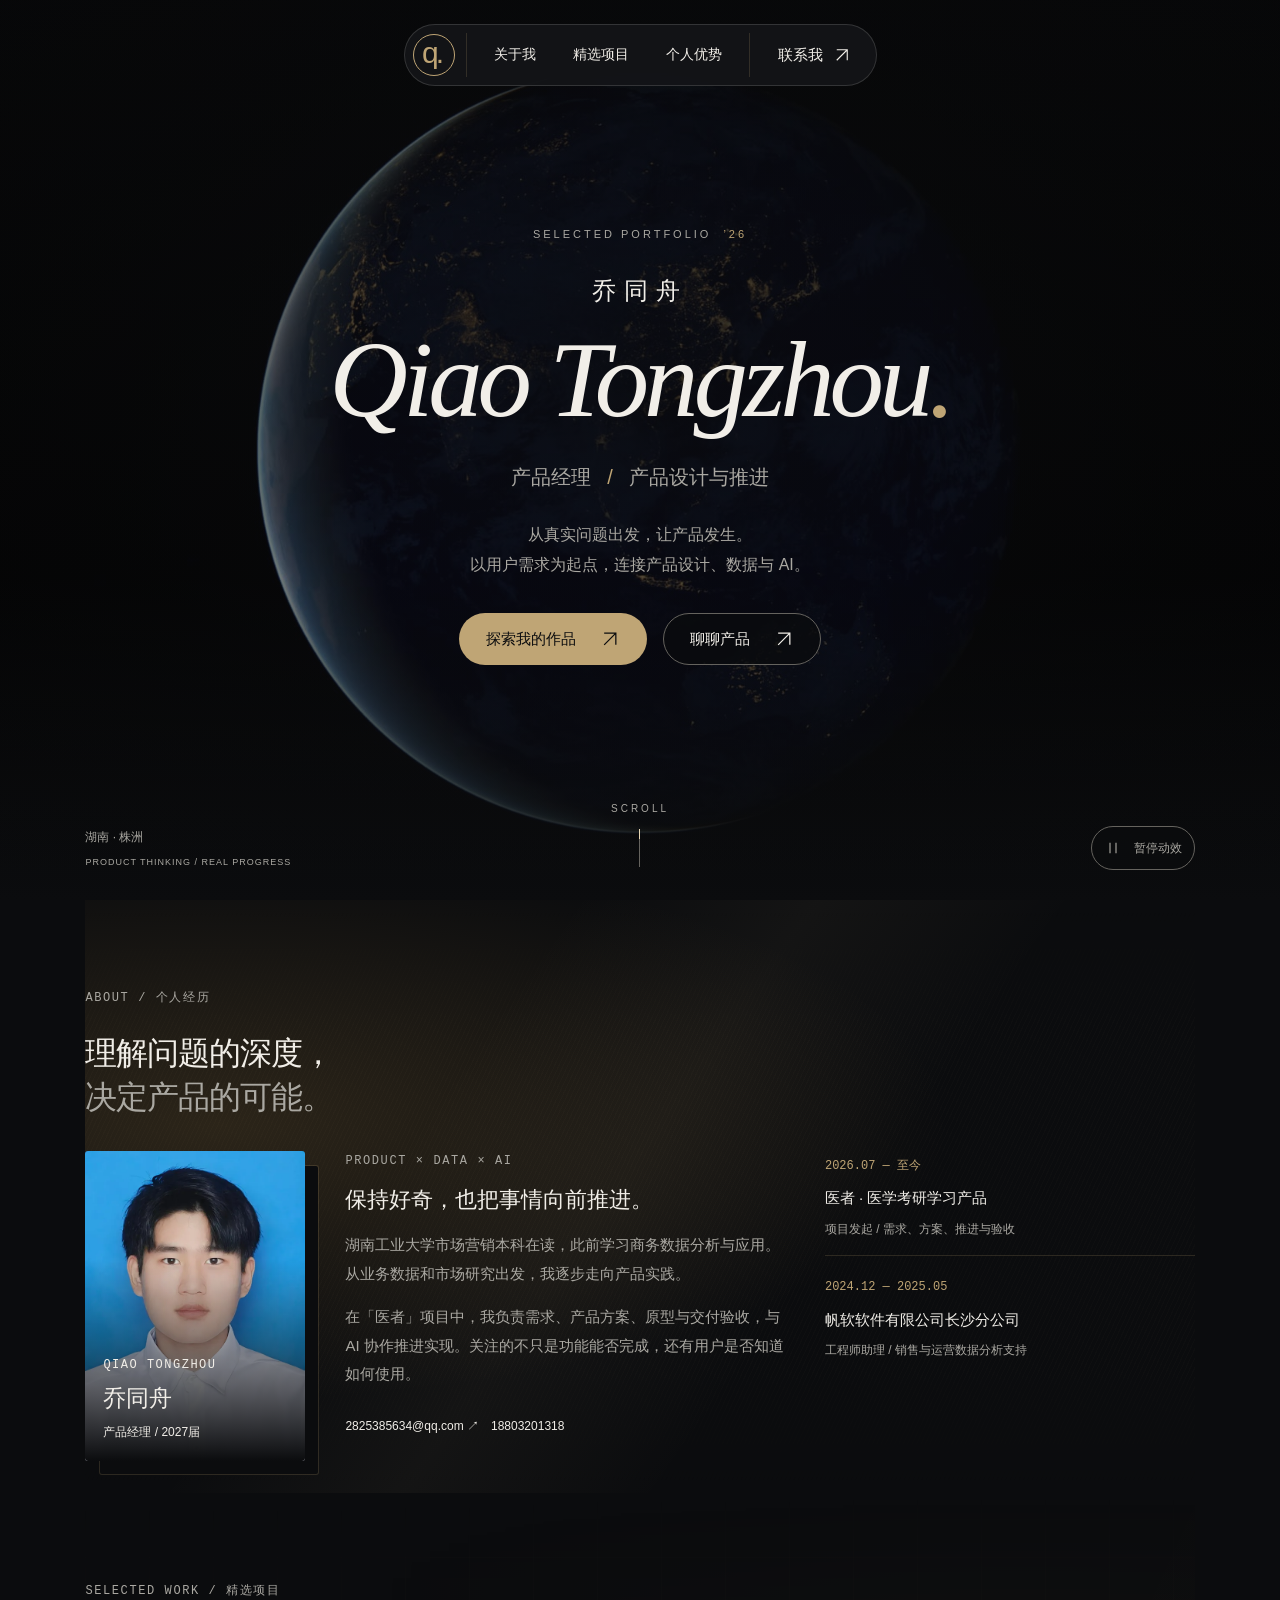
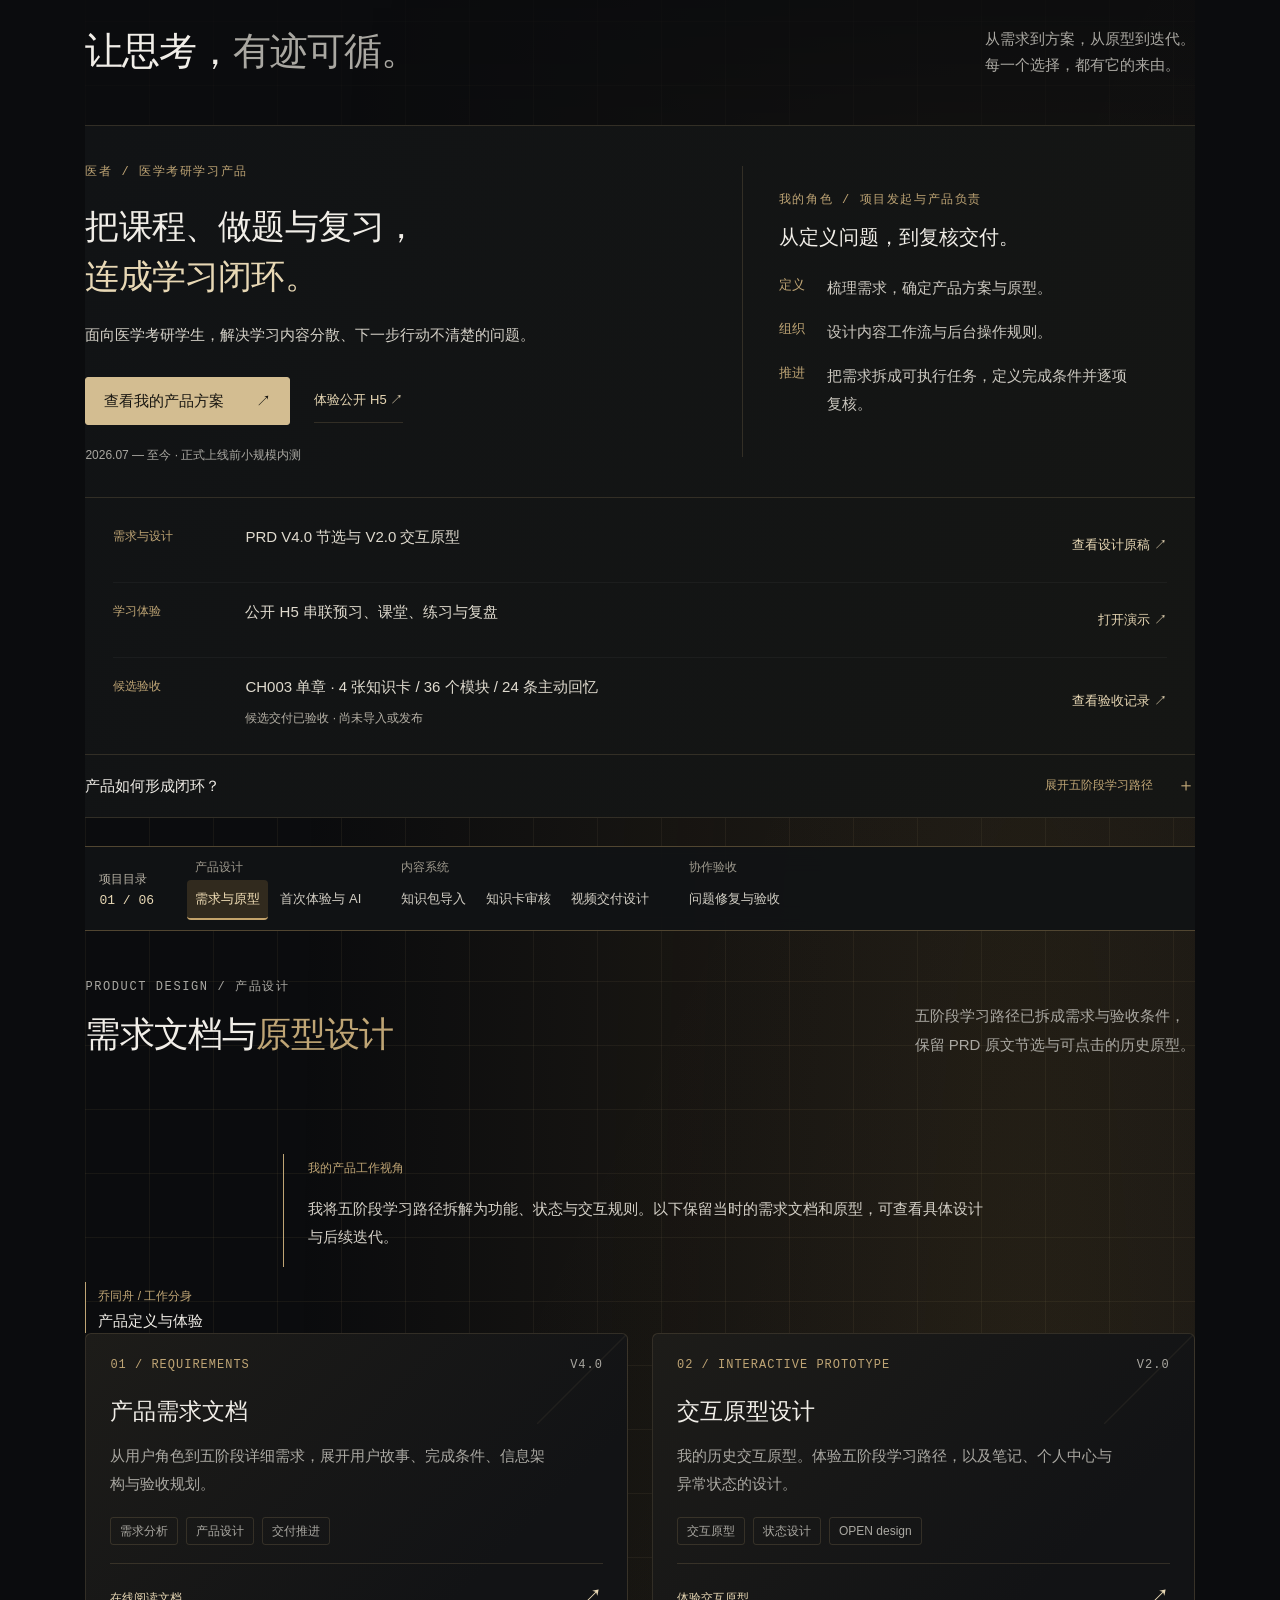
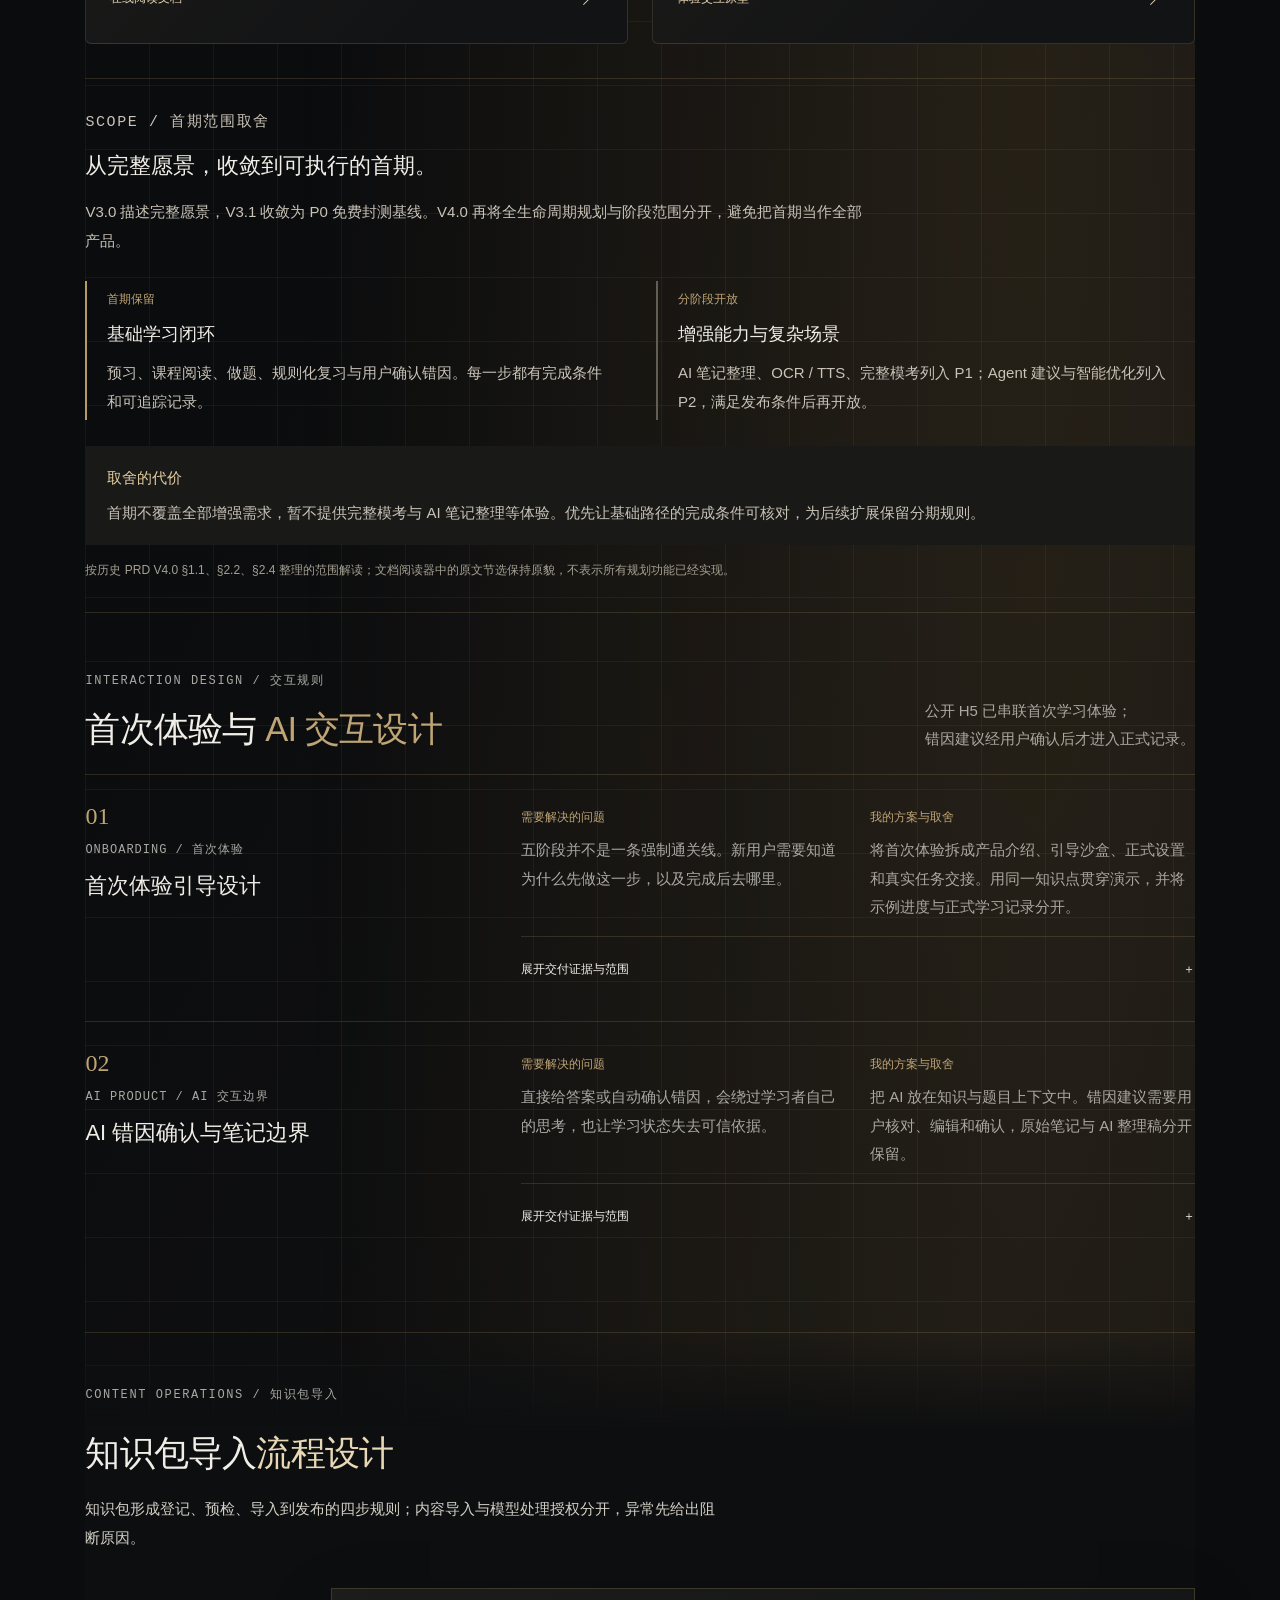
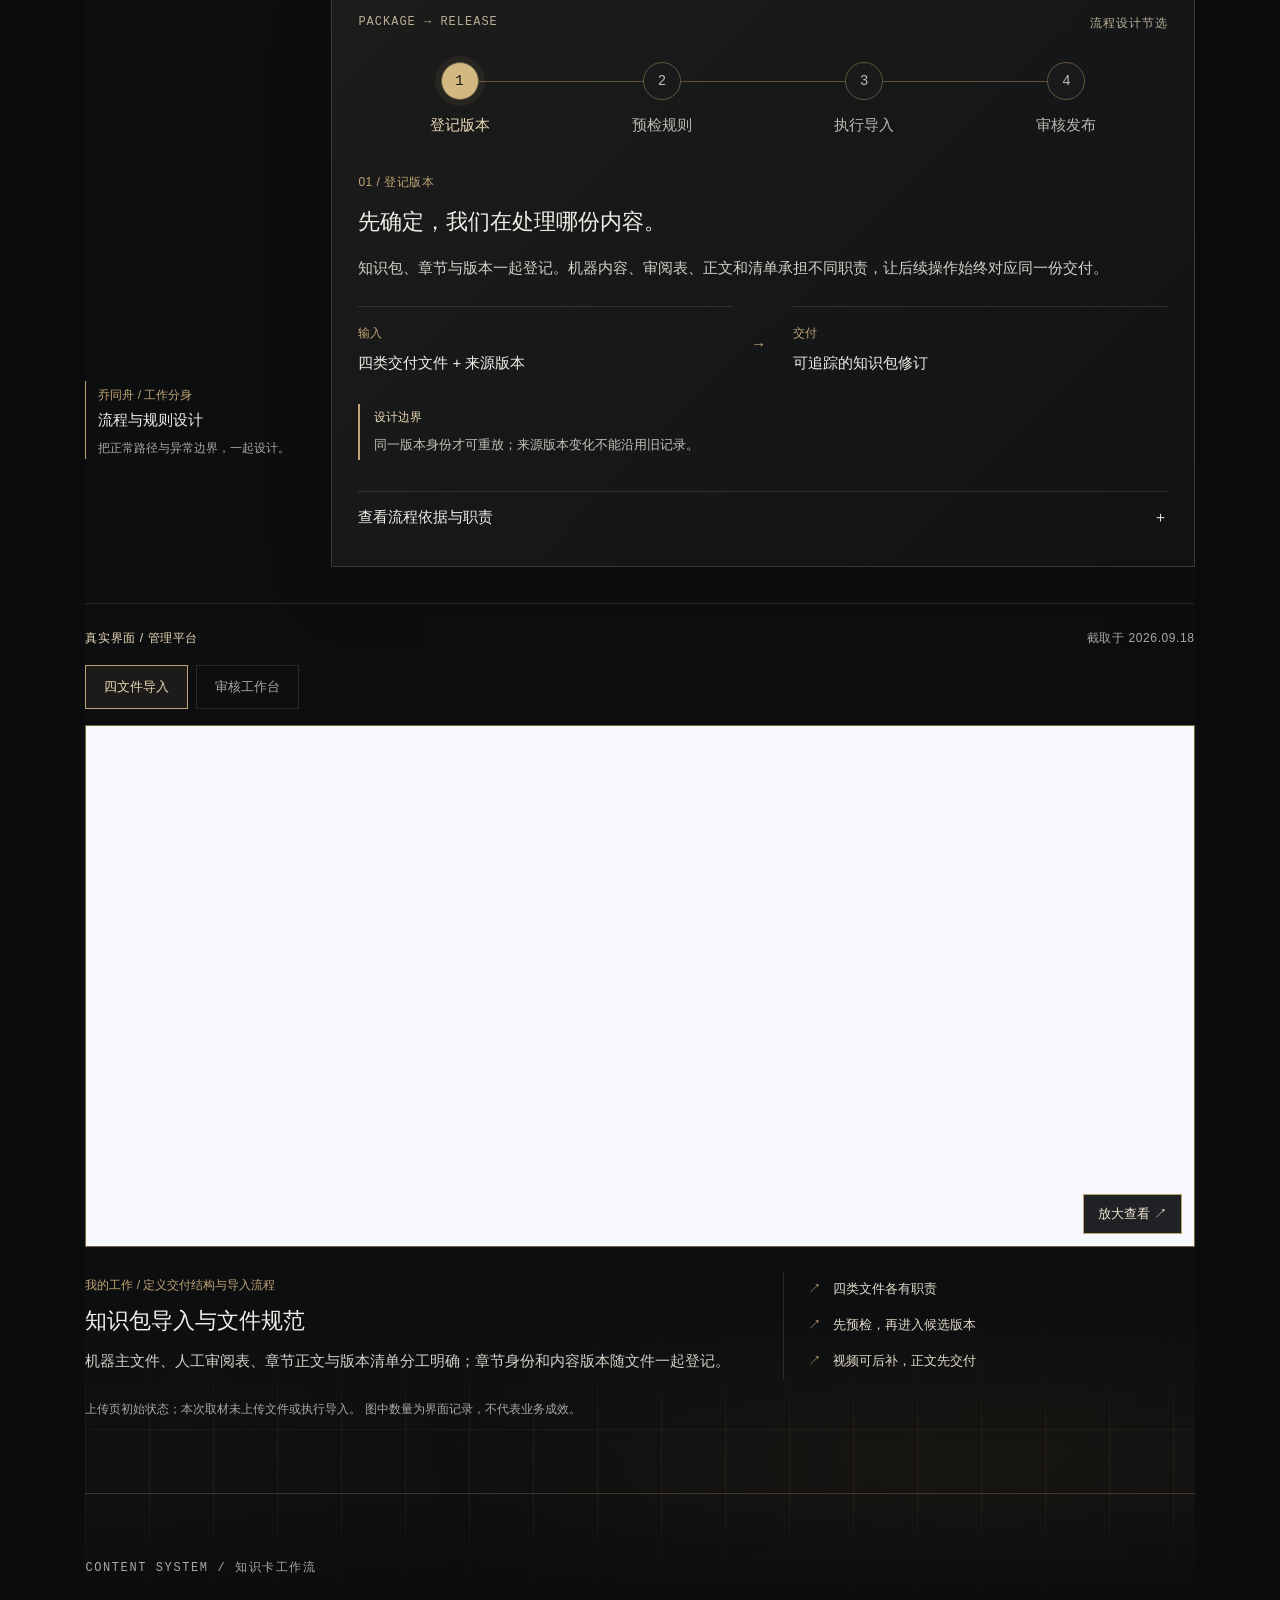
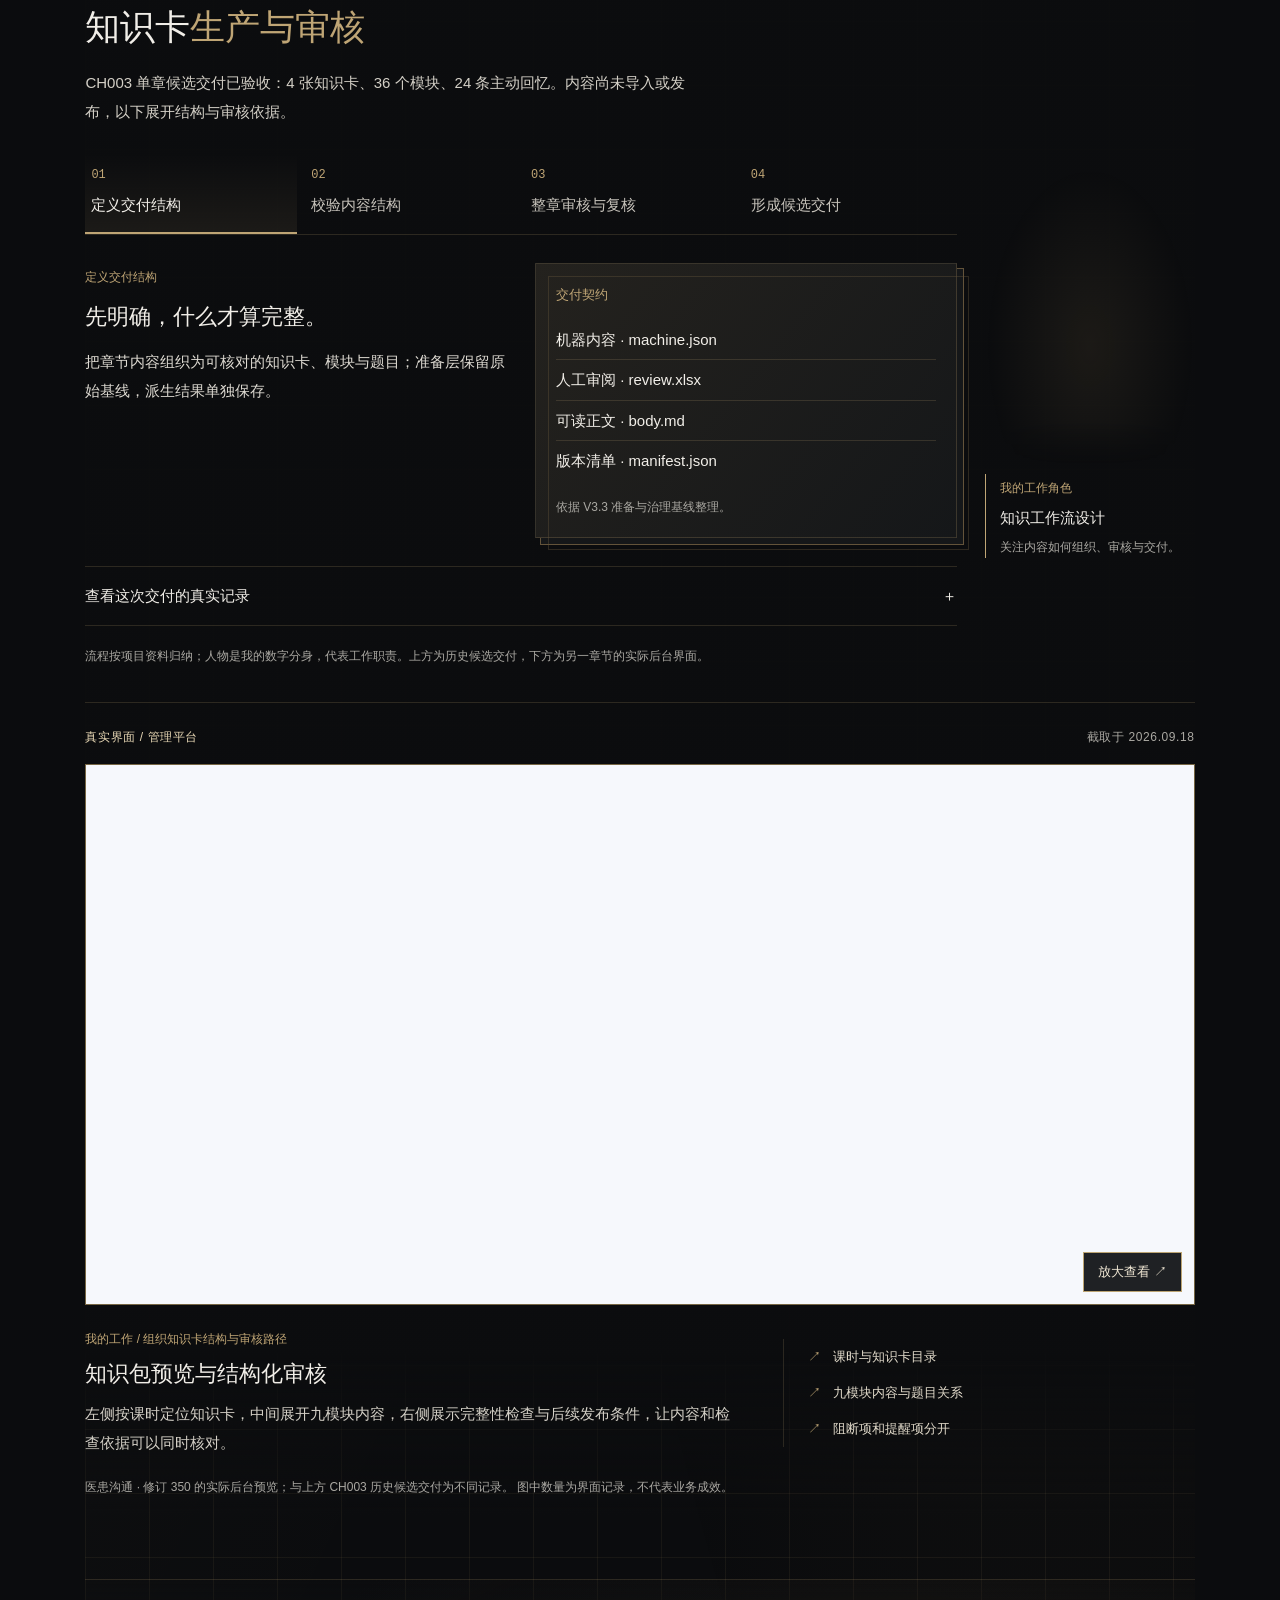
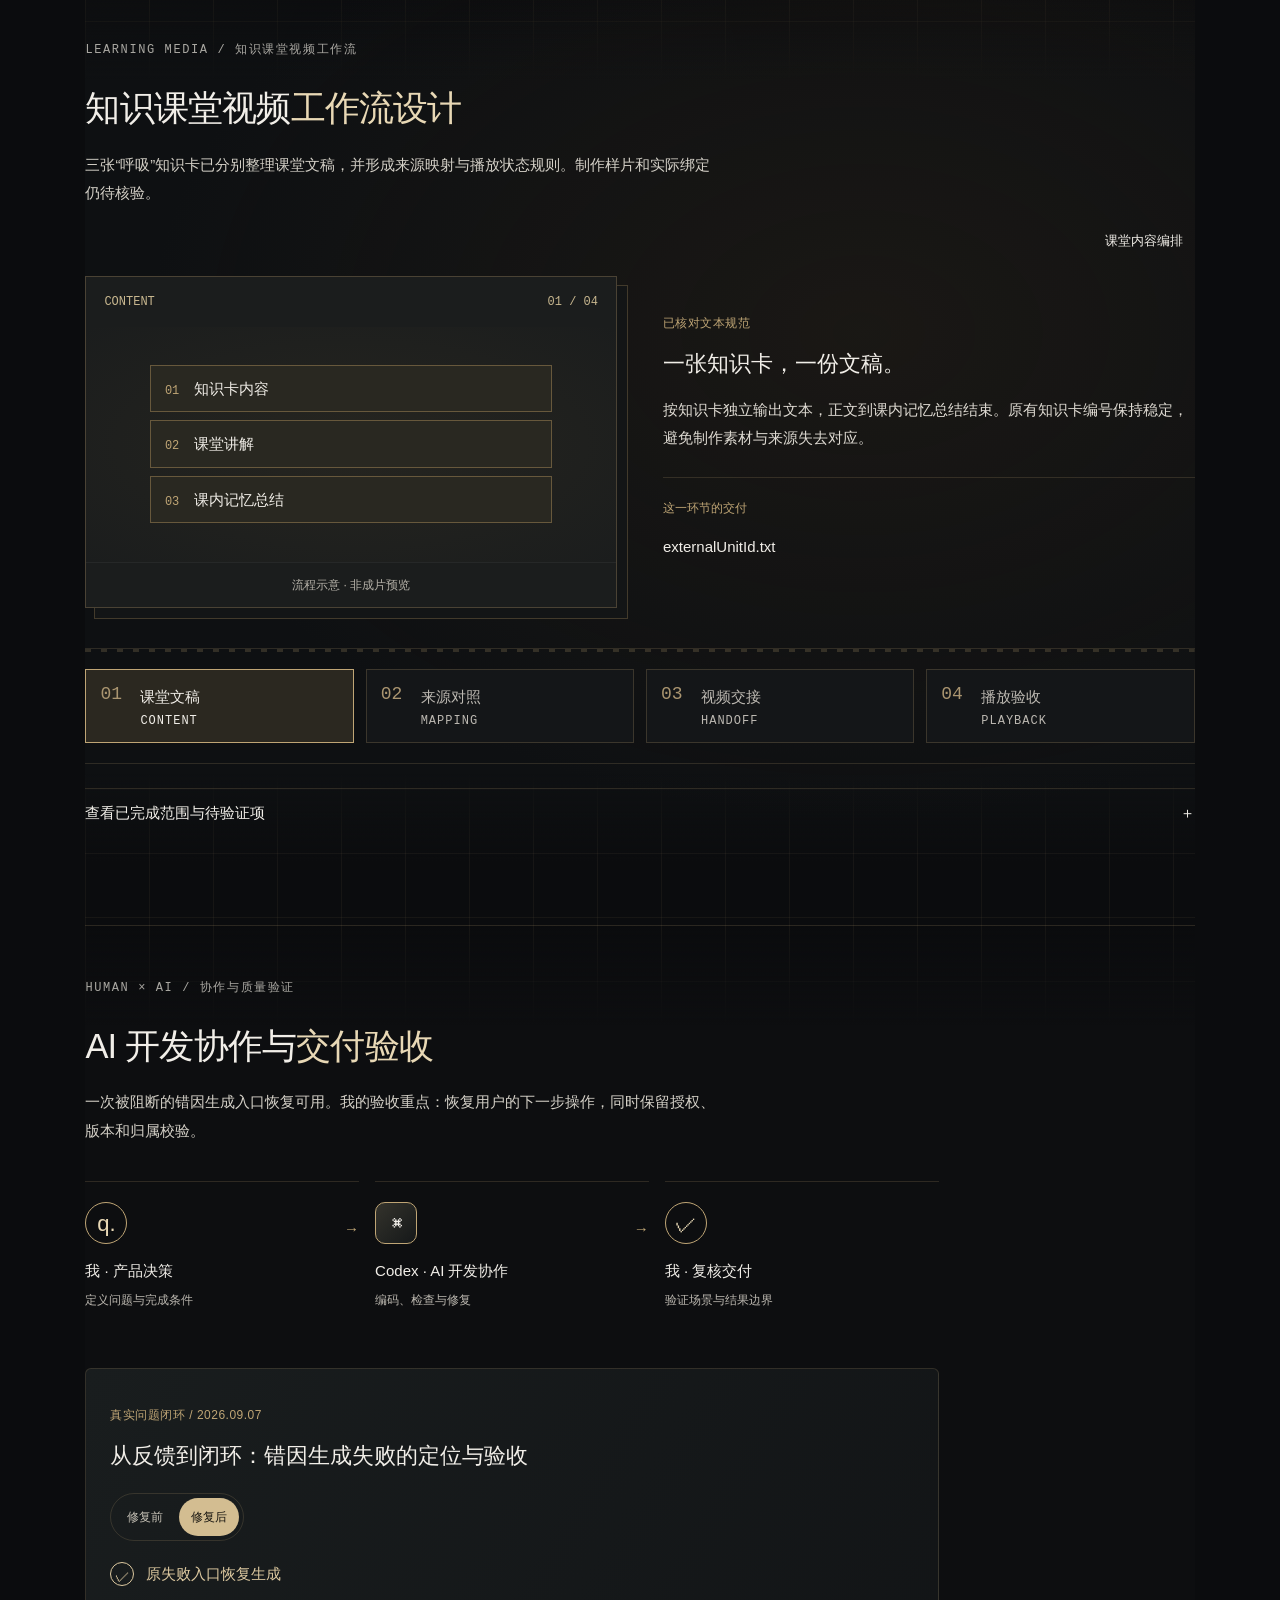
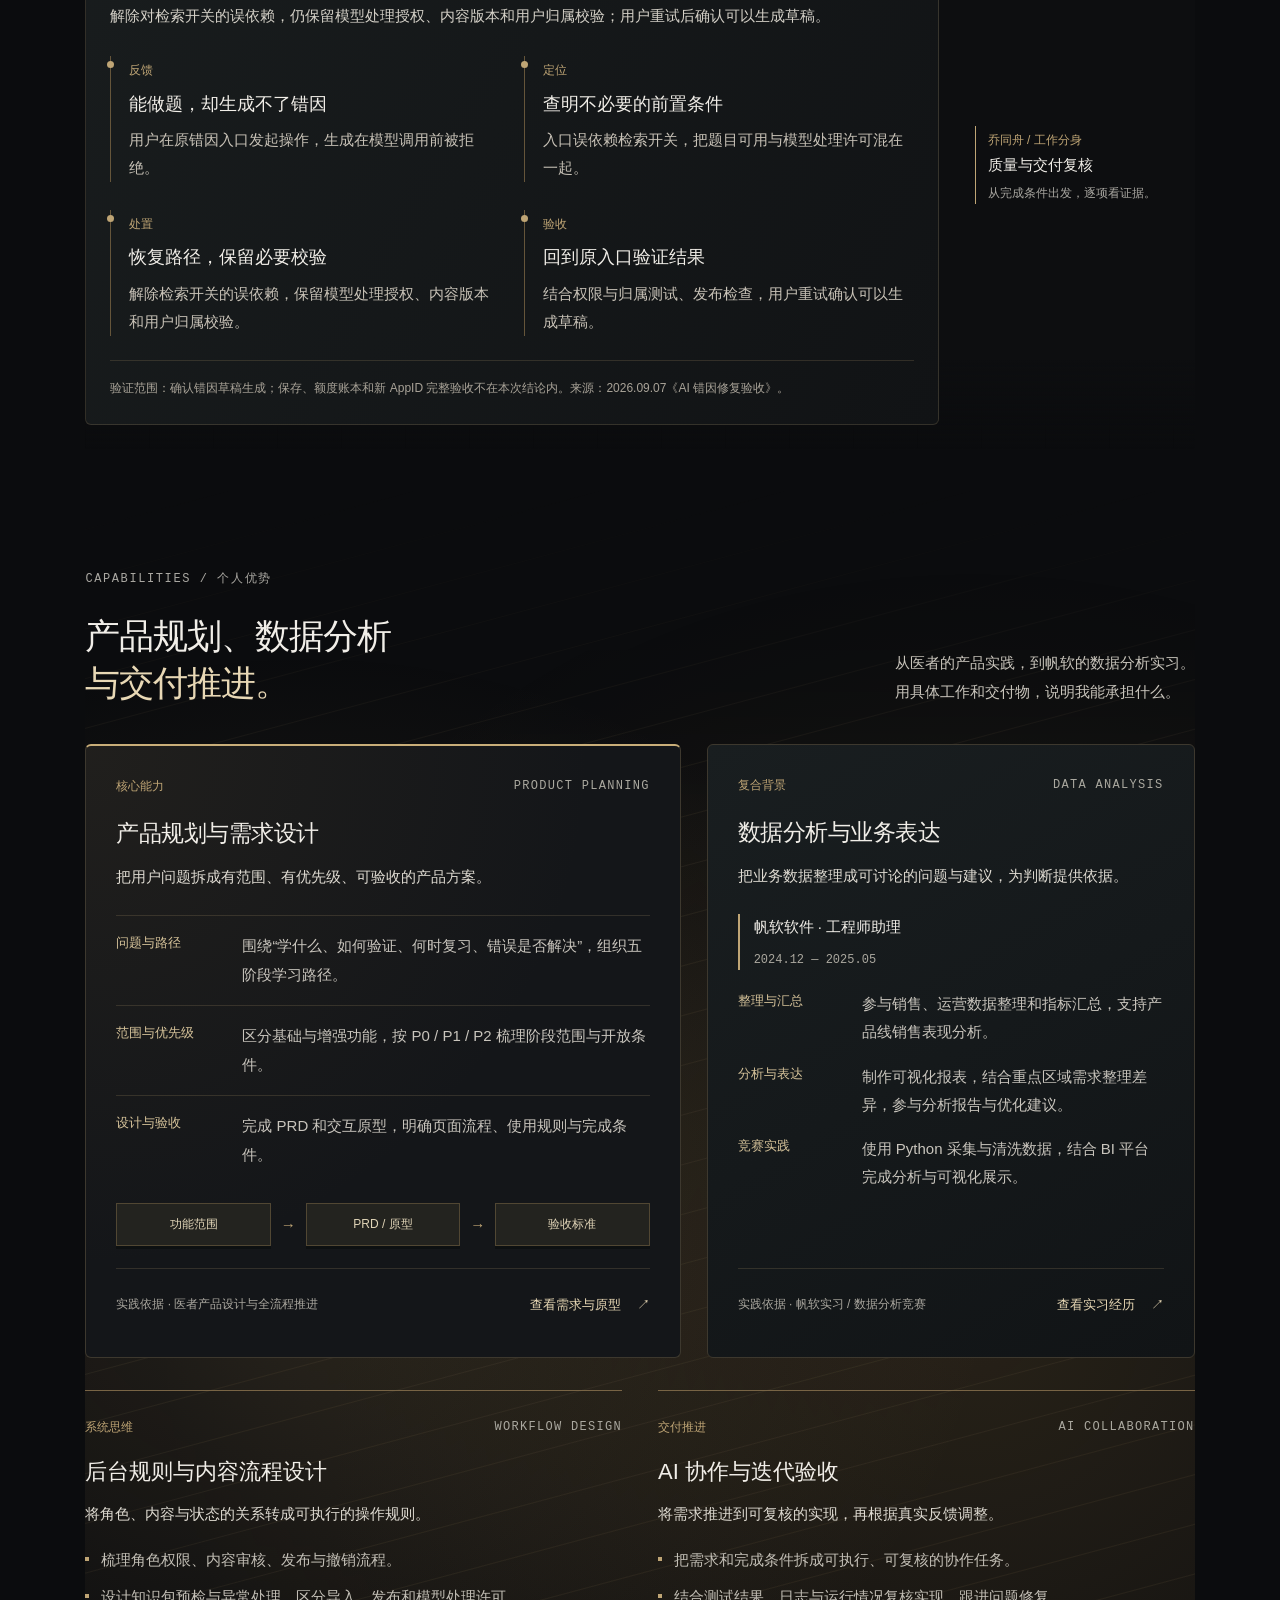
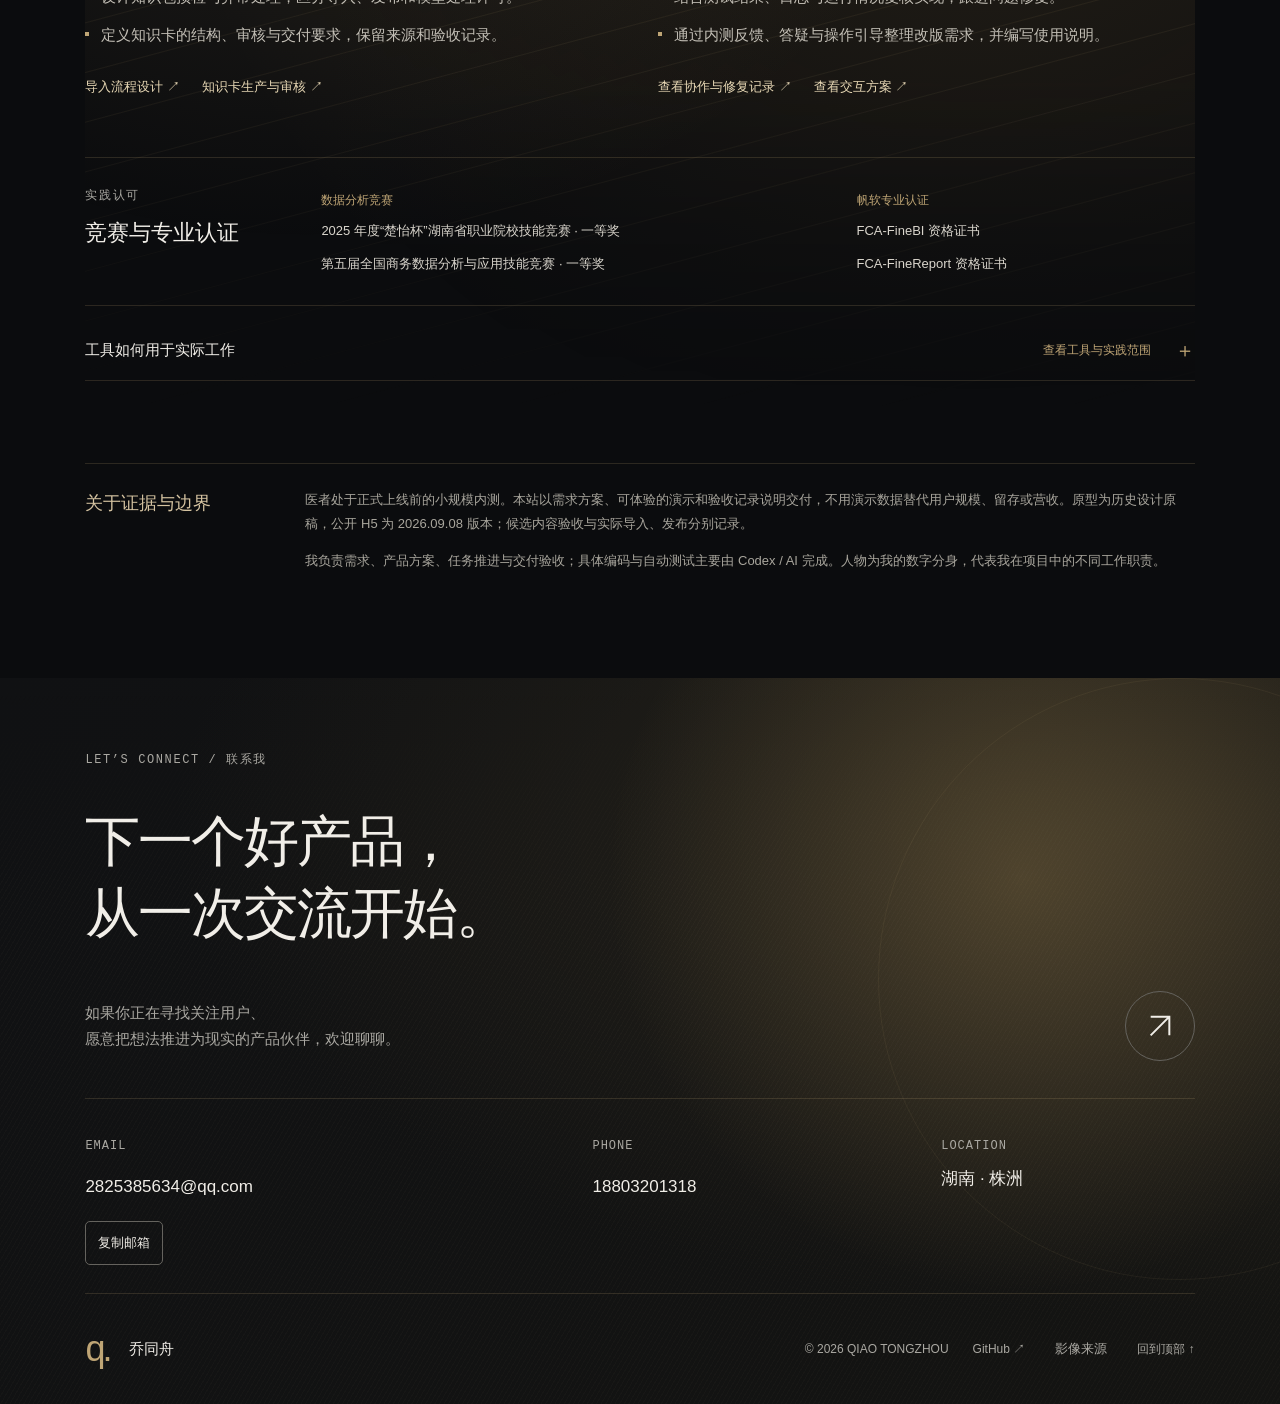
==== index.html @ 5f24b92b "Add authentic admin workflow screenshots with accessible viewer" ====
<!doctype html>
<html lang="zh-CN">
<head>
  <meta charset="UTF-8">
  <meta name="viewport" content="width=device-width,initial-scale=1.0">
  <meta name="theme-color" content="#090b0e">
  <title>乔同舟 — 产品经理 / Portfolio</title>
  <meta name="description" content="乔同舟的产品经理作品集。以医者项目的需求文档、交互原型、内容工作流与验收记录，展示产品设计与推进能力。">
  <link rel="canonical" href="https://qiaotz.github.io/">
  <meta property="og:type" content="website">
  <meta property="og:locale" content="zh_CN">
  <meta property="og:title" content="乔同舟 — 产品经理作品集">
  <meta property="og:description" content="医者项目发起与产品负责：从需求定义、交互原型，到内容工作流与交付验收。查看真实方案、演示与交付记录。">
  <meta property="og:url" content="https://qiaotz.github.io/">
  <meta property="og:image" content="https://qiaotz.github.io/og-cover.png">
  <meta property="og:image:width" content="1200">
  <meta property="og:image:height" content="630">
  <meta property="og:image:type" content="image/png">
  <meta property="og:image:alt" content="乔同舟，产品经理作品集：产品设计与推进、数据分析、AI 协作。">
  <meta name="twitter:card" content="summary_large_image">
  <meta name="twitter:title" content="乔同舟 — 产品经理作品集">
  <meta name="twitter:description" content="从需求、原型到交付验收，以医者项目的真实记录展示产品能力。">
  <meta name="twitter:image" content="https://qiaotz.github.io/og-cover.png">
  <meta name="twitter:image:alt" content="乔同舟的产品经理作品集">
  <link rel="icon" type="image/svg+xml" href="./favicon.svg">
  <script type="module" crossorigin src="./assets/index-C8uzkw7Y.js"></script>
  <link rel="stylesheet" crossorigin href="./assets/index-J9Kv9I4B.css">
</head>
<body><div id="root"></div></body>
</html>
---- assets/index-J9Kv9I4B.css ----
:root{color:var(--text);background:var(--bg);font-synthesis:none;text-rendering:optimizelegibility;--lightningcss-light: ;--lightningcss-dark:initial;color-scheme:dark;--bg:#0b0c0e;--surface:#141518;--text:#f1eee8;--text-muted:#aaa8a2;--gold:#bfa575;--gold-highlight:#e8d8b5;--divider:#bfa5752e;--edge:#65635e;--gutter:clamp(48px,6.67vw,112px);--radius:5px;font-family:Segoe UI,Microsoft YaHei,sans-serif}*{box-sizing:border-box}html{scroll-behavior:smooth;scroll-padding-top:24px}body{font-size:var(--fs-body);margin:0;line-height:1.7}a{color:inherit;text-decoration:none}button{font:inherit;color:inherit;cursor:pointer;background:0 0;border:0}button,a{touch-action:manipulation;-webkit-tap-highlight-color:transparent}a,button{transition:color .2s,background .2s,border-color .2s}a:hover,button:hover{color:var(--gold-highlight)}a:focus-visible,button:focus-visible{outline:2px solid var(--gold-highlight);outline-offset:5px}img{max-width:100%;height:auto;display:block}svg{flex-shrink:0}.wrap{width:calc(100% - var(--gutter)*2);max-width:1280px;margin-inline:auto}.skip{z-index:100;background:var(--surface);padding:12px;position:fixed;top:-100px;left:20px}.skip:focus{top:0}.nav-shell{z-index:10;position:absolute;inset:0 0 auto}.nav{border-bottom:1px solid var(--divider);align-items:center;gap:36px;min-height:100px;display:flex}.brand{font-size:var(--fs-body);white-space:nowrap;align-items:center;gap:14px;min-height:44px;font-weight:600;display:inline-flex}.brand-symbol{letter-spacing:-3px;color:var(--gold);padding-right:6px;font-size:36px;font-weight:400}.brand-role{font-size:var(--fs-label);letter-spacing:1.5px;color:var(--text-muted);border-left:1px solid var(--divider);padding-left:20px;font-weight:400}.nav-links{font-size:var(--fs-body);gap:30px;margin-left:auto;display:flex}.nav-links a{align-items:center;min-height:44px;display:flex}.contact-nav{min-height:46px;font-size:var(--fs-body);border:1px solid var(--edge);border-radius:var(--radius);align-items:center;gap:20px;padding:0 16px;display:flex}.contact-nav svg{width:18px}.menu-button{min-width:44px;min-height:44px;display:none}.hero{isolation:isolate;background:var(--bg);flex-direction:column;min-height:max(780px,100svh);display:flex;position:relative;overflow:clip}.hero-media{z-index:-3;pointer-events:none;position:absolute;inset:0 -24% 0 32%}.hero-media img,.hero-media video{object-fit:cover;object-position:72% center;width:100%;height:100%;position:absolute;inset:0}.hero-shade{z-index:-2;pointer-events:none;background:linear-gradient(90deg,var(--bg) 0%,#0b0c0ef0 29%,#0b0c0ea6 48%,#0b0c0e14 76%),linear-gradient(0deg,var(--bg),transparent 25%);position:absolute;inset:0}.hero-content{padding-top:clamp(195px,25vh,260px);padding-bottom:64px}.hero-kicker{font-size:var(--fs-body);color:var(--text-muted);letter-spacing:1px;align-items:center;gap:14px;display:flex}.hero-kicker>span{background:var(--gold);width:24px;height:1px}.hero h1{letter-spacing:-2px;margin:28px 0;font-size:clamp(52px,5vw,72px);font-weight:400;line-height:1.2}.gold-word{color:var(--gold)}.hero-description{flex-direction:column;align-items:flex-start;gap:32px;display:flex}.hero-description p{color:var(--text-muted);max-width:600px;margin:0;font-size:17px;line-height:1.7}.button{border-radius:var(--radius);min-height:50px;font-size:var(--fs-body);justify-content:space-between;align-items:center;gap:32px;padding:10px 22px;display:inline-flex}.button-light{background:var(--gold);color:var(--bg)}.button-light:hover{background:var(--gold-highlight);color:var(--bg)}.button svg{width:20px}.hero-bottom{border-top:1px solid var(--divider);font-size:var(--fs-small);color:var(--text-muted);justify-content:space-between;align-items:center;gap:24px;margin-top:auto;padding-block:24px;display:flex}.scroll-link,.project-entry,.video-control{align-items:center;gap:12px;min-height:44px;display:inline-flex}.project-entry{color:var(--text)}.project-entry span{color:var(--text-muted);font-size:var(--fs-label);margin-left:8px}.project-entry svg{width:18px}.video-control{font-size:var(--fs-small);border:1px solid var(--edge);border-radius:var(--radius);padding:0 12px}.section{padding-top:112px;padding-bottom:32px;scroll-margin-top:12px}.eyebrow{font:var(--fs-label)/1.7 Consolas,monospace;letter-spacing:1.6px;color:var(--text-muted);margin:0 0 24px}.section-head{margin-bottom:48px}.section-head h2{letter-spacing:-1px;margin:0;font-size:clamp(32px,3vw,44px);font-weight:400;line-height:1.35}.section-head h2 span{color:var(--text-muted)}.split-head{justify-content:space-between;align-items:flex-end;gap:32px;display:flex}.split-head>p{color:var(--text-muted);font-size:var(--fs-body);margin:0}.profile-layout{grid-template-columns:minmax(260px,.85fr) 2fr;gap:64px;display:grid}.portrait-card{border-radius:var(--radius);background:var(--surface);min-height:580px;position:relative;overflow:hidden}.portrait-card img{object-fit:cover;object-position:50% 20%;width:100%;height:100%;position:absolute}.portrait-card:after{content:"";background:linear-gradient(0deg,var(--bg),transparent 65%);position:absolute;inset:0}.portrait-caption{z-index:1;position:absolute;bottom:28px;left:28px}.portrait-caption>span{font:var(--fs-label) Consolas,monospace;letter-spacing:1px}.portrait-caption strong{margin:8px 0;font-size:32px;font-weight:400;display:block}.portrait-caption p{font-size:var(--fs-body);margin:0}.profile-intro h3{margin:0 0 20px;font-size:26px;font-weight:400;line-height:1.5}.profile-intro p:not(.eyebrow){font-size:var(--fs-body);color:var(--text-muted)}.profile-intro .eyebrow{margin-bottom:12px}.profile-contact{font-size:var(--fs-body);flex-wrap:wrap;gap:8px 28px;margin:24px 0;display:flex}.profile-contact a{align-items:center;min-height:44px;display:flex}.timeline article{border-top:1px solid var(--divider);grid-template-columns:150px 1fr;gap:20px;padding:20px 0;display:grid}.timeline time{font:var(--fs-label)/1.8 Consolas,monospace;color:var(--text-muted);padding-top:5px}.timeline h4{margin:0;font-size:17px;font-weight:400}.timeline p{font-size:var(--fs-body);color:var(--text-muted);margin:4px 0 0}.stats{border-block:1px solid var(--divider);grid-template-columns:repeat(3,1fr);gap:32px;margin-top:48px;padding:32px 0;display:grid}.stats strong{letter-spacing:-2px;font-size:56px;font-weight:400;line-height:1.2}.stats strong span{font-size:var(--fs-small);color:var(--text-muted);letter-spacing:0;margin-left:12px}.stats h3{font-size:var(--fs-body);margin:16px 0 8px;font-weight:400}.stats p{font-size:var(--fs-small);color:var(--text-muted);margin:0}.featured-project{text-align:left;background:var(--surface);border:1px solid var(--divider);border-radius:var(--radius);grid-template-columns:.85fr 1.15fr;width:100%;padding:0;display:grid;overflow:hidden}.featured-project:hover,.secondary-project:hover{color:var(--text);border-color:var(--edge)}.featured-copy{flex-direction:column;justify-content:space-between;gap:32px;min-width:0;padding:40px;display:flex}.project-index{font:var(--fs-label)/1.5 Consolas,monospace;letter-spacing:1px;color:var(--text-muted)}.project-tags{font-size:var(--fs-small);color:var(--text-muted)}.featured-copy h3{margin:20px 0;font-size:54px;font-weight:400;line-height:1.2}.featured-copy h3>span{margin-top:14px;font-size:25px;line-height:1.5;display:block}.featured-copy>div>p:not(.project-tags){font-size:var(--fs-body);color:var(--text-muted)}.featured-copy .project-role{margin-top:24px;font-size:var(--fs-small)!important}.project-cta{font-size:var(--fs-body);align-items:center;gap:24px;min-height:44px;display:flex}.device-stage{background:var(--bg);justify-content:center;align-items:center;gap:24px;min-width:0;padding:40px 28px 64px;display:flex;position:relative}.device-stage>img{border-radius:8px;align-self:center;width:calc(50% - 12px);max-width:230px;height:auto;box-shadow:0 16px 32px #0005}.device-stage .device-back{margin-top:48px}.stage-note{font-size:var(--fs-label);color:var(--text-muted);text-align:center;position:absolute;bottom:20px;left:20px;right:20px}.project-pair{grid-template-columns:1fr 1fr;gap:28px;margin-top:28px;display:grid}.secondary-project{text-align:left;border:1px solid var(--divider);border-radius:var(--radius);background:var(--surface);min-width:0;padding:0;overflow:hidden}.secondary-visual{background:var(--bg);justify-content:center;align-items:flex-start;height:360px;padding:32px;display:flex;overflow:hidden}.interaction-visual img{border-radius:8px;width:190px;height:auto}.research-visual{align-items:center}.research-sheet{background:var(--surface);border:1px solid var(--edge);width:100%;max-width:440px;padding:28px}.research-sheet>span{font:var(--fs-label) Consolas,monospace;color:var(--text-muted);letter-spacing:1px}.research-sheet h4{margin:20px 0;font-size:26px;font-weight:400}.research-table{border-block:1px solid var(--divider);font-size:var(--fs-body);color:var(--text-muted);text-align:center;grid-template-columns:repeat(4,1fr);padding:14px 0;display:grid}.research-sheet p,.research-sheet small{font-size:var(--fs-label);color:var(--text-muted)}.project-summary{justify-content:space-between;align-items:center;gap:16px;padding:26px;display:flex}.project-summary p{font-size:var(--fs-small);color:var(--text-muted);margin:0 0 8px}.project-summary h3{margin:0;font-size:22px;font-weight:400;line-height:1.5}.project-summary svg{width:20px}.project-footnote{font-size:var(--fs-small);color:var(--text-muted);margin-top:24px;line-height:1.8}.strength-grid{grid-template-columns:repeat(4,1fr);gap:20px;display:grid}.strength-card{background:var(--surface);border-top:1px solid var(--divider);min-width:0;padding:28px 24px}.strength-top{justify-content:space-between;align-items:center;gap:12px;margin-bottom:36px;display:flex}.strength-top small{font:var(--fs-label) Consolas,monospace;color:var(--text-muted)}.strength-card h3{margin:0 0 16px;font-size:21px;font-weight:400;line-height:1.5}.strength-card>p{font-size:var(--fs-body);color:var(--text-muted);line-height:1.8}.strength-tags{border-top:1px solid var(--divider);font-size:var(--fs-label);color:var(--text-muted);margin-top:26px;padding-top:18px}.contact-section{background:var(--surface);margin-top:100px;position:relative}.contact-glow{display:none}.contact-inner{flex-direction:column;min-height:100svh;padding-top:100px;display:flex}.contact-section h2{letter-spacing:-2px;margin:12px 0 36px;font-size:clamp(38px,5vw,72px);font-weight:400;line-height:1.3}.contact-section h2 span{color:var(--text)}.contact-row{justify-content:space-between;align-items:center;gap:28px;display:flex}.contact-row p{font-size:var(--fs-body);color:var(--text-muted)}.contact-orbit{border:1px solid var(--edge);border-radius:50%;flex-shrink:0;justify-content:center;align-items:center;width:88px;height:88px;display:flex}.contact-orbit svg{width:32px;height:32px}.contact-orbit:hover{background:var(--text);color:var(--bg)}.contact-details{border-top:1px solid var(--divider);grid-template-columns:1.5fr 1fr .8fr;gap:32px;margin-top:48px;padding:40px 0 56px;display:grid}.contact-details>div>span{font:var(--fs-label) Consolas,monospace;letter-spacing:1px;color:var(--text-muted);margin-bottom:12px;display:block}.contact-details a,.contact-details p{overflow-wrap:anywhere;margin:0;font-size:20px}.contact-details a{align-items:center;min-height:44px;display:inline-flex}.copy-button{font-size:var(--fs-small);border:1px solid var(--edge);border-radius:var(--radius);min-height:44px;margin-top:12px;padding:0 12px;display:block}footer{border-top:1px solid var(--divider);color:var(--text-muted);font-size:var(--fs-label);flex-wrap:wrap;align-items:center;gap:24px;margin-top:auto;padding:24px 0;display:flex}footer .brand{color:var(--text);margin-right:auto}footer a,footer button{align-items:center;min-height:44px;display:inline-flex}footer button{font-size:var(--fs-small)}dialog{background:var(--surface);width:min(900px,100% - 32px);max-height:90svh;color:var(--text);border:1px solid var(--edge);border-radius:var(--radius);padding:0}dialog::backdrop{background:#000c}.dialog-head{background:var(--surface);border-bottom:1px solid var(--divider);font:var(--fs-label) Consolas,monospace;justify-content:space-between;align-items:center;gap:16px;padding:14px 28px;display:flex;position:sticky;top:0}.dialog-head button{min-height:44px;font:14px Segoe UI,Microsoft YaHei,sans-serif}.dialog-body{padding:28px 40px 40px}.dialog-body h2{font-size:30px;font-weight:400;line-height:1.4}.dialog-body p{color:var(--text-muted);overflow-wrap:anywhere}.dialog-body img{border-radius:6px;width:100%;max-width:400px;height:auto;margin:32px auto 0}.dialog-body a{color:var(--gold);text-decoration:underline}.toast{background:var(--text);color:var(--bg);border-radius:var(--radius);z-index:60;opacity:0;pointer-events:none;font-size:var(--fs-body);overflow-wrap:anywhere;max-width:90vw;padding:12px 20px;position:fixed;bottom:28px;left:50%;transform:translate(-50%)}.toast.show{opacity:1}.reveal{opacity:0;transition:opacity .24s,transform .24s;transform:translateY(8px)}.reveal.entered,.paused .reveal{opacity:1;transform:none}.paused *{transition:none!important;animation:none!important}@media (width<=1200px){:root{--gutter:56px}.brand-role{display:none}.nav,.nav-links{gap:24px}.hero h1{font-size:56px}.hero-content{padding-top:200px}.profile-layout{grid-template-columns:.9fr 1.7fr;gap:40px}.timeline article{grid-template-columns:1fr;gap:4px}.featured-copy{padding:30px}.featured-copy h3{font-size:46px}.featured-copy h3>span{font-size:23px}.device-stage{gap:16px;padding-inline:20px}.strength-grid{grid-template-columns:repeat(2,1fr)}.contact-details{grid-template-columns:1.5fr 1fr}.contact-details>div:last-child{grid-column:1/-1}}@media (width<=850px){:root{--gutter:32px}.nav{gap:20px;min-height:88px}.nav-links{font-size:var(--fs-body);gap:18px}.contact-nav{gap:10px}.hero{min-height:max(780px,100svh)}.hero-content{padding-top:210px}.hero h1{font-size:52px}.hero-media{left:16%;right:-65%}.hero-shade{background:linear-gradient(90deg,var(--bg),#0b0c0ecc 35%,#0b0c0e40),linear-gradient(0deg,var(--bg),transparent 35%)}.project-entry span{display:none}.section{padding-top:88px}.profile-layout{grid-template-columns:1fr}.portrait-card{max-width:360px;min-height:440px}.timeline article{grid-template-columns:145px 1fr;gap:20px}.split-head{display:block}.split-head>p{margin-top:20px}.featured-project{grid-template-columns:1fr}.featured-copy{gap:28px}.device-stage{padding-top:32px}.project-pair{gap:20px}.secondary-visual{height:300px;padding:24px}.research-sheet{padding:20px}.research-sheet h4{font-size:22px}.project-summary{padding:24px}.project-summary h3{font-size:20px}.stats{gap:20px}.stats strong{font-size:46px}.contact-inner{padding-top:88px}}@media (width<=600px){:root{--gutter:24px}.nav{gap:12px;min-height:80px}.brand{font-size:var(--fs-body);gap:8px}.brand-symbol{padding-right:2px;font-size:30px}.menu-button{font-size:var(--fs-body);margin-left:auto;display:block}.nav-links{top:80px;left:var(--gutter);right:var(--gutter);background:var(--surface);border:1px solid var(--edge);border-radius:var(--radius);padding:12px 20px;display:none;position:absolute}.nav-links.is-open{flex-direction:column;gap:4px;display:flex}.contact-nav{font-size:var(--fs-body);gap:8px;min-height:44px;padding:0 10px}.contact-nav svg{width:16px}.hero{min-height:max(740px,100svh)}.hero-content{padding-top:174px;padding-bottom:52px}.hero-kicker{font-size:var(--fs-small);letter-spacing:0}.hero h1{letter-spacing:-1px;margin:26px 0;font-size:38px}.hero-description{gap:30px}.hero-description p{font-size:var(--fs-body)}.hero-description p br{display:none}.hero-media{inset:18% -135% 0 -5%;-webkit-mask-image:linear-gradient(#0000,#000 18%);mask-image:linear-gradient(#0000,#000 18%)}.hero-shade{background:linear-gradient(90deg,#0b0c0ef5,#0b0c0ea6 70%,#0b0c0e59),linear-gradient(0deg,var(--bg),transparent 32%)}.hero-bottom{grid-template-columns:1fr auto;gap:12px;padding-block:20px;display:grid}.project-entry{border-bottom:1px solid var(--divider);grid-area:1/1/auto/-1;justify-content:space-between;padding-bottom:16px}.project-entry span{font-size:var(--fs-label);margin-left:auto;display:inline}.scroll-link{font-size:var(--fs-small)}.video-control{font-size:var(--fs-label)}.section{padding-top:72px;padding-bottom:24px}.section-head{margin-bottom:32px}.section-head h2{letter-spacing:-.6px;font-size:30px}.eyebrow{font-size:var(--fs-label);letter-spacing:1px;margin-bottom:20px}.profile-intro h3{font-size:23px}.profile-contact{flex-direction:column;gap:0}.timeline article{grid-template-columns:1fr;gap:6px}.stats{grid-template-columns:1fr;gap:24px}.stats>div{grid-template-columns:105px 1fr;align-items:center;column-gap:16px;display:grid}.stats strong{grid-row:span 2;font-size:42px}.stats h3{font-size:var(--fs-body);margin:0 0 6px}.stats p{font-size:var(--fs-label)}.stats strong span{font-size:var(--fs-label);margin-left:8px}.featured-copy{gap:24px;padding:24px}.featured-copy h3{font-size:42px}.featured-copy h3>span{font-size:23px}.device-stage{gap:14px;padding:24px 18px 70px}.device-stage>img{width:calc(50% - 7px)}.stage-note{font-size:var(--fs-label)}.project-pair{grid-template-columns:1fr;gap:24px;margin-top:24px}.secondary-visual{height:320px}.research-sheet h4{font-size:25px}.strength-grid{grid-template-columns:1fr}.strength-card{padding:28px}.strength-top{margin-bottom:28px}.contact-section{margin-top:64px}.contact-inner{padding-top:72px}.contact-section h2{letter-spacing:-1px;font-size:38px}.contact-row{align-items:flex-start;gap:16px}.contact-row p{font-size:var(--fs-body)}.contact-orbit{width:56px;height:56px}.contact-orbit svg{width:24px}.contact-details{grid-template-columns:1fr;gap:28px;margin-top:32px;padding:32px 0}.contact-details a,.contact-details p{font-size:18px}.copy-button{margin-top:8px}footer{gap:16px}footer>span{order:4;width:100%}.dialog-body{padding:24px}.dialog-body h2{font-size:25px}.dialog-head{padding:12px 20px}}@media (width<=360px){:root{--gutter:20px}.hero h1{letter-spacing:-1px;font-size:32px}.nav{gap:8px}.brand{gap:5px}.contact-nav{padding:0 8px}.hero-content{padding-top:150px}.project-entry span{font-size:var(--fs-label)}.research-sheet{padding:16px}.research-sheet h4{font-size:22px}.contact-section h2{font-size:32px}}@media (prefers-reduced-motion:reduce){html{scroll-behavior:auto}*,:before,:after{transition:none!important;animation:none!important}.reveal{opacity:1;transform:none}}:root{--accent-gradient:linear-gradient(100deg,#e8d8b5,#bfa575 55%,#8f744c);--font-display:Georgia,"Times New Roman",serif}html{scroll-padding-top:110px}.floating-nav{pointer-events:none;justify-content:center;display:flex;position:fixed;top:24px;left:20px;right:20px}.floating-nav .nav{-webkit-backdrop-filter:blur(16px);backdrop-filter:blur(16px);pointer-events:auto;background:#141518eb;border:1px solid #f1eee826;border-radius:100px;gap:10px;width:auto;max-width:100%;min-height:60px;margin:0;padding:7px;transition:box-shadow .25s}.floating-nav.is-scrolled .nav{box-shadow:0 8px 30px #0005}.floating-nav .brand{justify-content:center;gap:0;min-width:44px;min-height:44px}.floating-nav .brand-symbol{border:1px solid var(--gold);letter-spacing:-3px;border-radius:50%;place-items:center;width:42px;height:42px;margin:0;padding:0 4px 4px 0;font-size:30px;line-height:1;display:grid}.floating-nav .brand:hover .brand-symbol{color:var(--gold-highlight);border-color:var(--gold-highlight)}.nav-name{display:none}.floating-nav .nav-links{border-inline:1px solid var(--divider);gap:3px;margin:0;padding-inline:10px;font-size:14px}.floating-nav .nav-links a{border-radius:100px;padding:8px 17px}.floating-nav .nav-links a:hover,.floating-nav .nav-links a[aria-current]{color:var(--text);background:#bfa5751a}.floating-nav .contact-nav{border-color:#0000;border-radius:100px;gap:10px;padding-inline:17px}.floating-nav .contact-nav:hover,.button-outline:hover{border-color:var(--gold);background:var(--surface);color:var(--gold-highlight)}.hero{min-height:max(800px,100svh)}.hero-media{opacity:.8;inset:0 -10%;-webkit-mask-image:none;mask-image:none}.hero-media img,.hero-media video{object-position:50% 50%}.hero-media video{opacity:0;transition:opacity .6s}.hero-media.video-ready video{opacity:1}.hero-media.is-fallback img{animation:16s ease-in-out infinite alternate earth-drift}.hero-media[data-motion=paused] img{animation-play-state:paused}@keyframes earth-drift{0%{transform:scale(1.025)translate(-1%)}to{transform:scale(1.08)translate(1%)}}@media (prefers-reduced-motion:reduce){.hero-media.is-fallback img{animation:none}}.hero-shade{background:radial-gradient(ellipse at 50% 45%,#0b0c0ec4,#0b0c0e61 58%,#0b0c0e33),linear-gradient(0deg,var(--bg) 0%,transparent 36%,#0b0c0e66 100%)}.centered-hero{text-align:center;flex-direction:column;flex:1;justify-content:center;align-items:center;padding-block:170px 80px;display:flex}.centered-hero .hero-kicker{letter-spacing:3px;color:var(--text-muted);justify-content:center;gap:12px;margin:0 0 30px;font-size:11px;display:flex}.centered-hero .hero-kicker .kicker-year{width:auto;height:auto;color:var(--gold);background:0 0}.hero .centered-hero h1{letter-spacing:-5px;margin:0 0 26px;font-size:clamp(76px,8.5vw,128px);font-weight:400;line-height:.98}.hero-name-cn{letter-spacing:8px;margin-bottom:20px;font-family:Segoe UI,Microsoft YaHei,sans-serif;font-size:24px;font-weight:400;line-height:1.4;display:block}.hero-name-en{font-family:var(--font-display);font-style:italic;display:block}.name-dot{color:var(--gold)}.hero-role{color:var(--text-muted);justify-content:center;align-items:center;gap:16px;margin-bottom:26px;font-size:20px;display:flex}.role-divider{color:var(--gold);font-weight:300}.rotating-role{color:var(--text);text-align:left;min-width:5em;animation:.45s both role-in}.centered-hero .hero-description{align-items:center;gap:32px}.centered-hero .hero-description p{max-width:460px;font-size:16px;line-height:1.9}.hero-actions{flex-wrap:wrap;justify-content:center;align-items:center;gap:16px;display:flex}.hero-actions .button{border:1px solid #0000;border-radius:100px;gap:24px;min-height:52px;padding:12px 26px;transition:transform .25s,border-color .25s,background .25s}.hero-actions .button:hover{border-color:var(--gold-highlight);transform:translateY(-2px)}.hero-actions .button-outline{border-color:var(--edge);color:var(--text);background:#0b0c0ecc}.hero .hero-bottom{border:0;grid-template-columns:1fr auto 1fr;align-items:end;gap:24px;margin-top:0;padding-block:0 30px;display:grid}.hero-location{color:var(--text-muted);font-size:12px;line-height:1.8}.hero-location>span{letter-spacing:1px;margin-top:5px;font-size:9px;display:block}.hero-bottom .video-control{background:#0b0c0eb3;border-radius:100px;justify-self:end;font-size:12px}.hero-bottom .scroll-link{min-height:70px;color:var(--text-muted);letter-spacing:3px;flex-direction:column;align-items:center;gap:12px;font-size:10px;display:flex}.scroll-link i{background:var(--edge);width:1px;height:38px;display:block;position:relative;overflow:hidden}.scroll-link i:after{content:"";background:var(--gold-highlight);width:1px;height:10px;animation:1.5s infinite scroll-dot;position:absolute;top:0;left:0}.app.is-intro{opacity:0}.app.is-ready{opacity:1;transition:opacity .5s ease-out}.is-ready .name-reveal{animation:1.2s cubic-bezier(.16,1,.3,1) .1s both name-in}.is-ready .blur-in{animation:1s cubic-bezier(.16,1,.3,1) .3s both blur-in}.is-ready .hero-role{animation-delay:.4s}.is-ready .hero-description{animation-delay:.5s}.opening{z-index:9999;background:var(--bg);color:var(--text);place-items:center;transition:opacity .6s;display:grid;position:fixed;inset:0}.opening.exiting{opacity:0;pointer-events:none}.opening-label{letter-spacing:3px;color:var(--text-muted);font-size:12px;animation:.6s .1s both label-in;position:absolute;top:48px;left:48px}.opening-skip{min-height:44px;color:var(--text-muted);padding:8px;font-size:13px;position:absolute;top:32px;right:40px}.opening-word{font:italic 400 clamp(56px,7vw,100px)/1.1 var(--font-display);color:var(--text);animation:.9s cubic-bezier(.4,0,.2,1) both opening-word}.opening-foot{justify-content:space-between;align-items:flex-end;gap:24px;display:flex;position:absolute;bottom:48px;left:48px;right:48px}.opening-foot>span:first-child{color:var(--text-muted);letter-spacing:1px;font-size:12px}.opening-count{font:400 clamp(80px,9vw,128px)/.85 var(--font-display);font-variant-numeric:tabular-nums;letter-spacing:-4px}.opening-track{background:var(--divider);height:3px;position:absolute;bottom:0;left:0;right:0}.opening-track>span{background:var(--accent-gradient);transform-origin:0;height:100%;display:block;box-shadow:0 0 8px #bfa57559}@keyframes name-in{0%{opacity:0;transform:translateY(50px)}to{opacity:1;transform:none}}@keyframes blur-in{0%{opacity:0;filter:blur(10px);transform:translateY(20px)}to{opacity:1;filter:blur();transform:none}}@keyframes role-in{0%{opacity:0;transform:translateY(7px)}to{opacity:1;transform:none}}@keyframes label-in{0%{opacity:0;transform:translateY(-20px)}to{opacity:1;transform:none}}@keyframes opening-word{0%{opacity:0;transform:translateY(20px)}40%,75%{opacity:1;transform:translateY(0)}to{opacity:0;transform:translateY(-20px)}}@keyframes scroll-dot{0%{transform:translateY(-10px)}to{transform:translateY(48px)}}@media (width<=850px){.hero .centered-hero h1{letter-spacing:-3px;font-size:82px}.hero-media{inset:0 -40%}.hero-location>span{display:none}.hero-name-cn{font-size:22px}}@media (width<=600px){.floating-nav{top:18px;left:16px;right:16px}.floating-nav .nav{gap:10px;width:100%;max-width:380px;min-height:58px;padding:6px}.floating-nav .brand{margin-right:auto}.floating-nav .menu-button{margin-left:0;padding-inline:12px;font-size:13px}.floating-nav .contact-nav{padding-inline:12px;font-size:13px}.floating-nav .nav-links{background:var(--surface);border:1px solid var(--divider);border-radius:20px;gap:4px;margin:0;padding:12px;position:absolute;top:70px;left:0;right:0}.floating-nav .nav-links a{min-height:44px;padding-inline:18px}.hero{min-height:max(720px,100svh)}.centered-hero{padding-block:145px 66px}.centered-hero .hero-kicker{letter-spacing:2px;margin-bottom:26px;font-size:10px}.hero .centered-hero h1{letter-spacing:-2px;margin-bottom:28px;font-size:clamp(42px,12vw,65px)}.hero-name-cn{letter-spacing:6px;margin-bottom:18px;font-size:22px}.hero-role{gap:12px;margin-bottom:24px;font-size:17px}.centered-hero .hero-description{gap:30px}.centered-hero .hero-description p{max-width:320px;font-size:14px;line-height:1.9}.centered-hero .hero-description p br{display:block}.hero-actions{gap:10px}.hero-actions .button{gap:12px;min-height:48px;padding:12px 18px;font-size:13px}.hero-actions svg{width:17px}.hero-media{inset:0 -90%;-webkit-mask-image:none;mask-image:none}.hero-shade{background:radial-gradient(ellipse at 50% 40%,#0b0c0ecc,#0b0c0e80 65%),linear-gradient(0deg,var(--bg),transparent 55%)}.hero .hero-bottom{grid-template-columns:1fr 1fr;gap:16px;padding-block:0 24px}.hero-location{display:none}.hero-bottom .scroll-link{align-items:flex-start;gap:10px;min-height:60px}.hero-bottom .scroll-link i{height:28px;margin-left:20px}.hero-bottom .video-control{align-self:end}.opening-label{font-size:10px;top:32px;left:24px}.opening-skip{font-size:12px;top:19px;right:18px}.opening-foot{bottom:32px;left:24px;right:24px}.opening-foot>span:first-child{max-width:130px;font-size:11px;line-height:1.8}.opening-count{font-size:80px}}@media (width<=360px){.hero-actions .button{gap:9px;padding-inline:15px}.hero .centered-hero h1{font-size:42px}.hero-role{font-size:16px}.centered-hero{padding-top:135px}.hero .hero-bottom{padding-bottom:22px}.opening-count{font-size:68px}}@media (prefers-reduced-motion:reduce){.is-ready .name-reveal,.is-ready .blur-in,.rotating-role{opacity:1;filter:none;animation:none;transform:none}.scroll-link i:after{animation:none}.hero-actions .button:hover{transform:none}.app.is-ready{transition:none}}.project-evidence{padding:64px 0 24px;scroll-margin-top:110px}.evidence-heading{justify-content:space-between;align-items:end;gap:32px;margin-bottom:28px;display:flex}.evidence-heading .eyebrow{margin-bottom:12px}.evidence-heading h3{letter-spacing:-.8px;margin:0;font-size:32px;font-weight:400;line-height:1.45}.evidence-heading h3 span{color:var(--gold)}.evidence-heading>p{color:var(--text-muted);font-size:var(--fs-body);margin:0}.evidence-cards{grid-template-columns:1fr 1fr;gap:24px;display:grid}.evidence-card{text-align:left;border:1px solid var(--divider);border-radius:var(--radius);background:linear-gradient(135deg,#1d1c19,#121315 75%);flex-direction:column;align-items:stretch;min-width:0;padding:32px;display:flex}.evidence-card:hover{border-color:var(--gold);color:var(--text)}.evidence-kind{font:var(--fs-label) Consolas,monospace;letter-spacing:1px;color:var(--gold);justify-content:space-between;gap:12px;display:flex}.evidence-kind>span{color:var(--text-muted);white-space:nowrap}.evidence-card h4{font-size:var(--fs-panel);margin:30px 0 12px;font-weight:400}.evidence-card p{font-size:var(--fs-body);color:var(--text-muted);max-width:440px;margin:0 0 24px;line-height:1.9}.evidence-tags{flex-wrap:wrap;gap:8px;margin-top:auto;display:flex}.evidence-tags span{font-size:var(--fs-label);color:var(--text-muted);border:1px solid var(--divider);border-radius:3px;padding:3px 9px}.evidence-cta{border-top:1px solid var(--divider);font-size:var(--fs-body);color:var(--gold-highlight);justify-content:space-between;align-items:center;margin-top:28px;padding-top:22px;display:flex}.evidence-cta>span{font-size:24px}.evidence-dialog{background:#111214;width:min(1160px,100% - 40px);max-height:90svh}.evidence-dialog .dialog-head{z-index:2;background:#111214}.evidence-dialog-intro{padding:32px 40px 0}.evidence-dialog-intro .eyebrow{margin:0 0 10px}.evidence-dialog-intro h2{margin:0 0 8px;font-size:34px;font-weight:400;line-height:1.3}.evidence-dialog-intro>p:not(.eyebrow){font-size:var(--fs-small);color:var(--text-muted)}.evidence-mode{border-bottom:1px solid var(--divider);gap:24px;margin-top:24px;display:flex}.evidence-mode button{font-size:var(--fs-body);border-bottom:2px solid #0000;padding:12px 0}.evidence-mode button[aria-pressed=true]{color:var(--gold-highlight);border-color:var(--gold)}.document-layout,.design-layout{grid-template-columns:210px minmax(0,1fr);gap:32px;padding:32px 40px 40px;display:grid}.document-nav{flex-direction:column;align-self:start;gap:8px;display:flex}.document-nav button{text-align:left;border-left:2px solid #0000;min-height:68px;padding:12px 14px}.document-nav button[aria-pressed=true]{border-color:var(--gold);background:#bfa57512}.document-nav small{font-size:var(--fs-label);letter-spacing:.8px;color:var(--text-muted);display:block}.document-nav button span{font-size:var(--fs-body)}.document-nav>a{font-size:var(--fs-label);color:var(--gold-highlight);border-top:1px solid var(--divider);margin-top:14px;padding:16px 0}.document-nav>p{color:var(--text-muted);font-size:var(--fs-label);line-height:1.8}.document-page{border:1px solid var(--divider);border-radius:var(--radius);min-width:0;font-size:var(--fs-body);background:#191a1c;padding:28px 32px;line-height:1.95}.document-insight{border-bottom:1px solid var(--divider);margin-bottom:26px;padding-bottom:22px}.document-insight>span{font-size:var(--fs-label);color:var(--gold);letter-spacing:1px}.document-insight p{margin:8px 0 0}.document-page h4{font-size:var(--fs-title);margin:0 0 20px;font-weight:400}.document-page li{margin-bottom:12px}.document-page ul,.document-page ol{padding-left:22px}.document-page code{font-size:var(--fs-label);overflow-wrap:anywhere}.document-source{color:var(--text-muted);border-top:1px solid var(--divider);margin:28px 0 0;padding-top:18px;line-height:1.8;font-size:var(--fs-label)!important}.document-table table{border-collapse:collapse;width:100%;font-size:var(--fs-label);table-layout:fixed}.document-table th,.document-table td{border-bottom:1px solid var(--divider);text-align:left;vertical-align:top;overflow-wrap:anywhere;padding:12px 10px}.document-table th:first-child,.document-table td:first-child{width:26%}.document-table th{color:var(--gold-highlight)}.design-page{min-width:0;margin:0}.design-page figcaption{margin-bottom:24px}.design-page h3{margin:8px 0;font-size:25px;font-weight:400}.design-page figcaption p{font-size:var(--fs-body);color:var(--text-muted)}.design-page figcaption a{font-size:var(--fs-small);color:var(--gold-highlight);text-underline-offset:5px;padding:8px 0;text-decoration:underline;display:inline-block}.design-page>img{border:1px solid var(--divider);border-radius:8px;width:min(100%,420px);margin:0 auto}@media (width<=850px){.evidence-heading{display:block}.evidence-heading>p{margin-top:16px}.evidence-heading h3{font-size:28px}.evidence-card{padding:24px}.document-layout,.design-layout{grid-template-columns:170px minmax(0,1fr);gap:20px;padding:24px}.evidence-dialog-intro{padding:28px 24px 0}.document-page{padding:24px}}@media (width<=600px){.project-evidence{padding-top:40px}.evidence-cards{grid-template-columns:1fr;gap:16px}.evidence-heading h3{font-size:25px}.evidence-heading h3 span{display:block}.evidence-card h4{font-size:var(--fs-panel);margin-top:24px}.evidence-dialog{width:calc(100% - 16px);max-height:94svh}.evidence-dialog .dialog-head{font-size:var(--fs-label);padding:10px 18px}.evidence-dialog-intro{padding:24px 18px 0}.evidence-dialog-intro h2{font-size:28px}.document-layout,.design-layout{padding:20px 18px;display:block}.document-nav{grid-template-columns:1fr 1fr;gap:6px;margin-bottom:20px;display:grid}.document-nav button{min-height:62px;padding:10px}.document-nav>a,.document-nav>p{grid-column:1/-1;margin:8px 0 0}.document-page{font-size:var(--fs-small);padding:20px 16px}.document-page h4{font-size:var(--fs-title)}.document-table th,.document-table td{padding:9px 5px}.document-table th:first-child,.document-table td:first-child{width:30%}.document-table table{font-size:var(--fs-label)}}.prototype-layout{grid-template-columns:minmax(220px,1fr) minmax(0,1.35fr);gap:48px;padding:32px 40px 40px;display:grid}.prototype-guide{min-width:0}.prototype-notice{font-size:var(--fs-small);border-left:2px solid var(--gold);color:var(--gold-highlight);margin:0 0 24px;padding-left:16px;line-height:1.9}.prototype-menu{grid-template-columns:repeat(4,1fr);gap:8px;display:grid}.prototype-menu button{font-size:var(--fs-small);border:1px solid var(--divider);border-radius:4px;min-height:44px;padding:5px}.prototype-menu button[aria-pressed=true]{border-color:var(--gold);color:var(--gold-highlight);background:#bfa5751f}.prototype-guide h3{font-size:var(--fs-title);margin:30px 0 10px;font-weight:400}.prototype-guide>p:not(.prototype-notice){font-size:var(--fs-body);color:var(--text-muted)}.prototype-guide>small{font-size:var(--fs-label);color:var(--gold);margin-top:24px;display:block}.version-note{border-top:1px solid var(--divider);margin-top:28px;padding-top:16px}.version-note summary{font-size:var(--fs-small);cursor:pointer;min-height:44px}.version-note summary:focus-visible{outline:2px solid var(--gold)}.version-note p{font-size:var(--fs-label);color:var(--text-muted);line-height:1.9}.prototype-preview{flex-direction:column;align-items:center;gap:16px;min-width:0;display:flex}.prototype-preview>span{font:var(--fs-label) Consolas,monospace;letter-spacing:1px;color:var(--gold)}.prototype-preview iframe{background:#0a0f16;border:1px solid #3e3e3c;border-radius:16px;width:390px;max-width:100%;height:720px}.prototype-preview>small{font-size:var(--fs-label);color:var(--text-muted);text-align:center}@media (width<=850px){.prototype-layout{grid-template-columns:1fr 1.3fr;gap:24px;padding:24px}.prototype-menu{grid-template-columns:repeat(2,1fr)}.prototype-preview iframe{height:660px}}@media (width<=600px){.prototype-layout{flex-direction:column;gap:28px;padding:20px 18px;display:flex}.prototype-menu{grid-template-columns:repeat(4,1fr)}.prototype-guide h3{margin-top:20px}.prototype-preview iframe{border-radius:8px;height:650px}.evidence-kind{font-size:var(--fs-label);letter-spacing:.4px}.evidence-dialog{border:0;border-radius:0;width:100%;max-width:none;height:100dvh;max-height:100dvh;margin:0}.evidence-dialog-intro,.document-layout,.design-layout,.prototype-layout{padding-inline:16px}.prototype-preview iframe{border-radius:4px}.prototype-menu{gap:6px}}.prototype-context>p{font-size:var(--fs-body);color:var(--text-muted)}.prototype-context>small{font-size:var(--fs-label);color:var(--gold);margin-top:24px;display:block}@media (width<=600px){.prototype-guide{display:contents}.prototype-notice{order:0;margin:0}.prototype-menu{order:1}.prototype-preview{order:2}.prototype-context{order:3}.prototype-menu button{font-size:var(--fs-label);padding:4px 2px}.prototype-layout{gap:20px}}.evidence-dialog.document-reader[open]{flex-direction:column;height:90svh;display:flex;overflow:hidden}.document-reader>.dialog-head,.document-reader>.evidence-dialog-intro{flex-shrink:0}.document-reader .evidence-dialog-intro{padding-top:20px}.document-reader .document-layout{flex:1;min-height:0;padding-top:24px;padding-bottom:24px;overflow:hidden}.document-reader .document-nav{overscroll-behavior:contain;align-self:stretch;height:100%;overflow-y:auto}.document-reader .document-nav button{flex-shrink:0;min-height:60px;padding-block:8px}.document-reader .document-page{overscroll-behavior:contain;scrollbar-gutter:stable;height:100%;overflow-y:auto}.document-page:focus-visible{outline:2px solid var(--gold);outline-offset:2px}.document-flow{white-space:pre-wrap;overflow-wrap:anywhere;background:var(--bg);font:inherit;border-left:2px solid var(--gold);padding:20px}.document-mobile-nav{display:none}.document-page h4:not(:first-child){margin-top:28px}@media (width<=600px){.evidence-dialog.document-reader[open]{height:100dvh}.document-reader .evidence-dialog-intro{padding-top:12px}.document-reader .evidence-dialog-intro h2{font-size:24px}.document-reader .evidence-dialog-intro>.eyebrow{display:none}.document-reader .evidence-mode{margin-top:8px}.document-reader .document-layout{flex-direction:column;gap:14px;padding-top:14px;padding-bottom:16px;display:flex}.document-reader .document-nav{display:none}.document-mobile-nav{font-size:var(--fs-label);flex-shrink:0;align-items:center;gap:8px;display:flex}.document-mobile-nav label{flex-shrink:0}.document-mobile-nav select{background:var(--surface);min-width:0;color:var(--text);border:1px solid var(--divider);font:inherit;border-radius:4px;flex:1;min-height:44px;padding:10px 6px}.document-mobile-nav a{font-size:var(--fs-label);color:var(--gold-highlight);white-space:nowrap}.document-reader .document-page{flex:1;min-height:0;margin:0}}.evidence-dialog.visual-reader[open]{flex-direction:column;width:min(1280px,100% - 32px);max-width:none;height:96svh;max-height:96svh;display:flex;overflow:hidden}.visual-reader>.dialog-head{flex-shrink:0;min-height:48px;padding:6px 24px}.visual-reader>.evidence-dialog-intro{border-bottom:1px solid var(--divider);flex-shrink:0;align-items:center;gap:20px;padding:12px 24px 0;display:flex}.visual-reader .evidence-dialog-intro>.eyebrow{display:none}.visual-reader .evidence-dialog-intro h2{white-space:nowrap;margin:0;font-size:22px}.visual-reader .evidence-dialog-intro>p:not(.eyebrow){font-size:var(--fs-label);margin:0}.visual-reader .evidence-mode{border:0;flex-shrink:0;gap:20px;margin:0 0 0 auto}.visual-reader .prototype-layout{flex:1;grid-template-columns:minmax(250px,1fr) minmax(0,1.4fr);gap:32px;min-height:0;padding:20px 28px;overflow:hidden}.visual-reader .prototype-guide{overscroll-behavior:contain;min-height:0;padding-right:12px;overflow-y:auto}.visual-reader .prototype-preview{gap:8px;height:100%;min-height:0}.visual-reader .prototype-preview>span{display:none}.visual-reader .prototype-preview iframe{border-radius:10px;flex:1;width:390px;max-width:100%;height:100%;min-height:0}.visual-reader .prototype-preview>small{font-size:var(--fs-label);flex-shrink:0}.viewer-external{color:var(--gold-highlight);font-size:var(--fs-small);text-underline-offset:4px;min-height:44px;padding:10px 0;text-decoration:underline;display:block}.live-demo-layout .prototype-menu{grid-template-columns:repeat(2,1fr)}@media (width<=850px){.visual-reader>.evidence-dialog-intro{flex-wrap:wrap;gap:4px 16px}.visual-reader .evidence-mode{margin-left:auto}.visual-reader .evidence-dialog-intro>p:not(.eyebrow){display:none}.visual-reader .prototype-layout{grid-template-columns:220px minmax(0,1fr);gap:16px;padding:16px}.visual-reader .prototype-menu{grid-template-columns:repeat(2,1fr)}}@media (width<=600px){.evidence-dialog.visual-reader[open]{border:0;width:100%;height:100dvh;max-height:100dvh;margin:0}.visual-reader>.dialog-head{min-height:44px;padding:4px 14px}.visual-reader>.evidence-dialog-intro{padding:8px 14px 0;display:block}.visual-reader .evidence-dialog-intro h2{font-size:18px}.visual-reader .evidence-mode{gap:20px}.visual-reader .evidence-mode button{font-size:var(--fs-label);padding:8px 0}.visual-reader .prototype-layout{flex-direction:column;gap:10px;padding:10px 12px;display:flex}.visual-reader .prototype-guide{display:contents}.visual-reader .prototype-notice{font-size:var(--fs-label);padding-left:8px;line-height:1.5}.visual-reader .prototype-notice br{display:none}.visual-reader .prototype-menu{flex-shrink:0;gap:6px;display:flex;overflow-x:auto}.visual-reader .prototype-menu button{min-width:58px;min-height:36px;font-size:var(--fs-label);flex-shrink:0;padding:5px}.visual-reader .prototype-context{display:none}.visual-reader .prototype-preview{flex:1;min-height:0}.visual-reader .prototype-preview iframe{border-radius:4px;width:100%}.visual-reader .prototype-preview>small{font-size:var(--fs-label)}}.h5-launch{border:1px solid var(--divider);background:radial-gradient(at 100% 0,#bfa5751f,#0000 65%),#0d0e10;border-radius:8px;flex-direction:column;justify-content:center;align-items:flex-start;min-height:0;padding:40px;display:flex;overflow:auto}.h5-mark{letter-spacing:3px;color:var(--gold-highlight);align-items:center;gap:16px;font-size:40px;display:flex}.h5-mark>span{font:var(--fs-label) Consolas,monospace;color:var(--gold);letter-spacing:4px}.h5-launch h3{margin:28px 0 12px;font-size:32px;font-weight:400;line-height:1.6}.h5-launch>p:not(.eyebrow){color:var(--text-muted);font-size:var(--fs-body);line-height:1.9}.h5-launch .button{margin:24px 0}.h5-launch>small{color:var(--text-muted);font-size:var(--fs-label);line-height:1.8}@media (width<=600px){.visual-reader .h5-launch{flex:1;order:2;justify-content:flex-start;padding:20px}.h5-launch .eyebrow{display:none}.h5-mark{font-size:28px}.h5-launch h3{margin:18px 0 8px;font-size:23px}.h5-launch>p:not(.eyebrow){font-size:var(--fs-label)}.h5-launch .button{min-height:44px;margin:14px 0}}.case-overview{border:1px solid var(--divider);background:#121315;border-radius:6px;grid-template-columns:1.15fr 1fr;display:grid;overflow:hidden}.case-intro h3{margin:30px 0;font-size:54px;font-weight:400;line-height:1.15}.case-intro h3>span{margin-top:20px;font-size:30px;line-height:1.5;display:block}.case-intro>p:not(.eyebrow){color:var(--text-muted);font-size:var(--fs-body);max-width:480px}.case-intro dl{margin:30px 0}.case-intro dt{font-size:var(--fs-label);color:var(--gold);margin-bottom:5px}.case-intro dd{font-size:var(--fs-small);color:var(--text-muted);margin:0}.case-demo-link{border-bottom:1px solid var(--gold);color:var(--gold-highlight);font-size:var(--fs-body);align-items:center;gap:60px;padding:12px 0;display:inline-flex}.case-flow{border-left:1px solid var(--divider);background:radial-gradient(at 100% 0,#bfa57517,#0000 65%);padding:48px}.case-flow h4{margin:24px 0 30px;font-size:32px;font-weight:400;line-height:1.5}.case-flow h4 em{color:var(--gold);font-style:normal}.case-flow ol{margin:0;padding:0;list-style:none}.case-flow li{border-top:1px solid var(--divider);grid-template-columns:30px 64px 1fr;align-items:center;gap:16px;padding:15px 0;display:grid}.case-flow li>span{font:var(--fs-label) Consolas,monospace;color:var(--gold)}.case-flow li strong{font-size:var(--fs-body);font-weight:400}.case-flow li p{font-size:var(--fs-small);color:var(--text-muted);margin:0}.flow-caption{font-size:var(--fs-label);color:var(--text-muted);margin-top:24px}.case-practice{padding:64px 0 0}.decision-row{border-top:1px solid var(--divider);grid-template-columns:1fr 1.4fr;gap:64px;padding:40px 0;display:grid}.decision-heading>span{color:var(--gold);font:32px Georgia,serif}.decision-heading>p{font:var(--fs-label) Consolas,monospace;letter-spacing:1px;color:var(--text-muted);margin:16px 0}.decision-heading h4{max-width:340px;margin:0;font-size:25px;font-weight:400;line-height:1.6}.decision-content small{font-size:var(--fs-label);color:var(--gold)}.decision-content p{font-size:var(--fs-body);color:var(--text-muted);margin:8px 0 20px;line-height:1.95}.decision-content details{border-top:1px solid var(--divider);padding-top:12px}.decision-content summary{cursor:pointer;font-size:var(--fs-small);justify-content:space-between;min-height:44px;padding:10px 0;list-style:none;display:flex}.decision-content details a{font-size:var(--fs-small);color:var(--gold-highlight);text-underline-offset:4px;text-decoration:underline}.decision-content .decision-source,.case-boundary{font-size:var(--fs-label);color:var(--text-muted);margin-top:16px}.decision-content summary:focus-visible{outline:2px solid var(--gold);outline-offset:3px}@media (width<=850px){.case-intro,.case-flow{padding:32px}.case-intro h3>span{font-size:25px}.case-flow h4{font-size:27px}.case-flow li{grid-template-columns:24px 44px 1fr;gap:8px}.decision-row{grid-template-columns:1fr 1.3fr;gap:32px}}@media (width<=600px){.case-overview{grid-template-columns:1fr}.case-intro,.case-flow{padding:24px}.case-flow{border-left:0;border-top:1px solid var(--divider)}.case-intro h3{font-size:42px}.case-intro h3>span{font-size:25px}.decision-row{grid-template-columns:1fr;gap:24px;padding:28px 0}.decision-heading h4{font-size:23px}.case-practice{padding-top:40px}}.screen-evidence{border-top:1px solid var(--divider);min-width:0;margin-top:36px;padding-top:24px}.screen-evidence-bar{color:var(--gold-highlight);font-size:var(--fs-label);letter-spacing:.6px;justify-content:space-between;gap:12px;margin-bottom:16px;display:flex}.screen-evidence-bar>span:last-child{color:var(--text-muted)}.screen-evidence-tabs{flex-wrap:wrap;gap:8px;margin-bottom:16px;display:flex}.screen-evidence-tabs button{min-height:44px;color:var(--text-muted);border:1px solid var(--divider);cursor:pointer;font:inherit;font-size:var(--fs-small);background:0 0;padding:10px 18px}.screen-evidence-tabs button[aria-pressed=true]{border-color:var(--gold);color:var(--gold-highlight);background:#cbb37d14}.screen-evidence figure{margin:0}.screen-evidence-image{cursor:zoom-in;background:#f6f8fc;border:1px solid #766644;width:100%;padding:0;display:block;position:relative;overflow:hidden}.screen-evidence-image img{width:100%;height:auto;display:block}.screen-evidence-image>span{color:#f0e7d4;background:#101214ed;border:1px solid #bca472;padding:8px 14px;font-size:13px;transition:background .2s;position:absolute;bottom:12px;right:12px}.screen-evidence-image:hover>span{background:#29261f}.screen-evidence figcaption{grid-template-columns:minmax(0,1.6fr) minmax(0,1fr);align-items:center;gap:40px;padding:24px 0 8px;display:grid}.screen-evidence-copy>p:first-child{font-size:var(--fs-label);color:var(--gold);margin:0 0 8px}.screen-evidence .screen-evidence-copy h4{font-size:var(--fs-title);margin:0 0 10px;font-weight:400;line-height:1.5}.screen-evidence-copy>p:last-child{color:#d4d0c7;font-size:var(--fs-body);max-width:680px;margin:0;line-height:1.9}.screen-evidence figcaption ul{border-left:1px solid var(--divider);color:#e2dbcb;font-size:var(--fs-small);margin:0;padding:0 0 0 24px;list-style:none}.screen-evidence figcaption li{padding:7px 0}.screen-evidence figcaption li:before{content:"↗";color:var(--gold);margin-right:12px}.screen-evidence .screen-evidence-note{color:var(--text-muted);font-size:var(--fs-label);margin:12px 0 0;line-height:1.8}.screen-evidence-dialog{color:#eee8db;background:#111315;border:1px solid #78684b;width:calc(100vw - 48px);max-width:1700px;max-height:calc(100dvh - 48px);padding:0;overflow:hidden}.screen-evidence-dialog[open]{flex-direction:column;display:flex}.screen-evidence-dialog::backdrop{-webkit-backdrop-filter:blur(8px);backdrop-filter:blur(8px);background:#000d}.screen-evidence-dialog-bar{flex:none;justify-content:space-between;align-items:center;gap:16px;padding:16px 20px;display:flex}.screen-evidence-dialog .screen-evidence-dialog-bar h4{margin:0;font-size:18px;font-weight:400}.screen-evidence-dialog-bar>div{flex:none;gap:10px;display:flex}.screen-evidence-dialog button{color:#eadbb8;min-height:44px;font:inherit;cursor:pointer;background:#212220;border:1px solid #78684b;padding:8px 14px;font-size:14px}.screen-evidence-zoom{overscroll-behavior:contain;background:#f6f8fc;min-height:0;overflow:auto}.screen-evidence-zoom img{width:100%;max-width:none;height:auto;display:block}.screen-evidence-zoom.is-original img{width:auto;max-width:none}.screen-evidence-dialog-note{color:#bcb9b0;flex:none;margin:0;padding:12px 20px;font-size:12px}.screen-evidence button:focus-visible,.screen-evidence-zoom:focus-visible{outline:2px solid var(--gold-highlight);outline-offset:3px}@media (width<=600px){.screen-evidence{margin-top:26px}.screen-evidence-bar{letter-spacing:0;flex-wrap:wrap;font-size:11px}.screen-evidence figcaption{grid-template-columns:1fr;gap:16px;padding-top:18px}.screen-evidence figcaption ul{padding-left:14px}.screen-evidence-image>span{padding:5px 9px;font-size:11px;bottom:6px;right:6px}.screen-evidence-dialog{width:calc(100vw - 16px);max-height:calc(100dvh - 24px)}.screen-evidence-dialog-bar{flex-direction:column;align-items:flex-start;gap:10px;padding:12px}.screen-evidence-dialog .screen-evidence-dialog-bar h4{font-size:16px}.screen-evidence-dialog-bar>div{justify-content:space-between;width:100%}.screen-evidence-dialog-note{padding:10px 12px}.screen-evidence-tabs button{flex:1;padding:10px}}@media (prefers-reduced-motion:reduce){.screen-evidence-image>span{transition:none}}.paused .screen-evidence-image>span{transition:none}.project-chapters{border-bottom:1px solid var(--divider);flex-wrap:wrap;gap:8px 24px;padding:20px 0;display:flex}.project-chapters a{font-size:var(--fs-label);color:var(--gold);align-items:center;min-height:44px;display:flex}#practice-title{scroll-margin-top:120px}.knowledge-workflow{border-top:1px solid var(--divider);background:linear-gradient(#0b0c0e00,#0b0c0ef0 100px 90%,#0b0c0e00);margin-top:48px;padding:64px 0 16px;scroll-margin-top:0;position:relative}.knowledge-heading{max-width:720px;margin-bottom:28px}.knowledge-heading h3{margin:12px 0;font-size:30px;font-weight:400;line-height:1.5}.knowledge-heading h3 span{color:var(--gold)}.knowledge-heading>p:last-child{font-size:var(--fs-body);color:#d4d0c7;max-width:610px}.knowledge-composition{grid-template-columns:minmax(0,1fr) 210px;align-items:start;gap:28px;display:grid}.knowledge-main{min-width:0}.knowledge-selector{border-bottom:1px solid var(--divider);grid-template-columns:repeat(4,minmax(0,1fr));gap:8px;display:grid}.knowledge-selector button{font-size:var(--fs-body);color:#c8c4bc;text-align:left;cursor:pointer;background:0 0;border:0;border-bottom:2px solid #0000;flex-direction:column;align-items:flex-start;gap:10px;padding:14px 6px;display:flex}.knowledge-selector button span{font:var(--fs-label) Consolas,monospace;color:var(--gold)}.knowledge-selector button[aria-pressed=true]{color:var(--text);border-bottom-color:var(--gold);background:linear-gradient(#0000,#bfa57517)}.knowledge-selector button:hover{color:var(--gold-highlight)}.knowledge-selector button:focus-visible,.knowledge-record summary:focus-visible{outline:2px solid var(--gold);outline-offset:3px}.knowledge-stage{grid-template-columns:1fr 1fr;gap:28px;min-height:288px;padding:28px 0;display:grid}.knowledge-label{font-size:var(--fs-label);color:var(--gold)}.knowledge-explanation h4{font-size:var(--fs-title);margin:12px 0;font-weight:400;line-height:1.5}.knowledge-explanation>p{font-size:var(--fs-body);color:#dedad2;line-height:1.9}.knowledge-proof{border:1px solid var(--divider);background:linear-gradient(130deg,#24221e,#151719);padding:20px}.knowledge-proof>p{font-size:var(--fs-small);color:var(--gold);margin:0 0 14px}.knowledge-proof ul{margin:0;padding:0;list-style:none}.knowledge-proof li{font-size:var(--fs-body);border-bottom:1px solid var(--divider);padding:7px 0}.knowledge-proof li:last-child{border:0}.knowledge-proof small{font-size:var(--fs-label);color:var(--text-muted);overflow-wrap:anywhere;margin-top:16px;display:block}.knowledge-guide{margin:12px 0 0;position:relative}.knowledge-guide-image{height:300px;overflow:hidden;-webkit-mask-image:linear-gradient(#000 85%,#0000);mask-image:linear-gradient(#000 85%,#0000)}.knowledge-guide img{width:100%;height:auto;transition:transform .5s;display:block}.knowledge-guide:hover img{transform:translateY(-4px)}.knowledge-guide figcaption{border-left:1px solid var(--gold);margin-top:8px;padding-left:14px}.knowledge-guide figcaption>span{font-size:var(--fs-label);color:var(--gold)}.knowledge-guide strong{font-size:var(--fs-body);margin-top:5px;font-weight:400;display:block}.knowledge-guide p{font-size:var(--fs-label);color:var(--text-muted);margin:7px 0}.knowledge-record{border-block:1px solid var(--divider)}.knowledge-record summary{cursor:pointer;font-size:var(--fs-body);justify-content:space-between;min-height:48px;padding:16px 0;list-style:none;display:flex}.knowledge-record summary::-webkit-details-marker{display:none}.knowledge-record[open] summary>span{transform:rotate(45deg)}.knowledge-record>div{padding:0 0 20px}.knowledge-record p,.knowledge-record a{font-size:var(--fs-body)}.knowledge-record p{color:var(--text-muted)}.knowledge-record a{color:var(--gold-highlight);text-underline-offset:4px;text-decoration:underline}.knowledge-record dl{grid-template-columns:1fr 1fr;gap:16px;display:grid}.knowledge-record dt{font-size:var(--fs-label);color:var(--text-muted)}.knowledge-record dd{font-size:var(--fs-small);margin:5px 0 0}.knowledge-source{font-size:var(--fs-label);color:var(--text-muted);margin:20px 0 0}.paused .knowledge-guide:hover img{transform:none}@media (prefers-reduced-motion:reduce){.knowledge-guide img{transition:none}.knowledge-guide:hover img{transform:none}}@media (width<=1000px){.knowledge-composition{grid-template-columns:minmax(0,1fr) 180px;gap:20px}.knowledge-guide-image{height:260px}.knowledge-stage{grid-template-columns:1fr;gap:16px;min-height:420px}.knowledge-proof{padding:16px}.knowledge-heading h3{font-size:26px}}@media (width<=600px){.knowledge-workflow{margin-top:32px;padding-top:40px}.knowledge-heading{margin-bottom:12px}.knowledge-heading h3{font-size:24px}.knowledge-heading h3 span{display:block}.knowledge-composition{flex-direction:column;gap:16px;display:flex}.knowledge-guide{order:-1;align-self:flex-end;width:170px;margin:-4px 0 0}.knowledge-guide-image{width:125px;height:155px;margin-left:auto}.knowledge-guide figcaption{margin-top:0;padding-left:10px}.knowledge-guide figcaption>span,.knowledge-guide p{display:none}.knowledge-main{width:100%}.knowledge-selector{grid-template-columns:1fr 1fr;gap:0 12px}.knowledge-selector button{font-size:var(--fs-small);flex-direction:row;align-items:center;gap:8px;min-height:46px;padding:13px 2px}.knowledge-stage{min-height:0;padding:20px 0}.knowledge-explanation h4{font-size:var(--fs-title)}.knowledge-heading>p:last-child,.knowledge-explanation>p{font-size:var(--fs-body)}.knowledge-record dl{grid-template-columns:1fr}.knowledge-guide{width:108px;margin:0;position:absolute;top:72px;right:0}.knowledge-guide-image{width:108px;height:150px}.knowledge-guide figcaption{text-align:right;border:0;padding:0}.knowledge-guide strong{font-size:var(--fs-label)}.knowledge-heading h3{flex-direction:column;justify-content:center;min-height:150px;padding-right:116px;font-size:22px;line-height:1.55;display:flex}.knowledge-composition{gap:0}.knowledge-heading>p:last-child{margin-top:20px}}.workflow-section{isolation:isolate;border-top:1px solid var(--divider);background:linear-gradient(#0000,#0d0e10 100px 92%,#0000);margin-top:64px;padding:52px 0 24px;position:relative}.workflow-heading{max-width:760px;margin-bottom:36px}.workflow-heading h3{font-size:var(--fs-section);letter-spacing:-.8px;margin:14px 0 18px;font-weight:400;line-height:1.4}.workflow-heading h3 em{color:var(--gold-highlight);font-style:normal}.workflow-heading>p:last-child{font-size:var(--fs-body);color:#d4d0c7;max-width:630px;line-height:1.9}.workflow-label{color:var(--gold);font-size:var(--fs-label);letter-spacing:.5px}.workflow-section h4{font-size:var(--fs-title);margin:12px 0 16px;font-weight:400;line-height:1.5}.workflow-section p{overflow-wrap:anywhere}.workflow-section button{cursor:pointer}.workflow-section button:focus-visible,.workflow-section summary:focus-visible{outline:2px solid var(--gold-highlight);outline-offset:4px}.role-guide{align-self:center;width:210px;max-width:100%;margin:0}.role-cutout{height:280px;-webkit-mask-image:linear-gradient(#000 88%,#0000);mask-image:linear-gradient(#000 88%,#0000)}.role-cutout img{object-fit:contain;object-position:bottom;width:100%;height:100%;transition:transform .5s}.role-guide:hover img{transform:translateY(-4px)}.role-guide figcaption{border-left:1px solid var(--gold);margin-top:10px;padding-left:12px}.role-guide figcaption>span{font-size:var(--fs-label);color:var(--gold)}.role-guide strong{font-size:var(--fs-body);font-weight:400;display:block}.role-guide p{font-size:var(--fs-label);color:var(--text-muted);margin:6px 0;line-height:1.7}.import-workspace{grid-template-columns:210px minmax(0,1fr);align-items:center;gap:36px;display:grid}.import-console{background:linear-gradient(135deg,#1c1c1b,#101214);border:1px solid #3d372c;min-width:0;padding:26px;box-shadow:0 20px 65px #0003}.console-caption{font:var(--fs-label) Consolas,monospace;letter-spacing:1px;color:#b9ae98;justify-content:space-between;gap:12px;display:flex}.import-route{grid-template-columns:repeat(4,minmax(0,1fr));margin:30px 0;display:grid;position:relative}.import-route:before{content:"";background:#60513a;height:1px;position:absolute;top:19px;left:12%;right:12%}.import-route button{color:#bcb8b0;background:0 0;border:0;flex-direction:column;align-items:center;gap:12px;min-height:80px;padding:0 4px;display:flex;position:relative}.route-node{background:#181a1b;border:1px solid #62563f;border-radius:50%;place-items:center;width:38px;height:38px;font:14px Consolas,monospace;transition:background .25s,color .25s,box-shadow .25s;display:grid}.import-route strong{font-size:var(--fs-body);font-weight:400}.import-route [aria-pressed=true]{color:var(--gold-highlight)}.import-route [aria-pressed=true] .route-node{color:#181510;background:#d2b981;box-shadow:0 0 0 6px #cfb57d12}.import-detail{min-height:295px;animation:.4s ease-out workflow-enter}.import-detail>p:not(.workflow-label):not(.rule-callout){font-size:var(--fs-body);color:#d4d0c7;line-height:1.9}.import-io{grid-template-columns:1fr 24px 1fr;align-items:center;gap:18px;margin:24px 0;display:grid}.import-io>div{border-top:1px solid var(--divider);padding-top:12px}.import-io span{font-size:var(--fs-label);color:var(--gold)}.import-io p{font-size:var(--fs-body);margin:5px 0}.import-io b{color:var(--gold);font-weight:400}.rule-callout{border-left:2px solid var(--gold);font-size:var(--fs-small);color:#c3bfb6;padding:2px 0 2px 14px;line-height:1.9}.rule-callout>span{color:var(--gold-highlight);font-size:var(--fs-label);margin-bottom:4px;display:block}.workflow-record{border-top:1px solid var(--divider);margin-top:24px}.workflow-record summary{font-size:var(--fs-body);cursor:pointer;justify-content:space-between;align-items:center;gap:16px;min-height:48px;list-style:none;display:flex}.workflow-record summary::-webkit-details-marker{display:none}.workflow-record[open] summary>span{transform:rotate(45deg)}.workflow-record p{font-size:var(--fs-body);color:#c1bdb4;max-width:850px;line-height:1.9}.workflow-record a{color:var(--gold-highlight)}.classroom-workflow{background:radial-gradient(at 70% 40%,#32271a55,#0000 65%),linear-gradient(#0000,#0e1012 100px 90%,#0000);padding-top:60px}.classroom-workflow>.workflow-heading{max-width:900px;min-height:200px;padding-right:150px}.classroom-guide{width:180px;position:absolute;top:20px;right:12px}.classroom-guide .role-cutout{height:220px}.classroom-guide figcaption{text-align:right;border:0;padding:0}.classroom-guide figcaption>span,.classroom-guide p{display:none}.classroom-guide strong{font-size:var(--fs-small)}.storyboard{grid-template-columns:minmax(0,1fr) minmax(0,1fr);align-items:center;gap:46px;display:grid}.storyboard-preview{aspect-ratio:16/10;background:#1b1d1d;border:1px solid #4a4234;flex-direction:column;min-width:0;display:flex;position:relative;box-shadow:10px 10px #131516,10px 10px 0 1px #423a2b}.frame-caption{font:var(--fs-label) Consolas,monospace;color:#c8b78f;justify-content:space-between;padding:18px;display:flex}.frame-footer{font-size:var(--fs-label);color:#b5b1a8;text-align:center;border-top:1px solid #ffffff0c;padding:12px}.story-art{background:radial-gradient(#7c65351c,#0000);flex-direction:column;flex:1;justify-content:center;gap:8px;padding:12px 12%;display:flex}.story-art>div{font-size:var(--fs-body);transform:translateX(calc(var(--layer)*7px));animation:.45s both workflow-enter;animation-delay:calc(var(--layer)*70ms);background:#292821;border:1px solid #67583c;padding:10px 14px}.story-art span{font:var(--fs-label) Consolas,monospace;color:var(--gold);margin-right:15px}.story-art-1>div{border-left:3px solid #bfa575}.story-art-2>div{border-radius:20px}.story-art-3>div:last-child{background:#3b3b2b;border-color:#bfa575}.storyboard-copy{animation:.4s ease-out workflow-enter}.storyboard-copy>p{color:#dedad2;font-size:var(--fs-body);line-height:1.9}.story-artifact{border-top:1px solid var(--divider);margin-top:24px;padding-top:16px}.story-artifact small{font-size:var(--fs-label);color:var(--gold)}.story-artifact p{font-size:var(--fs-body)}.filmstrip{border-block:1px solid var(--divider);background:repeating-linear-gradient(90deg,#bca37135 0 6px,#0000 6px 16px) top/100% 3px no-repeat;grid-template-columns:repeat(4,minmax(0,1fr));gap:12px;margin-top:40px;padding:20px 0;display:grid}.filmstrip button{text-align:left;color:#bcb8b1;background:#141618;border:1px solid #3b362c;grid-template-columns:30px 1fr;gap:4px 10px;padding:14px;transition:background .25s,border-color .25s;display:grid;position:relative}.filmstrip button>span{color:#aa9570;grid-row:span 2;font:18px Consolas,monospace}.filmstrip strong{font-size:var(--fs-body);font-weight:400}.filmstrip small{font:var(--fs-label) Consolas,monospace;letter-spacing:1px}.filmstrip [aria-pressed=true]{color:#f1eee8;background:#2b2820;border-color:#bfa575}.collaboration-layout{grid-template-columns:minmax(0,1fr) 220px;gap:36px;display:grid}.collaboration-body{min-width:0}.handoff-line{grid-template-columns:repeat(3,minmax(0,1fr));gap:16px;margin:0 0 32px;padding:0;list-style:none;display:grid}.handoff-line li{border-top:1px solid var(--divider);padding:20px 0;position:relative}.handoff-line li:not(:last-child):after{content:"→";color:var(--gold);position:absolute;top:34px;right:0}.handoff-line li>span{border:1px solid var(--gold);width:42px;height:42px;color:var(--gold-highlight);border-radius:50%;place-items:center;margin-bottom:14px;font-size:22px;display:grid}.handoff-line .codex-symbol{color:#f1eee8;background:linear-gradient(135deg,#34332c,#151819);border-radius:10px;font-family:Consolas,monospace}.handoff-line strong{font-size:var(--fs-body);font-weight:400}.handoff-line p{font-size:var(--fs-label);color:#bcb8b0;margin:6px 0}.incident{border:1px solid var(--divider);background:linear-gradient(120deg,#191d1e,#111315);padding:24px}.incident-heading{justify-content:space-between;align-items:flex-start;gap:20px;display:flex}.incident h4{font-size:var(--fs-title)}.compare-switch{border:1px solid var(--divider);border-radius:30px;flex-shrink:0;gap:4px;padding:4px;display:flex}.compare-switch button{color:#c6c1b6;font-size:var(--fs-label);background:0 0;border:0;border-radius:24px;min-height:38px;padding:9px 12px}.compare-switch [aria-pressed=true]{color:#171510;background:#d3bd91}.incident-comparison{min-height:140px;animation:.4s ease-out workflow-enter}.incident-comparison>p{font-size:var(--fs-body);color:#d4d0c7;line-height:1.9}.incident-status{color:#ddc9a0;align-items:center;gap:12px;display:flex}.incident-status>span{border:1px solid;border-radius:50%;place-items:center;width:24px;height:24px;display:grid}.incident-status.before{color:#d4a891}.incident-status strong{font-size:var(--fs-body);font-weight:400}.collaboration-workflow .role-cutout{height:320px}.capability-evidence{border-top:1px solid var(--divider);flex-wrap:wrap;align-items:center;gap:8px 24px;margin-top:20px;padding:20px 0;display:flex}.capability-evidence>span{color:#c8c4bc;font-size:var(--fs-small)}.capability-evidence a{min-height:44px;font-size:var(--fs-body);color:var(--gold-highlight);align-items:center;display:flex}.product-guide-row{grid-template-columns:170px minmax(0,1fr);align-items:center;gap:28px;margin-top:28px;display:grid}.product-guide-row .role-guide{width:160px}.product-guide-row .role-cutout{height:185px}.product-guide-row .role-guide p{display:none}.product-guide-note{border-left:1px solid var(--gold);padding-left:24px}.product-guide-note>p{font-size:var(--fs-body);color:#d4d0c7;max-width:680px;line-height:1.9}.product-guide-note>span{font-size:var(--fs-label);color:var(--gold)}.knowledge-proof{isolation:isolate;position:relative;box-shadow:6px 6px #151719,6px 6px 0 1px #63533a}.knowledge-proof:before{content:"";z-index:-1;pointer-events:none;border:1px solid #63533a66;position:absolute;inset:12px -13px -13px 12px}.knowledge-stage{animation:.4s ease-out workflow-enter}.knowledge-guide-image{background:radial-gradient(at 50% 60%,#bda06c18,#0000 70%)}.project-chapters{scrollbar-width:thin;scrollbar-color:#857354 transparent;flex-wrap:nowrap;overflow-x:auto}.project-chapters a{white-space:nowrap;flex-shrink:0}.project-chapters a:hover{color:var(--gold-highlight)}@keyframes workflow-enter{0%{opacity:0;transform:translateY(8px)}to{opacity:1;transform:translateY(0)}}@media (width<=1100px){.import-workspace{grid-template-columns:165px minmax(0,1fr);gap:22px}.role-guide{width:165px}.role-cutout{height:240px}.storyboard{gap:30px}.collaboration-layout{grid-template-columns:minmax(0,1fr) 165px;gap:24px}.incident-heading{display:block}.compare-switch{width:max-content;margin-bottom:20px}.filmstrip button{grid-template-columns:20px 1fr;gap:5px;padding:12px}.filmstrip strong{font-size:var(--fs-body)}}@media (width<=800px){.workflow-heading h3 em{display:block}.workflow-heading{margin-bottom:28px}.import-workspace{grid-template-columns:125px minmax(0,1fr);gap:16px}.import-console{padding:20px}.import-route strong{font-size:var(--fs-label)}.import-detail h4{font-size:21px}.import-detail{min-height:360px}.import-workspace .role-guide{width:125px}.role-cutout{height:205px}.storyboard{grid-template-columns:1fr 1fr;gap:24px}.storyboard-preview{aspect-ratio:auto;min-height:300px}.story-art{padding:12px 6%}.story-art>div{font-size:var(--fs-label);padding:10px}.storyboard-copy h4{font-size:22px}.collaboration-layout{grid-template-columns:minmax(0,1fr) 135px;gap:20px}.collaboration-layout .role-guide{width:135px}.collaboration-workflow .role-cutout{height:220px}.handoff-line{gap:10px}.handoff-line strong,.handoff-line p{font-size:var(--fs-label)}.handoff-line li:not(:last-child):after{right:-4px}.incident{padding:20px}}@media (width<=600px){.workflow-section{margin-top:40px;padding-top:36px}.workflow-heading h3{font-size:var(--fs-section);letter-spacing:-.5px}.workflow-heading>p:last-child,.import-detail>p:not(.workflow-label):not(.rule-callout),.storyboard-copy>p{font-size:var(--fs-body)}.import-workspace{flex-direction:column;align-items:stretch;gap:12px;display:flex}.import-workspace>.role-guide{grid-template-columns:110px 1fr;align-self:auto;align-items:center;gap:14px;width:100%;display:grid}.import-workspace .role-cutout{height:140px}.role-guide figcaption{border-left:0;padding:0}.role-guide figcaption>span{font-size:var(--fs-label)}.role-guide strong{font-size:var(--fs-body)}.role-guide p{font-size:var(--fs-label)}.import-console{padding:18px 14px}.console-caption{font-size:var(--fs-label)}.import-route{margin:26px 0 20px}.import-route strong{font-size:var(--fs-label)}.import-route button{min-height:70px;padding:0}.route-node{width:32px;height:32px;font-size:var(--fs-label)}.import-route:before{top:16px}.import-detail{min-height:0}.import-detail h4{font-size:21px}.import-io{grid-template-columns:1fr 16px 1fr;gap:10px}.import-io p,.workflow-record p,.workflow-record summary{font-size:var(--fs-small)}.classroom-workflow>.workflow-heading{min-height:0;margin-bottom:24px;padding-right:0}.classroom-workflow>.workflow-heading h3{min-height:145px;font-size:var(--fs-section);flex-direction:column;justify-content:center;padding-right:96px;display:flex}.classroom-guide{width:100px;top:85px;right:0}.classroom-guide .role-cutout{height:132px}.classroom-guide strong{font-size:var(--fs-label)}.storyboard{grid-template-columns:1fr;gap:26px}.storyboard-preview{aspect-ratio:16/10;min-height:240px;margin-right:10px}.story-art{padding:8px 14%}.story-art>div{font-size:var(--fs-small)}.storyboard-copy h4{font-size:22px}.story-artifact{margin-top:16px}.filmstrip{grid-template-columns:1fr 1fr;gap:10px;margin-top:24px}.filmstrip strong{font-size:var(--fs-small)}.filmstrip small{font-size:var(--fs-label)}.filmstrip button{min-height:72px}.collaboration-layout{flex-direction:column;gap:22px;display:flex}.collaboration-layout>.role-guide{order:-1;grid-template-columns:110px 1fr;align-self:auto;align-items:center;gap:16px;width:100%;display:grid}.collaboration-workflow .role-cutout{height:145px}.handoff-line{gap:10px;margin-bottom:16px}.handoff-line li{padding:14px 0}.handoff-line strong{font-size:var(--fs-label);display:block}.handoff-line p{font-size:var(--fs-label)}.handoff-line li>span{width:34px;height:34px;font-size:18px}.incident{padding:18px}.incident h4{font-size:var(--fs-title)}.incident-comparison{min-height:195px}.incident-comparison>p{font-size:var(--fs-body)}.product-guide-row{grid-template-columns:90px 1fr;gap:16px}.product-guide-row .role-guide{width:90px}.product-guide-row .role-cutout{height:115px}.product-guide-row .role-guide figcaption{display:none}.product-guide-note{padding-left:14px}.product-guide-note>p{font-size:var(--fs-body)}.product-guide-note>span{font-size:var(--fs-label)}.capability-evidence{gap:6px 18px}.capability-evidence>span{width:100%}.capability-evidence a{font-size:var(--fs-small)}.knowledge-proof{margin-right:12px}.ambient-toggle{opacity:.85}}.paused .role-guide:hover img{transform:none}.paused .workflow-section *,.paused .knowledge-stage{transition:none!important;animation:none!important}@media (width<=600px){.storyboard-preview{aspect-ratio:auto;width:calc(100% - 10px);min-height:240px}.storyboard-copy{min-width:0}}@media (prefers-reduced-motion:reduce){.workflow-section *,.knowledge-stage{transition:none!important;animation:none!important}.role-guide:hover img{transform:none}}#about,#projects,#strengths{isolation:isolate;scroll-margin-top:100px;position:relative}#about:before{content:"";z-index:-1;pointer-events:none;filter:blur(10px);background:radial-gradient(#bfa5751b,#0000 67%);width:min(650px,90vw);height:550px;position:absolute;top:0;left:-8%}#about .section-head{margin-bottom:32px}#about .section-head h2{font-size:clamp(27px,2.5vw,36px)}.profile-layout{grid-template-columns:220px minmax(0,1fr);align-items:start;gap:40px}.portrait-card{max-width:220px;height:310px;min-height:0;box-shadow:14px 14px 0 -1px var(--bg),14px 14px 0 0 var(--divider);border-radius:3px}.portrait-card img{object-position:50% 25%;transition:transform .8s cubic-bezier(.2,.7,.2,1)}.portrait-card:hover img{transform:scale(1.035)}.portrait-caption{bottom:18px;left:18px}.portrait-caption>span{font-size:var(--fs-label);letter-spacing:1.5px}.portrait-caption strong{margin:4px 0;font-size:23px}.portrait-caption p{font-size:var(--fs-label)}.profile-main{grid-template-columns:minmax(0,1.2fr) minmax(0,1fr);gap:36px;display:grid}.profile-intro h3{margin-bottom:14px;font-size:22px}.profile-intro p:not(.eyebrow){font-size:var(--fs-body);line-height:1.9}.profile-contact{font-size:var(--fs-label);gap:0 12px;margin:16px 0 0}.timeline article{padding:16px 0;display:block}.timeline article:first-child{border-top:0;padding-top:0}.timeline time{font-size:var(--fs-label);color:var(--gold)}.timeline h4{font-size:var(--fs-body);margin:8px 0}.timeline p{font-size:var(--fs-label)}.stats{gap:24px;margin-top:40px;padding:22px 0}.stats>div{grid-template-columns:86px 1fr;align-items:center;column-gap:16px;display:grid}.stats strong{letter-spacing:-1px;grid-row:span 2;font-size:36px}.stats strong span{font-size:var(--fs-label);margin-left:5px}.stats h3{font-size:var(--fs-small);margin:0 0 5px}.stats p{font-size:var(--fs-label)}#projects:before{content:"";z-index:-1;pointer-events:none;background-color:#0000;background-image:linear-gradient(#bfa5750b 1px,#0000 1px),linear-gradient(90deg,#bfa5750b 1px,#0000 1px);background-position:0 0,0 0;background-repeat:repeat,repeat;background-size:72px 72px;background-attachment:scroll,scroll;background-origin:padding-box,padding-box;background-clip:border-box,border-box;height:750px;position:absolute;inset:80px -24px auto;-webkit-mask-image:radial-gradient(at 75% 35%,#000,#0000 70%);mask-image:radial-gradient(at 75% 35%,#000,#0000 70%)}.case-overview{border:0;border-block:1px solid var(--divider);background:#101113d9;border-radius:0;grid-template-columns:1.2fr 1fr}.case-intro{padding:28px 36px 28px 0}.case-intro .eyebrow{font-size:var(--fs-label);margin-bottom:18px}.case-intro h3{margin:0 0 20px;font-size:38px}.case-intro h3>span{margin-top:12px;font-size:24px}.case-intro h3>span br{display:none}.case-intro>p:not(.eyebrow){font-size:var(--fs-body);max-width:470px}.case-intro dl{flex-wrap:wrap;gap:12px 24px;margin:20px 0 12px;display:flex}.case-intro dl>div{margin:0}.case-intro dd{font-size:var(--fs-label)}.case-demo-link{font-size:var(--fs-small);padding:8px 0}.case-flow{border-left:1px solid var(--divider);background:radial-gradient(at 100% 0,#bfa57521,#0000 75%);padding:28px;position:relative;overflow:hidden}.case-flow:before{content:"";pointer-events:none;border:1px solid #bfa57521;border-radius:50%;width:280px;height:280px;position:absolute;top:-140px;right:-140px;box-shadow:0 0 0 40px #bfa57506,0 0 0 80px #bfa57506}.case-flow:after{content:"";pointer-events:none;background:linear-gradient(110deg,#0000 35%,#e8d8b50b 50%,#0000 65%);animation:9s ease-in-out infinite paused case-light;position:absolute;inset:0;transform:translate(-110%)}.case-overview.in-view .case-flow:after{animation-play-state:running}.case-flow .eyebrow{font-size:var(--fs-label);margin-bottom:14px}.case-flow h4{margin:12px 0 18px;font-size:24px}.case-flow h4 br{display:none}.case-flow li{grid-template-columns:24px 50px 1fr;gap:12px;padding:11px 0}.case-flow li strong{font-size:var(--fs-body)}.case-flow li p{font-size:var(--fs-label)}.flow-caption{font-size:var(--fs-label);margin:16px 0 0}.project-evidence{padding:40px 0 0}.evidence-heading{margin-bottom:20px}.evidence-heading h3{font-size:26px}.evidence-heading>p{font-size:var(--fs-label)}.evidence-card{padding:24px;transition:transform .3s,border-color .3s,background .3s;position:relative;overflow:hidden}.evidence-card h4{font-size:var(--fs-panel);margin:20px 0 10px}.evidence-card p{font-size:var(--fs-small);margin-bottom:18px}.evidence-cta{font-size:var(--fs-label);margin-top:18px;padding-top:14px}.evidence-card:hover{background:linear-gradient(125deg,#26231c,#131416 70%);transform:translateY(-4px)}.evidence-card:after{content:"";pointer-events:none;background:linear-gradient(135deg,#0000 49%,#bfa57514 50%,#0000 51%);width:90px;height:90px;position:absolute;top:0;right:0}.case-practice{padding-top:48px}.decision-row{grid-template-columns:1fr 1.7fr;gap:40px;padding:28px 0}.decision-heading>span{font-size:24px}.decision-heading>p{font-size:var(--fs-label);margin:10px 0}.decision-heading h4{font-size:var(--fs-title);max-width:300px}.decision-content{grid-template-columns:1fr 1fr;gap:0 24px;display:grid}.decision-content p{font-size:var(--fs-small);margin:8px 0 14px;line-height:1.9}.decision-content details{grid-column:1/-1}.decision-content summary{font-size:var(--fs-label)}#strengths{padding-top:88px}.strength-grid{grid-template-columns:1fr 1fr;gap:0 40px}.strength-card{border-top:1px solid var(--divider);background:0 0;grid-template-columns:48px minmax(0,1fr);column-gap:16px;padding:24px 0;transition:background .3s;display:grid;position:relative}.strength-top{flex-direction:column;grid-row:span 3;justify-content:flex-start;align-items:flex-start;gap:14px;margin:0;display:flex}.strength-top svg{width:24px;color:var(--gold)}.strength-top small{font-size:var(--fs-label);writing-mode:vertical-rl;letter-spacing:2px;opacity:.6}.strength-card h3{margin:0 0 8px;font-size:21px}.strength-card>p{font-size:var(--fs-small);max-width:370px;margin:0}.strength-tags{font-size:var(--fs-label);color:var(--gold);border:0;margin-top:12px;padding:0}.strength-card:after{content:"";z-index:-1;pointer-events:none;opacity:0;background:radial-gradient(at 15%,#bfa57514,#0000 70%);transition:opacity .4s;position:absolute;inset:0}.strength-card:hover:after{opacity:1}.contact-section{isolation:isolate;background:#101113;margin-top:80px;overflow:hidden}.contact-glow{z-index:-1;pointer-events:none;background:radial-gradient(#bfa57526,#0000 64%);width:min(900px,140vw);height:900px;animation:14s ease-in-out infinite alternate paused contact-drift;display:block;position:absolute;top:-250px;right:-15%}.contact-section.in-view .contact-glow{animation-play-state:running}.contact-section:before{content:"";pointer-events:none;z-index:-1;border:1px solid #bfa57514;border-radius:50%;width:600px;height:600px;position:absolute;top:0;right:-200px}.contact-inner{min-height:680px;padding-top:72px}.contact-section h2{font-size:clamp(36px,4.3vw,60px)}.contact-details{margin-top:32px;padding-bottom:28px}.contact-details a,.contact-details p{font-size:17px}.contact-row p{font-size:var(--fs-body)}.contact-orbit{width:70px;height:70px;transition:transform .3s,background .3s}.contact-orbit:hover{transform:rotate(12deg)}.reveal{transition:opacity .65s,transform .65s cubic-bezier(.2,.7,.2,1);transform:translateY(18px)}.reveal.entered{transform:none}.evidence-card:nth-child(2){transition-delay:60ms}.ambient-toggle{z-index:45;border:1px solid var(--divider);-webkit-backdrop-filter:blur(12px);backdrop-filter:blur(12px);min-height:44px;font-size:var(--fs-label);color:var(--text-muted);background:#141518e6;border-radius:24px;align-items:center;gap:8px;padding:10px 14px;display:flex;position:fixed;bottom:20px;right:20px}.ambient-toggle[hidden]{display:none}@keyframes case-light{0%,30%{transform:translate(-110%)}70%,to{transform:translate(110%)}}@keyframes contact-drift{0%{transform:translate(-4%)scale(.9)}to{transform:translate(4%,8%)scale(1.05)}}.paused .case-flow:after,.paused .contact-glow{animation-play-state:paused!important}.paused .reveal{opacity:1;transform:none}.paused .portrait-card:hover img,.paused .evidence-card:hover,.paused .contact-orbit:hover{transform:none}@media (width<=1100px){.profile-layout{grid-template-columns:190px 1fr;gap:28px}.portrait-card{max-width:190px;height:275px}.profile-main{grid-template-columns:1fr;gap:20px}.timeline{grid-template-columns:1fr 1fr;gap:20px;display:grid}.timeline article,.timeline article:first-child{border-top:1px solid var(--divider);padding:12px 0}.stats>div{grid-template-columns:1fr}.stats strong{grid-row:auto;margin-bottom:10px}.decision-row{grid-template-columns:1fr 1.6fr;gap:24px}.decision-content{display:block}}@media (width<=750px){.profile-layout{grid-template-columns:160px minmax(0,1fr);gap:24px}.portrait-card{max-width:160px;height:230px}.portrait-caption strong{font-size:20px}.portrait-caption p{font-size:var(--fs-label)}.profile-intro h3{font-size:20px}.timeline{grid-template-columns:1fr;gap:0}.case-intro{padding-right:24px}.case-flow{padding:24px}.case-flow li{grid-template-columns:20px 36px 1fr;gap:6px}.case-flow h4{font-size:21px}.evidence-heading h3{font-size:23px}.strength-grid{gap:0 24px}.strength-card{grid-template-columns:30px 1fr;column-gap:10px}.strength-card h3{font-size:18px}}@media (width<=600px){.section{padding-top:64px}.profile-layout{grid-template-columns:1fr;gap:30px}.portrait-card{width:170px;max-width:170px;height:230px}.profile-main{gap:14px}.profile-intro h3{font-size:21px}.profile-contact{flex-flow:wrap;gap:0 16px}.timeline{grid-template-columns:1fr}.stats{grid-template-columns:1fr;gap:20px;margin-top:24px}.stats>div{grid-template-columns:76px 1fr}.stats strong{grid-row:span 2;margin-bottom:0;font-size:32px}.case-intro{padding:24px 18px}.case-intro h3{font-size:34px}.case-intro h3>span{font-size:22px}.case-flow{border-left:0;padding:24px 18px}.case-flow li{grid-template-columns:24px 44px 1fr;gap:12px}.case-flow li p{font-size:var(--fs-label)}.evidence-card{padding:20px}.evidence-card h4{font-size:var(--fs-panel)}.evidence-heading h3{font-size:23px}.case-practice{padding-top:36px}.decision-row{grid-template-columns:1fr;gap:18px;padding:24px 0}.decision-heading{grid-template-columns:34px 1fr;gap:0 10px;display:grid}.decision-heading>span{grid-row:span 2;font-size:23px}.decision-heading>p{font-size:var(--fs-label);margin:0 0 7px}.decision-heading h4{font-size:var(--fs-title)}.strength-grid{grid-template-columns:1fr}.strength-card{grid-template-columns:36px 1fr;gap:0 12px;padding:20px 0}.strength-card h3{font-size:20px}#strengths{padding-top:64px}.contact-inner{min-height:760px;padding-top:56px}.contact-section{margin-top:56px}.contact-section h2{font-size:36px}.contact-details{gap:20px;margin-top:24px}.contact-orbit{width:54px;height:54px}.ambient-toggle{padding:8px 11px;bottom:12px;right:12px}.contact-glow{opacity:.65}.case-flow:after{animation:none}}@media (prefers-reduced-motion:reduce){.case-flow:after,.contact-glow{animation:none!important}.reveal{opacity:1;transform:none}.portrait-card:hover img,.evidence-card:hover,.contact-orbit:hover{transform:none}}#about,#projects,#strengths{scroll-margin-top:0}.section{padding-top:88px}@media (width<=600px){.section{padding-top:64px}.case-overview{grid-template-columns:minmax(0,1fr)}.case-intro,.case-flow{min-width:0}#projects:before{left:0;right:0}}@media (width<=360px){.contact-section h2{font-size:30px}}#about:before{filter:none;background:radial-gradient(at 12% 38%,#ae874533,#0000 53%),linear-gradient(125deg,#0000 32%,#e2cb9f0b 48%,#0000 65%);width:auto;height:auto;inset:0}#about:after,#strengths:before{content:"";z-index:-1;pointer-events:none;background:repeating-linear-gradient(115deg,#0000 0 3px,#ddc89e05 3px 4px);position:absolute;inset:0;-webkit-mask-image:linear-gradient(#0000,#000 22% 78%,#0000);mask-image:linear-gradient(#0000,#000 22% 78%,#0000)}#projects:before{background:linear-gradient(#bfa57513 1px,#0000 1px) 0 0/64px 64px,linear-gradient(90deg,#bfa57513 1px,#0000 1px) 0 0/64px 64px,radial-gradient(at 85% 20%,#99763b2b,#0000 55%) 0 0/100% 100%;height:auto;inset:0;-webkit-mask-image:linear-gradient(#0000,#000 8% 85%,#0000);mask-image:linear-gradient(#0000,#000 8% 85%,#0000)}#projects:after{content:"";z-index:-1;pointer-events:none;opacity:.4;background:linear-gradient(115deg,#0000 20%,#dabc8412 45%,#0000 65%);animation:12s ease-in-out infinite alternate paused material-breathe;position:absolute;inset:0}#strengths:before{background:repeating-linear-gradient(165deg,#0000 0 46px,#cfaf7312 47px,#0000 48px),radial-gradient(at 80% 55%,#a582472e,#0000 65%)}#strengths:after{content:"";z-index:-1;pointer-events:none;background:radial-gradient(at 20%,#c8a66c24,#0000 55%);animation:10s ease-in-out infinite alternate paused material-breathe;position:absolute;inset:0}#projects.in-view:after,#strengths.in-view:after{animation-play-state:running}.contact-section{background:radial-gradient(at 90% 20%,#29251c 0,#0000 60%),linear-gradient(125deg,#101113,#141412)}.contact-section:after{content:"";z-index:-1;pointer-events:none;background:repeating-linear-gradient(120deg,#0000 0 3px,#e7d2ae06 3px 4px);position:absolute;inset:0;-webkit-mask-image:linear-gradient(#0000,#000 30%,#000);mask-image:linear-gradient(#0000,#000 30%,#000)}.contact-glow{background:radial-gradient(#d1ad693d,#0000 65%)}@keyframes material-breathe{0%{opacity:.25}to{opacity:1}}.paused #projects:after,.paused #strengths:after{animation-play-state:paused!important}@media (prefers-reduced-motion:reduce){#projects:after,#strengths:after{animation:none}}@media (width<=600px){#projects:before{background-size:48px 48px,48px 48px,100% 100%}#about:before{background:radial-gradient(at 10% 28%,#ae87452b,#0000 65%)}}.case-overview.project-focus{background:linear-gradient(115deg,#111315,#151614);grid-template-columns:minmax(0,1.45fr) minmax(0,1fr);overflow:visible}.project-focus-main{min-width:0;padding:36px 44px 32px 0}.project-focus-main>.eyebrow{font-size:var(--fs-label);color:var(--gold);margin:0 0 20px}.project-focus-main h3{letter-spacing:-.8px;margin:0 0 20px;font-size:clamp(28px,2.65vw,40px);font-weight:400;line-height:1.45}.project-focus-main h3 span{color:var(--gold-highlight)}.project-focus-problem{max-width:480px;font-size:var(--fs-body);color:#d5d1c8;margin:0;line-height:1.9}.project-focus-actions{flex-wrap:wrap;align-items:center;gap:16px 24px;margin-top:28px;display:flex}.project-primary-link{color:#171510;min-height:46px;font-size:var(--fs-body);background:#d3bd91;border:1px solid #d3bd91;border-radius:3px;justify-content:space-between;align-items:center;gap:32px;padding:10px 18px;transition:background .2s;display:inline-flex}.project-primary-link:hover{background:#e8d8b5}.project-secondary-link{font-size:var(--fs-small);color:var(--gold-highlight);border-bottom:1px solid var(--divider);align-items:center;min-height:44px;display:inline-flex}.project-focus-status{font-size:var(--fs-label);color:#aaa8a2;margin:20px 0 0}.project-focus-role{border-left:1px solid var(--divider);align-self:center;min-width:0;padding:24px 0 24px 36px}.project-focus-role>.eyebrow{font-size:var(--fs-label);color:var(--gold);margin:0 0 12px}.project-focus-role h4{margin:0 0 22px;font-size:20px;font-weight:400;line-height:1.5}.project-focus-role dl{margin:0}.project-focus-role dl>div{grid-template-columns:32px minmax(0,1fr);gap:16px;margin:16px 0;display:grid}.project-focus-role dt{font-size:var(--fs-small);color:var(--gold)}.project-focus-role dd{font-size:var(--fs-body);color:#ccc8c0;max-width:310px;margin:0;line-height:1.85}.project-focus-path{border-top:1px solid var(--divider);grid-column:1/-1}.project-focus-path summary{cursor:pointer;min-height:62px;font-size:var(--fs-body);justify-content:space-between;align-items:center;gap:16px;list-style:none;display:flex}.project-focus-path summary::-webkit-details-marker{display:none}.project-path-hint{font-size:var(--fs-label);color:var(--gold);align-items:center;gap:24px;display:flex}.project-path-hint b{font-size:18px;font-weight:400}.project-focus-path[open] .project-path-hint b{transform:rotate(45deg)}.project-focus-path ol{grid-template-columns:repeat(5,minmax(0,1fr));gap:20px;margin:0;padding:10px 0 0;list-style:none;display:grid}.project-focus-path li{border-top:1px solid var(--divider);padding-top:16px}.project-focus-path strong{font-size:var(--fs-body);font-weight:400}.project-focus-path li p,.project-focus-path>p{font-size:var(--fs-small);color:#bcb8b0;line-height:1.8}.project-focus-path>p{margin:16px 0 24px}.project-focus a:focus-visible,.project-focus summary:focus-visible{outline:2px solid var(--gold-highlight);outline-offset:4px}@media (width<=1000px){.case-overview.project-focus{grid-template-columns:minmax(0,1.2fr) minmax(0,1fr)}.project-focus-main{padding-right:28px}.project-focus-main h3{font-size:30px}.project-focus-role{padding-left:24px}.project-focus-role dl>div{gap:12px}.project-focus-actions{gap:12px 18px}}@media (width<=700px){.case-overview.project-focus{grid-template-columns:minmax(0,1fr)}.project-focus-main{padding:28px 18px}.project-focus-main h3{font-size:28px}.project-focus-problem{font-size:var(--fs-body)}.project-focus-role{border-left:0;border-top:1px solid var(--divider);padding:24px 18px}.project-focus-role h4{margin-bottom:18px;font-size:18px}.project-focus-role dd{max-width:none}.project-focus-path{padding:0 18px}.project-focus-path summary{flex-direction:column;justify-content:center;align-items:flex-start;gap:4px;padding:14px 0}.project-path-hint{justify-content:space-between;width:100%}.project-focus-path ol{grid-template-columns:1fr 1fr;gap:12px 18px}.project-focus-path li p,.project-focus-status{font-size:var(--fs-label)}.project-focus-actions{margin-top:24px}.project-primary-link{gap:18px}.project-focus-role dl>div:last-child{margin-bottom:0}}@media (width<=360px){.project-focus-main h3{letter-spacing:-.5px;font-size:22px}.project-focus-role dd{font-size:var(--fs-small)}}@media (prefers-reduced-motion:reduce){.project-primary-link{transition:none}}.skills-section .skills-head{justify-content:space-between;align-items:flex-end;gap:36px;margin-bottom:38px;display:flex}.skills-head h2{font-size:var(--fs-section);letter-spacing:-1px;margin:16px 0 0;font-weight:400;line-height:1.35}.skills-head h2>span{color:var(--gold-highlight)}.skills-head>p{font-size:var(--fs-body);color:#c9c5bc;max-width:400px;margin:0;line-height:1.9}.skills-primary-grid{grid-template-columns:minmax(0,1.22fr) minmax(0,1fr);gap:26px;display:grid}.capability-panel{background:#141619;border:1px solid #3d382e;border-radius:4px;flex-direction:column;min-width:0;padding:30px;display:flex}.capability-product{background:radial-gradient(at 0 0,#53442c33,#0000 60%),#141619;border-top:2px solid #c9ae79}.capability-kicker{font-size:var(--fs-label);color:var(--gold);flex-wrap:wrap;justify-content:space-between;align-items:center;gap:8px 16px;display:flex}.capability-kicker>span:last-child{font:var(--fs-label) Consolas,monospace;letter-spacing:1.3px;color:#aaa89f}.capability-panel h3{font-size:var(--fs-panel);letter-spacing:-.5px;margin:20px 0 14px;font-weight:400;line-height:1.4}.capability-lead{font-size:var(--fs-body);color:#dfdbd2;max-width:490px;margin:0 0 24px;line-height:1.9}.capability-work{margin:0}.capability-work>div{border-top:1px solid var(--divider);grid-template-columns:90px minmax(0,1fr);gap:16px;padding:16px 0;display:grid}.capability-work dt{font-size:var(--fs-small);color:#d6c39a}.capability-work dd{font-size:var(--fs-body);color:#c9c5bd;margin:0;line-height:1.9}.capability-artifacts{align-items:center;gap:10px;margin-top:auto;padding:18px 0 22px;display:flex}.capability-artifacts>span{text-align:center;font-size:var(--fs-label);color:#e0d4b7;background:#23231f;border:1px solid #514733;flex:1;padding:10px 5px;box-shadow:0 3px #0d1011}.capability-artifacts i{color:var(--gold);font-style:normal}.capability-proof{border-top:1px solid var(--divider);flex-wrap:wrap;justify-content:space-between;align-items:center;gap:8px 16px;margin-top:auto;padding-top:14px;display:flex}.capability-proof>span{font-size:var(--fs-label);color:#aaa79f;line-height:1.8}.capability-proof a,.capability-row-links a{font-size:var(--fs-small);color:var(--gold-highlight);align-items:center;gap:16px;min-height:44px;display:inline-flex}.capability-proof b{font-weight:400}.capability-data{background:linear-gradient(150deg,#191e20,#111416)}.data-practice{border-left:2px solid #bfa575;margin:0 0 20px;padding-left:14px}.data-practice p{font-size:var(--fs-body);margin:0 0 5px}.data-practice span{font:var(--fs-label) Consolas,monospace;color:#aba89f}.capability-list{margin:0 0 12px;padding:0;list-style:none}.capability-list li{grid-template-columns:78px minmax(0,1fr);gap:14px;margin-bottom:17px;display:grid}.capability-list strong{font-size:var(--fs-small);color:#d6c39a;font-weight:400}.capability-list p{font-size:var(--fs-body);color:#c9c5bd;margin:0;line-height:1.85}.skills-secondary-grid{grid-template-columns:1fr 1fr;gap:36px;margin-top:32px;display:grid}.capability-row{border-top:1px solid #786445;min-width:0;padding:26px 0}.capability-row h3{font-size:var(--fs-title);margin:18px 0 12px;font-weight:400;line-height:1.5}.capability-row>p{font-size:var(--fs-body);color:#dedad1;margin:0 0 18px;line-height:1.8}.capability-row ul{margin:0;padding:0;list-style:none}.capability-row li{font-size:var(--fs-body);color:#c3bfb6;margin:8px 0;padding-left:16px;line-height:1.95;position:relative}.capability-row li:before{content:"";background:var(--gold);width:4px;height:4px;position:absolute;top:12px;left:0}.capability-row-links{flex-wrap:wrap;gap:6px 22px;margin-top:16px;display:flex}.skills-credentials{border-block:1px solid var(--divider);grid-template-columns:210px minmax(0,1fr);gap:26px;margin-top:22px;padding:28px 0;display:grid}.skills-credentials .eyebrow{font-size:var(--fs-label);margin:0 0 8px}.skills-credentials h3{font-size:var(--fs-title);margin:0;font-weight:400}.skills-credentials>ul{grid-template-columns:1.5fr 1fr;gap:28px;margin:0;padding:0;list-style:none;display:grid}.skills-credentials li>span{font-size:var(--fs-label);color:var(--gold)}.skills-credentials strong{font-size:var(--fs-small);color:#d9d5cc;margin-top:8px;font-weight:400;line-height:1.9;display:block}.skills-tools{border-bottom:1px solid var(--divider);margin-top:14px}.skills-tools summary{min-height:60px;font-size:var(--fs-body);cursor:pointer;justify-content:space-between;align-items:center;gap:20px;list-style:none;display:flex}.skills-tools summary::-webkit-details-marker{display:none}.skills-tools summary>span:last-child{font-size:var(--fs-label);color:var(--gold);align-items:center;gap:24px;display:flex}.skills-tools summary b{font-size:20px;font-weight:400}.skills-tools[open] summary b{transform:rotate(45deg)}.skills-tools-grid{grid-template-columns:repeat(4,minmax(0,1fr));gap:24px;padding:18px 0 28px;display:grid}.skills-tools-grid>div{min-width:0}.skills-tools-grid>div>span{font-size:var(--fs-label);color:var(--gold)}.skills-tools-grid h4{font-size:var(--fs-body);margin:10px 0;font-weight:400;line-height:1.6}.skills-tools-grid p{font-size:var(--fs-small);color:#bcb8af;margin:0;line-height:1.9}.skills-boundary{font-size:var(--fs-label);color:#aaa79f;margin:20px 0 0;line-height:1.9}.skills-section a:focus-visible,.skills-section summary:focus-visible{outline:2px solid var(--gold-highlight);outline-offset:4px}.skills-section a:hover{color:#fff1d3}@media (width<=1100px){.skills-primary-grid{grid-template-columns:1.12fr 1fr;gap:20px}.capability-panel{padding:24px}.capability-panel h3{font-size:var(--fs-panel)}.capability-work>div{grid-template-columns:1fr;gap:6px;padding:13px 0}.capability-list li{grid-template-columns:1fr;gap:5px}.capability-artifacts{gap:7px}.capability-artifacts>span{font-size:var(--fs-label)}.skills-credentials{grid-template-columns:170px 1fr}.skills-credentials>ul{gap:20px}.skills-head>p{max-width:300px}.skills-tools-grid{grid-template-columns:1fr 1fr;gap:24px 32px}}@media (width<=800px){.skills-section .skills-head{display:block}.skills-head>p{max-width:550px;margin-top:20px}.skills-primary-grid{grid-template-columns:1fr}.capability-work>div{grid-template-columns:110px 1fr;gap:16px}.capability-list li{grid-template-columns:90px 1fr;gap:14px}.capability-artifacts{max-width:500px;margin-top:16px}.capability-panel h3{font-size:var(--fs-panel)}.skills-secondary-grid{gap:24px}.capability-row h3{font-size:var(--fs-title)}.skills-credentials{grid-template-columns:1fr;gap:20px}.skills-credentials>ul{grid-template-columns:1.4fr 1fr}}@media (width<=600px){.skills-head h2{font-size:var(--fs-section);letter-spacing:-.5px}.skills-head>p{font-size:var(--fs-body)}.skills-head>p br{display:none}.skills-section .skills-head{margin-bottom:28px}.capability-panel{padding:22px 18px}.capability-panel h3{font-size:var(--fs-panel)}.capability-lead{font-size:var(--fs-body);margin-bottom:18px}.capability-work>div,.capability-list li{grid-template-columns:1fr;gap:6px}.capability-work dd,.capability-list p{font-size:var(--fs-body)}.capability-artifacts{gap:5px}.capability-artifacts>span{font-size:var(--fs-label);padding:10px 2px}.capability-proof{flex-direction:column;align-items:flex-start;gap:4px}.capability-proof>span{font-size:var(--fs-label)}.capability-proof a{font-size:var(--fs-small)}.skills-secondary-grid{grid-template-columns:1fr;gap:4px;margin-top:28px}.capability-row{padding:24px 0}.capability-kicker>span:last-child{font-size:var(--fs-label);letter-spacing:1px}.skills-credentials{margin-top:10px}.skills-credentials>ul{grid-template-columns:1fr;gap:20px}.skills-tools summary{flex-direction:column;justify-content:center;align-items:flex-start;gap:6px;padding:14px 0}.skills-tools summary>span:last-child{justify-content:space-between;width:100%}.skills-tools-grid{grid-template-columns:1fr;gap:24px}.skills-tools-grid>div{border-top:1px solid var(--divider);padding-top:16px}.skills-boundary{font-size:var(--fs-label)}}:root{--font-body:"Segoe UI","PingFang SC","HarmonyOS Sans SC","Microsoft YaHei","Helvetica Neue",sans-serif;--font-display:Georgia,"Source Han Serif SC","Noto Serif SC","Songti SC",SimSun,serif;--fs-label:12px;--fs-small:13px;--fs-body:15px;--fs-detail:18px;--fs-title:22px;--fs-panel:clamp(22px,1.8vw,26px);--fs-section:clamp(28px,2.7vw,38px);--label-column:110px;font-family:var(--font-body)}.hero-name-cn{font-family:var(--font-body)}.hero-motion-slot{justify-content:flex-end;place-self:end;min-width:104px;min-height:44px;display:flex}.hero-motion-slot .video-control[hidden],.ambient-toggle[hidden]{display:none}.portrait-card picture{display:block;position:absolute;inset:0}.portrait-card picture img{object-fit:cover;object-position:50% 25%;width:100%;height:100%}.delivery-ledger{border-top:1px solid var(--divider);grid-column:1/-1;padding:10px 28px}.delivery-ledger>div{grid-template-columns:var(--label-column) minmax(0,1fr) auto;border-bottom:1px solid #ffffff0a;align-items:center;gap:8px 22px;padding:15px 0;display:grid}.delivery-ledger>div:last-child{border-bottom:0}.delivery-ledger span{color:var(--gold);font-size:var(--fs-label)}.delivery-ledger p{font-size:var(--fs-body);color:#e0dbcf;margin:0;line-height:1.8}.delivery-ledger a{min-height:44px;font-size:var(--fs-small);color:var(--gold-highlight);grid-area:1/3/3;align-items:center;display:flex}.delivery-ledger small{font-size:var(--fs-label);color:#b5b0a5;grid-column:2}.chapter-nav{z-index:35;-webkit-backdrop-filter:blur(14px);backdrop-filter:blur(14px);scrollbar-width:thin;scrollbar-color:#86724e transparent;background:#111315f5;border-block:1px solid #514631;align-items:stretch;gap:24px;margin:28px 0 6px;padding:10px 14px;display:flex;position:sticky;top:96px;overflow-x:auto}.chapter-progress{font-size:var(--fs-label);color:#b9b3a6;flex-direction:column;flex:none;justify-content:center;gap:4px;min-width:64px;display:flex}.chapter-progress>span:last-child{color:var(--gold-highlight);font:13px Consolas,monospace}.chapter-group{flex-direction:column;flex:none;gap:3px;display:flex}.chapter-group>span{font-size:var(--fs-label);color:#9e998d;padding-left:8px}.chapter-group>div{gap:4px;display:flex}.chapter-group a{white-space:nowrap;min-height:40px;font-size:var(--fs-small);color:#d3cfc5;border-bottom:2px solid #0000;border-radius:4px;align-items:center;padding:6px 8px;display:flex}.chapter-group a[aria-current]{color:#f2dfb7;background:#312a1e;border-bottom-color:#c4a36b}.chapter-group a:focus-visible{outline:2px solid var(--gold-highlight);outline-offset:-2px}#yizhe-evidence,#practice-title,#import-workflow,#knowledge-workflow,#classroom-workflow,#collaboration-workflow{scroll-margin-top:98px}#scope-title{scroll-margin-top:160px}#incident-case{scroll-margin-top:98px}.chapter-nav{scroll-padding-inline:84px 12px}.scope-decision{border-block:1px solid var(--divider);margin:34px 0 10px;padding:30px 0}.scope-decision header{max-width:790px}.scope-decision .eyebrow{margin-bottom:12px}.scope-decision h4{font-size:var(--fs-title);margin:0 0 16px;font-weight:400;line-height:1.5}.scope-decision p{font-size:var(--fs-body);color:#c9c3b8;margin:0;line-height:1.9}.scope-options{grid-template-columns:1fr 1fr;gap:32px;margin:26px 0;display:grid}.scope-options>div{border-left:2px solid #b79b63;padding:4px 20px}.scope-options>div:last-child{border-left-color:#625e52}.scope-options span{font-size:var(--fs-label);color:var(--gold)}.scope-options h5{font-size:var(--fs-detail);margin:8px 0 10px;font-weight:400}.scope-cost{background:#191a17;padding:18px 22px}.scope-cost strong{color:#e2cba0;margin-bottom:6px;font-weight:400;display:block}.scope-decision .scope-source{font-size:var(--fs-label);color:#a6a093;margin-top:14px}.incident-timeline{grid-template-columns:1fr 1fr;gap:28px 24px;margin:26px 0 0;padding:0;list-style:none;display:grid}.incident-timeline li{border-left:1px solid #65553a;padding-left:18px;position:relative}.incident-timeline li:before{content:"";background:var(--gold);border-radius:50%;width:7px;height:7px;position:absolute;top:5px;left:-4px}.incident-timeline span{font-size:var(--fs-label);color:var(--gold)}.incident-timeline h5{font-size:var(--fs-detail);margin:8px 0;font-weight:400;line-height:1.6}.incident-timeline p{font-size:var(--fs-body);color:#c8c2b7;margin:0;line-height:1.85}.incident-limit{border-top:1px solid var(--divider);font-size:var(--fs-label);color:#a9a398;margin:24px 0 0;padding-top:16px;line-height:1.9}.evidence-boundaries{border-top:1px solid var(--divider);grid-template-columns:190px 1fr;gap:12px 30px;margin-top:50px;padding-block:24px;display:grid}.evidence-boundaries h2{color:#d5c3a1;grid-row:span 2;margin:0;font-size:18px;font-weight:400;line-height:1.7}.evidence-boundaries p{font-size:var(--fs-small);color:#a9a69d;max-width:920px;margin:0;line-height:1.9}.capability-work>div,.capability-list li{grid-template-columns:var(--label-column) minmax(0,1fr)}.evidence-heading h3,.knowledge-heading h3,.workflow-heading h3{font-size:var(--fs-section);font-weight:400}.evidence-heading>p,.knowledge-heading>p:last-child,.workflow-heading>p:last-child{font-size:var(--fs-body);line-height:1.9}.profile-intro p:not(.eyebrow),.decision-content p,.evidence-card p{font-size:var(--fs-body)}.decision-source{font-size:var(--fs-label)!important}.evidence-card,.capability-panel,.incident{border-radius:6px}.incident h4{font-size:var(--fs-title);max-width:550px;line-height:1.6}.incident-heading{display:block}.compare-switch{width:max-content;margin:20px 0}.incident-comparison{min-height:0}@media (width<=600px){.chapter-progress{z-index:1;background:#111315;padding-inline:4px;position:sticky;left:-8px;box-shadow:10px 0 10px #111315}.chapter-progress>span:first-child{font-size:12px}}@media (width>=1600px){.chapter-nav{border:1px solid #514631;border-radius:6px;flex-direction:column;gap:18px;width:128px;max-height:calc(100svh - 220px);padding:12px 8px;display:none;position:fixed;top:140px;right:12px;overflow:auto}.chapter-nav.in-project{display:flex}.chapter-group>div{flex-direction:column}.chapter-group a{white-space:normal;font-size:12px}.chapter-progress{padding-left:8px}.chapter-group>span{font-size:12px}#yizhe-evidence,#practice-title,#import-workflow,#knowledge-workflow,#classroom-workflow,#collaboration-workflow{scroll-margin-top:20px}}@media (width<=1100px){.capability-work>div,.capability-list li{grid-template-columns:1fr;gap:6px}.chapter-nav{gap:16px}.delivery-ledger{padding-inline:22px}}@media (width<=800px){.evidence-boundaries{grid-template-columns:1fr;gap:12px}.scope-options{gap:20px}.delivery-ledger>div{grid-template-columns:1fr auto;gap:6px 18px}.delivery-ledger span,.delivery-ledger p,.delivery-ledger small{grid-column:1}.delivery-ledger a{grid-area:1/2/4}.scope-decision{padding-top:24px}}@media (width<=600px){:root{--fs-title:20px}.chapter-nav{gap:12px;margin-block:22px 0;padding:7px 8px;top:84px}.chapter-progress{min-width:60px}.chapter-group a{min-height:44px;padding-inline:7px;font-size:12px}.chapter-group>span{font-size:12px}#yizhe-evidence,#practice-title,#import-workflow,#knowledge-workflow,#classroom-workflow,#collaboration-workflow{scroll-margin-top:84px}.scope-options{grid-template-columns:1fr;gap:20px}.scope-options>div{padding-left:16px}.scope-cost{padding:16px}.incident-timeline{grid-template-columns:1fr;gap:24px}.incident-timeline h5{font-size:var(--fs-detail)}.delivery-ledger{padding-inline:18px}.delivery-ledger>div{grid-template-columns:1fr}.delivery-ledger a{grid-area:auto/1;min-height:40px}.delivery-ledger p{font-size:14px}.evidence-boundaries{margin-top:32px}.contact-inner footer{flex-wrap:wrap;gap:16px}.hero-role{gap:10px}.fixed-role{font-size:16px}}
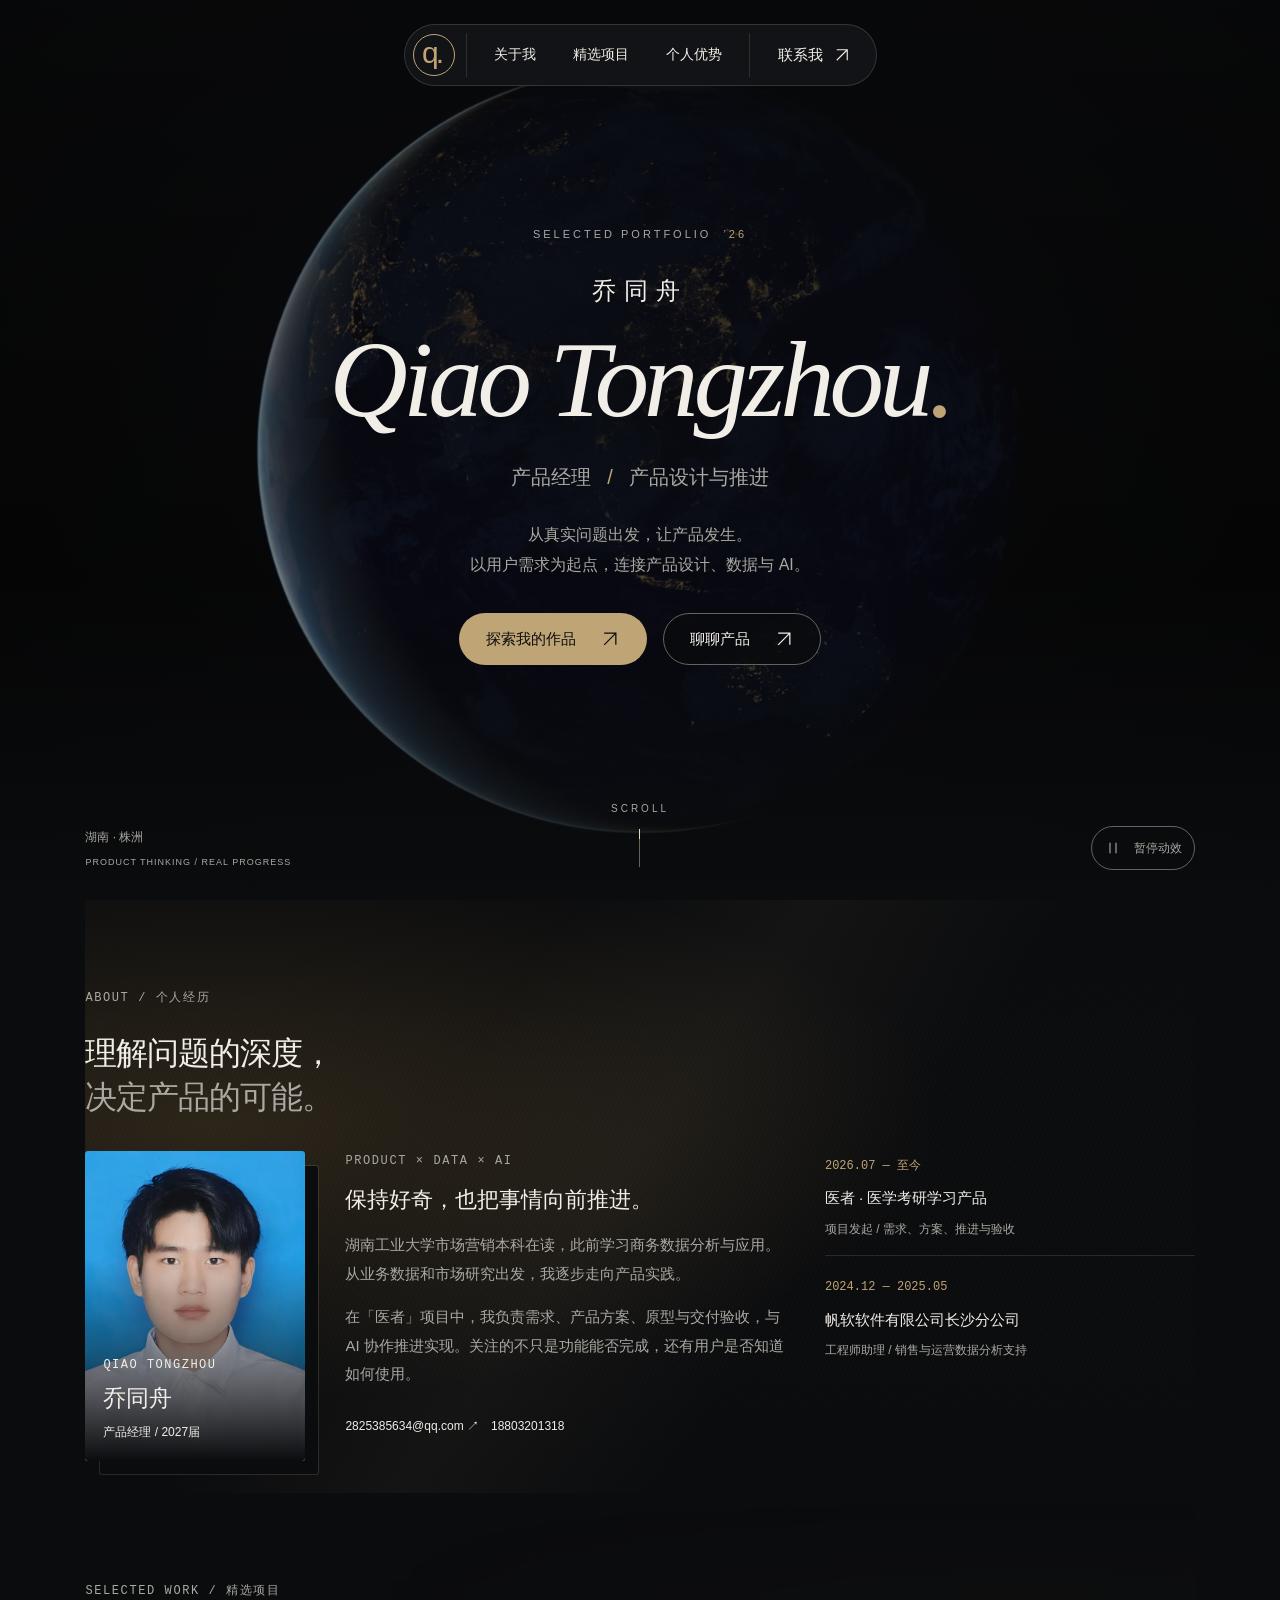
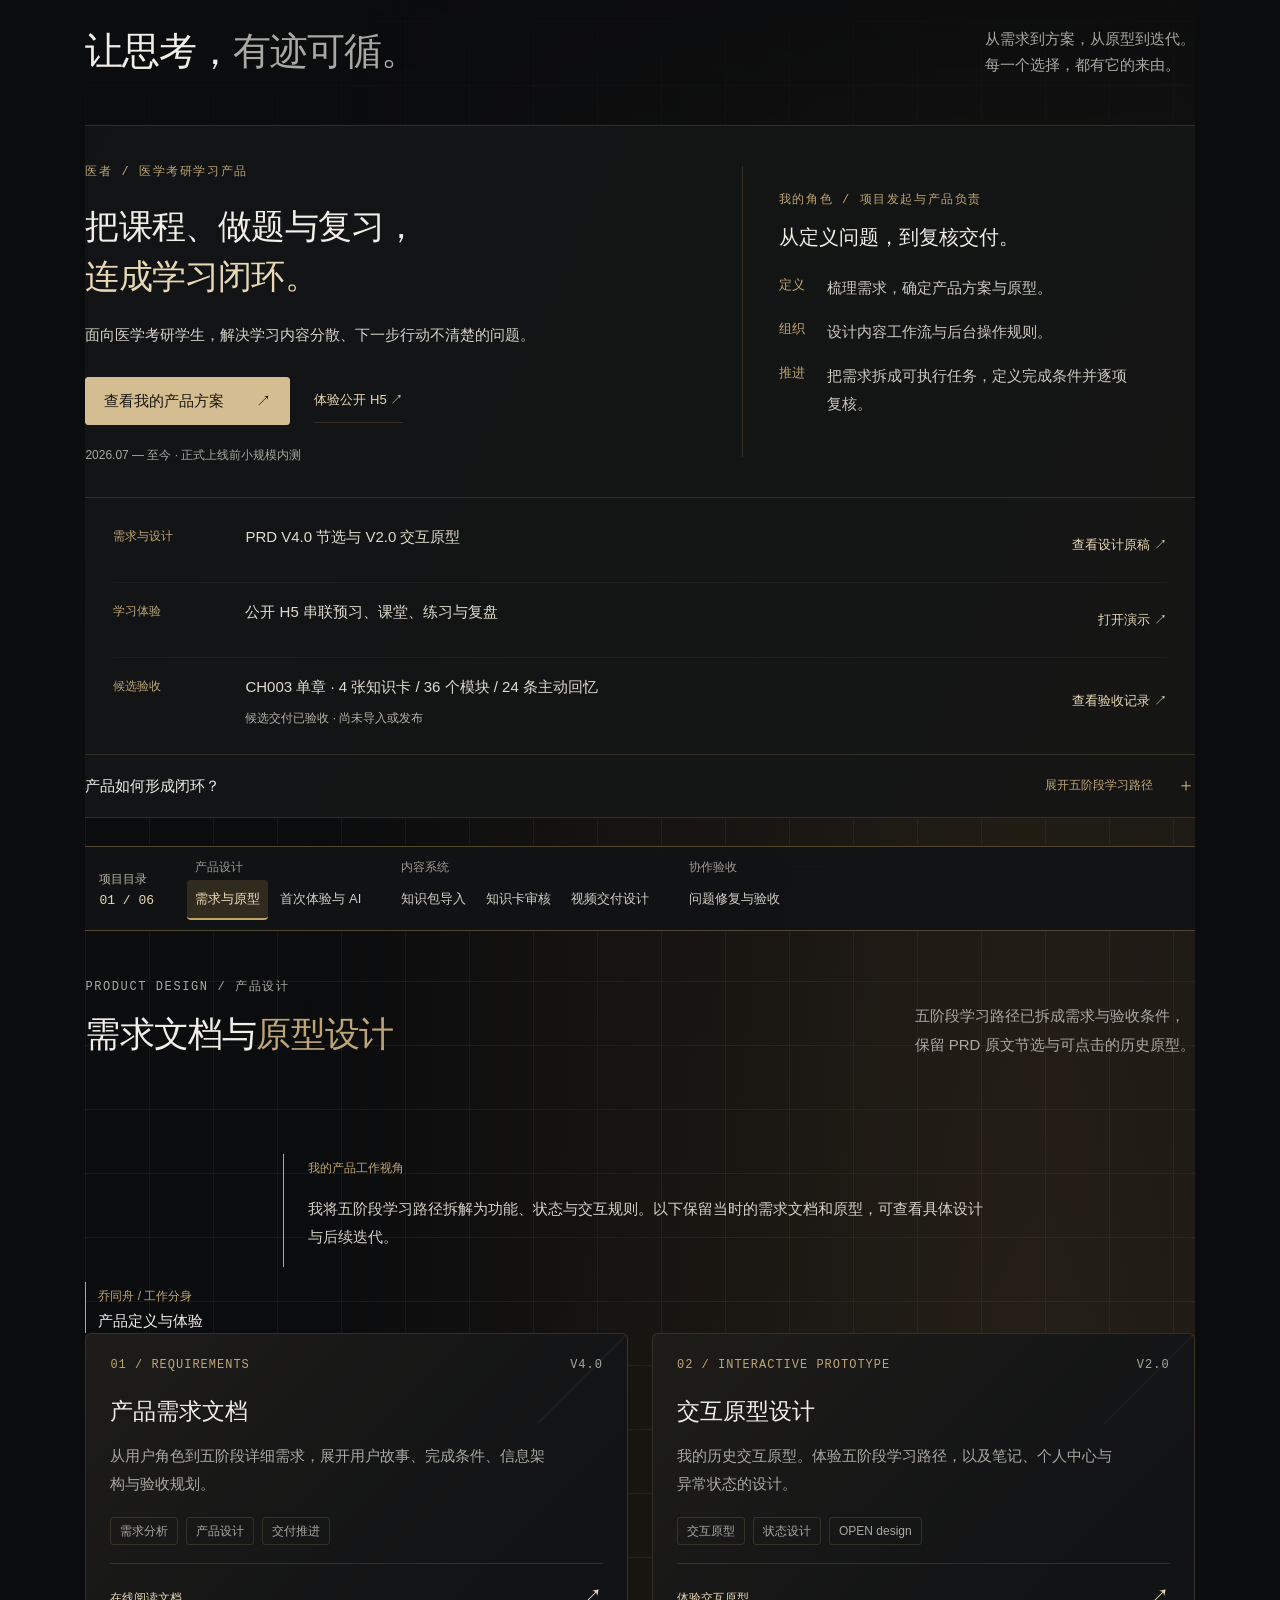
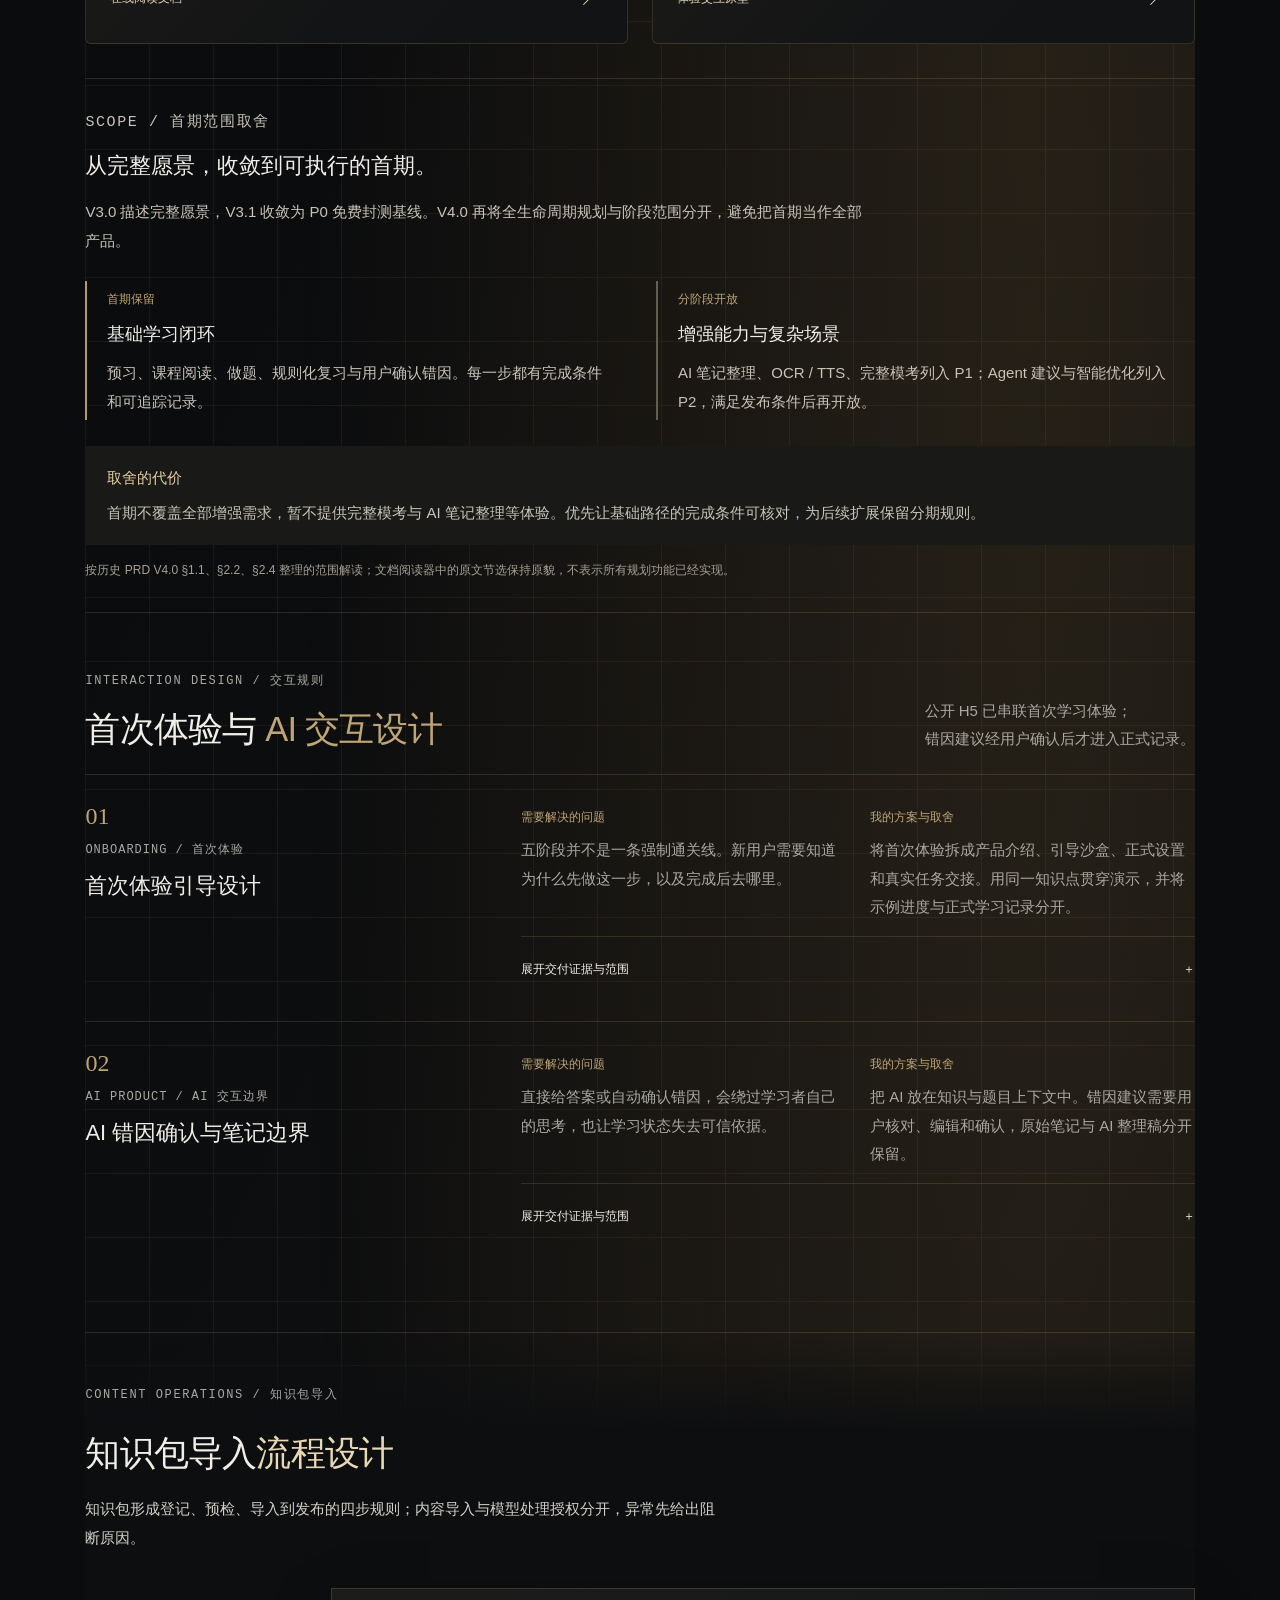
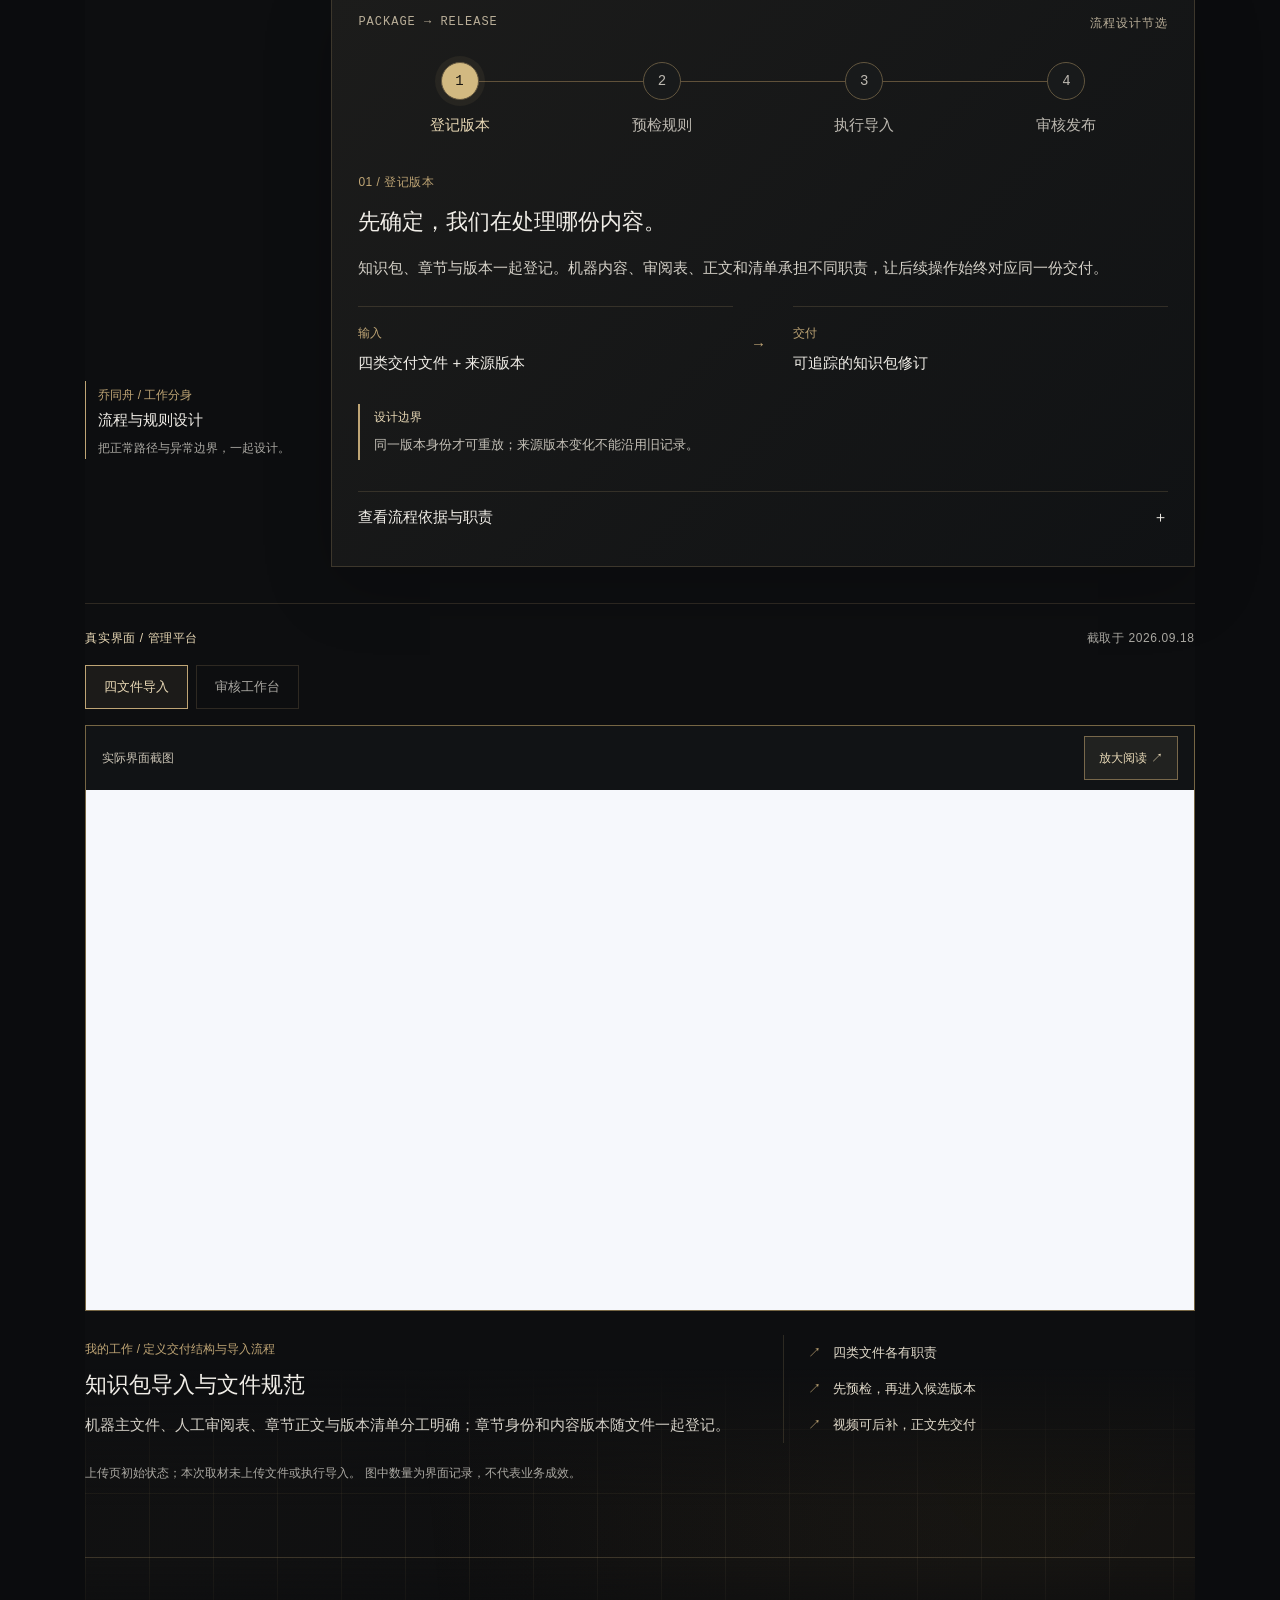
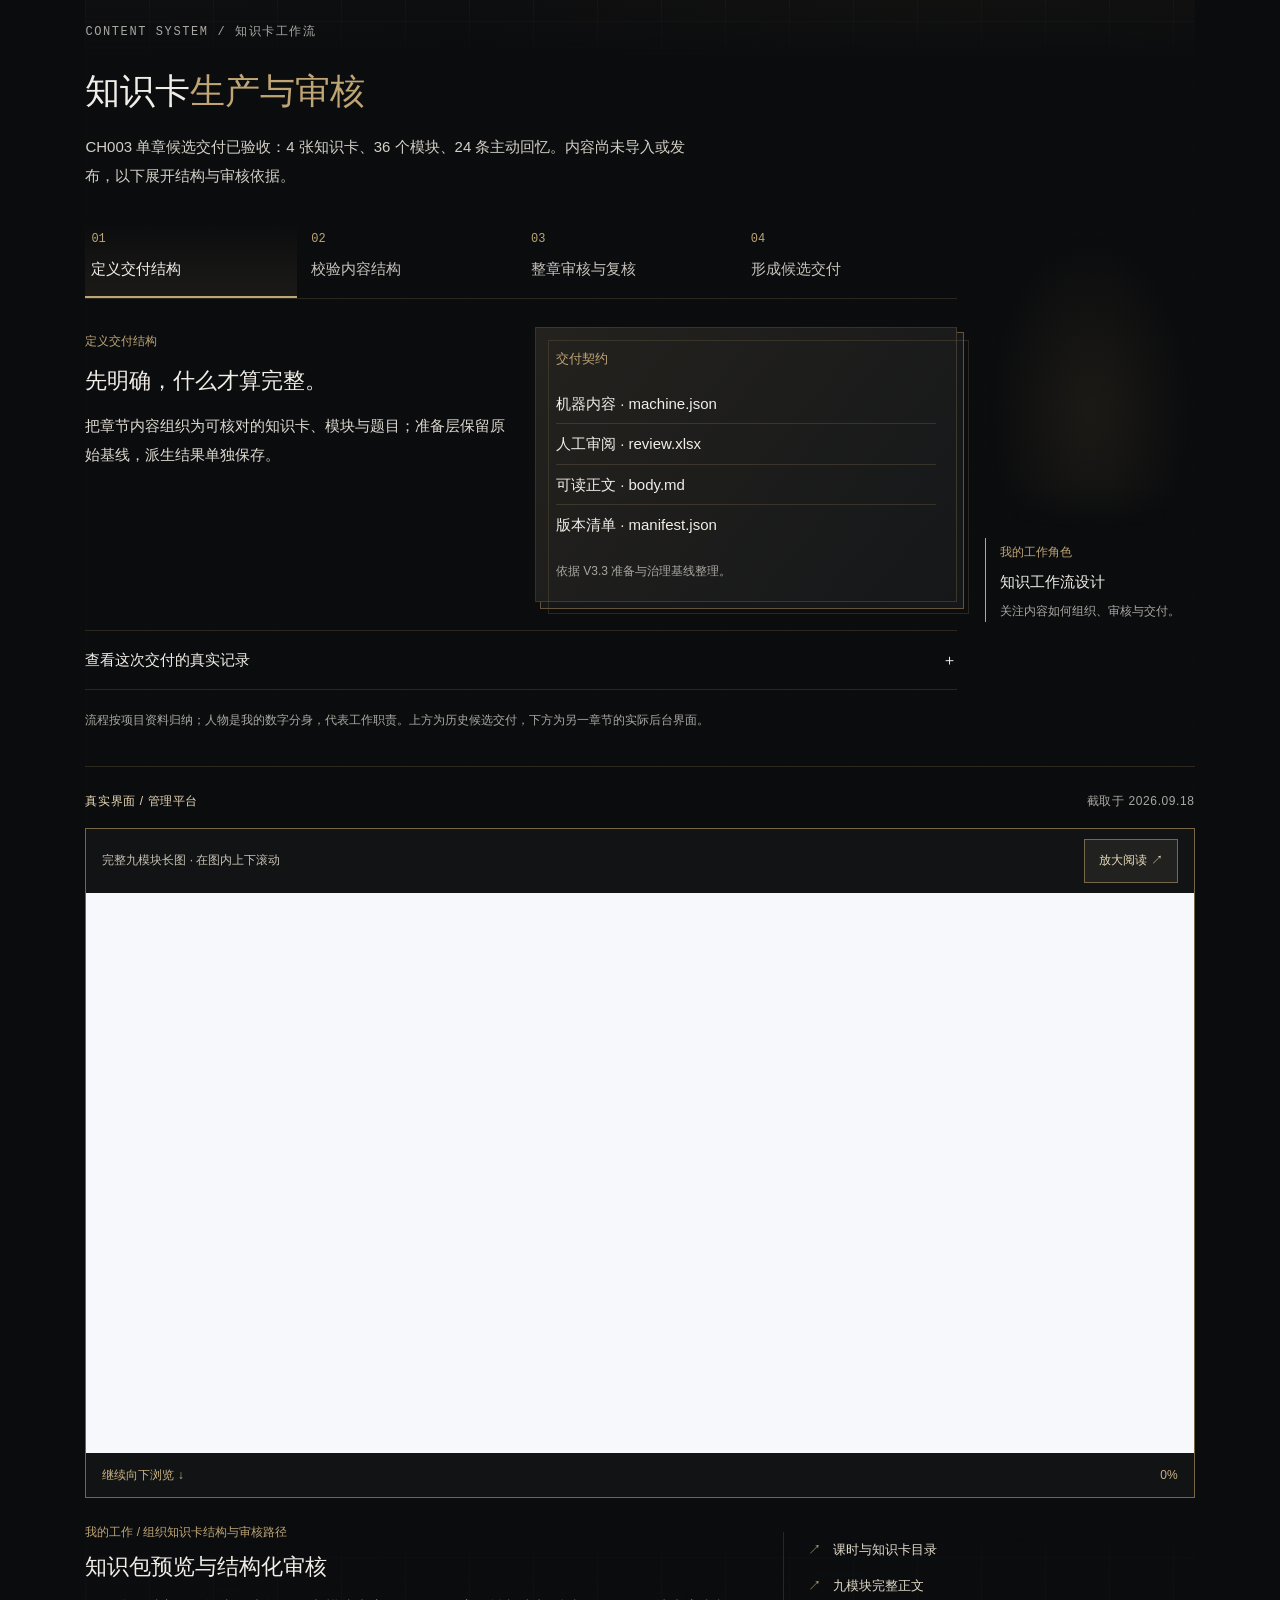
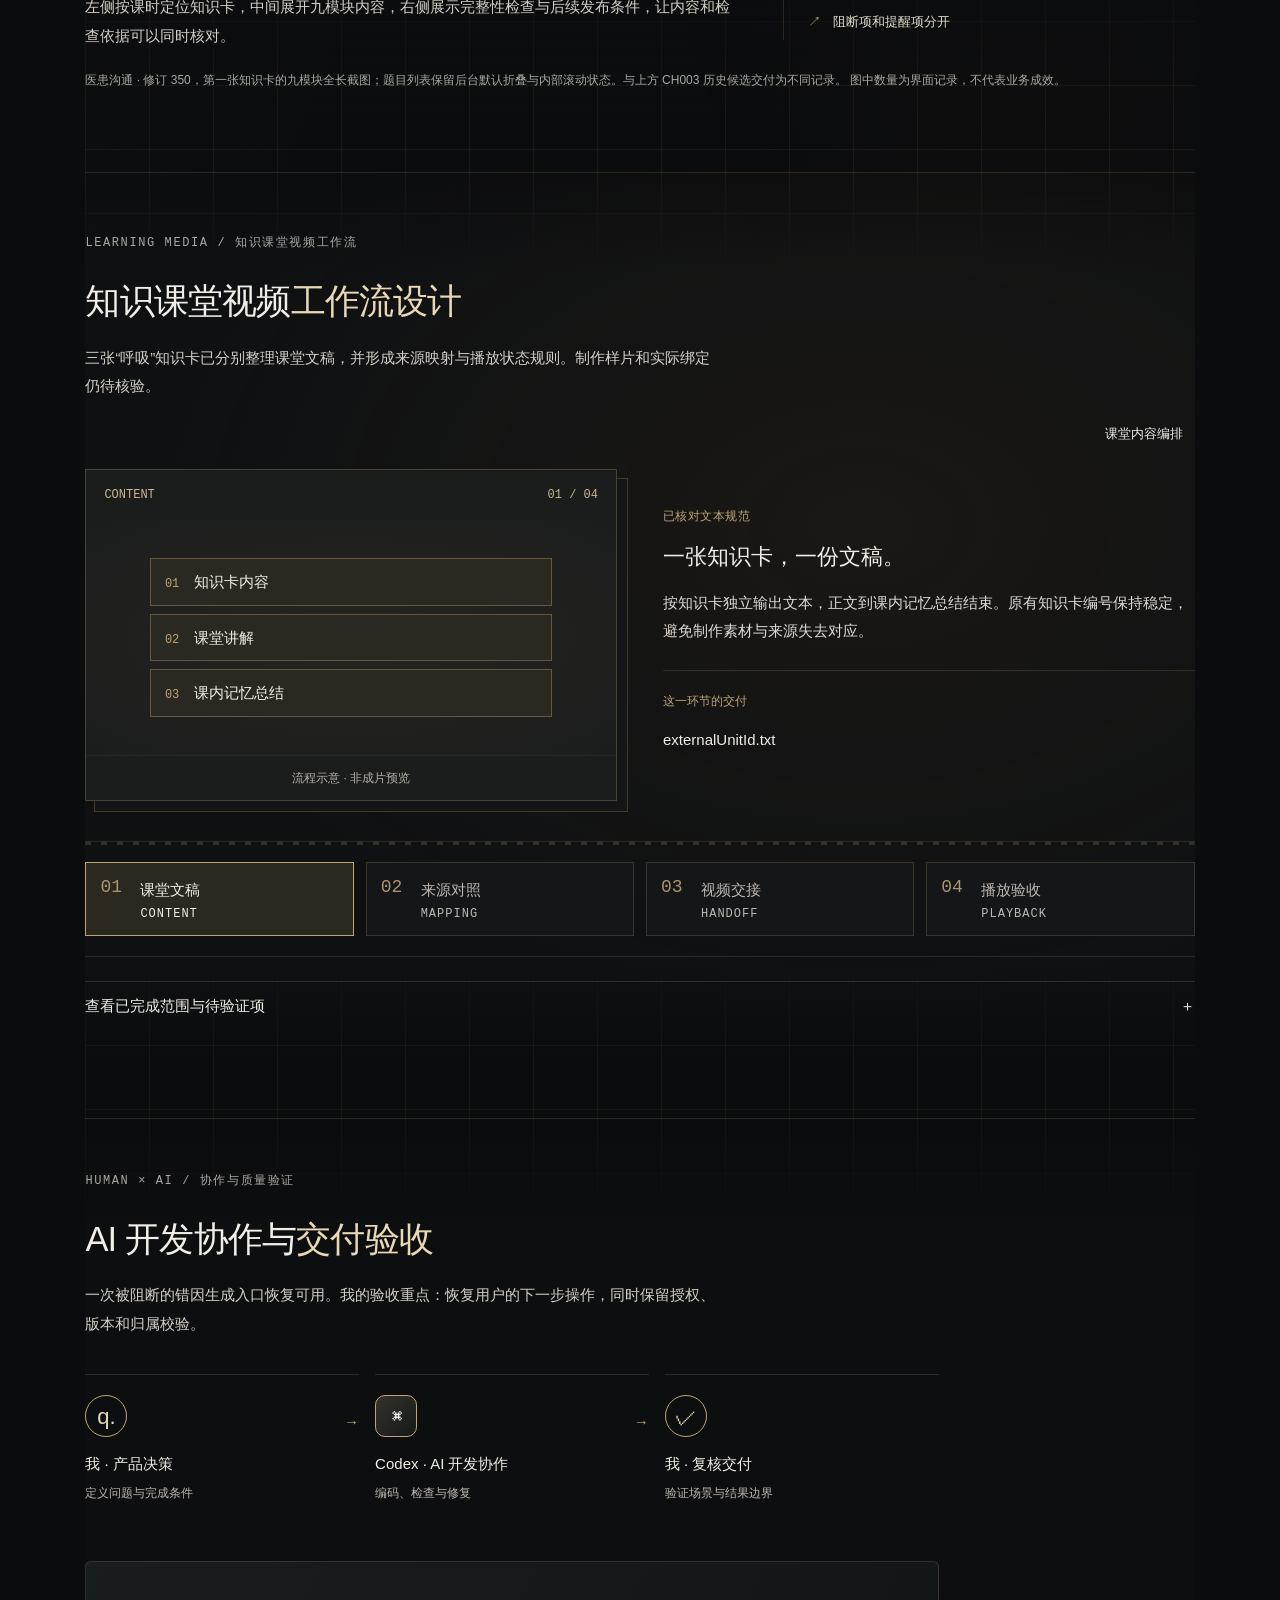
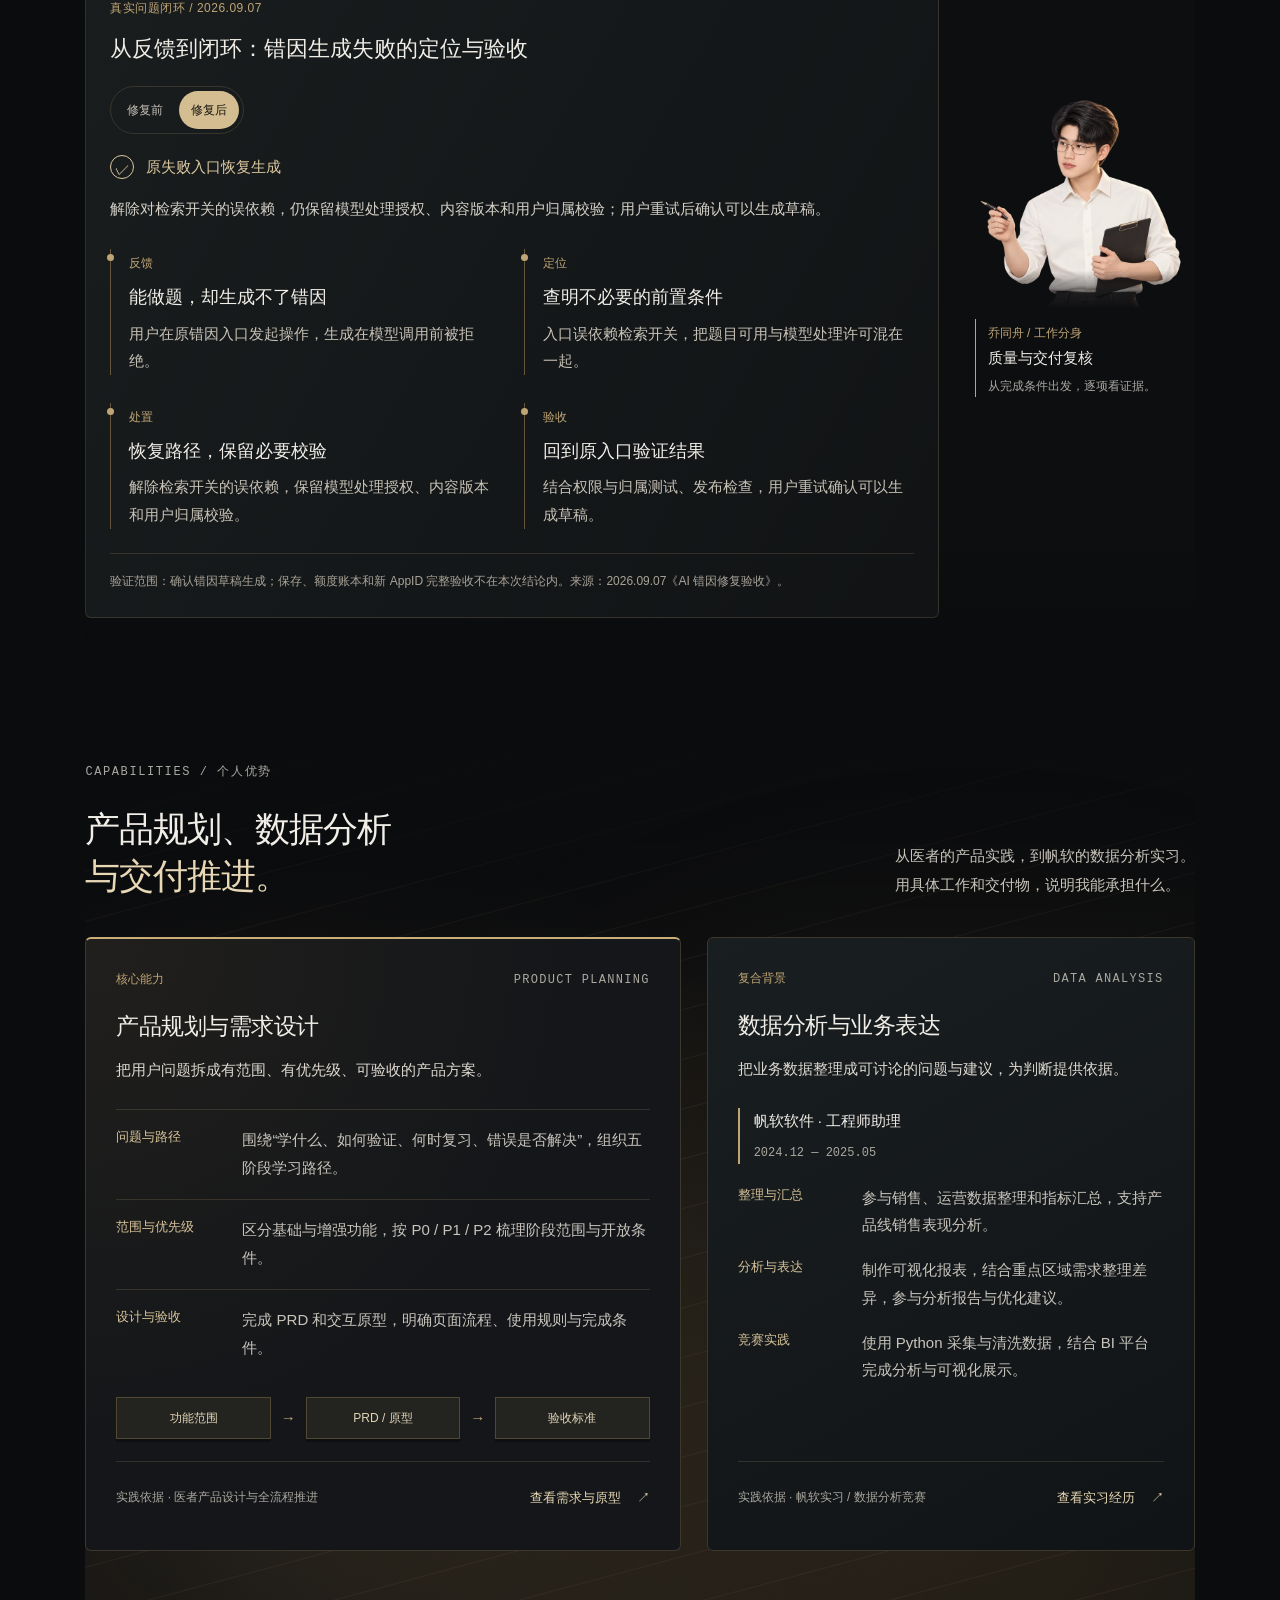
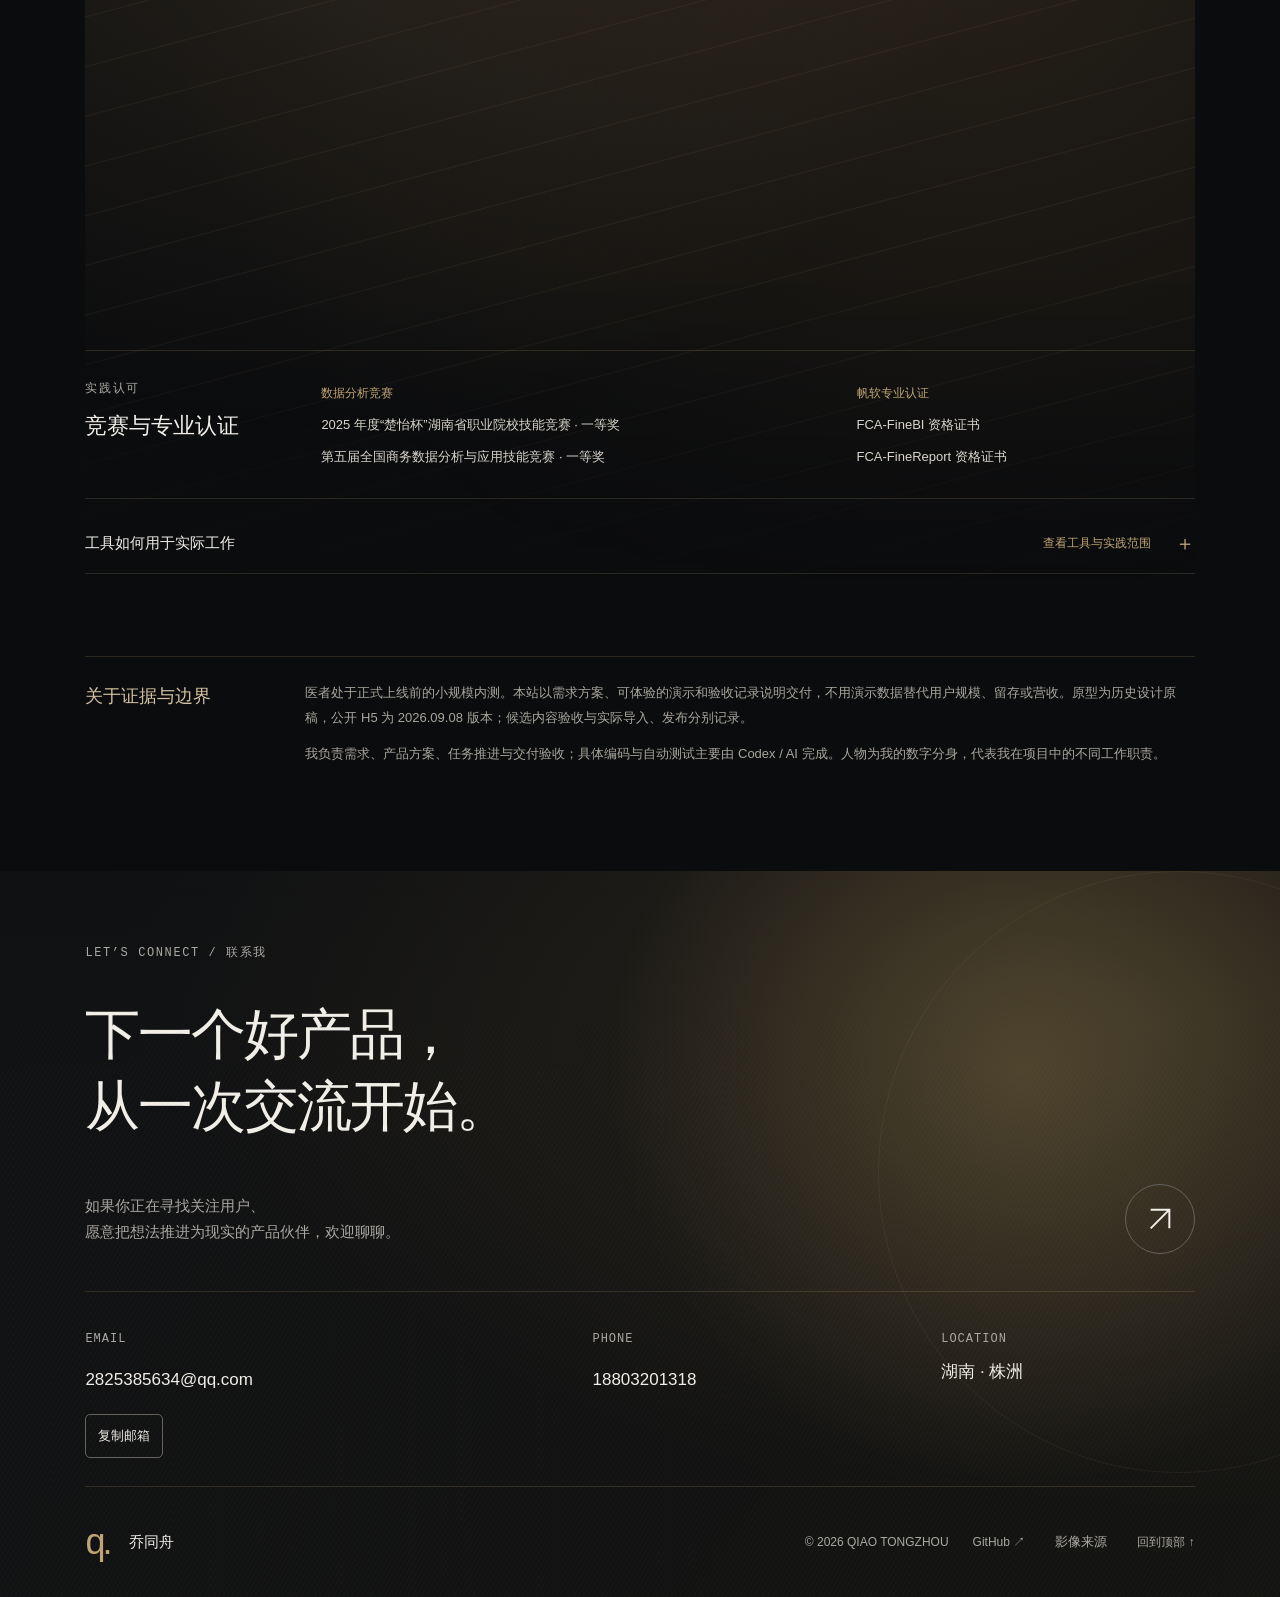
==== commit 5faab222: "Show full knowledge preview in scrollable screenshot viewer" ====
--- a/index.html
+++ b/index.html
@@ -23,8 +23,8 @@
   <meta name="twitter:image" content="https://qiaotz.github.io/og-cover.png">
   <meta name="twitter:image:alt" content="乔同舟的产品经理作品集">
   <link rel="icon" type="image/svg+xml" href="./favicon.svg">
-  <script type="module" crossorigin src="./assets/index-C8uzkw7Y.js"></script>
-  <link rel="stylesheet" crossorigin href="./assets/index-J9Kv9I4B.css">
+  <script type="module" crossorigin src="./assets/index-CgH_NFLR.js"></script>
+  <link rel="stylesheet" crossorigin href="./assets/index-Da8kRYHt.css">
 </head>
 <body><div id="root"></div></body>
 </html>
--- a/assets/index-Da8kRYHt.css
+++ b/assets/index-Da8kRYHt.css
@@ -0,0 +1 @@
+:root{color:var(--text);background:var(--bg);font-synthesis:none;text-rendering:optimizelegibility;--lightningcss-light: ;--lightningcss-dark:initial;color-scheme:dark;--bg:#0b0c0e;--surface:#141518;--text:#f1eee8;--text-muted:#aaa8a2;--gold:#bfa575;--gold-highlight:#e8d8b5;--divider:#bfa5752e;--edge:#65635e;--gutter:clamp(48px,6.67vw,112px);--radius:5px;font-family:Segoe UI,Microsoft YaHei,sans-serif}*{box-sizing:border-box}html{scroll-behavior:smooth;scroll-padding-top:24px}body{font-size:var(--fs-body);margin:0;line-height:1.7}a{color:inherit;text-decoration:none}button{font:inherit;color:inherit;cursor:pointer;background:0 0;border:0}button,a{touch-action:manipulation;-webkit-tap-highlight-color:transparent}a,button{transition:color .2s,background .2s,border-color .2s}a:hover,button:hover{color:var(--gold-highlight)}a:focus-visible,button:focus-visible{outline:2px solid var(--gold-highlight);outline-offset:5px}img{max-width:100%;height:auto;display:block}svg{flex-shrink:0}.wrap{width:calc(100% - var(--gutter)*2);max-width:1280px;margin-inline:auto}.skip{z-index:100;background:var(--surface);padding:12px;position:fixed;top:-100px;left:20px}.skip:focus{top:0}.nav-shell{z-index:10;position:absolute;inset:0 0 auto}.nav{border-bottom:1px solid var(--divider);align-items:center;gap:36px;min-height:100px;display:flex}.brand{font-size:var(--fs-body);white-space:nowrap;align-items:center;gap:14px;min-height:44px;font-weight:600;display:inline-flex}.brand-symbol{letter-spacing:-3px;color:var(--gold);padding-right:6px;font-size:36px;font-weight:400}.brand-role{font-size:var(--fs-label);letter-spacing:1.5px;color:var(--text-muted);border-left:1px solid var(--divider);padding-left:20px;font-weight:400}.nav-links{font-size:var(--fs-body);gap:30px;margin-left:auto;display:flex}.nav-links a{align-items:center;min-height:44px;display:flex}.contact-nav{min-height:46px;font-size:var(--fs-body);border:1px solid var(--edge);border-radius:var(--radius);align-items:center;gap:20px;padding:0 16px;display:flex}.contact-nav svg{width:18px}.menu-button{min-width:44px;min-height:44px;display:none}.hero{isolation:isolate;background:var(--bg);flex-direction:column;min-height:max(780px,100svh);display:flex;position:relative;overflow:clip}.hero-media{z-index:-3;pointer-events:none;position:absolute;inset:0 -24% 0 32%}.hero-media img,.hero-media video{object-fit:cover;object-position:72% center;width:100%;height:100%;position:absolute;inset:0}.hero-shade{z-index:-2;pointer-events:none;background:linear-gradient(90deg,var(--bg) 0%,#0b0c0ef0 29%,#0b0c0ea6 48%,#0b0c0e14 76%),linear-gradient(0deg,var(--bg),transparent 25%);position:absolute;inset:0}.hero-content{padding-top:clamp(195px,25vh,260px);padding-bottom:64px}.hero-kicker{font-size:var(--fs-body);color:var(--text-muted);letter-spacing:1px;align-items:center;gap:14px;display:flex}.hero-kicker>span{background:var(--gold);width:24px;height:1px}.hero h1{letter-spacing:-2px;margin:28px 0;font-size:clamp(52px,5vw,72px);font-weight:400;line-height:1.2}.gold-word{color:var(--gold)}.hero-description{flex-direction:column;align-items:flex-start;gap:32px;display:flex}.hero-description p{color:var(--text-muted);max-width:600px;margin:0;font-size:17px;line-height:1.7}.button{border-radius:var(--radius);min-height:50px;font-size:var(--fs-body);justify-content:space-between;align-items:center;gap:32px;padding:10px 22px;display:inline-flex}.button-light{background:var(--gold);color:var(--bg)}.button-light:hover{background:var(--gold-highlight);color:var(--bg)}.button svg{width:20px}.hero-bottom{border-top:1px solid var(--divider);font-size:var(--fs-small);color:var(--text-muted);justify-content:space-between;align-items:center;gap:24px;margin-top:auto;padding-block:24px;display:flex}.scroll-link,.project-entry,.video-control{align-items:center;gap:12px;min-height:44px;display:inline-flex}.project-entry{color:var(--text)}.project-entry span{color:var(--text-muted);font-size:var(--fs-label);margin-left:8px}.project-entry svg{width:18px}.video-control{font-size:var(--fs-small);border:1px solid var(--edge);border-radius:var(--radius);padding:0 12px}.section{padding-top:112px;padding-bottom:32px;scroll-margin-top:12px}.eyebrow{font:var(--fs-label)/1.7 Consolas,monospace;letter-spacing:1.6px;color:var(--text-muted);margin:0 0 24px}.section-head{margin-bottom:48px}.section-head h2{letter-spacing:-1px;margin:0;font-size:clamp(32px,3vw,44px);font-weight:400;line-height:1.35}.section-head h2 span{color:var(--text-muted)}.split-head{justify-content:space-between;align-items:flex-end;gap:32px;display:flex}.split-head>p{color:var(--text-muted);font-size:var(--fs-body);margin:0}.profile-layout{grid-template-columns:minmax(260px,.85fr) 2fr;gap:64px;display:grid}.portrait-card{border-radius:var(--radius);background:var(--surface);min-height:580px;position:relative;overflow:hidden}.portrait-card img{object-fit:cover;object-position:50% 20%;width:100%;height:100%;position:absolute}.portrait-card:after{content:"";background:linear-gradient(0deg,var(--bg),transparent 65%);position:absolute;inset:0}.portrait-caption{z-index:1;position:absolute;bottom:28px;left:28px}.portrait-caption>span{font:var(--fs-label) Consolas,monospace;letter-spacing:1px}.portrait-caption strong{margin:8px 0;font-size:32px;font-weight:400;display:block}.portrait-caption p{font-size:var(--fs-body);margin:0}.profile-intro h3{margin:0 0 20px;font-size:26px;font-weight:400;line-height:1.5}.profile-intro p:not(.eyebrow){font-size:var(--fs-body);color:var(--text-muted)}.profile-intro .eyebrow{margin-bottom:12px}.profile-contact{font-size:var(--fs-body);flex-wrap:wrap;gap:8px 28px;margin:24px 0;display:flex}.profile-contact a{align-items:center;min-height:44px;display:flex}.timeline article{border-top:1px solid var(--divider);grid-template-columns:150px 1fr;gap:20px;padding:20px 0;display:grid}.timeline time{font:var(--fs-label)/1.8 Consolas,monospace;color:var(--text-muted);padding-top:5px}.timeline h4{margin:0;font-size:17px;font-weight:400}.timeline p{font-size:var(--fs-body);color:var(--text-muted);margin:4px 0 0}.stats{border-block:1px solid var(--divider);grid-template-columns:repeat(3,1fr);gap:32px;margin-top:48px;padding:32px 0;display:grid}.stats strong{letter-spacing:-2px;font-size:56px;font-weight:400;line-height:1.2}.stats strong span{font-size:var(--fs-small);color:var(--text-muted);letter-spacing:0;margin-left:12px}.stats h3{font-size:var(--fs-body);margin:16px 0 8px;font-weight:400}.stats p{font-size:var(--fs-small);color:var(--text-muted);margin:0}.featured-project{text-align:left;background:var(--surface);border:1px solid var(--divider);border-radius:var(--radius);grid-template-columns:.85fr 1.15fr;width:100%;padding:0;display:grid;overflow:hidden}.featured-project:hover,.secondary-project:hover{color:var(--text);border-color:var(--edge)}.featured-copy{flex-direction:column;justify-content:space-between;gap:32px;min-width:0;padding:40px;display:flex}.project-index{font:var(--fs-label)/1.5 Consolas,monospace;letter-spacing:1px;color:var(--text-muted)}.project-tags{font-size:var(--fs-small);color:var(--text-muted)}.featured-copy h3{margin:20px 0;font-size:54px;font-weight:400;line-height:1.2}.featured-copy h3>span{margin-top:14px;font-size:25px;line-height:1.5;display:block}.featured-copy>div>p:not(.project-tags){font-size:var(--fs-body);color:var(--text-muted)}.featured-copy .project-role{margin-top:24px;font-size:var(--fs-small)!important}.project-cta{font-size:var(--fs-body);align-items:center;gap:24px;min-height:44px;display:flex}.device-stage{background:var(--bg);justify-content:center;align-items:center;gap:24px;min-width:0;padding:40px 28px 64px;display:flex;position:relative}.device-stage>img{border-radius:8px;align-self:center;width:calc(50% - 12px);max-width:230px;height:auto;box-shadow:0 16px 32px #0005}.device-stage .device-back{margin-top:48px}.stage-note{font-size:var(--fs-label);color:var(--text-muted);text-align:center;position:absolute;bottom:20px;left:20px;right:20px}.project-pair{grid-template-columns:1fr 1fr;gap:28px;margin-top:28px;display:grid}.secondary-project{text-align:left;border:1px solid var(--divider);border-radius:var(--radius);background:var(--surface);min-width:0;padding:0;overflow:hidden}.secondary-visual{background:var(--bg);justify-content:center;align-items:flex-start;height:360px;padding:32px;display:flex;overflow:hidden}.interaction-visual img{border-radius:8px;width:190px;height:auto}.research-visual{align-items:center}.research-sheet{background:var(--surface);border:1px solid var(--edge);width:100%;max-width:440px;padding:28px}.research-sheet>span{font:var(--fs-label) Consolas,monospace;color:var(--text-muted);letter-spacing:1px}.research-sheet h4{margin:20px 0;font-size:26px;font-weight:400}.research-table{border-block:1px solid var(--divider);font-size:var(--fs-body);color:var(--text-muted);text-align:center;grid-template-columns:repeat(4,1fr);padding:14px 0;display:grid}.research-sheet p,.research-sheet small{font-size:var(--fs-label);color:var(--text-muted)}.project-summary{justify-content:space-between;align-items:center;gap:16px;padding:26px;display:flex}.project-summary p{font-size:var(--fs-small);color:var(--text-muted);margin:0 0 8px}.project-summary h3{margin:0;font-size:22px;font-weight:400;line-height:1.5}.project-summary svg{width:20px}.project-footnote{font-size:var(--fs-small);color:var(--text-muted);margin-top:24px;line-height:1.8}.strength-grid{grid-template-columns:repeat(4,1fr);gap:20px;display:grid}.strength-card{background:var(--surface);border-top:1px solid var(--divider);min-width:0;padding:28px 24px}.strength-top{justify-content:space-between;align-items:center;gap:12px;margin-bottom:36px;display:flex}.strength-top small{font:var(--fs-label) Consolas,monospace;color:var(--text-muted)}.strength-card h3{margin:0 0 16px;font-size:21px;font-weight:400;line-height:1.5}.strength-card>p{font-size:var(--fs-body);color:var(--text-muted);line-height:1.8}.strength-tags{border-top:1px solid var(--divider);font-size:var(--fs-label);color:var(--text-muted);margin-top:26px;padding-top:18px}.contact-section{background:var(--surface);margin-top:100px;position:relative}.contact-glow{display:none}.contact-inner{flex-direction:column;min-height:100svh;padding-top:100px;display:flex}.contact-section h2{letter-spacing:-2px;margin:12px 0 36px;font-size:clamp(38px,5vw,72px);font-weight:400;line-height:1.3}.contact-section h2 span{color:var(--text)}.contact-row{justify-content:space-between;align-items:center;gap:28px;display:flex}.contact-row p{font-size:var(--fs-body);color:var(--text-muted)}.contact-orbit{border:1px solid var(--edge);border-radius:50%;flex-shrink:0;justify-content:center;align-items:center;width:88px;height:88px;display:flex}.contact-orbit svg{width:32px;height:32px}.contact-orbit:hover{background:var(--text);color:var(--bg)}.contact-details{border-top:1px solid var(--divider);grid-template-columns:1.5fr 1fr .8fr;gap:32px;margin-top:48px;padding:40px 0 56px;display:grid}.contact-details>div>span{font:var(--fs-label) Consolas,monospace;letter-spacing:1px;color:var(--text-muted);margin-bottom:12px;display:block}.contact-details a,.contact-details p{overflow-wrap:anywhere;margin:0;font-size:20px}.contact-details a{align-items:center;min-height:44px;display:inline-flex}.copy-button{font-size:var(--fs-small);border:1px solid var(--edge);border-radius:var(--radius);min-height:44px;margin-top:12px;padding:0 12px;display:block}footer{border-top:1px solid var(--divider);color:var(--text-muted);font-size:var(--fs-label);flex-wrap:wrap;align-items:center;gap:24px;margin-top:auto;padding:24px 0;display:flex}footer .brand{color:var(--text);margin-right:auto}footer a,footer button{align-items:center;min-height:44px;display:inline-flex}footer button{font-size:var(--fs-small)}dialog{background:var(--surface);width:min(900px,100% - 32px);max-height:90svh;color:var(--text);border:1px solid var(--edge);border-radius:var(--radius);padding:0}dialog::backdrop{background:#000c}.dialog-head{background:var(--surface);border-bottom:1px solid var(--divider);font:var(--fs-label) Consolas,monospace;justify-content:space-between;align-items:center;gap:16px;padding:14px 28px;display:flex;position:sticky;top:0}.dialog-head button{min-height:44px;font:14px Segoe UI,Microsoft YaHei,sans-serif}.dialog-body{padding:28px 40px 40px}.dialog-body h2{font-size:30px;font-weight:400;line-height:1.4}.dialog-body p{color:var(--text-muted);overflow-wrap:anywhere}.dialog-body img{border-radius:6px;width:100%;max-width:400px;height:auto;margin:32px auto 0}.dialog-body a{color:var(--gold);text-decoration:underline}.toast{background:var(--text);color:var(--bg);border-radius:var(--radius);z-index:60;opacity:0;pointer-events:none;font-size:var(--fs-body);overflow-wrap:anywhere;max-width:90vw;padding:12px 20px;position:fixed;bottom:28px;left:50%;transform:translate(-50%)}.toast.show{opacity:1}.reveal{opacity:0;transition:opacity .24s,transform .24s;transform:translateY(8px)}.reveal.entered,.paused .reveal{opacity:1;transform:none}.paused *{transition:none!important;animation:none!important}@media (width<=1200px){:root{--gutter:56px}.brand-role{display:none}.nav,.nav-links{gap:24px}.hero h1{font-size:56px}.hero-content{padding-top:200px}.profile-layout{grid-template-columns:.9fr 1.7fr;gap:40px}.timeline article{grid-template-columns:1fr;gap:4px}.featured-copy{padding:30px}.featured-copy h3{font-size:46px}.featured-copy h3>span{font-size:23px}.device-stage{gap:16px;padding-inline:20px}.strength-grid{grid-template-columns:repeat(2,1fr)}.contact-details{grid-template-columns:1.5fr 1fr}.contact-details>div:last-child{grid-column:1/-1}}@media (width<=850px){:root{--gutter:32px}.nav{gap:20px;min-height:88px}.nav-links{font-size:var(--fs-body);gap:18px}.contact-nav{gap:10px}.hero{min-height:max(780px,100svh)}.hero-content{padding-top:210px}.hero h1{font-size:52px}.hero-media{left:16%;right:-65%}.hero-shade{background:linear-gradient(90deg,var(--bg),#0b0c0ecc 35%,#0b0c0e40),linear-gradient(0deg,var(--bg),transparent 35%)}.project-entry span{display:none}.section{padding-top:88px}.profile-layout{grid-template-columns:1fr}.portrait-card{max-width:360px;min-height:440px}.timeline article{grid-template-columns:145px 1fr;gap:20px}.split-head{display:block}.split-head>p{margin-top:20px}.featured-project{grid-template-columns:1fr}.featured-copy{gap:28px}.device-stage{padding-top:32px}.project-pair{gap:20px}.secondary-visual{height:300px;padding:24px}.research-sheet{padding:20px}.research-sheet h4{font-size:22px}.project-summary{padding:24px}.project-summary h3{font-size:20px}.stats{gap:20px}.stats strong{font-size:46px}.contact-inner{padding-top:88px}}@media (width<=600px){:root{--gutter:24px}.nav{gap:12px;min-height:80px}.brand{font-size:var(--fs-body);gap:8px}.brand-symbol{padding-right:2px;font-size:30px}.menu-button{font-size:var(--fs-body);margin-left:auto;display:block}.nav-links{top:80px;left:var(--gutter);right:var(--gutter);background:var(--surface);border:1px solid var(--edge);border-radius:var(--radius);padding:12px 20px;display:none;position:absolute}.nav-links.is-open{flex-direction:column;gap:4px;display:flex}.contact-nav{font-size:var(--fs-body);gap:8px;min-height:44px;padding:0 10px}.contact-nav svg{width:16px}.hero{min-height:max(740px,100svh)}.hero-content{padding-top:174px;padding-bottom:52px}.hero-kicker{font-size:var(--fs-small);letter-spacing:0}.hero h1{letter-spacing:-1px;margin:26px 0;font-size:38px}.hero-description{gap:30px}.hero-description p{font-size:var(--fs-body)}.hero-description p br{display:none}.hero-media{inset:18% -135% 0 -5%;-webkit-mask-image:linear-gradient(#0000,#000 18%);mask-image:linear-gradient(#0000,#000 18%)}.hero-shade{background:linear-gradient(90deg,#0b0c0ef5,#0b0c0ea6 70%,#0b0c0e59),linear-gradient(0deg,var(--bg),transparent 32%)}.hero-bottom{grid-template-columns:1fr auto;gap:12px;padding-block:20px;display:grid}.project-entry{border-bottom:1px solid var(--divider);grid-area:1/1/auto/-1;justify-content:space-between;padding-bottom:16px}.project-entry span{font-size:var(--fs-label);margin-left:auto;display:inline}.scroll-link{font-size:var(--fs-small)}.video-control{font-size:var(--fs-label)}.section{padding-top:72px;padding-bottom:24px}.section-head{margin-bottom:32px}.section-head h2{letter-spacing:-.6px;font-size:30px}.eyebrow{font-size:var(--fs-label);letter-spacing:1px;margin-bottom:20px}.profile-intro h3{font-size:23px}.profile-contact{flex-direction:column;gap:0}.timeline article{grid-template-columns:1fr;gap:6px}.stats{grid-template-columns:1fr;gap:24px}.stats>div{grid-template-columns:105px 1fr;align-items:center;column-gap:16px;display:grid}.stats strong{grid-row:span 2;font-size:42px}.stats h3{font-size:var(--fs-body);margin:0 0 6px}.stats p{font-size:var(--fs-label)}.stats strong span{font-size:var(--fs-label);margin-left:8px}.featured-copy{gap:24px;padding:24px}.featured-copy h3{font-size:42px}.featured-copy h3>span{font-size:23px}.device-stage{gap:14px;padding:24px 18px 70px}.device-stage>img{width:calc(50% - 7px)}.stage-note{font-size:var(--fs-label)}.project-pair{grid-template-columns:1fr;gap:24px;margin-top:24px}.secondary-visual{height:320px}.research-sheet h4{font-size:25px}.strength-grid{grid-template-columns:1fr}.strength-card{padding:28px}.strength-top{margin-bottom:28px}.contact-section{margin-top:64px}.contact-inner{padding-top:72px}.contact-section h2{letter-spacing:-1px;font-size:38px}.contact-row{align-items:flex-start;gap:16px}.contact-row p{font-size:var(--fs-body)}.contact-orbit{width:56px;height:56px}.contact-orbit svg{width:24px}.contact-details{grid-template-columns:1fr;gap:28px;margin-top:32px;padding:32px 0}.contact-details a,.contact-details p{font-size:18px}.copy-button{margin-top:8px}footer{gap:16px}footer>span{order:4;width:100%}.dialog-body{padding:24px}.dialog-body h2{font-size:25px}.dialog-head{padding:12px 20px}}@media (width<=360px){:root{--gutter:20px}.hero h1{letter-spacing:-1px;font-size:32px}.nav{gap:8px}.brand{gap:5px}.contact-nav{padding:0 8px}.hero-content{padding-top:150px}.project-entry span{font-size:var(--fs-label)}.research-sheet{padding:16px}.research-sheet h4{font-size:22px}.contact-section h2{font-size:32px}}@media (prefers-reduced-motion:reduce){html{scroll-behavior:auto}*,:before,:after{transition:none!important;animation:none!important}.reveal{opacity:1;transform:none}}:root{--accent-gradient:linear-gradient(100deg,#e8d8b5,#bfa575 55%,#8f744c);--font-display:Georgia,"Times New Roman",serif}html{scroll-padding-top:110px}.floating-nav{pointer-events:none;justify-content:center;display:flex;position:fixed;top:24px;left:20px;right:20px}.floating-nav .nav{-webkit-backdrop-filter:blur(16px);backdrop-filter:blur(16px);pointer-events:auto;background:#141518eb;border:1px solid #f1eee826;border-radius:100px;gap:10px;width:auto;max-width:100%;min-height:60px;margin:0;padding:7px;transition:box-shadow .25s}.floating-nav.is-scrolled .nav{box-shadow:0 8px 30px #0005}.floating-nav .brand{justify-content:center;gap:0;min-width:44px;min-height:44px}.floating-nav .brand-symbol{border:1px solid var(--gold);letter-spacing:-3px;border-radius:50%;place-items:center;width:42px;height:42px;margin:0;padding:0 4px 4px 0;font-size:30px;line-height:1;display:grid}.floating-nav .brand:hover .brand-symbol{color:var(--gold-highlight);border-color:var(--gold-highlight)}.nav-name{display:none}.floating-nav .nav-links{border-inline:1px solid var(--divider);gap:3px;margin:0;padding-inline:10px;font-size:14px}.floating-nav .nav-links a{border-radius:100px;padding:8px 17px}.floating-nav .nav-links a:hover,.floating-nav .nav-links a[aria-current]{color:var(--text);background:#bfa5751a}.floating-nav .contact-nav{border-color:#0000;border-radius:100px;gap:10px;padding-inline:17px}.floating-nav .contact-nav:hover,.button-outline:hover{border-color:var(--gold);background:var(--surface);color:var(--gold-highlight)}.hero{min-height:max(800px,100svh)}.hero-media{opacity:.8;inset:0 -10%;-webkit-mask-image:none;mask-image:none}.hero-media img,.hero-media video{object-position:50% 50%}.hero-media video{opacity:0;transition:opacity .6s}.hero-media.video-ready video{opacity:1}.hero-media.is-fallback img{animation:16s ease-in-out infinite alternate earth-drift}.hero-media[data-motion=paused] img{animation-play-state:paused}@keyframes earth-drift{0%{transform:scale(1.025)translate(-1%)}to{transform:scale(1.08)translate(1%)}}@media (prefers-reduced-motion:reduce){.hero-media.is-fallback img{animation:none}}.hero-shade{background:radial-gradient(ellipse at 50% 45%,#0b0c0ec4,#0b0c0e61 58%,#0b0c0e33),linear-gradient(0deg,var(--bg) 0%,transparent 36%,#0b0c0e66 100%)}.centered-hero{text-align:center;flex-direction:column;flex:1;justify-content:center;align-items:center;padding-block:170px 80px;display:flex}.centered-hero .hero-kicker{letter-spacing:3px;color:var(--text-muted);justify-content:center;gap:12px;margin:0 0 30px;font-size:11px;display:flex}.centered-hero .hero-kicker .kicker-year{width:auto;height:auto;color:var(--gold);background:0 0}.hero .centered-hero h1{letter-spacing:-5px;margin:0 0 26px;font-size:clamp(76px,8.5vw,128px);font-weight:400;line-height:.98}.hero-name-cn{letter-spacing:8px;margin-bottom:20px;font-family:Segoe UI,Microsoft YaHei,sans-serif;font-size:24px;font-weight:400;line-height:1.4;display:block}.hero-name-en{font-family:var(--font-display);font-style:italic;display:block}.name-dot{color:var(--gold)}.hero-role{color:var(--text-muted);justify-content:center;align-items:center;gap:16px;margin-bottom:26px;font-size:20px;display:flex}.role-divider{color:var(--gold);font-weight:300}.rotating-role{color:var(--text);text-align:left;min-width:5em;animation:.45s both role-in}.centered-hero .hero-description{align-items:center;gap:32px}.centered-hero .hero-description p{max-width:460px;font-size:16px;line-height:1.9}.hero-actions{flex-wrap:wrap;justify-content:center;align-items:center;gap:16px;display:flex}.hero-actions .button{border:1px solid #0000;border-radius:100px;gap:24px;min-height:52px;padding:12px 26px;transition:transform .25s,border-color .25s,background .25s}.hero-actions .button:hover{border-color:var(--gold-highlight);transform:translateY(-2px)}.hero-actions .button-outline{border-color:var(--edge);color:var(--text);background:#0b0c0ecc}.hero .hero-bottom{border:0;grid-template-columns:1fr auto 1fr;align-items:end;gap:24px;margin-top:0;padding-block:0 30px;display:grid}.hero-location{color:var(--text-muted);font-size:12px;line-height:1.8}.hero-location>span{letter-spacing:1px;margin-top:5px;font-size:9px;display:block}.hero-bottom .video-control{background:#0b0c0eb3;border-radius:100px;justify-self:end;font-size:12px}.hero-bottom .scroll-link{min-height:70px;color:var(--text-muted);letter-spacing:3px;flex-direction:column;align-items:center;gap:12px;font-size:10px;display:flex}.scroll-link i{background:var(--edge);width:1px;height:38px;display:block;position:relative;overflow:hidden}.scroll-link i:after{content:"";background:var(--gold-highlight);width:1px;height:10px;animation:1.5s infinite scroll-dot;position:absolute;top:0;left:0}.app.is-intro{opacity:0}.app.is-ready{opacity:1;transition:opacity .5s ease-out}.is-ready .name-reveal{animation:1.2s cubic-bezier(.16,1,.3,1) .1s both name-in}.is-ready .blur-in{animation:1s cubic-bezier(.16,1,.3,1) .3s both blur-in}.is-ready .hero-role{animation-delay:.4s}.is-ready .hero-description{animation-delay:.5s}.opening{z-index:9999;background:var(--bg);color:var(--text);place-items:center;transition:opacity .6s;display:grid;position:fixed;inset:0}.opening.exiting{opacity:0;pointer-events:none}.opening-label{letter-spacing:3px;color:var(--text-muted);font-size:12px;animation:.6s .1s both label-in;position:absolute;top:48px;left:48px}.opening-skip{min-height:44px;color:var(--text-muted);padding:8px;font-size:13px;position:absolute;top:32px;right:40px}.opening-word{font:italic 400 clamp(56px,7vw,100px)/1.1 var(--font-display);color:var(--text);animation:.9s cubic-bezier(.4,0,.2,1) both opening-word}.opening-foot{justify-content:space-between;align-items:flex-end;gap:24px;display:flex;position:absolute;bottom:48px;left:48px;right:48px}.opening-foot>span:first-child{color:var(--text-muted);letter-spacing:1px;font-size:12px}.opening-count{font:400 clamp(80px,9vw,128px)/.85 var(--font-display);font-variant-numeric:tabular-nums;letter-spacing:-4px}.opening-track{background:var(--divider);height:3px;position:absolute;bottom:0;left:0;right:0}.opening-track>span{background:var(--accent-gradient);transform-origin:0;height:100%;display:block;box-shadow:0 0 8px #bfa57559}@keyframes name-in{0%{opacity:0;transform:translateY(50px)}to{opacity:1;transform:none}}@keyframes blur-in{0%{opacity:0;filter:blur(10px);transform:translateY(20px)}to{opacity:1;filter:blur();transform:none}}@keyframes role-in{0%{opacity:0;transform:translateY(7px)}to{opacity:1;transform:none}}@keyframes label-in{0%{opacity:0;transform:translateY(-20px)}to{opacity:1;transform:none}}@keyframes opening-word{0%{opacity:0;transform:translateY(20px)}40%,75%{opacity:1;transform:translateY(0)}to{opacity:0;transform:translateY(-20px)}}@keyframes scroll-dot{0%{transform:translateY(-10px)}to{transform:translateY(48px)}}@media (width<=850px){.hero .centered-hero h1{letter-spacing:-3px;font-size:82px}.hero-media{inset:0 -40%}.hero-location>span{display:none}.hero-name-cn{font-size:22px}}@media (width<=600px){.floating-nav{top:18px;left:16px;right:16px}.floating-nav .nav{gap:10px;width:100%;max-width:380px;min-height:58px;padding:6px}.floating-nav .brand{margin-right:auto}.floating-nav .menu-button{margin-left:0;padding-inline:12px;font-size:13px}.floating-nav .contact-nav{padding-inline:12px;font-size:13px}.floating-nav .nav-links{background:var(--surface);border:1px solid var(--divider);border-radius:20px;gap:4px;margin:0;padding:12px;position:absolute;top:70px;left:0;right:0}.floating-nav .nav-links a{min-height:44px;padding-inline:18px}.hero{min-height:max(720px,100svh)}.centered-hero{padding-block:145px 66px}.centered-hero .hero-kicker{letter-spacing:2px;margin-bottom:26px;font-size:10px}.hero .centered-hero h1{letter-spacing:-2px;margin-bottom:28px;font-size:clamp(42px,12vw,65px)}.hero-name-cn{letter-spacing:6px;margin-bottom:18px;font-size:22px}.hero-role{gap:12px;margin-bottom:24px;font-size:17px}.centered-hero .hero-description{gap:30px}.centered-hero .hero-description p{max-width:320px;font-size:14px;line-height:1.9}.centered-hero .hero-description p br{display:block}.hero-actions{gap:10px}.hero-actions .button{gap:12px;min-height:48px;padding:12px 18px;font-size:13px}.hero-actions svg{width:17px}.hero-media{inset:0 -90%;-webkit-mask-image:none;mask-image:none}.hero-shade{background:radial-gradient(ellipse at 50% 40%,#0b0c0ecc,#0b0c0e80 65%),linear-gradient(0deg,var(--bg),transparent 55%)}.hero .hero-bottom{grid-template-columns:1fr 1fr;gap:16px;padding-block:0 24px}.hero-location{display:none}.hero-bottom .scroll-link{align-items:flex-start;gap:10px;min-height:60px}.hero-bottom .scroll-link i{height:28px;margin-left:20px}.hero-bottom .video-control{align-self:end}.opening-label{font-size:10px;top:32px;left:24px}.opening-skip{font-size:12px;top:19px;right:18px}.opening-foot{bottom:32px;left:24px;right:24px}.opening-foot>span:first-child{max-width:130px;font-size:11px;line-height:1.8}.opening-count{font-size:80px}}@media (width<=360px){.hero-actions .button{gap:9px;padding-inline:15px}.hero .centered-hero h1{font-size:42px}.hero-role{font-size:16px}.centered-hero{padding-top:135px}.hero .hero-bottom{padding-bottom:22px}.opening-count{font-size:68px}}@media (prefers-reduced-motion:reduce){.is-ready .name-reveal,.is-ready .blur-in,.rotating-role{opacity:1;filter:none;animation:none;transform:none}.scroll-link i:after{animation:none}.hero-actions .button:hover{transform:none}.app.is-ready{transition:none}}.project-evidence{padding:64px 0 24px;scroll-margin-top:110px}.evidence-heading{justify-content:space-between;align-items:end;gap:32px;margin-bottom:28px;display:flex}.evidence-heading .eyebrow{margin-bottom:12px}.evidence-heading h3{letter-spacing:-.8px;margin:0;font-size:32px;font-weight:400;line-height:1.45}.evidence-heading h3 span{color:var(--gold)}.evidence-heading>p{color:var(--text-muted);font-size:var(--fs-body);margin:0}.evidence-cards{grid-template-columns:1fr 1fr;gap:24px;display:grid}.evidence-card{text-align:left;border:1px solid var(--divider);border-radius:var(--radius);background:linear-gradient(135deg,#1d1c19,#121315 75%);flex-direction:column;align-items:stretch;min-width:0;padding:32px;display:flex}.evidence-card:hover{border-color:var(--gold);color:var(--text)}.evidence-kind{font:var(--fs-label) Consolas,monospace;letter-spacing:1px;color:var(--gold);justify-content:space-between;gap:12px;display:flex}.evidence-kind>span{color:var(--text-muted);white-space:nowrap}.evidence-card h4{font-size:var(--fs-panel);margin:30px 0 12px;font-weight:400}.evidence-card p{font-size:var(--fs-body);color:var(--text-muted);max-width:440px;margin:0 0 24px;line-height:1.9}.evidence-tags{flex-wrap:wrap;gap:8px;margin-top:auto;display:flex}.evidence-tags span{font-size:var(--fs-label);color:var(--text-muted);border:1px solid var(--divider);border-radius:3px;padding:3px 9px}.evidence-cta{border-top:1px solid var(--divider);font-size:var(--fs-body);color:var(--gold-highlight);justify-content:space-between;align-items:center;margin-top:28px;padding-top:22px;display:flex}.evidence-cta>span{font-size:24px}.evidence-dialog{background:#111214;width:min(1160px,100% - 40px);max-height:90svh}.evidence-dialog .dialog-head{z-index:2;background:#111214}.evidence-dialog-intro{padding:32px 40px 0}.evidence-dialog-intro .eyebrow{margin:0 0 10px}.evidence-dialog-intro h2{margin:0 0 8px;font-size:34px;font-weight:400;line-height:1.3}.evidence-dialog-intro>p:not(.eyebrow){font-size:var(--fs-small);color:var(--text-muted)}.evidence-mode{border-bottom:1px solid var(--divider);gap:24px;margin-top:24px;display:flex}.evidence-mode button{font-size:var(--fs-body);border-bottom:2px solid #0000;padding:12px 0}.evidence-mode button[aria-pressed=true]{color:var(--gold-highlight);border-color:var(--gold)}.document-layout,.design-layout{grid-template-columns:210px minmax(0,1fr);gap:32px;padding:32px 40px 40px;display:grid}.document-nav{flex-direction:column;align-self:start;gap:8px;display:flex}.document-nav button{text-align:left;border-left:2px solid #0000;min-height:68px;padding:12px 14px}.document-nav button[aria-pressed=true]{border-color:var(--gold);background:#bfa57512}.document-nav small{font-size:var(--fs-label);letter-spacing:.8px;color:var(--text-muted);display:block}.document-nav button span{font-size:var(--fs-body)}.document-nav>a{font-size:var(--fs-label);color:var(--gold-highlight);border-top:1px solid var(--divider);margin-top:14px;padding:16px 0}.document-nav>p{color:var(--text-muted);font-size:var(--fs-label);line-height:1.8}.document-page{border:1px solid var(--divider);border-radius:var(--radius);min-width:0;font-size:var(--fs-body);background:#191a1c;padding:28px 32px;line-height:1.95}.document-insight{border-bottom:1px solid var(--divider);margin-bottom:26px;padding-bottom:22px}.document-insight>span{font-size:var(--fs-label);color:var(--gold);letter-spacing:1px}.document-insight p{margin:8px 0 0}.document-page h4{font-size:var(--fs-title);margin:0 0 20px;font-weight:400}.document-page li{margin-bottom:12px}.document-page ul,.document-page ol{padding-left:22px}.document-page code{font-size:var(--fs-label);overflow-wrap:anywhere}.document-source{color:var(--text-muted);border-top:1px solid var(--divider);margin:28px 0 0;padding-top:18px;line-height:1.8;font-size:var(--fs-label)!important}.document-table table{border-collapse:collapse;width:100%;font-size:var(--fs-label);table-layout:fixed}.document-table th,.document-table td{border-bottom:1px solid var(--divider);text-align:left;vertical-align:top;overflow-wrap:anywhere;padding:12px 10px}.document-table th:first-child,.document-table td:first-child{width:26%}.document-table th{color:var(--gold-highlight)}.design-page{min-width:0;margin:0}.design-page figcaption{margin-bottom:24px}.design-page h3{margin:8px 0;font-size:25px;font-weight:400}.design-page figcaption p{font-size:var(--fs-body);color:var(--text-muted)}.design-page figcaption a{font-size:var(--fs-small);color:var(--gold-highlight);text-underline-offset:5px;padding:8px 0;text-decoration:underline;display:inline-block}.design-page>img{border:1px solid var(--divider);border-radius:8px;width:min(100%,420px);margin:0 auto}@media (width<=850px){.evidence-heading{display:block}.evidence-heading>p{margin-top:16px}.evidence-heading h3{font-size:28px}.evidence-card{padding:24px}.document-layout,.design-layout{grid-template-columns:170px minmax(0,1fr);gap:20px;padding:24px}.evidence-dialog-intro{padding:28px 24px 0}.document-page{padding:24px}}@media (width<=600px){.project-evidence{padding-top:40px}.evidence-cards{grid-template-columns:1fr;gap:16px}.evidence-heading h3{font-size:25px}.evidence-heading h3 span{display:block}.evidence-card h4{font-size:var(--fs-panel);margin-top:24px}.evidence-dialog{width:calc(100% - 16px);max-height:94svh}.evidence-dialog .dialog-head{font-size:var(--fs-label);padding:10px 18px}.evidence-dialog-intro{padding:24px 18px 0}.evidence-dialog-intro h2{font-size:28px}.document-layout,.design-layout{padding:20px 18px;display:block}.document-nav{grid-template-columns:1fr 1fr;gap:6px;margin-bottom:20px;display:grid}.document-nav button{min-height:62px;padding:10px}.document-nav>a,.document-nav>p{grid-column:1/-1;margin:8px 0 0}.document-page{font-size:var(--fs-small);padding:20px 16px}.document-page h4{font-size:var(--fs-title)}.document-table th,.document-table td{padding:9px 5px}.document-table th:first-child,.document-table td:first-child{width:30%}.document-table table{font-size:var(--fs-label)}}.prototype-layout{grid-template-columns:minmax(220px,1fr) minmax(0,1.35fr);gap:48px;padding:32px 40px 40px;display:grid}.prototype-guide{min-width:0}.prototype-notice{font-size:var(--fs-small);border-left:2px solid var(--gold);color:var(--gold-highlight);margin:0 0 24px;padding-left:16px;line-height:1.9}.prototype-menu{grid-template-columns:repeat(4,1fr);gap:8px;display:grid}.prototype-menu button{font-size:var(--fs-small);border:1px solid var(--divider);border-radius:4px;min-height:44px;padding:5px}.prototype-menu button[aria-pressed=true]{border-color:var(--gold);color:var(--gold-highlight);background:#bfa5751f}.prototype-guide h3{font-size:var(--fs-title);margin:30px 0 10px;font-weight:400}.prototype-guide>p:not(.prototype-notice){font-size:var(--fs-body);color:var(--text-muted)}.prototype-guide>small{font-size:var(--fs-label);color:var(--gold);margin-top:24px;display:block}.version-note{border-top:1px solid var(--divider);margin-top:28px;padding-top:16px}.version-note summary{font-size:var(--fs-small);cursor:pointer;min-height:44px}.version-note summary:focus-visible{outline:2px solid var(--gold)}.version-note p{font-size:var(--fs-label);color:var(--text-muted);line-height:1.9}.prototype-preview{flex-direction:column;align-items:center;gap:16px;min-width:0;display:flex}.prototype-preview>span{font:var(--fs-label) Consolas,monospace;letter-spacing:1px;color:var(--gold)}.prototype-preview iframe{background:#0a0f16;border:1px solid #3e3e3c;border-radius:16px;width:390px;max-width:100%;height:720px}.prototype-preview>small{font-size:var(--fs-label);color:var(--text-muted);text-align:center}@media (width<=850px){.prototype-layout{grid-template-columns:1fr 1.3fr;gap:24px;padding:24px}.prototype-menu{grid-template-columns:repeat(2,1fr)}.prototype-preview iframe{height:660px}}@media (width<=600px){.prototype-layout{flex-direction:column;gap:28px;padding:20px 18px;display:flex}.prototype-menu{grid-template-columns:repeat(4,1fr)}.prototype-guide h3{margin-top:20px}.prototype-preview iframe{border-radius:8px;height:650px}.evidence-kind{font-size:var(--fs-label);letter-spacing:.4px}.evidence-dialog{border:0;border-radius:0;width:100%;max-width:none;height:100dvh;max-height:100dvh;margin:0}.evidence-dialog-intro,.document-layout,.design-layout,.prototype-layout{padding-inline:16px}.prototype-preview iframe{border-radius:4px}.prototype-menu{gap:6px}}.prototype-context>p{font-size:var(--fs-body);color:var(--text-muted)}.prototype-context>small{font-size:var(--fs-label);color:var(--gold);margin-top:24px;display:block}@media (width<=600px){.prototype-guide{display:contents}.prototype-notice{order:0;margin:0}.prototype-menu{order:1}.prototype-preview{order:2}.prototype-context{order:3}.prototype-menu button{font-size:var(--fs-label);padding:4px 2px}.prototype-layout{gap:20px}}.evidence-dialog.document-reader[open]{flex-direction:column;height:90svh;display:flex;overflow:hidden}.document-reader>.dialog-head,.document-reader>.evidence-dialog-intro{flex-shrink:0}.document-reader .evidence-dialog-intro{padding-top:20px}.document-reader .document-layout{flex:1;min-height:0;padding-top:24px;padding-bottom:24px;overflow:hidden}.document-reader .document-nav{overscroll-behavior:contain;align-self:stretch;height:100%;overflow-y:auto}.document-reader .document-nav button{flex-shrink:0;min-height:60px;padding-block:8px}.document-reader .document-page{overscroll-behavior:contain;scrollbar-gutter:stable;height:100%;overflow-y:auto}.document-page:focus-visible{outline:2px solid var(--gold);outline-offset:2px}.document-flow{white-space:pre-wrap;overflow-wrap:anywhere;background:var(--bg);font:inherit;border-left:2px solid var(--gold);padding:20px}.document-mobile-nav{display:none}.document-page h4:not(:first-child){margin-top:28px}@media (width<=600px){.evidence-dialog.document-reader[open]{height:100dvh}.document-reader .evidence-dialog-intro{padding-top:12px}.document-reader .evidence-dialog-intro h2{font-size:24px}.document-reader .evidence-dialog-intro>.eyebrow{display:none}.document-reader .evidence-mode{margin-top:8px}.document-reader .document-layout{flex-direction:column;gap:14px;padding-top:14px;padding-bottom:16px;display:flex}.document-reader .document-nav{display:none}.document-mobile-nav{font-size:var(--fs-label);flex-shrink:0;align-items:center;gap:8px;display:flex}.document-mobile-nav label{flex-shrink:0}.document-mobile-nav select{background:var(--surface);min-width:0;color:var(--text);border:1px solid var(--divider);font:inherit;border-radius:4px;flex:1;min-height:44px;padding:10px 6px}.document-mobile-nav a{font-size:var(--fs-label);color:var(--gold-highlight);white-space:nowrap}.document-reader .document-page{flex:1;min-height:0;margin:0}}.evidence-dialog.visual-reader[open]{flex-direction:column;width:min(1280px,100% - 32px);max-width:none;height:96svh;max-height:96svh;display:flex;overflow:hidden}.visual-reader>.dialog-head{flex-shrink:0;min-height:48px;padding:6px 24px}.visual-reader>.evidence-dialog-intro{border-bottom:1px solid var(--divider);flex-shrink:0;align-items:center;gap:20px;padding:12px 24px 0;display:flex}.visual-reader .evidence-dialog-intro>.eyebrow{display:none}.visual-reader .evidence-dialog-intro h2{white-space:nowrap;margin:0;font-size:22px}.visual-reader .evidence-dialog-intro>p:not(.eyebrow){font-size:var(--fs-label);margin:0}.visual-reader .evidence-mode{border:0;flex-shrink:0;gap:20px;margin:0 0 0 auto}.visual-reader .prototype-layout{flex:1;grid-template-columns:minmax(250px,1fr) minmax(0,1.4fr);gap:32px;min-height:0;padding:20px 28px;overflow:hidden}.visual-reader .prototype-guide{overscroll-behavior:contain;min-height:0;padding-right:12px;overflow-y:auto}.visual-reader .prototype-preview{gap:8px;height:100%;min-height:0}.visual-reader .prototype-preview>span{display:none}.visual-reader .prototype-preview iframe{border-radius:10px;flex:1;width:390px;max-width:100%;height:100%;min-height:0}.visual-reader .prototype-preview>small{font-size:var(--fs-label);flex-shrink:0}.viewer-external{color:var(--gold-highlight);font-size:var(--fs-small);text-underline-offset:4px;min-height:44px;padding:10px 0;text-decoration:underline;display:block}.live-demo-layout .prototype-menu{grid-template-columns:repeat(2,1fr)}@media (width<=850px){.visual-reader>.evidence-dialog-intro{flex-wrap:wrap;gap:4px 16px}.visual-reader .evidence-mode{margin-left:auto}.visual-reader .evidence-dialog-intro>p:not(.eyebrow){display:none}.visual-reader .prototype-layout{grid-template-columns:220px minmax(0,1fr);gap:16px;padding:16px}.visual-reader .prototype-menu{grid-template-columns:repeat(2,1fr)}}@media (width<=600px){.evidence-dialog.visual-reader[open]{border:0;width:100%;height:100dvh;max-height:100dvh;margin:0}.visual-reader>.dialog-head{min-height:44px;padding:4px 14px}.visual-reader>.evidence-dialog-intro{padding:8px 14px 0;display:block}.visual-reader .evidence-dialog-intro h2{font-size:18px}.visual-reader .evidence-mode{gap:20px}.visual-reader .evidence-mode button{font-size:var(--fs-label);padding:8px 0}.visual-reader .prototype-layout{flex-direction:column;gap:10px;padding:10px 12px;display:flex}.visual-reader .prototype-guide{display:contents}.visual-reader .prototype-notice{font-size:var(--fs-label);padding-left:8px;line-height:1.5}.visual-reader .prototype-notice br{display:none}.visual-reader .prototype-menu{flex-shrink:0;gap:6px;display:flex;overflow-x:auto}.visual-reader .prototype-menu button{min-width:58px;min-height:36px;font-size:var(--fs-label);flex-shrink:0;padding:5px}.visual-reader .prototype-context{display:none}.visual-reader .prototype-preview{flex:1;min-height:0}.visual-reader .prototype-preview iframe{border-radius:4px;width:100%}.visual-reader .prototype-preview>small{font-size:var(--fs-label)}}.h5-launch{border:1px solid var(--divider);background:radial-gradient(at 100% 0,#bfa5751f,#0000 65%),#0d0e10;border-radius:8px;flex-direction:column;justify-content:center;align-items:flex-start;min-height:0;padding:40px;display:flex;overflow:auto}.h5-mark{letter-spacing:3px;color:var(--gold-highlight);align-items:center;gap:16px;font-size:40px;display:flex}.h5-mark>span{font:var(--fs-label) Consolas,monospace;color:var(--gold);letter-spacing:4px}.h5-launch h3{margin:28px 0 12px;font-size:32px;font-weight:400;line-height:1.6}.h5-launch>p:not(.eyebrow){color:var(--text-muted);font-size:var(--fs-body);line-height:1.9}.h5-launch .button{margin:24px 0}.h5-launch>small{color:var(--text-muted);font-size:var(--fs-label);line-height:1.8}@media (width<=600px){.visual-reader .h5-launch{flex:1;order:2;justify-content:flex-start;padding:20px}.h5-launch .eyebrow{display:none}.h5-mark{font-size:28px}.h5-launch h3{margin:18px 0 8px;font-size:23px}.h5-launch>p:not(.eyebrow){font-size:var(--fs-label)}.h5-launch .button{min-height:44px;margin:14px 0}}.case-overview{border:1px solid var(--divider);background:#121315;border-radius:6px;grid-template-columns:1.15fr 1fr;display:grid;overflow:hidden}.case-intro h3{margin:30px 0;font-size:54px;font-weight:400;line-height:1.15}.case-intro h3>span{margin-top:20px;font-size:30px;line-height:1.5;display:block}.case-intro>p:not(.eyebrow){color:var(--text-muted);font-size:var(--fs-body);max-width:480px}.case-intro dl{margin:30px 0}.case-intro dt{font-size:var(--fs-label);color:var(--gold);margin-bottom:5px}.case-intro dd{font-size:var(--fs-small);color:var(--text-muted);margin:0}.case-demo-link{border-bottom:1px solid var(--gold);color:var(--gold-highlight);font-size:var(--fs-body);align-items:center;gap:60px;padding:12px 0;display:inline-flex}.case-flow{border-left:1px solid var(--divider);background:radial-gradient(at 100% 0,#bfa57517,#0000 65%);padding:48px}.case-flow h4{margin:24px 0 30px;font-size:32px;font-weight:400;line-height:1.5}.case-flow h4 em{color:var(--gold);font-style:normal}.case-flow ol{margin:0;padding:0;list-style:none}.case-flow li{border-top:1px solid var(--divider);grid-template-columns:30px 64px 1fr;align-items:center;gap:16px;padding:15px 0;display:grid}.case-flow li>span{font:var(--fs-label) Consolas,monospace;color:var(--gold)}.case-flow li strong{font-size:var(--fs-body);font-weight:400}.case-flow li p{font-size:var(--fs-small);color:var(--text-muted);margin:0}.flow-caption{font-size:var(--fs-label);color:var(--text-muted);margin-top:24px}.case-practice{padding:64px 0 0}.decision-row{border-top:1px solid var(--divider);grid-template-columns:1fr 1.4fr;gap:64px;padding:40px 0;display:grid}.decision-heading>span{color:var(--gold);font:32px Georgia,serif}.decision-heading>p{font:var(--fs-label) Consolas,monospace;letter-spacing:1px;color:var(--text-muted);margin:16px 0}.decision-heading h4{max-width:340px;margin:0;font-size:25px;font-weight:400;line-height:1.6}.decision-content small{font-size:var(--fs-label);color:var(--gold)}.decision-content p{font-size:var(--fs-body);color:var(--text-muted);margin:8px 0 20px;line-height:1.95}.decision-content details{border-top:1px solid var(--divider);padding-top:12px}.decision-content summary{cursor:pointer;font-size:var(--fs-small);justify-content:space-between;min-height:44px;padding:10px 0;list-style:none;display:flex}.decision-content details a{font-size:var(--fs-small);color:var(--gold-highlight);text-underline-offset:4px;text-decoration:underline}.decision-content .decision-source,.case-boundary{font-size:var(--fs-label);color:var(--text-muted);margin-top:16px}.decision-content summary:focus-visible{outline:2px solid var(--gold);outline-offset:3px}@media (width<=850px){.case-intro,.case-flow{padding:32px}.case-intro h3>span{font-size:25px}.case-flow h4{font-size:27px}.case-flow li{grid-template-columns:24px 44px 1fr;gap:8px}.decision-row{grid-template-columns:1fr 1.3fr;gap:32px}}@media (width<=600px){.case-overview{grid-template-columns:1fr}.case-intro,.case-flow{padding:24px}.case-flow{border-left:0;border-top:1px solid var(--divider)}.case-intro h3{font-size:42px}.case-intro h3>span{font-size:25px}.decision-row{grid-template-columns:1fr;gap:24px;padding:28px 0}.decision-heading h4{font-size:23px}.case-practice{padding-top:40px}}.screen-evidence{border-top:1px solid var(--divider);min-width:0;margin-top:36px;padding-top:24px}.screen-evidence-bar{color:var(--gold-highlight);font-size:var(--fs-label);letter-spacing:.6px;justify-content:space-between;gap:12px;margin-bottom:16px;display:flex}.screen-evidence-bar>span:last-child{color:var(--text-muted)}.screen-evidence-tabs{flex-wrap:wrap;gap:8px;margin-bottom:16px;display:flex}.screen-evidence-tabs button{min-height:44px;color:var(--text-muted);border:1px solid var(--divider);cursor:pointer;font:inherit;font-size:var(--fs-small);background:0 0;padding:10px 18px}.screen-evidence-tabs button[aria-pressed=true]{border-color:var(--gold);color:var(--gold-highlight);background:#cbb37d14}.screen-evidence figure{margin:0}.screen-evidence-image{cursor:zoom-in;background:#f6f8fc;border:1px solid #766644;width:100%;padding:0;display:block;position:relative;overflow:hidden}.screen-evidence-image img{width:100%;height:auto;display:block}.screen-evidence-image>span{color:#f0e7d4;background:#101214ed;border:1px solid #bca472;padding:8px 14px;font-size:13px;transition:background .2s;position:absolute;bottom:12px;right:12px}.screen-evidence-image:hover>span{background:#29261f}.screen-evidence figcaption{grid-template-columns:minmax(0,1.6fr) minmax(0,1fr);align-items:center;gap:40px;padding:24px 0 8px;display:grid}.screen-evidence-copy>p:first-child{font-size:var(--fs-label);color:var(--gold);margin:0 0 8px}.screen-evidence .screen-evidence-copy h4{font-size:var(--fs-title);margin:0 0 10px;font-weight:400;line-height:1.5}.screen-evidence-copy>p:last-child{color:#d4d0c7;font-size:var(--fs-body);max-width:680px;margin:0;line-height:1.9}.screen-evidence figcaption ul{border-left:1px solid var(--divider);color:#e2dbcb;font-size:var(--fs-small);margin:0;padding:0 0 0 24px;list-style:none}.screen-evidence figcaption li{padding:7px 0}.screen-evidence figcaption li:before{content:"↗";color:var(--gold);margin-right:12px}.screen-evidence .screen-evidence-note{color:var(--text-muted);font-size:var(--fs-label);margin:12px 0 0;line-height:1.8}.screen-evidence-dialog{color:#eee8db;background:#111315;border:1px solid #78684b;width:calc(100vw - 48px);max-width:1700px;max-height:calc(100dvh - 48px);padding:0;overflow:hidden}.screen-evidence-dialog[open]{flex-direction:column;display:flex}.screen-evidence-dialog::backdrop{-webkit-backdrop-filter:blur(8px);backdrop-filter:blur(8px);background:#000d}.screen-evidence-dialog-bar{flex:none;justify-content:space-between;align-items:center;gap:16px;padding:16px 20px;display:flex}.screen-evidence-dialog .screen-evidence-dialog-bar h4{margin:0;font-size:18px;font-weight:400}.screen-evidence-dialog-bar>div{flex:none;gap:10px;display:flex}.screen-evidence-dialog button{color:#eadbb8;min-height:44px;font:inherit;cursor:pointer;background:#212220;border:1px solid #78684b;padding:8px 14px;font-size:14px}.screen-evidence-zoom{overscroll-behavior:contain;background:#f6f8fc;min-height:0;overflow:auto}.screen-evidence-zoom img{width:100%;max-width:none;height:auto;display:block}.screen-evidence-zoom.is-original img{width:auto;max-width:none}.screen-evidence-dialog-note{color:#bcb9b0;flex:none;margin:0;padding:12px 20px;font-size:12px}.screen-evidence button:focus-visible,.screen-evidence-zoom:focus-visible{outline:2px solid var(--gold-highlight);outline-offset:3px}@media (width<=600px){.screen-evidence{margin-top:26px}.screen-evidence-bar{letter-spacing:0;flex-wrap:wrap;font-size:11px}.screen-evidence figcaption{grid-template-columns:1fr;gap:16px;padding-top:18px}.screen-evidence figcaption ul{padding-left:14px}.screen-evidence-image>span{padding:5px 9px;font-size:11px;bottom:6px;right:6px}.screen-evidence-dialog{width:calc(100vw - 16px);max-height:calc(100dvh - 24px)}.screen-evidence-dialog-bar{flex-direction:column;align-items:flex-start;gap:10px;padding:12px}.screen-evidence-dialog .screen-evidence-dialog-bar h4{font-size:16px}.screen-evidence-dialog-bar>div{justify-content:space-between;width:100%}.screen-evidence-dialog-note{padding:10px 12px}.screen-evidence-tabs button{flex:1;padding:10px}}@media (prefers-reduced-motion:reduce){.screen-evidence-image>span{transition:none}}.paused .screen-evidence-image>span{transition:none}.screen-evidence-viewer{background:#111315;border:1px solid #766644;overflow:hidden}.screen-evidence-viewer-bar{color:#c9c2b3;justify-content:space-between;align-items:center;gap:12px;padding:10px 16px;font-size:12px;display:flex}.screen-evidence-viewer-bar button{color:#eadbb8;min-height:44px;font:inherit;cursor:pointer;background:#212220;border:1px solid #78684b;flex:none;padding:8px 14px}.screen-evidence-scroll{overscroll-behavior:contain;scrollbar-color:#ab9365 #262522;scrollbar-width:thin;background:#f6f8fc;max-height:560px;overflow:auto}.screen-evidence-scroll.is-long{height:clamp(320px,48vw,560px)}.screen-evidence-scroll img{width:100%;height:auto;display:block}.screen-evidence-scroll:focus-visible{outline:2px solid var(--gold-highlight);outline-offset:-3px}.screen-evidence-scroll-footer{color:#c9b384;justify-content:space-between;padding:12px 16px;font-size:12px;display:flex;position:relative}.screen-evidence-scroll-footer>div{background:#c9b384;height:2px;position:absolute;bottom:0;left:0}.screen-evidence-viewer-bar button:hover{background:#343026}@media (width<=600px){.screen-evidence-viewer-bar{gap:8px;padding:8px 10px}.screen-evidence-viewer-bar>span{max-width:150px;line-height:1.6}.screen-evidence-viewer-bar button{padding:8px 10px}.screen-evidence-scroll.is-long{height:360px;max-height:55dvh}}.project-chapters{border-bottom:1px solid var(--divider);flex-wrap:wrap;gap:8px 24px;padding:20px 0;display:flex}.project-chapters a{font-size:var(--fs-label);color:var(--gold);align-items:center;min-height:44px;display:flex}#practice-title{scroll-margin-top:120px}.knowledge-workflow{border-top:1px solid var(--divider);background:linear-gradient(#0b0c0e00,#0b0c0ef0 100px 90%,#0b0c0e00);margin-top:48px;padding:64px 0 16px;scroll-margin-top:0;position:relative}.knowledge-heading{max-width:720px;margin-bottom:28px}.knowledge-heading h3{margin:12px 0;font-size:30px;font-weight:400;line-height:1.5}.knowledge-heading h3 span{color:var(--gold)}.knowledge-heading>p:last-child{font-size:var(--fs-body);color:#d4d0c7;max-width:610px}.knowledge-composition{grid-template-columns:minmax(0,1fr) 210px;align-items:start;gap:28px;display:grid}.knowledge-main{min-width:0}.knowledge-selector{border-bottom:1px solid var(--divider);grid-template-columns:repeat(4,minmax(0,1fr));gap:8px;display:grid}.knowledge-selector button{font-size:var(--fs-body);color:#c8c4bc;text-align:left;cursor:pointer;background:0 0;border:0;border-bottom:2px solid #0000;flex-direction:column;align-items:flex-start;gap:10px;padding:14px 6px;display:flex}.knowledge-selector button span{font:var(--fs-label) Consolas,monospace;color:var(--gold)}.knowledge-selector button[aria-pressed=true]{color:var(--text);border-bottom-color:var(--gold);background:linear-gradient(#0000,#bfa57517)}.knowledge-selector button:hover{color:var(--gold-highlight)}.knowledge-selector button:focus-visible,.knowledge-record summary:focus-visible{outline:2px solid var(--gold);outline-offset:3px}.knowledge-stage{grid-template-columns:1fr 1fr;gap:28px;min-height:288px;padding:28px 0;display:grid}.knowledge-label{font-size:var(--fs-label);color:var(--gold)}.knowledge-explanation h4{font-size:var(--fs-title);margin:12px 0;font-weight:400;line-height:1.5}.knowledge-explanation>p{font-size:var(--fs-body);color:#dedad2;line-height:1.9}.knowledge-proof{border:1px solid var(--divider);background:linear-gradient(130deg,#24221e,#151719);padding:20px}.knowledge-proof>p{font-size:var(--fs-small);color:var(--gold);margin:0 0 14px}.knowledge-proof ul{margin:0;padding:0;list-style:none}.knowledge-proof li{font-size:var(--fs-body);border-bottom:1px solid var(--divider);padding:7px 0}.knowledge-proof li:last-child{border:0}.knowledge-proof small{font-size:var(--fs-label);color:var(--text-muted);overflow-wrap:anywhere;margin-top:16px;display:block}.knowledge-guide{margin:12px 0 0;position:relative}.knowledge-guide-image{height:300px;overflow:hidden;-webkit-mask-image:linear-gradient(#000 85%,#0000);mask-image:linear-gradient(#000 85%,#0000)}.knowledge-guide img{width:100%;height:auto;transition:transform .5s;display:block}.knowledge-guide:hover img{transform:translateY(-4px)}.knowledge-guide figcaption{border-left:1px solid var(--gold);margin-top:8px;padding-left:14px}.knowledge-guide figcaption>span{font-size:var(--fs-label);color:var(--gold)}.knowledge-guide strong{font-size:var(--fs-body);margin-top:5px;font-weight:400;display:block}.knowledge-guide p{font-size:var(--fs-label);color:var(--text-muted);margin:7px 0}.knowledge-record{border-block:1px solid var(--divider)}.knowledge-record summary{cursor:pointer;font-size:var(--fs-body);justify-content:space-between;min-height:48px;padding:16px 0;list-style:none;display:flex}.knowledge-record summary::-webkit-details-marker{display:none}.knowledge-record[open] summary>span{transform:rotate(45deg)}.knowledge-record>div{padding:0 0 20px}.knowledge-record p,.knowledge-record a{font-size:var(--fs-body)}.knowledge-record p{color:var(--text-muted)}.knowledge-record a{color:var(--gold-highlight);text-underline-offset:4px;text-decoration:underline}.knowledge-record dl{grid-template-columns:1fr 1fr;gap:16px;display:grid}.knowledge-record dt{font-size:var(--fs-label);color:var(--text-muted)}.knowledge-record dd{font-size:var(--fs-small);margin:5px 0 0}.knowledge-source{font-size:var(--fs-label);color:var(--text-muted);margin:20px 0 0}.paused .knowledge-guide:hover img{transform:none}@media (prefers-reduced-motion:reduce){.knowledge-guide img{transition:none}.knowledge-guide:hover img{transform:none}}@media (width<=1000px){.knowledge-composition{grid-template-columns:minmax(0,1fr) 180px;gap:20px}.knowledge-guide-image{height:260px}.knowledge-stage{grid-template-columns:1fr;gap:16px;min-height:420px}.knowledge-proof{padding:16px}.knowledge-heading h3{font-size:26px}}@media (width<=600px){.knowledge-workflow{margin-top:32px;padding-top:40px}.knowledge-heading{margin-bottom:12px}.knowledge-heading h3{font-size:24px}.knowledge-heading h3 span{display:block}.knowledge-composition{flex-direction:column;gap:16px;display:flex}.knowledge-guide{order:-1;align-self:flex-end;width:170px;margin:-4px 0 0}.knowledge-guide-image{width:125px;height:155px;margin-left:auto}.knowledge-guide figcaption{margin-top:0;padding-left:10px}.knowledge-guide figcaption>span,.knowledge-guide p{display:none}.knowledge-main{width:100%}.knowledge-selector{grid-template-columns:1fr 1fr;gap:0 12px}.knowledge-selector button{font-size:var(--fs-small);flex-direction:row;align-items:center;gap:8px;min-height:46px;padding:13px 2px}.knowledge-stage{min-height:0;padding:20px 0}.knowledge-explanation h4{font-size:var(--fs-title)}.knowledge-heading>p:last-child,.knowledge-explanation>p{font-size:var(--fs-body)}.knowledge-record dl{grid-template-columns:1fr}.knowledge-guide{width:108px;margin:0;position:absolute;top:72px;right:0}.knowledge-guide-image{width:108px;height:150px}.knowledge-guide figcaption{text-align:right;border:0;padding:0}.knowledge-guide strong{font-size:var(--fs-label)}.knowledge-heading h3{flex-direction:column;justify-content:center;min-height:150px;padding-right:116px;font-size:22px;line-height:1.55;display:flex}.knowledge-composition{gap:0}.knowledge-heading>p:last-child{margin-top:20px}}.workflow-section{isolation:isolate;border-top:1px solid var(--divider);background:linear-gradient(#0000,#0d0e10 100px 92%,#0000);margin-top:64px;padding:52px 0 24px;position:relative}.workflow-heading{max-width:760px;margin-bottom:36px}.workflow-heading h3{font-size:var(--fs-section);letter-spacing:-.8px;margin:14px 0 18px;font-weight:400;line-height:1.4}.workflow-heading h3 em{color:var(--gold-highlight);font-style:normal}.workflow-heading>p:last-child{font-size:var(--fs-body);color:#d4d0c7;max-width:630px;line-height:1.9}.workflow-label{color:var(--gold);font-size:var(--fs-label);letter-spacing:.5px}.workflow-section h4{font-size:var(--fs-title);margin:12px 0 16px;font-weight:400;line-height:1.5}.workflow-section p{overflow-wrap:anywhere}.workflow-section button{cursor:pointer}.workflow-section button:focus-visible,.workflow-section summary:focus-visible{outline:2px solid var(--gold-highlight);outline-offset:4px}.role-guide{align-self:center;width:210px;max-width:100%;margin:0}.role-cutout{height:280px;-webkit-mask-image:linear-gradient(#000 88%,#0000);mask-image:linear-gradient(#000 88%,#0000)}.role-cutout img{object-fit:contain;object-position:bottom;width:100%;height:100%;transition:transform .5s}.role-guide:hover img{transform:translateY(-4px)}.role-guide figcaption{border-left:1px solid var(--gold);margin-top:10px;padding-left:12px}.role-guide figcaption>span{font-size:var(--fs-label);color:var(--gold)}.role-guide strong{font-size:var(--fs-body);font-weight:400;display:block}.role-guide p{font-size:var(--fs-label);color:var(--text-muted);margin:6px 0;line-height:1.7}.import-workspace{grid-template-columns:210px minmax(0,1fr);align-items:center;gap:36px;display:grid}.import-console{background:linear-gradient(135deg,#1c1c1b,#101214);border:1px solid #3d372c;min-width:0;padding:26px;box-shadow:0 20px 65px #0003}.console-caption{font:var(--fs-label) Consolas,monospace;letter-spacing:1px;color:#b9ae98;justify-content:space-between;gap:12px;display:flex}.import-route{grid-template-columns:repeat(4,minmax(0,1fr));margin:30px 0;display:grid;position:relative}.import-route:before{content:"";background:#60513a;height:1px;position:absolute;top:19px;left:12%;right:12%}.import-route button{color:#bcb8b0;background:0 0;border:0;flex-direction:column;align-items:center;gap:12px;min-height:80px;padding:0 4px;display:flex;position:relative}.route-node{background:#181a1b;border:1px solid #62563f;border-radius:50%;place-items:center;width:38px;height:38px;font:14px Consolas,monospace;transition:background .25s,color .25s,box-shadow .25s;display:grid}.import-route strong{font-size:var(--fs-body);font-weight:400}.import-route [aria-pressed=true]{color:var(--gold-highlight)}.import-route [aria-pressed=true] .route-node{color:#181510;background:#d2b981;box-shadow:0 0 0 6px #cfb57d12}.import-detail{min-height:295px;animation:.4s ease-out workflow-enter}.import-detail>p:not(.workflow-label):not(.rule-callout){font-size:var(--fs-body);color:#d4d0c7;line-height:1.9}.import-io{grid-template-columns:1fr 24px 1fr;align-items:center;gap:18px;margin:24px 0;display:grid}.import-io>div{border-top:1px solid var(--divider);padding-top:12px}.import-io span{font-size:var(--fs-label);color:var(--gold)}.import-io p{font-size:var(--fs-body);margin:5px 0}.import-io b{color:var(--gold);font-weight:400}.rule-callout{border-left:2px solid var(--gold);font-size:var(--fs-small);color:#c3bfb6;padding:2px 0 2px 14px;line-height:1.9}.rule-callout>span{color:var(--gold-highlight);font-size:var(--fs-label);margin-bottom:4px;display:block}.workflow-record{border-top:1px solid var(--divider);margin-top:24px}.workflow-record summary{font-size:var(--fs-body);cursor:pointer;justify-content:space-between;align-items:center;gap:16px;min-height:48px;list-style:none;display:flex}.workflow-record summary::-webkit-details-marker{display:none}.workflow-record[open] summary>span{transform:rotate(45deg)}.workflow-record p{font-size:var(--fs-body);color:#c1bdb4;max-width:850px;line-height:1.9}.workflow-record a{color:var(--gold-highlight)}.classroom-workflow{background:radial-gradient(at 70% 40%,#32271a55,#0000 65%),linear-gradient(#0000,#0e1012 100px 90%,#0000);padding-top:60px}.classroom-workflow>.workflow-heading{max-width:900px;min-height:200px;padding-right:150px}.classroom-guide{width:180px;position:absolute;top:20px;right:12px}.classroom-guide .role-cutout{height:220px}.classroom-guide figcaption{text-align:right;border:0;padding:0}.classroom-guide figcaption>span,.classroom-guide p{display:none}.classroom-guide strong{font-size:var(--fs-small)}.storyboard{grid-template-columns:minmax(0,1fr) minmax(0,1fr);align-items:center;gap:46px;display:grid}.storyboard-preview{aspect-ratio:16/10;background:#1b1d1d;border:1px solid #4a4234;flex-direction:column;min-width:0;display:flex;position:relative;box-shadow:10px 10px #131516,10px 10px 0 1px #423a2b}.frame-caption{font:var(--fs-label) Consolas,monospace;color:#c8b78f;justify-content:space-between;padding:18px;display:flex}.frame-footer{font-size:var(--fs-label);color:#b5b1a8;text-align:center;border-top:1px solid #ffffff0c;padding:12px}.story-art{background:radial-gradient(#7c65351c,#0000);flex-direction:column;flex:1;justify-content:center;gap:8px;padding:12px 12%;display:flex}.story-art>div{font-size:var(--fs-body);transform:translateX(calc(var(--layer)*7px));animation:.45s both workflow-enter;animation-delay:calc(var(--layer)*70ms);background:#292821;border:1px solid #67583c;padding:10px 14px}.story-art span{font:var(--fs-label) Consolas,monospace;color:var(--gold);margin-right:15px}.story-art-1>div{border-left:3px solid #bfa575}.story-art-2>div{border-radius:20px}.story-art-3>div:last-child{background:#3b3b2b;border-color:#bfa575}.storyboard-copy{animation:.4s ease-out workflow-enter}.storyboard-copy>p{color:#dedad2;font-size:var(--fs-body);line-height:1.9}.story-artifact{border-top:1px solid var(--divider);margin-top:24px;padding-top:16px}.story-artifact small{font-size:var(--fs-label);color:var(--gold)}.story-artifact p{font-size:var(--fs-body)}.filmstrip{border-block:1px solid var(--divider);background:repeating-linear-gradient(90deg,#bca37135 0 6px,#0000 6px 16px) top/100% 3px no-repeat;grid-template-columns:repeat(4,minmax(0,1fr));gap:12px;margin-top:40px;padding:20px 0;display:grid}.filmstrip button{text-align:left;color:#bcb8b1;background:#141618;border:1px solid #3b362c;grid-template-columns:30px 1fr;gap:4px 10px;padding:14px;transition:background .25s,border-color .25s;display:grid;position:relative}.filmstrip button>span{color:#aa9570;grid-row:span 2;font:18px Consolas,monospace}.filmstrip strong{font-size:var(--fs-body);font-weight:400}.filmstrip small{font:var(--fs-label) Consolas,monospace;letter-spacing:1px}.filmstrip [aria-pressed=true]{color:#f1eee8;background:#2b2820;border-color:#bfa575}.collaboration-layout{grid-template-columns:minmax(0,1fr) 220px;gap:36px;display:grid}.collaboration-body{min-width:0}.handoff-line{grid-template-columns:repeat(3,minmax(0,1fr));gap:16px;margin:0 0 32px;padding:0;list-style:none;display:grid}.handoff-line li{border-top:1px solid var(--divider);padding:20px 0;position:relative}.handoff-line li:not(:last-child):after{content:"→";color:var(--gold);position:absolute;top:34px;right:0}.handoff-line li>span{border:1px solid var(--gold);width:42px;height:42px;color:var(--gold-highlight);border-radius:50%;place-items:center;margin-bottom:14px;font-size:22px;display:grid}.handoff-line .codex-symbol{color:#f1eee8;background:linear-gradient(135deg,#34332c,#151819);border-radius:10px;font-family:Consolas,monospace}.handoff-line strong{font-size:var(--fs-body);font-weight:400}.handoff-line p{font-size:var(--fs-label);color:#bcb8b0;margin:6px 0}.incident{border:1px solid var(--divider);background:linear-gradient(120deg,#191d1e,#111315);padding:24px}.incident-heading{justify-content:space-between;align-items:flex-start;gap:20px;display:flex}.incident h4{font-size:var(--fs-title)}.compare-switch{border:1px solid var(--divider);border-radius:30px;flex-shrink:0;gap:4px;padding:4px;display:flex}.compare-switch button{color:#c6c1b6;font-size:var(--fs-label);background:0 0;border:0;border-radius:24px;min-height:38px;padding:9px 12px}.compare-switch [aria-pressed=true]{color:#171510;background:#d3bd91}.incident-comparison{min-height:140px;animation:.4s ease-out workflow-enter}.incident-comparison>p{font-size:var(--fs-body);color:#d4d0c7;line-height:1.9}.incident-status{color:#ddc9a0;align-items:center;gap:12px;display:flex}.incident-status>span{border:1px solid;border-radius:50%;place-items:center;width:24px;height:24px;display:grid}.incident-status.before{color:#d4a891}.incident-status strong{font-size:var(--fs-body);font-weight:400}.collaboration-workflow .role-cutout{height:320px}.capability-evidence{border-top:1px solid var(--divider);flex-wrap:wrap;align-items:center;gap:8px 24px;margin-top:20px;padding:20px 0;display:flex}.capability-evidence>span{color:#c8c4bc;font-size:var(--fs-small)}.capability-evidence a{min-height:44px;font-size:var(--fs-body);color:var(--gold-highlight);align-items:center;display:flex}.product-guide-row{grid-template-columns:170px minmax(0,1fr);align-items:center;gap:28px;margin-top:28px;display:grid}.product-guide-row .role-guide{width:160px}.product-guide-row .role-cutout{height:185px}.product-guide-row .role-guide p{display:none}.product-guide-note{border-left:1px solid var(--gold);padding-left:24px}.product-guide-note>p{font-size:var(--fs-body);color:#d4d0c7;max-width:680px;line-height:1.9}.product-guide-note>span{font-size:var(--fs-label);color:var(--gold)}.knowledge-proof{isolation:isolate;position:relative;box-shadow:6px 6px #151719,6px 6px 0 1px #63533a}.knowledge-proof:before{content:"";z-index:-1;pointer-events:none;border:1px solid #63533a66;position:absolute;inset:12px -13px -13px 12px}.knowledge-stage{animation:.4s ease-out workflow-enter}.knowledge-guide-image{background:radial-gradient(at 50% 60%,#bda06c18,#0000 70%)}.project-chapters{scrollbar-width:thin;scrollbar-color:#857354 transparent;flex-wrap:nowrap;overflow-x:auto}.project-chapters a{white-space:nowrap;flex-shrink:0}.project-chapters a:hover{color:var(--gold-highlight)}@keyframes workflow-enter{0%{opacity:0;transform:translateY(8px)}to{opacity:1;transform:translateY(0)}}@media (width<=1100px){.import-workspace{grid-template-columns:165px minmax(0,1fr);gap:22px}.role-guide{width:165px}.role-cutout{height:240px}.storyboard{gap:30px}.collaboration-layout{grid-template-columns:minmax(0,1fr) 165px;gap:24px}.incident-heading{display:block}.compare-switch{width:max-content;margin-bottom:20px}.filmstrip button{grid-template-columns:20px 1fr;gap:5px;padding:12px}.filmstrip strong{font-size:var(--fs-body)}}@media (width<=800px){.workflow-heading h3 em{display:block}.workflow-heading{margin-bottom:28px}.import-workspace{grid-template-columns:125px minmax(0,1fr);gap:16px}.import-console{padding:20px}.import-route strong{font-size:var(--fs-label)}.import-detail h4{font-size:21px}.import-detail{min-height:360px}.import-workspace .role-guide{width:125px}.role-cutout{height:205px}.storyboard{grid-template-columns:1fr 1fr;gap:24px}.storyboard-preview{aspect-ratio:auto;min-height:300px}.story-art{padding:12px 6%}.story-art>div{font-size:var(--fs-label);padding:10px}.storyboard-copy h4{font-size:22px}.collaboration-layout{grid-template-columns:minmax(0,1fr) 135px;gap:20px}.collaboration-layout .role-guide{width:135px}.collaboration-workflow .role-cutout{height:220px}.handoff-line{gap:10px}.handoff-line strong,.handoff-line p{font-size:var(--fs-label)}.handoff-line li:not(:last-child):after{right:-4px}.incident{padding:20px}}@media (width<=600px){.workflow-section{margin-top:40px;padding-top:36px}.workflow-heading h3{font-size:var(--fs-section);letter-spacing:-.5px}.workflow-heading>p:last-child,.import-detail>p:not(.workflow-label):not(.rule-callout),.storyboard-copy>p{font-size:var(--fs-body)}.import-workspace{flex-direction:column;align-items:stretch;gap:12px;display:flex}.import-workspace>.role-guide{grid-template-columns:110px 1fr;align-self:auto;align-items:center;gap:14px;width:100%;display:grid}.import-workspace .role-cutout{height:140px}.role-guide figcaption{border-left:0;padding:0}.role-guide figcaption>span{font-size:var(--fs-label)}.role-guide strong{font-size:var(--fs-body)}.role-guide p{font-size:var(--fs-label)}.import-console{padding:18px 14px}.console-caption{font-size:var(--fs-label)}.import-route{margin:26px 0 20px}.import-route strong{font-size:var(--fs-label)}.import-route button{min-height:70px;padding:0}.route-node{width:32px;height:32px;font-size:var(--fs-label)}.import-route:before{top:16px}.import-detail{min-height:0}.import-detail h4{font-size:21px}.import-io{grid-template-columns:1fr 16px 1fr;gap:10px}.import-io p,.workflow-record p,.workflow-record summary{font-size:var(--fs-small)}.classroom-workflow>.workflow-heading{min-height:0;margin-bottom:24px;padding-right:0}.classroom-workflow>.workflow-heading h3{min-height:145px;font-size:var(--fs-section);flex-direction:column;justify-content:center;padding-right:96px;display:flex}.classroom-guide{width:100px;top:85px;right:0}.classroom-guide .role-cutout{height:132px}.classroom-guide strong{font-size:var(--fs-label)}.storyboard{grid-template-columns:1fr;gap:26px}.storyboard-preview{aspect-ratio:16/10;min-height:240px;margin-right:10px}.story-art{padding:8px 14%}.story-art>div{font-size:var(--fs-small)}.storyboard-copy h4{font-size:22px}.story-artifact{margin-top:16px}.filmstrip{grid-template-columns:1fr 1fr;gap:10px;margin-top:24px}.filmstrip strong{font-size:var(--fs-small)}.filmstrip small{font-size:var(--fs-label)}.filmstrip button{min-height:72px}.collaboration-layout{flex-direction:column;gap:22px;display:flex}.collaboration-layout>.role-guide{order:-1;grid-template-columns:110px 1fr;align-self:auto;align-items:center;gap:16px;width:100%;display:grid}.collaboration-workflow .role-cutout{height:145px}.handoff-line{gap:10px;margin-bottom:16px}.handoff-line li{padding:14px 0}.handoff-line strong{font-size:var(--fs-label);display:block}.handoff-line p{font-size:var(--fs-label)}.handoff-line li>span{width:34px;height:34px;font-size:18px}.incident{padding:18px}.incident h4{font-size:var(--fs-title)}.incident-comparison{min-height:195px}.incident-comparison>p{font-size:var(--fs-body)}.product-guide-row{grid-template-columns:90px 1fr;gap:16px}.product-guide-row .role-guide{width:90px}.product-guide-row .role-cutout{height:115px}.product-guide-row .role-guide figcaption{display:none}.product-guide-note{padding-left:14px}.product-guide-note>p{font-size:var(--fs-body)}.product-guide-note>span{font-size:var(--fs-label)}.capability-evidence{gap:6px 18px}.capability-evidence>span{width:100%}.capability-evidence a{font-size:var(--fs-small)}.knowledge-proof{margin-right:12px}.ambient-toggle{opacity:.85}}.paused .role-guide:hover img{transform:none}.paused .workflow-section *,.paused .knowledge-stage{transition:none!important;animation:none!important}@media (width<=600px){.storyboard-preview{aspect-ratio:auto;width:calc(100% - 10px);min-height:240px}.storyboard-copy{min-width:0}}@media (prefers-reduced-motion:reduce){.workflow-section *,.knowledge-stage{transition:none!important;animation:none!important}.role-guide:hover img{transform:none}}#about,#projects,#strengths{isolation:isolate;scroll-margin-top:100px;position:relative}#about:before{content:"";z-index:-1;pointer-events:none;filter:blur(10px);background:radial-gradient(#bfa5751b,#0000 67%);width:min(650px,90vw);height:550px;position:absolute;top:0;left:-8%}#about .section-head{margin-bottom:32px}#about .section-head h2{font-size:clamp(27px,2.5vw,36px)}.profile-layout{grid-template-columns:220px minmax(0,1fr);align-items:start;gap:40px}.portrait-card{max-width:220px;height:310px;min-height:0;box-shadow:14px 14px 0 -1px var(--bg),14px 14px 0 0 var(--divider);border-radius:3px}.portrait-card img{object-position:50% 25%;transition:transform .8s cubic-bezier(.2,.7,.2,1)}.portrait-card:hover img{transform:scale(1.035)}.portrait-caption{bottom:18px;left:18px}.portrait-caption>span{font-size:var(--fs-label);letter-spacing:1.5px}.portrait-caption strong{margin:4px 0;font-size:23px}.portrait-caption p{font-size:var(--fs-label)}.profile-main{grid-template-columns:minmax(0,1.2fr) minmax(0,1fr);gap:36px;display:grid}.profile-intro h3{margin-bottom:14px;font-size:22px}.profile-intro p:not(.eyebrow){font-size:var(--fs-body);line-height:1.9}.profile-contact{font-size:var(--fs-label);gap:0 12px;margin:16px 0 0}.timeline article{padding:16px 0;display:block}.timeline article:first-child{border-top:0;padding-top:0}.timeline time{font-size:var(--fs-label);color:var(--gold)}.timeline h4{font-size:var(--fs-body);margin:8px 0}.timeline p{font-size:var(--fs-label)}.stats{gap:24px;margin-top:40px;padding:22px 0}.stats>div{grid-template-columns:86px 1fr;align-items:center;column-gap:16px;display:grid}.stats strong{letter-spacing:-1px;grid-row:span 2;font-size:36px}.stats strong span{font-size:var(--fs-label);margin-left:5px}.stats h3{font-size:var(--fs-small);margin:0 0 5px}.stats p{font-size:var(--fs-label)}#projects:before{content:"";z-index:-1;pointer-events:none;background-color:#0000;background-image:linear-gradient(#bfa5750b 1px,#0000 1px),linear-gradient(90deg,#bfa5750b 1px,#0000 1px);background-position:0 0,0 0;background-repeat:repeat,repeat;background-size:72px 72px;background-attachment:scroll,scroll;background-origin:padding-box,padding-box;background-clip:border-box,border-box;height:750px;position:absolute;inset:80px -24px auto;-webkit-mask-image:radial-gradient(at 75% 35%,#000,#0000 70%);mask-image:radial-gradient(at 75% 35%,#000,#0000 70%)}.case-overview{border:0;border-block:1px solid var(--divider);background:#101113d9;border-radius:0;grid-template-columns:1.2fr 1fr}.case-intro{padding:28px 36px 28px 0}.case-intro .eyebrow{font-size:var(--fs-label);margin-bottom:18px}.case-intro h3{margin:0 0 20px;font-size:38px}.case-intro h3>span{margin-top:12px;font-size:24px}.case-intro h3>span br{display:none}.case-intro>p:not(.eyebrow){font-size:var(--fs-body);max-width:470px}.case-intro dl{flex-wrap:wrap;gap:12px 24px;margin:20px 0 12px;display:flex}.case-intro dl>div{margin:0}.case-intro dd{font-size:var(--fs-label)}.case-demo-link{font-size:var(--fs-small);padding:8px 0}.case-flow{border-left:1px solid var(--divider);background:radial-gradient(at 100% 0,#bfa57521,#0000 75%);padding:28px;position:relative;overflow:hidden}.case-flow:before{content:"";pointer-events:none;border:1px solid #bfa57521;border-radius:50%;width:280px;height:280px;position:absolute;top:-140px;right:-140px;box-shadow:0 0 0 40px #bfa57506,0 0 0 80px #bfa57506}.case-flow:after{content:"";pointer-events:none;background:linear-gradient(110deg,#0000 35%,#e8d8b50b 50%,#0000 65%);animation:9s ease-in-out infinite paused case-light;position:absolute;inset:0;transform:translate(-110%)}.case-overview.in-view .case-flow:after{animation-play-state:running}.case-flow .eyebrow{font-size:var(--fs-label);margin-bottom:14px}.case-flow h4{margin:12px 0 18px;font-size:24px}.case-flow h4 br{display:none}.case-flow li{grid-template-columns:24px 50px 1fr;gap:12px;padding:11px 0}.case-flow li strong{font-size:var(--fs-body)}.case-flow li p{font-size:var(--fs-label)}.flow-caption{font-size:var(--fs-label);margin:16px 0 0}.project-evidence{padding:40px 0 0}.evidence-heading{margin-bottom:20px}.evidence-heading h3{font-size:26px}.evidence-heading>p{font-size:var(--fs-label)}.evidence-card{padding:24px;transition:transform .3s,border-color .3s,background .3s;position:relative;overflow:hidden}.evidence-card h4{font-size:var(--fs-panel);margin:20px 0 10px}.evidence-card p{font-size:var(--fs-small);margin-bottom:18px}.evidence-cta{font-size:var(--fs-label);margin-top:18px;padding-top:14px}.evidence-card:hover{background:linear-gradient(125deg,#26231c,#131416 70%);transform:translateY(-4px)}.evidence-card:after{content:"";pointer-events:none;background:linear-gradient(135deg,#0000 49%,#bfa57514 50%,#0000 51%);width:90px;height:90px;position:absolute;top:0;right:0}.case-practice{padding-top:48px}.decision-row{grid-template-columns:1fr 1.7fr;gap:40px;padding:28px 0}.decision-heading>span{font-size:24px}.decision-heading>p{font-size:var(--fs-label);margin:10px 0}.decision-heading h4{font-size:var(--fs-title);max-width:300px}.decision-content{grid-template-columns:1fr 1fr;gap:0 24px;display:grid}.decision-content p{font-size:var(--fs-small);margin:8px 0 14px;line-height:1.9}.decision-content details{grid-column:1/-1}.decision-content summary{font-size:var(--fs-label)}#strengths{padding-top:88px}.strength-grid{grid-template-columns:1fr 1fr;gap:0 40px}.strength-card{border-top:1px solid var(--divider);background:0 0;grid-template-columns:48px minmax(0,1fr);column-gap:16px;padding:24px 0;transition:background .3s;display:grid;position:relative}.strength-top{flex-direction:column;grid-row:span 3;justify-content:flex-start;align-items:flex-start;gap:14px;margin:0;display:flex}.strength-top svg{width:24px;color:var(--gold)}.strength-top small{font-size:var(--fs-label);writing-mode:vertical-rl;letter-spacing:2px;opacity:.6}.strength-card h3{margin:0 0 8px;font-size:21px}.strength-card>p{font-size:var(--fs-small);max-width:370px;margin:0}.strength-tags{font-size:var(--fs-label);color:var(--gold);border:0;margin-top:12px;padding:0}.strength-card:after{content:"";z-index:-1;pointer-events:none;opacity:0;background:radial-gradient(at 15%,#bfa57514,#0000 70%);transition:opacity .4s;position:absolute;inset:0}.strength-card:hover:after{opacity:1}.contact-section{isolation:isolate;background:#101113;margin-top:80px;overflow:hidden}.contact-glow{z-index:-1;pointer-events:none;background:radial-gradient(#bfa57526,#0000 64%);width:min(900px,140vw);height:900px;animation:14s ease-in-out infinite alternate paused contact-drift;display:block;position:absolute;top:-250px;right:-15%}.contact-section.in-view .contact-glow{animation-play-state:running}.contact-section:before{content:"";pointer-events:none;z-index:-1;border:1px solid #bfa57514;border-radius:50%;width:600px;height:600px;position:absolute;top:0;right:-200px}.contact-inner{min-height:680px;padding-top:72px}.contact-section h2{font-size:clamp(36px,4.3vw,60px)}.contact-details{margin-top:32px;padding-bottom:28px}.contact-details a,.contact-details p{font-size:17px}.contact-row p{font-size:var(--fs-body)}.contact-orbit{width:70px;height:70px;transition:transform .3s,background .3s}.contact-orbit:hover{transform:rotate(12deg)}.reveal{transition:opacity .65s,transform .65s cubic-bezier(.2,.7,.2,1);transform:translateY(18px)}.reveal.entered{transform:none}.evidence-card:nth-child(2){transition-delay:60ms}.ambient-toggle{z-index:45;border:1px solid var(--divider);-webkit-backdrop-filter:blur(12px);backdrop-filter:blur(12px);min-height:44px;font-size:var(--fs-label);color:var(--text-muted);background:#141518e6;border-radius:24px;align-items:center;gap:8px;padding:10px 14px;display:flex;position:fixed;bottom:20px;right:20px}.ambient-toggle[hidden]{display:none}@keyframes case-light{0%,30%{transform:translate(-110%)}70%,to{transform:translate(110%)}}@keyframes contact-drift{0%{transform:translate(-4%)scale(.9)}to{transform:translate(4%,8%)scale(1.05)}}.paused .case-flow:after,.paused .contact-glow{animation-play-state:paused!important}.paused .reveal{opacity:1;transform:none}.paused .portrait-card:hover img,.paused .evidence-card:hover,.paused .contact-orbit:hover{transform:none}@media (width<=1100px){.profile-layout{grid-template-columns:190px 1fr;gap:28px}.portrait-card{max-width:190px;height:275px}.profile-main{grid-template-columns:1fr;gap:20px}.timeline{grid-template-columns:1fr 1fr;gap:20px;display:grid}.timeline article,.timeline article:first-child{border-top:1px solid var(--divider);padding:12px 0}.stats>div{grid-template-columns:1fr}.stats strong{grid-row:auto;margin-bottom:10px}.decision-row{grid-template-columns:1fr 1.6fr;gap:24px}.decision-content{display:block}}@media (width<=750px){.profile-layout{grid-template-columns:160px minmax(0,1fr);gap:24px}.portrait-card{max-width:160px;height:230px}.portrait-caption strong{font-size:20px}.portrait-caption p{font-size:var(--fs-label)}.profile-intro h3{font-size:20px}.timeline{grid-template-columns:1fr;gap:0}.case-intro{padding-right:24px}.case-flow{padding:24px}.case-flow li{grid-template-columns:20px 36px 1fr;gap:6px}.case-flow h4{font-size:21px}.evidence-heading h3{font-size:23px}.strength-grid{gap:0 24px}.strength-card{grid-template-columns:30px 1fr;column-gap:10px}.strength-card h3{font-size:18px}}@media (width<=600px){.section{padding-top:64px}.profile-layout{grid-template-columns:1fr;gap:30px}.portrait-card{width:170px;max-width:170px;height:230px}.profile-main{gap:14px}.profile-intro h3{font-size:21px}.profile-contact{flex-flow:wrap;gap:0 16px}.timeline{grid-template-columns:1fr}.stats{grid-template-columns:1fr;gap:20px;margin-top:24px}.stats>div{grid-template-columns:76px 1fr}.stats strong{grid-row:span 2;margin-bottom:0;font-size:32px}.case-intro{padding:24px 18px}.case-intro h3{font-size:34px}.case-intro h3>span{font-size:22px}.case-flow{border-left:0;padding:24px 18px}.case-flow li{grid-template-columns:24px 44px 1fr;gap:12px}.case-flow li p{font-size:var(--fs-label)}.evidence-card{padding:20px}.evidence-card h4{font-size:var(--fs-panel)}.evidence-heading h3{font-size:23px}.case-practice{padding-top:36px}.decision-row{grid-template-columns:1fr;gap:18px;padding:24px 0}.decision-heading{grid-template-columns:34px 1fr;gap:0 10px;display:grid}.decision-heading>span{grid-row:span 2;font-size:23px}.decision-heading>p{font-size:var(--fs-label);margin:0 0 7px}.decision-heading h4{font-size:var(--fs-title)}.strength-grid{grid-template-columns:1fr}.strength-card{grid-template-columns:36px 1fr;gap:0 12px;padding:20px 0}.strength-card h3{font-size:20px}#strengths{padding-top:64px}.contact-inner{min-height:760px;padding-top:56px}.contact-section{margin-top:56px}.contact-section h2{font-size:36px}.contact-details{gap:20px;margin-top:24px}.contact-orbit{width:54px;height:54px}.ambient-toggle{padding:8px 11px;bottom:12px;right:12px}.contact-glow{opacity:.65}.case-flow:after{animation:none}}@media (prefers-reduced-motion:reduce){.case-flow:after,.contact-glow{animation:none!important}.reveal{opacity:1;transform:none}.portrait-card:hover img,.evidence-card:hover,.contact-orbit:hover{transform:none}}#about,#projects,#strengths{scroll-margin-top:0}.section{padding-top:88px}@media (width<=600px){.section{padding-top:64px}.case-overview{grid-template-columns:minmax(0,1fr)}.case-intro,.case-flow{min-width:0}#projects:before{left:0;right:0}}@media (width<=360px){.contact-section h2{font-size:30px}}#about:before{filter:none;background:radial-gradient(at 12% 38%,#ae874533,#0000 53%),linear-gradient(125deg,#0000 32%,#e2cb9f0b 48%,#0000 65%);width:auto;height:auto;inset:0}#about:after,#strengths:before{content:"";z-index:-1;pointer-events:none;background:repeating-linear-gradient(115deg,#0000 0 3px,#ddc89e05 3px 4px);position:absolute;inset:0;-webkit-mask-image:linear-gradient(#0000,#000 22% 78%,#0000);mask-image:linear-gradient(#0000,#000 22% 78%,#0000)}#projects:before{background:linear-gradient(#bfa57513 1px,#0000 1px) 0 0/64px 64px,linear-gradient(90deg,#bfa57513 1px,#0000 1px) 0 0/64px 64px,radial-gradient(at 85% 20%,#99763b2b,#0000 55%) 0 0/100% 100%;height:auto;inset:0;-webkit-mask-image:linear-gradient(#0000,#000 8% 85%,#0000);mask-image:linear-gradient(#0000,#000 8% 85%,#0000)}#projects:after{content:"";z-index:-1;pointer-events:none;opacity:.4;background:linear-gradient(115deg,#0000 20%,#dabc8412 45%,#0000 65%);animation:12s ease-in-out infinite alternate paused material-breathe;position:absolute;inset:0}#strengths:before{background:repeating-linear-gradient(165deg,#0000 0 46px,#cfaf7312 47px,#0000 48px),radial-gradient(at 80% 55%,#a582472e,#0000 65%)}#strengths:after{content:"";z-index:-1;pointer-events:none;background:radial-gradient(at 20%,#c8a66c24,#0000 55%);animation:10s ease-in-out infinite alternate paused material-breathe;position:absolute;inset:0}#projects.in-view:after,#strengths.in-view:after{animation-play-state:running}.contact-section{background:radial-gradient(at 90% 20%,#29251c 0,#0000 60%),linear-gradient(125deg,#101113,#141412)}.contact-section:after{content:"";z-index:-1;pointer-events:none;background:repeating-linear-gradient(120deg,#0000 0 3px,#e7d2ae06 3px 4px);position:absolute;inset:0;-webkit-mask-image:linear-gradient(#0000,#000 30%,#000);mask-image:linear-gradient(#0000,#000 30%,#000)}.contact-glow{background:radial-gradient(#d1ad693d,#0000 65%)}@keyframes material-breathe{0%{opacity:.25}to{opacity:1}}.paused #projects:after,.paused #strengths:after{animation-play-state:paused!important}@media (prefers-reduced-motion:reduce){#projects:after,#strengths:after{animation:none}}@media (width<=600px){#projects:before{background-size:48px 48px,48px 48px,100% 100%}#about:before{background:radial-gradient(at 10% 28%,#ae87452b,#0000 65%)}}.case-overview.project-focus{background:linear-gradient(115deg,#111315,#151614);grid-template-columns:minmax(0,1.45fr) minmax(0,1fr);overflow:visible}.project-focus-main{min-width:0;padding:36px 44px 32px 0}.project-focus-main>.eyebrow{font-size:var(--fs-label);color:var(--gold);margin:0 0 20px}.project-focus-main h3{letter-spacing:-.8px;margin:0 0 20px;font-size:clamp(28px,2.65vw,40px);font-weight:400;line-height:1.45}.project-focus-main h3 span{color:var(--gold-highlight)}.project-focus-problem{max-width:480px;font-size:var(--fs-body);color:#d5d1c8;margin:0;line-height:1.9}.project-focus-actions{flex-wrap:wrap;align-items:center;gap:16px 24px;margin-top:28px;display:flex}.project-primary-link{color:#171510;min-height:46px;font-size:var(--fs-body);background:#d3bd91;border:1px solid #d3bd91;border-radius:3px;justify-content:space-between;align-items:center;gap:32px;padding:10px 18px;transition:background .2s;display:inline-flex}.project-primary-link:hover{background:#e8d8b5}.project-secondary-link{font-size:var(--fs-small);color:var(--gold-highlight);border-bottom:1px solid var(--divider);align-items:center;min-height:44px;display:inline-flex}.project-focus-status{font-size:var(--fs-label);color:#aaa8a2;margin:20px 0 0}.project-focus-role{border-left:1px solid var(--divider);align-self:center;min-width:0;padding:24px 0 24px 36px}.project-focus-role>.eyebrow{font-size:var(--fs-label);color:var(--gold);margin:0 0 12px}.project-focus-role h4{margin:0 0 22px;font-size:20px;font-weight:400;line-height:1.5}.project-focus-role dl{margin:0}.project-focus-role dl>div{grid-template-columns:32px minmax(0,1fr);gap:16px;margin:16px 0;display:grid}.project-focus-role dt{font-size:var(--fs-small);color:var(--gold)}.project-focus-role dd{font-size:var(--fs-body);color:#ccc8c0;max-width:310px;margin:0;line-height:1.85}.project-focus-path{border-top:1px solid var(--divider);grid-column:1/-1}.project-focus-path summary{cursor:pointer;min-height:62px;font-size:var(--fs-body);justify-content:space-between;align-items:center;gap:16px;list-style:none;display:flex}.project-focus-path summary::-webkit-details-marker{display:none}.project-path-hint{font-size:var(--fs-label);color:var(--gold);align-items:center;gap:24px;display:flex}.project-path-hint b{font-size:18px;font-weight:400}.project-focus-path[open] .project-path-hint b{transform:rotate(45deg)}.project-focus-path ol{grid-template-columns:repeat(5,minmax(0,1fr));gap:20px;margin:0;padding:10px 0 0;list-style:none;display:grid}.project-focus-path li{border-top:1px solid var(--divider);padding-top:16px}.project-focus-path strong{font-size:var(--fs-body);font-weight:400}.project-focus-path li p,.project-focus-path>p{font-size:var(--fs-small);color:#bcb8b0;line-height:1.8}.project-focus-path>p{margin:16px 0 24px}.project-focus a:focus-visible,.project-focus summary:focus-visible{outline:2px solid var(--gold-highlight);outline-offset:4px}@media (width<=1000px){.case-overview.project-focus{grid-template-columns:minmax(0,1.2fr) minmax(0,1fr)}.project-focus-main{padding-right:28px}.project-focus-main h3{font-size:30px}.project-focus-role{padding-left:24px}.project-focus-role dl>div{gap:12px}.project-focus-actions{gap:12px 18px}}@media (width<=700px){.case-overview.project-focus{grid-template-columns:minmax(0,1fr)}.project-focus-main{padding:28px 18px}.project-focus-main h3{font-size:28px}.project-focus-problem{font-size:var(--fs-body)}.project-focus-role{border-left:0;border-top:1px solid var(--divider);padding:24px 18px}.project-focus-role h4{margin-bottom:18px;font-size:18px}.project-focus-role dd{max-width:none}.project-focus-path{padding:0 18px}.project-focus-path summary{flex-direction:column;justify-content:center;align-items:flex-start;gap:4px;padding:14px 0}.project-path-hint{justify-content:space-between;width:100%}.project-focus-path ol{grid-template-columns:1fr 1fr;gap:12px 18px}.project-focus-path li p,.project-focus-status{font-size:var(--fs-label)}.project-focus-actions{margin-top:24px}.project-primary-link{gap:18px}.project-focus-role dl>div:last-child{margin-bottom:0}}@media (width<=360px){.project-focus-main h3{letter-spacing:-.5px;font-size:22px}.project-focus-role dd{font-size:var(--fs-small)}}@media (prefers-reduced-motion:reduce){.project-primary-link{transition:none}}.skills-section .skills-head{justify-content:space-between;align-items:flex-end;gap:36px;margin-bottom:38px;display:flex}.skills-head h2{font-size:var(--fs-section);letter-spacing:-1px;margin:16px 0 0;font-weight:400;line-height:1.35}.skills-head h2>span{color:var(--gold-highlight)}.skills-head>p{font-size:var(--fs-body);color:#c9c5bc;max-width:400px;margin:0;line-height:1.9}.skills-primary-grid{grid-template-columns:minmax(0,1.22fr) minmax(0,1fr);gap:26px;display:grid}.capability-panel{background:#141619;border:1px solid #3d382e;border-radius:4px;flex-direction:column;min-width:0;padding:30px;display:flex}.capability-product{background:radial-gradient(at 0 0,#53442c33,#0000 60%),#141619;border-top:2px solid #c9ae79}.capability-kicker{font-size:var(--fs-label);color:var(--gold);flex-wrap:wrap;justify-content:space-between;align-items:center;gap:8px 16px;display:flex}.capability-kicker>span:last-child{font:var(--fs-label) Consolas,monospace;letter-spacing:1.3px;color:#aaa89f}.capability-panel h3{font-size:var(--fs-panel);letter-spacing:-.5px;margin:20px 0 14px;font-weight:400;line-height:1.4}.capability-lead{font-size:var(--fs-body);color:#dfdbd2;max-width:490px;margin:0 0 24px;line-height:1.9}.capability-work{margin:0}.capability-work>div{border-top:1px solid var(--divider);grid-template-columns:90px minmax(0,1fr);gap:16px;padding:16px 0;display:grid}.capability-work dt{font-size:var(--fs-small);color:#d6c39a}.capability-work dd{font-size:var(--fs-body);color:#c9c5bd;margin:0;line-height:1.9}.capability-artifacts{align-items:center;gap:10px;margin-top:auto;padding:18px 0 22px;display:flex}.capability-artifacts>span{text-align:center;font-size:var(--fs-label);color:#e0d4b7;background:#23231f;border:1px solid #514733;flex:1;padding:10px 5px;box-shadow:0 3px #0d1011}.capability-artifacts i{color:var(--gold);font-style:normal}.capability-proof{border-top:1px solid var(--divider);flex-wrap:wrap;justify-content:space-between;align-items:center;gap:8px 16px;margin-top:auto;padding-top:14px;display:flex}.capability-proof>span{font-size:var(--fs-label);color:#aaa79f;line-height:1.8}.capability-proof a,.capability-row-links a{font-size:var(--fs-small);color:var(--gold-highlight);align-items:center;gap:16px;min-height:44px;display:inline-flex}.capability-proof b{font-weight:400}.capability-data{background:linear-gradient(150deg,#191e20,#111416)}.data-practice{border-left:2px solid #bfa575;margin:0 0 20px;padding-left:14px}.data-practice p{font-size:var(--fs-body);margin:0 0 5px}.data-practice span{font:var(--fs-label) Consolas,monospace;color:#aba89f}.capability-list{margin:0 0 12px;padding:0;list-style:none}.capability-list li{grid-template-columns:78px minmax(0,1fr);gap:14px;margin-bottom:17px;display:grid}.capability-list strong{font-size:var(--fs-small);color:#d6c39a;font-weight:400}.capability-list p{font-size:var(--fs-body);color:#c9c5bd;margin:0;line-height:1.85}.skills-secondary-grid{grid-template-columns:1fr 1fr;gap:36px;margin-top:32px;display:grid}.capability-row{border-top:1px solid #786445;min-width:0;padding:26px 0}.capability-row h3{font-size:var(--fs-title);margin:18px 0 12px;font-weight:400;line-height:1.5}.capability-row>p{font-size:var(--fs-body);color:#dedad1;margin:0 0 18px;line-height:1.8}.capability-row ul{margin:0;padding:0;list-style:none}.capability-row li{font-size:var(--fs-body);color:#c3bfb6;margin:8px 0;padding-left:16px;line-height:1.95;position:relative}.capability-row li:before{content:"";background:var(--gold);width:4px;height:4px;position:absolute;top:12px;left:0}.capability-row-links{flex-wrap:wrap;gap:6px 22px;margin-top:16px;display:flex}.skills-credentials{border-block:1px solid var(--divider);grid-template-columns:210px minmax(0,1fr);gap:26px;margin-top:22px;padding:28px 0;display:grid}.skills-credentials .eyebrow{font-size:var(--fs-label);margin:0 0 8px}.skills-credentials h3{font-size:var(--fs-title);margin:0;font-weight:400}.skills-credentials>ul{grid-template-columns:1.5fr 1fr;gap:28px;margin:0;padding:0;list-style:none;display:grid}.skills-credentials li>span{font-size:var(--fs-label);color:var(--gold)}.skills-credentials strong{font-size:var(--fs-small);color:#d9d5cc;margin-top:8px;font-weight:400;line-height:1.9;display:block}.skills-tools{border-bottom:1px solid var(--divider);margin-top:14px}.skills-tools summary{min-height:60px;font-size:var(--fs-body);cursor:pointer;justify-content:space-between;align-items:center;gap:20px;list-style:none;display:flex}.skills-tools summary::-webkit-details-marker{display:none}.skills-tools summary>span:last-child{font-size:var(--fs-label);color:var(--gold);align-items:center;gap:24px;display:flex}.skills-tools summary b{font-size:20px;font-weight:400}.skills-tools[open] summary b{transform:rotate(45deg)}.skills-tools-grid{grid-template-columns:repeat(4,minmax(0,1fr));gap:24px;padding:18px 0 28px;display:grid}.skills-tools-grid>div{min-width:0}.skills-tools-grid>div>span{font-size:var(--fs-label);color:var(--gold)}.skills-tools-grid h4{font-size:var(--fs-body);margin:10px 0;font-weight:400;line-height:1.6}.skills-tools-grid p{font-size:var(--fs-small);color:#bcb8af;margin:0;line-height:1.9}.skills-boundary{font-size:var(--fs-label);color:#aaa79f;margin:20px 0 0;line-height:1.9}.skills-section a:focus-visible,.skills-section summary:focus-visible{outline:2px solid var(--gold-highlight);outline-offset:4px}.skills-section a:hover{color:#fff1d3}@media (width<=1100px){.skills-primary-grid{grid-template-columns:1.12fr 1fr;gap:20px}.capability-panel{padding:24px}.capability-panel h3{font-size:var(--fs-panel)}.capability-work>div{grid-template-columns:1fr;gap:6px;padding:13px 0}.capability-list li{grid-template-columns:1fr;gap:5px}.capability-artifacts{gap:7px}.capability-artifacts>span{font-size:var(--fs-label)}.skills-credentials{grid-template-columns:170px 1fr}.skills-credentials>ul{gap:20px}.skills-head>p{max-width:300px}.skills-tools-grid{grid-template-columns:1fr 1fr;gap:24px 32px}}@media (width<=800px){.skills-section .skills-head{display:block}.skills-head>p{max-width:550px;margin-top:20px}.skills-primary-grid{grid-template-columns:1fr}.capability-work>div{grid-template-columns:110px 1fr;gap:16px}.capability-list li{grid-template-columns:90px 1fr;gap:14px}.capability-artifacts{max-width:500px;margin-top:16px}.capability-panel h3{font-size:var(--fs-panel)}.skills-secondary-grid{gap:24px}.capability-row h3{font-size:var(--fs-title)}.skills-credentials{grid-template-columns:1fr;gap:20px}.skills-credentials>ul{grid-template-columns:1.4fr 1fr}}@media (width<=600px){.skills-head h2{font-size:var(--fs-section);letter-spacing:-.5px}.skills-head>p{font-size:var(--fs-body)}.skills-head>p br{display:none}.skills-section .skills-head{margin-bottom:28px}.capability-panel{padding:22px 18px}.capability-panel h3{font-size:var(--fs-panel)}.capability-lead{font-size:var(--fs-body);margin-bottom:18px}.capability-work>div,.capability-list li{grid-template-columns:1fr;gap:6px}.capability-work dd,.capability-list p{font-size:var(--fs-body)}.capability-artifacts{gap:5px}.capability-artifacts>span{font-size:var(--fs-label);padding:10px 2px}.capability-proof{flex-direction:column;align-items:flex-start;gap:4px}.capability-proof>span{font-size:var(--fs-label)}.capability-proof a{font-size:var(--fs-small)}.skills-secondary-grid{grid-template-columns:1fr;gap:4px;margin-top:28px}.capability-row{padding:24px 0}.capability-kicker>span:last-child{font-size:var(--fs-label);letter-spacing:1px}.skills-credentials{margin-top:10px}.skills-credentials>ul{grid-template-columns:1fr;gap:20px}.skills-tools summary{flex-direction:column;justify-content:center;align-items:flex-start;gap:6px;padding:14px 0}.skills-tools summary>span:last-child{justify-content:space-between;width:100%}.skills-tools-grid{grid-template-columns:1fr;gap:24px}.skills-tools-grid>div{border-top:1px solid var(--divider);padding-top:16px}.skills-boundary{font-size:var(--fs-label)}}:root{--font-body:"Segoe UI","PingFang SC","HarmonyOS Sans SC","Microsoft YaHei","Helvetica Neue",sans-serif;--font-display:Georgia,"Source Han Serif SC","Noto Serif SC","Songti SC",SimSun,serif;--fs-label:12px;--fs-small:13px;--fs-body:15px;--fs-detail:18px;--fs-title:22px;--fs-panel:clamp(22px,1.8vw,26px);--fs-section:clamp(28px,2.7vw,38px);--label-column:110px;font-family:var(--font-body)}.hero-name-cn{font-family:var(--font-body)}.hero-motion-slot{justify-content:flex-end;place-self:end;min-width:104px;min-height:44px;display:flex}.hero-motion-slot .video-control[hidden],.ambient-toggle[hidden]{display:none}.portrait-card picture{display:block;position:absolute;inset:0}.portrait-card picture img{object-fit:cover;object-position:50% 25%;width:100%;height:100%}.delivery-ledger{border-top:1px solid var(--divider);grid-column:1/-1;padding:10px 28px}.delivery-ledger>div{grid-template-columns:var(--label-column) minmax(0,1fr) auto;border-bottom:1px solid #ffffff0a;align-items:center;gap:8px 22px;padding:15px 0;display:grid}.delivery-ledger>div:last-child{border-bottom:0}.delivery-ledger span{color:var(--gold);font-size:var(--fs-label)}.delivery-ledger p{font-size:var(--fs-body);color:#e0dbcf;margin:0;line-height:1.8}.delivery-ledger a{min-height:44px;font-size:var(--fs-small);color:var(--gold-highlight);grid-area:1/3/3;align-items:center;display:flex}.delivery-ledger small{font-size:var(--fs-label);color:#b5b0a5;grid-column:2}.chapter-nav{z-index:35;-webkit-backdrop-filter:blur(14px);backdrop-filter:blur(14px);scrollbar-width:thin;scrollbar-color:#86724e transparent;background:#111315f5;border-block:1px solid #514631;align-items:stretch;gap:24px;margin:28px 0 6px;padding:10px 14px;display:flex;position:sticky;top:96px;overflow-x:auto}.chapter-progress{font-size:var(--fs-label);color:#b9b3a6;flex-direction:column;flex:none;justify-content:center;gap:4px;min-width:64px;display:flex}.chapter-progress>span:last-child{color:var(--gold-highlight);font:13px Consolas,monospace}.chapter-group{flex-direction:column;flex:none;gap:3px;display:flex}.chapter-group>span{font-size:var(--fs-label);color:#9e998d;padding-left:8px}.chapter-group>div{gap:4px;display:flex}.chapter-group a{white-space:nowrap;min-height:40px;font-size:var(--fs-small);color:#d3cfc5;border-bottom:2px solid #0000;border-radius:4px;align-items:center;padding:6px 8px;display:flex}.chapter-group a[aria-current]{color:#f2dfb7;background:#312a1e;border-bottom-color:#c4a36b}.chapter-group a:focus-visible{outline:2px solid var(--gold-highlight);outline-offset:-2px}#yizhe-evidence,#practice-title,#import-workflow,#knowledge-workflow,#classroom-workflow,#collaboration-workflow{scroll-margin-top:98px}#scope-title{scroll-margin-top:160px}#incident-case{scroll-margin-top:98px}.chapter-nav{scroll-padding-inline:84px 12px}.scope-decision{border-block:1px solid var(--divider);margin:34px 0 10px;padding:30px 0}.scope-decision header{max-width:790px}.scope-decision .eyebrow{margin-bottom:12px}.scope-decision h4{font-size:var(--fs-title);margin:0 0 16px;font-weight:400;line-height:1.5}.scope-decision p{font-size:var(--fs-body);color:#c9c3b8;margin:0;line-height:1.9}.scope-options{grid-template-columns:1fr 1fr;gap:32px;margin:26px 0;display:grid}.scope-options>div{border-left:2px solid #b79b63;padding:4px 20px}.scope-options>div:last-child{border-left-color:#625e52}.scope-options span{font-size:var(--fs-label);color:var(--gold)}.scope-options h5{font-size:var(--fs-detail);margin:8px 0 10px;font-weight:400}.scope-cost{background:#191a17;padding:18px 22px}.scope-cost strong{color:#e2cba0;margin-bottom:6px;font-weight:400;display:block}.scope-decision .scope-source{font-size:var(--fs-label);color:#a6a093;margin-top:14px}.incident-timeline{grid-template-columns:1fr 1fr;gap:28px 24px;margin:26px 0 0;padding:0;list-style:none;display:grid}.incident-timeline li{border-left:1px solid #65553a;padding-left:18px;position:relative}.incident-timeline li:before{content:"";background:var(--gold);border-radius:50%;width:7px;height:7px;position:absolute;top:5px;left:-4px}.incident-timeline span{font-size:var(--fs-label);color:var(--gold)}.incident-timeline h5{font-size:var(--fs-detail);margin:8px 0;font-weight:400;line-height:1.6}.incident-timeline p{font-size:var(--fs-body);color:#c8c2b7;margin:0;line-height:1.85}.incident-limit{border-top:1px solid var(--divider);font-size:var(--fs-label);color:#a9a398;margin:24px 0 0;padding-top:16px;line-height:1.9}.evidence-boundaries{border-top:1px solid var(--divider);grid-template-columns:190px 1fr;gap:12px 30px;margin-top:50px;padding-block:24px;display:grid}.evidence-boundaries h2{color:#d5c3a1;grid-row:span 2;margin:0;font-size:18px;font-weight:400;line-height:1.7}.evidence-boundaries p{font-size:var(--fs-small);color:#a9a69d;max-width:920px;margin:0;line-height:1.9}.capability-work>div,.capability-list li{grid-template-columns:var(--label-column) minmax(0,1fr)}.evidence-heading h3,.knowledge-heading h3,.workflow-heading h3{font-size:var(--fs-section);font-weight:400}.evidence-heading>p,.knowledge-heading>p:last-child,.workflow-heading>p:last-child{font-size:var(--fs-body);line-height:1.9}.profile-intro p:not(.eyebrow),.decision-content p,.evidence-card p{font-size:var(--fs-body)}.decision-source{font-size:var(--fs-label)!important}.evidence-card,.capability-panel,.incident{border-radius:6px}.incident h4{font-size:var(--fs-title);max-width:550px;line-height:1.6}.incident-heading{display:block}.compare-switch{width:max-content;margin:20px 0}.incident-comparison{min-height:0}@media (width<=600px){.chapter-progress{z-index:1;background:#111315;padding-inline:4px;position:sticky;left:-8px;box-shadow:10px 0 10px #111315}.chapter-progress>span:first-child{font-size:12px}}@media (width>=1600px){.chapter-nav{border:1px solid #514631;border-radius:6px;flex-direction:column;gap:18px;width:128px;max-height:calc(100svh - 220px);padding:12px 8px;display:none;position:fixed;top:140px;right:12px;overflow:auto}.chapter-nav.in-project{display:flex}.chapter-group>div{flex-direction:column}.chapter-group a{white-space:normal;font-size:12px}.chapter-progress{padding-left:8px}.chapter-group>span{font-size:12px}#yizhe-evidence,#practice-title,#import-workflow,#knowledge-workflow,#classroom-workflow,#collaboration-workflow{scroll-margin-top:20px}}@media (width<=1100px){.capability-work>div,.capability-list li{grid-template-columns:1fr;gap:6px}.chapter-nav{gap:16px}.delivery-ledger{padding-inline:22px}}@media (width<=800px){.evidence-boundaries{grid-template-columns:1fr;gap:12px}.scope-options{gap:20px}.delivery-ledger>div{grid-template-columns:1fr auto;gap:6px 18px}.delivery-ledger span,.delivery-ledger p,.delivery-ledger small{grid-column:1}.delivery-ledger a{grid-area:1/2/4}.scope-decision{padding-top:24px}}@media (width<=600px){:root{--fs-title:20px}.chapter-nav{gap:12px;margin-block:22px 0;padding:7px 8px;top:84px}.chapter-progress{min-width:60px}.chapter-group a{min-height:44px;padding-inline:7px;font-size:12px}.chapter-group>span{font-size:12px}#yizhe-evidence,#practice-title,#import-workflow,#knowledge-workflow,#classroom-workflow,#collaboration-workflow{scroll-margin-top:84px}.scope-options{grid-template-columns:1fr;gap:20px}.scope-options>div{padding-left:16px}.scope-cost{padding:16px}.incident-timeline{grid-template-columns:1fr;gap:24px}.incident-timeline h5{font-size:var(--fs-detail)}.delivery-ledger{padding-inline:18px}.delivery-ledger>div{grid-template-columns:1fr}.delivery-ledger a{grid-area:auto/1;min-height:40px}.delivery-ledger p{font-size:14px}.evidence-boundaries{margin-top:32px}.contact-inner footer{flex-wrap:wrap;gap:16px}.hero-role{gap:10px}.fixed-role{font-size:16px}}
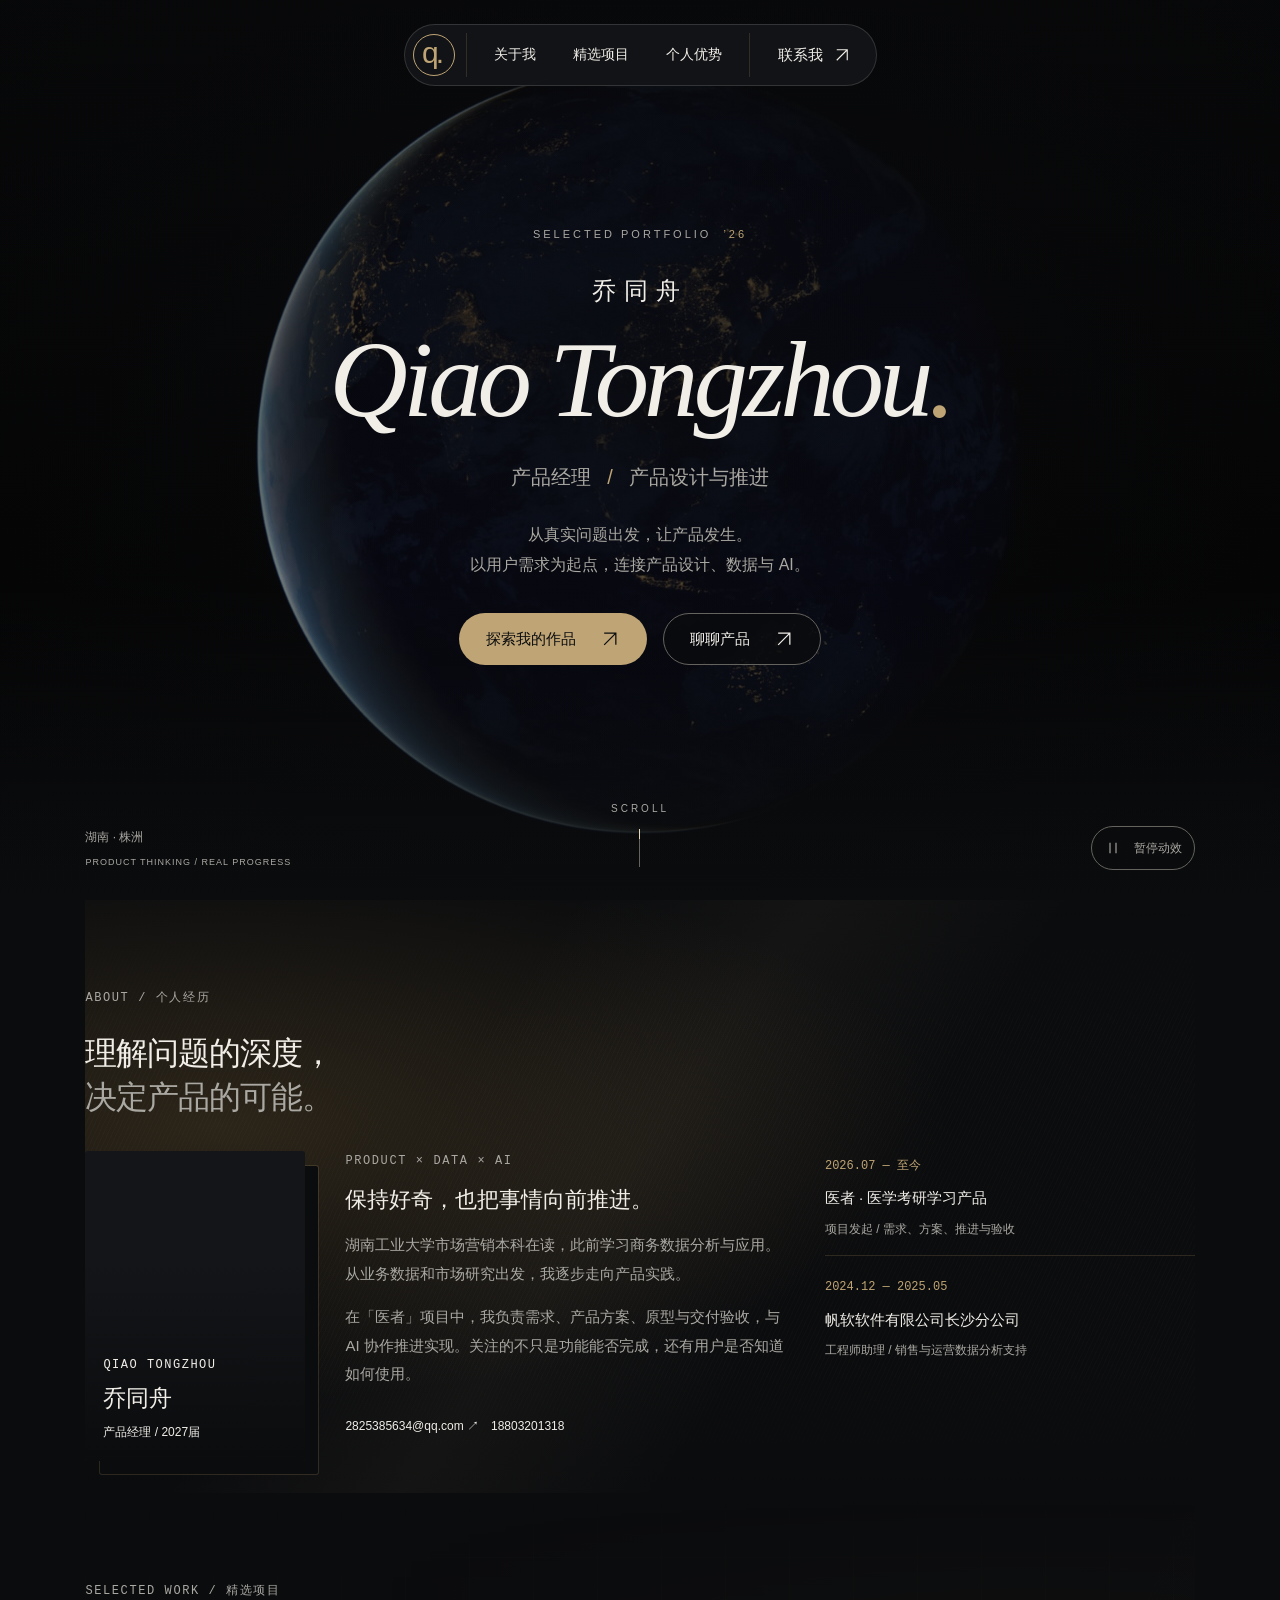
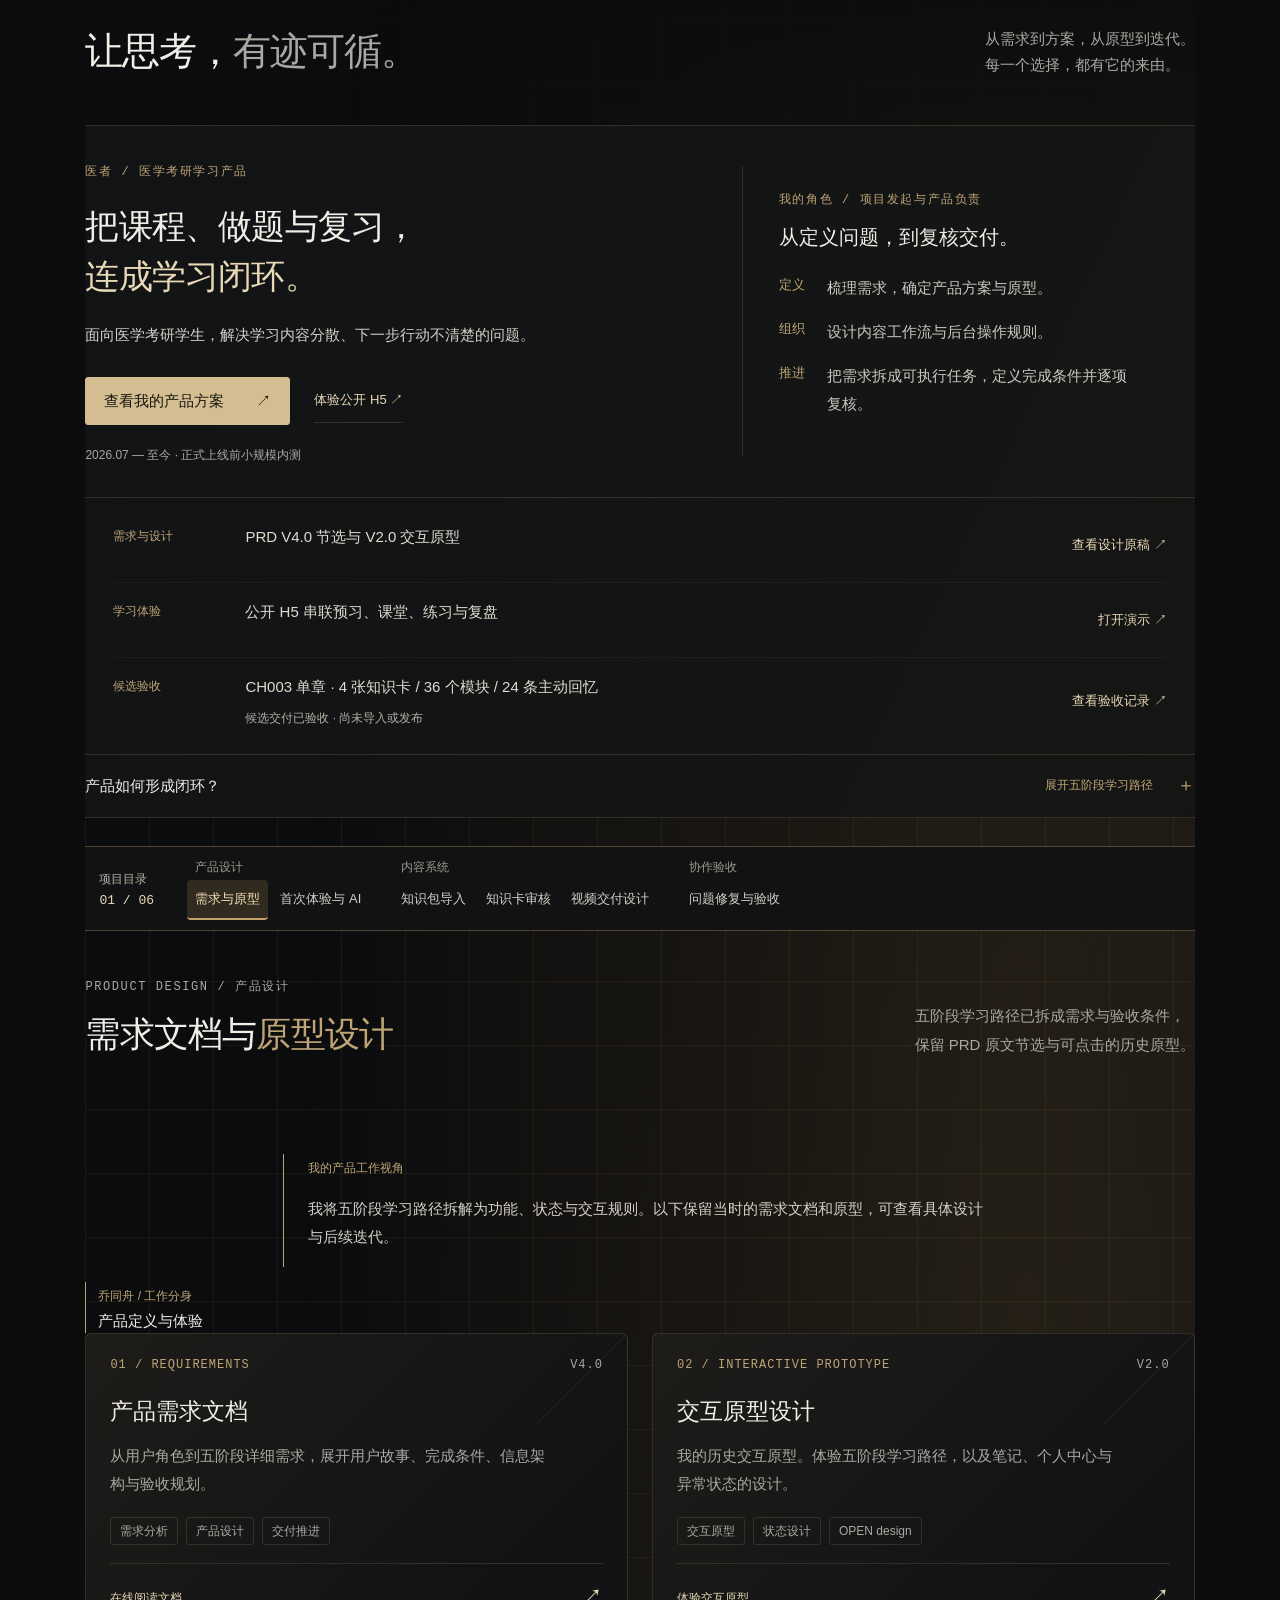
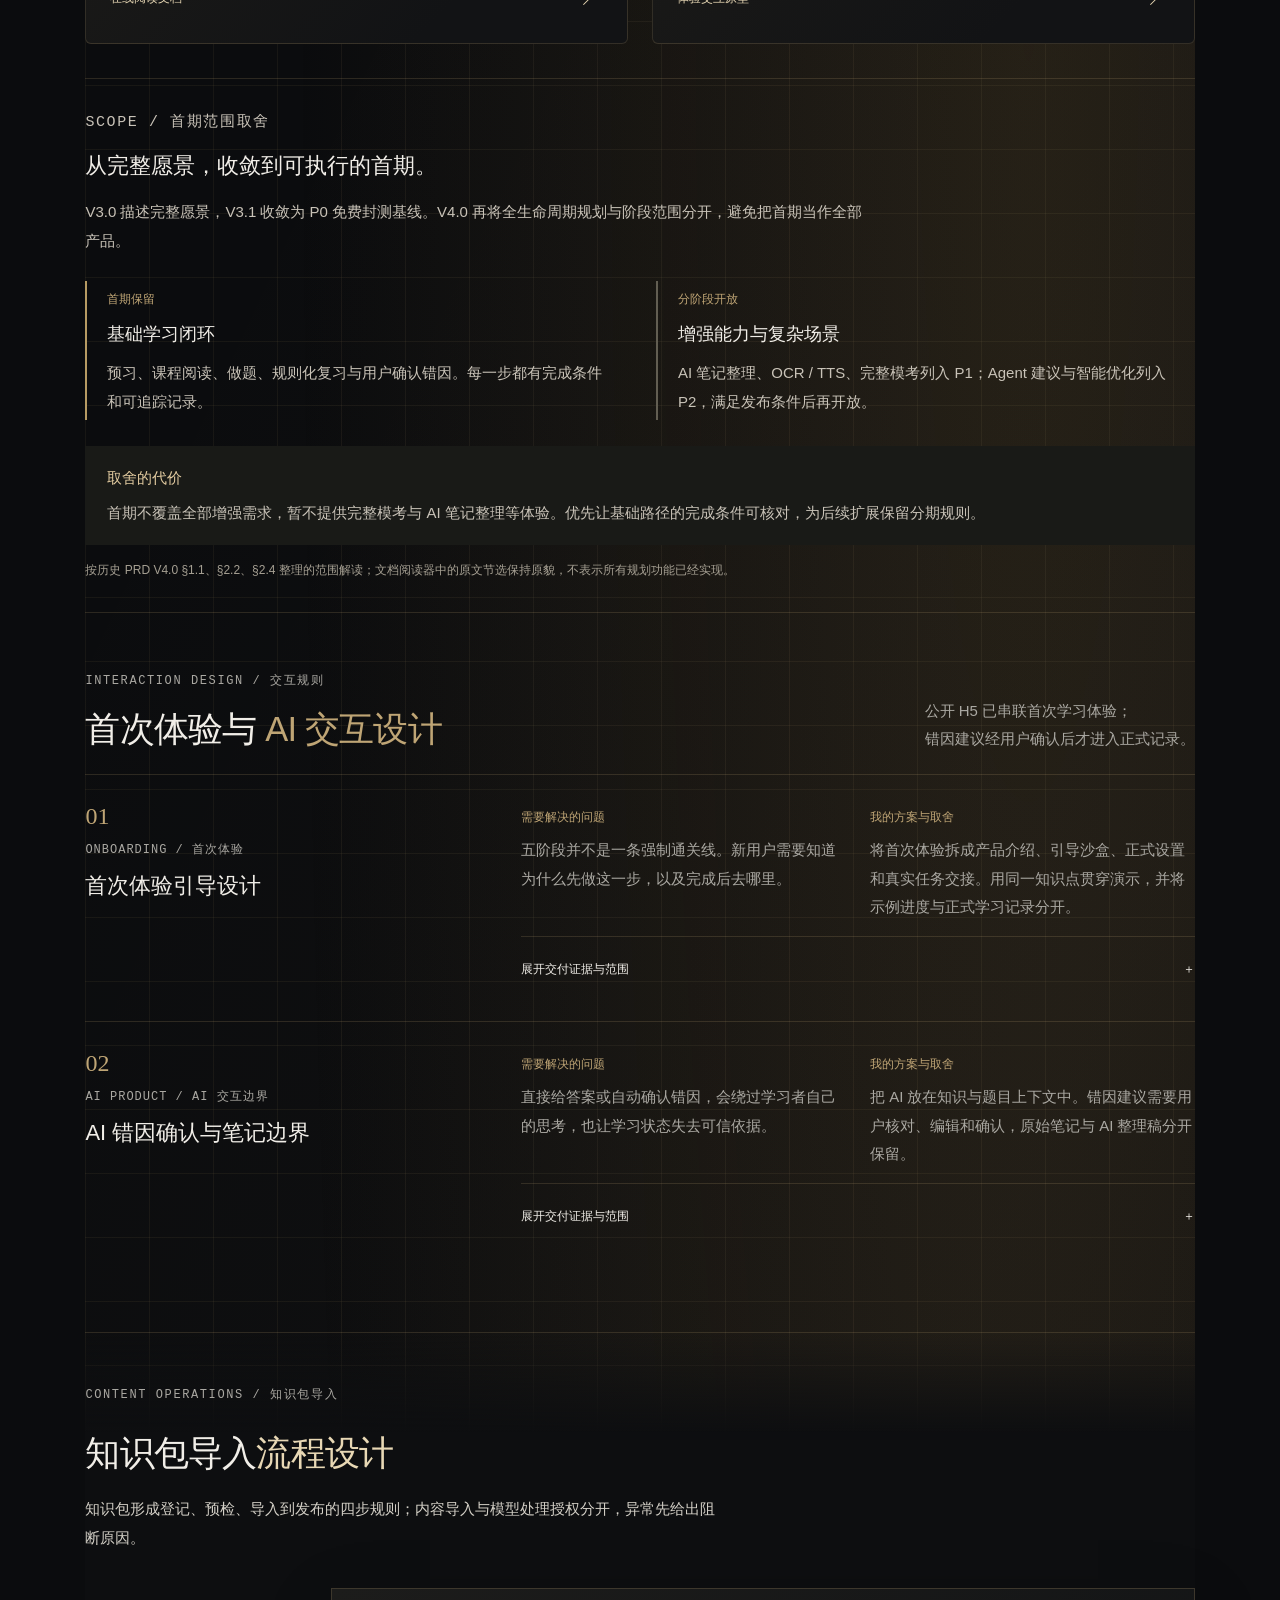
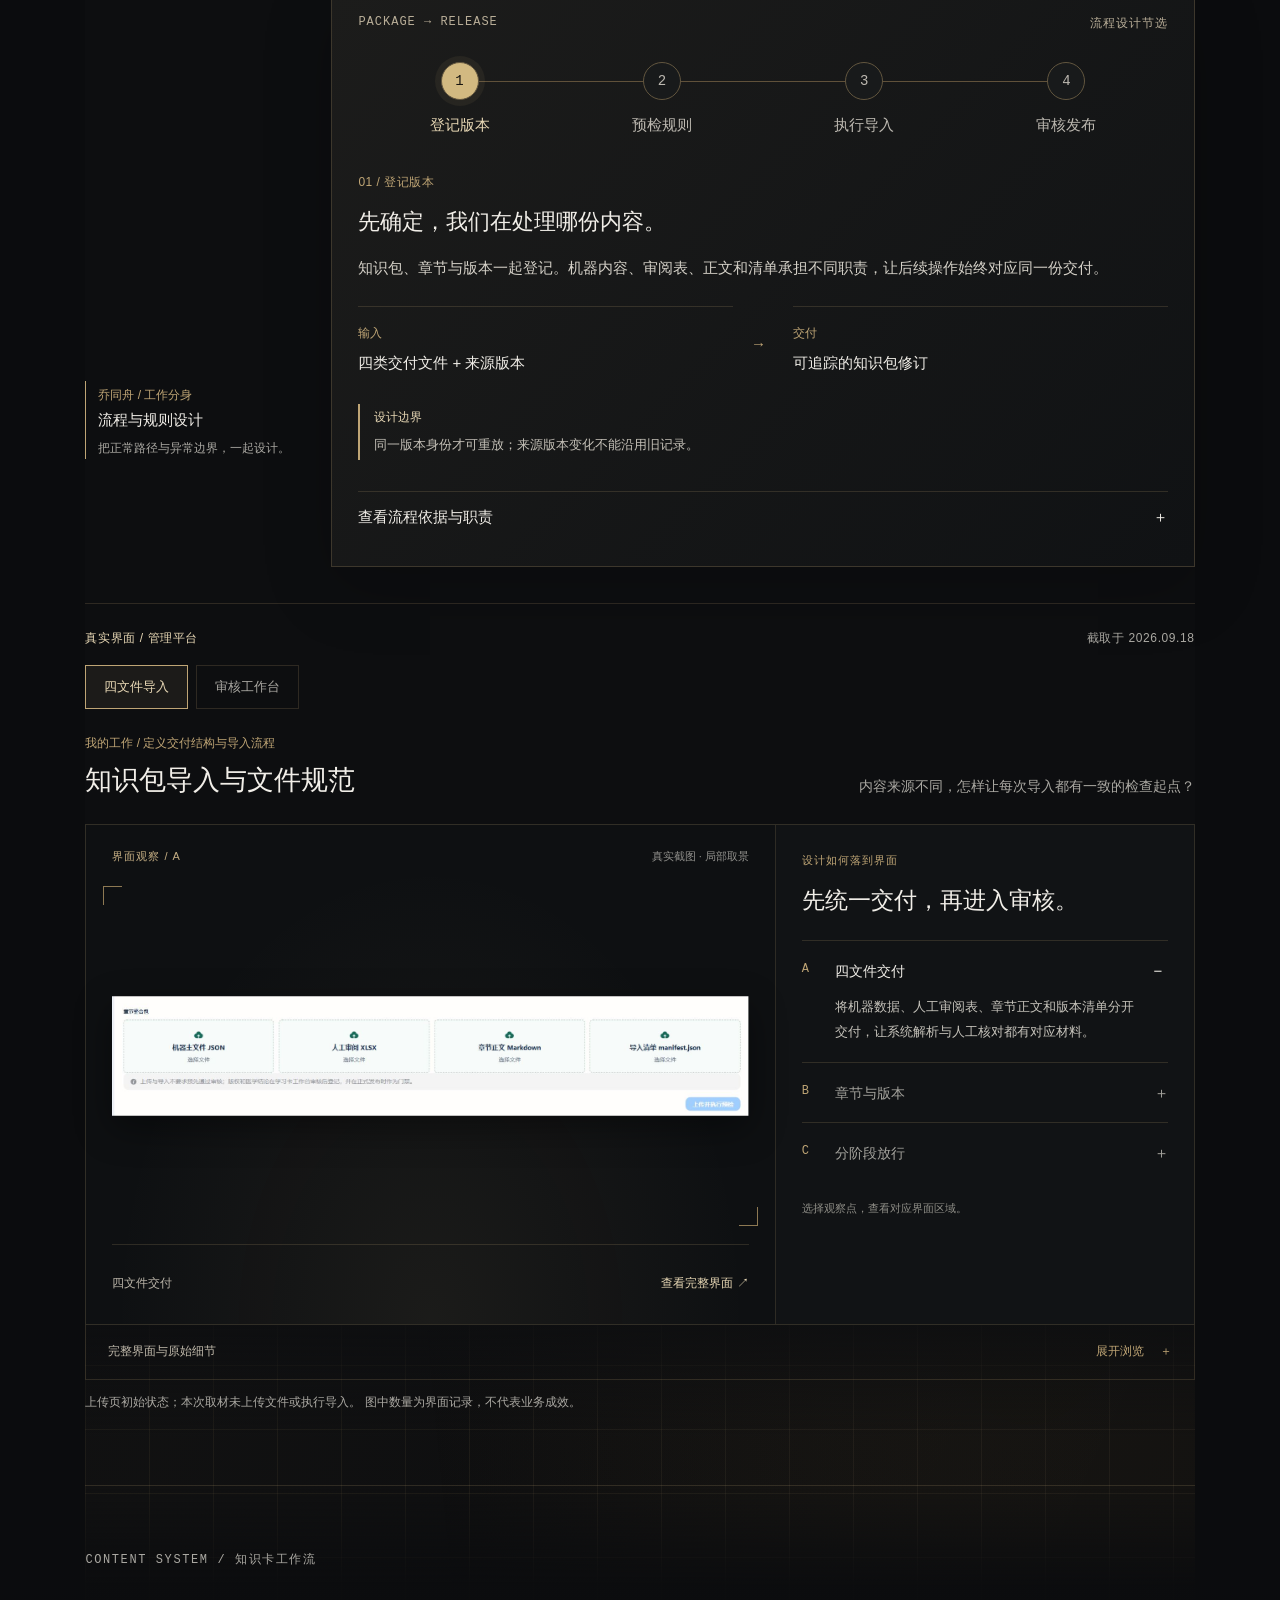
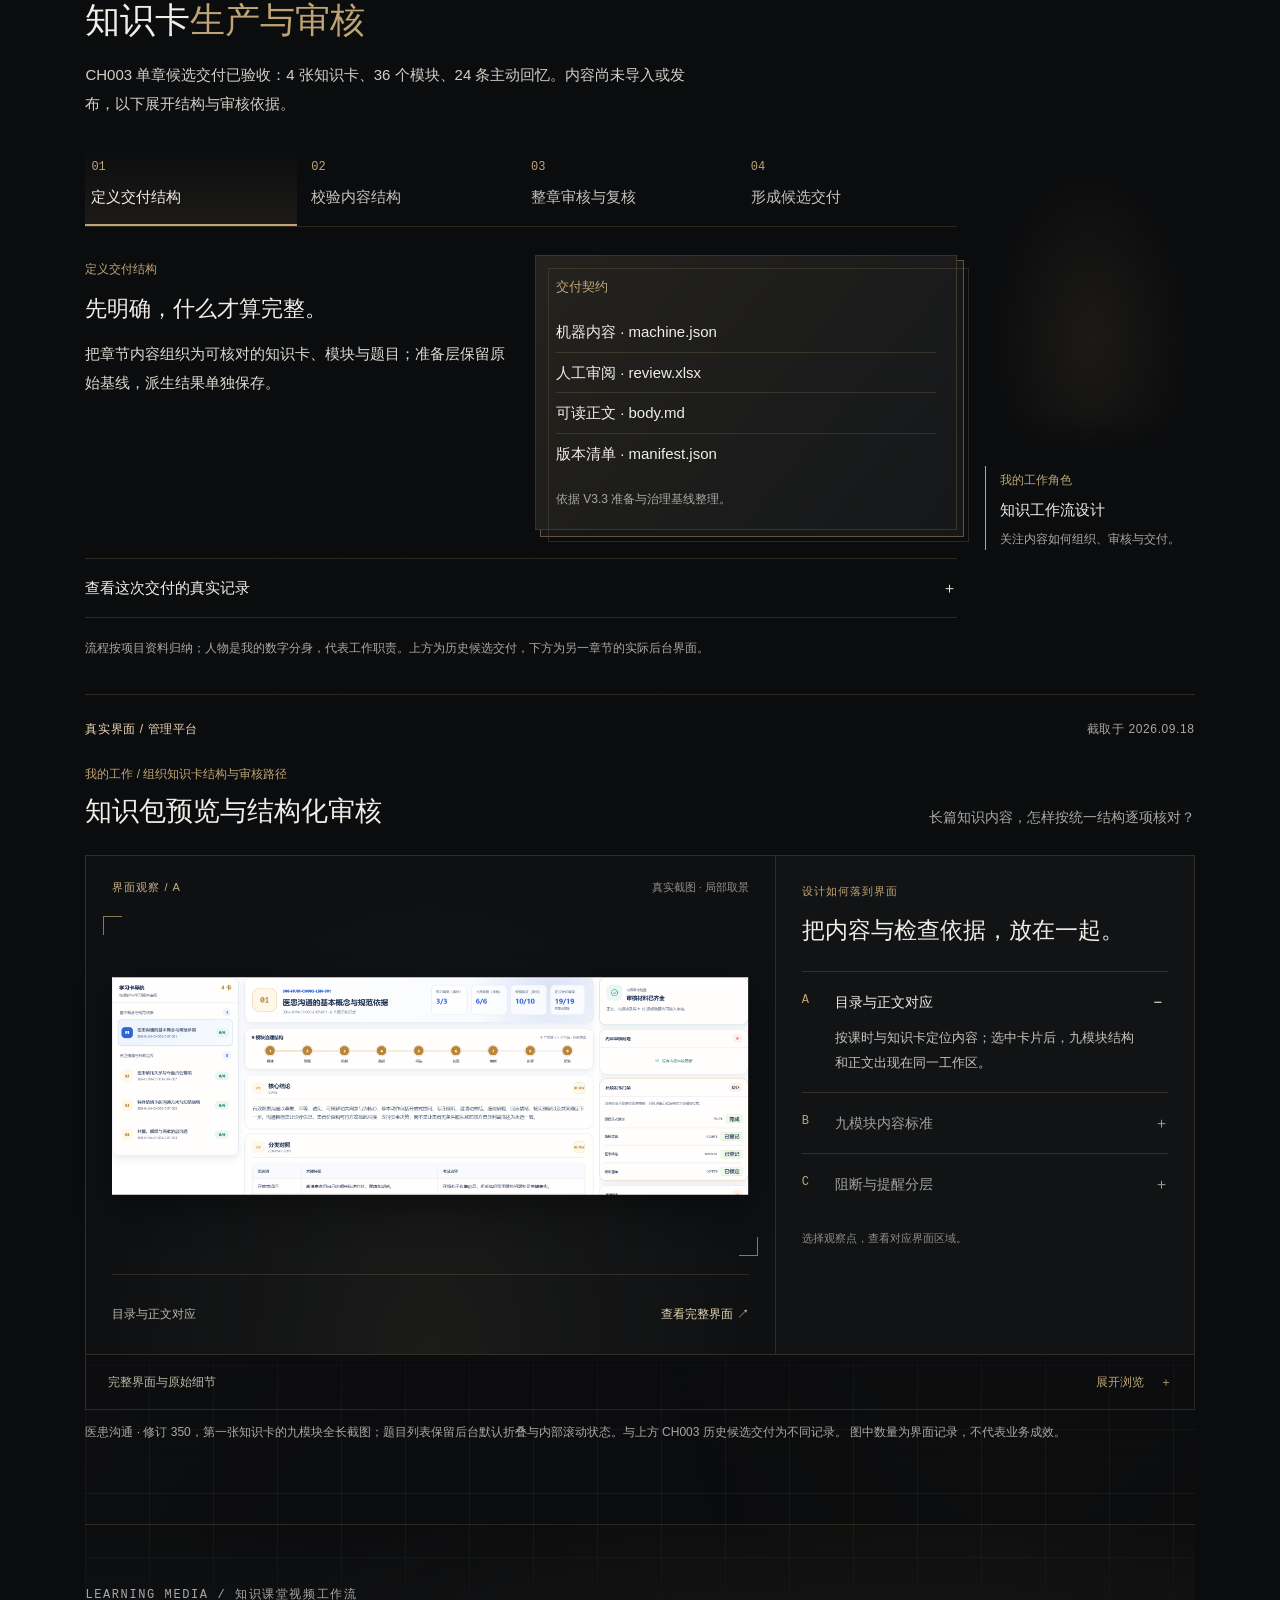
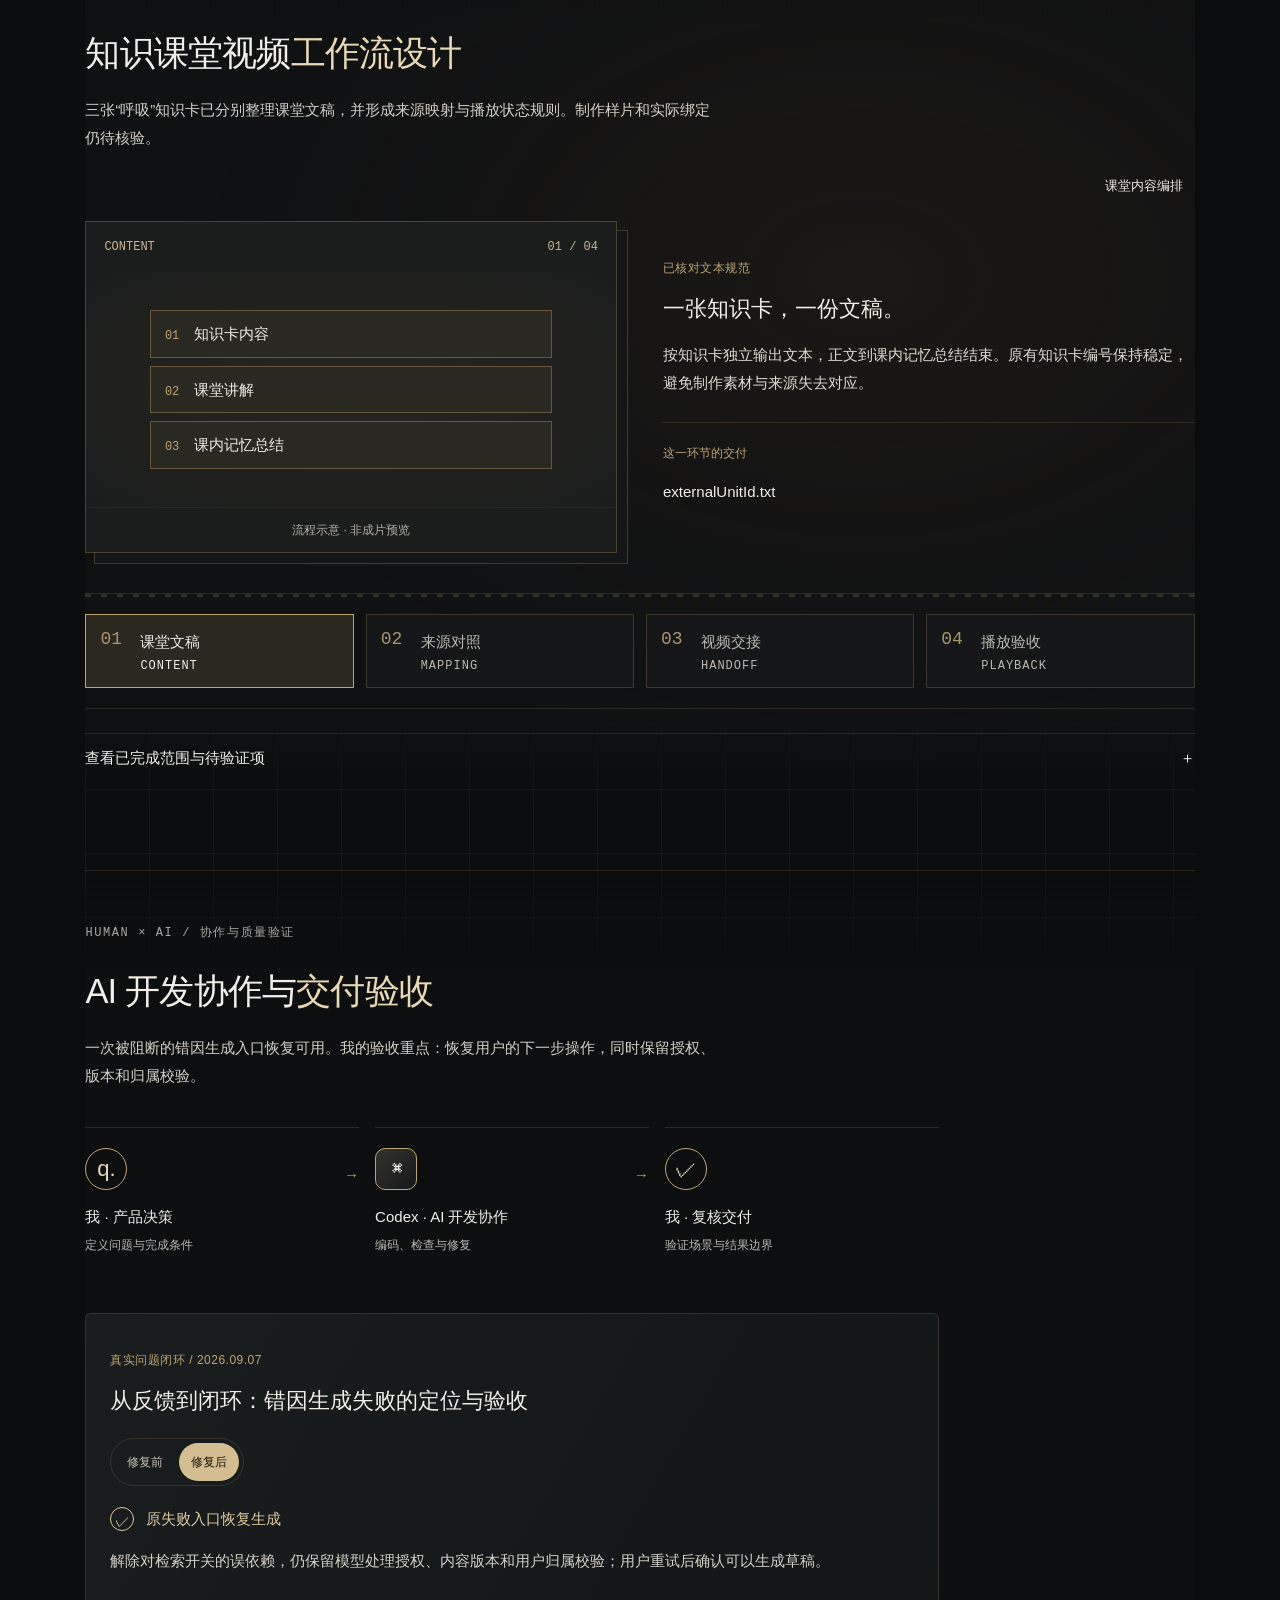
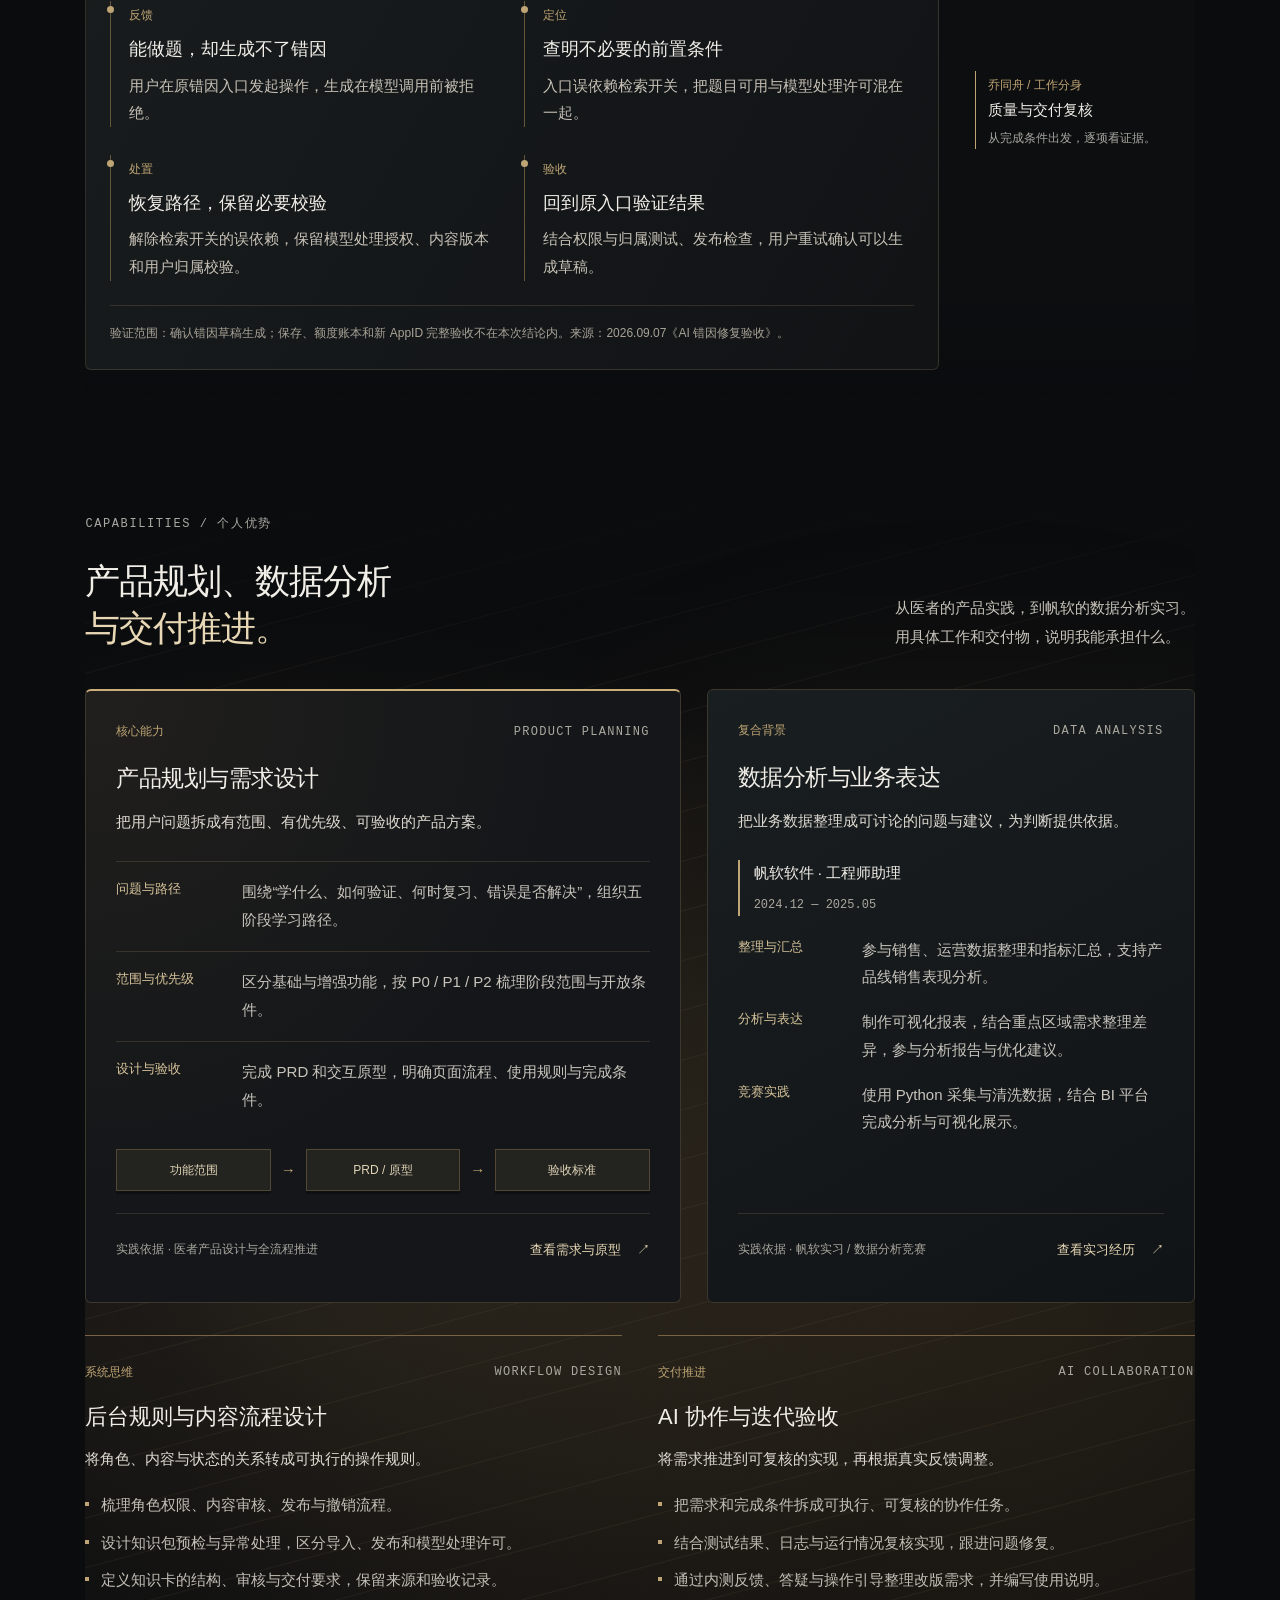
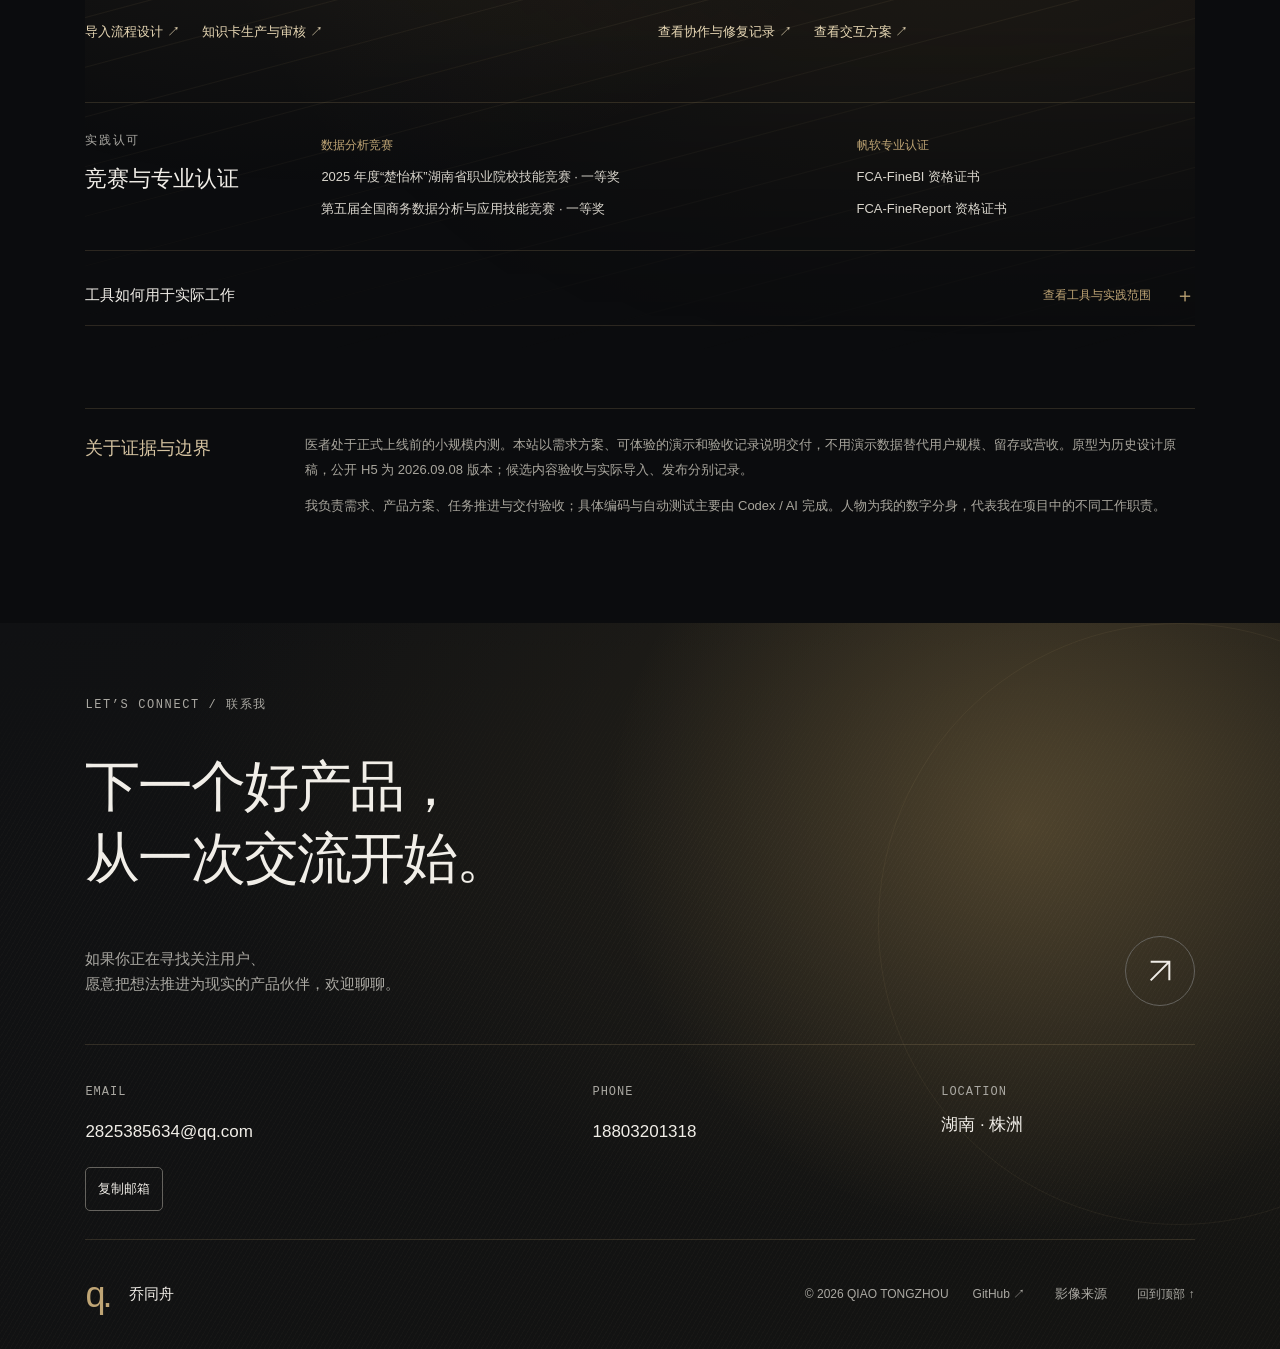
==== commit faa68a1b: "Present admin screenshots as focused product design studies" ====
--- a/index.html
+++ b/index.html
@@ -23,8 +23,8 @@
   <meta name="twitter:image" content="https://qiaotz.github.io/og-cover.png">
   <meta name="twitter:image:alt" content="乔同舟的产品经理作品集">
   <link rel="icon" type="image/svg+xml" href="./favicon.svg">
-  <script type="module" crossorigin src="./assets/index-CgH_NFLR.js"></script>
-  <link rel="stylesheet" crossorigin href="./assets/index-Da8kRYHt.css">
+  <script type="module" crossorigin src="./assets/index-DXMxXnCl.js"></script>
+  <link rel="stylesheet" crossorigin href="./assets/index-BWYKstnw.css">
 </head>
 <body><div id="root"></div></body>
 </html>
--- a/assets/index-BWYKstnw.css
+++ b/assets/index-BWYKstnw.css
@@ -0,0 +1 @@
+:root{color:var(--text);background:var(--bg);font-synthesis:none;text-rendering:optimizelegibility;--lightningcss-light: ;--lightningcss-dark:initial;color-scheme:dark;--bg:#0b0c0e;--surface:#141518;--text:#f1eee8;--text-muted:#aaa8a2;--gold:#bfa575;--gold-highlight:#e8d8b5;--divider:#bfa5752e;--edge:#65635e;--gutter:clamp(48px,6.67vw,112px);--radius:5px;font-family:Segoe UI,Microsoft YaHei,sans-serif}*{box-sizing:border-box}html{scroll-behavior:smooth;scroll-padding-top:24px}body{font-size:var(--fs-body);margin:0;line-height:1.7}a{color:inherit;text-decoration:none}button{font:inherit;color:inherit;cursor:pointer;background:0 0;border:0}button,a{touch-action:manipulation;-webkit-tap-highlight-color:transparent}a,button{transition:color .2s,background .2s,border-color .2s}a:hover,button:hover{color:var(--gold-highlight)}a:focus-visible,button:focus-visible{outline:2px solid var(--gold-highlight);outline-offset:5px}img{max-width:100%;height:auto;display:block}svg{flex-shrink:0}.wrap{width:calc(100% - var(--gutter)*2);max-width:1280px;margin-inline:auto}.skip{z-index:100;background:var(--surface);padding:12px;position:fixed;top:-100px;left:20px}.skip:focus{top:0}.nav-shell{z-index:10;position:absolute;inset:0 0 auto}.nav{border-bottom:1px solid var(--divider);align-items:center;gap:36px;min-height:100px;display:flex}.brand{font-size:var(--fs-body);white-space:nowrap;align-items:center;gap:14px;min-height:44px;font-weight:600;display:inline-flex}.brand-symbol{letter-spacing:-3px;color:var(--gold);padding-right:6px;font-size:36px;font-weight:400}.brand-role{font-size:var(--fs-label);letter-spacing:1.5px;color:var(--text-muted);border-left:1px solid var(--divider);padding-left:20px;font-weight:400}.nav-links{font-size:var(--fs-body);gap:30px;margin-left:auto;display:flex}.nav-links a{align-items:center;min-height:44px;display:flex}.contact-nav{min-height:46px;font-size:var(--fs-body);border:1px solid var(--edge);border-radius:var(--radius);align-items:center;gap:20px;padding:0 16px;display:flex}.contact-nav svg{width:18px}.menu-button{min-width:44px;min-height:44px;display:none}.hero{isolation:isolate;background:var(--bg);flex-direction:column;min-height:max(780px,100svh);display:flex;position:relative;overflow:clip}.hero-media{z-index:-3;pointer-events:none;position:absolute;inset:0 -24% 0 32%}.hero-media img,.hero-media video{object-fit:cover;object-position:72% center;width:100%;height:100%;position:absolute;inset:0}.hero-shade{z-index:-2;pointer-events:none;background:linear-gradient(90deg,var(--bg) 0%,#0b0c0ef0 29%,#0b0c0ea6 48%,#0b0c0e14 76%),linear-gradient(0deg,var(--bg),transparent 25%);position:absolute;inset:0}.hero-content{padding-top:clamp(195px,25vh,260px);padding-bottom:64px}.hero-kicker{font-size:var(--fs-body);color:var(--text-muted);letter-spacing:1px;align-items:center;gap:14px;display:flex}.hero-kicker>span{background:var(--gold);width:24px;height:1px}.hero h1{letter-spacing:-2px;margin:28px 0;font-size:clamp(52px,5vw,72px);font-weight:400;line-height:1.2}.gold-word{color:var(--gold)}.hero-description{flex-direction:column;align-items:flex-start;gap:32px;display:flex}.hero-description p{color:var(--text-muted);max-width:600px;margin:0;font-size:17px;line-height:1.7}.button{border-radius:var(--radius);min-height:50px;font-size:var(--fs-body);justify-content:space-between;align-items:center;gap:32px;padding:10px 22px;display:inline-flex}.button-light{background:var(--gold);color:var(--bg)}.button-light:hover{background:var(--gold-highlight);color:var(--bg)}.button svg{width:20px}.hero-bottom{border-top:1px solid var(--divider);font-size:var(--fs-small);color:var(--text-muted);justify-content:space-between;align-items:center;gap:24px;margin-top:auto;padding-block:24px;display:flex}.scroll-link,.project-entry,.video-control{align-items:center;gap:12px;min-height:44px;display:inline-flex}.project-entry{color:var(--text)}.project-entry span{color:var(--text-muted);font-size:var(--fs-label);margin-left:8px}.project-entry svg{width:18px}.video-control{font-size:var(--fs-small);border:1px solid var(--edge);border-radius:var(--radius);padding:0 12px}.section{padding-top:112px;padding-bottom:32px;scroll-margin-top:12px}.eyebrow{font:var(--fs-label)/1.7 Consolas,monospace;letter-spacing:1.6px;color:var(--text-muted);margin:0 0 24px}.section-head{margin-bottom:48px}.section-head h2{letter-spacing:-1px;margin:0;font-size:clamp(32px,3vw,44px);font-weight:400;line-height:1.35}.section-head h2 span{color:var(--text-muted)}.split-head{justify-content:space-between;align-items:flex-end;gap:32px;display:flex}.split-head>p{color:var(--text-muted);font-size:var(--fs-body);margin:0}.profile-layout{grid-template-columns:minmax(260px,.85fr) 2fr;gap:64px;display:grid}.portrait-card{border-radius:var(--radius);background:var(--surface);min-height:580px;position:relative;overflow:hidden}.portrait-card img{object-fit:cover;object-position:50% 20%;width:100%;height:100%;position:absolute}.portrait-card:after{content:"";background:linear-gradient(0deg,var(--bg),transparent 65%);position:absolute;inset:0}.portrait-caption{z-index:1;position:absolute;bottom:28px;left:28px}.portrait-caption>span{font:var(--fs-label) Consolas,monospace;letter-spacing:1px}.portrait-caption strong{margin:8px 0;font-size:32px;font-weight:400;display:block}.portrait-caption p{font-size:var(--fs-body);margin:0}.profile-intro h3{margin:0 0 20px;font-size:26px;font-weight:400;line-height:1.5}.profile-intro p:not(.eyebrow){font-size:var(--fs-body);color:var(--text-muted)}.profile-intro .eyebrow{margin-bottom:12px}.profile-contact{font-size:var(--fs-body);flex-wrap:wrap;gap:8px 28px;margin:24px 0;display:flex}.profile-contact a{align-items:center;min-height:44px;display:flex}.timeline article{border-top:1px solid var(--divider);grid-template-columns:150px 1fr;gap:20px;padding:20px 0;display:grid}.timeline time{font:var(--fs-label)/1.8 Consolas,monospace;color:var(--text-muted);padding-top:5px}.timeline h4{margin:0;font-size:17px;font-weight:400}.timeline p{font-size:var(--fs-body);color:var(--text-muted);margin:4px 0 0}.stats{border-block:1px solid var(--divider);grid-template-columns:repeat(3,1fr);gap:32px;margin-top:48px;padding:32px 0;display:grid}.stats strong{letter-spacing:-2px;font-size:56px;font-weight:400;line-height:1.2}.stats strong span{font-size:var(--fs-small);color:var(--text-muted);letter-spacing:0;margin-left:12px}.stats h3{font-size:var(--fs-body);margin:16px 0 8px;font-weight:400}.stats p{font-size:var(--fs-small);color:var(--text-muted);margin:0}.featured-project{text-align:left;background:var(--surface);border:1px solid var(--divider);border-radius:var(--radius);grid-template-columns:.85fr 1.15fr;width:100%;padding:0;display:grid;overflow:hidden}.featured-project:hover,.secondary-project:hover{color:var(--text);border-color:var(--edge)}.featured-copy{flex-direction:column;justify-content:space-between;gap:32px;min-width:0;padding:40px;display:flex}.project-index{font:var(--fs-label)/1.5 Consolas,monospace;letter-spacing:1px;color:var(--text-muted)}.project-tags{font-size:var(--fs-small);color:var(--text-muted)}.featured-copy h3{margin:20px 0;font-size:54px;font-weight:400;line-height:1.2}.featured-copy h3>span{margin-top:14px;font-size:25px;line-height:1.5;display:block}.featured-copy>div>p:not(.project-tags){font-size:var(--fs-body);color:var(--text-muted)}.featured-copy .project-role{margin-top:24px;font-size:var(--fs-small)!important}.project-cta{font-size:var(--fs-body);align-items:center;gap:24px;min-height:44px;display:flex}.device-stage{background:var(--bg);justify-content:center;align-items:center;gap:24px;min-width:0;padding:40px 28px 64px;display:flex;position:relative}.device-stage>img{border-radius:8px;align-self:center;width:calc(50% - 12px);max-width:230px;height:auto;box-shadow:0 16px 32px #0005}.device-stage .device-back{margin-top:48px}.stage-note{font-size:var(--fs-label);color:var(--text-muted);text-align:center;position:absolute;bottom:20px;left:20px;right:20px}.project-pair{grid-template-columns:1fr 1fr;gap:28px;margin-top:28px;display:grid}.secondary-project{text-align:left;border:1px solid var(--divider);border-radius:var(--radius);background:var(--surface);min-width:0;padding:0;overflow:hidden}.secondary-visual{background:var(--bg);justify-content:center;align-items:flex-start;height:360px;padding:32px;display:flex;overflow:hidden}.interaction-visual img{border-radius:8px;width:190px;height:auto}.research-visual{align-items:center}.research-sheet{background:var(--surface);border:1px solid var(--edge);width:100%;max-width:440px;padding:28px}.research-sheet>span{font:var(--fs-label) Consolas,monospace;color:var(--text-muted);letter-spacing:1px}.research-sheet h4{margin:20px 0;font-size:26px;font-weight:400}.research-table{border-block:1px solid var(--divider);font-size:var(--fs-body);color:var(--text-muted);text-align:center;grid-template-columns:repeat(4,1fr);padding:14px 0;display:grid}.research-sheet p,.research-sheet small{font-size:var(--fs-label);color:var(--text-muted)}.project-summary{justify-content:space-between;align-items:center;gap:16px;padding:26px;display:flex}.project-summary p{font-size:var(--fs-small);color:var(--text-muted);margin:0 0 8px}.project-summary h3{margin:0;font-size:22px;font-weight:400;line-height:1.5}.project-summary svg{width:20px}.project-footnote{font-size:var(--fs-small);color:var(--text-muted);margin-top:24px;line-height:1.8}.strength-grid{grid-template-columns:repeat(4,1fr);gap:20px;display:grid}.strength-card{background:var(--surface);border-top:1px solid var(--divider);min-width:0;padding:28px 24px}.strength-top{justify-content:space-between;align-items:center;gap:12px;margin-bottom:36px;display:flex}.strength-top small{font:var(--fs-label) Consolas,monospace;color:var(--text-muted)}.strength-card h3{margin:0 0 16px;font-size:21px;font-weight:400;line-height:1.5}.strength-card>p{font-size:var(--fs-body);color:var(--text-muted);line-height:1.8}.strength-tags{border-top:1px solid var(--divider);font-size:var(--fs-label);color:var(--text-muted);margin-top:26px;padding-top:18px}.contact-section{background:var(--surface);margin-top:100px;position:relative}.contact-glow{display:none}.contact-inner{flex-direction:column;min-height:100svh;padding-top:100px;display:flex}.contact-section h2{letter-spacing:-2px;margin:12px 0 36px;font-size:clamp(38px,5vw,72px);font-weight:400;line-height:1.3}.contact-section h2 span{color:var(--text)}.contact-row{justify-content:space-between;align-items:center;gap:28px;display:flex}.contact-row p{font-size:var(--fs-body);color:var(--text-muted)}.contact-orbit{border:1px solid var(--edge);border-radius:50%;flex-shrink:0;justify-content:center;align-items:center;width:88px;height:88px;display:flex}.contact-orbit svg{width:32px;height:32px}.contact-orbit:hover{background:var(--text);color:var(--bg)}.contact-details{border-top:1px solid var(--divider);grid-template-columns:1.5fr 1fr .8fr;gap:32px;margin-top:48px;padding:40px 0 56px;display:grid}.contact-details>div>span{font:var(--fs-label) Consolas,monospace;letter-spacing:1px;color:var(--text-muted);margin-bottom:12px;display:block}.contact-details a,.contact-details p{overflow-wrap:anywhere;margin:0;font-size:20px}.contact-details a{align-items:center;min-height:44px;display:inline-flex}.copy-button{font-size:var(--fs-small);border:1px solid var(--edge);border-radius:var(--radius);min-height:44px;margin-top:12px;padding:0 12px;display:block}footer{border-top:1px solid var(--divider);color:var(--text-muted);font-size:var(--fs-label);flex-wrap:wrap;align-items:center;gap:24px;margin-top:auto;padding:24px 0;display:flex}footer .brand{color:var(--text);margin-right:auto}footer a,footer button{align-items:center;min-height:44px;display:inline-flex}footer button{font-size:var(--fs-small)}dialog{background:var(--surface);width:min(900px,100% - 32px);max-height:90svh;color:var(--text);border:1px solid var(--edge);border-radius:var(--radius);padding:0}dialog::backdrop{background:#000c}.dialog-head{background:var(--surface);border-bottom:1px solid var(--divider);font:var(--fs-label) Consolas,monospace;justify-content:space-between;align-items:center;gap:16px;padding:14px 28px;display:flex;position:sticky;top:0}.dialog-head button{min-height:44px;font:14px Segoe UI,Microsoft YaHei,sans-serif}.dialog-body{padding:28px 40px 40px}.dialog-body h2{font-size:30px;font-weight:400;line-height:1.4}.dialog-body p{color:var(--text-muted);overflow-wrap:anywhere}.dialog-body img{border-radius:6px;width:100%;max-width:400px;height:auto;margin:32px auto 0}.dialog-body a{color:var(--gold);text-decoration:underline}.toast{background:var(--text);color:var(--bg);border-radius:var(--radius);z-index:60;opacity:0;pointer-events:none;font-size:var(--fs-body);overflow-wrap:anywhere;max-width:90vw;padding:12px 20px;position:fixed;bottom:28px;left:50%;transform:translate(-50%)}.toast.show{opacity:1}.reveal{opacity:0;transition:opacity .24s,transform .24s;transform:translateY(8px)}.reveal.entered,.paused .reveal{opacity:1;transform:none}.paused *{transition:none!important;animation:none!important}@media (width<=1200px){:root{--gutter:56px}.brand-role{display:none}.nav,.nav-links{gap:24px}.hero h1{font-size:56px}.hero-content{padding-top:200px}.profile-layout{grid-template-columns:.9fr 1.7fr;gap:40px}.timeline article{grid-template-columns:1fr;gap:4px}.featured-copy{padding:30px}.featured-copy h3{font-size:46px}.featured-copy h3>span{font-size:23px}.device-stage{gap:16px;padding-inline:20px}.strength-grid{grid-template-columns:repeat(2,1fr)}.contact-details{grid-template-columns:1.5fr 1fr}.contact-details>div:last-child{grid-column:1/-1}}@media (width<=850px){:root{--gutter:32px}.nav{gap:20px;min-height:88px}.nav-links{font-size:var(--fs-body);gap:18px}.contact-nav{gap:10px}.hero{min-height:max(780px,100svh)}.hero-content{padding-top:210px}.hero h1{font-size:52px}.hero-media{left:16%;right:-65%}.hero-shade{background:linear-gradient(90deg,var(--bg),#0b0c0ecc 35%,#0b0c0e40),linear-gradient(0deg,var(--bg),transparent 35%)}.project-entry span{display:none}.section{padding-top:88px}.profile-layout{grid-template-columns:1fr}.portrait-card{max-width:360px;min-height:440px}.timeline article{grid-template-columns:145px 1fr;gap:20px}.split-head{display:block}.split-head>p{margin-top:20px}.featured-project{grid-template-columns:1fr}.featured-copy{gap:28px}.device-stage{padding-top:32px}.project-pair{gap:20px}.secondary-visual{height:300px;padding:24px}.research-sheet{padding:20px}.research-sheet h4{font-size:22px}.project-summary{padding:24px}.project-summary h3{font-size:20px}.stats{gap:20px}.stats strong{font-size:46px}.contact-inner{padding-top:88px}}@media (width<=600px){:root{--gutter:24px}.nav{gap:12px;min-height:80px}.brand{font-size:var(--fs-body);gap:8px}.brand-symbol{padding-right:2px;font-size:30px}.menu-button{font-size:var(--fs-body);margin-left:auto;display:block}.nav-links{top:80px;left:var(--gutter);right:var(--gutter);background:var(--surface);border:1px solid var(--edge);border-radius:var(--radius);padding:12px 20px;display:none;position:absolute}.nav-links.is-open{flex-direction:column;gap:4px;display:flex}.contact-nav{font-size:var(--fs-body);gap:8px;min-height:44px;padding:0 10px}.contact-nav svg{width:16px}.hero{min-height:max(740px,100svh)}.hero-content{padding-top:174px;padding-bottom:52px}.hero-kicker{font-size:var(--fs-small);letter-spacing:0}.hero h1{letter-spacing:-1px;margin:26px 0;font-size:38px}.hero-description{gap:30px}.hero-description p{font-size:var(--fs-body)}.hero-description p br{display:none}.hero-media{inset:18% -135% 0 -5%;-webkit-mask-image:linear-gradient(#0000,#000 18%);mask-image:linear-gradient(#0000,#000 18%)}.hero-shade{background:linear-gradient(90deg,#0b0c0ef5,#0b0c0ea6 70%,#0b0c0e59),linear-gradient(0deg,var(--bg),transparent 32%)}.hero-bottom{grid-template-columns:1fr auto;gap:12px;padding-block:20px;display:grid}.project-entry{border-bottom:1px solid var(--divider);grid-area:1/1/auto/-1;justify-content:space-between;padding-bottom:16px}.project-entry span{font-size:var(--fs-label);margin-left:auto;display:inline}.scroll-link{font-size:var(--fs-small)}.video-control{font-size:var(--fs-label)}.section{padding-top:72px;padding-bottom:24px}.section-head{margin-bottom:32px}.section-head h2{letter-spacing:-.6px;font-size:30px}.eyebrow{font-size:var(--fs-label);letter-spacing:1px;margin-bottom:20px}.profile-intro h3{font-size:23px}.profile-contact{flex-direction:column;gap:0}.timeline article{grid-template-columns:1fr;gap:6px}.stats{grid-template-columns:1fr;gap:24px}.stats>div{grid-template-columns:105px 1fr;align-items:center;column-gap:16px;display:grid}.stats strong{grid-row:span 2;font-size:42px}.stats h3{font-size:var(--fs-body);margin:0 0 6px}.stats p{font-size:var(--fs-label)}.stats strong span{font-size:var(--fs-label);margin-left:8px}.featured-copy{gap:24px;padding:24px}.featured-copy h3{font-size:42px}.featured-copy h3>span{font-size:23px}.device-stage{gap:14px;padding:24px 18px 70px}.device-stage>img{width:calc(50% - 7px)}.stage-note{font-size:var(--fs-label)}.project-pair{grid-template-columns:1fr;gap:24px;margin-top:24px}.secondary-visual{height:320px}.research-sheet h4{font-size:25px}.strength-grid{grid-template-columns:1fr}.strength-card{padding:28px}.strength-top{margin-bottom:28px}.contact-section{margin-top:64px}.contact-inner{padding-top:72px}.contact-section h2{letter-spacing:-1px;font-size:38px}.contact-row{align-items:flex-start;gap:16px}.contact-row p{font-size:var(--fs-body)}.contact-orbit{width:56px;height:56px}.contact-orbit svg{width:24px}.contact-details{grid-template-columns:1fr;gap:28px;margin-top:32px;padding:32px 0}.contact-details a,.contact-details p{font-size:18px}.copy-button{margin-top:8px}footer{gap:16px}footer>span{order:4;width:100%}.dialog-body{padding:24px}.dialog-body h2{font-size:25px}.dialog-head{padding:12px 20px}}@media (width<=360px){:root{--gutter:20px}.hero h1{letter-spacing:-1px;font-size:32px}.nav{gap:8px}.brand{gap:5px}.contact-nav{padding:0 8px}.hero-content{padding-top:150px}.project-entry span{font-size:var(--fs-label)}.research-sheet{padding:16px}.research-sheet h4{font-size:22px}.contact-section h2{font-size:32px}}@media (prefers-reduced-motion:reduce){html{scroll-behavior:auto}*,:before,:after{transition:none!important;animation:none!important}.reveal{opacity:1;transform:none}}:root{--accent-gradient:linear-gradient(100deg,#e8d8b5,#bfa575 55%,#8f744c);--font-display:Georgia,"Times New Roman",serif}html{scroll-padding-top:110px}.floating-nav{pointer-events:none;justify-content:center;display:flex;position:fixed;top:24px;left:20px;right:20px}.floating-nav .nav{-webkit-backdrop-filter:blur(16px);backdrop-filter:blur(16px);pointer-events:auto;background:#141518eb;border:1px solid #f1eee826;border-radius:100px;gap:10px;width:auto;max-width:100%;min-height:60px;margin:0;padding:7px;transition:box-shadow .25s}.floating-nav.is-scrolled .nav{box-shadow:0 8px 30px #0005}.floating-nav .brand{justify-content:center;gap:0;min-width:44px;min-height:44px}.floating-nav .brand-symbol{border:1px solid var(--gold);letter-spacing:-3px;border-radius:50%;place-items:center;width:42px;height:42px;margin:0;padding:0 4px 4px 0;font-size:30px;line-height:1;display:grid}.floating-nav .brand:hover .brand-symbol{color:var(--gold-highlight);border-color:var(--gold-highlight)}.nav-name{display:none}.floating-nav .nav-links{border-inline:1px solid var(--divider);gap:3px;margin:0;padding-inline:10px;font-size:14px}.floating-nav .nav-links a{border-radius:100px;padding:8px 17px}.floating-nav .nav-links a:hover,.floating-nav .nav-links a[aria-current]{color:var(--text);background:#bfa5751a}.floating-nav .contact-nav{border-color:#0000;border-radius:100px;gap:10px;padding-inline:17px}.floating-nav .contact-nav:hover,.button-outline:hover{border-color:var(--gold);background:var(--surface);color:var(--gold-highlight)}.hero{min-height:max(800px,100svh)}.hero-media{opacity:.8;inset:0 -10%;-webkit-mask-image:none;mask-image:none}.hero-media img,.hero-media video{object-position:50% 50%}.hero-media video{opacity:0;transition:opacity .6s}.hero-media.video-ready video{opacity:1}.hero-media.is-fallback img{animation:16s ease-in-out infinite alternate earth-drift}.hero-media[data-motion=paused] img{animation-play-state:paused}@keyframes earth-drift{0%{transform:scale(1.025)translate(-1%)}to{transform:scale(1.08)translate(1%)}}@media (prefers-reduced-motion:reduce){.hero-media.is-fallback img{animation:none}}.hero-shade{background:radial-gradient(ellipse at 50% 45%,#0b0c0ec4,#0b0c0e61 58%,#0b0c0e33),linear-gradient(0deg,var(--bg) 0%,transparent 36%,#0b0c0e66 100%)}.centered-hero{text-align:center;flex-direction:column;flex:1;justify-content:center;align-items:center;padding-block:170px 80px;display:flex}.centered-hero .hero-kicker{letter-spacing:3px;color:var(--text-muted);justify-content:center;gap:12px;margin:0 0 30px;font-size:11px;display:flex}.centered-hero .hero-kicker .kicker-year{width:auto;height:auto;color:var(--gold);background:0 0}.hero .centered-hero h1{letter-spacing:-5px;margin:0 0 26px;font-size:clamp(76px,8.5vw,128px);font-weight:400;line-height:.98}.hero-name-cn{letter-spacing:8px;margin-bottom:20px;font-family:Segoe UI,Microsoft YaHei,sans-serif;font-size:24px;font-weight:400;line-height:1.4;display:block}.hero-name-en{font-family:var(--font-display);font-style:italic;display:block}.name-dot{color:var(--gold)}.hero-role{color:var(--text-muted);justify-content:center;align-items:center;gap:16px;margin-bottom:26px;font-size:20px;display:flex}.role-divider{color:var(--gold);font-weight:300}.rotating-role{color:var(--text);text-align:left;min-width:5em;animation:.45s both role-in}.centered-hero .hero-description{align-items:center;gap:32px}.centered-hero .hero-description p{max-width:460px;font-size:16px;line-height:1.9}.hero-actions{flex-wrap:wrap;justify-content:center;align-items:center;gap:16px;display:flex}.hero-actions .button{border:1px solid #0000;border-radius:100px;gap:24px;min-height:52px;padding:12px 26px;transition:transform .25s,border-color .25s,background .25s}.hero-actions .button:hover{border-color:var(--gold-highlight);transform:translateY(-2px)}.hero-actions .button-outline{border-color:var(--edge);color:var(--text);background:#0b0c0ecc}.hero .hero-bottom{border:0;grid-template-columns:1fr auto 1fr;align-items:end;gap:24px;margin-top:0;padding-block:0 30px;display:grid}.hero-location{color:var(--text-muted);font-size:12px;line-height:1.8}.hero-location>span{letter-spacing:1px;margin-top:5px;font-size:9px;display:block}.hero-bottom .video-control{background:#0b0c0eb3;border-radius:100px;justify-self:end;font-size:12px}.hero-bottom .scroll-link{min-height:70px;color:var(--text-muted);letter-spacing:3px;flex-direction:column;align-items:center;gap:12px;font-size:10px;display:flex}.scroll-link i{background:var(--edge);width:1px;height:38px;display:block;position:relative;overflow:hidden}.scroll-link i:after{content:"";background:var(--gold-highlight);width:1px;height:10px;animation:1.5s infinite scroll-dot;position:absolute;top:0;left:0}.app.is-intro{opacity:0}.app.is-ready{opacity:1;transition:opacity .5s ease-out}.is-ready .name-reveal{animation:1.2s cubic-bezier(.16,1,.3,1) .1s both name-in}.is-ready .blur-in{animation:1s cubic-bezier(.16,1,.3,1) .3s both blur-in}.is-ready .hero-role{animation-delay:.4s}.is-ready .hero-description{animation-delay:.5s}.opening{z-index:9999;background:var(--bg);color:var(--text);place-items:center;transition:opacity .6s;display:grid;position:fixed;inset:0}.opening.exiting{opacity:0;pointer-events:none}.opening-label{letter-spacing:3px;color:var(--text-muted);font-size:12px;animation:.6s .1s both label-in;position:absolute;top:48px;left:48px}.opening-skip{min-height:44px;color:var(--text-muted);padding:8px;font-size:13px;position:absolute;top:32px;right:40px}.opening-word{font:italic 400 clamp(56px,7vw,100px)/1.1 var(--font-display);color:var(--text);animation:.9s cubic-bezier(.4,0,.2,1) both opening-word}.opening-foot{justify-content:space-between;align-items:flex-end;gap:24px;display:flex;position:absolute;bottom:48px;left:48px;right:48px}.opening-foot>span:first-child{color:var(--text-muted);letter-spacing:1px;font-size:12px}.opening-count{font:400 clamp(80px,9vw,128px)/.85 var(--font-display);font-variant-numeric:tabular-nums;letter-spacing:-4px}.opening-track{background:var(--divider);height:3px;position:absolute;bottom:0;left:0;right:0}.opening-track>span{background:var(--accent-gradient);transform-origin:0;height:100%;display:block;box-shadow:0 0 8px #bfa57559}@keyframes name-in{0%{opacity:0;transform:translateY(50px)}to{opacity:1;transform:none}}@keyframes blur-in{0%{opacity:0;filter:blur(10px);transform:translateY(20px)}to{opacity:1;filter:blur();transform:none}}@keyframes role-in{0%{opacity:0;transform:translateY(7px)}to{opacity:1;transform:none}}@keyframes label-in{0%{opacity:0;transform:translateY(-20px)}to{opacity:1;transform:none}}@keyframes opening-word{0%{opacity:0;transform:translateY(20px)}40%,75%{opacity:1;transform:translateY(0)}to{opacity:0;transform:translateY(-20px)}}@keyframes scroll-dot{0%{transform:translateY(-10px)}to{transform:translateY(48px)}}@media (width<=850px){.hero .centered-hero h1{letter-spacing:-3px;font-size:82px}.hero-media{inset:0 -40%}.hero-location>span{display:none}.hero-name-cn{font-size:22px}}@media (width<=600px){.floating-nav{top:18px;left:16px;right:16px}.floating-nav .nav{gap:10px;width:100%;max-width:380px;min-height:58px;padding:6px}.floating-nav .brand{margin-right:auto}.floating-nav .menu-button{margin-left:0;padding-inline:12px;font-size:13px}.floating-nav .contact-nav{padding-inline:12px;font-size:13px}.floating-nav .nav-links{background:var(--surface);border:1px solid var(--divider);border-radius:20px;gap:4px;margin:0;padding:12px;position:absolute;top:70px;left:0;right:0}.floating-nav .nav-links a{min-height:44px;padding-inline:18px}.hero{min-height:max(720px,100svh)}.centered-hero{padding-block:145px 66px}.centered-hero .hero-kicker{letter-spacing:2px;margin-bottom:26px;font-size:10px}.hero .centered-hero h1{letter-spacing:-2px;margin-bottom:28px;font-size:clamp(42px,12vw,65px)}.hero-name-cn{letter-spacing:6px;margin-bottom:18px;font-size:22px}.hero-role{gap:12px;margin-bottom:24px;font-size:17px}.centered-hero .hero-description{gap:30px}.centered-hero .hero-description p{max-width:320px;font-size:14px;line-height:1.9}.centered-hero .hero-description p br{display:block}.hero-actions{gap:10px}.hero-actions .button{gap:12px;min-height:48px;padding:12px 18px;font-size:13px}.hero-actions svg{width:17px}.hero-media{inset:0 -90%;-webkit-mask-image:none;mask-image:none}.hero-shade{background:radial-gradient(ellipse at 50% 40%,#0b0c0ecc,#0b0c0e80 65%),linear-gradient(0deg,var(--bg),transparent 55%)}.hero .hero-bottom{grid-template-columns:1fr 1fr;gap:16px;padding-block:0 24px}.hero-location{display:none}.hero-bottom .scroll-link{align-items:flex-start;gap:10px;min-height:60px}.hero-bottom .scroll-link i{height:28px;margin-left:20px}.hero-bottom .video-control{align-self:end}.opening-label{font-size:10px;top:32px;left:24px}.opening-skip{font-size:12px;top:19px;right:18px}.opening-foot{bottom:32px;left:24px;right:24px}.opening-foot>span:first-child{max-width:130px;font-size:11px;line-height:1.8}.opening-count{font-size:80px}}@media (width<=360px){.hero-actions .button{gap:9px;padding-inline:15px}.hero .centered-hero h1{font-size:42px}.hero-role{font-size:16px}.centered-hero{padding-top:135px}.hero .hero-bottom{padding-bottom:22px}.opening-count{font-size:68px}}@media (prefers-reduced-motion:reduce){.is-ready .name-reveal,.is-ready .blur-in,.rotating-role{opacity:1;filter:none;animation:none;transform:none}.scroll-link i:after{animation:none}.hero-actions .button:hover{transform:none}.app.is-ready{transition:none}}.project-evidence{padding:64px 0 24px;scroll-margin-top:110px}.evidence-heading{justify-content:space-between;align-items:end;gap:32px;margin-bottom:28px;display:flex}.evidence-heading .eyebrow{margin-bottom:12px}.evidence-heading h3{letter-spacing:-.8px;margin:0;font-size:32px;font-weight:400;line-height:1.45}.evidence-heading h3 span{color:var(--gold)}.evidence-heading>p{color:var(--text-muted);font-size:var(--fs-body);margin:0}.evidence-cards{grid-template-columns:1fr 1fr;gap:24px;display:grid}.evidence-card{text-align:left;border:1px solid var(--divider);border-radius:var(--radius);background:linear-gradient(135deg,#1d1c19,#121315 75%);flex-direction:column;align-items:stretch;min-width:0;padding:32px;display:flex}.evidence-card:hover{border-color:var(--gold);color:var(--text)}.evidence-kind{font:var(--fs-label) Consolas,monospace;letter-spacing:1px;color:var(--gold);justify-content:space-between;gap:12px;display:flex}.evidence-kind>span{color:var(--text-muted);white-space:nowrap}.evidence-card h4{font-size:var(--fs-panel);margin:30px 0 12px;font-weight:400}.evidence-card p{font-size:var(--fs-body);color:var(--text-muted);max-width:440px;margin:0 0 24px;line-height:1.9}.evidence-tags{flex-wrap:wrap;gap:8px;margin-top:auto;display:flex}.evidence-tags span{font-size:var(--fs-label);color:var(--text-muted);border:1px solid var(--divider);border-radius:3px;padding:3px 9px}.evidence-cta{border-top:1px solid var(--divider);font-size:var(--fs-body);color:var(--gold-highlight);justify-content:space-between;align-items:center;margin-top:28px;padding-top:22px;display:flex}.evidence-cta>span{font-size:24px}.evidence-dialog{background:#111214;width:min(1160px,100% - 40px);max-height:90svh}.evidence-dialog .dialog-head{z-index:2;background:#111214}.evidence-dialog-intro{padding:32px 40px 0}.evidence-dialog-intro .eyebrow{margin:0 0 10px}.evidence-dialog-intro h2{margin:0 0 8px;font-size:34px;font-weight:400;line-height:1.3}.evidence-dialog-intro>p:not(.eyebrow){font-size:var(--fs-small);color:var(--text-muted)}.evidence-mode{border-bottom:1px solid var(--divider);gap:24px;margin-top:24px;display:flex}.evidence-mode button{font-size:var(--fs-body);border-bottom:2px solid #0000;padding:12px 0}.evidence-mode button[aria-pressed=true]{color:var(--gold-highlight);border-color:var(--gold)}.document-layout,.design-layout{grid-template-columns:210px minmax(0,1fr);gap:32px;padding:32px 40px 40px;display:grid}.document-nav{flex-direction:column;align-self:start;gap:8px;display:flex}.document-nav button{text-align:left;border-left:2px solid #0000;min-height:68px;padding:12px 14px}.document-nav button[aria-pressed=true]{border-color:var(--gold);background:#bfa57512}.document-nav small{font-size:var(--fs-label);letter-spacing:.8px;color:var(--text-muted);display:block}.document-nav button span{font-size:var(--fs-body)}.document-nav>a{font-size:var(--fs-label);color:var(--gold-highlight);border-top:1px solid var(--divider);margin-top:14px;padding:16px 0}.document-nav>p{color:var(--text-muted);font-size:var(--fs-label);line-height:1.8}.document-page{border:1px solid var(--divider);border-radius:var(--radius);min-width:0;font-size:var(--fs-body);background:#191a1c;padding:28px 32px;line-height:1.95}.document-insight{border-bottom:1px solid var(--divider);margin-bottom:26px;padding-bottom:22px}.document-insight>span{font-size:var(--fs-label);color:var(--gold);letter-spacing:1px}.document-insight p{margin:8px 0 0}.document-page h4{font-size:var(--fs-title);margin:0 0 20px;font-weight:400}.document-page li{margin-bottom:12px}.document-page ul,.document-page ol{padding-left:22px}.document-page code{font-size:var(--fs-label);overflow-wrap:anywhere}.document-source{color:var(--text-muted);border-top:1px solid var(--divider);margin:28px 0 0;padding-top:18px;line-height:1.8;font-size:var(--fs-label)!important}.document-table table{border-collapse:collapse;width:100%;font-size:var(--fs-label);table-layout:fixed}.document-table th,.document-table td{border-bottom:1px solid var(--divider);text-align:left;vertical-align:top;overflow-wrap:anywhere;padding:12px 10px}.document-table th:first-child,.document-table td:first-child{width:26%}.document-table th{color:var(--gold-highlight)}.design-page{min-width:0;margin:0}.design-page figcaption{margin-bottom:24px}.design-page h3{margin:8px 0;font-size:25px;font-weight:400}.design-page figcaption p{font-size:var(--fs-body);color:var(--text-muted)}.design-page figcaption a{font-size:var(--fs-small);color:var(--gold-highlight);text-underline-offset:5px;padding:8px 0;text-decoration:underline;display:inline-block}.design-page>img{border:1px solid var(--divider);border-radius:8px;width:min(100%,420px);margin:0 auto}@media (width<=850px){.evidence-heading{display:block}.evidence-heading>p{margin-top:16px}.evidence-heading h3{font-size:28px}.evidence-card{padding:24px}.document-layout,.design-layout{grid-template-columns:170px minmax(0,1fr);gap:20px;padding:24px}.evidence-dialog-intro{padding:28px 24px 0}.document-page{padding:24px}}@media (width<=600px){.project-evidence{padding-top:40px}.evidence-cards{grid-template-columns:1fr;gap:16px}.evidence-heading h3{font-size:25px}.evidence-heading h3 span{display:block}.evidence-card h4{font-size:var(--fs-panel);margin-top:24px}.evidence-dialog{width:calc(100% - 16px);max-height:94svh}.evidence-dialog .dialog-head{font-size:var(--fs-label);padding:10px 18px}.evidence-dialog-intro{padding:24px 18px 0}.evidence-dialog-intro h2{font-size:28px}.document-layout,.design-layout{padding:20px 18px;display:block}.document-nav{grid-template-columns:1fr 1fr;gap:6px;margin-bottom:20px;display:grid}.document-nav button{min-height:62px;padding:10px}.document-nav>a,.document-nav>p{grid-column:1/-1;margin:8px 0 0}.document-page{font-size:var(--fs-small);padding:20px 16px}.document-page h4{font-size:var(--fs-title)}.document-table th,.document-table td{padding:9px 5px}.document-table th:first-child,.document-table td:first-child{width:30%}.document-table table{font-size:var(--fs-label)}}.prototype-layout{grid-template-columns:minmax(220px,1fr) minmax(0,1.35fr);gap:48px;padding:32px 40px 40px;display:grid}.prototype-guide{min-width:0}.prototype-notice{font-size:var(--fs-small);border-left:2px solid var(--gold);color:var(--gold-highlight);margin:0 0 24px;padding-left:16px;line-height:1.9}.prototype-menu{grid-template-columns:repeat(4,1fr);gap:8px;display:grid}.prototype-menu button{font-size:var(--fs-small);border:1px solid var(--divider);border-radius:4px;min-height:44px;padding:5px}.prototype-menu button[aria-pressed=true]{border-color:var(--gold);color:var(--gold-highlight);background:#bfa5751f}.prototype-guide h3{font-size:var(--fs-title);margin:30px 0 10px;font-weight:400}.prototype-guide>p:not(.prototype-notice){font-size:var(--fs-body);color:var(--text-muted)}.prototype-guide>small{font-size:var(--fs-label);color:var(--gold);margin-top:24px;display:block}.version-note{border-top:1px solid var(--divider);margin-top:28px;padding-top:16px}.version-note summary{font-size:var(--fs-small);cursor:pointer;min-height:44px}.version-note summary:focus-visible{outline:2px solid var(--gold)}.version-note p{font-size:var(--fs-label);color:var(--text-muted);line-height:1.9}.prototype-preview{flex-direction:column;align-items:center;gap:16px;min-width:0;display:flex}.prototype-preview>span{font:var(--fs-label) Consolas,monospace;letter-spacing:1px;color:var(--gold)}.prototype-preview iframe{background:#0a0f16;border:1px solid #3e3e3c;border-radius:16px;width:390px;max-width:100%;height:720px}.prototype-preview>small{font-size:var(--fs-label);color:var(--text-muted);text-align:center}@media (width<=850px){.prototype-layout{grid-template-columns:1fr 1.3fr;gap:24px;padding:24px}.prototype-menu{grid-template-columns:repeat(2,1fr)}.prototype-preview iframe{height:660px}}@media (width<=600px){.prototype-layout{flex-direction:column;gap:28px;padding:20px 18px;display:flex}.prototype-menu{grid-template-columns:repeat(4,1fr)}.prototype-guide h3{margin-top:20px}.prototype-preview iframe{border-radius:8px;height:650px}.evidence-kind{font-size:var(--fs-label);letter-spacing:.4px}.evidence-dialog{border:0;border-radius:0;width:100%;max-width:none;height:100dvh;max-height:100dvh;margin:0}.evidence-dialog-intro,.document-layout,.design-layout,.prototype-layout{padding-inline:16px}.prototype-preview iframe{border-radius:4px}.prototype-menu{gap:6px}}.prototype-context>p{font-size:var(--fs-body);color:var(--text-muted)}.prototype-context>small{font-size:var(--fs-label);color:var(--gold);margin-top:24px;display:block}@media (width<=600px){.prototype-guide{display:contents}.prototype-notice{order:0;margin:0}.prototype-menu{order:1}.prototype-preview{order:2}.prototype-context{order:3}.prototype-menu button{font-size:var(--fs-label);padding:4px 2px}.prototype-layout{gap:20px}}.evidence-dialog.document-reader[open]{flex-direction:column;height:90svh;display:flex;overflow:hidden}.document-reader>.dialog-head,.document-reader>.evidence-dialog-intro{flex-shrink:0}.document-reader .evidence-dialog-intro{padding-top:20px}.document-reader .document-layout{flex:1;min-height:0;padding-top:24px;padding-bottom:24px;overflow:hidden}.document-reader .document-nav{overscroll-behavior:contain;align-self:stretch;height:100%;overflow-y:auto}.document-reader .document-nav button{flex-shrink:0;min-height:60px;padding-block:8px}.document-reader .document-page{overscroll-behavior:contain;scrollbar-gutter:stable;height:100%;overflow-y:auto}.document-page:focus-visible{outline:2px solid var(--gold);outline-offset:2px}.document-flow{white-space:pre-wrap;overflow-wrap:anywhere;background:var(--bg);font:inherit;border-left:2px solid var(--gold);padding:20px}.document-mobile-nav{display:none}.document-page h4:not(:first-child){margin-top:28px}@media (width<=600px){.evidence-dialog.document-reader[open]{height:100dvh}.document-reader .evidence-dialog-intro{padding-top:12px}.document-reader .evidence-dialog-intro h2{font-size:24px}.document-reader .evidence-dialog-intro>.eyebrow{display:none}.document-reader .evidence-mode{margin-top:8px}.document-reader .document-layout{flex-direction:column;gap:14px;padding-top:14px;padding-bottom:16px;display:flex}.document-reader .document-nav{display:none}.document-mobile-nav{font-size:var(--fs-label);flex-shrink:0;align-items:center;gap:8px;display:flex}.document-mobile-nav label{flex-shrink:0}.document-mobile-nav select{background:var(--surface);min-width:0;color:var(--text);border:1px solid var(--divider);font:inherit;border-radius:4px;flex:1;min-height:44px;padding:10px 6px}.document-mobile-nav a{font-size:var(--fs-label);color:var(--gold-highlight);white-space:nowrap}.document-reader .document-page{flex:1;min-height:0;margin:0}}.evidence-dialog.visual-reader[open]{flex-direction:column;width:min(1280px,100% - 32px);max-width:none;height:96svh;max-height:96svh;display:flex;overflow:hidden}.visual-reader>.dialog-head{flex-shrink:0;min-height:48px;padding:6px 24px}.visual-reader>.evidence-dialog-intro{border-bottom:1px solid var(--divider);flex-shrink:0;align-items:center;gap:20px;padding:12px 24px 0;display:flex}.visual-reader .evidence-dialog-intro>.eyebrow{display:none}.visual-reader .evidence-dialog-intro h2{white-space:nowrap;margin:0;font-size:22px}.visual-reader .evidence-dialog-intro>p:not(.eyebrow){font-size:var(--fs-label);margin:0}.visual-reader .evidence-mode{border:0;flex-shrink:0;gap:20px;margin:0 0 0 auto}.visual-reader .prototype-layout{flex:1;grid-template-columns:minmax(250px,1fr) minmax(0,1.4fr);gap:32px;min-height:0;padding:20px 28px;overflow:hidden}.visual-reader .prototype-guide{overscroll-behavior:contain;min-height:0;padding-right:12px;overflow-y:auto}.visual-reader .prototype-preview{gap:8px;height:100%;min-height:0}.visual-reader .prototype-preview>span{display:none}.visual-reader .prototype-preview iframe{border-radius:10px;flex:1;width:390px;max-width:100%;height:100%;min-height:0}.visual-reader .prototype-preview>small{font-size:var(--fs-label);flex-shrink:0}.viewer-external{color:var(--gold-highlight);font-size:var(--fs-small);text-underline-offset:4px;min-height:44px;padding:10px 0;text-decoration:underline;display:block}.live-demo-layout .prototype-menu{grid-template-columns:repeat(2,1fr)}@media (width<=850px){.visual-reader>.evidence-dialog-intro{flex-wrap:wrap;gap:4px 16px}.visual-reader .evidence-mode{margin-left:auto}.visual-reader .evidence-dialog-intro>p:not(.eyebrow){display:none}.visual-reader .prototype-layout{grid-template-columns:220px minmax(0,1fr);gap:16px;padding:16px}.visual-reader .prototype-menu{grid-template-columns:repeat(2,1fr)}}@media (width<=600px){.evidence-dialog.visual-reader[open]{border:0;width:100%;height:100dvh;max-height:100dvh;margin:0}.visual-reader>.dialog-head{min-height:44px;padding:4px 14px}.visual-reader>.evidence-dialog-intro{padding:8px 14px 0;display:block}.visual-reader .evidence-dialog-intro h2{font-size:18px}.visual-reader .evidence-mode{gap:20px}.visual-reader .evidence-mode button{font-size:var(--fs-label);padding:8px 0}.visual-reader .prototype-layout{flex-direction:column;gap:10px;padding:10px 12px;display:flex}.visual-reader .prototype-guide{display:contents}.visual-reader .prototype-notice{font-size:var(--fs-label);padding-left:8px;line-height:1.5}.visual-reader .prototype-notice br{display:none}.visual-reader .prototype-menu{flex-shrink:0;gap:6px;display:flex;overflow-x:auto}.visual-reader .prototype-menu button{min-width:58px;min-height:36px;font-size:var(--fs-label);flex-shrink:0;padding:5px}.visual-reader .prototype-context{display:none}.visual-reader .prototype-preview{flex:1;min-height:0}.visual-reader .prototype-preview iframe{border-radius:4px;width:100%}.visual-reader .prototype-preview>small{font-size:var(--fs-label)}}.h5-launch{border:1px solid var(--divider);background:radial-gradient(at 100% 0,#bfa5751f,#0000 65%),#0d0e10;border-radius:8px;flex-direction:column;justify-content:center;align-items:flex-start;min-height:0;padding:40px;display:flex;overflow:auto}.h5-mark{letter-spacing:3px;color:var(--gold-highlight);align-items:center;gap:16px;font-size:40px;display:flex}.h5-mark>span{font:var(--fs-label) Consolas,monospace;color:var(--gold);letter-spacing:4px}.h5-launch h3{margin:28px 0 12px;font-size:32px;font-weight:400;line-height:1.6}.h5-launch>p:not(.eyebrow){color:var(--text-muted);font-size:var(--fs-body);line-height:1.9}.h5-launch .button{margin:24px 0}.h5-launch>small{color:var(--text-muted);font-size:var(--fs-label);line-height:1.8}@media (width<=600px){.visual-reader .h5-launch{flex:1;order:2;justify-content:flex-start;padding:20px}.h5-launch .eyebrow{display:none}.h5-mark{font-size:28px}.h5-launch h3{margin:18px 0 8px;font-size:23px}.h5-launch>p:not(.eyebrow){font-size:var(--fs-label)}.h5-launch .button{min-height:44px;margin:14px 0}}.case-overview{border:1px solid var(--divider);background:#121315;border-radius:6px;grid-template-columns:1.15fr 1fr;display:grid;overflow:hidden}.case-intro h3{margin:30px 0;font-size:54px;font-weight:400;line-height:1.15}.case-intro h3>span{margin-top:20px;font-size:30px;line-height:1.5;display:block}.case-intro>p:not(.eyebrow){color:var(--text-muted);font-size:var(--fs-body);max-width:480px}.case-intro dl{margin:30px 0}.case-intro dt{font-size:var(--fs-label);color:var(--gold);margin-bottom:5px}.case-intro dd{font-size:var(--fs-small);color:var(--text-muted);margin:0}.case-demo-link{border-bottom:1px solid var(--gold);color:var(--gold-highlight);font-size:var(--fs-body);align-items:center;gap:60px;padding:12px 0;display:inline-flex}.case-flow{border-left:1px solid var(--divider);background:radial-gradient(at 100% 0,#bfa57517,#0000 65%);padding:48px}.case-flow h4{margin:24px 0 30px;font-size:32px;font-weight:400;line-height:1.5}.case-flow h4 em{color:var(--gold);font-style:normal}.case-flow ol{margin:0;padding:0;list-style:none}.case-flow li{border-top:1px solid var(--divider);grid-template-columns:30px 64px 1fr;align-items:center;gap:16px;padding:15px 0;display:grid}.case-flow li>span{font:var(--fs-label) Consolas,monospace;color:var(--gold)}.case-flow li strong{font-size:var(--fs-body);font-weight:400}.case-flow li p{font-size:var(--fs-small);color:var(--text-muted);margin:0}.flow-caption{font-size:var(--fs-label);color:var(--text-muted);margin-top:24px}.case-practice{padding:64px 0 0}.decision-row{border-top:1px solid var(--divider);grid-template-columns:1fr 1.4fr;gap:64px;padding:40px 0;display:grid}.decision-heading>span{color:var(--gold);font:32px Georgia,serif}.decision-heading>p{font:var(--fs-label) Consolas,monospace;letter-spacing:1px;color:var(--text-muted);margin:16px 0}.decision-heading h4{max-width:340px;margin:0;font-size:25px;font-weight:400;line-height:1.6}.decision-content small{font-size:var(--fs-label);color:var(--gold)}.decision-content p{font-size:var(--fs-body);color:var(--text-muted);margin:8px 0 20px;line-height:1.95}.decision-content details{border-top:1px solid var(--divider);padding-top:12px}.decision-content summary{cursor:pointer;font-size:var(--fs-small);justify-content:space-between;min-height:44px;padding:10px 0;list-style:none;display:flex}.decision-content details a{font-size:var(--fs-small);color:var(--gold-highlight);text-underline-offset:4px;text-decoration:underline}.decision-content .decision-source,.case-boundary{font-size:var(--fs-label);color:var(--text-muted);margin-top:16px}.decision-content summary:focus-visible{outline:2px solid var(--gold);outline-offset:3px}@media (width<=850px){.case-intro,.case-flow{padding:32px}.case-intro h3>span{font-size:25px}.case-flow h4{font-size:27px}.case-flow li{grid-template-columns:24px 44px 1fr;gap:8px}.decision-row{grid-template-columns:1fr 1.3fr;gap:32px}}@media (width<=600px){.case-overview{grid-template-columns:1fr}.case-intro,.case-flow{padding:24px}.case-flow{border-left:0;border-top:1px solid var(--divider)}.case-intro h3{font-size:42px}.case-intro h3>span{font-size:25px}.decision-row{grid-template-columns:1fr;gap:24px;padding:28px 0}.decision-heading h4{font-size:23px}.case-practice{padding-top:40px}}.screen-evidence{border-top:1px solid var(--divider);min-width:0;margin-top:36px;padding-top:24px}.screen-evidence-bar{color:var(--gold-highlight);font-size:var(--fs-label);letter-spacing:.6px;justify-content:space-between;gap:12px;margin-bottom:16px;display:flex}.screen-evidence-bar>span:last-child{color:var(--text-muted)}.screen-evidence-tabs{flex-wrap:wrap;gap:8px;margin-bottom:16px;display:flex}.screen-evidence-tabs button{min-height:44px;color:var(--text-muted);border:1px solid var(--divider);cursor:pointer;font:inherit;font-size:var(--fs-small);background:0 0;padding:10px 18px}.screen-evidence-tabs button[aria-pressed=true]{border-color:var(--gold);color:var(--gold-highlight);background:#cbb37d14}.screen-evidence figure{margin:0}.screen-evidence-image{cursor:zoom-in;background:#f6f8fc;border:1px solid #766644;width:100%;padding:0;display:block;position:relative;overflow:hidden}.screen-evidence-image img{width:100%;height:auto;display:block}.screen-evidence-image>span{color:#f0e7d4;background:#101214ed;border:1px solid #bca472;padding:8px 14px;font-size:13px;transition:background .2s;position:absolute;bottom:12px;right:12px}.screen-evidence-image:hover>span{background:#29261f}.screen-evidence figcaption{grid-template-columns:minmax(0,1.6fr) minmax(0,1fr);align-items:center;gap:40px;padding:24px 0 8px;display:grid}.screen-evidence-copy>p:first-child{font-size:var(--fs-label);color:var(--gold);margin:0 0 8px}.screen-evidence .screen-evidence-copy h4{font-size:var(--fs-title);margin:0 0 10px;font-weight:400;line-height:1.5}.screen-evidence-copy>p:last-child{color:#d4d0c7;font-size:var(--fs-body);max-width:680px;margin:0;line-height:1.9}.screen-evidence figcaption ul{border-left:1px solid var(--divider);color:#e2dbcb;font-size:var(--fs-small);margin:0;padding:0 0 0 24px;list-style:none}.screen-evidence figcaption li{padding:7px 0}.screen-evidence figcaption li:before{content:"↗";color:var(--gold);margin-right:12px}.screen-evidence .screen-evidence-note{color:var(--text-muted);font-size:var(--fs-label);margin:12px 0 0;line-height:1.8}.screen-evidence-dialog{color:#eee8db;background:#111315;border:1px solid #78684b;width:calc(100vw - 48px);max-width:1700px;max-height:calc(100dvh - 48px);padding:0;overflow:hidden}.screen-evidence-dialog[open]{flex-direction:column;display:flex}.screen-evidence-dialog::backdrop{-webkit-backdrop-filter:blur(8px);backdrop-filter:blur(8px);background:#000d}.screen-evidence-dialog-bar{flex:none;justify-content:space-between;align-items:center;gap:16px;padding:16px 20px;display:flex}.screen-evidence-dialog .screen-evidence-dialog-bar h4{margin:0;font-size:18px;font-weight:400}.screen-evidence-dialog-bar>div{flex:none;gap:10px;display:flex}.screen-evidence-dialog button{color:#eadbb8;min-height:44px;font:inherit;cursor:pointer;background:#212220;border:1px solid #78684b;padding:8px 14px;font-size:14px}.screen-evidence-zoom{overscroll-behavior:contain;background:#f6f8fc;min-height:0;overflow:auto}.screen-evidence-zoom img{width:100%;max-width:none;height:auto;display:block}.screen-evidence-zoom.is-original img{width:auto;max-width:none}.screen-evidence-dialog-note{color:#bcb9b0;flex:none;margin:0;padding:12px 20px;font-size:12px}.screen-evidence button:focus-visible,.screen-evidence-zoom:focus-visible{outline:2px solid var(--gold-highlight);outline-offset:3px}@media (width<=600px){.screen-evidence{margin-top:26px}.screen-evidence-bar{letter-spacing:0;flex-wrap:wrap;font-size:11px}.screen-evidence figcaption{grid-template-columns:1fr;gap:16px;padding-top:18px}.screen-evidence figcaption ul{padding-left:14px}.screen-evidence-image>span{padding:5px 9px;font-size:11px;bottom:6px;right:6px}.screen-evidence-dialog{width:calc(100vw - 16px);max-height:calc(100dvh - 24px)}.screen-evidence-dialog-bar{flex-direction:column;align-items:flex-start;gap:10px;padding:12px}.screen-evidence-dialog .screen-evidence-dialog-bar h4{font-size:16px}.screen-evidence-dialog-bar>div{justify-content:space-between;width:100%}.screen-evidence-dialog-note{padding:10px 12px}.screen-evidence-tabs button{flex:1;padding:10px}}@media (prefers-reduced-motion:reduce){.screen-evidence-image>span{transition:none}}.paused .screen-evidence-image>span{transition:none}.screen-evidence-viewer{background:#111315;border:1px solid #766644;overflow:hidden}.screen-evidence-viewer-bar{color:#c9c2b3;justify-content:space-between;align-items:center;gap:12px;padding:10px 16px;font-size:12px;display:flex}.screen-evidence-viewer-bar button{color:#eadbb8;min-height:44px;font:inherit;cursor:pointer;background:#212220;border:1px solid #78684b;flex:none;padding:8px 14px}.screen-evidence-scroll{overscroll-behavior:contain;scrollbar-color:#ab9365 #262522;scrollbar-width:thin;background:#f6f8fc;max-height:560px;overflow:auto}.screen-evidence-scroll.is-long{height:clamp(320px,48vw,560px)}.screen-evidence-scroll img{width:100%;height:auto;display:block}.screen-evidence-scroll:focus-visible{outline:2px solid var(--gold-highlight);outline-offset:-3px}.screen-evidence-scroll-footer{color:#c9b384;justify-content:space-between;padding:12px 16px;font-size:12px;display:flex;position:relative}.screen-evidence-scroll-footer>div{background:#c9b384;height:2px;position:absolute;bottom:0;left:0}.screen-evidence-viewer-bar button:hover{background:#343026}@media (width<=600px){.screen-evidence-viewer-bar{gap:8px;padding:8px 10px}.screen-evidence-viewer-bar>span{max-width:150px;line-height:1.6}.screen-evidence-viewer-bar button{padding:8px 10px}.screen-evidence-scroll.is-long{height:360px;max-height:55dvh}}.screen-evidence .evidence-intro{grid-template-columns:1.1fr 1fr;align-items:end;gap:36px;padding:8px 0 24px;display:grid}.evidence-intro>div>p{color:var(--gold);margin:0 0 9px;font-size:12px}.screen-evidence .evidence-intro h4{margin:0;font-size:clamp(22px,2.1vw,30px);font-weight:400;line-height:1.4}.evidence-intro>p{max-width:370px;color:var(--text-muted);justify-self:end;margin:0;font-size:14px;line-height:1.9}.evidence-study{border:1px solid var(--divider);isolation:isolate;background:#111315;grid-template-columns:minmax(0,1.65fr) minmax(270px,1fr);display:grid}.evidence-stage{border-right:1px solid var(--divider);background:radial-gradient(at 50% 100%,#bfa57513,#0000 65%),#0e1012;min-width:0;padding:22px 26px 18px}.evidence-stage-label{letter-spacing:1px;color:#c6af84;justify-content:space-between;gap:10px;margin-bottom:20px;font-size:11px;display:flex}.evidence-stage-label>span:last-child{color:#92918d;letter-spacing:0}.evidence-crop{justify-content:center;align-items:center;height:340px;padding:18px 0;display:flex;position:relative}.evidence-crop:before,.evidence-crop:after{content:"";pointer-events:none;border-color:#7e704f;width:18px;height:18px;position:absolute}.evidence-crop:before{border-top:1px solid;border-left:1px solid;top:0;left:-9px}.evidence-crop:after{border-bottom:1px solid;border-right:1px solid;bottom:0;right:-9px}.evidence-crop svg{filter:drop-shadow(0 12px 18px #0006);width:100%;height:100%;display:block}.evidence-stage-caption{border-top:1px solid var(--divider);color:#bcb6aa;justify-content:space-between;align-items:center;gap:12px;margin-top:18px;padding-top:17px;font-size:12px;display:flex}.evidence-stage-caption button{min-height:44px;color:var(--gold-highlight);font:inherit;cursor:pointer;background:0 0;border:0;padding:8px 0}.evidence-stage-caption button:hover{color:#fff3d5}.evidence-reading{min-width:0;padding:26px 26px 20px}.evidence-reading-label{color:var(--gold);letter-spacing:1px;margin:0 0 12px;font-size:11px}.screen-evidence .evidence-reading h5{max-width:290px;margin:0 0 22px;font-size:clamp(19px,1.8vw,25px);font-weight:400;line-height:1.6}.evidence-reading button{border:0;border-top:1px solid var(--divider);color:#a3a29c;text-align:left;width:100%;font:inherit;cursor:pointer;background:0 0;grid-template-columns:24px 1fr 14px;align-items:start;gap:9px;padding:17px 0;transition:color .2s;display:grid}.evidence-reading button[aria-pressed=true],.evidence-reading button:hover{color:#f1eee8}.evidence-letter{color:#bfa575;font:12px/22px Consolas,monospace}.evidence-reading strong{font-size:14px;font-weight:500;line-height:22px}.evidence-reading-detail{color:#c5c2ba;margin-top:10px;font-size:13px;line-height:1.95;display:block}.evidence-reading-hint{color:#8f8e87;margin:16px 0 0;font-size:11px}.evidence-original{border:1px solid var(--divider);border-top:0}.evidence-original>summary{cursor:pointer;color:#c0b9ab;justify-content:space-between;align-items:center;gap:16px;min-height:54px;padding:16px 22px;font-size:12px;list-style:none;display:flex}.evidence-original>summary::-webkit-details-marker{display:none}.evidence-original>summary>span:last-child{color:var(--gold)}.evidence-original b{margin-left:12px;font-weight:400;display:inline-block}.evidence-original[open]>summary b{transform:rotate(45deg)}.evidence-original>summary:hover{background:#bfa57508}.evidence-original .screen-evidence-viewer{border:0;border-top:1px solid var(--divider)}.evidence-original>summary:focus-visible{outline:2px solid var(--gold-highlight);outline-offset:-3px}@media (width<=1000px){.evidence-study{grid-template-columns:minmax(0,1.25fr) minmax(240px,1fr)}.evidence-stage{padding:20px}.evidence-reading{padding:22px 20px}.evidence-crop{height:330px}}@media (width<=700px){.screen-evidence .evidence-intro{grid-template-columns:1fr;gap:12px}.evidence-intro>p{justify-self:start;max-width:100%}.evidence-study{grid-template-columns:1fr}.evidence-stage{border-right:0;border-bottom:1px solid var(--divider);padding:16px}.evidence-crop{height:250px}.evidence-stage-label{letter-spacing:0;margin-bottom:10px;font-size:10px}.evidence-stage-caption{margin-top:8px;padding-top:8px}.evidence-reading{padding:22px 18px}.screen-evidence .evidence-reading h5{max-width:none;margin-bottom:16px;font-size:21px}.evidence-reading button{padding:14px 0}.evidence-original>summary{padding:16px;font-size:11px}.evidence-original b{margin-left:4px}}@media (prefers-reduced-motion:reduce){.evidence-reading button{transition:none}}.paused .evidence-reading button{transition:none}.screen-evidence .evidence-reading h5{text-wrap:balance;max-width:none}.evidence-crop:before,.evidence-crop:after{color:#8d7953}.evidence-mobile-detail{display:none}@media (width<=700px){.evidence-study{flex-direction:column;display:flex}.evidence-reading{order:-1;padding:20px 16px 12px}.evidence-reading>div[role=group]{grid-template-columns:repeat(3,minmax(0,1fr));gap:6px;display:grid}.evidence-reading button{gap:6px;min-height:56px;padding:10px 0;display:flex}.evidence-reading button>span:last-child{display:none}.evidence-reading strong{font-size:12px;line-height:1.6}.evidence-reading .evidence-reading-detail{display:none}.evidence-letter{font-size:10px}.evidence-mobile-detail{color:#c5c2ba;margin:8px 0 0;font-size:13px;line-height:1.85;display:block}.evidence-reading-hint{display:none}.evidence-stage{border-top:1px solid var(--divider);border-bottom:0}.screen-evidence .evidence-reading h5{margin-bottom:12px;font-size:19px}}.project-chapters{border-bottom:1px solid var(--divider);flex-wrap:wrap;gap:8px 24px;padding:20px 0;display:flex}.project-chapters a{font-size:var(--fs-label);color:var(--gold);align-items:center;min-height:44px;display:flex}#practice-title{scroll-margin-top:120px}.knowledge-workflow{border-top:1px solid var(--divider);background:linear-gradient(#0b0c0e00,#0b0c0ef0 100px 90%,#0b0c0e00);margin-top:48px;padding:64px 0 16px;scroll-margin-top:0;position:relative}.knowledge-heading{max-width:720px;margin-bottom:28px}.knowledge-heading h3{margin:12px 0;font-size:30px;font-weight:400;line-height:1.5}.knowledge-heading h3 span{color:var(--gold)}.knowledge-heading>p:last-child{font-size:var(--fs-body);color:#d4d0c7;max-width:610px}.knowledge-composition{grid-template-columns:minmax(0,1fr) 210px;align-items:start;gap:28px;display:grid}.knowledge-main{min-width:0}.knowledge-selector{border-bottom:1px solid var(--divider);grid-template-columns:repeat(4,minmax(0,1fr));gap:8px;display:grid}.knowledge-selector button{font-size:var(--fs-body);color:#c8c4bc;text-align:left;cursor:pointer;background:0 0;border:0;border-bottom:2px solid #0000;flex-direction:column;align-items:flex-start;gap:10px;padding:14px 6px;display:flex}.knowledge-selector button span{font:var(--fs-label) Consolas,monospace;color:var(--gold)}.knowledge-selector button[aria-pressed=true]{color:var(--text);border-bottom-color:var(--gold);background:linear-gradient(#0000,#bfa57517)}.knowledge-selector button:hover{color:var(--gold-highlight)}.knowledge-selector button:focus-visible,.knowledge-record summary:focus-visible{outline:2px solid var(--gold);outline-offset:3px}.knowledge-stage{grid-template-columns:1fr 1fr;gap:28px;min-height:288px;padding:28px 0;display:grid}.knowledge-label{font-size:var(--fs-label);color:var(--gold)}.knowledge-explanation h4{font-size:var(--fs-title);margin:12px 0;font-weight:400;line-height:1.5}.knowledge-explanation>p{font-size:var(--fs-body);color:#dedad2;line-height:1.9}.knowledge-proof{border:1px solid var(--divider);background:linear-gradient(130deg,#24221e,#151719);padding:20px}.knowledge-proof>p{font-size:var(--fs-small);color:var(--gold);margin:0 0 14px}.knowledge-proof ul{margin:0;padding:0;list-style:none}.knowledge-proof li{font-size:var(--fs-body);border-bottom:1px solid var(--divider);padding:7px 0}.knowledge-proof li:last-child{border:0}.knowledge-proof small{font-size:var(--fs-label);color:var(--text-muted);overflow-wrap:anywhere;margin-top:16px;display:block}.knowledge-guide{margin:12px 0 0;position:relative}.knowledge-guide-image{height:300px;overflow:hidden;-webkit-mask-image:linear-gradient(#000 85%,#0000);mask-image:linear-gradient(#000 85%,#0000)}.knowledge-guide img{width:100%;height:auto;transition:transform .5s;display:block}.knowledge-guide:hover img{transform:translateY(-4px)}.knowledge-guide figcaption{border-left:1px solid var(--gold);margin-top:8px;padding-left:14px}.knowledge-guide figcaption>span{font-size:var(--fs-label);color:var(--gold)}.knowledge-guide strong{font-size:var(--fs-body);margin-top:5px;font-weight:400;display:block}.knowledge-guide p{font-size:var(--fs-label);color:var(--text-muted);margin:7px 0}.knowledge-record{border-block:1px solid var(--divider)}.knowledge-record summary{cursor:pointer;font-size:var(--fs-body);justify-content:space-between;min-height:48px;padding:16px 0;list-style:none;display:flex}.knowledge-record summary::-webkit-details-marker{display:none}.knowledge-record[open] summary>span{transform:rotate(45deg)}.knowledge-record>div{padding:0 0 20px}.knowledge-record p,.knowledge-record a{font-size:var(--fs-body)}.knowledge-record p{color:var(--text-muted)}.knowledge-record a{color:var(--gold-highlight);text-underline-offset:4px;text-decoration:underline}.knowledge-record dl{grid-template-columns:1fr 1fr;gap:16px;display:grid}.knowledge-record dt{font-size:var(--fs-label);color:var(--text-muted)}.knowledge-record dd{font-size:var(--fs-small);margin:5px 0 0}.knowledge-source{font-size:var(--fs-label);color:var(--text-muted);margin:20px 0 0}.paused .knowledge-guide:hover img{transform:none}@media (prefers-reduced-motion:reduce){.knowledge-guide img{transition:none}.knowledge-guide:hover img{transform:none}}@media (width<=1000px){.knowledge-composition{grid-template-columns:minmax(0,1fr) 180px;gap:20px}.knowledge-guide-image{height:260px}.knowledge-stage{grid-template-columns:1fr;gap:16px;min-height:420px}.knowledge-proof{padding:16px}.knowledge-heading h3{font-size:26px}}@media (width<=600px){.knowledge-workflow{margin-top:32px;padding-top:40px}.knowledge-heading{margin-bottom:12px}.knowledge-heading h3{font-size:24px}.knowledge-heading h3 span{display:block}.knowledge-composition{flex-direction:column;gap:16px;display:flex}.knowledge-guide{order:-1;align-self:flex-end;width:170px;margin:-4px 0 0}.knowledge-guide-image{width:125px;height:155px;margin-left:auto}.knowledge-guide figcaption{margin-top:0;padding-left:10px}.knowledge-guide figcaption>span,.knowledge-guide p{display:none}.knowledge-main{width:100%}.knowledge-selector{grid-template-columns:1fr 1fr;gap:0 12px}.knowledge-selector button{font-size:var(--fs-small);flex-direction:row;align-items:center;gap:8px;min-height:46px;padding:13px 2px}.knowledge-stage{min-height:0;padding:20px 0}.knowledge-explanation h4{font-size:var(--fs-title)}.knowledge-heading>p:last-child,.knowledge-explanation>p{font-size:var(--fs-body)}.knowledge-record dl{grid-template-columns:1fr}.knowledge-guide{width:108px;margin:0;position:absolute;top:72px;right:0}.knowledge-guide-image{width:108px;height:150px}.knowledge-guide figcaption{text-align:right;border:0;padding:0}.knowledge-guide strong{font-size:var(--fs-label)}.knowledge-heading h3{flex-direction:column;justify-content:center;min-height:150px;padding-right:116px;font-size:22px;line-height:1.55;display:flex}.knowledge-composition{gap:0}.knowledge-heading>p:last-child{margin-top:20px}}.workflow-section{isolation:isolate;border-top:1px solid var(--divider);background:linear-gradient(#0000,#0d0e10 100px 92%,#0000);margin-top:64px;padding:52px 0 24px;position:relative}.workflow-heading{max-width:760px;margin-bottom:36px}.workflow-heading h3{font-size:var(--fs-section);letter-spacing:-.8px;margin:14px 0 18px;font-weight:400;line-height:1.4}.workflow-heading h3 em{color:var(--gold-highlight);font-style:normal}.workflow-heading>p:last-child{font-size:var(--fs-body);color:#d4d0c7;max-width:630px;line-height:1.9}.workflow-label{color:var(--gold);font-size:var(--fs-label);letter-spacing:.5px}.workflow-section h4{font-size:var(--fs-title);margin:12px 0 16px;font-weight:400;line-height:1.5}.workflow-section p{overflow-wrap:anywhere}.workflow-section button{cursor:pointer}.workflow-section button:focus-visible,.workflow-section summary:focus-visible{outline:2px solid var(--gold-highlight);outline-offset:4px}.role-guide{align-self:center;width:210px;max-width:100%;margin:0}.role-cutout{height:280px;-webkit-mask-image:linear-gradient(#000 88%,#0000);mask-image:linear-gradient(#000 88%,#0000)}.role-cutout img{object-fit:contain;object-position:bottom;width:100%;height:100%;transition:transform .5s}.role-guide:hover img{transform:translateY(-4px)}.role-guide figcaption{border-left:1px solid var(--gold);margin-top:10px;padding-left:12px}.role-guide figcaption>span{font-size:var(--fs-label);color:var(--gold)}.role-guide strong{font-size:var(--fs-body);font-weight:400;display:block}.role-guide p{font-size:var(--fs-label);color:var(--text-muted);margin:6px 0;line-height:1.7}.import-workspace{grid-template-columns:210px minmax(0,1fr);align-items:center;gap:36px;display:grid}.import-console{background:linear-gradient(135deg,#1c1c1b,#101214);border:1px solid #3d372c;min-width:0;padding:26px;box-shadow:0 20px 65px #0003}.console-caption{font:var(--fs-label) Consolas,monospace;letter-spacing:1px;color:#b9ae98;justify-content:space-between;gap:12px;display:flex}.import-route{grid-template-columns:repeat(4,minmax(0,1fr));margin:30px 0;display:grid;position:relative}.import-route:before{content:"";background:#60513a;height:1px;position:absolute;top:19px;left:12%;right:12%}.import-route button{color:#bcb8b0;background:0 0;border:0;flex-direction:column;align-items:center;gap:12px;min-height:80px;padding:0 4px;display:flex;position:relative}.route-node{background:#181a1b;border:1px solid #62563f;border-radius:50%;place-items:center;width:38px;height:38px;font:14px Consolas,monospace;transition:background .25s,color .25s,box-shadow .25s;display:grid}.import-route strong{font-size:var(--fs-body);font-weight:400}.import-route [aria-pressed=true]{color:var(--gold-highlight)}.import-route [aria-pressed=true] .route-node{color:#181510;background:#d2b981;box-shadow:0 0 0 6px #cfb57d12}.import-detail{min-height:295px;animation:.4s ease-out workflow-enter}.import-detail>p:not(.workflow-label):not(.rule-callout){font-size:var(--fs-body);color:#d4d0c7;line-height:1.9}.import-io{grid-template-columns:1fr 24px 1fr;align-items:center;gap:18px;margin:24px 0;display:grid}.import-io>div{border-top:1px solid var(--divider);padding-top:12px}.import-io span{font-size:var(--fs-label);color:var(--gold)}.import-io p{font-size:var(--fs-body);margin:5px 0}.import-io b{color:var(--gold);font-weight:400}.rule-callout{border-left:2px solid var(--gold);font-size:var(--fs-small);color:#c3bfb6;padding:2px 0 2px 14px;line-height:1.9}.rule-callout>span{color:var(--gold-highlight);font-size:var(--fs-label);margin-bottom:4px;display:block}.workflow-record{border-top:1px solid var(--divider);margin-top:24px}.workflow-record summary{font-size:var(--fs-body);cursor:pointer;justify-content:space-between;align-items:center;gap:16px;min-height:48px;list-style:none;display:flex}.workflow-record summary::-webkit-details-marker{display:none}.workflow-record[open] summary>span{transform:rotate(45deg)}.workflow-record p{font-size:var(--fs-body);color:#c1bdb4;max-width:850px;line-height:1.9}.workflow-record a{color:var(--gold-highlight)}.classroom-workflow{background:radial-gradient(at 70% 40%,#32271a55,#0000 65%),linear-gradient(#0000,#0e1012 100px 90%,#0000);padding-top:60px}.classroom-workflow>.workflow-heading{max-width:900px;min-height:200px;padding-right:150px}.classroom-guide{width:180px;position:absolute;top:20px;right:12px}.classroom-guide .role-cutout{height:220px}.classroom-guide figcaption{text-align:right;border:0;padding:0}.classroom-guide figcaption>span,.classroom-guide p{display:none}.classroom-guide strong{font-size:var(--fs-small)}.storyboard{grid-template-columns:minmax(0,1fr) minmax(0,1fr);align-items:center;gap:46px;display:grid}.storyboard-preview{aspect-ratio:16/10;background:#1b1d1d;border:1px solid #4a4234;flex-direction:column;min-width:0;display:flex;position:relative;box-shadow:10px 10px #131516,10px 10px 0 1px #423a2b}.frame-caption{font:var(--fs-label) Consolas,monospace;color:#c8b78f;justify-content:space-between;padding:18px;display:flex}.frame-footer{font-size:var(--fs-label);color:#b5b1a8;text-align:center;border-top:1px solid #ffffff0c;padding:12px}.story-art{background:radial-gradient(#7c65351c,#0000);flex-direction:column;flex:1;justify-content:center;gap:8px;padding:12px 12%;display:flex}.story-art>div{font-size:var(--fs-body);transform:translateX(calc(var(--layer)*7px));animation:.45s both workflow-enter;animation-delay:calc(var(--layer)*70ms);background:#292821;border:1px solid #67583c;padding:10px 14px}.story-art span{font:var(--fs-label) Consolas,monospace;color:var(--gold);margin-right:15px}.story-art-1>div{border-left:3px solid #bfa575}.story-art-2>div{border-radius:20px}.story-art-3>div:last-child{background:#3b3b2b;border-color:#bfa575}.storyboard-copy{animation:.4s ease-out workflow-enter}.storyboard-copy>p{color:#dedad2;font-size:var(--fs-body);line-height:1.9}.story-artifact{border-top:1px solid var(--divider);margin-top:24px;padding-top:16px}.story-artifact small{font-size:var(--fs-label);color:var(--gold)}.story-artifact p{font-size:var(--fs-body)}.filmstrip{border-block:1px solid var(--divider);background:repeating-linear-gradient(90deg,#bca37135 0 6px,#0000 6px 16px) top/100% 3px no-repeat;grid-template-columns:repeat(4,minmax(0,1fr));gap:12px;margin-top:40px;padding:20px 0;display:grid}.filmstrip button{text-align:left;color:#bcb8b1;background:#141618;border:1px solid #3b362c;grid-template-columns:30px 1fr;gap:4px 10px;padding:14px;transition:background .25s,border-color .25s;display:grid;position:relative}.filmstrip button>span{color:#aa9570;grid-row:span 2;font:18px Consolas,monospace}.filmstrip strong{font-size:var(--fs-body);font-weight:400}.filmstrip small{font:var(--fs-label) Consolas,monospace;letter-spacing:1px}.filmstrip [aria-pressed=true]{color:#f1eee8;background:#2b2820;border-color:#bfa575}.collaboration-layout{grid-template-columns:minmax(0,1fr) 220px;gap:36px;display:grid}.collaboration-body{min-width:0}.handoff-line{grid-template-columns:repeat(3,minmax(0,1fr));gap:16px;margin:0 0 32px;padding:0;list-style:none;display:grid}.handoff-line li{border-top:1px solid var(--divider);padding:20px 0;position:relative}.handoff-line li:not(:last-child):after{content:"→";color:var(--gold);position:absolute;top:34px;right:0}.handoff-line li>span{border:1px solid var(--gold);width:42px;height:42px;color:var(--gold-highlight);border-radius:50%;place-items:center;margin-bottom:14px;font-size:22px;display:grid}.handoff-line .codex-symbol{color:#f1eee8;background:linear-gradient(135deg,#34332c,#151819);border-radius:10px;font-family:Consolas,monospace}.handoff-line strong{font-size:var(--fs-body);font-weight:400}.handoff-line p{font-size:var(--fs-label);color:#bcb8b0;margin:6px 0}.incident{border:1px solid var(--divider);background:linear-gradient(120deg,#191d1e,#111315);padding:24px}.incident-heading{justify-content:space-between;align-items:flex-start;gap:20px;display:flex}.incident h4{font-size:var(--fs-title)}.compare-switch{border:1px solid var(--divider);border-radius:30px;flex-shrink:0;gap:4px;padding:4px;display:flex}.compare-switch button{color:#c6c1b6;font-size:var(--fs-label);background:0 0;border:0;border-radius:24px;min-height:38px;padding:9px 12px}.compare-switch [aria-pressed=true]{color:#171510;background:#d3bd91}.incident-comparison{min-height:140px;animation:.4s ease-out workflow-enter}.incident-comparison>p{font-size:var(--fs-body);color:#d4d0c7;line-height:1.9}.incident-status{color:#ddc9a0;align-items:center;gap:12px;display:flex}.incident-status>span{border:1px solid;border-radius:50%;place-items:center;width:24px;height:24px;display:grid}.incident-status.before{color:#d4a891}.incident-status strong{font-size:var(--fs-body);font-weight:400}.collaboration-workflow .role-cutout{height:320px}.capability-evidence{border-top:1px solid var(--divider);flex-wrap:wrap;align-items:center;gap:8px 24px;margin-top:20px;padding:20px 0;display:flex}.capability-evidence>span{color:#c8c4bc;font-size:var(--fs-small)}.capability-evidence a{min-height:44px;font-size:var(--fs-body);color:var(--gold-highlight);align-items:center;display:flex}.product-guide-row{grid-template-columns:170px minmax(0,1fr);align-items:center;gap:28px;margin-top:28px;display:grid}.product-guide-row .role-guide{width:160px}.product-guide-row .role-cutout{height:185px}.product-guide-row .role-guide p{display:none}.product-guide-note{border-left:1px solid var(--gold);padding-left:24px}.product-guide-note>p{font-size:var(--fs-body);color:#d4d0c7;max-width:680px;line-height:1.9}.product-guide-note>span{font-size:var(--fs-label);color:var(--gold)}.knowledge-proof{isolation:isolate;position:relative;box-shadow:6px 6px #151719,6px 6px 0 1px #63533a}.knowledge-proof:before{content:"";z-index:-1;pointer-events:none;border:1px solid #63533a66;position:absolute;inset:12px -13px -13px 12px}.knowledge-stage{animation:.4s ease-out workflow-enter}.knowledge-guide-image{background:radial-gradient(at 50% 60%,#bda06c18,#0000 70%)}.project-chapters{scrollbar-width:thin;scrollbar-color:#857354 transparent;flex-wrap:nowrap;overflow-x:auto}.project-chapters a{white-space:nowrap;flex-shrink:0}.project-chapters a:hover{color:var(--gold-highlight)}@keyframes workflow-enter{0%{opacity:0;transform:translateY(8px)}to{opacity:1;transform:translateY(0)}}@media (width<=1100px){.import-workspace{grid-template-columns:165px minmax(0,1fr);gap:22px}.role-guide{width:165px}.role-cutout{height:240px}.storyboard{gap:30px}.collaboration-layout{grid-template-columns:minmax(0,1fr) 165px;gap:24px}.incident-heading{display:block}.compare-switch{width:max-content;margin-bottom:20px}.filmstrip button{grid-template-columns:20px 1fr;gap:5px;padding:12px}.filmstrip strong{font-size:var(--fs-body)}}@media (width<=800px){.workflow-heading h3 em{display:block}.workflow-heading{margin-bottom:28px}.import-workspace{grid-template-columns:125px minmax(0,1fr);gap:16px}.import-console{padding:20px}.import-route strong{font-size:var(--fs-label)}.import-detail h4{font-size:21px}.import-detail{min-height:360px}.import-workspace .role-guide{width:125px}.role-cutout{height:205px}.storyboard{grid-template-columns:1fr 1fr;gap:24px}.storyboard-preview{aspect-ratio:auto;min-height:300px}.story-art{padding:12px 6%}.story-art>div{font-size:var(--fs-label);padding:10px}.storyboard-copy h4{font-size:22px}.collaboration-layout{grid-template-columns:minmax(0,1fr) 135px;gap:20px}.collaboration-layout .role-guide{width:135px}.collaboration-workflow .role-cutout{height:220px}.handoff-line{gap:10px}.handoff-line strong,.handoff-line p{font-size:var(--fs-label)}.handoff-line li:not(:last-child):after{right:-4px}.incident{padding:20px}}@media (width<=600px){.workflow-section{margin-top:40px;padding-top:36px}.workflow-heading h3{font-size:var(--fs-section);letter-spacing:-.5px}.workflow-heading>p:last-child,.import-detail>p:not(.workflow-label):not(.rule-callout),.storyboard-copy>p{font-size:var(--fs-body)}.import-workspace{flex-direction:column;align-items:stretch;gap:12px;display:flex}.import-workspace>.role-guide{grid-template-columns:110px 1fr;align-self:auto;align-items:center;gap:14px;width:100%;display:grid}.import-workspace .role-cutout{height:140px}.role-guide figcaption{border-left:0;padding:0}.role-guide figcaption>span{font-size:var(--fs-label)}.role-guide strong{font-size:var(--fs-body)}.role-guide p{font-size:var(--fs-label)}.import-console{padding:18px 14px}.console-caption{font-size:var(--fs-label)}.import-route{margin:26px 0 20px}.import-route strong{font-size:var(--fs-label)}.import-route button{min-height:70px;padding:0}.route-node{width:32px;height:32px;font-size:var(--fs-label)}.import-route:before{top:16px}.import-detail{min-height:0}.import-detail h4{font-size:21px}.import-io{grid-template-columns:1fr 16px 1fr;gap:10px}.import-io p,.workflow-record p,.workflow-record summary{font-size:var(--fs-small)}.classroom-workflow>.workflow-heading{min-height:0;margin-bottom:24px;padding-right:0}.classroom-workflow>.workflow-heading h3{min-height:145px;font-size:var(--fs-section);flex-direction:column;justify-content:center;padding-right:96px;display:flex}.classroom-guide{width:100px;top:85px;right:0}.classroom-guide .role-cutout{height:132px}.classroom-guide strong{font-size:var(--fs-label)}.storyboard{grid-template-columns:1fr;gap:26px}.storyboard-preview{aspect-ratio:16/10;min-height:240px;margin-right:10px}.story-art{padding:8px 14%}.story-art>div{font-size:var(--fs-small)}.storyboard-copy h4{font-size:22px}.story-artifact{margin-top:16px}.filmstrip{grid-template-columns:1fr 1fr;gap:10px;margin-top:24px}.filmstrip strong{font-size:var(--fs-small)}.filmstrip small{font-size:var(--fs-label)}.filmstrip button{min-height:72px}.collaboration-layout{flex-direction:column;gap:22px;display:flex}.collaboration-layout>.role-guide{order:-1;grid-template-columns:110px 1fr;align-self:auto;align-items:center;gap:16px;width:100%;display:grid}.collaboration-workflow .role-cutout{height:145px}.handoff-line{gap:10px;margin-bottom:16px}.handoff-line li{padding:14px 0}.handoff-line strong{font-size:var(--fs-label);display:block}.handoff-line p{font-size:var(--fs-label)}.handoff-line li>span{width:34px;height:34px;font-size:18px}.incident{padding:18px}.incident h4{font-size:var(--fs-title)}.incident-comparison{min-height:195px}.incident-comparison>p{font-size:var(--fs-body)}.product-guide-row{grid-template-columns:90px 1fr;gap:16px}.product-guide-row .role-guide{width:90px}.product-guide-row .role-cutout{height:115px}.product-guide-row .role-guide figcaption{display:none}.product-guide-note{padding-left:14px}.product-guide-note>p{font-size:var(--fs-body)}.product-guide-note>span{font-size:var(--fs-label)}.capability-evidence{gap:6px 18px}.capability-evidence>span{width:100%}.capability-evidence a{font-size:var(--fs-small)}.knowledge-proof{margin-right:12px}.ambient-toggle{opacity:.85}}.paused .role-guide:hover img{transform:none}.paused .workflow-section *,.paused .knowledge-stage{transition:none!important;animation:none!important}@media (width<=600px){.storyboard-preview{aspect-ratio:auto;width:calc(100% - 10px);min-height:240px}.storyboard-copy{min-width:0}}@media (prefers-reduced-motion:reduce){.workflow-section *,.knowledge-stage{transition:none!important;animation:none!important}.role-guide:hover img{transform:none}}#about,#projects,#strengths{isolation:isolate;scroll-margin-top:100px;position:relative}#about:before{content:"";z-index:-1;pointer-events:none;filter:blur(10px);background:radial-gradient(#bfa5751b,#0000 67%);width:min(650px,90vw);height:550px;position:absolute;top:0;left:-8%}#about .section-head{margin-bottom:32px}#about .section-head h2{font-size:clamp(27px,2.5vw,36px)}.profile-layout{grid-template-columns:220px minmax(0,1fr);align-items:start;gap:40px}.portrait-card{max-width:220px;height:310px;min-height:0;box-shadow:14px 14px 0 -1px var(--bg),14px 14px 0 0 var(--divider);border-radius:3px}.portrait-card img{object-position:50% 25%;transition:transform .8s cubic-bezier(.2,.7,.2,1)}.portrait-card:hover img{transform:scale(1.035)}.portrait-caption{bottom:18px;left:18px}.portrait-caption>span{font-size:var(--fs-label);letter-spacing:1.5px}.portrait-caption strong{margin:4px 0;font-size:23px}.portrait-caption p{font-size:var(--fs-label)}.profile-main{grid-template-columns:minmax(0,1.2fr) minmax(0,1fr);gap:36px;display:grid}.profile-intro h3{margin-bottom:14px;font-size:22px}.profile-intro p:not(.eyebrow){font-size:var(--fs-body);line-height:1.9}.profile-contact{font-size:var(--fs-label);gap:0 12px;margin:16px 0 0}.timeline article{padding:16px 0;display:block}.timeline article:first-child{border-top:0;padding-top:0}.timeline time{font-size:var(--fs-label);color:var(--gold)}.timeline h4{font-size:var(--fs-body);margin:8px 0}.timeline p{font-size:var(--fs-label)}.stats{gap:24px;margin-top:40px;padding:22px 0}.stats>div{grid-template-columns:86px 1fr;align-items:center;column-gap:16px;display:grid}.stats strong{letter-spacing:-1px;grid-row:span 2;font-size:36px}.stats strong span{font-size:var(--fs-label);margin-left:5px}.stats h3{font-size:var(--fs-small);margin:0 0 5px}.stats p{font-size:var(--fs-label)}#projects:before{content:"";z-index:-1;pointer-events:none;background-color:#0000;background-image:linear-gradient(#bfa5750b 1px,#0000 1px),linear-gradient(90deg,#bfa5750b 1px,#0000 1px);background-position:0 0,0 0;background-repeat:repeat,repeat;background-size:72px 72px;background-attachment:scroll,scroll;background-origin:padding-box,padding-box;background-clip:border-box,border-box;height:750px;position:absolute;inset:80px -24px auto;-webkit-mask-image:radial-gradient(at 75% 35%,#000,#0000 70%);mask-image:radial-gradient(at 75% 35%,#000,#0000 70%)}.case-overview{border:0;border-block:1px solid var(--divider);background:#101113d9;border-radius:0;grid-template-columns:1.2fr 1fr}.case-intro{padding:28px 36px 28px 0}.case-intro .eyebrow{font-size:var(--fs-label);margin-bottom:18px}.case-intro h3{margin:0 0 20px;font-size:38px}.case-intro h3>span{margin-top:12px;font-size:24px}.case-intro h3>span br{display:none}.case-intro>p:not(.eyebrow){font-size:var(--fs-body);max-width:470px}.case-intro dl{flex-wrap:wrap;gap:12px 24px;margin:20px 0 12px;display:flex}.case-intro dl>div{margin:0}.case-intro dd{font-size:var(--fs-label)}.case-demo-link{font-size:var(--fs-small);padding:8px 0}.case-flow{border-left:1px solid var(--divider);background:radial-gradient(at 100% 0,#bfa57521,#0000 75%);padding:28px;position:relative;overflow:hidden}.case-flow:before{content:"";pointer-events:none;border:1px solid #bfa57521;border-radius:50%;width:280px;height:280px;position:absolute;top:-140px;right:-140px;box-shadow:0 0 0 40px #bfa57506,0 0 0 80px #bfa57506}.case-flow:after{content:"";pointer-events:none;background:linear-gradient(110deg,#0000 35%,#e8d8b50b 50%,#0000 65%);animation:9s ease-in-out infinite paused case-light;position:absolute;inset:0;transform:translate(-110%)}.case-overview.in-view .case-flow:after{animation-play-state:running}.case-flow .eyebrow{font-size:var(--fs-label);margin-bottom:14px}.case-flow h4{margin:12px 0 18px;font-size:24px}.case-flow h4 br{display:none}.case-flow li{grid-template-columns:24px 50px 1fr;gap:12px;padding:11px 0}.case-flow li strong{font-size:var(--fs-body)}.case-flow li p{font-size:var(--fs-label)}.flow-caption{font-size:var(--fs-label);margin:16px 0 0}.project-evidence{padding:40px 0 0}.evidence-heading{margin-bottom:20px}.evidence-heading h3{font-size:26px}.evidence-heading>p{font-size:var(--fs-label)}.evidence-card{padding:24px;transition:transform .3s,border-color .3s,background .3s;position:relative;overflow:hidden}.evidence-card h4{font-size:var(--fs-panel);margin:20px 0 10px}.evidence-card p{font-size:var(--fs-small);margin-bottom:18px}.evidence-cta{font-size:var(--fs-label);margin-top:18px;padding-top:14px}.evidence-card:hover{background:linear-gradient(125deg,#26231c,#131416 70%);transform:translateY(-4px)}.evidence-card:after{content:"";pointer-events:none;background:linear-gradient(135deg,#0000 49%,#bfa57514 50%,#0000 51%);width:90px;height:90px;position:absolute;top:0;right:0}.case-practice{padding-top:48px}.decision-row{grid-template-columns:1fr 1.7fr;gap:40px;padding:28px 0}.decision-heading>span{font-size:24px}.decision-heading>p{font-size:var(--fs-label);margin:10px 0}.decision-heading h4{font-size:var(--fs-title);max-width:300px}.decision-content{grid-template-columns:1fr 1fr;gap:0 24px;display:grid}.decision-content p{font-size:var(--fs-small);margin:8px 0 14px;line-height:1.9}.decision-content details{grid-column:1/-1}.decision-content summary{font-size:var(--fs-label)}#strengths{padding-top:88px}.strength-grid{grid-template-columns:1fr 1fr;gap:0 40px}.strength-card{border-top:1px solid var(--divider);background:0 0;grid-template-columns:48px minmax(0,1fr);column-gap:16px;padding:24px 0;transition:background .3s;display:grid;position:relative}.strength-top{flex-direction:column;grid-row:span 3;justify-content:flex-start;align-items:flex-start;gap:14px;margin:0;display:flex}.strength-top svg{width:24px;color:var(--gold)}.strength-top small{font-size:var(--fs-label);writing-mode:vertical-rl;letter-spacing:2px;opacity:.6}.strength-card h3{margin:0 0 8px;font-size:21px}.strength-card>p{font-size:var(--fs-small);max-width:370px;margin:0}.strength-tags{font-size:var(--fs-label);color:var(--gold);border:0;margin-top:12px;padding:0}.strength-card:after{content:"";z-index:-1;pointer-events:none;opacity:0;background:radial-gradient(at 15%,#bfa57514,#0000 70%);transition:opacity .4s;position:absolute;inset:0}.strength-card:hover:after{opacity:1}.contact-section{isolation:isolate;background:#101113;margin-top:80px;overflow:hidden}.contact-glow{z-index:-1;pointer-events:none;background:radial-gradient(#bfa57526,#0000 64%);width:min(900px,140vw);height:900px;animation:14s ease-in-out infinite alternate paused contact-drift;display:block;position:absolute;top:-250px;right:-15%}.contact-section.in-view .contact-glow{animation-play-state:running}.contact-section:before{content:"";pointer-events:none;z-index:-1;border:1px solid #bfa57514;border-radius:50%;width:600px;height:600px;position:absolute;top:0;right:-200px}.contact-inner{min-height:680px;padding-top:72px}.contact-section h2{font-size:clamp(36px,4.3vw,60px)}.contact-details{margin-top:32px;padding-bottom:28px}.contact-details a,.contact-details p{font-size:17px}.contact-row p{font-size:var(--fs-body)}.contact-orbit{width:70px;height:70px;transition:transform .3s,background .3s}.contact-orbit:hover{transform:rotate(12deg)}.reveal{transition:opacity .65s,transform .65s cubic-bezier(.2,.7,.2,1);transform:translateY(18px)}.reveal.entered{transform:none}.evidence-card:nth-child(2){transition-delay:60ms}.ambient-toggle{z-index:45;border:1px solid var(--divider);-webkit-backdrop-filter:blur(12px);backdrop-filter:blur(12px);min-height:44px;font-size:var(--fs-label);color:var(--text-muted);background:#141518e6;border-radius:24px;align-items:center;gap:8px;padding:10px 14px;display:flex;position:fixed;bottom:20px;right:20px}.ambient-toggle[hidden]{display:none}@keyframes case-light{0%,30%{transform:translate(-110%)}70%,to{transform:translate(110%)}}@keyframes contact-drift{0%{transform:translate(-4%)scale(.9)}to{transform:translate(4%,8%)scale(1.05)}}.paused .case-flow:after,.paused .contact-glow{animation-play-state:paused!important}.paused .reveal{opacity:1;transform:none}.paused .portrait-card:hover img,.paused .evidence-card:hover,.paused .contact-orbit:hover{transform:none}@media (width<=1100px){.profile-layout{grid-template-columns:190px 1fr;gap:28px}.portrait-card{max-width:190px;height:275px}.profile-main{grid-template-columns:1fr;gap:20px}.timeline{grid-template-columns:1fr 1fr;gap:20px;display:grid}.timeline article,.timeline article:first-child{border-top:1px solid var(--divider);padding:12px 0}.stats>div{grid-template-columns:1fr}.stats strong{grid-row:auto;margin-bottom:10px}.decision-row{grid-template-columns:1fr 1.6fr;gap:24px}.decision-content{display:block}}@media (width<=750px){.profile-layout{grid-template-columns:160px minmax(0,1fr);gap:24px}.portrait-card{max-width:160px;height:230px}.portrait-caption strong{font-size:20px}.portrait-caption p{font-size:var(--fs-label)}.profile-intro h3{font-size:20px}.timeline{grid-template-columns:1fr;gap:0}.case-intro{padding-right:24px}.case-flow{padding:24px}.case-flow li{grid-template-columns:20px 36px 1fr;gap:6px}.case-flow h4{font-size:21px}.evidence-heading h3{font-size:23px}.strength-grid{gap:0 24px}.strength-card{grid-template-columns:30px 1fr;column-gap:10px}.strength-card h3{font-size:18px}}@media (width<=600px){.section{padding-top:64px}.profile-layout{grid-template-columns:1fr;gap:30px}.portrait-card{width:170px;max-width:170px;height:230px}.profile-main{gap:14px}.profile-intro h3{font-size:21px}.profile-contact{flex-flow:wrap;gap:0 16px}.timeline{grid-template-columns:1fr}.stats{grid-template-columns:1fr;gap:20px;margin-top:24px}.stats>div{grid-template-columns:76px 1fr}.stats strong{grid-row:span 2;margin-bottom:0;font-size:32px}.case-intro{padding:24px 18px}.case-intro h3{font-size:34px}.case-intro h3>span{font-size:22px}.case-flow{border-left:0;padding:24px 18px}.case-flow li{grid-template-columns:24px 44px 1fr;gap:12px}.case-flow li p{font-size:var(--fs-label)}.evidence-card{padding:20px}.evidence-card h4{font-size:var(--fs-panel)}.evidence-heading h3{font-size:23px}.case-practice{padding-top:36px}.decision-row{grid-template-columns:1fr;gap:18px;padding:24px 0}.decision-heading{grid-template-columns:34px 1fr;gap:0 10px;display:grid}.decision-heading>span{grid-row:span 2;font-size:23px}.decision-heading>p{font-size:var(--fs-label);margin:0 0 7px}.decision-heading h4{font-size:var(--fs-title)}.strength-grid{grid-template-columns:1fr}.strength-card{grid-template-columns:36px 1fr;gap:0 12px;padding:20px 0}.strength-card h3{font-size:20px}#strengths{padding-top:64px}.contact-inner{min-height:760px;padding-top:56px}.contact-section{margin-top:56px}.contact-section h2{font-size:36px}.contact-details{gap:20px;margin-top:24px}.contact-orbit{width:54px;height:54px}.ambient-toggle{padding:8px 11px;bottom:12px;right:12px}.contact-glow{opacity:.65}.case-flow:after{animation:none}}@media (prefers-reduced-motion:reduce){.case-flow:after,.contact-glow{animation:none!important}.reveal{opacity:1;transform:none}.portrait-card:hover img,.evidence-card:hover,.contact-orbit:hover{transform:none}}#about,#projects,#strengths{scroll-margin-top:0}.section{padding-top:88px}@media (width<=600px){.section{padding-top:64px}.case-overview{grid-template-columns:minmax(0,1fr)}.case-intro,.case-flow{min-width:0}#projects:before{left:0;right:0}}@media (width<=360px){.contact-section h2{font-size:30px}}#about:before{filter:none;background:radial-gradient(at 12% 38%,#ae874533,#0000 53%),linear-gradient(125deg,#0000 32%,#e2cb9f0b 48%,#0000 65%);width:auto;height:auto;inset:0}#about:after,#strengths:before{content:"";z-index:-1;pointer-events:none;background:repeating-linear-gradient(115deg,#0000 0 3px,#ddc89e05 3px 4px);position:absolute;inset:0;-webkit-mask-image:linear-gradient(#0000,#000 22% 78%,#0000);mask-image:linear-gradient(#0000,#000 22% 78%,#0000)}#projects:before{background:linear-gradient(#bfa57513 1px,#0000 1px) 0 0/64px 64px,linear-gradient(90deg,#bfa57513 1px,#0000 1px) 0 0/64px 64px,radial-gradient(at 85% 20%,#99763b2b,#0000 55%) 0 0/100% 100%;height:auto;inset:0;-webkit-mask-image:linear-gradient(#0000,#000 8% 85%,#0000);mask-image:linear-gradient(#0000,#000 8% 85%,#0000)}#projects:after{content:"";z-index:-1;pointer-events:none;opacity:.4;background:linear-gradient(115deg,#0000 20%,#dabc8412 45%,#0000 65%);animation:12s ease-in-out infinite alternate paused material-breathe;position:absolute;inset:0}#strengths:before{background:repeating-linear-gradient(165deg,#0000 0 46px,#cfaf7312 47px,#0000 48px),radial-gradient(at 80% 55%,#a582472e,#0000 65%)}#strengths:after{content:"";z-index:-1;pointer-events:none;background:radial-gradient(at 20%,#c8a66c24,#0000 55%);animation:10s ease-in-out infinite alternate paused material-breathe;position:absolute;inset:0}#projects.in-view:after,#strengths.in-view:after{animation-play-state:running}.contact-section{background:radial-gradient(at 90% 20%,#29251c 0,#0000 60%),linear-gradient(125deg,#101113,#141412)}.contact-section:after{content:"";z-index:-1;pointer-events:none;background:repeating-linear-gradient(120deg,#0000 0 3px,#e7d2ae06 3px 4px);position:absolute;inset:0;-webkit-mask-image:linear-gradient(#0000,#000 30%,#000);mask-image:linear-gradient(#0000,#000 30%,#000)}.contact-glow{background:radial-gradient(#d1ad693d,#0000 65%)}@keyframes material-breathe{0%{opacity:.25}to{opacity:1}}.paused #projects:after,.paused #strengths:after{animation-play-state:paused!important}@media (prefers-reduced-motion:reduce){#projects:after,#strengths:after{animation:none}}@media (width<=600px){#projects:before{background-size:48px 48px,48px 48px,100% 100%}#about:before{background:radial-gradient(at 10% 28%,#ae87452b,#0000 65%)}}.case-overview.project-focus{background:linear-gradient(115deg,#111315,#151614);grid-template-columns:minmax(0,1.45fr) minmax(0,1fr);overflow:visible}.project-focus-main{min-width:0;padding:36px 44px 32px 0}.project-focus-main>.eyebrow{font-size:var(--fs-label);color:var(--gold);margin:0 0 20px}.project-focus-main h3{letter-spacing:-.8px;margin:0 0 20px;font-size:clamp(28px,2.65vw,40px);font-weight:400;line-height:1.45}.project-focus-main h3 span{color:var(--gold-highlight)}.project-focus-problem{max-width:480px;font-size:var(--fs-body);color:#d5d1c8;margin:0;line-height:1.9}.project-focus-actions{flex-wrap:wrap;align-items:center;gap:16px 24px;margin-top:28px;display:flex}.project-primary-link{color:#171510;min-height:46px;font-size:var(--fs-body);background:#d3bd91;border:1px solid #d3bd91;border-radius:3px;justify-content:space-between;align-items:center;gap:32px;padding:10px 18px;transition:background .2s;display:inline-flex}.project-primary-link:hover{background:#e8d8b5}.project-secondary-link{font-size:var(--fs-small);color:var(--gold-highlight);border-bottom:1px solid var(--divider);align-items:center;min-height:44px;display:inline-flex}.project-focus-status{font-size:var(--fs-label);color:#aaa8a2;margin:20px 0 0}.project-focus-role{border-left:1px solid var(--divider);align-self:center;min-width:0;padding:24px 0 24px 36px}.project-focus-role>.eyebrow{font-size:var(--fs-label);color:var(--gold);margin:0 0 12px}.project-focus-role h4{margin:0 0 22px;font-size:20px;font-weight:400;line-height:1.5}.project-focus-role dl{margin:0}.project-focus-role dl>div{grid-template-columns:32px minmax(0,1fr);gap:16px;margin:16px 0;display:grid}.project-focus-role dt{font-size:var(--fs-small);color:var(--gold)}.project-focus-role dd{font-size:var(--fs-body);color:#ccc8c0;max-width:310px;margin:0;line-height:1.85}.project-focus-path{border-top:1px solid var(--divider);grid-column:1/-1}.project-focus-path summary{cursor:pointer;min-height:62px;font-size:var(--fs-body);justify-content:space-between;align-items:center;gap:16px;list-style:none;display:flex}.project-focus-path summary::-webkit-details-marker{display:none}.project-path-hint{font-size:var(--fs-label);color:var(--gold);align-items:center;gap:24px;display:flex}.project-path-hint b{font-size:18px;font-weight:400}.project-focus-path[open] .project-path-hint b{transform:rotate(45deg)}.project-focus-path ol{grid-template-columns:repeat(5,minmax(0,1fr));gap:20px;margin:0;padding:10px 0 0;list-style:none;display:grid}.project-focus-path li{border-top:1px solid var(--divider);padding-top:16px}.project-focus-path strong{font-size:var(--fs-body);font-weight:400}.project-focus-path li p,.project-focus-path>p{font-size:var(--fs-small);color:#bcb8b0;line-height:1.8}.project-focus-path>p{margin:16px 0 24px}.project-focus a:focus-visible,.project-focus summary:focus-visible{outline:2px solid var(--gold-highlight);outline-offset:4px}@media (width<=1000px){.case-overview.project-focus{grid-template-columns:minmax(0,1.2fr) minmax(0,1fr)}.project-focus-main{padding-right:28px}.project-focus-main h3{font-size:30px}.project-focus-role{padding-left:24px}.project-focus-role dl>div{gap:12px}.project-focus-actions{gap:12px 18px}}@media (width<=700px){.case-overview.project-focus{grid-template-columns:minmax(0,1fr)}.project-focus-main{padding:28px 18px}.project-focus-main h3{font-size:28px}.project-focus-problem{font-size:var(--fs-body)}.project-focus-role{border-left:0;border-top:1px solid var(--divider);padding:24px 18px}.project-focus-role h4{margin-bottom:18px;font-size:18px}.project-focus-role dd{max-width:none}.project-focus-path{padding:0 18px}.project-focus-path summary{flex-direction:column;justify-content:center;align-items:flex-start;gap:4px;padding:14px 0}.project-path-hint{justify-content:space-between;width:100%}.project-focus-path ol{grid-template-columns:1fr 1fr;gap:12px 18px}.project-focus-path li p,.project-focus-status{font-size:var(--fs-label)}.project-focus-actions{margin-top:24px}.project-primary-link{gap:18px}.project-focus-role dl>div:last-child{margin-bottom:0}}@media (width<=360px){.project-focus-main h3{letter-spacing:-.5px;font-size:22px}.project-focus-role dd{font-size:var(--fs-small)}}@media (prefers-reduced-motion:reduce){.project-primary-link{transition:none}}.skills-section .skills-head{justify-content:space-between;align-items:flex-end;gap:36px;margin-bottom:38px;display:flex}.skills-head h2{font-size:var(--fs-section);letter-spacing:-1px;margin:16px 0 0;font-weight:400;line-height:1.35}.skills-head h2>span{color:var(--gold-highlight)}.skills-head>p{font-size:var(--fs-body);color:#c9c5bc;max-width:400px;margin:0;line-height:1.9}.skills-primary-grid{grid-template-columns:minmax(0,1.22fr) minmax(0,1fr);gap:26px;display:grid}.capability-panel{background:#141619;border:1px solid #3d382e;border-radius:4px;flex-direction:column;min-width:0;padding:30px;display:flex}.capability-product{background:radial-gradient(at 0 0,#53442c33,#0000 60%),#141619;border-top:2px solid #c9ae79}.capability-kicker{font-size:var(--fs-label);color:var(--gold);flex-wrap:wrap;justify-content:space-between;align-items:center;gap:8px 16px;display:flex}.capability-kicker>span:last-child{font:var(--fs-label) Consolas,monospace;letter-spacing:1.3px;color:#aaa89f}.capability-panel h3{font-size:var(--fs-panel);letter-spacing:-.5px;margin:20px 0 14px;font-weight:400;line-height:1.4}.capability-lead{font-size:var(--fs-body);color:#dfdbd2;max-width:490px;margin:0 0 24px;line-height:1.9}.capability-work{margin:0}.capability-work>div{border-top:1px solid var(--divider);grid-template-columns:90px minmax(0,1fr);gap:16px;padding:16px 0;display:grid}.capability-work dt{font-size:var(--fs-small);color:#d6c39a}.capability-work dd{font-size:var(--fs-body);color:#c9c5bd;margin:0;line-height:1.9}.capability-artifacts{align-items:center;gap:10px;margin-top:auto;padding:18px 0 22px;display:flex}.capability-artifacts>span{text-align:center;font-size:var(--fs-label);color:#e0d4b7;background:#23231f;border:1px solid #514733;flex:1;padding:10px 5px;box-shadow:0 3px #0d1011}.capability-artifacts i{color:var(--gold);font-style:normal}.capability-proof{border-top:1px solid var(--divider);flex-wrap:wrap;justify-content:space-between;align-items:center;gap:8px 16px;margin-top:auto;padding-top:14px;display:flex}.capability-proof>span{font-size:var(--fs-label);color:#aaa79f;line-height:1.8}.capability-proof a,.capability-row-links a{font-size:var(--fs-small);color:var(--gold-highlight);align-items:center;gap:16px;min-height:44px;display:inline-flex}.capability-proof b{font-weight:400}.capability-data{background:linear-gradient(150deg,#191e20,#111416)}.data-practice{border-left:2px solid #bfa575;margin:0 0 20px;padding-left:14px}.data-practice p{font-size:var(--fs-body);margin:0 0 5px}.data-practice span{font:var(--fs-label) Consolas,monospace;color:#aba89f}.capability-list{margin:0 0 12px;padding:0;list-style:none}.capability-list li{grid-template-columns:78px minmax(0,1fr);gap:14px;margin-bottom:17px;display:grid}.capability-list strong{font-size:var(--fs-small);color:#d6c39a;font-weight:400}.capability-list p{font-size:var(--fs-body);color:#c9c5bd;margin:0;line-height:1.85}.skills-secondary-grid{grid-template-columns:1fr 1fr;gap:36px;margin-top:32px;display:grid}.capability-row{border-top:1px solid #786445;min-width:0;padding:26px 0}.capability-row h3{font-size:var(--fs-title);margin:18px 0 12px;font-weight:400;line-height:1.5}.capability-row>p{font-size:var(--fs-body);color:#dedad1;margin:0 0 18px;line-height:1.8}.capability-row ul{margin:0;padding:0;list-style:none}.capability-row li{font-size:var(--fs-body);color:#c3bfb6;margin:8px 0;padding-left:16px;line-height:1.95;position:relative}.capability-row li:before{content:"";background:var(--gold);width:4px;height:4px;position:absolute;top:12px;left:0}.capability-row-links{flex-wrap:wrap;gap:6px 22px;margin-top:16px;display:flex}.skills-credentials{border-block:1px solid var(--divider);grid-template-columns:210px minmax(0,1fr);gap:26px;margin-top:22px;padding:28px 0;display:grid}.skills-credentials .eyebrow{font-size:var(--fs-label);margin:0 0 8px}.skills-credentials h3{font-size:var(--fs-title);margin:0;font-weight:400}.skills-credentials>ul{grid-template-columns:1.5fr 1fr;gap:28px;margin:0;padding:0;list-style:none;display:grid}.skills-credentials li>span{font-size:var(--fs-label);color:var(--gold)}.skills-credentials strong{font-size:var(--fs-small);color:#d9d5cc;margin-top:8px;font-weight:400;line-height:1.9;display:block}.skills-tools{border-bottom:1px solid var(--divider);margin-top:14px}.skills-tools summary{min-height:60px;font-size:var(--fs-body);cursor:pointer;justify-content:space-between;align-items:center;gap:20px;list-style:none;display:flex}.skills-tools summary::-webkit-details-marker{display:none}.skills-tools summary>span:last-child{font-size:var(--fs-label);color:var(--gold);align-items:center;gap:24px;display:flex}.skills-tools summary b{font-size:20px;font-weight:400}.skills-tools[open] summary b{transform:rotate(45deg)}.skills-tools-grid{grid-template-columns:repeat(4,minmax(0,1fr));gap:24px;padding:18px 0 28px;display:grid}.skills-tools-grid>div{min-width:0}.skills-tools-grid>div>span{font-size:var(--fs-label);color:var(--gold)}.skills-tools-grid h4{font-size:var(--fs-body);margin:10px 0;font-weight:400;line-height:1.6}.skills-tools-grid p{font-size:var(--fs-small);color:#bcb8af;margin:0;line-height:1.9}.skills-boundary{font-size:var(--fs-label);color:#aaa79f;margin:20px 0 0;line-height:1.9}.skills-section a:focus-visible,.skills-section summary:focus-visible{outline:2px solid var(--gold-highlight);outline-offset:4px}.skills-section a:hover{color:#fff1d3}@media (width<=1100px){.skills-primary-grid{grid-template-columns:1.12fr 1fr;gap:20px}.capability-panel{padding:24px}.capability-panel h3{font-size:var(--fs-panel)}.capability-work>div{grid-template-columns:1fr;gap:6px;padding:13px 0}.capability-list li{grid-template-columns:1fr;gap:5px}.capability-artifacts{gap:7px}.capability-artifacts>span{font-size:var(--fs-label)}.skills-credentials{grid-template-columns:170px 1fr}.skills-credentials>ul{gap:20px}.skills-head>p{max-width:300px}.skills-tools-grid{grid-template-columns:1fr 1fr;gap:24px 32px}}@media (width<=800px){.skills-section .skills-head{display:block}.skills-head>p{max-width:550px;margin-top:20px}.skills-primary-grid{grid-template-columns:1fr}.capability-work>div{grid-template-columns:110px 1fr;gap:16px}.capability-list li{grid-template-columns:90px 1fr;gap:14px}.capability-artifacts{max-width:500px;margin-top:16px}.capability-panel h3{font-size:var(--fs-panel)}.skills-secondary-grid{gap:24px}.capability-row h3{font-size:var(--fs-title)}.skills-credentials{grid-template-columns:1fr;gap:20px}.skills-credentials>ul{grid-template-columns:1.4fr 1fr}}@media (width<=600px){.skills-head h2{font-size:var(--fs-section);letter-spacing:-.5px}.skills-head>p{font-size:var(--fs-body)}.skills-head>p br{display:none}.skills-section .skills-head{margin-bottom:28px}.capability-panel{padding:22px 18px}.capability-panel h3{font-size:var(--fs-panel)}.capability-lead{font-size:var(--fs-body);margin-bottom:18px}.capability-work>div,.capability-list li{grid-template-columns:1fr;gap:6px}.capability-work dd,.capability-list p{font-size:var(--fs-body)}.capability-artifacts{gap:5px}.capability-artifacts>span{font-size:var(--fs-label);padding:10px 2px}.capability-proof{flex-direction:column;align-items:flex-start;gap:4px}.capability-proof>span{font-size:var(--fs-label)}.capability-proof a{font-size:var(--fs-small)}.skills-secondary-grid{grid-template-columns:1fr;gap:4px;margin-top:28px}.capability-row{padding:24px 0}.capability-kicker>span:last-child{font-size:var(--fs-label);letter-spacing:1px}.skills-credentials{margin-top:10px}.skills-credentials>ul{grid-template-columns:1fr;gap:20px}.skills-tools summary{flex-direction:column;justify-content:center;align-items:flex-start;gap:6px;padding:14px 0}.skills-tools summary>span:last-child{justify-content:space-between;width:100%}.skills-tools-grid{grid-template-columns:1fr;gap:24px}.skills-tools-grid>div{border-top:1px solid var(--divider);padding-top:16px}.skills-boundary{font-size:var(--fs-label)}}:root{--font-body:"Segoe UI","PingFang SC","HarmonyOS Sans SC","Microsoft YaHei","Helvetica Neue",sans-serif;--font-display:Georgia,"Source Han Serif SC","Noto Serif SC","Songti SC",SimSun,serif;--fs-label:12px;--fs-small:13px;--fs-body:15px;--fs-detail:18px;--fs-title:22px;--fs-panel:clamp(22px,1.8vw,26px);--fs-section:clamp(28px,2.7vw,38px);--label-column:110px;font-family:var(--font-body)}.hero-name-cn{font-family:var(--font-body)}.hero-motion-slot{justify-content:flex-end;place-self:end;min-width:104px;min-height:44px;display:flex}.hero-motion-slot .video-control[hidden],.ambient-toggle[hidden]{display:none}.portrait-card picture{display:block;position:absolute;inset:0}.portrait-card picture img{object-fit:cover;object-position:50% 25%;width:100%;height:100%}.delivery-ledger{border-top:1px solid var(--divider);grid-column:1/-1;padding:10px 28px}.delivery-ledger>div{grid-template-columns:var(--label-column) minmax(0,1fr) auto;border-bottom:1px solid #ffffff0a;align-items:center;gap:8px 22px;padding:15px 0;display:grid}.delivery-ledger>div:last-child{border-bottom:0}.delivery-ledger span{color:var(--gold);font-size:var(--fs-label)}.delivery-ledger p{font-size:var(--fs-body);color:#e0dbcf;margin:0;line-height:1.8}.delivery-ledger a{min-height:44px;font-size:var(--fs-small);color:var(--gold-highlight);grid-area:1/3/3;align-items:center;display:flex}.delivery-ledger small{font-size:var(--fs-label);color:#b5b0a5;grid-column:2}.chapter-nav{z-index:35;-webkit-backdrop-filter:blur(14px);backdrop-filter:blur(14px);scrollbar-width:thin;scrollbar-color:#86724e transparent;background:#111315f5;border-block:1px solid #514631;align-items:stretch;gap:24px;margin:28px 0 6px;padding:10px 14px;display:flex;position:sticky;top:96px;overflow-x:auto}.chapter-progress{font-size:var(--fs-label);color:#b9b3a6;flex-direction:column;flex:none;justify-content:center;gap:4px;min-width:64px;display:flex}.chapter-progress>span:last-child{color:var(--gold-highlight);font:13px Consolas,monospace}.chapter-group{flex-direction:column;flex:none;gap:3px;display:flex}.chapter-group>span{font-size:var(--fs-label);color:#9e998d;padding-left:8px}.chapter-group>div{gap:4px;display:flex}.chapter-group a{white-space:nowrap;min-height:40px;font-size:var(--fs-small);color:#d3cfc5;border-bottom:2px solid #0000;border-radius:4px;align-items:center;padding:6px 8px;display:flex}.chapter-group a[aria-current]{color:#f2dfb7;background:#312a1e;border-bottom-color:#c4a36b}.chapter-group a:focus-visible{outline:2px solid var(--gold-highlight);outline-offset:-2px}#yizhe-evidence,#practice-title,#import-workflow,#knowledge-workflow,#classroom-workflow,#collaboration-workflow{scroll-margin-top:98px}#scope-title{scroll-margin-top:160px}#incident-case{scroll-margin-top:98px}.chapter-nav{scroll-padding-inline:84px 12px}.scope-decision{border-block:1px solid var(--divider);margin:34px 0 10px;padding:30px 0}.scope-decision header{max-width:790px}.scope-decision .eyebrow{margin-bottom:12px}.scope-decision h4{font-size:var(--fs-title);margin:0 0 16px;font-weight:400;line-height:1.5}.scope-decision p{font-size:var(--fs-body);color:#c9c3b8;margin:0;line-height:1.9}.scope-options{grid-template-columns:1fr 1fr;gap:32px;margin:26px 0;display:grid}.scope-options>div{border-left:2px solid #b79b63;padding:4px 20px}.scope-options>div:last-child{border-left-color:#625e52}.scope-options span{font-size:var(--fs-label);color:var(--gold)}.scope-options h5{font-size:var(--fs-detail);margin:8px 0 10px;font-weight:400}.scope-cost{background:#191a17;padding:18px 22px}.scope-cost strong{color:#e2cba0;margin-bottom:6px;font-weight:400;display:block}.scope-decision .scope-source{font-size:var(--fs-label);color:#a6a093;margin-top:14px}.incident-timeline{grid-template-columns:1fr 1fr;gap:28px 24px;margin:26px 0 0;padding:0;list-style:none;display:grid}.incident-timeline li{border-left:1px solid #65553a;padding-left:18px;position:relative}.incident-timeline li:before{content:"";background:var(--gold);border-radius:50%;width:7px;height:7px;position:absolute;top:5px;left:-4px}.incident-timeline span{font-size:var(--fs-label);color:var(--gold)}.incident-timeline h5{font-size:var(--fs-detail);margin:8px 0;font-weight:400;line-height:1.6}.incident-timeline p{font-size:var(--fs-body);color:#c8c2b7;margin:0;line-height:1.85}.incident-limit{border-top:1px solid var(--divider);font-size:var(--fs-label);color:#a9a398;margin:24px 0 0;padding-top:16px;line-height:1.9}.evidence-boundaries{border-top:1px solid var(--divider);grid-template-columns:190px 1fr;gap:12px 30px;margin-top:50px;padding-block:24px;display:grid}.evidence-boundaries h2{color:#d5c3a1;grid-row:span 2;margin:0;font-size:18px;font-weight:400;line-height:1.7}.evidence-boundaries p{font-size:var(--fs-small);color:#a9a69d;max-width:920px;margin:0;line-height:1.9}.capability-work>div,.capability-list li{grid-template-columns:var(--label-column) minmax(0,1fr)}.evidence-heading h3,.knowledge-heading h3,.workflow-heading h3{font-size:var(--fs-section);font-weight:400}.evidence-heading>p,.knowledge-heading>p:last-child,.workflow-heading>p:last-child{font-size:var(--fs-body);line-height:1.9}.profile-intro p:not(.eyebrow),.decision-content p,.evidence-card p{font-size:var(--fs-body)}.decision-source{font-size:var(--fs-label)!important}.evidence-card,.capability-panel,.incident{border-radius:6px}.incident h4{font-size:var(--fs-title);max-width:550px;line-height:1.6}.incident-heading{display:block}.compare-switch{width:max-content;margin:20px 0}.incident-comparison{min-height:0}@media (width<=600px){.chapter-progress{z-index:1;background:#111315;padding-inline:4px;position:sticky;left:-8px;box-shadow:10px 0 10px #111315}.chapter-progress>span:first-child{font-size:12px}}@media (width>=1600px){.chapter-nav{border:1px solid #514631;border-radius:6px;flex-direction:column;gap:18px;width:128px;max-height:calc(100svh - 220px);padding:12px 8px;display:none;position:fixed;top:140px;right:12px;overflow:auto}.chapter-nav.in-project{display:flex}.chapter-group>div{flex-direction:column}.chapter-group a{white-space:normal;font-size:12px}.chapter-progress{padding-left:8px}.chapter-group>span{font-size:12px}#yizhe-evidence,#practice-title,#import-workflow,#knowledge-workflow,#classroom-workflow,#collaboration-workflow{scroll-margin-top:20px}}@media (width<=1100px){.capability-work>div,.capability-list li{grid-template-columns:1fr;gap:6px}.chapter-nav{gap:16px}.delivery-ledger{padding-inline:22px}}@media (width<=800px){.evidence-boundaries{grid-template-columns:1fr;gap:12px}.scope-options{gap:20px}.delivery-ledger>div{grid-template-columns:1fr auto;gap:6px 18px}.delivery-ledger span,.delivery-ledger p,.delivery-ledger small{grid-column:1}.delivery-ledger a{grid-area:1/2/4}.scope-decision{padding-top:24px}}@media (width<=600px){:root{--fs-title:20px}.chapter-nav{gap:12px;margin-block:22px 0;padding:7px 8px;top:84px}.chapter-progress{min-width:60px}.chapter-group a{min-height:44px;padding-inline:7px;font-size:12px}.chapter-group>span{font-size:12px}#yizhe-evidence,#practice-title,#import-workflow,#knowledge-workflow,#classroom-workflow,#collaboration-workflow{scroll-margin-top:84px}.scope-options{grid-template-columns:1fr;gap:20px}.scope-options>div{padding-left:16px}.scope-cost{padding:16px}.incident-timeline{grid-template-columns:1fr;gap:24px}.incident-timeline h5{font-size:var(--fs-detail)}.delivery-ledger{padding-inline:18px}.delivery-ledger>div{grid-template-columns:1fr}.delivery-ledger a{grid-area:auto/1;min-height:40px}.delivery-ledger p{font-size:14px}.evidence-boundaries{margin-top:32px}.contact-inner footer{flex-wrap:wrap;gap:16px}.hero-role{gap:10px}.fixed-role{font-size:16px}}
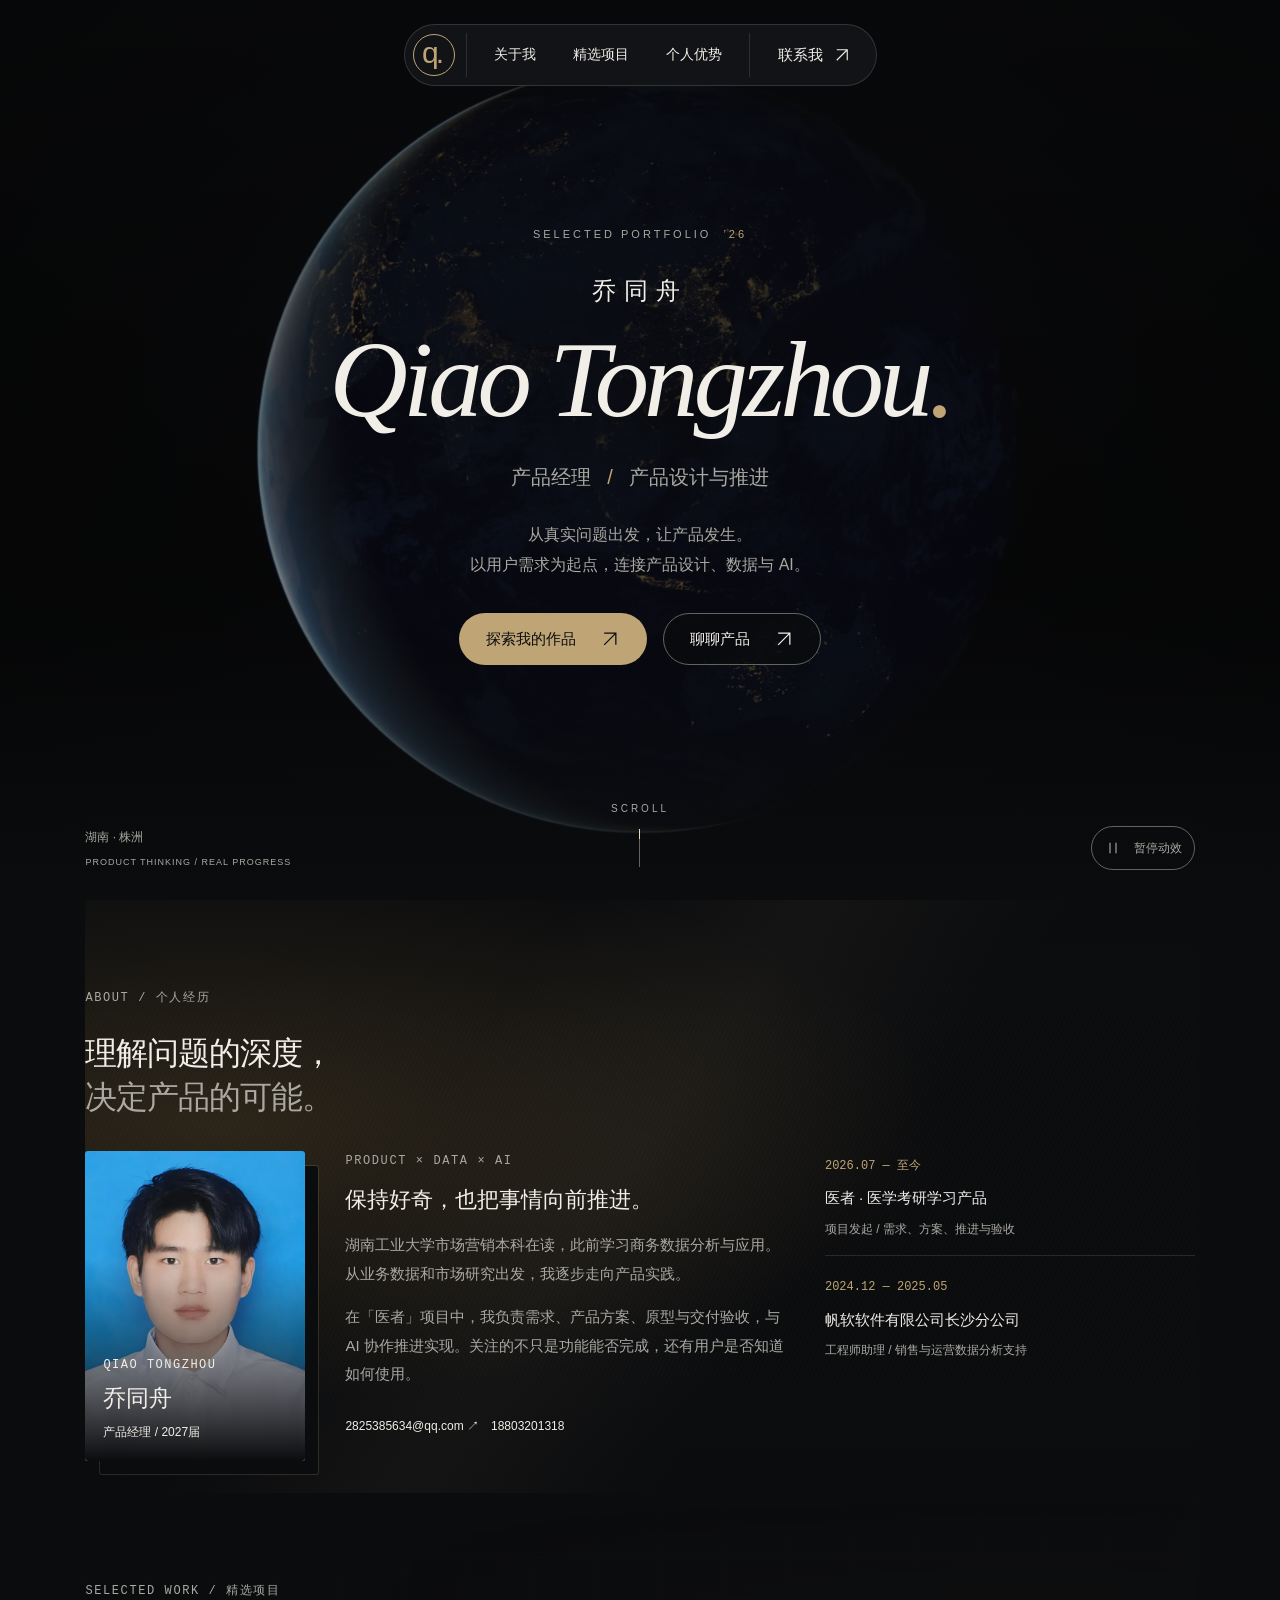
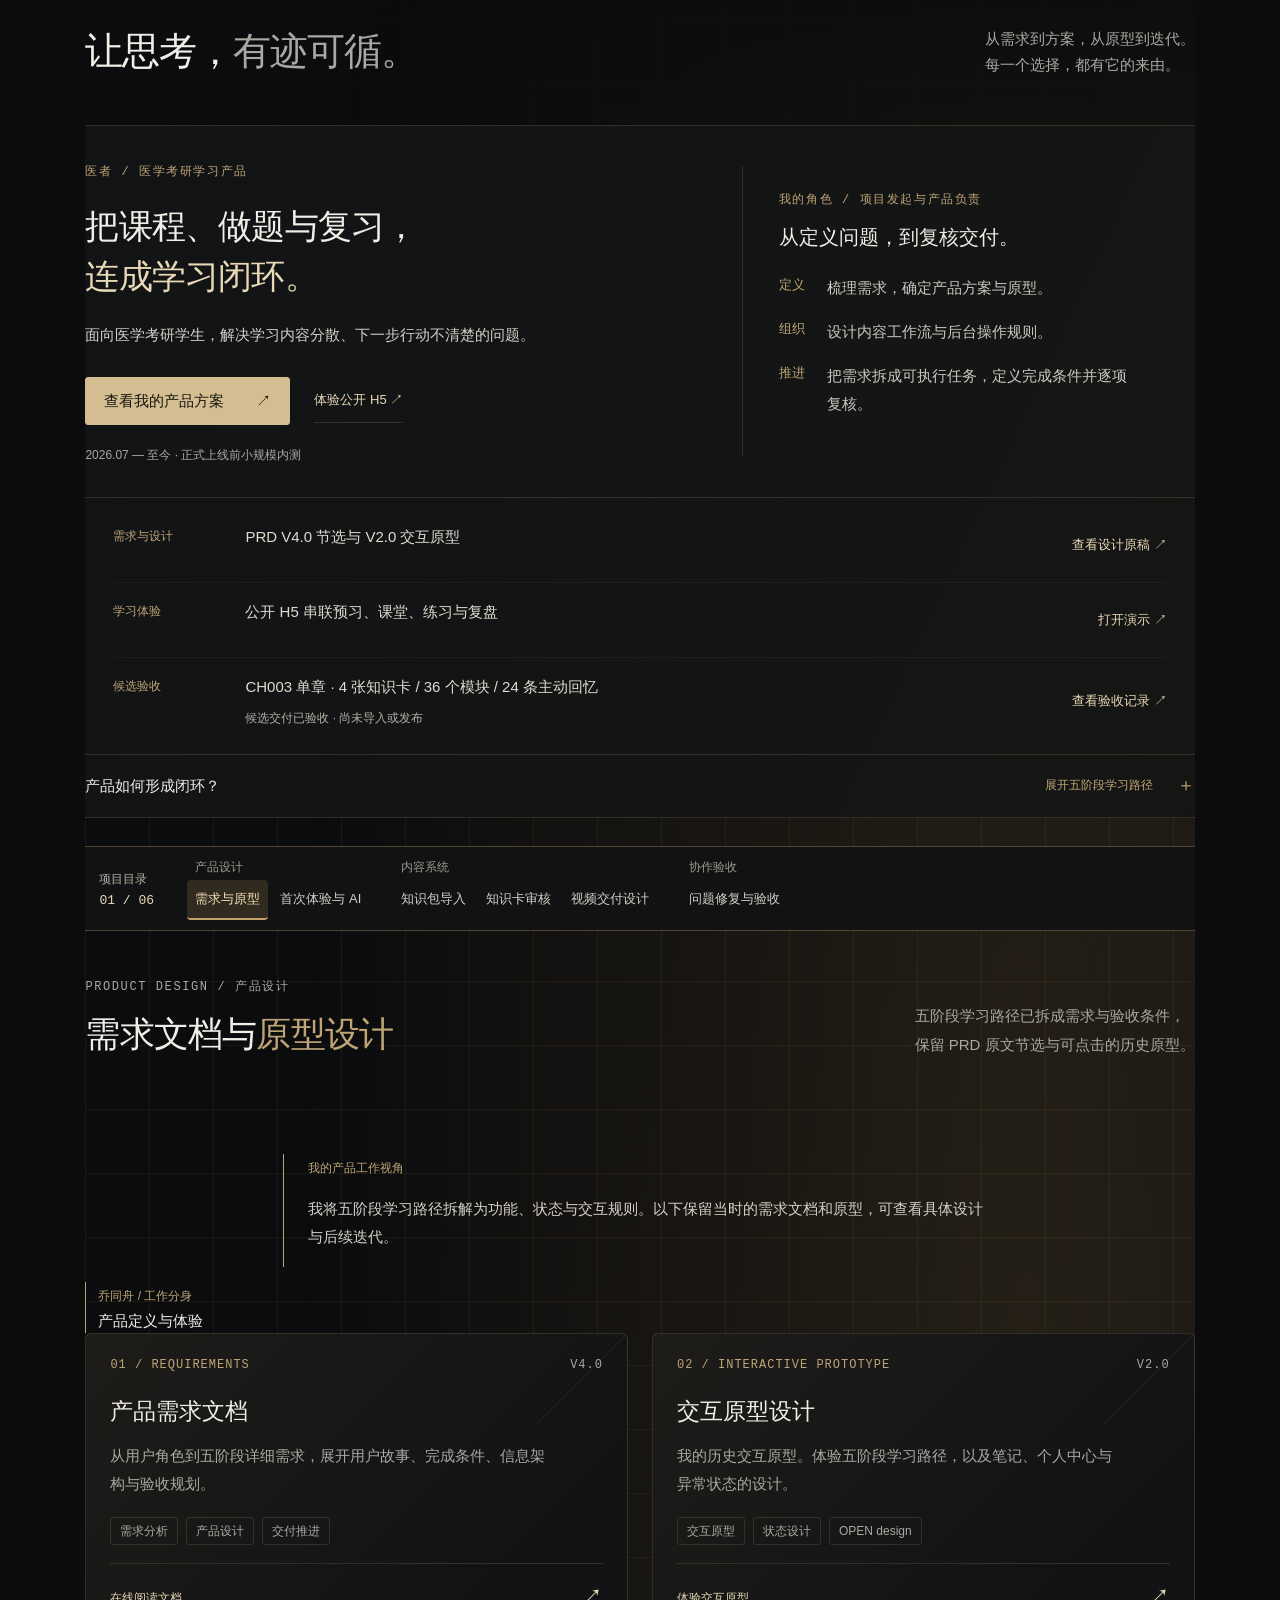
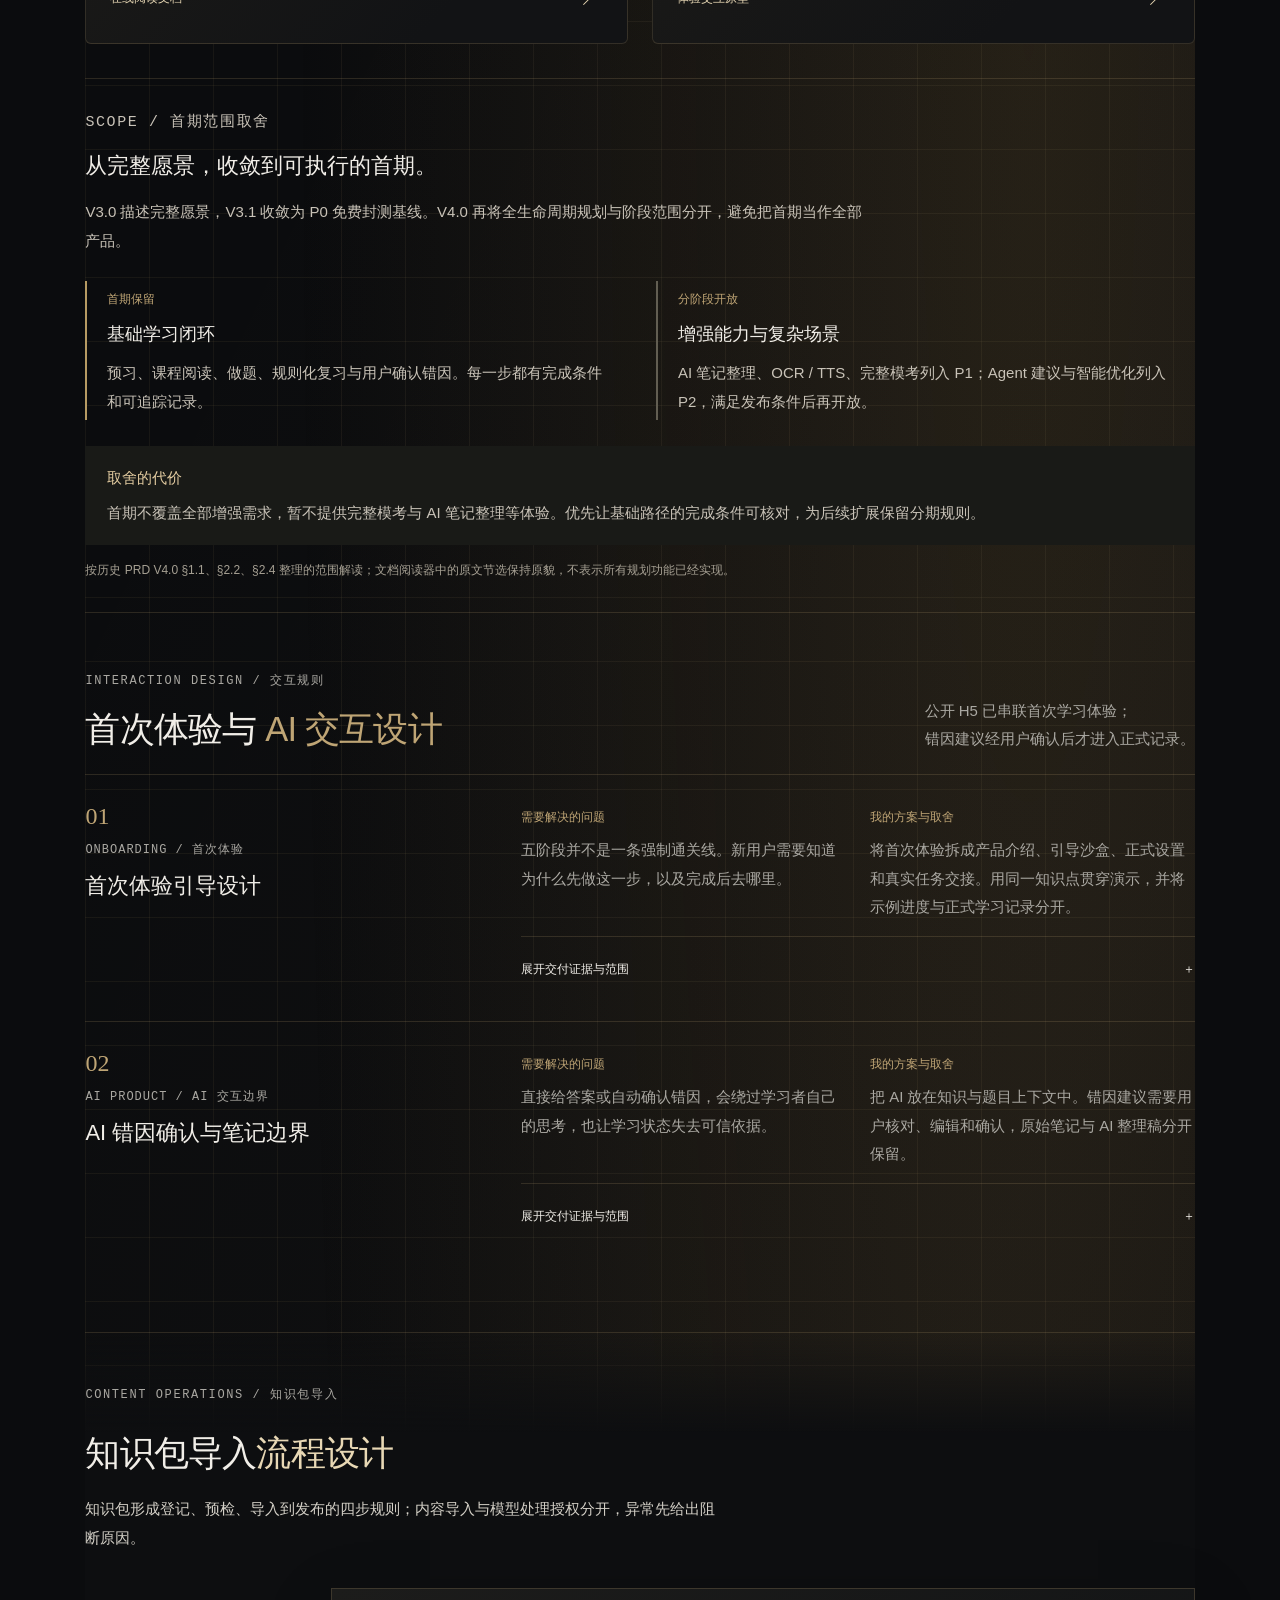
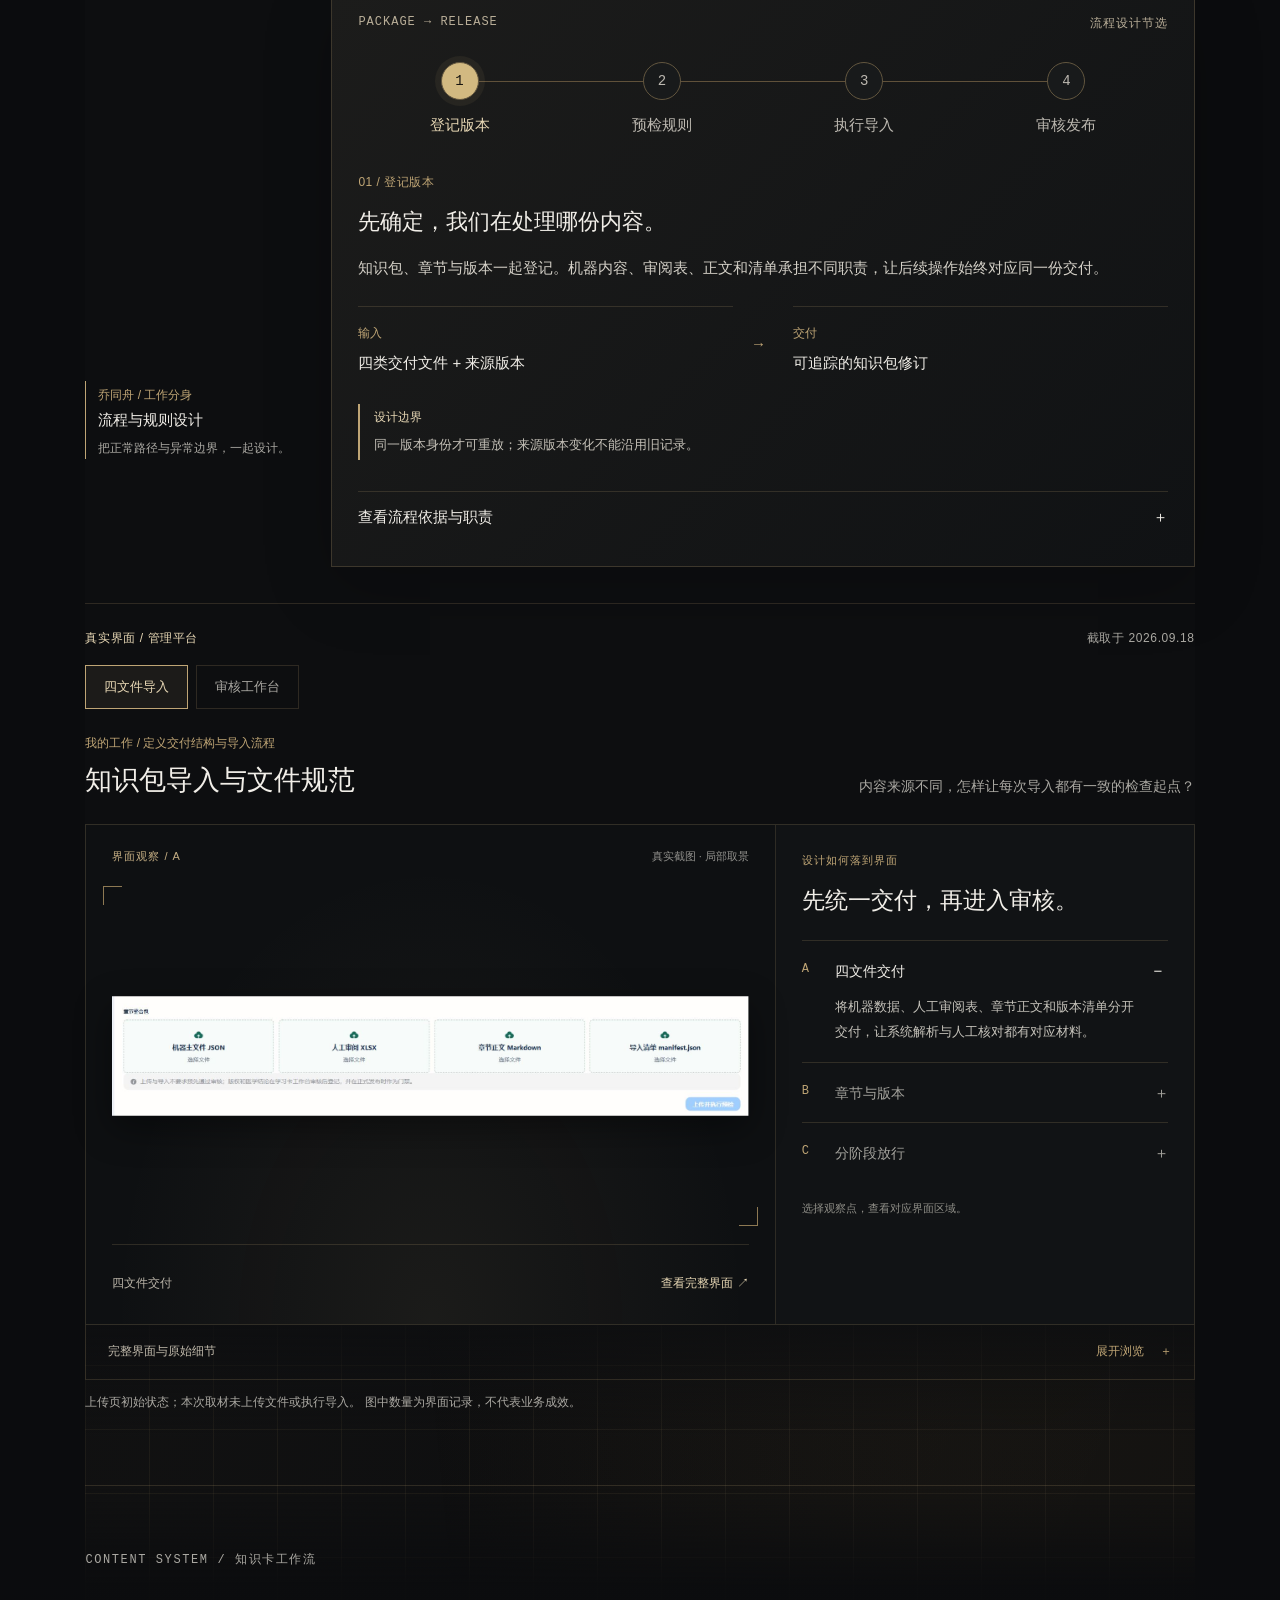
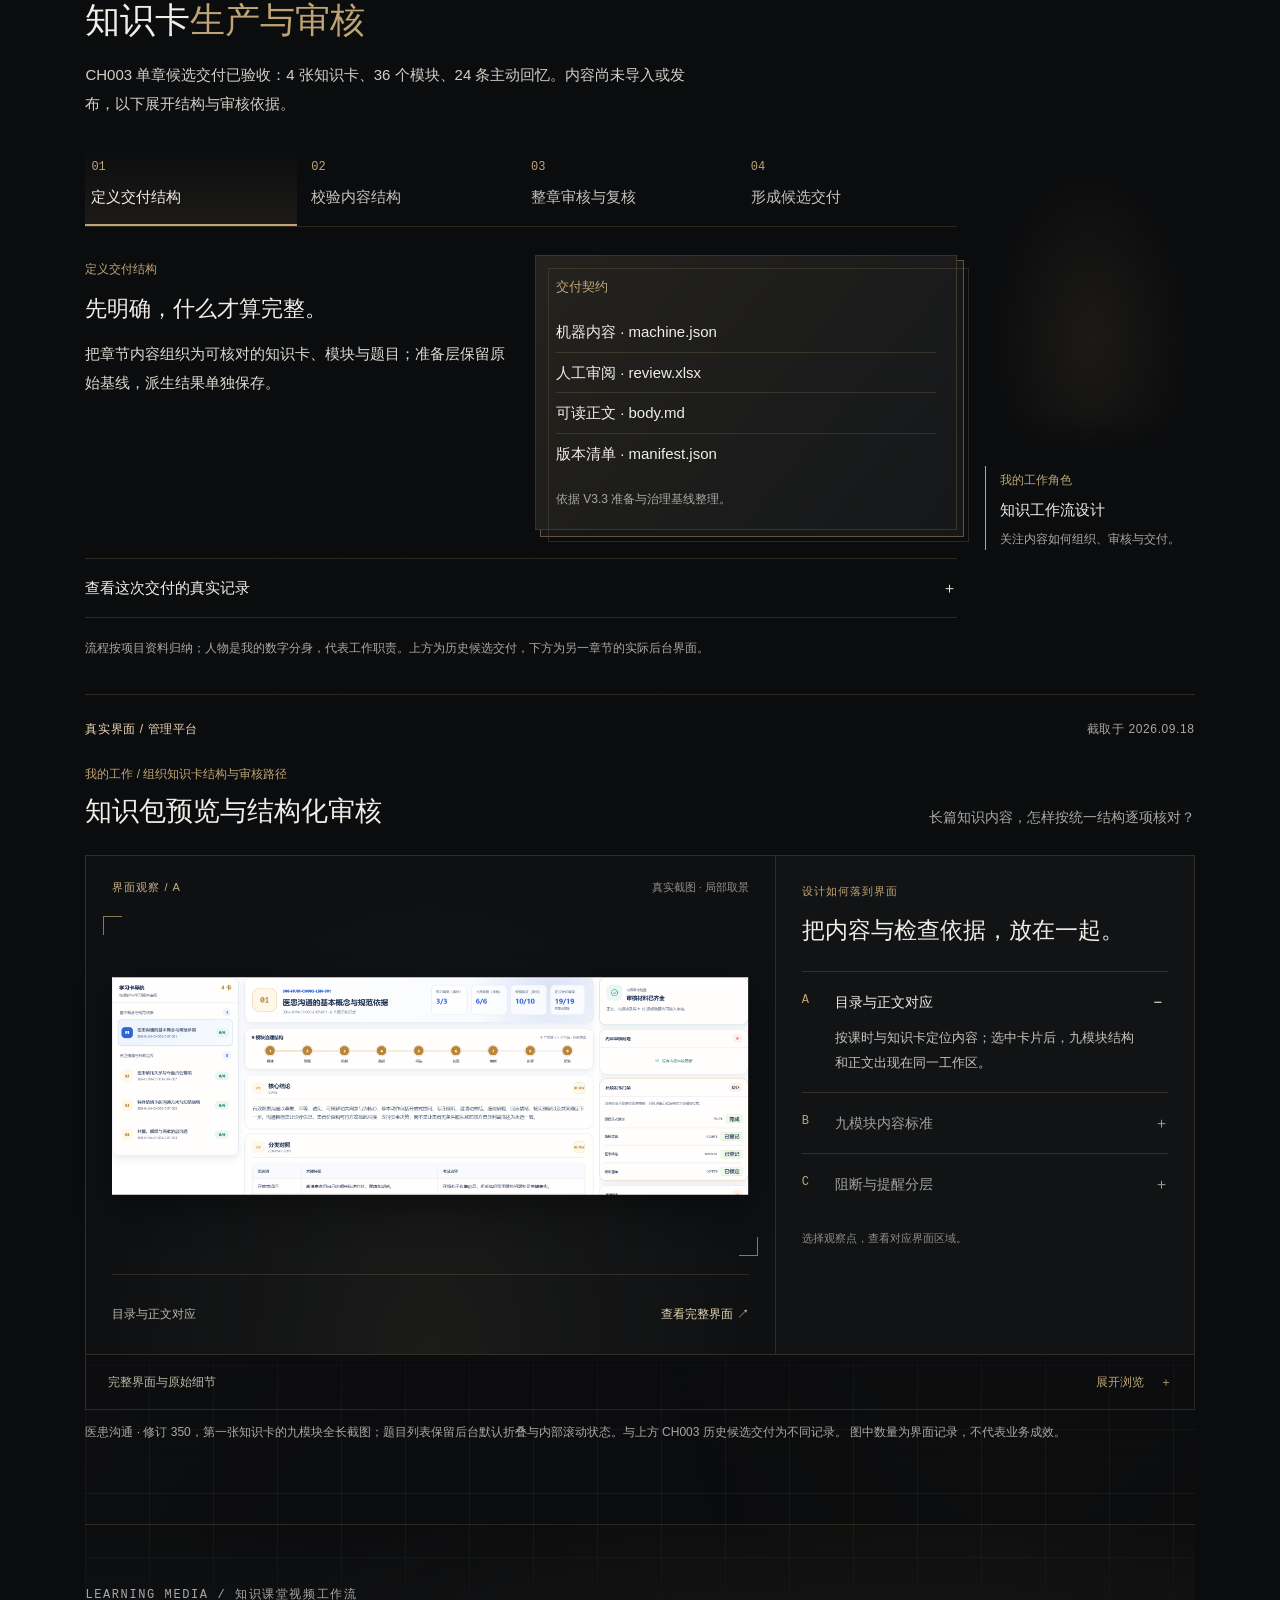
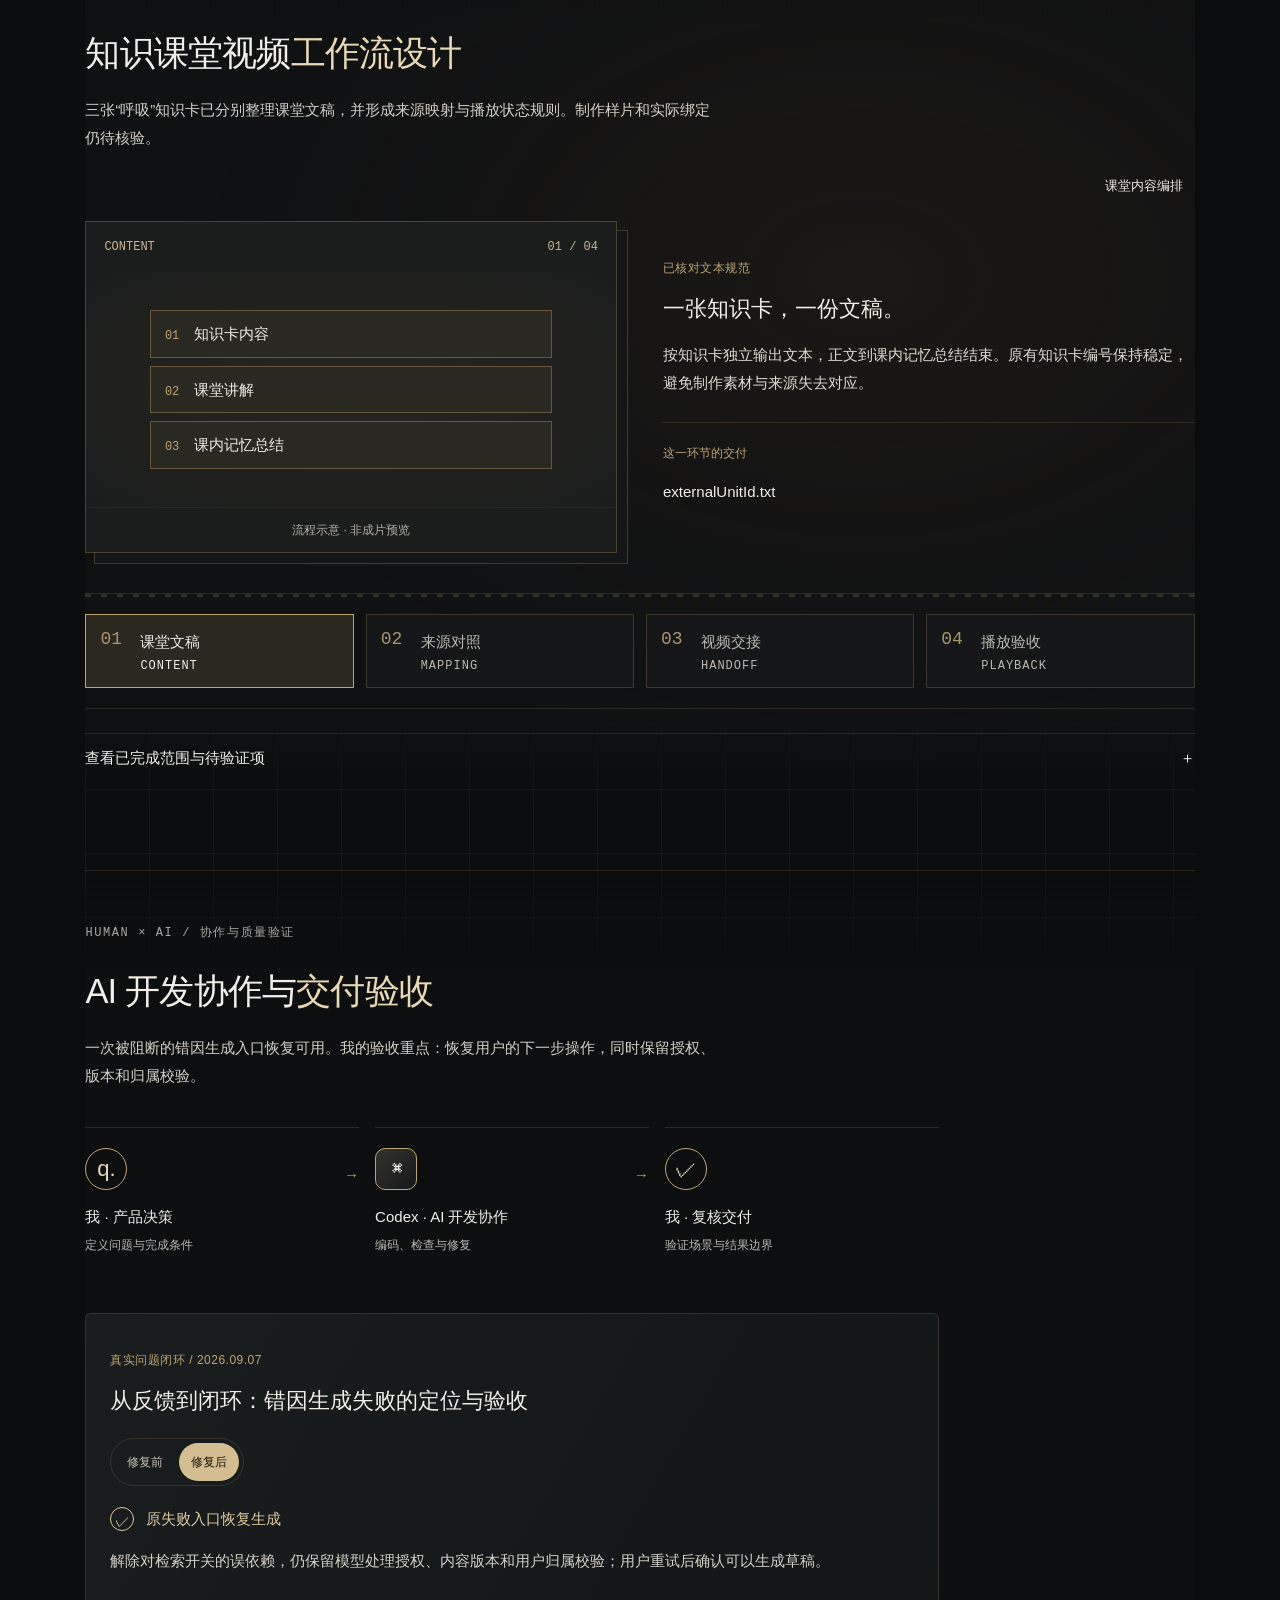
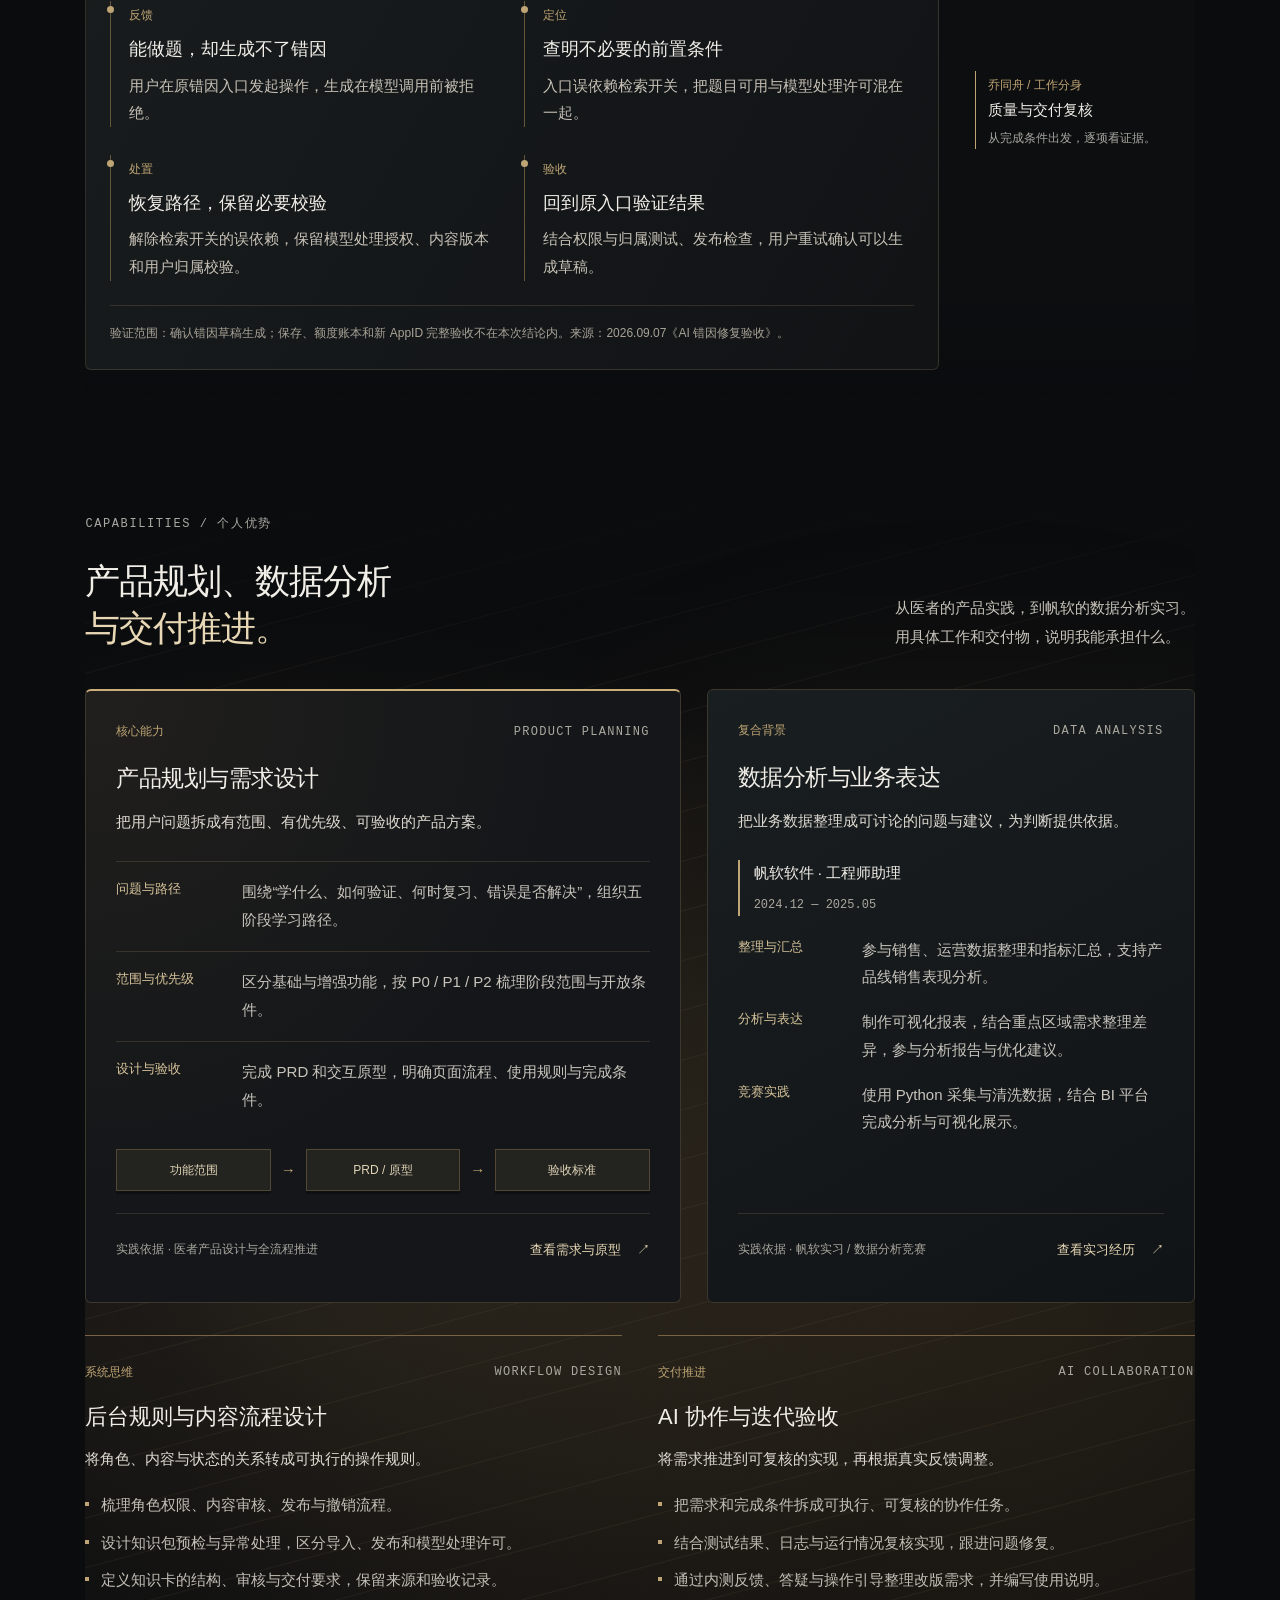
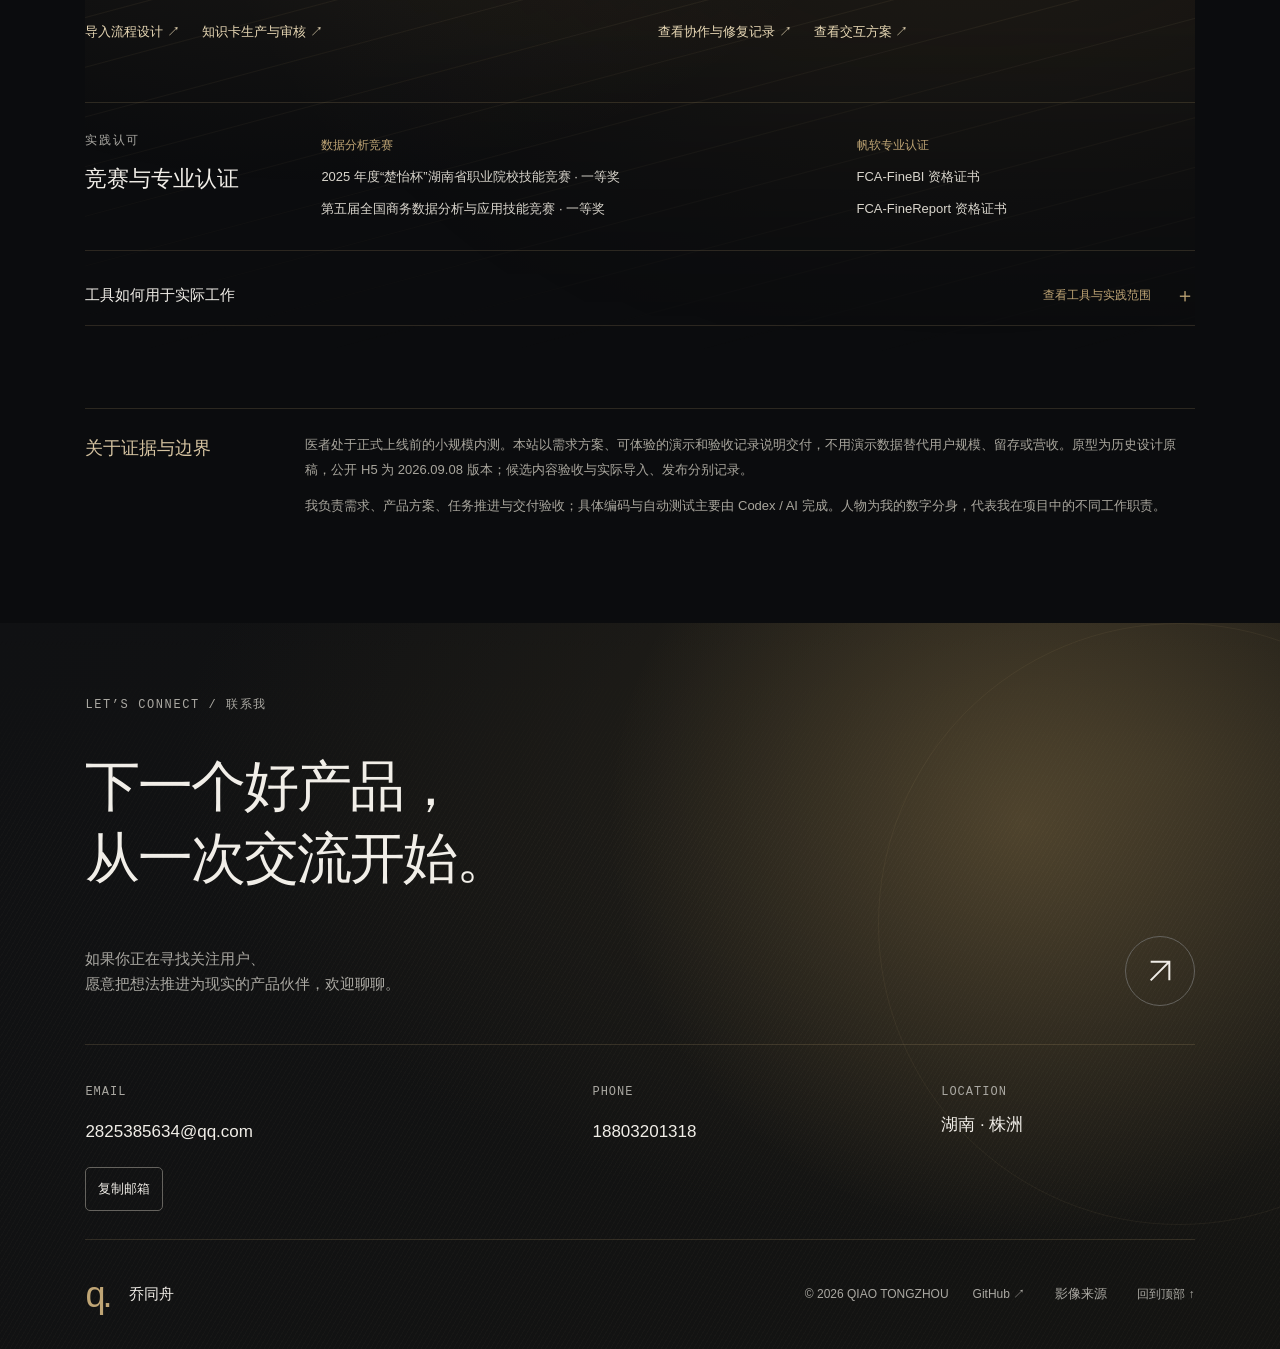
==== commit f4945ada: "Add selected V5 product guide video to H5 showcase" ====
--- a/index.html
+++ b/index.html
@@ -23,8 +23,8 @@
   <meta name="twitter:image" content="https://qiaotz.github.io/og-cover.png">
   <meta name="twitter:image:alt" content="乔同舟的产品经理作品集">
   <link rel="icon" type="image/svg+xml" href="./favicon.svg">
-  <script type="module" crossorigin src="./assets/index-DXMxXnCl.js"></script>
-  <link rel="stylesheet" crossorigin href="./assets/index-BWYKstnw.css">
+  <script type="module" crossorigin src="./assets/index-C11ry1VC.js"></script>
+  <link rel="stylesheet" crossorigin href="./assets/index-1e15NDAm.css">
 </head>
 <body><div id="root"></div></body>
 </html>
--- a/assets/index-1e15NDAm.css
+++ b/assets/index-1e15NDAm.css
@@ -0,0 +1 @@
+:root{color:var(--text);background:var(--bg);font-synthesis:none;text-rendering:optimizelegibility;--lightningcss-light: ;--lightningcss-dark:initial;color-scheme:dark;--bg:#0b0c0e;--surface:#141518;--text:#f1eee8;--text-muted:#aaa8a2;--gold:#bfa575;--gold-highlight:#e8d8b5;--divider:#bfa5752e;--edge:#65635e;--gutter:clamp(48px,6.67vw,112px);--radius:5px;font-family:Segoe UI,Microsoft YaHei,sans-serif}*{box-sizing:border-box}html{scroll-behavior:smooth;scroll-padding-top:24px}body{font-size:var(--fs-body);margin:0;line-height:1.7}a{color:inherit;text-decoration:none}button{font:inherit;color:inherit;cursor:pointer;background:0 0;border:0}button,a{touch-action:manipulation;-webkit-tap-highlight-color:transparent}a,button{transition:color .2s,background .2s,border-color .2s}a:hover,button:hover{color:var(--gold-highlight)}a:focus-visible,button:focus-visible{outline:2px solid var(--gold-highlight);outline-offset:5px}img{max-width:100%;height:auto;display:block}svg{flex-shrink:0}.wrap{width:calc(100% - var(--gutter)*2);max-width:1280px;margin-inline:auto}.skip{z-index:100;background:var(--surface);padding:12px;position:fixed;top:-100px;left:20px}.skip:focus{top:0}.nav-shell{z-index:10;position:absolute;inset:0 0 auto}.nav{border-bottom:1px solid var(--divider);align-items:center;gap:36px;min-height:100px;display:flex}.brand{font-size:var(--fs-body);white-space:nowrap;align-items:center;gap:14px;min-height:44px;font-weight:600;display:inline-flex}.brand-symbol{letter-spacing:-3px;color:var(--gold);padding-right:6px;font-size:36px;font-weight:400}.brand-role{font-size:var(--fs-label);letter-spacing:1.5px;color:var(--text-muted);border-left:1px solid var(--divider);padding-left:20px;font-weight:400}.nav-links{font-size:var(--fs-body);gap:30px;margin-left:auto;display:flex}.nav-links a{align-items:center;min-height:44px;display:flex}.contact-nav{min-height:46px;font-size:var(--fs-body);border:1px solid var(--edge);border-radius:var(--radius);align-items:center;gap:20px;padding:0 16px;display:flex}.contact-nav svg{width:18px}.menu-button{min-width:44px;min-height:44px;display:none}.hero{isolation:isolate;background:var(--bg);flex-direction:column;min-height:max(780px,100svh);display:flex;position:relative;overflow:clip}.hero-media{z-index:-3;pointer-events:none;position:absolute;inset:0 -24% 0 32%}.hero-media img,.hero-media video{object-fit:cover;object-position:72% center;width:100%;height:100%;position:absolute;inset:0}.hero-shade{z-index:-2;pointer-events:none;background:linear-gradient(90deg,var(--bg) 0%,#0b0c0ef0 29%,#0b0c0ea6 48%,#0b0c0e14 76%),linear-gradient(0deg,var(--bg),transparent 25%);position:absolute;inset:0}.hero-content{padding-top:clamp(195px,25vh,260px);padding-bottom:64px}.hero-kicker{font-size:var(--fs-body);color:var(--text-muted);letter-spacing:1px;align-items:center;gap:14px;display:flex}.hero-kicker>span{background:var(--gold);width:24px;height:1px}.hero h1{letter-spacing:-2px;margin:28px 0;font-size:clamp(52px,5vw,72px);font-weight:400;line-height:1.2}.gold-word{color:var(--gold)}.hero-description{flex-direction:column;align-items:flex-start;gap:32px;display:flex}.hero-description p{color:var(--text-muted);max-width:600px;margin:0;font-size:17px;line-height:1.7}.button{border-radius:var(--radius);min-height:50px;font-size:var(--fs-body);justify-content:space-between;align-items:center;gap:32px;padding:10px 22px;display:inline-flex}.button-light{background:var(--gold);color:var(--bg)}.button-light:hover{background:var(--gold-highlight);color:var(--bg)}.button svg{width:20px}.hero-bottom{border-top:1px solid var(--divider);font-size:var(--fs-small);color:var(--text-muted);justify-content:space-between;align-items:center;gap:24px;margin-top:auto;padding-block:24px;display:flex}.scroll-link,.project-entry,.video-control{align-items:center;gap:12px;min-height:44px;display:inline-flex}.project-entry{color:var(--text)}.project-entry span{color:var(--text-muted);font-size:var(--fs-label);margin-left:8px}.project-entry svg{width:18px}.video-control{font-size:var(--fs-small);border:1px solid var(--edge);border-radius:var(--radius);padding:0 12px}.section{padding-top:112px;padding-bottom:32px;scroll-margin-top:12px}.eyebrow{font:var(--fs-label)/1.7 Consolas,monospace;letter-spacing:1.6px;color:var(--text-muted);margin:0 0 24px}.section-head{margin-bottom:48px}.section-head h2{letter-spacing:-1px;margin:0;font-size:clamp(32px,3vw,44px);font-weight:400;line-height:1.35}.section-head h2 span{color:var(--text-muted)}.split-head{justify-content:space-between;align-items:flex-end;gap:32px;display:flex}.split-head>p{color:var(--text-muted);font-size:var(--fs-body);margin:0}.profile-layout{grid-template-columns:minmax(260px,.85fr) 2fr;gap:64px;display:grid}.portrait-card{border-radius:var(--radius);background:var(--surface);min-height:580px;position:relative;overflow:hidden}.portrait-card img{object-fit:cover;object-position:50% 20%;width:100%;height:100%;position:absolute}.portrait-card:after{content:"";background:linear-gradient(0deg,var(--bg),transparent 65%);position:absolute;inset:0}.portrait-caption{z-index:1;position:absolute;bottom:28px;left:28px}.portrait-caption>span{font:var(--fs-label) Consolas,monospace;letter-spacing:1px}.portrait-caption strong{margin:8px 0;font-size:32px;font-weight:400;display:block}.portrait-caption p{font-size:var(--fs-body);margin:0}.profile-intro h3{margin:0 0 20px;font-size:26px;font-weight:400;line-height:1.5}.profile-intro p:not(.eyebrow){font-size:var(--fs-body);color:var(--text-muted)}.profile-intro .eyebrow{margin-bottom:12px}.profile-contact{font-size:var(--fs-body);flex-wrap:wrap;gap:8px 28px;margin:24px 0;display:flex}.profile-contact a{align-items:center;min-height:44px;display:flex}.timeline article{border-top:1px solid var(--divider);grid-template-columns:150px 1fr;gap:20px;padding:20px 0;display:grid}.timeline time{font:var(--fs-label)/1.8 Consolas,monospace;color:var(--text-muted);padding-top:5px}.timeline h4{margin:0;font-size:17px;font-weight:400}.timeline p{font-size:var(--fs-body);color:var(--text-muted);margin:4px 0 0}.stats{border-block:1px solid var(--divider);grid-template-columns:repeat(3,1fr);gap:32px;margin-top:48px;padding:32px 0;display:grid}.stats strong{letter-spacing:-2px;font-size:56px;font-weight:400;line-height:1.2}.stats strong span{font-size:var(--fs-small);color:var(--text-muted);letter-spacing:0;margin-left:12px}.stats h3{font-size:var(--fs-body);margin:16px 0 8px;font-weight:400}.stats p{font-size:var(--fs-small);color:var(--text-muted);margin:0}.featured-project{text-align:left;background:var(--surface);border:1px solid var(--divider);border-radius:var(--radius);grid-template-columns:.85fr 1.15fr;width:100%;padding:0;display:grid;overflow:hidden}.featured-project:hover,.secondary-project:hover{color:var(--text);border-color:var(--edge)}.featured-copy{flex-direction:column;justify-content:space-between;gap:32px;min-width:0;padding:40px;display:flex}.project-index{font:var(--fs-label)/1.5 Consolas,monospace;letter-spacing:1px;color:var(--text-muted)}.project-tags{font-size:var(--fs-small);color:var(--text-muted)}.featured-copy h3{margin:20px 0;font-size:54px;font-weight:400;line-height:1.2}.featured-copy h3>span{margin-top:14px;font-size:25px;line-height:1.5;display:block}.featured-copy>div>p:not(.project-tags){font-size:var(--fs-body);color:var(--text-muted)}.featured-copy .project-role{margin-top:24px;font-size:var(--fs-small)!important}.project-cta{font-size:var(--fs-body);align-items:center;gap:24px;min-height:44px;display:flex}.device-stage{background:var(--bg);justify-content:center;align-items:center;gap:24px;min-width:0;padding:40px 28px 64px;display:flex;position:relative}.device-stage>img{border-radius:8px;align-self:center;width:calc(50% - 12px);max-width:230px;height:auto;box-shadow:0 16px 32px #0005}.device-stage .device-back{margin-top:48px}.stage-note{font-size:var(--fs-label);color:var(--text-muted);text-align:center;position:absolute;bottom:20px;left:20px;right:20px}.project-pair{grid-template-columns:1fr 1fr;gap:28px;margin-top:28px;display:grid}.secondary-project{text-align:left;border:1px solid var(--divider);border-radius:var(--radius);background:var(--surface);min-width:0;padding:0;overflow:hidden}.secondary-visual{background:var(--bg);justify-content:center;align-items:flex-start;height:360px;padding:32px;display:flex;overflow:hidden}.interaction-visual img{border-radius:8px;width:190px;height:auto}.research-visual{align-items:center}.research-sheet{background:var(--surface);border:1px solid var(--edge);width:100%;max-width:440px;padding:28px}.research-sheet>span{font:var(--fs-label) Consolas,monospace;color:var(--text-muted);letter-spacing:1px}.research-sheet h4{margin:20px 0;font-size:26px;font-weight:400}.research-table{border-block:1px solid var(--divider);font-size:var(--fs-body);color:var(--text-muted);text-align:center;grid-template-columns:repeat(4,1fr);padding:14px 0;display:grid}.research-sheet p,.research-sheet small{font-size:var(--fs-label);color:var(--text-muted)}.project-summary{justify-content:space-between;align-items:center;gap:16px;padding:26px;display:flex}.project-summary p{font-size:var(--fs-small);color:var(--text-muted);margin:0 0 8px}.project-summary h3{margin:0;font-size:22px;font-weight:400;line-height:1.5}.project-summary svg{width:20px}.project-footnote{font-size:var(--fs-small);color:var(--text-muted);margin-top:24px;line-height:1.8}.strength-grid{grid-template-columns:repeat(4,1fr);gap:20px;display:grid}.strength-card{background:var(--surface);border-top:1px solid var(--divider);min-width:0;padding:28px 24px}.strength-top{justify-content:space-between;align-items:center;gap:12px;margin-bottom:36px;display:flex}.strength-top small{font:var(--fs-label) Consolas,monospace;color:var(--text-muted)}.strength-card h3{margin:0 0 16px;font-size:21px;font-weight:400;line-height:1.5}.strength-card>p{font-size:var(--fs-body);color:var(--text-muted);line-height:1.8}.strength-tags{border-top:1px solid var(--divider);font-size:var(--fs-label);color:var(--text-muted);margin-top:26px;padding-top:18px}.contact-section{background:var(--surface);margin-top:100px;position:relative}.contact-glow{display:none}.contact-inner{flex-direction:column;min-height:100svh;padding-top:100px;display:flex}.contact-section h2{letter-spacing:-2px;margin:12px 0 36px;font-size:clamp(38px,5vw,72px);font-weight:400;line-height:1.3}.contact-section h2 span{color:var(--text)}.contact-row{justify-content:space-between;align-items:center;gap:28px;display:flex}.contact-row p{font-size:var(--fs-body);color:var(--text-muted)}.contact-orbit{border:1px solid var(--edge);border-radius:50%;flex-shrink:0;justify-content:center;align-items:center;width:88px;height:88px;display:flex}.contact-orbit svg{width:32px;height:32px}.contact-orbit:hover{background:var(--text);color:var(--bg)}.contact-details{border-top:1px solid var(--divider);grid-template-columns:1.5fr 1fr .8fr;gap:32px;margin-top:48px;padding:40px 0 56px;display:grid}.contact-details>div>span{font:var(--fs-label) Consolas,monospace;letter-spacing:1px;color:var(--text-muted);margin-bottom:12px;display:block}.contact-details a,.contact-details p{overflow-wrap:anywhere;margin:0;font-size:20px}.contact-details a{align-items:center;min-height:44px;display:inline-flex}.copy-button{font-size:var(--fs-small);border:1px solid var(--edge);border-radius:var(--radius);min-height:44px;margin-top:12px;padding:0 12px;display:block}footer{border-top:1px solid var(--divider);color:var(--text-muted);font-size:var(--fs-label);flex-wrap:wrap;align-items:center;gap:24px;margin-top:auto;padding:24px 0;display:flex}footer .brand{color:var(--text);margin-right:auto}footer a,footer button{align-items:center;min-height:44px;display:inline-flex}footer button{font-size:var(--fs-small)}dialog{background:var(--surface);width:min(900px,100% - 32px);max-height:90svh;color:var(--text);border:1px solid var(--edge);border-radius:var(--radius);padding:0}dialog::backdrop{background:#000c}.dialog-head{background:var(--surface);border-bottom:1px solid var(--divider);font:var(--fs-label) Consolas,monospace;justify-content:space-between;align-items:center;gap:16px;padding:14px 28px;display:flex;position:sticky;top:0}.dialog-head button{min-height:44px;font:14px Segoe UI,Microsoft YaHei,sans-serif}.dialog-body{padding:28px 40px 40px}.dialog-body h2{font-size:30px;font-weight:400;line-height:1.4}.dialog-body p{color:var(--text-muted);overflow-wrap:anywhere}.dialog-body img{border-radius:6px;width:100%;max-width:400px;height:auto;margin:32px auto 0}.dialog-body a{color:var(--gold);text-decoration:underline}.toast{background:var(--text);color:var(--bg);border-radius:var(--radius);z-index:60;opacity:0;pointer-events:none;font-size:var(--fs-body);overflow-wrap:anywhere;max-width:90vw;padding:12px 20px;position:fixed;bottom:28px;left:50%;transform:translate(-50%)}.toast.show{opacity:1}.reveal{opacity:0;transition:opacity .24s,transform .24s;transform:translateY(8px)}.reveal.entered,.paused .reveal{opacity:1;transform:none}.paused *{transition:none!important;animation:none!important}@media (width<=1200px){:root{--gutter:56px}.brand-role{display:none}.nav,.nav-links{gap:24px}.hero h1{font-size:56px}.hero-content{padding-top:200px}.profile-layout{grid-template-columns:.9fr 1.7fr;gap:40px}.timeline article{grid-template-columns:1fr;gap:4px}.featured-copy{padding:30px}.featured-copy h3{font-size:46px}.featured-copy h3>span{font-size:23px}.device-stage{gap:16px;padding-inline:20px}.strength-grid{grid-template-columns:repeat(2,1fr)}.contact-details{grid-template-columns:1.5fr 1fr}.contact-details>div:last-child{grid-column:1/-1}}@media (width<=850px){:root{--gutter:32px}.nav{gap:20px;min-height:88px}.nav-links{font-size:var(--fs-body);gap:18px}.contact-nav{gap:10px}.hero{min-height:max(780px,100svh)}.hero-content{padding-top:210px}.hero h1{font-size:52px}.hero-media{left:16%;right:-65%}.hero-shade{background:linear-gradient(90deg,var(--bg),#0b0c0ecc 35%,#0b0c0e40),linear-gradient(0deg,var(--bg),transparent 35%)}.project-entry span{display:none}.section{padding-top:88px}.profile-layout{grid-template-columns:1fr}.portrait-card{max-width:360px;min-height:440px}.timeline article{grid-template-columns:145px 1fr;gap:20px}.split-head{display:block}.split-head>p{margin-top:20px}.featured-project{grid-template-columns:1fr}.featured-copy{gap:28px}.device-stage{padding-top:32px}.project-pair{gap:20px}.secondary-visual{height:300px;padding:24px}.research-sheet{padding:20px}.research-sheet h4{font-size:22px}.project-summary{padding:24px}.project-summary h3{font-size:20px}.stats{gap:20px}.stats strong{font-size:46px}.contact-inner{padding-top:88px}}@media (width<=600px){:root{--gutter:24px}.nav{gap:12px;min-height:80px}.brand{font-size:var(--fs-body);gap:8px}.brand-symbol{padding-right:2px;font-size:30px}.menu-button{font-size:var(--fs-body);margin-left:auto;display:block}.nav-links{top:80px;left:var(--gutter);right:var(--gutter);background:var(--surface);border:1px solid var(--edge);border-radius:var(--radius);padding:12px 20px;display:none;position:absolute}.nav-links.is-open{flex-direction:column;gap:4px;display:flex}.contact-nav{font-size:var(--fs-body);gap:8px;min-height:44px;padding:0 10px}.contact-nav svg{width:16px}.hero{min-height:max(740px,100svh)}.hero-content{padding-top:174px;padding-bottom:52px}.hero-kicker{font-size:var(--fs-small);letter-spacing:0}.hero h1{letter-spacing:-1px;margin:26px 0;font-size:38px}.hero-description{gap:30px}.hero-description p{font-size:var(--fs-body)}.hero-description p br{display:none}.hero-media{inset:18% -135% 0 -5%;-webkit-mask-image:linear-gradient(#0000,#000 18%);mask-image:linear-gradient(#0000,#000 18%)}.hero-shade{background:linear-gradient(90deg,#0b0c0ef5,#0b0c0ea6 70%,#0b0c0e59),linear-gradient(0deg,var(--bg),transparent 32%)}.hero-bottom{grid-template-columns:1fr auto;gap:12px;padding-block:20px;display:grid}.project-entry{border-bottom:1px solid var(--divider);grid-area:1/1/auto/-1;justify-content:space-between;padding-bottom:16px}.project-entry span{font-size:var(--fs-label);margin-left:auto;display:inline}.scroll-link{font-size:var(--fs-small)}.video-control{font-size:var(--fs-label)}.section{padding-top:72px;padding-bottom:24px}.section-head{margin-bottom:32px}.section-head h2{letter-spacing:-.6px;font-size:30px}.eyebrow{font-size:var(--fs-label);letter-spacing:1px;margin-bottom:20px}.profile-intro h3{font-size:23px}.profile-contact{flex-direction:column;gap:0}.timeline article{grid-template-columns:1fr;gap:6px}.stats{grid-template-columns:1fr;gap:24px}.stats>div{grid-template-columns:105px 1fr;align-items:center;column-gap:16px;display:grid}.stats strong{grid-row:span 2;font-size:42px}.stats h3{font-size:var(--fs-body);margin:0 0 6px}.stats p{font-size:var(--fs-label)}.stats strong span{font-size:var(--fs-label);margin-left:8px}.featured-copy{gap:24px;padding:24px}.featured-copy h3{font-size:42px}.featured-copy h3>span{font-size:23px}.device-stage{gap:14px;padding:24px 18px 70px}.device-stage>img{width:calc(50% - 7px)}.stage-note{font-size:var(--fs-label)}.project-pair{grid-template-columns:1fr;gap:24px;margin-top:24px}.secondary-visual{height:320px}.research-sheet h4{font-size:25px}.strength-grid{grid-template-columns:1fr}.strength-card{padding:28px}.strength-top{margin-bottom:28px}.contact-section{margin-top:64px}.contact-inner{padding-top:72px}.contact-section h2{letter-spacing:-1px;font-size:38px}.contact-row{align-items:flex-start;gap:16px}.contact-row p{font-size:var(--fs-body)}.contact-orbit{width:56px;height:56px}.contact-orbit svg{width:24px}.contact-details{grid-template-columns:1fr;gap:28px;margin-top:32px;padding:32px 0}.contact-details a,.contact-details p{font-size:18px}.copy-button{margin-top:8px}footer{gap:16px}footer>span{order:4;width:100%}.dialog-body{padding:24px}.dialog-body h2{font-size:25px}.dialog-head{padding:12px 20px}}@media (width<=360px){:root{--gutter:20px}.hero h1{letter-spacing:-1px;font-size:32px}.nav{gap:8px}.brand{gap:5px}.contact-nav{padding:0 8px}.hero-content{padding-top:150px}.project-entry span{font-size:var(--fs-label)}.research-sheet{padding:16px}.research-sheet h4{font-size:22px}.contact-section h2{font-size:32px}}@media (prefers-reduced-motion:reduce){html{scroll-behavior:auto}*,:before,:after{transition:none!important;animation:none!important}.reveal{opacity:1;transform:none}}:root{--accent-gradient:linear-gradient(100deg,#e8d8b5,#bfa575 55%,#8f744c);--font-display:Georgia,"Times New Roman",serif}html{scroll-padding-top:110px}.floating-nav{pointer-events:none;justify-content:center;display:flex;position:fixed;top:24px;left:20px;right:20px}.floating-nav .nav{-webkit-backdrop-filter:blur(16px);backdrop-filter:blur(16px);pointer-events:auto;background:#141518eb;border:1px solid #f1eee826;border-radius:100px;gap:10px;width:auto;max-width:100%;min-height:60px;margin:0;padding:7px;transition:box-shadow .25s}.floating-nav.is-scrolled .nav{box-shadow:0 8px 30px #0005}.floating-nav .brand{justify-content:center;gap:0;min-width:44px;min-height:44px}.floating-nav .brand-symbol{border:1px solid var(--gold);letter-spacing:-3px;border-radius:50%;place-items:center;width:42px;height:42px;margin:0;padding:0 4px 4px 0;font-size:30px;line-height:1;display:grid}.floating-nav .brand:hover .brand-symbol{color:var(--gold-highlight);border-color:var(--gold-highlight)}.nav-name{display:none}.floating-nav .nav-links{border-inline:1px solid var(--divider);gap:3px;margin:0;padding-inline:10px;font-size:14px}.floating-nav .nav-links a{border-radius:100px;padding:8px 17px}.floating-nav .nav-links a:hover,.floating-nav .nav-links a[aria-current]{color:var(--text);background:#bfa5751a}.floating-nav .contact-nav{border-color:#0000;border-radius:100px;gap:10px;padding-inline:17px}.floating-nav .contact-nav:hover,.button-outline:hover{border-color:var(--gold);background:var(--surface);color:var(--gold-highlight)}.hero{min-height:max(800px,100svh)}.hero-media{opacity:.8;inset:0 -10%;-webkit-mask-image:none;mask-image:none}.hero-media img,.hero-media video{object-position:50% 50%}.hero-media video{opacity:0;transition:opacity .6s}.hero-media.video-ready video{opacity:1}.hero-media.is-fallback img{animation:16s ease-in-out infinite alternate earth-drift}.hero-media[data-motion=paused] img{animation-play-state:paused}@keyframes earth-drift{0%{transform:scale(1.025)translate(-1%)}to{transform:scale(1.08)translate(1%)}}@media (prefers-reduced-motion:reduce){.hero-media.is-fallback img{animation:none}}.hero-shade{background:radial-gradient(ellipse at 50% 45%,#0b0c0ec4,#0b0c0e61 58%,#0b0c0e33),linear-gradient(0deg,var(--bg) 0%,transparent 36%,#0b0c0e66 100%)}.centered-hero{text-align:center;flex-direction:column;flex:1;justify-content:center;align-items:center;padding-block:170px 80px;display:flex}.centered-hero .hero-kicker{letter-spacing:3px;color:var(--text-muted);justify-content:center;gap:12px;margin:0 0 30px;font-size:11px;display:flex}.centered-hero .hero-kicker .kicker-year{width:auto;height:auto;color:var(--gold);background:0 0}.hero .centered-hero h1{letter-spacing:-5px;margin:0 0 26px;font-size:clamp(76px,8.5vw,128px);font-weight:400;line-height:.98}.hero-name-cn{letter-spacing:8px;margin-bottom:20px;font-family:Segoe UI,Microsoft YaHei,sans-serif;font-size:24px;font-weight:400;line-height:1.4;display:block}.hero-name-en{font-family:var(--font-display);font-style:italic;display:block}.name-dot{color:var(--gold)}.hero-role{color:var(--text-muted);justify-content:center;align-items:center;gap:16px;margin-bottom:26px;font-size:20px;display:flex}.role-divider{color:var(--gold);font-weight:300}.rotating-role{color:var(--text);text-align:left;min-width:5em;animation:.45s both role-in}.centered-hero .hero-description{align-items:center;gap:32px}.centered-hero .hero-description p{max-width:460px;font-size:16px;line-height:1.9}.hero-actions{flex-wrap:wrap;justify-content:center;align-items:center;gap:16px;display:flex}.hero-actions .button{border:1px solid #0000;border-radius:100px;gap:24px;min-height:52px;padding:12px 26px;transition:transform .25s,border-color .25s,background .25s}.hero-actions .button:hover{border-color:var(--gold-highlight);transform:translateY(-2px)}.hero-actions .button-outline{border-color:var(--edge);color:var(--text);background:#0b0c0ecc}.hero .hero-bottom{border:0;grid-template-columns:1fr auto 1fr;align-items:end;gap:24px;margin-top:0;padding-block:0 30px;display:grid}.hero-location{color:var(--text-muted);font-size:12px;line-height:1.8}.hero-location>span{letter-spacing:1px;margin-top:5px;font-size:9px;display:block}.hero-bottom .video-control{background:#0b0c0eb3;border-radius:100px;justify-self:end;font-size:12px}.hero-bottom .scroll-link{min-height:70px;color:var(--text-muted);letter-spacing:3px;flex-direction:column;align-items:center;gap:12px;font-size:10px;display:flex}.scroll-link i{background:var(--edge);width:1px;height:38px;display:block;position:relative;overflow:hidden}.scroll-link i:after{content:"";background:var(--gold-highlight);width:1px;height:10px;animation:1.5s infinite scroll-dot;position:absolute;top:0;left:0}.app.is-intro{opacity:0}.app.is-ready{opacity:1;transition:opacity .5s ease-out}.is-ready .name-reveal{animation:1.2s cubic-bezier(.16,1,.3,1) .1s both name-in}.is-ready .blur-in{animation:1s cubic-bezier(.16,1,.3,1) .3s both blur-in}.is-ready .hero-role{animation-delay:.4s}.is-ready .hero-description{animation-delay:.5s}.opening{z-index:9999;background:var(--bg);color:var(--text);place-items:center;transition:opacity .6s;display:grid;position:fixed;inset:0}.opening.exiting{opacity:0;pointer-events:none}.opening-label{letter-spacing:3px;color:var(--text-muted);font-size:12px;animation:.6s .1s both label-in;position:absolute;top:48px;left:48px}.opening-skip{min-height:44px;color:var(--text-muted);padding:8px;font-size:13px;position:absolute;top:32px;right:40px}.opening-word{font:italic 400 clamp(56px,7vw,100px)/1.1 var(--font-display);color:var(--text);animation:.9s cubic-bezier(.4,0,.2,1) both opening-word}.opening-foot{justify-content:space-between;align-items:flex-end;gap:24px;display:flex;position:absolute;bottom:48px;left:48px;right:48px}.opening-foot>span:first-child{color:var(--text-muted);letter-spacing:1px;font-size:12px}.opening-count{font:400 clamp(80px,9vw,128px)/.85 var(--font-display);font-variant-numeric:tabular-nums;letter-spacing:-4px}.opening-track{background:var(--divider);height:3px;position:absolute;bottom:0;left:0;right:0}.opening-track>span{background:var(--accent-gradient);transform-origin:0;height:100%;display:block;box-shadow:0 0 8px #bfa57559}@keyframes name-in{0%{opacity:0;transform:translateY(50px)}to{opacity:1;transform:none}}@keyframes blur-in{0%{opacity:0;filter:blur(10px);transform:translateY(20px)}to{opacity:1;filter:blur();transform:none}}@keyframes role-in{0%{opacity:0;transform:translateY(7px)}to{opacity:1;transform:none}}@keyframes label-in{0%{opacity:0;transform:translateY(-20px)}to{opacity:1;transform:none}}@keyframes opening-word{0%{opacity:0;transform:translateY(20px)}40%,75%{opacity:1;transform:translateY(0)}to{opacity:0;transform:translateY(-20px)}}@keyframes scroll-dot{0%{transform:translateY(-10px)}to{transform:translateY(48px)}}@media (width<=850px){.hero .centered-hero h1{letter-spacing:-3px;font-size:82px}.hero-media{inset:0 -40%}.hero-location>span{display:none}.hero-name-cn{font-size:22px}}@media (width<=600px){.floating-nav{top:18px;left:16px;right:16px}.floating-nav .nav{gap:10px;width:100%;max-width:380px;min-height:58px;padding:6px}.floating-nav .brand{margin-right:auto}.floating-nav .menu-button{margin-left:0;padding-inline:12px;font-size:13px}.floating-nav .contact-nav{padding-inline:12px;font-size:13px}.floating-nav .nav-links{background:var(--surface);border:1px solid var(--divider);border-radius:20px;gap:4px;margin:0;padding:12px;position:absolute;top:70px;left:0;right:0}.floating-nav .nav-links a{min-height:44px;padding-inline:18px}.hero{min-height:max(720px,100svh)}.centered-hero{padding-block:145px 66px}.centered-hero .hero-kicker{letter-spacing:2px;margin-bottom:26px;font-size:10px}.hero .centered-hero h1{letter-spacing:-2px;margin-bottom:28px;font-size:clamp(42px,12vw,65px)}.hero-name-cn{letter-spacing:6px;margin-bottom:18px;font-size:22px}.hero-role{gap:12px;margin-bottom:24px;font-size:17px}.centered-hero .hero-description{gap:30px}.centered-hero .hero-description p{max-width:320px;font-size:14px;line-height:1.9}.centered-hero .hero-description p br{display:block}.hero-actions{gap:10px}.hero-actions .button{gap:12px;min-height:48px;padding:12px 18px;font-size:13px}.hero-actions svg{width:17px}.hero-media{inset:0 -90%;-webkit-mask-image:none;mask-image:none}.hero-shade{background:radial-gradient(ellipse at 50% 40%,#0b0c0ecc,#0b0c0e80 65%),linear-gradient(0deg,var(--bg),transparent 55%)}.hero .hero-bottom{grid-template-columns:1fr 1fr;gap:16px;padding-block:0 24px}.hero-location{display:none}.hero-bottom .scroll-link{align-items:flex-start;gap:10px;min-height:60px}.hero-bottom .scroll-link i{height:28px;margin-left:20px}.hero-bottom .video-control{align-self:end}.opening-label{font-size:10px;top:32px;left:24px}.opening-skip{font-size:12px;top:19px;right:18px}.opening-foot{bottom:32px;left:24px;right:24px}.opening-foot>span:first-child{max-width:130px;font-size:11px;line-height:1.8}.opening-count{font-size:80px}}@media (width<=360px){.hero-actions .button{gap:9px;padding-inline:15px}.hero .centered-hero h1{font-size:42px}.hero-role{font-size:16px}.centered-hero{padding-top:135px}.hero .hero-bottom{padding-bottom:22px}.opening-count{font-size:68px}}@media (prefers-reduced-motion:reduce){.is-ready .name-reveal,.is-ready .blur-in,.rotating-role{opacity:1;filter:none;animation:none;transform:none}.scroll-link i:after{animation:none}.hero-actions .button:hover{transform:none}.app.is-ready{transition:none}}.project-evidence{padding:64px 0 24px;scroll-margin-top:110px}.evidence-heading{justify-content:space-between;align-items:end;gap:32px;margin-bottom:28px;display:flex}.evidence-heading .eyebrow{margin-bottom:12px}.evidence-heading h3{letter-spacing:-.8px;margin:0;font-size:32px;font-weight:400;line-height:1.45}.evidence-heading h3 span{color:var(--gold)}.evidence-heading>p{color:var(--text-muted);font-size:var(--fs-body);margin:0}.evidence-cards{grid-template-columns:1fr 1fr;gap:24px;display:grid}.evidence-card{text-align:left;border:1px solid var(--divider);border-radius:var(--radius);background:linear-gradient(135deg,#1d1c19,#121315 75%);flex-direction:column;align-items:stretch;min-width:0;padding:32px;display:flex}.evidence-card:hover{border-color:var(--gold);color:var(--text)}.evidence-kind{font:var(--fs-label) Consolas,monospace;letter-spacing:1px;color:var(--gold);justify-content:space-between;gap:12px;display:flex}.evidence-kind>span{color:var(--text-muted);white-space:nowrap}.evidence-card h4{font-size:var(--fs-panel);margin:30px 0 12px;font-weight:400}.evidence-card p{font-size:var(--fs-body);color:var(--text-muted);max-width:440px;margin:0 0 24px;line-height:1.9}.evidence-tags{flex-wrap:wrap;gap:8px;margin-top:auto;display:flex}.evidence-tags span{font-size:var(--fs-label);color:var(--text-muted);border:1px solid var(--divider);border-radius:3px;padding:3px 9px}.evidence-cta{border-top:1px solid var(--divider);font-size:var(--fs-body);color:var(--gold-highlight);justify-content:space-between;align-items:center;margin-top:28px;padding-top:22px;display:flex}.evidence-cta>span{font-size:24px}.evidence-dialog{background:#111214;width:min(1160px,100% - 40px);max-height:90svh}.evidence-dialog .dialog-head{z-index:2;background:#111214}.evidence-dialog-intro{padding:32px 40px 0}.evidence-dialog-intro .eyebrow{margin:0 0 10px}.evidence-dialog-intro h2{margin:0 0 8px;font-size:34px;font-weight:400;line-height:1.3}.evidence-dialog-intro>p:not(.eyebrow){font-size:var(--fs-small);color:var(--text-muted)}.evidence-mode{border-bottom:1px solid var(--divider);gap:24px;margin-top:24px;display:flex}.evidence-mode button{font-size:var(--fs-body);border-bottom:2px solid #0000;padding:12px 0}.evidence-mode button[aria-pressed=true]{color:var(--gold-highlight);border-color:var(--gold)}.document-layout,.design-layout{grid-template-columns:210px minmax(0,1fr);gap:32px;padding:32px 40px 40px;display:grid}.document-nav{flex-direction:column;align-self:start;gap:8px;display:flex}.document-nav button{text-align:left;border-left:2px solid #0000;min-height:68px;padding:12px 14px}.document-nav button[aria-pressed=true]{border-color:var(--gold);background:#bfa57512}.document-nav small{font-size:var(--fs-label);letter-spacing:.8px;color:var(--text-muted);display:block}.document-nav button span{font-size:var(--fs-body)}.document-nav>a{font-size:var(--fs-label);color:var(--gold-highlight);border-top:1px solid var(--divider);margin-top:14px;padding:16px 0}.document-nav>p{color:var(--text-muted);font-size:var(--fs-label);line-height:1.8}.document-page{border:1px solid var(--divider);border-radius:var(--radius);min-width:0;font-size:var(--fs-body);background:#191a1c;padding:28px 32px;line-height:1.95}.document-insight{border-bottom:1px solid var(--divider);margin-bottom:26px;padding-bottom:22px}.document-insight>span{font-size:var(--fs-label);color:var(--gold);letter-spacing:1px}.document-insight p{margin:8px 0 0}.document-page h4{font-size:var(--fs-title);margin:0 0 20px;font-weight:400}.document-page li{margin-bottom:12px}.document-page ul,.document-page ol{padding-left:22px}.document-page code{font-size:var(--fs-label);overflow-wrap:anywhere}.document-source{color:var(--text-muted);border-top:1px solid var(--divider);margin:28px 0 0;padding-top:18px;line-height:1.8;font-size:var(--fs-label)!important}.document-table table{border-collapse:collapse;width:100%;font-size:var(--fs-label);table-layout:fixed}.document-table th,.document-table td{border-bottom:1px solid var(--divider);text-align:left;vertical-align:top;overflow-wrap:anywhere;padding:12px 10px}.document-table th:first-child,.document-table td:first-child{width:26%}.document-table th{color:var(--gold-highlight)}.design-page{min-width:0;margin:0}.design-page figcaption{margin-bottom:24px}.design-page h3{margin:8px 0;font-size:25px;font-weight:400}.design-page figcaption p{font-size:var(--fs-body);color:var(--text-muted)}.design-page figcaption a{font-size:var(--fs-small);color:var(--gold-highlight);text-underline-offset:5px;padding:8px 0;text-decoration:underline;display:inline-block}.design-page>img{border:1px solid var(--divider);border-radius:8px;width:min(100%,420px);margin:0 auto}@media (width<=850px){.evidence-heading{display:block}.evidence-heading>p{margin-top:16px}.evidence-heading h3{font-size:28px}.evidence-card{padding:24px}.document-layout,.design-layout{grid-template-columns:170px minmax(0,1fr);gap:20px;padding:24px}.evidence-dialog-intro{padding:28px 24px 0}.document-page{padding:24px}}@media (width<=600px){.project-evidence{padding-top:40px}.evidence-cards{grid-template-columns:1fr;gap:16px}.evidence-heading h3{font-size:25px}.evidence-heading h3 span{display:block}.evidence-card h4{font-size:var(--fs-panel);margin-top:24px}.evidence-dialog{width:calc(100% - 16px);max-height:94svh}.evidence-dialog .dialog-head{font-size:var(--fs-label);padding:10px 18px}.evidence-dialog-intro{padding:24px 18px 0}.evidence-dialog-intro h2{font-size:28px}.document-layout,.design-layout{padding:20px 18px;display:block}.document-nav{grid-template-columns:1fr 1fr;gap:6px;margin-bottom:20px;display:grid}.document-nav button{min-height:62px;padding:10px}.document-nav>a,.document-nav>p{grid-column:1/-1;margin:8px 0 0}.document-page{font-size:var(--fs-small);padding:20px 16px}.document-page h4{font-size:var(--fs-title)}.document-table th,.document-table td{padding:9px 5px}.document-table th:first-child,.document-table td:first-child{width:30%}.document-table table{font-size:var(--fs-label)}}.prototype-layout{grid-template-columns:minmax(220px,1fr) minmax(0,1.35fr);gap:48px;padding:32px 40px 40px;display:grid}.prototype-guide{min-width:0}.prototype-notice{font-size:var(--fs-small);border-left:2px solid var(--gold);color:var(--gold-highlight);margin:0 0 24px;padding-left:16px;line-height:1.9}.prototype-menu{grid-template-columns:repeat(4,1fr);gap:8px;display:grid}.prototype-menu button{font-size:var(--fs-small);border:1px solid var(--divider);border-radius:4px;min-height:44px;padding:5px}.prototype-menu button[aria-pressed=true]{border-color:var(--gold);color:var(--gold-highlight);background:#bfa5751f}.prototype-guide h3{font-size:var(--fs-title);margin:30px 0 10px;font-weight:400}.prototype-guide>p:not(.prototype-notice){font-size:var(--fs-body);color:var(--text-muted)}.prototype-guide>small{font-size:var(--fs-label);color:var(--gold);margin-top:24px;display:block}.version-note{border-top:1px solid var(--divider);margin-top:28px;padding-top:16px}.version-note summary{font-size:var(--fs-small);cursor:pointer;min-height:44px}.version-note summary:focus-visible{outline:2px solid var(--gold)}.version-note p{font-size:var(--fs-label);color:var(--text-muted);line-height:1.9}.prototype-preview{flex-direction:column;align-items:center;gap:16px;min-width:0;display:flex}.prototype-preview>span{font:var(--fs-label) Consolas,monospace;letter-spacing:1px;color:var(--gold)}.prototype-preview iframe{background:#0a0f16;border:1px solid #3e3e3c;border-radius:16px;width:390px;max-width:100%;height:720px}.prototype-preview>small{font-size:var(--fs-label);color:var(--text-muted);text-align:center}@media (width<=850px){.prototype-layout{grid-template-columns:1fr 1.3fr;gap:24px;padding:24px}.prototype-menu{grid-template-columns:repeat(2,1fr)}.prototype-preview iframe{height:660px}}@media (width<=600px){.prototype-layout{flex-direction:column;gap:28px;padding:20px 18px;display:flex}.prototype-menu{grid-template-columns:repeat(4,1fr)}.prototype-guide h3{margin-top:20px}.prototype-preview iframe{border-radius:8px;height:650px}.evidence-kind{font-size:var(--fs-label);letter-spacing:.4px}.evidence-dialog{border:0;border-radius:0;width:100%;max-width:none;height:100dvh;max-height:100dvh;margin:0}.evidence-dialog-intro,.document-layout,.design-layout,.prototype-layout{padding-inline:16px}.prototype-preview iframe{border-radius:4px}.prototype-menu{gap:6px}}.prototype-context>p{font-size:var(--fs-body);color:var(--text-muted)}.prototype-context>small{font-size:var(--fs-label);color:var(--gold);margin-top:24px;display:block}@media (width<=600px){.prototype-guide{display:contents}.prototype-notice{order:0;margin:0}.prototype-menu{order:1}.prototype-preview{order:2}.prototype-context{order:3}.prototype-menu button{font-size:var(--fs-label);padding:4px 2px}.prototype-layout{gap:20px}}.evidence-dialog.document-reader[open]{flex-direction:column;height:90svh;display:flex;overflow:hidden}.document-reader>.dialog-head,.document-reader>.evidence-dialog-intro{flex-shrink:0}.document-reader .evidence-dialog-intro{padding-top:20px}.document-reader .document-layout{flex:1;min-height:0;padding-top:24px;padding-bottom:24px;overflow:hidden}.document-reader .document-nav{overscroll-behavior:contain;align-self:stretch;height:100%;overflow-y:auto}.document-reader .document-nav button{flex-shrink:0;min-height:60px;padding-block:8px}.document-reader .document-page{overscroll-behavior:contain;scrollbar-gutter:stable;height:100%;overflow-y:auto}.document-page:focus-visible{outline:2px solid var(--gold);outline-offset:2px}.document-flow{white-space:pre-wrap;overflow-wrap:anywhere;background:var(--bg);font:inherit;border-left:2px solid var(--gold);padding:20px}.document-mobile-nav{display:none}.document-page h4:not(:first-child){margin-top:28px}@media (width<=600px){.evidence-dialog.document-reader[open]{height:100dvh}.document-reader .evidence-dialog-intro{padding-top:12px}.document-reader .evidence-dialog-intro h2{font-size:24px}.document-reader .evidence-dialog-intro>.eyebrow{display:none}.document-reader .evidence-mode{margin-top:8px}.document-reader .document-layout{flex-direction:column;gap:14px;padding-top:14px;padding-bottom:16px;display:flex}.document-reader .document-nav{display:none}.document-mobile-nav{font-size:var(--fs-label);flex-shrink:0;align-items:center;gap:8px;display:flex}.document-mobile-nav label{flex-shrink:0}.document-mobile-nav select{background:var(--surface);min-width:0;color:var(--text);border:1px solid var(--divider);font:inherit;border-radius:4px;flex:1;min-height:44px;padding:10px 6px}.document-mobile-nav a{font-size:var(--fs-label);color:var(--gold-highlight);white-space:nowrap}.document-reader .document-page{flex:1;min-height:0;margin:0}}.evidence-dialog.visual-reader[open]{flex-direction:column;width:min(1280px,100% - 32px);max-width:none;height:96svh;max-height:96svh;display:flex;overflow:hidden}.visual-reader>.dialog-head{flex-shrink:0;min-height:48px;padding:6px 24px}.visual-reader>.evidence-dialog-intro{border-bottom:1px solid var(--divider);flex-shrink:0;align-items:center;gap:20px;padding:12px 24px 0;display:flex}.visual-reader .evidence-dialog-intro>.eyebrow{display:none}.visual-reader .evidence-dialog-intro h2{white-space:nowrap;margin:0;font-size:22px}.visual-reader .evidence-dialog-intro>p:not(.eyebrow){font-size:var(--fs-label);margin:0}.visual-reader .evidence-mode{border:0;flex-shrink:0;gap:20px;margin:0 0 0 auto}.visual-reader .prototype-layout{flex:1;grid-template-columns:minmax(250px,1fr) minmax(0,1.4fr);gap:32px;min-height:0;padding:20px 28px;overflow:hidden}.visual-reader .prototype-guide{overscroll-behavior:contain;min-height:0;padding-right:12px;overflow-y:auto}.visual-reader .prototype-preview{gap:8px;height:100%;min-height:0}.visual-reader .prototype-preview>span{display:none}.visual-reader .prototype-preview iframe{border-radius:10px;flex:1;width:390px;max-width:100%;height:100%;min-height:0}.visual-reader .prototype-preview>small{font-size:var(--fs-label);flex-shrink:0}.viewer-external{color:var(--gold-highlight);font-size:var(--fs-small);text-underline-offset:4px;min-height:44px;padding:10px 0;text-decoration:underline;display:block}.live-demo-layout .prototype-menu{grid-template-columns:repeat(2,1fr)}@media (width<=850px){.visual-reader>.evidence-dialog-intro{flex-wrap:wrap;gap:4px 16px}.visual-reader .evidence-mode{margin-left:auto}.visual-reader .evidence-dialog-intro>p:not(.eyebrow){display:none}.visual-reader .prototype-layout{grid-template-columns:220px minmax(0,1fr);gap:16px;padding:16px}.visual-reader .prototype-menu{grid-template-columns:repeat(2,1fr)}}@media (width<=600px){.evidence-dialog.visual-reader[open]{border:0;width:100%;height:100dvh;max-height:100dvh;margin:0}.visual-reader>.dialog-head{min-height:44px;padding:4px 14px}.visual-reader>.evidence-dialog-intro{padding:8px 14px 0;display:block}.visual-reader .evidence-dialog-intro h2{font-size:18px}.visual-reader .evidence-mode{gap:20px}.visual-reader .evidence-mode button{font-size:var(--fs-label);padding:8px 0}.visual-reader .prototype-layout{flex-direction:column;gap:10px;padding:10px 12px;display:flex}.visual-reader .prototype-guide{display:contents}.visual-reader .prototype-notice{font-size:var(--fs-label);padding-left:8px;line-height:1.5}.visual-reader .prototype-notice br{display:none}.visual-reader .prototype-menu{flex-shrink:0;gap:6px;display:flex;overflow-x:auto}.visual-reader .prototype-menu button{min-width:58px;min-height:36px;font-size:var(--fs-label);flex-shrink:0;padding:5px}.visual-reader .prototype-context{display:none}.visual-reader .prototype-preview{flex:1;min-height:0}.visual-reader .prototype-preview iframe{border-radius:4px;width:100%}.visual-reader .prototype-preview>small{font-size:var(--fs-label)}}.h5-launch{border:1px solid var(--divider);background:radial-gradient(at 100% 0,#bfa5751f,#0000 65%),#0d0e10;border-radius:8px;flex-direction:column;justify-content:center;align-items:flex-start;min-height:0;padding:40px;display:flex;overflow:auto}.h5-mark{letter-spacing:3px;color:var(--gold-highlight);align-items:center;gap:16px;font-size:40px;display:flex}.h5-mark>span{font:var(--fs-label) Consolas,monospace;color:var(--gold);letter-spacing:4px}.h5-launch h3{margin:28px 0 12px;font-size:32px;font-weight:400;line-height:1.6}.h5-launch>p:not(.eyebrow){color:var(--text-muted);font-size:var(--fs-body);line-height:1.9}.h5-launch .button{margin:24px 0}.h5-launch>small{color:var(--text-muted);font-size:var(--fs-label);line-height:1.8}@media (width<=600px){.visual-reader .h5-launch{flex:1;order:2;justify-content:flex-start;padding:20px}.h5-launch .eyebrow{display:none}.h5-mark{font-size:28px}.h5-launch h3{margin:18px 0 8px;font-size:23px}.h5-launch>p:not(.eyebrow){font-size:var(--fs-label)}.h5-launch .button{min-height:44px;margin:14px 0}}.prototype-mobile-tools{display:none}.visual-reader .original-prototype .prototype-device-slot{flex:1;width:100%;min-height:0;position:relative;overflow:hidden}.visual-reader .original-prototype .prototype-device-slot iframe{transform-origin:top;flex:none;width:390px;max-width:none;position:absolute;top:0;left:50%}.prototype-device-slot iframe:focus-visible{outline:2px solid var(--gold);outline-offset:-2px}@media (width<=600px){.prototype-reader>.evidence-dialog-intro h2{clip-path:inset(50%);white-space:nowrap;width:1px;height:1px;margin:-1px;position:absolute;overflow:hidden}.prototype-reader>.evidence-dialog-intro{padding-top:0}.prototype-reader .evidence-mode{justify-content:space-between;gap:12px}.prototype-reader .evidence-mode button{min-height:44px;font-size:12px}.prototype-reader>.dialog-head{min-height:44px;font-size:10px}.prototype-reader .original-prototype{padding:8px 12px max(8px,env(safe-area-inset-bottom));gap:8px}.prototype-reader .original-prototype .prototype-notice{padding-left:7px;font-size:10px;line-height:1.5}.prototype-reader .prototype-notice>span:first-child,.prototype-reader .original-prototype .prototype-menu{display:none}.prototype-mobile-tools{flex-shrink:0;order:1;justify-content:space-between;align-items:center;gap:12px;display:flex}.prototype-mobile-tools label{color:var(--text-muted);align-items:center;gap:8px;min-width:0;font-size:12px;display:flex}.prototype-mobile-tools select{border:1px solid var(--divider);width:116px;max-width:100%;min-height:44px;color:var(--text);font:inherit;background:#191b1e;border-radius:5px;padding:6px 9px}.prototype-mobile-tools>div{flex-shrink:0;gap:4px;display:flex}.prototype-mobile-tools button{border:1px solid var(--divider);border-radius:4px;min-width:44px;min-height:44px;padding:6px;font-size:11px}.prototype-mobile-tools button[aria-pressed=true]{color:var(--gold-highlight);border-color:var(--gold);background:#bfa57512}.prototype-reader .prototype-preview>small{font-size:10px}.prototype-mobile-tools :focus-visible{outline:2px solid var(--gold);outline-offset:2px}}.h5-launch.h5-video-launch{overscroll-behavior:contain;justify-content:flex-start;gap:16px;padding:24px}.h5-video-launch>.eyebrow{margin:0}.guide-video-heading{justify-content:space-between;align-items:flex-start;gap:12px;width:100%;display:flex}.h5-video-launch .guide-video-heading h3{margin:0;font-size:clamp(19px,2vw,26px);line-height:1.5}.guide-video-heading>span{color:var(--gold);font-size:var(--fs-label);flex-shrink:0;line-height:2}.guide-video-figure{width:100%;min-width:0;margin:0}.guide-video{aspect-ratio:16/9;object-fit:contain;border:1px solid var(--divider);background:#060a0e;border-radius:6px;width:100%;height:auto;display:block}.guide-video-figure figcaption{color:var(--text-muted);font-size:var(--fs-label);margin-top:12px;line-height:1.8}.guide-video-actions{flex-wrap:wrap;align-items:center;gap:12px 20px;width:100%;display:flex}.h5-video-launch .guide-video-actions .button{min-height:44px;margin:0}.guide-video-actions .viewer-external{margin:0}.guide-video:focus-visible{outline:2px solid var(--gold);outline-offset:3px}@media (width<=600px){.visual-reader .h5-launch.h5-video-launch{flex:auto;gap:14px;padding:14px}.guide-video-heading{flex-direction:column;gap:3px}.h5-video-launch .guide-video-heading h3{font-size:18px}.guide-video-actions{gap:4px 14px}}@media (width>=601px){.h5-video-launch .guide-video{max-height:clamp(160px,96svh - 420px,380px)}}.case-overview{border:1px solid var(--divider);background:#121315;border-radius:6px;grid-template-columns:1.15fr 1fr;display:grid;overflow:hidden}.case-intro h3{margin:30px 0;font-size:54px;font-weight:400;line-height:1.15}.case-intro h3>span{margin-top:20px;font-size:30px;line-height:1.5;display:block}.case-intro>p:not(.eyebrow){color:var(--text-muted);font-size:var(--fs-body);max-width:480px}.case-intro dl{margin:30px 0}.case-intro dt{font-size:var(--fs-label);color:var(--gold);margin-bottom:5px}.case-intro dd{font-size:var(--fs-small);color:var(--text-muted);margin:0}.case-demo-link{border-bottom:1px solid var(--gold);color:var(--gold-highlight);font-size:var(--fs-body);align-items:center;gap:60px;padding:12px 0;display:inline-flex}.case-flow{border-left:1px solid var(--divider);background:radial-gradient(at 100% 0,#bfa57517,#0000 65%);padding:48px}.case-flow h4{margin:24px 0 30px;font-size:32px;font-weight:400;line-height:1.5}.case-flow h4 em{color:var(--gold);font-style:normal}.case-flow ol{margin:0;padding:0;list-style:none}.case-flow li{border-top:1px solid var(--divider);grid-template-columns:30px 64px 1fr;align-items:center;gap:16px;padding:15px 0;display:grid}.case-flow li>span{font:var(--fs-label) Consolas,monospace;color:var(--gold)}.case-flow li strong{font-size:var(--fs-body);font-weight:400}.case-flow li p{font-size:var(--fs-small);color:var(--text-muted);margin:0}.flow-caption{font-size:var(--fs-label);color:var(--text-muted);margin-top:24px}.case-practice{padding:64px 0 0}.decision-row{border-top:1px solid var(--divider);grid-template-columns:1fr 1.4fr;gap:64px;padding:40px 0;display:grid}.decision-heading>span{color:var(--gold);font:32px Georgia,serif}.decision-heading>p{font:var(--fs-label) Consolas,monospace;letter-spacing:1px;color:var(--text-muted);margin:16px 0}.decision-heading h4{max-width:340px;margin:0;font-size:25px;font-weight:400;line-height:1.6}.decision-content small{font-size:var(--fs-label);color:var(--gold)}.decision-content p{font-size:var(--fs-body);color:var(--text-muted);margin:8px 0 20px;line-height:1.95}.decision-content details{border-top:1px solid var(--divider);padding-top:12px}.decision-content summary{cursor:pointer;font-size:var(--fs-small);justify-content:space-between;min-height:44px;padding:10px 0;list-style:none;display:flex}.decision-content details a{font-size:var(--fs-small);color:var(--gold-highlight);text-underline-offset:4px;text-decoration:underline}.decision-content .decision-source,.case-boundary{font-size:var(--fs-label);color:var(--text-muted);margin-top:16px}.decision-content summary:focus-visible{outline:2px solid var(--gold);outline-offset:3px}@media (width<=850px){.case-intro,.case-flow{padding:32px}.case-intro h3>span{font-size:25px}.case-flow h4{font-size:27px}.case-flow li{grid-template-columns:24px 44px 1fr;gap:8px}.decision-row{grid-template-columns:1fr 1.3fr;gap:32px}}@media (width<=600px){.case-overview{grid-template-columns:1fr}.case-intro,.case-flow{padding:24px}.case-flow{border-left:0;border-top:1px solid var(--divider)}.case-intro h3{font-size:42px}.case-intro h3>span{font-size:25px}.decision-row{grid-template-columns:1fr;gap:24px;padding:28px 0}.decision-heading h4{font-size:23px}.case-practice{padding-top:40px}}.screen-evidence{border-top:1px solid var(--divider);min-width:0;margin-top:36px;padding-top:24px}.screen-evidence-bar{color:var(--gold-highlight);font-size:var(--fs-label);letter-spacing:.6px;justify-content:space-between;gap:12px;margin-bottom:16px;display:flex}.screen-evidence-bar>span:last-child{color:var(--text-muted)}.screen-evidence-tabs{flex-wrap:wrap;gap:8px;margin-bottom:16px;display:flex}.screen-evidence-tabs button{min-height:44px;color:var(--text-muted);border:1px solid var(--divider);cursor:pointer;font:inherit;font-size:var(--fs-small);background:0 0;padding:10px 18px}.screen-evidence-tabs button[aria-pressed=true]{border-color:var(--gold);color:var(--gold-highlight);background:#cbb37d14}.screen-evidence figure{margin:0}.screen-evidence-image{cursor:zoom-in;background:#f6f8fc;border:1px solid #766644;width:100%;padding:0;display:block;position:relative;overflow:hidden}.screen-evidence-image img{width:100%;height:auto;display:block}.screen-evidence-image>span{color:#f0e7d4;background:#101214ed;border:1px solid #bca472;padding:8px 14px;font-size:13px;transition:background .2s;position:absolute;bottom:12px;right:12px}.screen-evidence-image:hover>span{background:#29261f}.screen-evidence figcaption{grid-template-columns:minmax(0,1.6fr) minmax(0,1fr);align-items:center;gap:40px;padding:24px 0 8px;display:grid}.screen-evidence-copy>p:first-child{font-size:var(--fs-label);color:var(--gold);margin:0 0 8px}.screen-evidence .screen-evidence-copy h4{font-size:var(--fs-title);margin:0 0 10px;font-weight:400;line-height:1.5}.screen-evidence-copy>p:last-child{color:#d4d0c7;font-size:var(--fs-body);max-width:680px;margin:0;line-height:1.9}.screen-evidence figcaption ul{border-left:1px solid var(--divider);color:#e2dbcb;font-size:var(--fs-small);margin:0;padding:0 0 0 24px;list-style:none}.screen-evidence figcaption li{padding:7px 0}.screen-evidence figcaption li:before{content:"↗";color:var(--gold);margin-right:12px}.screen-evidence .screen-evidence-note{color:var(--text-muted);font-size:var(--fs-label);margin:12px 0 0;line-height:1.8}.screen-evidence-dialog{color:#eee8db;background:#111315;border:1px solid #78684b;width:calc(100vw - 48px);max-width:1700px;max-height:calc(100dvh - 48px);padding:0;overflow:hidden}.screen-evidence-dialog[open]{flex-direction:column;display:flex}.screen-evidence-dialog::backdrop{-webkit-backdrop-filter:blur(8px);backdrop-filter:blur(8px);background:#000d}.screen-evidence-dialog-bar{flex:none;justify-content:space-between;align-items:center;gap:16px;padding:16px 20px;display:flex}.screen-evidence-dialog .screen-evidence-dialog-bar h4{margin:0;font-size:18px;font-weight:400}.screen-evidence-dialog-bar>div{flex:none;gap:10px;display:flex}.screen-evidence-dialog button{color:#eadbb8;min-height:44px;font:inherit;cursor:pointer;background:#212220;border:1px solid #78684b;padding:8px 14px;font-size:14px}.screen-evidence-zoom{overscroll-behavior:contain;background:#f6f8fc;min-height:0;overflow:auto}.screen-evidence-zoom img{width:100%;max-width:none;height:auto;display:block}.screen-evidence-zoom.is-original img{width:auto;max-width:none}.screen-evidence-dialog-note{color:#bcb9b0;flex:none;margin:0;padding:12px 20px;font-size:12px}.screen-evidence button:focus-visible,.screen-evidence-zoom:focus-visible{outline:2px solid var(--gold-highlight);outline-offset:3px}@media (width<=600px){.screen-evidence{margin-top:26px}.screen-evidence-bar{letter-spacing:0;flex-wrap:wrap;font-size:11px}.screen-evidence figcaption{grid-template-columns:1fr;gap:16px;padding-top:18px}.screen-evidence figcaption ul{padding-left:14px}.screen-evidence-image>span{padding:5px 9px;font-size:11px;bottom:6px;right:6px}.screen-evidence-dialog{width:calc(100vw - 16px);max-height:calc(100dvh - 24px)}.screen-evidence-dialog-bar{flex-direction:column;align-items:flex-start;gap:10px;padding:12px}.screen-evidence-dialog .screen-evidence-dialog-bar h4{font-size:16px}.screen-evidence-dialog-bar>div{justify-content:space-between;width:100%}.screen-evidence-dialog-note{padding:10px 12px}.screen-evidence-tabs button{flex:1;padding:10px}}@media (prefers-reduced-motion:reduce){.screen-evidence-image>span{transition:none}}.paused .screen-evidence-image>span{transition:none}.screen-evidence-viewer{background:#111315;border:1px solid #766644;overflow:hidden}.screen-evidence-viewer-bar{color:#c9c2b3;justify-content:space-between;align-items:center;gap:12px;padding:10px 16px;font-size:12px;display:flex}.screen-evidence-viewer-bar button{color:#eadbb8;min-height:44px;font:inherit;cursor:pointer;background:#212220;border:1px solid #78684b;flex:none;padding:8px 14px}.screen-evidence-scroll{overscroll-behavior:contain;scrollbar-color:#ab9365 #262522;scrollbar-width:thin;background:#f6f8fc;max-height:560px;overflow:auto}.screen-evidence-scroll.is-long{height:clamp(320px,48vw,560px)}.screen-evidence-scroll img{width:100%;height:auto;display:block}.screen-evidence-scroll:focus-visible{outline:2px solid var(--gold-highlight);outline-offset:-3px}.screen-evidence-scroll-footer{color:#c9b384;justify-content:space-between;padding:12px 16px;font-size:12px;display:flex;position:relative}.screen-evidence-scroll-footer>div{background:#c9b384;height:2px;position:absolute;bottom:0;left:0}.screen-evidence-viewer-bar button:hover{background:#343026}@media (width<=600px){.screen-evidence-viewer-bar{gap:8px;padding:8px 10px}.screen-evidence-viewer-bar>span{max-width:150px;line-height:1.6}.screen-evidence-viewer-bar button{padding:8px 10px}.screen-evidence-scroll.is-long{height:360px;max-height:55dvh}}.screen-evidence .evidence-intro{grid-template-columns:1.1fr 1fr;align-items:end;gap:36px;padding:8px 0 24px;display:grid}.evidence-intro>div>p{color:var(--gold);margin:0 0 9px;font-size:12px}.screen-evidence .evidence-intro h4{margin:0;font-size:clamp(22px,2.1vw,30px);font-weight:400;line-height:1.4}.evidence-intro>p{max-width:370px;color:var(--text-muted);justify-self:end;margin:0;font-size:14px;line-height:1.9}.evidence-study{border:1px solid var(--divider);isolation:isolate;background:#111315;grid-template-columns:minmax(0,1.65fr) minmax(270px,1fr);display:grid}.evidence-stage{border-right:1px solid var(--divider);background:radial-gradient(at 50% 100%,#bfa57513,#0000 65%),#0e1012;min-width:0;padding:22px 26px 18px}.evidence-stage-label{letter-spacing:1px;color:#c6af84;justify-content:space-between;gap:10px;margin-bottom:20px;font-size:11px;display:flex}.evidence-stage-label>span:last-child{color:#92918d;letter-spacing:0}.evidence-crop{justify-content:center;align-items:center;height:340px;padding:18px 0;display:flex;position:relative}.evidence-crop:before,.evidence-crop:after{content:"";pointer-events:none;border-color:#7e704f;width:18px;height:18px;position:absolute}.evidence-crop:before{border-top:1px solid;border-left:1px solid;top:0;left:-9px}.evidence-crop:after{border-bottom:1px solid;border-right:1px solid;bottom:0;right:-9px}.evidence-crop svg{filter:drop-shadow(0 12px 18px #0006);width:100%;height:100%;display:block}.evidence-stage-caption{border-top:1px solid var(--divider);color:#bcb6aa;justify-content:space-between;align-items:center;gap:12px;margin-top:18px;padding-top:17px;font-size:12px;display:flex}.evidence-stage-caption button{min-height:44px;color:var(--gold-highlight);font:inherit;cursor:pointer;background:0 0;border:0;padding:8px 0}.evidence-stage-caption button:hover{color:#fff3d5}.evidence-reading{min-width:0;padding:26px 26px 20px}.evidence-reading-label{color:var(--gold);letter-spacing:1px;margin:0 0 12px;font-size:11px}.screen-evidence .evidence-reading h5{max-width:290px;margin:0 0 22px;font-size:clamp(19px,1.8vw,25px);font-weight:400;line-height:1.6}.evidence-reading button{border:0;border-top:1px solid var(--divider);color:#a3a29c;text-align:left;width:100%;font:inherit;cursor:pointer;background:0 0;grid-template-columns:24px 1fr 14px;align-items:start;gap:9px;padding:17px 0;transition:color .2s;display:grid}.evidence-reading button[aria-pressed=true],.evidence-reading button:hover{color:#f1eee8}.evidence-letter{color:#bfa575;font:12px/22px Consolas,monospace}.evidence-reading strong{font-size:14px;font-weight:500;line-height:22px}.evidence-reading-detail{color:#c5c2ba;margin-top:10px;font-size:13px;line-height:1.95;display:block}.evidence-reading-hint{color:#8f8e87;margin:16px 0 0;font-size:11px}.evidence-original{border:1px solid var(--divider);border-top:0}.evidence-original>summary{cursor:pointer;color:#c0b9ab;justify-content:space-between;align-items:center;gap:16px;min-height:54px;padding:16px 22px;font-size:12px;list-style:none;display:flex}.evidence-original>summary::-webkit-details-marker{display:none}.evidence-original>summary>span:last-child{color:var(--gold)}.evidence-original b{margin-left:12px;font-weight:400;display:inline-block}.evidence-original[open]>summary b{transform:rotate(45deg)}.evidence-original>summary:hover{background:#bfa57508}.evidence-original .screen-evidence-viewer{border:0;border-top:1px solid var(--divider)}.evidence-original>summary:focus-visible{outline:2px solid var(--gold-highlight);outline-offset:-3px}@media (width<=1000px){.evidence-study{grid-template-columns:minmax(0,1.25fr) minmax(240px,1fr)}.evidence-stage{padding:20px}.evidence-reading{padding:22px 20px}.evidence-crop{height:330px}}@media (width<=700px){.screen-evidence .evidence-intro{grid-template-columns:1fr;gap:12px}.evidence-intro>p{justify-self:start;max-width:100%}.evidence-study{grid-template-columns:1fr}.evidence-stage{border-right:0;border-bottom:1px solid var(--divider);padding:16px}.evidence-crop{height:250px}.evidence-stage-label{letter-spacing:0;margin-bottom:10px;font-size:10px}.evidence-stage-caption{margin-top:8px;padding-top:8px}.evidence-reading{padding:22px 18px}.screen-evidence .evidence-reading h5{max-width:none;margin-bottom:16px;font-size:21px}.evidence-reading button{padding:14px 0}.evidence-original>summary{padding:16px;font-size:11px}.evidence-original b{margin-left:4px}}@media (prefers-reduced-motion:reduce){.evidence-reading button{transition:none}}.paused .evidence-reading button{transition:none}.screen-evidence .evidence-reading h5{text-wrap:balance;max-width:none}.evidence-crop:before,.evidence-crop:after{color:#8d7953}.evidence-mobile-detail{display:none}@media (width<=700px){.evidence-study{flex-direction:column;display:flex}.evidence-reading{order:-1;padding:20px 16px 12px}.evidence-reading>div[role=group]{grid-template-columns:repeat(3,minmax(0,1fr));gap:6px;display:grid}.evidence-reading button{gap:6px;min-height:56px;padding:10px 0;display:flex}.evidence-reading button>span:last-child{display:none}.evidence-reading strong{font-size:12px;line-height:1.6}.evidence-reading .evidence-reading-detail{display:none}.evidence-letter{font-size:10px}.evidence-mobile-detail{color:#c5c2ba;margin:8px 0 0;font-size:13px;line-height:1.85;display:block}.evidence-reading-hint{display:none}.evidence-stage{border-top:1px solid var(--divider);border-bottom:0}.screen-evidence .evidence-reading h5{margin-bottom:12px;font-size:19px}}.project-chapters{border-bottom:1px solid var(--divider);flex-wrap:wrap;gap:8px 24px;padding:20px 0;display:flex}.project-chapters a{font-size:var(--fs-label);color:var(--gold);align-items:center;min-height:44px;display:flex}#practice-title{scroll-margin-top:120px}.knowledge-workflow{border-top:1px solid var(--divider);background:linear-gradient(#0b0c0e00,#0b0c0ef0 100px 90%,#0b0c0e00);margin-top:48px;padding:64px 0 16px;scroll-margin-top:0;position:relative}.knowledge-heading{max-width:720px;margin-bottom:28px}.knowledge-heading h3{margin:12px 0;font-size:30px;font-weight:400;line-height:1.5}.knowledge-heading h3 span{color:var(--gold)}.knowledge-heading>p:last-child{font-size:var(--fs-body);color:#d4d0c7;max-width:610px}.knowledge-composition{grid-template-columns:minmax(0,1fr) 210px;align-items:start;gap:28px;display:grid}.knowledge-main{min-width:0}.knowledge-selector{border-bottom:1px solid var(--divider);grid-template-columns:repeat(4,minmax(0,1fr));gap:8px;display:grid}.knowledge-selector button{font-size:var(--fs-body);color:#c8c4bc;text-align:left;cursor:pointer;background:0 0;border:0;border-bottom:2px solid #0000;flex-direction:column;align-items:flex-start;gap:10px;padding:14px 6px;display:flex}.knowledge-selector button span{font:var(--fs-label) Consolas,monospace;color:var(--gold)}.knowledge-selector button[aria-pressed=true]{color:var(--text);border-bottom-color:var(--gold);background:linear-gradient(#0000,#bfa57517)}.knowledge-selector button:hover{color:var(--gold-highlight)}.knowledge-selector button:focus-visible,.knowledge-record summary:focus-visible{outline:2px solid var(--gold);outline-offset:3px}.knowledge-stage{grid-template-columns:1fr 1fr;gap:28px;min-height:288px;padding:28px 0;display:grid}.knowledge-label{font-size:var(--fs-label);color:var(--gold)}.knowledge-explanation h4{font-size:var(--fs-title);margin:12px 0;font-weight:400;line-height:1.5}.knowledge-explanation>p{font-size:var(--fs-body);color:#dedad2;line-height:1.9}.knowledge-proof{border:1px solid var(--divider);background:linear-gradient(130deg,#24221e,#151719);padding:20px}.knowledge-proof>p{font-size:var(--fs-small);color:var(--gold);margin:0 0 14px}.knowledge-proof ul{margin:0;padding:0;list-style:none}.knowledge-proof li{font-size:var(--fs-body);border-bottom:1px solid var(--divider);padding:7px 0}.knowledge-proof li:last-child{border:0}.knowledge-proof small{font-size:var(--fs-label);color:var(--text-muted);overflow-wrap:anywhere;margin-top:16px;display:block}.knowledge-guide{margin:12px 0 0;position:relative}.knowledge-guide-image{height:300px;overflow:hidden;-webkit-mask-image:linear-gradient(#000 85%,#0000);mask-image:linear-gradient(#000 85%,#0000)}.knowledge-guide img{width:100%;height:auto;transition:transform .5s;display:block}.knowledge-guide:hover img{transform:translateY(-4px)}.knowledge-guide figcaption{border-left:1px solid var(--gold);margin-top:8px;padding-left:14px}.knowledge-guide figcaption>span{font-size:var(--fs-label);color:var(--gold)}.knowledge-guide strong{font-size:var(--fs-body);margin-top:5px;font-weight:400;display:block}.knowledge-guide p{font-size:var(--fs-label);color:var(--text-muted);margin:7px 0}.knowledge-record{border-block:1px solid var(--divider)}.knowledge-record summary{cursor:pointer;font-size:var(--fs-body);justify-content:space-between;min-height:48px;padding:16px 0;list-style:none;display:flex}.knowledge-record summary::-webkit-details-marker{display:none}.knowledge-record[open] summary>span{transform:rotate(45deg)}.knowledge-record>div{padding:0 0 20px}.knowledge-record p,.knowledge-record a{font-size:var(--fs-body)}.knowledge-record p{color:var(--text-muted)}.knowledge-record a{color:var(--gold-highlight);text-underline-offset:4px;text-decoration:underline}.knowledge-record dl{grid-template-columns:1fr 1fr;gap:16px;display:grid}.knowledge-record dt{font-size:var(--fs-label);color:var(--text-muted)}.knowledge-record dd{font-size:var(--fs-small);margin:5px 0 0}.knowledge-source{font-size:var(--fs-label);color:var(--text-muted);margin:20px 0 0}.paused .knowledge-guide:hover img{transform:none}@media (prefers-reduced-motion:reduce){.knowledge-guide img{transition:none}.knowledge-guide:hover img{transform:none}}@media (width<=1000px){.knowledge-composition{grid-template-columns:minmax(0,1fr) 180px;gap:20px}.knowledge-guide-image{height:260px}.knowledge-stage{grid-template-columns:1fr;gap:16px;min-height:420px}.knowledge-proof{padding:16px}.knowledge-heading h3{font-size:26px}}@media (width<=600px){.knowledge-workflow{margin-top:32px;padding-top:40px}.knowledge-heading{margin-bottom:12px}.knowledge-heading h3{font-size:24px}.knowledge-heading h3 span{display:block}.knowledge-composition{flex-direction:column;gap:16px;display:flex}.knowledge-guide{order:-1;align-self:flex-end;width:170px;margin:-4px 0 0}.knowledge-guide-image{width:125px;height:155px;margin-left:auto}.knowledge-guide figcaption{margin-top:0;padding-left:10px}.knowledge-guide figcaption>span,.knowledge-guide p{display:none}.knowledge-main{width:100%}.knowledge-selector{grid-template-columns:1fr 1fr;gap:0 12px}.knowledge-selector button{font-size:var(--fs-small);flex-direction:row;align-items:center;gap:8px;min-height:46px;padding:13px 2px}.knowledge-stage{min-height:0;padding:20px 0}.knowledge-explanation h4{font-size:var(--fs-title)}.knowledge-heading>p:last-child,.knowledge-explanation>p{font-size:var(--fs-body)}.knowledge-record dl{grid-template-columns:1fr}.knowledge-guide{width:108px;margin:0;position:absolute;top:72px;right:0}.knowledge-guide-image{width:108px;height:150px}.knowledge-guide figcaption{text-align:right;border:0;padding:0}.knowledge-guide strong{font-size:var(--fs-label)}.knowledge-heading h3{flex-direction:column;justify-content:center;min-height:150px;padding-right:116px;font-size:22px;line-height:1.55;display:flex}.knowledge-composition{gap:0}.knowledge-heading>p:last-child{margin-top:20px}}.workflow-section{isolation:isolate;border-top:1px solid var(--divider);background:linear-gradient(#0000,#0d0e10 100px 92%,#0000);margin-top:64px;padding:52px 0 24px;position:relative}.workflow-heading{max-width:760px;margin-bottom:36px}.workflow-heading h3{font-size:var(--fs-section);letter-spacing:-.8px;margin:14px 0 18px;font-weight:400;line-height:1.4}.workflow-heading h3 em{color:var(--gold-highlight);font-style:normal}.workflow-heading>p:last-child{font-size:var(--fs-body);color:#d4d0c7;max-width:630px;line-height:1.9}.workflow-label{color:var(--gold);font-size:var(--fs-label);letter-spacing:.5px}.workflow-section h4{font-size:var(--fs-title);margin:12px 0 16px;font-weight:400;line-height:1.5}.workflow-section p{overflow-wrap:anywhere}.workflow-section button{cursor:pointer}.workflow-section button:focus-visible,.workflow-section summary:focus-visible{outline:2px solid var(--gold-highlight);outline-offset:4px}.role-guide{align-self:center;width:210px;max-width:100%;margin:0}.role-cutout{height:280px;-webkit-mask-image:linear-gradient(#000 88%,#0000);mask-image:linear-gradient(#000 88%,#0000)}.role-cutout img{object-fit:contain;object-position:bottom;width:100%;height:100%;transition:transform .5s}.role-guide:hover img{transform:translateY(-4px)}.role-guide figcaption{border-left:1px solid var(--gold);margin-top:10px;padding-left:12px}.role-guide figcaption>span{font-size:var(--fs-label);color:var(--gold)}.role-guide strong{font-size:var(--fs-body);font-weight:400;display:block}.role-guide p{font-size:var(--fs-label);color:var(--text-muted);margin:6px 0;line-height:1.7}.import-workspace{grid-template-columns:210px minmax(0,1fr);align-items:center;gap:36px;display:grid}.import-console{background:linear-gradient(135deg,#1c1c1b,#101214);border:1px solid #3d372c;min-width:0;padding:26px;box-shadow:0 20px 65px #0003}.console-caption{font:var(--fs-label) Consolas,monospace;letter-spacing:1px;color:#b9ae98;justify-content:space-between;gap:12px;display:flex}.import-route{grid-template-columns:repeat(4,minmax(0,1fr));margin:30px 0;display:grid;position:relative}.import-route:before{content:"";background:#60513a;height:1px;position:absolute;top:19px;left:12%;right:12%}.import-route button{color:#bcb8b0;background:0 0;border:0;flex-direction:column;align-items:center;gap:12px;min-height:80px;padding:0 4px;display:flex;position:relative}.route-node{background:#181a1b;border:1px solid #62563f;border-radius:50%;place-items:center;width:38px;height:38px;font:14px Consolas,monospace;transition:background .25s,color .25s,box-shadow .25s;display:grid}.import-route strong{font-size:var(--fs-body);font-weight:400}.import-route [aria-pressed=true]{color:var(--gold-highlight)}.import-route [aria-pressed=true] .route-node{color:#181510;background:#d2b981;box-shadow:0 0 0 6px #cfb57d12}.import-detail{min-height:295px;animation:.4s ease-out workflow-enter}.import-detail>p:not(.workflow-label):not(.rule-callout){font-size:var(--fs-body);color:#d4d0c7;line-height:1.9}.import-io{grid-template-columns:1fr 24px 1fr;align-items:center;gap:18px;margin:24px 0;display:grid}.import-io>div{border-top:1px solid var(--divider);padding-top:12px}.import-io span{font-size:var(--fs-label);color:var(--gold)}.import-io p{font-size:var(--fs-body);margin:5px 0}.import-io b{color:var(--gold);font-weight:400}.rule-callout{border-left:2px solid var(--gold);font-size:var(--fs-small);color:#c3bfb6;padding:2px 0 2px 14px;line-height:1.9}.rule-callout>span{color:var(--gold-highlight);font-size:var(--fs-label);margin-bottom:4px;display:block}.workflow-record{border-top:1px solid var(--divider);margin-top:24px}.workflow-record summary{font-size:var(--fs-body);cursor:pointer;justify-content:space-between;align-items:center;gap:16px;min-height:48px;list-style:none;display:flex}.workflow-record summary::-webkit-details-marker{display:none}.workflow-record[open] summary>span{transform:rotate(45deg)}.workflow-record p{font-size:var(--fs-body);color:#c1bdb4;max-width:850px;line-height:1.9}.workflow-record a{color:var(--gold-highlight)}.classroom-workflow{background:radial-gradient(at 70% 40%,#32271a55,#0000 65%),linear-gradient(#0000,#0e1012 100px 90%,#0000);padding-top:60px}.classroom-workflow>.workflow-heading{max-width:900px;min-height:200px;padding-right:150px}.classroom-guide{width:180px;position:absolute;top:20px;right:12px}.classroom-guide .role-cutout{height:220px}.classroom-guide figcaption{text-align:right;border:0;padding:0}.classroom-guide figcaption>span,.classroom-guide p{display:none}.classroom-guide strong{font-size:var(--fs-small)}.storyboard{grid-template-columns:minmax(0,1fr) minmax(0,1fr);align-items:center;gap:46px;display:grid}.storyboard-preview{aspect-ratio:16/10;background:#1b1d1d;border:1px solid #4a4234;flex-direction:column;min-width:0;display:flex;position:relative;box-shadow:10px 10px #131516,10px 10px 0 1px #423a2b}.frame-caption{font:var(--fs-label) Consolas,monospace;color:#c8b78f;justify-content:space-between;padding:18px;display:flex}.frame-footer{font-size:var(--fs-label);color:#b5b1a8;text-align:center;border-top:1px solid #ffffff0c;padding:12px}.story-art{background:radial-gradient(#7c65351c,#0000);flex-direction:column;flex:1;justify-content:center;gap:8px;padding:12px 12%;display:flex}.story-art>div{font-size:var(--fs-body);transform:translateX(calc(var(--layer)*7px));animation:.45s both workflow-enter;animation-delay:calc(var(--layer)*70ms);background:#292821;border:1px solid #67583c;padding:10px 14px}.story-art span{font:var(--fs-label) Consolas,monospace;color:var(--gold);margin-right:15px}.story-art-1>div{border-left:3px solid #bfa575}.story-art-2>div{border-radius:20px}.story-art-3>div:last-child{background:#3b3b2b;border-color:#bfa575}.storyboard-copy{animation:.4s ease-out workflow-enter}.storyboard-copy>p{color:#dedad2;font-size:var(--fs-body);line-height:1.9}.story-artifact{border-top:1px solid var(--divider);margin-top:24px;padding-top:16px}.story-artifact small{font-size:var(--fs-label);color:var(--gold)}.story-artifact p{font-size:var(--fs-body)}.filmstrip{border-block:1px solid var(--divider);background:repeating-linear-gradient(90deg,#bca37135 0 6px,#0000 6px 16px) top/100% 3px no-repeat;grid-template-columns:repeat(4,minmax(0,1fr));gap:12px;margin-top:40px;padding:20px 0;display:grid}.filmstrip button{text-align:left;color:#bcb8b1;background:#141618;border:1px solid #3b362c;grid-template-columns:30px 1fr;gap:4px 10px;padding:14px;transition:background .25s,border-color .25s;display:grid;position:relative}.filmstrip button>span{color:#aa9570;grid-row:span 2;font:18px Consolas,monospace}.filmstrip strong{font-size:var(--fs-body);font-weight:400}.filmstrip small{font:var(--fs-label) Consolas,monospace;letter-spacing:1px}.filmstrip [aria-pressed=true]{color:#f1eee8;background:#2b2820;border-color:#bfa575}.collaboration-layout{grid-template-columns:minmax(0,1fr) 220px;gap:36px;display:grid}.collaboration-body{min-width:0}.handoff-line{grid-template-columns:repeat(3,minmax(0,1fr));gap:16px;margin:0 0 32px;padding:0;list-style:none;display:grid}.handoff-line li{border-top:1px solid var(--divider);padding:20px 0;position:relative}.handoff-line li:not(:last-child):after{content:"→";color:var(--gold);position:absolute;top:34px;right:0}.handoff-line li>span{border:1px solid var(--gold);width:42px;height:42px;color:var(--gold-highlight);border-radius:50%;place-items:center;margin-bottom:14px;font-size:22px;display:grid}.handoff-line .codex-symbol{color:#f1eee8;background:linear-gradient(135deg,#34332c,#151819);border-radius:10px;font-family:Consolas,monospace}.handoff-line strong{font-size:var(--fs-body);font-weight:400}.handoff-line p{font-size:var(--fs-label);color:#bcb8b0;margin:6px 0}.incident{border:1px solid var(--divider);background:linear-gradient(120deg,#191d1e,#111315);padding:24px}.incident-heading{justify-content:space-between;align-items:flex-start;gap:20px;display:flex}.incident h4{font-size:var(--fs-title)}.compare-switch{border:1px solid var(--divider);border-radius:30px;flex-shrink:0;gap:4px;padding:4px;display:flex}.compare-switch button{color:#c6c1b6;font-size:var(--fs-label);background:0 0;border:0;border-radius:24px;min-height:38px;padding:9px 12px}.compare-switch [aria-pressed=true]{color:#171510;background:#d3bd91}.incident-comparison{min-height:140px;animation:.4s ease-out workflow-enter}.incident-comparison>p{font-size:var(--fs-body);color:#d4d0c7;line-height:1.9}.incident-status{color:#ddc9a0;align-items:center;gap:12px;display:flex}.incident-status>span{border:1px solid;border-radius:50%;place-items:center;width:24px;height:24px;display:grid}.incident-status.before{color:#d4a891}.incident-status strong{font-size:var(--fs-body);font-weight:400}.collaboration-workflow .role-cutout{height:320px}.capability-evidence{border-top:1px solid var(--divider);flex-wrap:wrap;align-items:center;gap:8px 24px;margin-top:20px;padding:20px 0;display:flex}.capability-evidence>span{color:#c8c4bc;font-size:var(--fs-small)}.capability-evidence a{min-height:44px;font-size:var(--fs-body);color:var(--gold-highlight);align-items:center;display:flex}.product-guide-row{grid-template-columns:170px minmax(0,1fr);align-items:center;gap:28px;margin-top:28px;display:grid}.product-guide-row .role-guide{width:160px}.product-guide-row .role-cutout{height:185px}.product-guide-row .role-guide p{display:none}.product-guide-note{border-left:1px solid var(--gold);padding-left:24px}.product-guide-note>p{font-size:var(--fs-body);color:#d4d0c7;max-width:680px;line-height:1.9}.product-guide-note>span{font-size:var(--fs-label);color:var(--gold)}.knowledge-proof{isolation:isolate;position:relative;box-shadow:6px 6px #151719,6px 6px 0 1px #63533a}.knowledge-proof:before{content:"";z-index:-1;pointer-events:none;border:1px solid #63533a66;position:absolute;inset:12px -13px -13px 12px}.knowledge-stage{animation:.4s ease-out workflow-enter}.knowledge-guide-image{background:radial-gradient(at 50% 60%,#bda06c18,#0000 70%)}.project-chapters{scrollbar-width:thin;scrollbar-color:#857354 transparent;flex-wrap:nowrap;overflow-x:auto}.project-chapters a{white-space:nowrap;flex-shrink:0}.project-chapters a:hover{color:var(--gold-highlight)}@keyframes workflow-enter{0%{opacity:0;transform:translateY(8px)}to{opacity:1;transform:translateY(0)}}@media (width<=1100px){.import-workspace{grid-template-columns:165px minmax(0,1fr);gap:22px}.role-guide{width:165px}.role-cutout{height:240px}.storyboard{gap:30px}.collaboration-layout{grid-template-columns:minmax(0,1fr) 165px;gap:24px}.incident-heading{display:block}.compare-switch{width:max-content;margin-bottom:20px}.filmstrip button{grid-template-columns:20px 1fr;gap:5px;padding:12px}.filmstrip strong{font-size:var(--fs-body)}}@media (width<=800px){.workflow-heading h3 em{display:block}.workflow-heading{margin-bottom:28px}.import-workspace{grid-template-columns:125px minmax(0,1fr);gap:16px}.import-console{padding:20px}.import-route strong{font-size:var(--fs-label)}.import-detail h4{font-size:21px}.import-detail{min-height:360px}.import-workspace .role-guide{width:125px}.role-cutout{height:205px}.storyboard{grid-template-columns:1fr 1fr;gap:24px}.storyboard-preview{aspect-ratio:auto;min-height:300px}.story-art{padding:12px 6%}.story-art>div{font-size:var(--fs-label);padding:10px}.storyboard-copy h4{font-size:22px}.collaboration-layout{grid-template-columns:minmax(0,1fr) 135px;gap:20px}.collaboration-layout .role-guide{width:135px}.collaboration-workflow .role-cutout{height:220px}.handoff-line{gap:10px}.handoff-line strong,.handoff-line p{font-size:var(--fs-label)}.handoff-line li:not(:last-child):after{right:-4px}.incident{padding:20px}}@media (width<=600px){.workflow-section{margin-top:40px;padding-top:36px}.workflow-heading h3{font-size:var(--fs-section);letter-spacing:-.5px}.workflow-heading>p:last-child,.import-detail>p:not(.workflow-label):not(.rule-callout),.storyboard-copy>p{font-size:var(--fs-body)}.import-workspace{flex-direction:column;align-items:stretch;gap:12px;display:flex}.import-workspace>.role-guide{grid-template-columns:110px 1fr;align-self:auto;align-items:center;gap:14px;width:100%;display:grid}.import-workspace .role-cutout{height:140px}.role-guide figcaption{border-left:0;padding:0}.role-guide figcaption>span{font-size:var(--fs-label)}.role-guide strong{font-size:var(--fs-body)}.role-guide p{font-size:var(--fs-label)}.import-console{padding:18px 14px}.console-caption{font-size:var(--fs-label)}.import-route{margin:26px 0 20px}.import-route strong{font-size:var(--fs-label)}.import-route button{min-height:70px;padding:0}.route-node{width:32px;height:32px;font-size:var(--fs-label)}.import-route:before{top:16px}.import-detail{min-height:0}.import-detail h4{font-size:21px}.import-io{grid-template-columns:1fr 16px 1fr;gap:10px}.import-io p,.workflow-record p,.workflow-record summary{font-size:var(--fs-small)}.classroom-workflow>.workflow-heading{min-height:0;margin-bottom:24px;padding-right:0}.classroom-workflow>.workflow-heading h3{min-height:145px;font-size:var(--fs-section);flex-direction:column;justify-content:center;padding-right:96px;display:flex}.classroom-guide{width:100px;top:85px;right:0}.classroom-guide .role-cutout{height:132px}.classroom-guide strong{font-size:var(--fs-label)}.storyboard{grid-template-columns:1fr;gap:26px}.storyboard-preview{aspect-ratio:16/10;min-height:240px;margin-right:10px}.story-art{padding:8px 14%}.story-art>div{font-size:var(--fs-small)}.storyboard-copy h4{font-size:22px}.story-artifact{margin-top:16px}.filmstrip{grid-template-columns:1fr 1fr;gap:10px;margin-top:24px}.filmstrip strong{font-size:var(--fs-small)}.filmstrip small{font-size:var(--fs-label)}.filmstrip button{min-height:72px}.collaboration-layout{flex-direction:column;gap:22px;display:flex}.collaboration-layout>.role-guide{order:-1;grid-template-columns:110px 1fr;align-self:auto;align-items:center;gap:16px;width:100%;display:grid}.collaboration-workflow .role-cutout{height:145px}.handoff-line{gap:10px;margin-bottom:16px}.handoff-line li{padding:14px 0}.handoff-line strong{font-size:var(--fs-label);display:block}.handoff-line p{font-size:var(--fs-label)}.handoff-line li>span{width:34px;height:34px;font-size:18px}.incident{padding:18px}.incident h4{font-size:var(--fs-title)}.incident-comparison{min-height:195px}.incident-comparison>p{font-size:var(--fs-body)}.product-guide-row{grid-template-columns:90px 1fr;gap:16px}.product-guide-row .role-guide{width:90px}.product-guide-row .role-cutout{height:115px}.product-guide-row .role-guide figcaption{display:none}.product-guide-note{padding-left:14px}.product-guide-note>p{font-size:var(--fs-body)}.product-guide-note>span{font-size:var(--fs-label)}.capability-evidence{gap:6px 18px}.capability-evidence>span{width:100%}.capability-evidence a{font-size:var(--fs-small)}.knowledge-proof{margin-right:12px}.ambient-toggle{opacity:.85}}.paused .role-guide:hover img{transform:none}.paused .workflow-section *,.paused .knowledge-stage{transition:none!important;animation:none!important}@media (width<=600px){.storyboard-preview{aspect-ratio:auto;width:calc(100% - 10px);min-height:240px}.storyboard-copy{min-width:0}}@media (prefers-reduced-motion:reduce){.workflow-section *,.knowledge-stage{transition:none!important;animation:none!important}.role-guide:hover img{transform:none}}#about,#projects,#strengths{isolation:isolate;scroll-margin-top:100px;position:relative}#about:before{content:"";z-index:-1;pointer-events:none;filter:blur(10px);background:radial-gradient(#bfa5751b,#0000 67%);width:min(650px,90vw);height:550px;position:absolute;top:0;left:-8%}#about .section-head{margin-bottom:32px}#about .section-head h2{font-size:clamp(27px,2.5vw,36px)}.profile-layout{grid-template-columns:220px minmax(0,1fr);align-items:start;gap:40px}.portrait-card{max-width:220px;height:310px;min-height:0;box-shadow:14px 14px 0 -1px var(--bg),14px 14px 0 0 var(--divider);border-radius:3px}.portrait-card img{object-position:50% 25%;transition:transform .8s cubic-bezier(.2,.7,.2,1)}.portrait-card:hover img{transform:scale(1.035)}.portrait-caption{bottom:18px;left:18px}.portrait-caption>span{font-size:var(--fs-label);letter-spacing:1.5px}.portrait-caption strong{margin:4px 0;font-size:23px}.portrait-caption p{font-size:var(--fs-label)}.profile-main{grid-template-columns:minmax(0,1.2fr) minmax(0,1fr);gap:36px;display:grid}.profile-intro h3{margin-bottom:14px;font-size:22px}.profile-intro p:not(.eyebrow){font-size:var(--fs-body);line-height:1.9}.profile-contact{font-size:var(--fs-label);gap:0 12px;margin:16px 0 0}.timeline article{padding:16px 0;display:block}.timeline article:first-child{border-top:0;padding-top:0}.timeline time{font-size:var(--fs-label);color:var(--gold)}.timeline h4{font-size:var(--fs-body);margin:8px 0}.timeline p{font-size:var(--fs-label)}.stats{gap:24px;margin-top:40px;padding:22px 0}.stats>div{grid-template-columns:86px 1fr;align-items:center;column-gap:16px;display:grid}.stats strong{letter-spacing:-1px;grid-row:span 2;font-size:36px}.stats strong span{font-size:var(--fs-label);margin-left:5px}.stats h3{font-size:var(--fs-small);margin:0 0 5px}.stats p{font-size:var(--fs-label)}#projects:before{content:"";z-index:-1;pointer-events:none;background-color:#0000;background-image:linear-gradient(#bfa5750b 1px,#0000 1px),linear-gradient(90deg,#bfa5750b 1px,#0000 1px);background-position:0 0,0 0;background-repeat:repeat,repeat;background-size:72px 72px;background-attachment:scroll,scroll;background-origin:padding-box,padding-box;background-clip:border-box,border-box;height:750px;position:absolute;inset:80px -24px auto;-webkit-mask-image:radial-gradient(at 75% 35%,#000,#0000 70%);mask-image:radial-gradient(at 75% 35%,#000,#0000 70%)}.case-overview{border:0;border-block:1px solid var(--divider);background:#101113d9;border-radius:0;grid-template-columns:1.2fr 1fr}.case-intro{padding:28px 36px 28px 0}.case-intro .eyebrow{font-size:var(--fs-label);margin-bottom:18px}.case-intro h3{margin:0 0 20px;font-size:38px}.case-intro h3>span{margin-top:12px;font-size:24px}.case-intro h3>span br{display:none}.case-intro>p:not(.eyebrow){font-size:var(--fs-body);max-width:470px}.case-intro dl{flex-wrap:wrap;gap:12px 24px;margin:20px 0 12px;display:flex}.case-intro dl>div{margin:0}.case-intro dd{font-size:var(--fs-label)}.case-demo-link{font-size:var(--fs-small);padding:8px 0}.case-flow{border-left:1px solid var(--divider);background:radial-gradient(at 100% 0,#bfa57521,#0000 75%);padding:28px;position:relative;overflow:hidden}.case-flow:before{content:"";pointer-events:none;border:1px solid #bfa57521;border-radius:50%;width:280px;height:280px;position:absolute;top:-140px;right:-140px;box-shadow:0 0 0 40px #bfa57506,0 0 0 80px #bfa57506}.case-flow:after{content:"";pointer-events:none;background:linear-gradient(110deg,#0000 35%,#e8d8b50b 50%,#0000 65%);animation:9s ease-in-out infinite paused case-light;position:absolute;inset:0;transform:translate(-110%)}.case-overview.in-view .case-flow:after{animation-play-state:running}.case-flow .eyebrow{font-size:var(--fs-label);margin-bottom:14px}.case-flow h4{margin:12px 0 18px;font-size:24px}.case-flow h4 br{display:none}.case-flow li{grid-template-columns:24px 50px 1fr;gap:12px;padding:11px 0}.case-flow li strong{font-size:var(--fs-body)}.case-flow li p{font-size:var(--fs-label)}.flow-caption{font-size:var(--fs-label);margin:16px 0 0}.project-evidence{padding:40px 0 0}.evidence-heading{margin-bottom:20px}.evidence-heading h3{font-size:26px}.evidence-heading>p{font-size:var(--fs-label)}.evidence-card{padding:24px;transition:transform .3s,border-color .3s,background .3s;position:relative;overflow:hidden}.evidence-card h4{font-size:var(--fs-panel);margin:20px 0 10px}.evidence-card p{font-size:var(--fs-small);margin-bottom:18px}.evidence-cta{font-size:var(--fs-label);margin-top:18px;padding-top:14px}.evidence-card:hover{background:linear-gradient(125deg,#26231c,#131416 70%);transform:translateY(-4px)}.evidence-card:after{content:"";pointer-events:none;background:linear-gradient(135deg,#0000 49%,#bfa57514 50%,#0000 51%);width:90px;height:90px;position:absolute;top:0;right:0}.case-practice{padding-top:48px}.decision-row{grid-template-columns:1fr 1.7fr;gap:40px;padding:28px 0}.decision-heading>span{font-size:24px}.decision-heading>p{font-size:var(--fs-label);margin:10px 0}.decision-heading h4{font-size:var(--fs-title);max-width:300px}.decision-content{grid-template-columns:1fr 1fr;gap:0 24px;display:grid}.decision-content p{font-size:var(--fs-small);margin:8px 0 14px;line-height:1.9}.decision-content details{grid-column:1/-1}.decision-content summary{font-size:var(--fs-label)}#strengths{padding-top:88px}.strength-grid{grid-template-columns:1fr 1fr;gap:0 40px}.strength-card{border-top:1px solid var(--divider);background:0 0;grid-template-columns:48px minmax(0,1fr);column-gap:16px;padding:24px 0;transition:background .3s;display:grid;position:relative}.strength-top{flex-direction:column;grid-row:span 3;justify-content:flex-start;align-items:flex-start;gap:14px;margin:0;display:flex}.strength-top svg{width:24px;color:var(--gold)}.strength-top small{font-size:var(--fs-label);writing-mode:vertical-rl;letter-spacing:2px;opacity:.6}.strength-card h3{margin:0 0 8px;font-size:21px}.strength-card>p{font-size:var(--fs-small);max-width:370px;margin:0}.strength-tags{font-size:var(--fs-label);color:var(--gold);border:0;margin-top:12px;padding:0}.strength-card:after{content:"";z-index:-1;pointer-events:none;opacity:0;background:radial-gradient(at 15%,#bfa57514,#0000 70%);transition:opacity .4s;position:absolute;inset:0}.strength-card:hover:after{opacity:1}.contact-section{isolation:isolate;background:#101113;margin-top:80px;overflow:hidden}.contact-glow{z-index:-1;pointer-events:none;background:radial-gradient(#bfa57526,#0000 64%);width:min(900px,140vw);height:900px;animation:14s ease-in-out infinite alternate paused contact-drift;display:block;position:absolute;top:-250px;right:-15%}.contact-section.in-view .contact-glow{animation-play-state:running}.contact-section:before{content:"";pointer-events:none;z-index:-1;border:1px solid #bfa57514;border-radius:50%;width:600px;height:600px;position:absolute;top:0;right:-200px}.contact-inner{min-height:680px;padding-top:72px}.contact-section h2{font-size:clamp(36px,4.3vw,60px)}.contact-details{margin-top:32px;padding-bottom:28px}.contact-details a,.contact-details p{font-size:17px}.contact-row p{font-size:var(--fs-body)}.contact-orbit{width:70px;height:70px;transition:transform .3s,background .3s}.contact-orbit:hover{transform:rotate(12deg)}.reveal{transition:opacity .65s,transform .65s cubic-bezier(.2,.7,.2,1);transform:translateY(18px)}.reveal.entered{transform:none}.evidence-card:nth-child(2){transition-delay:60ms}.ambient-toggle{z-index:45;border:1px solid var(--divider);-webkit-backdrop-filter:blur(12px);backdrop-filter:blur(12px);min-height:44px;font-size:var(--fs-label);color:var(--text-muted);background:#141518e6;border-radius:24px;align-items:center;gap:8px;padding:10px 14px;display:flex;position:fixed;bottom:20px;right:20px}.ambient-toggle[hidden]{display:none}@keyframes case-light{0%,30%{transform:translate(-110%)}70%,to{transform:translate(110%)}}@keyframes contact-drift{0%{transform:translate(-4%)scale(.9)}to{transform:translate(4%,8%)scale(1.05)}}.paused .case-flow:after,.paused .contact-glow{animation-play-state:paused!important}.paused .reveal{opacity:1;transform:none}.paused .portrait-card:hover img,.paused .evidence-card:hover,.paused .contact-orbit:hover{transform:none}@media (width<=1100px){.profile-layout{grid-template-columns:190px 1fr;gap:28px}.portrait-card{max-width:190px;height:275px}.profile-main{grid-template-columns:1fr;gap:20px}.timeline{grid-template-columns:1fr 1fr;gap:20px;display:grid}.timeline article,.timeline article:first-child{border-top:1px solid var(--divider);padding:12px 0}.stats>div{grid-template-columns:1fr}.stats strong{grid-row:auto;margin-bottom:10px}.decision-row{grid-template-columns:1fr 1.6fr;gap:24px}.decision-content{display:block}}@media (width<=750px){.profile-layout{grid-template-columns:160px minmax(0,1fr);gap:24px}.portrait-card{max-width:160px;height:230px}.portrait-caption strong{font-size:20px}.portrait-caption p{font-size:var(--fs-label)}.profile-intro h3{font-size:20px}.timeline{grid-template-columns:1fr;gap:0}.case-intro{padding-right:24px}.case-flow{padding:24px}.case-flow li{grid-template-columns:20px 36px 1fr;gap:6px}.case-flow h4{font-size:21px}.evidence-heading h3{font-size:23px}.strength-grid{gap:0 24px}.strength-card{grid-template-columns:30px 1fr;column-gap:10px}.strength-card h3{font-size:18px}}@media (width<=600px){.section{padding-top:64px}.profile-layout{grid-template-columns:1fr;gap:30px}.portrait-card{width:170px;max-width:170px;height:230px}.profile-main{gap:14px}.profile-intro h3{font-size:21px}.profile-contact{flex-flow:wrap;gap:0 16px}.timeline{grid-template-columns:1fr}.stats{grid-template-columns:1fr;gap:20px;margin-top:24px}.stats>div{grid-template-columns:76px 1fr}.stats strong{grid-row:span 2;margin-bottom:0;font-size:32px}.case-intro{padding:24px 18px}.case-intro h3{font-size:34px}.case-intro h3>span{font-size:22px}.case-flow{border-left:0;padding:24px 18px}.case-flow li{grid-template-columns:24px 44px 1fr;gap:12px}.case-flow li p{font-size:var(--fs-label)}.evidence-card{padding:20px}.evidence-card h4{font-size:var(--fs-panel)}.evidence-heading h3{font-size:23px}.case-practice{padding-top:36px}.decision-row{grid-template-columns:1fr;gap:18px;padding:24px 0}.decision-heading{grid-template-columns:34px 1fr;gap:0 10px;display:grid}.decision-heading>span{grid-row:span 2;font-size:23px}.decision-heading>p{font-size:var(--fs-label);margin:0 0 7px}.decision-heading h4{font-size:var(--fs-title)}.strength-grid{grid-template-columns:1fr}.strength-card{grid-template-columns:36px 1fr;gap:0 12px;padding:20px 0}.strength-card h3{font-size:20px}#strengths{padding-top:64px}.contact-inner{min-height:760px;padding-top:56px}.contact-section{margin-top:56px}.contact-section h2{font-size:36px}.contact-details{gap:20px;margin-top:24px}.contact-orbit{width:54px;height:54px}.ambient-toggle{padding:8px 11px;bottom:12px;right:12px}.contact-glow{opacity:.65}.case-flow:after{animation:none}}@media (prefers-reduced-motion:reduce){.case-flow:after,.contact-glow{animation:none!important}.reveal{opacity:1;transform:none}.portrait-card:hover img,.evidence-card:hover,.contact-orbit:hover{transform:none}}#about,#projects,#strengths{scroll-margin-top:0}.section{padding-top:88px}@media (width<=600px){.section{padding-top:64px}.case-overview{grid-template-columns:minmax(0,1fr)}.case-intro,.case-flow{min-width:0}#projects:before{left:0;right:0}}@media (width<=360px){.contact-section h2{font-size:30px}}#about:before{filter:none;background:radial-gradient(at 12% 38%,#ae874533,#0000 53%),linear-gradient(125deg,#0000 32%,#e2cb9f0b 48%,#0000 65%);width:auto;height:auto;inset:0}#about:after,#strengths:before{content:"";z-index:-1;pointer-events:none;background:repeating-linear-gradient(115deg,#0000 0 3px,#ddc89e05 3px 4px);position:absolute;inset:0;-webkit-mask-image:linear-gradient(#0000,#000 22% 78%,#0000);mask-image:linear-gradient(#0000,#000 22% 78%,#0000)}#projects:before{background:linear-gradient(#bfa57513 1px,#0000 1px) 0 0/64px 64px,linear-gradient(90deg,#bfa57513 1px,#0000 1px) 0 0/64px 64px,radial-gradient(at 85% 20%,#99763b2b,#0000 55%) 0 0/100% 100%;height:auto;inset:0;-webkit-mask-image:linear-gradient(#0000,#000 8% 85%,#0000);mask-image:linear-gradient(#0000,#000 8% 85%,#0000)}#projects:after{content:"";z-index:-1;pointer-events:none;opacity:.4;background:linear-gradient(115deg,#0000 20%,#dabc8412 45%,#0000 65%);animation:12s ease-in-out infinite alternate paused material-breathe;position:absolute;inset:0}#strengths:before{background:repeating-linear-gradient(165deg,#0000 0 46px,#cfaf7312 47px,#0000 48px),radial-gradient(at 80% 55%,#a582472e,#0000 65%)}#strengths:after{content:"";z-index:-1;pointer-events:none;background:radial-gradient(at 20%,#c8a66c24,#0000 55%);animation:10s ease-in-out infinite alternate paused material-breathe;position:absolute;inset:0}#projects.in-view:after,#strengths.in-view:after{animation-play-state:running}.contact-section{background:radial-gradient(at 90% 20%,#29251c 0,#0000 60%),linear-gradient(125deg,#101113,#141412)}.contact-section:after{content:"";z-index:-1;pointer-events:none;background:repeating-linear-gradient(120deg,#0000 0 3px,#e7d2ae06 3px 4px);position:absolute;inset:0;-webkit-mask-image:linear-gradient(#0000,#000 30%,#000);mask-image:linear-gradient(#0000,#000 30%,#000)}.contact-glow{background:radial-gradient(#d1ad693d,#0000 65%)}@keyframes material-breathe{0%{opacity:.25}to{opacity:1}}.paused #projects:after,.paused #strengths:after{animation-play-state:paused!important}@media (prefers-reduced-motion:reduce){#projects:after,#strengths:after{animation:none}}@media (width<=600px){#projects:before{background-size:48px 48px,48px 48px,100% 100%}#about:before{background:radial-gradient(at 10% 28%,#ae87452b,#0000 65%)}}.case-overview.project-focus{background:linear-gradient(115deg,#111315,#151614);grid-template-columns:minmax(0,1.45fr) minmax(0,1fr);overflow:visible}.project-focus-main{min-width:0;padding:36px 44px 32px 0}.project-focus-main>.eyebrow{font-size:var(--fs-label);color:var(--gold);margin:0 0 20px}.project-focus-main h3{letter-spacing:-.8px;margin:0 0 20px;font-size:clamp(28px,2.65vw,40px);font-weight:400;line-height:1.45}.project-focus-main h3 span{color:var(--gold-highlight)}.project-focus-problem{max-width:480px;font-size:var(--fs-body);color:#d5d1c8;margin:0;line-height:1.9}.project-focus-actions{flex-wrap:wrap;align-items:center;gap:16px 24px;margin-top:28px;display:flex}.project-primary-link{color:#171510;min-height:46px;font-size:var(--fs-body);background:#d3bd91;border:1px solid #d3bd91;border-radius:3px;justify-content:space-between;align-items:center;gap:32px;padding:10px 18px;transition:background .2s;display:inline-flex}.project-primary-link:hover{background:#e8d8b5}.project-secondary-link{font-size:var(--fs-small);color:var(--gold-highlight);border-bottom:1px solid var(--divider);align-items:center;min-height:44px;display:inline-flex}.project-focus-status{font-size:var(--fs-label);color:#aaa8a2;margin:20px 0 0}.project-focus-role{border-left:1px solid var(--divider);align-self:center;min-width:0;padding:24px 0 24px 36px}.project-focus-role>.eyebrow{font-size:var(--fs-label);color:var(--gold);margin:0 0 12px}.project-focus-role h4{margin:0 0 22px;font-size:20px;font-weight:400;line-height:1.5}.project-focus-role dl{margin:0}.project-focus-role dl>div{grid-template-columns:32px minmax(0,1fr);gap:16px;margin:16px 0;display:grid}.project-focus-role dt{font-size:var(--fs-small);color:var(--gold)}.project-focus-role dd{font-size:var(--fs-body);color:#ccc8c0;max-width:310px;margin:0;line-height:1.85}.project-focus-path{border-top:1px solid var(--divider);grid-column:1/-1}.project-focus-path summary{cursor:pointer;min-height:62px;font-size:var(--fs-body);justify-content:space-between;align-items:center;gap:16px;list-style:none;display:flex}.project-focus-path summary::-webkit-details-marker{display:none}.project-path-hint{font-size:var(--fs-label);color:var(--gold);align-items:center;gap:24px;display:flex}.project-path-hint b{font-size:18px;font-weight:400}.project-focus-path[open] .project-path-hint b{transform:rotate(45deg)}.project-focus-path ol{grid-template-columns:repeat(5,minmax(0,1fr));gap:20px;margin:0;padding:10px 0 0;list-style:none;display:grid}.project-focus-path li{border-top:1px solid var(--divider);padding-top:16px}.project-focus-path strong{font-size:var(--fs-body);font-weight:400}.project-focus-path li p,.project-focus-path>p{font-size:var(--fs-small);color:#bcb8b0;line-height:1.8}.project-focus-path>p{margin:16px 0 24px}.project-focus a:focus-visible,.project-focus summary:focus-visible{outline:2px solid var(--gold-highlight);outline-offset:4px}@media (width<=1000px){.case-overview.project-focus{grid-template-columns:minmax(0,1.2fr) minmax(0,1fr)}.project-focus-main{padding-right:28px}.project-focus-main h3{font-size:30px}.project-focus-role{padding-left:24px}.project-focus-role dl>div{gap:12px}.project-focus-actions{gap:12px 18px}}@media (width<=700px){.case-overview.project-focus{grid-template-columns:minmax(0,1fr)}.project-focus-main{padding:28px 18px}.project-focus-main h3{font-size:28px}.project-focus-problem{font-size:var(--fs-body)}.project-focus-role{border-left:0;border-top:1px solid var(--divider);padding:24px 18px}.project-focus-role h4{margin-bottom:18px;font-size:18px}.project-focus-role dd{max-width:none}.project-focus-path{padding:0 18px}.project-focus-path summary{flex-direction:column;justify-content:center;align-items:flex-start;gap:4px;padding:14px 0}.project-path-hint{justify-content:space-between;width:100%}.project-focus-path ol{grid-template-columns:1fr 1fr;gap:12px 18px}.project-focus-path li p,.project-focus-status{font-size:var(--fs-label)}.project-focus-actions{margin-top:24px}.project-primary-link{gap:18px}.project-focus-role dl>div:last-child{margin-bottom:0}}@media (width<=360px){.project-focus-main h3{letter-spacing:-.5px;font-size:22px}.project-focus-role dd{font-size:var(--fs-small)}}@media (prefers-reduced-motion:reduce){.project-primary-link{transition:none}}.skills-section .skills-head{justify-content:space-between;align-items:flex-end;gap:36px;margin-bottom:38px;display:flex}.skills-head h2{font-size:var(--fs-section);letter-spacing:-1px;margin:16px 0 0;font-weight:400;line-height:1.35}.skills-head h2>span{color:var(--gold-highlight)}.skills-head>p{font-size:var(--fs-body);color:#c9c5bc;max-width:400px;margin:0;line-height:1.9}.skills-primary-grid{grid-template-columns:minmax(0,1.22fr) minmax(0,1fr);gap:26px;display:grid}.capability-panel{background:#141619;border:1px solid #3d382e;border-radius:4px;flex-direction:column;min-width:0;padding:30px;display:flex}.capability-product{background:radial-gradient(at 0 0,#53442c33,#0000 60%),#141619;border-top:2px solid #c9ae79}.capability-kicker{font-size:var(--fs-label);color:var(--gold);flex-wrap:wrap;justify-content:space-between;align-items:center;gap:8px 16px;display:flex}.capability-kicker>span:last-child{font:var(--fs-label) Consolas,monospace;letter-spacing:1.3px;color:#aaa89f}.capability-panel h3{font-size:var(--fs-panel);letter-spacing:-.5px;margin:20px 0 14px;font-weight:400;line-height:1.4}.capability-lead{font-size:var(--fs-body);color:#dfdbd2;max-width:490px;margin:0 0 24px;line-height:1.9}.capability-work{margin:0}.capability-work>div{border-top:1px solid var(--divider);grid-template-columns:90px minmax(0,1fr);gap:16px;padding:16px 0;display:grid}.capability-work dt{font-size:var(--fs-small);color:#d6c39a}.capability-work dd{font-size:var(--fs-body);color:#c9c5bd;margin:0;line-height:1.9}.capability-artifacts{align-items:center;gap:10px;margin-top:auto;padding:18px 0 22px;display:flex}.capability-artifacts>span{text-align:center;font-size:var(--fs-label);color:#e0d4b7;background:#23231f;border:1px solid #514733;flex:1;padding:10px 5px;box-shadow:0 3px #0d1011}.capability-artifacts i{color:var(--gold);font-style:normal}.capability-proof{border-top:1px solid var(--divider);flex-wrap:wrap;justify-content:space-between;align-items:center;gap:8px 16px;margin-top:auto;padding-top:14px;display:flex}.capability-proof>span{font-size:var(--fs-label);color:#aaa79f;line-height:1.8}.capability-proof a,.capability-row-links a{font-size:var(--fs-small);color:var(--gold-highlight);align-items:center;gap:16px;min-height:44px;display:inline-flex}.capability-proof b{font-weight:400}.capability-data{background:linear-gradient(150deg,#191e20,#111416)}.data-practice{border-left:2px solid #bfa575;margin:0 0 20px;padding-left:14px}.data-practice p{font-size:var(--fs-body);margin:0 0 5px}.data-practice span{font:var(--fs-label) Consolas,monospace;color:#aba89f}.capability-list{margin:0 0 12px;padding:0;list-style:none}.capability-list li{grid-template-columns:78px minmax(0,1fr);gap:14px;margin-bottom:17px;display:grid}.capability-list strong{font-size:var(--fs-small);color:#d6c39a;font-weight:400}.capability-list p{font-size:var(--fs-body);color:#c9c5bd;margin:0;line-height:1.85}.skills-secondary-grid{grid-template-columns:1fr 1fr;gap:36px;margin-top:32px;display:grid}.capability-row{border-top:1px solid #786445;min-width:0;padding:26px 0}.capability-row h3{font-size:var(--fs-title);margin:18px 0 12px;font-weight:400;line-height:1.5}.capability-row>p{font-size:var(--fs-body);color:#dedad1;margin:0 0 18px;line-height:1.8}.capability-row ul{margin:0;padding:0;list-style:none}.capability-row li{font-size:var(--fs-body);color:#c3bfb6;margin:8px 0;padding-left:16px;line-height:1.95;position:relative}.capability-row li:before{content:"";background:var(--gold);width:4px;height:4px;position:absolute;top:12px;left:0}.capability-row-links{flex-wrap:wrap;gap:6px 22px;margin-top:16px;display:flex}.skills-credentials{border-block:1px solid var(--divider);grid-template-columns:210px minmax(0,1fr);gap:26px;margin-top:22px;padding:28px 0;display:grid}.skills-credentials .eyebrow{font-size:var(--fs-label);margin:0 0 8px}.skills-credentials h3{font-size:var(--fs-title);margin:0;font-weight:400}.skills-credentials>ul{grid-template-columns:1.5fr 1fr;gap:28px;margin:0;padding:0;list-style:none;display:grid}.skills-credentials li>span{font-size:var(--fs-label);color:var(--gold)}.skills-credentials strong{font-size:var(--fs-small);color:#d9d5cc;margin-top:8px;font-weight:400;line-height:1.9;display:block}.skills-tools{border-bottom:1px solid var(--divider);margin-top:14px}.skills-tools summary{min-height:60px;font-size:var(--fs-body);cursor:pointer;justify-content:space-between;align-items:center;gap:20px;list-style:none;display:flex}.skills-tools summary::-webkit-details-marker{display:none}.skills-tools summary>span:last-child{font-size:var(--fs-label);color:var(--gold);align-items:center;gap:24px;display:flex}.skills-tools summary b{font-size:20px;font-weight:400}.skills-tools[open] summary b{transform:rotate(45deg)}.skills-tools-grid{grid-template-columns:repeat(4,minmax(0,1fr));gap:24px;padding:18px 0 28px;display:grid}.skills-tools-grid>div{min-width:0}.skills-tools-grid>div>span{font-size:var(--fs-label);color:var(--gold)}.skills-tools-grid h4{font-size:var(--fs-body);margin:10px 0;font-weight:400;line-height:1.6}.skills-tools-grid p{font-size:var(--fs-small);color:#bcb8af;margin:0;line-height:1.9}.skills-boundary{font-size:var(--fs-label);color:#aaa79f;margin:20px 0 0;line-height:1.9}.skills-section a:focus-visible,.skills-section summary:focus-visible{outline:2px solid var(--gold-highlight);outline-offset:4px}.skills-section a:hover{color:#fff1d3}@media (width<=1100px){.skills-primary-grid{grid-template-columns:1.12fr 1fr;gap:20px}.capability-panel{padding:24px}.capability-panel h3{font-size:var(--fs-panel)}.capability-work>div{grid-template-columns:1fr;gap:6px;padding:13px 0}.capability-list li{grid-template-columns:1fr;gap:5px}.capability-artifacts{gap:7px}.capability-artifacts>span{font-size:var(--fs-label)}.skills-credentials{grid-template-columns:170px 1fr}.skills-credentials>ul{gap:20px}.skills-head>p{max-width:300px}.skills-tools-grid{grid-template-columns:1fr 1fr;gap:24px 32px}}@media (width<=800px){.skills-section .skills-head{display:block}.skills-head>p{max-width:550px;margin-top:20px}.skills-primary-grid{grid-template-columns:1fr}.capability-work>div{grid-template-columns:110px 1fr;gap:16px}.capability-list li{grid-template-columns:90px 1fr;gap:14px}.capability-artifacts{max-width:500px;margin-top:16px}.capability-panel h3{font-size:var(--fs-panel)}.skills-secondary-grid{gap:24px}.capability-row h3{font-size:var(--fs-title)}.skills-credentials{grid-template-columns:1fr;gap:20px}.skills-credentials>ul{grid-template-columns:1.4fr 1fr}}@media (width<=600px){.skills-head h2{font-size:var(--fs-section);letter-spacing:-.5px}.skills-head>p{font-size:var(--fs-body)}.skills-head>p br{display:none}.skills-section .skills-head{margin-bottom:28px}.capability-panel{padding:22px 18px}.capability-panel h3{font-size:var(--fs-panel)}.capability-lead{font-size:var(--fs-body);margin-bottom:18px}.capability-work>div,.capability-list li{grid-template-columns:1fr;gap:6px}.capability-work dd,.capability-list p{font-size:var(--fs-body)}.capability-artifacts{gap:5px}.capability-artifacts>span{font-size:var(--fs-label);padding:10px 2px}.capability-proof{flex-direction:column;align-items:flex-start;gap:4px}.capability-proof>span{font-size:var(--fs-label)}.capability-proof a{font-size:var(--fs-small)}.skills-secondary-grid{grid-template-columns:1fr;gap:4px;margin-top:28px}.capability-row{padding:24px 0}.capability-kicker>span:last-child{font-size:var(--fs-label);letter-spacing:1px}.skills-credentials{margin-top:10px}.skills-credentials>ul{grid-template-columns:1fr;gap:20px}.skills-tools summary{flex-direction:column;justify-content:center;align-items:flex-start;gap:6px;padding:14px 0}.skills-tools summary>span:last-child{justify-content:space-between;width:100%}.skills-tools-grid{grid-template-columns:1fr;gap:24px}.skills-tools-grid>div{border-top:1px solid var(--divider);padding-top:16px}.skills-boundary{font-size:var(--fs-label)}}:root{--font-body:"Segoe UI","PingFang SC","HarmonyOS Sans SC","Microsoft YaHei","Helvetica Neue",sans-serif;--font-display:Georgia,"Source Han Serif SC","Noto Serif SC","Songti SC",SimSun,serif;--fs-label:12px;--fs-small:13px;--fs-body:15px;--fs-detail:18px;--fs-title:22px;--fs-panel:clamp(22px,1.8vw,26px);--fs-section:clamp(28px,2.7vw,38px);--label-column:110px;font-family:var(--font-body)}.hero-name-cn{font-family:var(--font-body)}.hero-motion-slot{justify-content:flex-end;place-self:end;min-width:104px;min-height:44px;display:flex}.hero-motion-slot .video-control[hidden],.ambient-toggle[hidden]{display:none}.portrait-card picture{display:block;position:absolute;inset:0}.portrait-card picture img{object-fit:cover;object-position:50% 25%;width:100%;height:100%}.delivery-ledger{border-top:1px solid var(--divider);grid-column:1/-1;padding:10px 28px}.delivery-ledger>div{grid-template-columns:var(--label-column) minmax(0,1fr) auto;border-bottom:1px solid #ffffff0a;align-items:center;gap:8px 22px;padding:15px 0;display:grid}.delivery-ledger>div:last-child{border-bottom:0}.delivery-ledger span{color:var(--gold);font-size:var(--fs-label)}.delivery-ledger p{font-size:var(--fs-body);color:#e0dbcf;margin:0;line-height:1.8}.delivery-ledger a{min-height:44px;font-size:var(--fs-small);color:var(--gold-highlight);grid-area:1/3/3;align-items:center;display:flex}.delivery-ledger small{font-size:var(--fs-label);color:#b5b0a5;grid-column:2}.chapter-nav{z-index:35;-webkit-backdrop-filter:blur(14px);backdrop-filter:blur(14px);scrollbar-width:thin;scrollbar-color:#86724e transparent;background:#111315f5;border-block:1px solid #514631;align-items:stretch;gap:24px;margin:28px 0 6px;padding:10px 14px;display:flex;position:sticky;top:96px;overflow-x:auto}.chapter-progress{font-size:var(--fs-label);color:#b9b3a6;flex-direction:column;flex:none;justify-content:center;gap:4px;min-width:64px;display:flex}.chapter-progress>span:last-child{color:var(--gold-highlight);font:13px Consolas,monospace}.chapter-group{flex-direction:column;flex:none;gap:3px;display:flex}.chapter-group>span{font-size:var(--fs-label);color:#9e998d;padding-left:8px}.chapter-group>div{gap:4px;display:flex}.chapter-group a{white-space:nowrap;min-height:40px;font-size:var(--fs-small);color:#d3cfc5;border-bottom:2px solid #0000;border-radius:4px;align-items:center;padding:6px 8px;display:flex}.chapter-group a[aria-current]{color:#f2dfb7;background:#312a1e;border-bottom-color:#c4a36b}.chapter-group a:focus-visible{outline:2px solid var(--gold-highlight);outline-offset:-2px}#yizhe-evidence,#practice-title,#import-workflow,#knowledge-workflow,#classroom-workflow,#collaboration-workflow{scroll-margin-top:98px}#scope-title{scroll-margin-top:160px}#incident-case{scroll-margin-top:98px}.chapter-nav{scroll-padding-inline:84px 12px}.scope-decision{border-block:1px solid var(--divider);margin:34px 0 10px;padding:30px 0}.scope-decision header{max-width:790px}.scope-decision .eyebrow{margin-bottom:12px}.scope-decision h4{font-size:var(--fs-title);margin:0 0 16px;font-weight:400;line-height:1.5}.scope-decision p{font-size:var(--fs-body);color:#c9c3b8;margin:0;line-height:1.9}.scope-options{grid-template-columns:1fr 1fr;gap:32px;margin:26px 0;display:grid}.scope-options>div{border-left:2px solid #b79b63;padding:4px 20px}.scope-options>div:last-child{border-left-color:#625e52}.scope-options span{font-size:var(--fs-label);color:var(--gold)}.scope-options h5{font-size:var(--fs-detail);margin:8px 0 10px;font-weight:400}.scope-cost{background:#191a17;padding:18px 22px}.scope-cost strong{color:#e2cba0;margin-bottom:6px;font-weight:400;display:block}.scope-decision .scope-source{font-size:var(--fs-label);color:#a6a093;margin-top:14px}.incident-timeline{grid-template-columns:1fr 1fr;gap:28px 24px;margin:26px 0 0;padding:0;list-style:none;display:grid}.incident-timeline li{border-left:1px solid #65553a;padding-left:18px;position:relative}.incident-timeline li:before{content:"";background:var(--gold);border-radius:50%;width:7px;height:7px;position:absolute;top:5px;left:-4px}.incident-timeline span{font-size:var(--fs-label);color:var(--gold)}.incident-timeline h5{font-size:var(--fs-detail);margin:8px 0;font-weight:400;line-height:1.6}.incident-timeline p{font-size:var(--fs-body);color:#c8c2b7;margin:0;line-height:1.85}.incident-limit{border-top:1px solid var(--divider);font-size:var(--fs-label);color:#a9a398;margin:24px 0 0;padding-top:16px;line-height:1.9}.evidence-boundaries{border-top:1px solid var(--divider);grid-template-columns:190px 1fr;gap:12px 30px;margin-top:50px;padding-block:24px;display:grid}.evidence-boundaries h2{color:#d5c3a1;grid-row:span 2;margin:0;font-size:18px;font-weight:400;line-height:1.7}.evidence-boundaries p{font-size:var(--fs-small);color:#a9a69d;max-width:920px;margin:0;line-height:1.9}.capability-work>div,.capability-list li{grid-template-columns:var(--label-column) minmax(0,1fr)}.evidence-heading h3,.knowledge-heading h3,.workflow-heading h3{font-size:var(--fs-section);font-weight:400}.evidence-heading>p,.knowledge-heading>p:last-child,.workflow-heading>p:last-child{font-size:var(--fs-body);line-height:1.9}.profile-intro p:not(.eyebrow),.decision-content p,.evidence-card p{font-size:var(--fs-body)}.decision-source{font-size:var(--fs-label)!important}.evidence-card,.capability-panel,.incident{border-radius:6px}.incident h4{font-size:var(--fs-title);max-width:550px;line-height:1.6}.incident-heading{display:block}.compare-switch{width:max-content;margin:20px 0}.incident-comparison{min-height:0}@media (width<=600px){.chapter-progress{z-index:1;background:#111315;padding-inline:4px;position:sticky;left:-8px;box-shadow:10px 0 10px #111315}.chapter-progress>span:first-child{font-size:12px}}@media (width>=1600px){.chapter-nav{border:1px solid #514631;border-radius:6px;flex-direction:column;gap:18px;width:128px;max-height:calc(100svh - 220px);padding:12px 8px;display:none;position:fixed;top:140px;right:12px;overflow:auto}.chapter-nav.in-project{display:flex}.chapter-group>div{flex-direction:column}.chapter-group a{white-space:normal;font-size:12px}.chapter-progress{padding-left:8px}.chapter-group>span{font-size:12px}#yizhe-evidence,#practice-title,#import-workflow,#knowledge-workflow,#classroom-workflow,#collaboration-workflow{scroll-margin-top:20px}}@media (width<=1100px){.capability-work>div,.capability-list li{grid-template-columns:1fr;gap:6px}.chapter-nav{gap:16px}.delivery-ledger{padding-inline:22px}}@media (width<=800px){.evidence-boundaries{grid-template-columns:1fr;gap:12px}.scope-options{gap:20px}.delivery-ledger>div{grid-template-columns:1fr auto;gap:6px 18px}.delivery-ledger span,.delivery-ledger p,.delivery-ledger small{grid-column:1}.delivery-ledger a{grid-area:1/2/4}.scope-decision{padding-top:24px}}@media (width<=600px){:root{--fs-title:20px}.chapter-nav{gap:12px;margin-block:22px 0;padding:7px 8px;top:84px}.chapter-progress{min-width:60px}.chapter-group a{min-height:44px;padding-inline:7px;font-size:12px}.chapter-group>span{font-size:12px}#yizhe-evidence,#practice-title,#import-workflow,#knowledge-workflow,#classroom-workflow,#collaboration-workflow{scroll-margin-top:84px}.scope-options{grid-template-columns:1fr;gap:20px}.scope-options>div{padding-left:16px}.scope-cost{padding:16px}.incident-timeline{grid-template-columns:1fr;gap:24px}.incident-timeline h5{font-size:var(--fs-detail)}.delivery-ledger{padding-inline:18px}.delivery-ledger>div{grid-template-columns:1fr}.delivery-ledger a{grid-area:auto/1;min-height:40px}.delivery-ledger p{font-size:14px}.evidence-boundaries{margin-top:32px}.contact-inner footer{flex-wrap:wrap;gap:16px}.hero-role{gap:10px}.fixed-role{font-size:16px}}
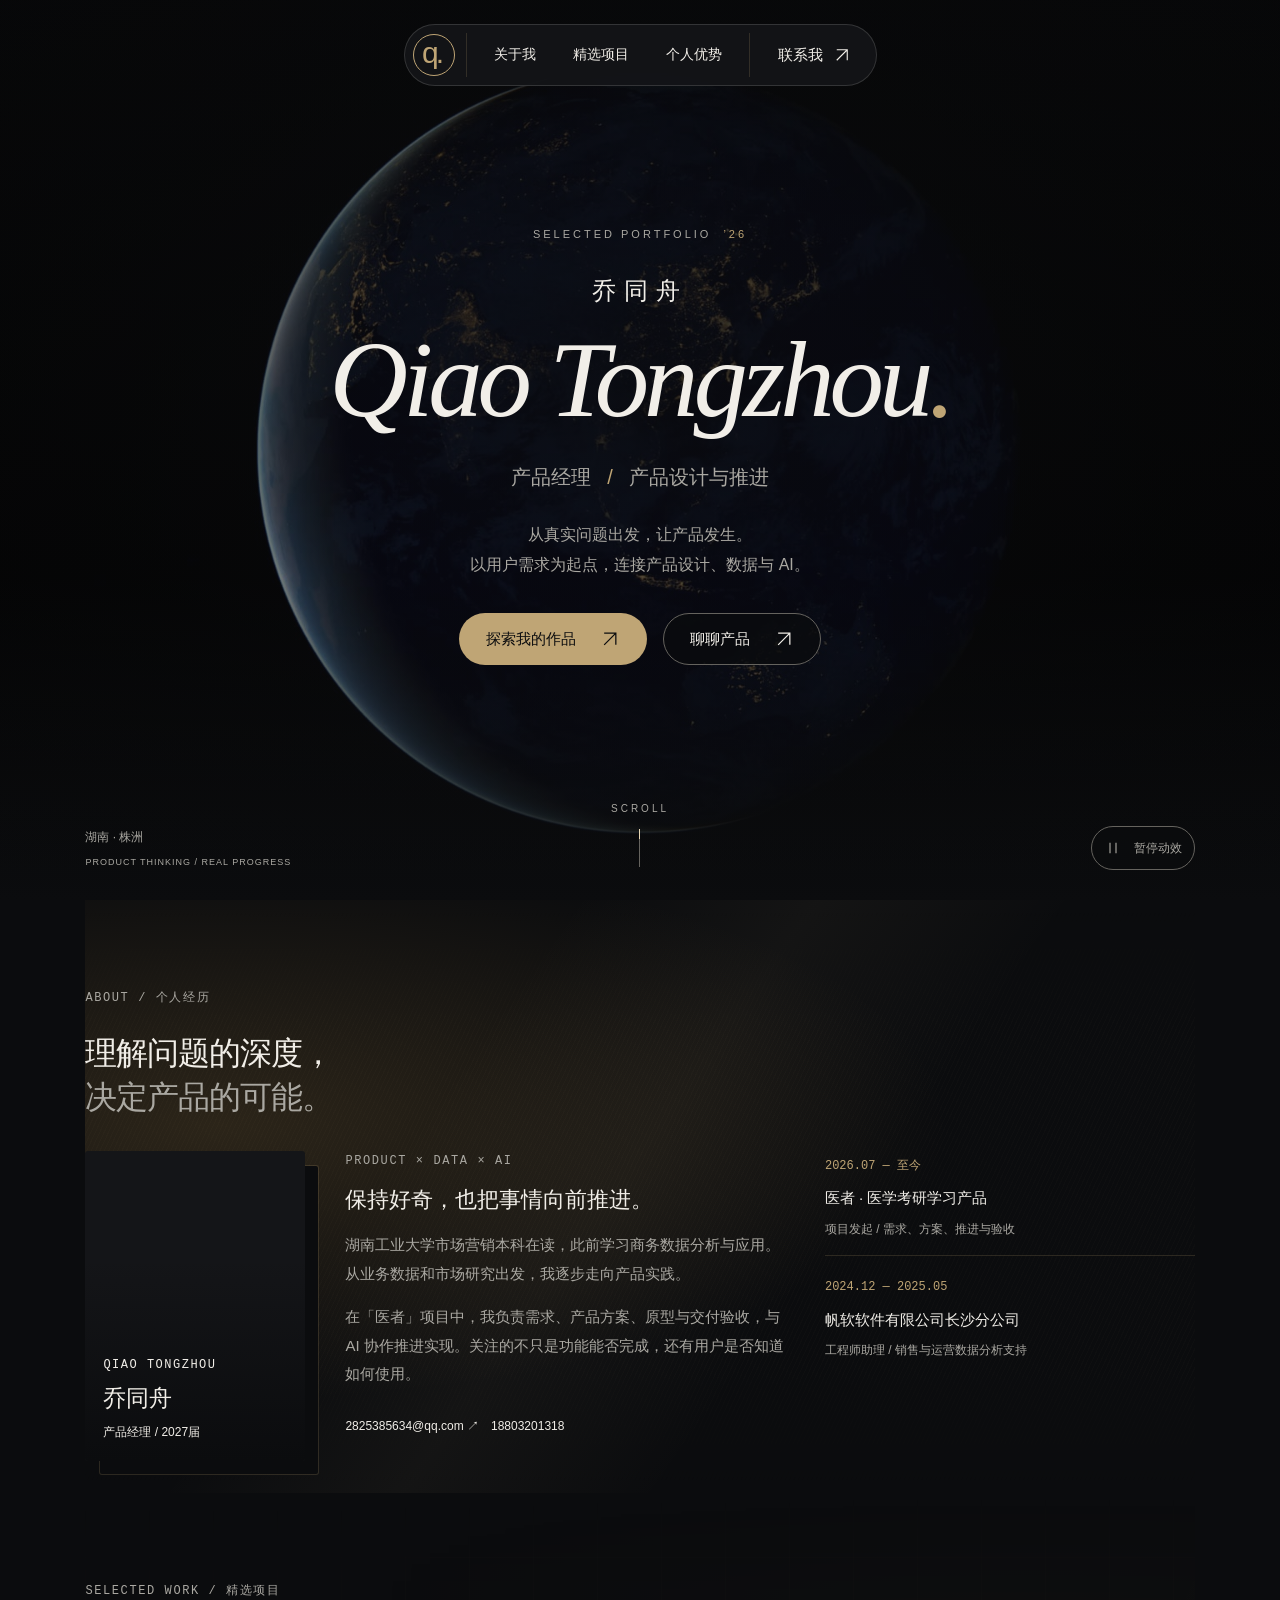
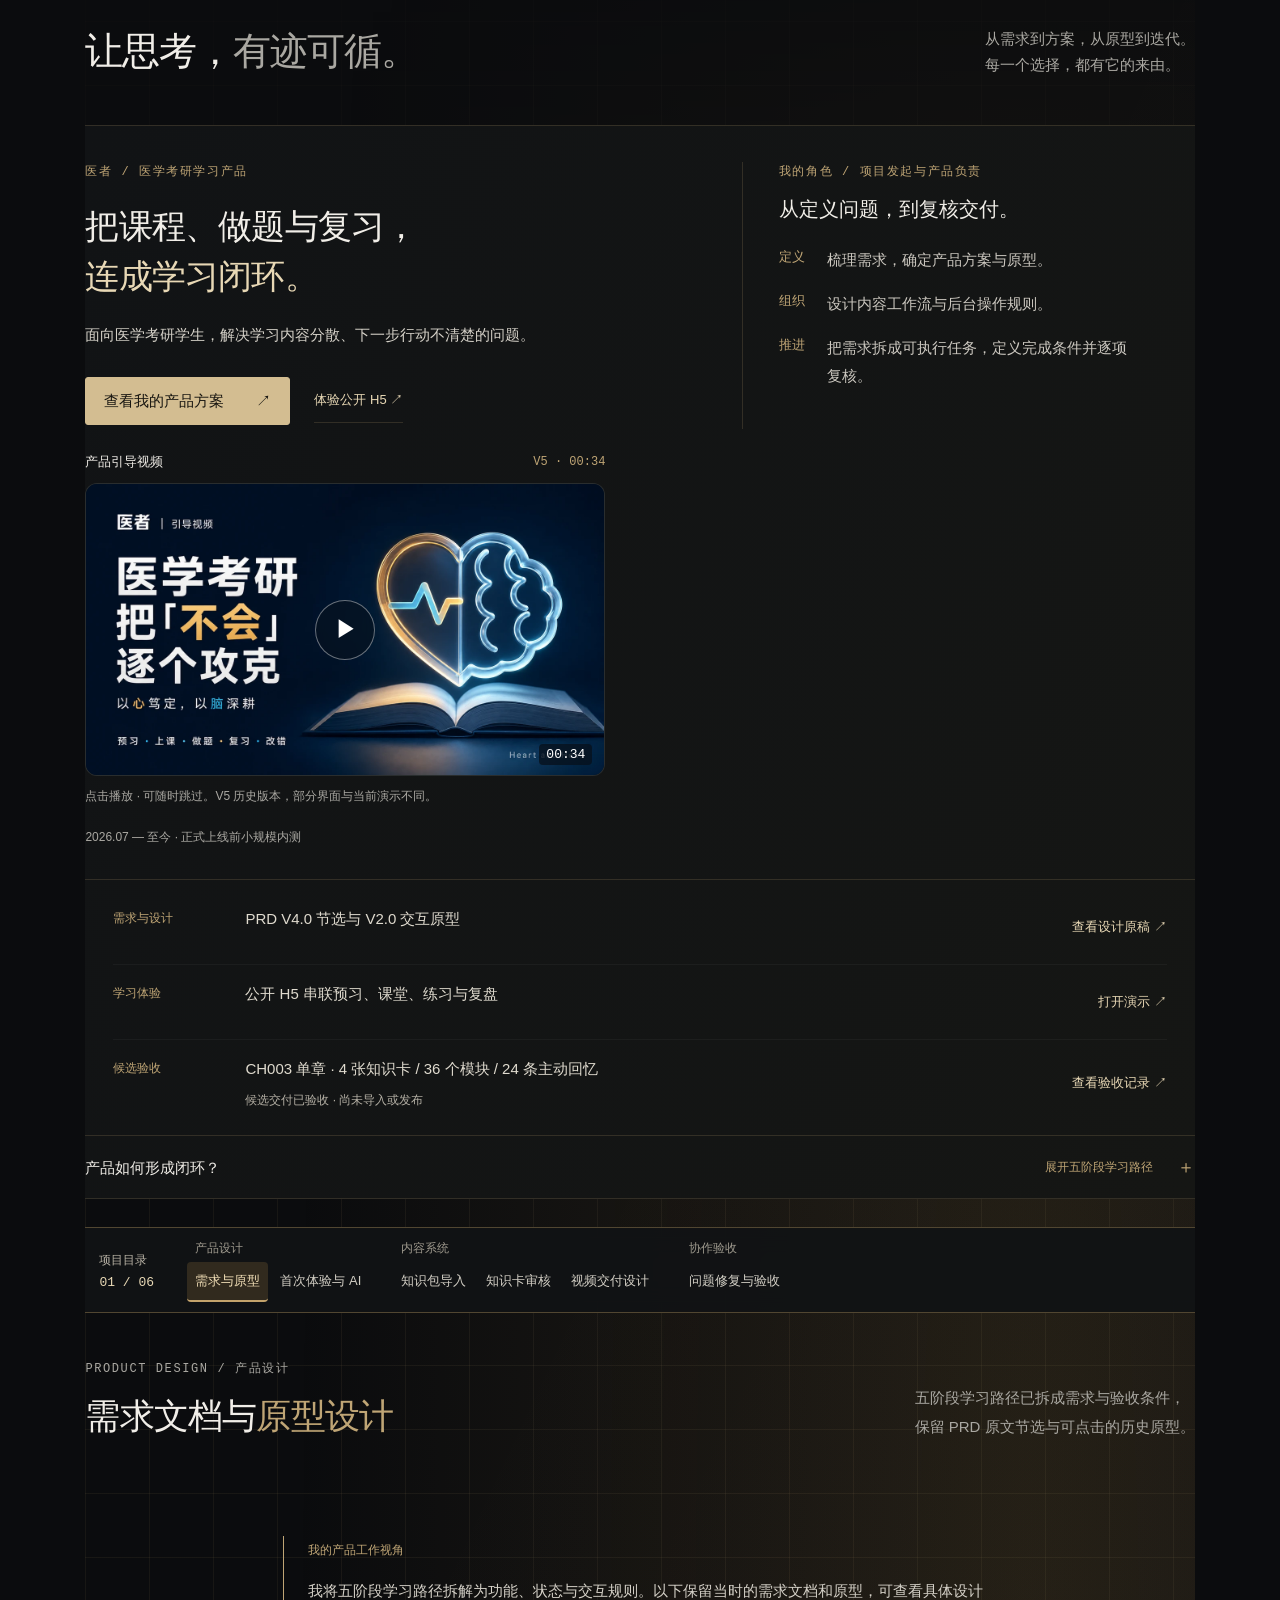
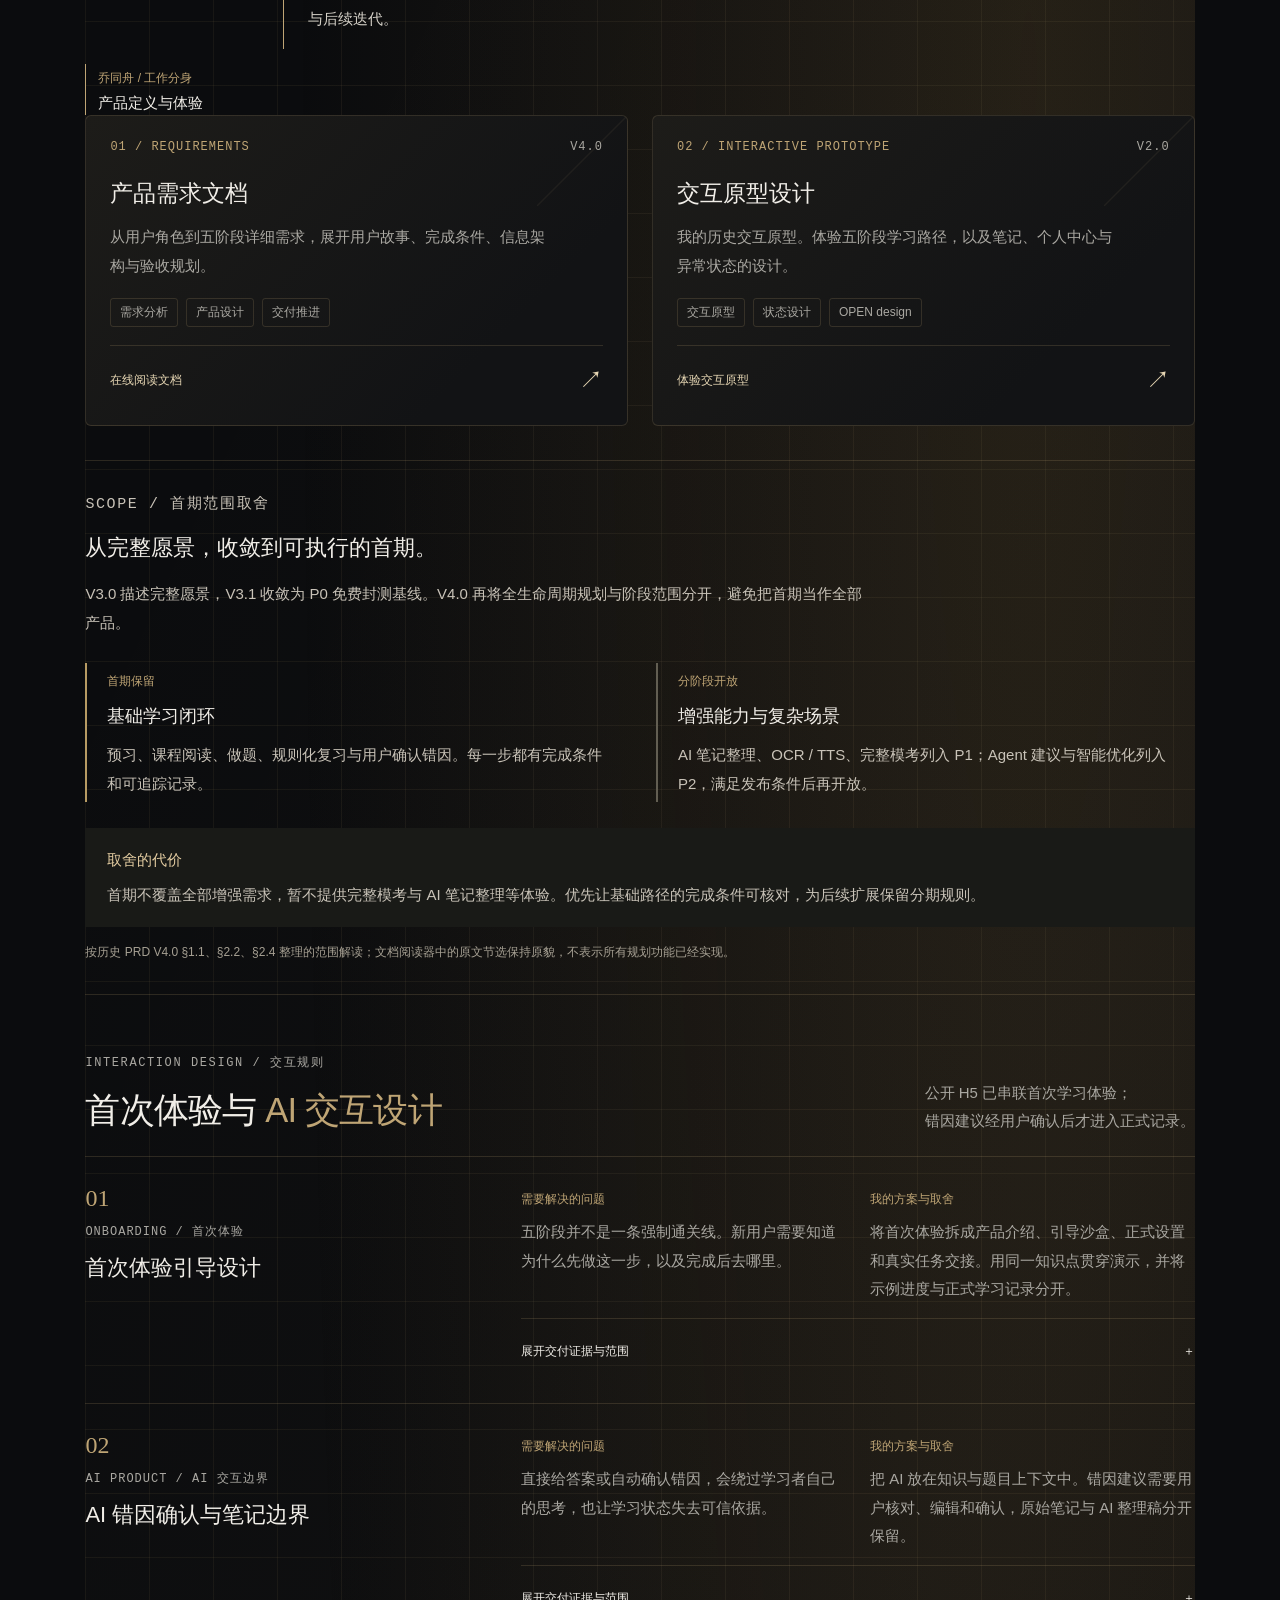
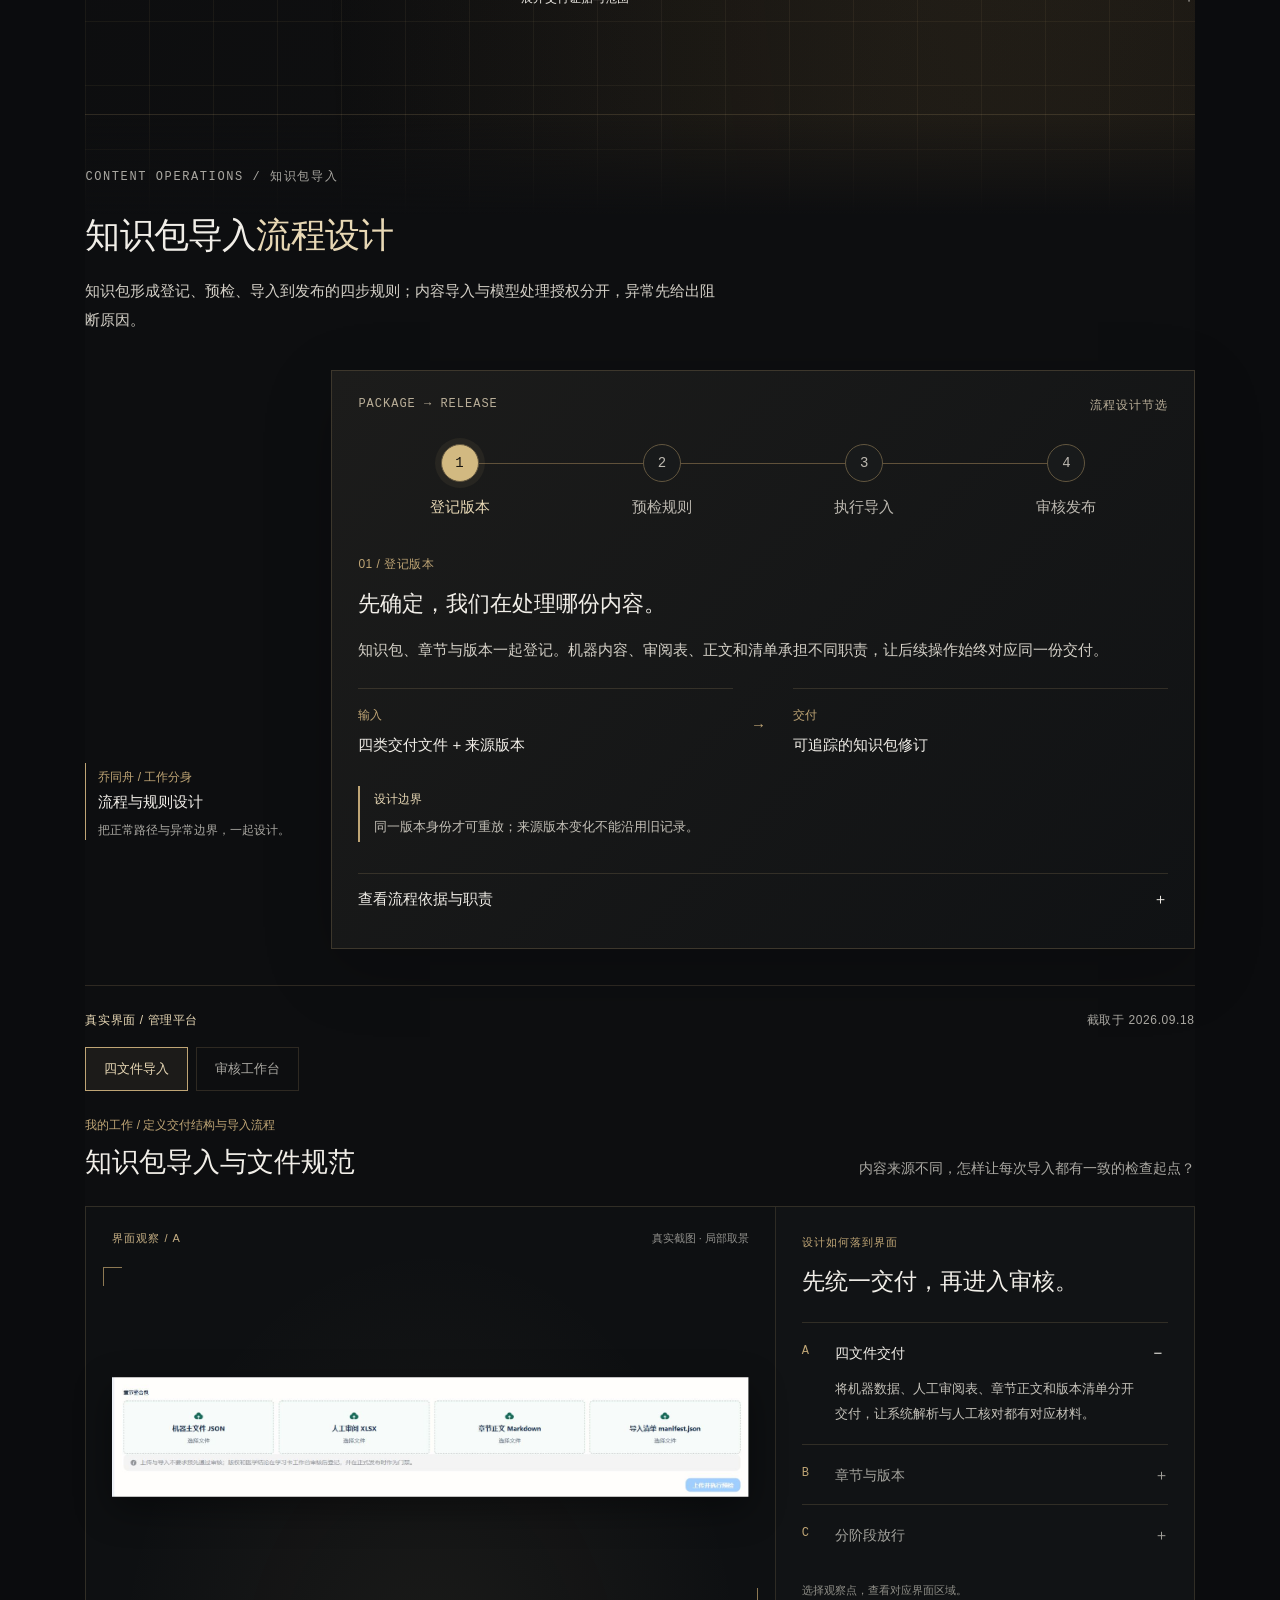
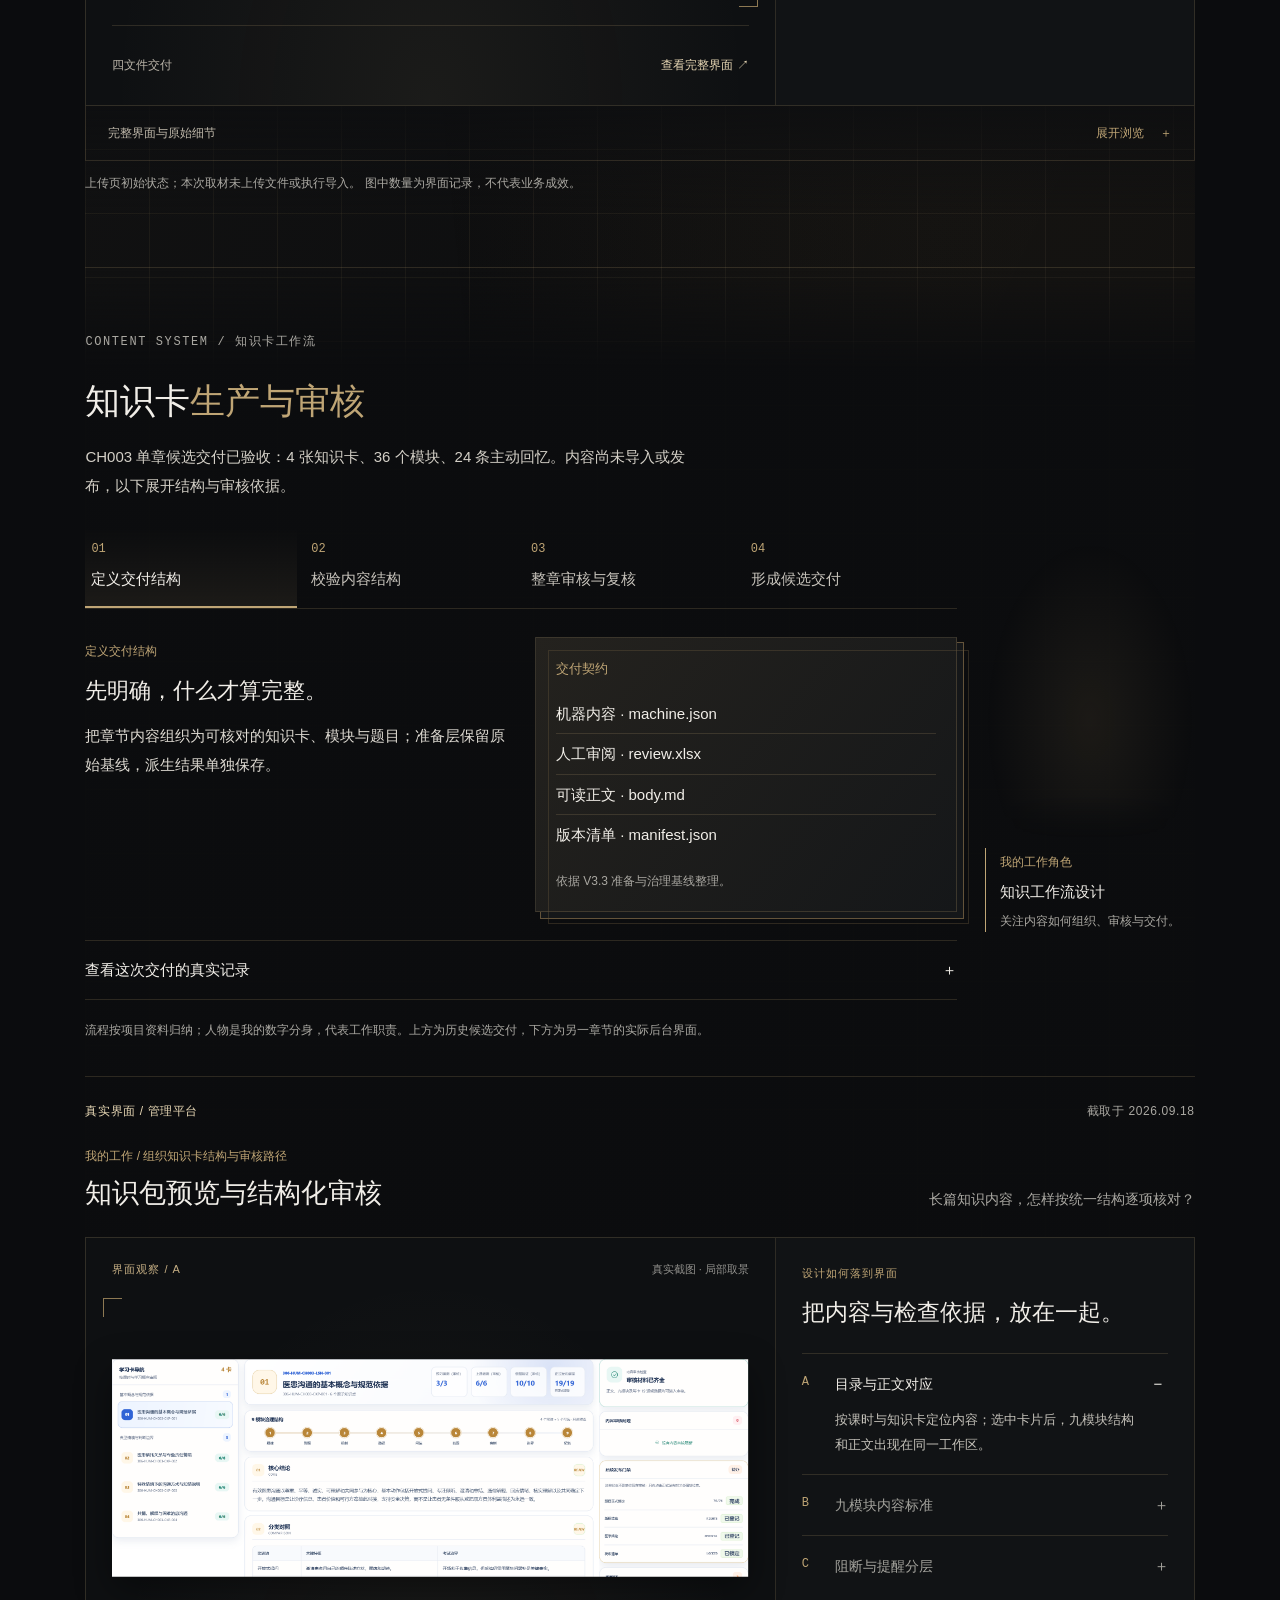
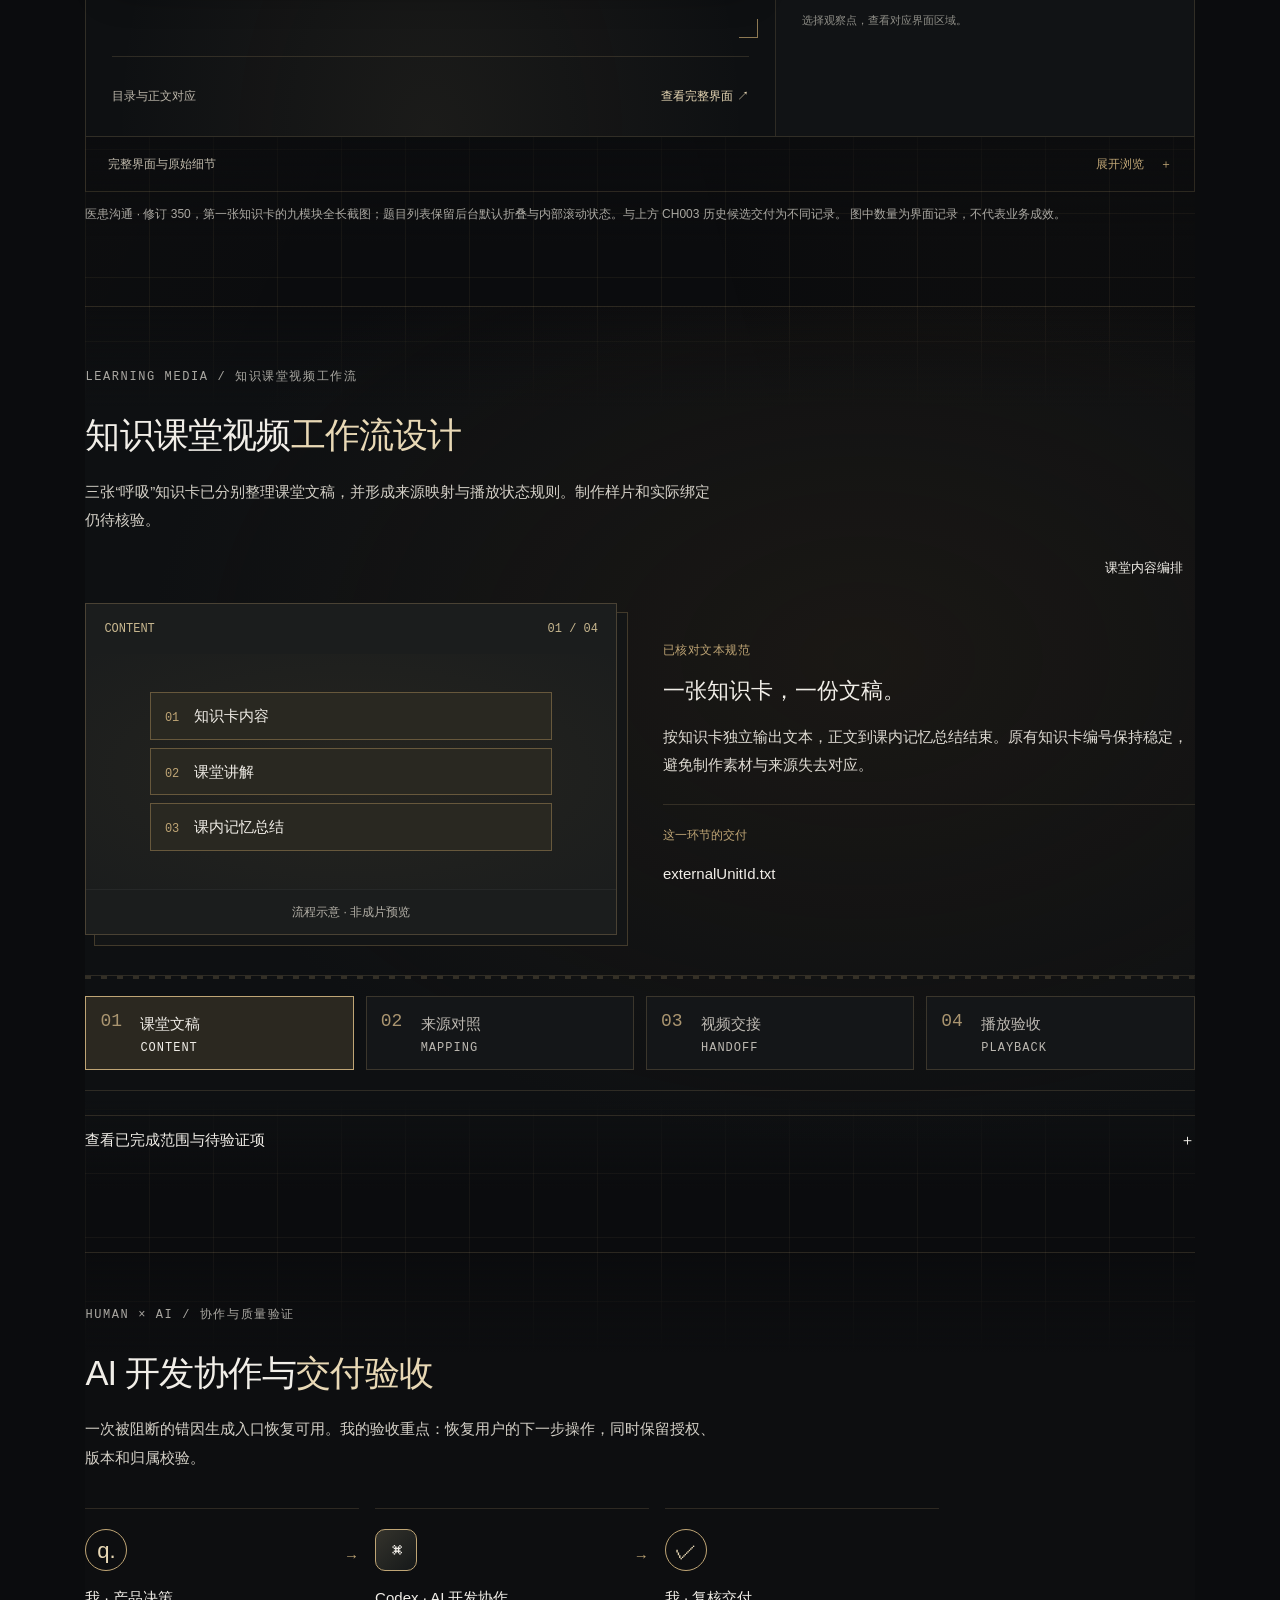
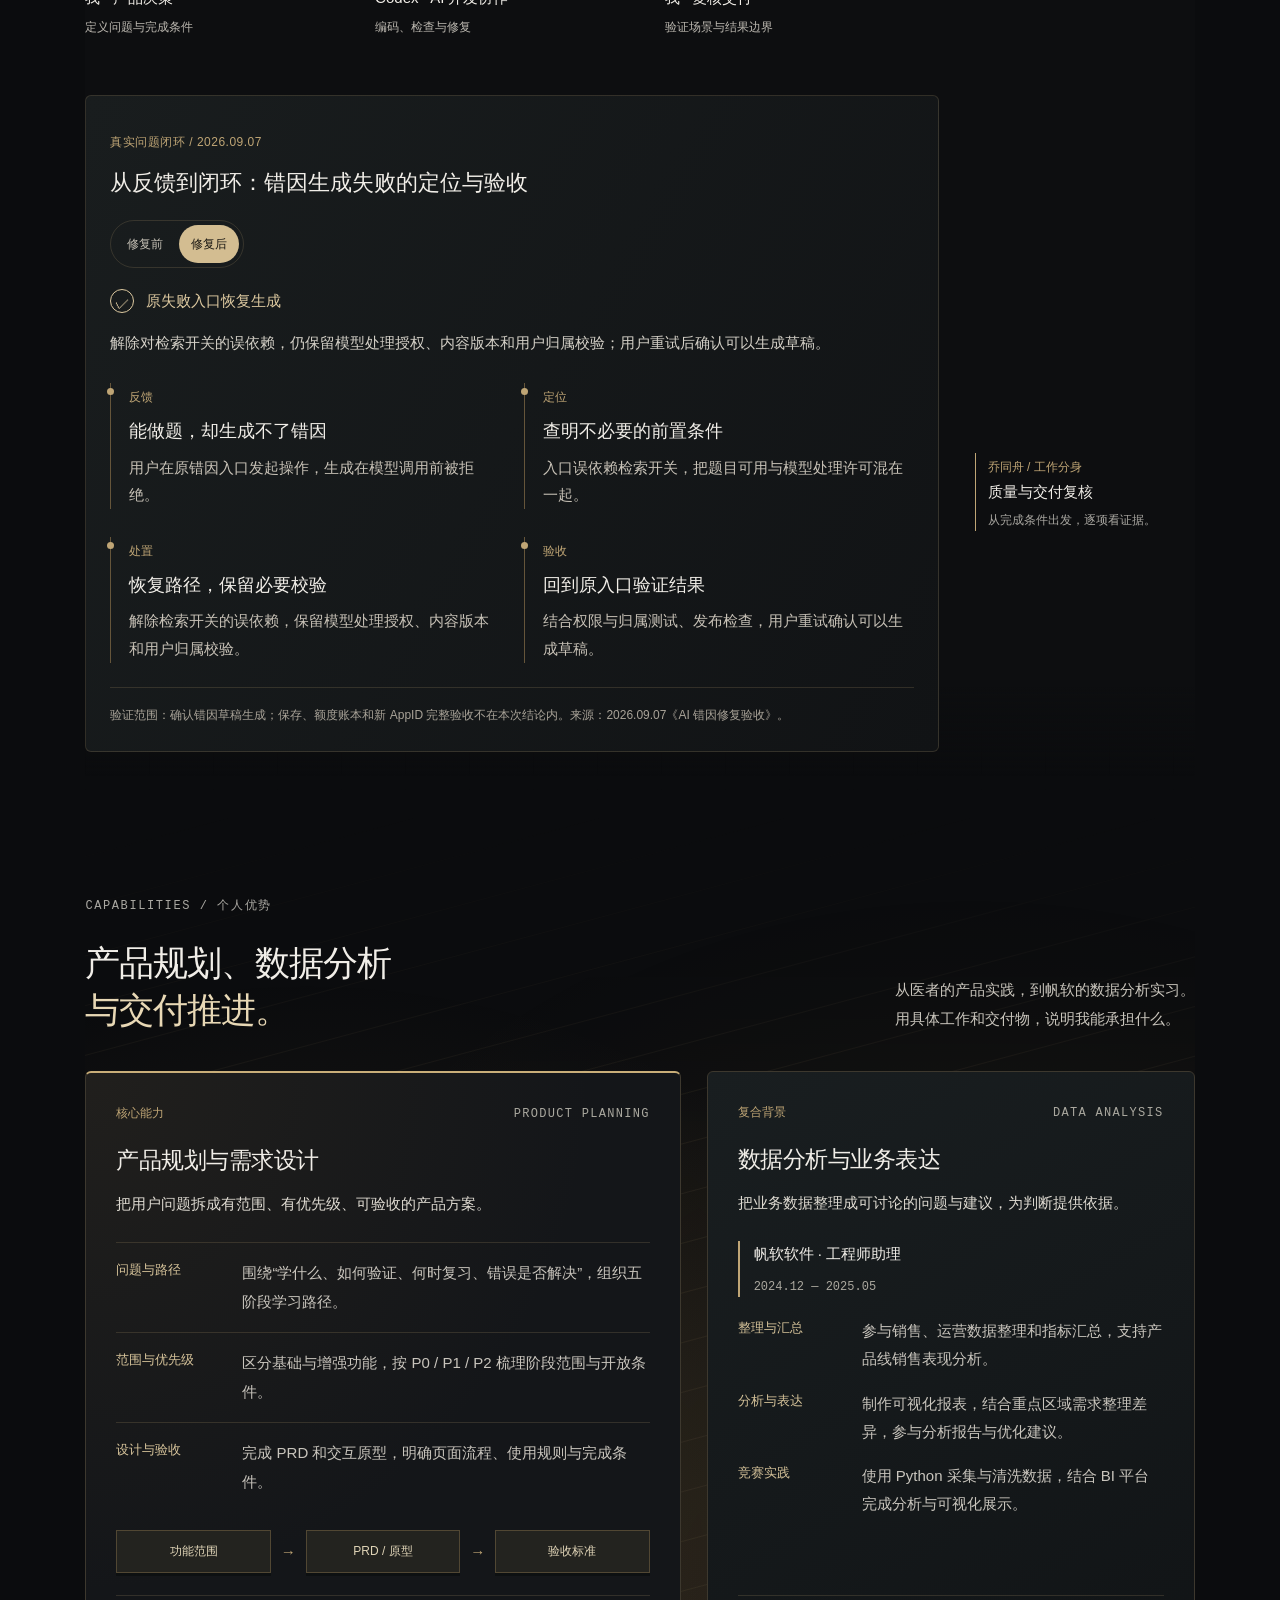
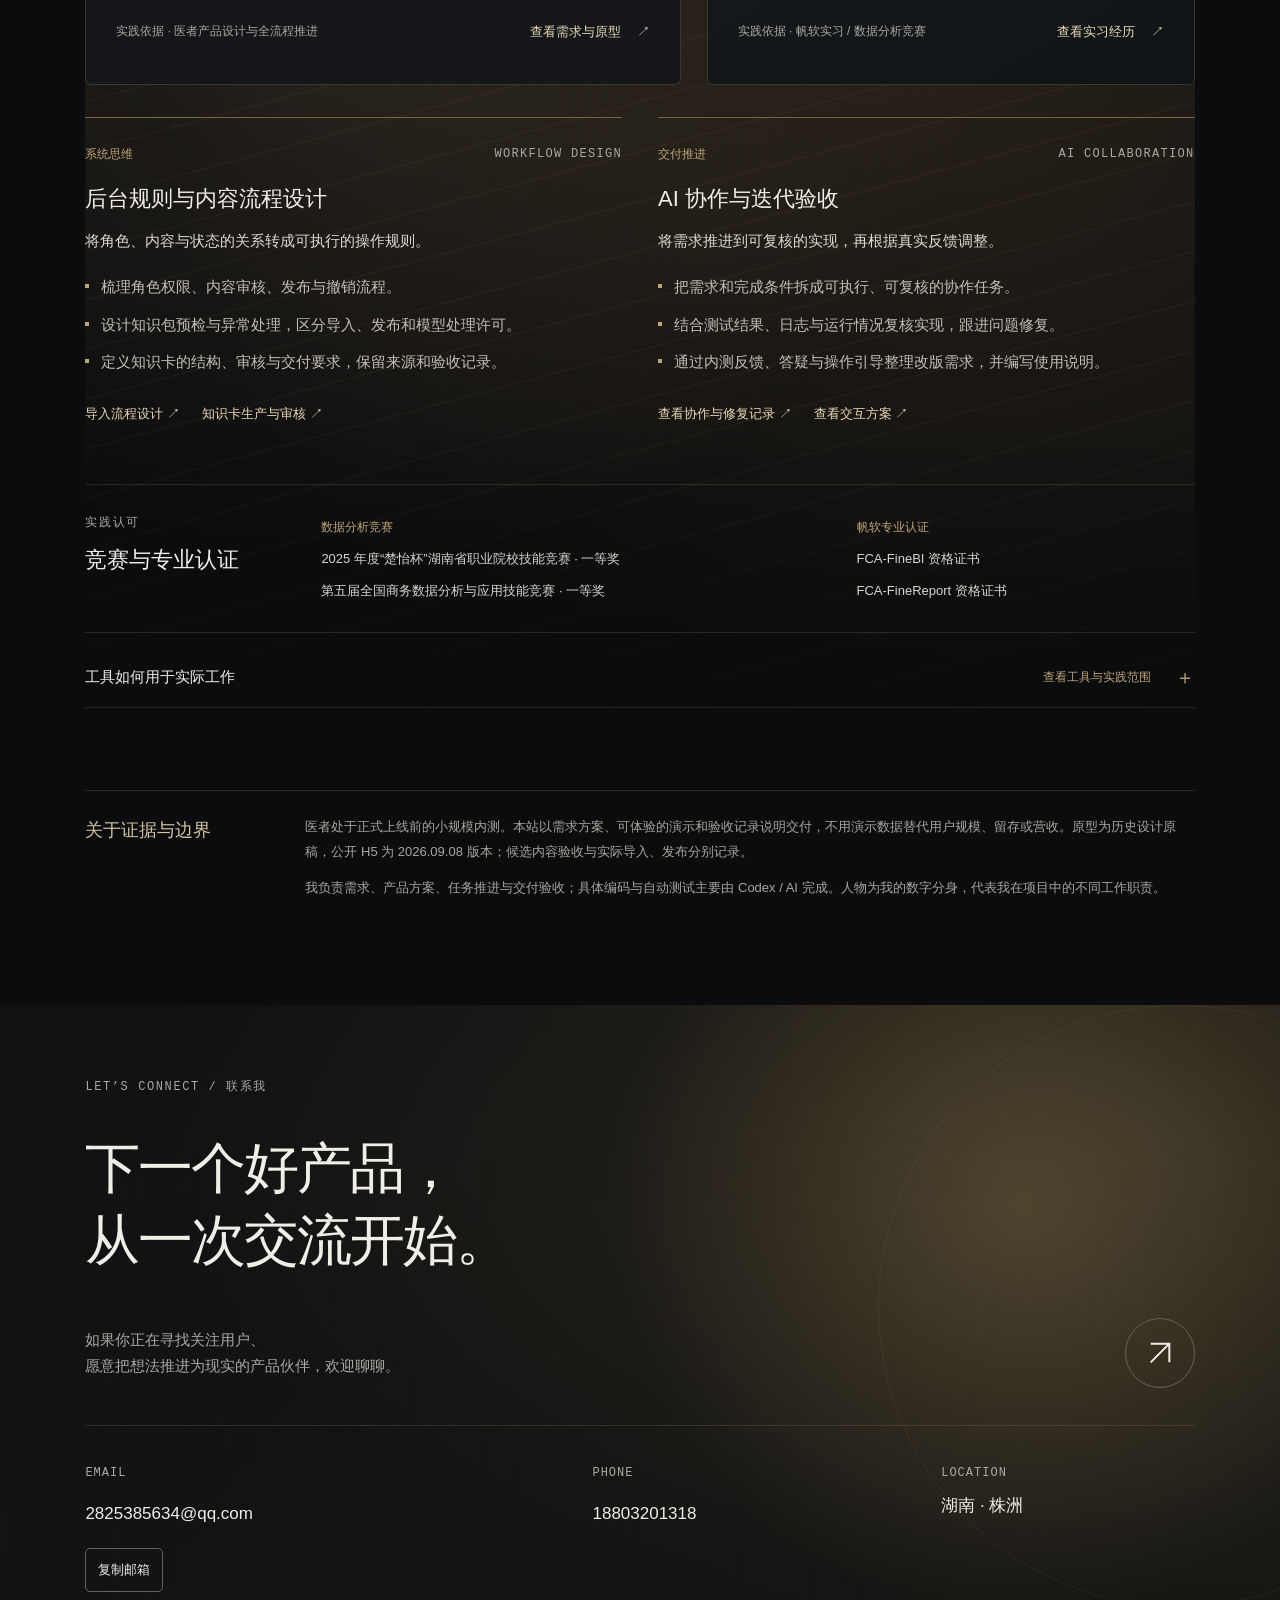
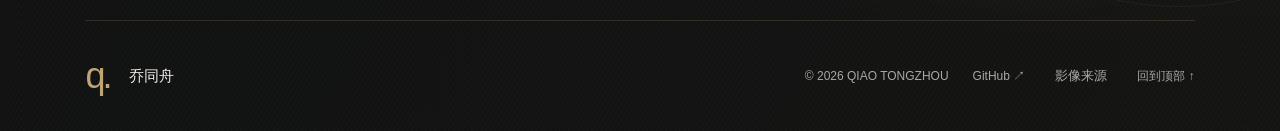
==== commit cc7e698f: "Place V5 guide video below project experience actions" ====
--- a/index.html
+++ b/index.html
@@ -23,8 +23,8 @@
   <meta name="twitter:image" content="https://qiaotz.github.io/og-cover.png">
   <meta name="twitter:image:alt" content="乔同舟的产品经理作品集">
   <link rel="icon" type="image/svg+xml" href="./favicon.svg">
-  <script type="module" crossorigin src="./assets/index-C11ry1VC.js"></script>
-  <link rel="stylesheet" crossorigin href="./assets/index-1e15NDAm.css">
+  <script type="module" crossorigin src="./assets/index-CN-dYTR6.js"></script>
+  <link rel="stylesheet" crossorigin href="./assets/index-Ddp_lXqy.css">
 </head>
 <body><div id="root"></div></body>
 </html>
--- a/assets/index-Ddp_lXqy.css
+++ b/assets/index-Ddp_lXqy.css
@@ -0,0 +1 @@
+:root{color:var(--text);background:var(--bg);font-synthesis:none;text-rendering:optimizelegibility;--lightningcss-light: ;--lightningcss-dark:initial;color-scheme:dark;--bg:#0b0c0e;--surface:#141518;--text:#f1eee8;--text-muted:#aaa8a2;--gold:#bfa575;--gold-highlight:#e8d8b5;--divider:#bfa5752e;--edge:#65635e;--gutter:clamp(48px,6.67vw,112px);--radius:5px;font-family:Segoe UI,Microsoft YaHei,sans-serif}*{box-sizing:border-box}html{scroll-behavior:smooth;scroll-padding-top:24px}body{font-size:var(--fs-body);margin:0;line-height:1.7}a{color:inherit;text-decoration:none}button{font:inherit;color:inherit;cursor:pointer;background:0 0;border:0}button,a{touch-action:manipulation;-webkit-tap-highlight-color:transparent}a,button{transition:color .2s,background .2s,border-color .2s}a:hover,button:hover{color:var(--gold-highlight)}a:focus-visible,button:focus-visible{outline:2px solid var(--gold-highlight);outline-offset:5px}img{max-width:100%;height:auto;display:block}svg{flex-shrink:0}.wrap{width:calc(100% - var(--gutter)*2);max-width:1280px;margin-inline:auto}.skip{z-index:100;background:var(--surface);padding:12px;position:fixed;top:-100px;left:20px}.skip:focus{top:0}.nav-shell{z-index:10;position:absolute;inset:0 0 auto}.nav{border-bottom:1px solid var(--divider);align-items:center;gap:36px;min-height:100px;display:flex}.brand{font-size:var(--fs-body);white-space:nowrap;align-items:center;gap:14px;min-height:44px;font-weight:600;display:inline-flex}.brand-symbol{letter-spacing:-3px;color:var(--gold);padding-right:6px;font-size:36px;font-weight:400}.brand-role{font-size:var(--fs-label);letter-spacing:1.5px;color:var(--text-muted);border-left:1px solid var(--divider);padding-left:20px;font-weight:400}.nav-links{font-size:var(--fs-body);gap:30px;margin-left:auto;display:flex}.nav-links a{align-items:center;min-height:44px;display:flex}.contact-nav{min-height:46px;font-size:var(--fs-body);border:1px solid var(--edge);border-radius:var(--radius);align-items:center;gap:20px;padding:0 16px;display:flex}.contact-nav svg{width:18px}.menu-button{min-width:44px;min-height:44px;display:none}.hero{isolation:isolate;background:var(--bg);flex-direction:column;min-height:max(780px,100svh);display:flex;position:relative;overflow:clip}.hero-media{z-index:-3;pointer-events:none;position:absolute;inset:0 -24% 0 32%}.hero-media img,.hero-media video{object-fit:cover;object-position:72% center;width:100%;height:100%;position:absolute;inset:0}.hero-shade{z-index:-2;pointer-events:none;background:linear-gradient(90deg,var(--bg) 0%,#0b0c0ef0 29%,#0b0c0ea6 48%,#0b0c0e14 76%),linear-gradient(0deg,var(--bg),transparent 25%);position:absolute;inset:0}.hero-content{padding-top:clamp(195px,25vh,260px);padding-bottom:64px}.hero-kicker{font-size:var(--fs-body);color:var(--text-muted);letter-spacing:1px;align-items:center;gap:14px;display:flex}.hero-kicker>span{background:var(--gold);width:24px;height:1px}.hero h1{letter-spacing:-2px;margin:28px 0;font-size:clamp(52px,5vw,72px);font-weight:400;line-height:1.2}.gold-word{color:var(--gold)}.hero-description{flex-direction:column;align-items:flex-start;gap:32px;display:flex}.hero-description p{color:var(--text-muted);max-width:600px;margin:0;font-size:17px;line-height:1.7}.button{border-radius:var(--radius);min-height:50px;font-size:var(--fs-body);justify-content:space-between;align-items:center;gap:32px;padding:10px 22px;display:inline-flex}.button-light{background:var(--gold);color:var(--bg)}.button-light:hover{background:var(--gold-highlight);color:var(--bg)}.button svg{width:20px}.hero-bottom{border-top:1px solid var(--divider);font-size:var(--fs-small);color:var(--text-muted);justify-content:space-between;align-items:center;gap:24px;margin-top:auto;padding-block:24px;display:flex}.scroll-link,.project-entry,.video-control{align-items:center;gap:12px;min-height:44px;display:inline-flex}.project-entry{color:var(--text)}.project-entry span{color:var(--text-muted);font-size:var(--fs-label);margin-left:8px}.project-entry svg{width:18px}.video-control{font-size:var(--fs-small);border:1px solid var(--edge);border-radius:var(--radius);padding:0 12px}.section{padding-top:112px;padding-bottom:32px;scroll-margin-top:12px}.eyebrow{font:var(--fs-label)/1.7 Consolas,monospace;letter-spacing:1.6px;color:var(--text-muted);margin:0 0 24px}.section-head{margin-bottom:48px}.section-head h2{letter-spacing:-1px;margin:0;font-size:clamp(32px,3vw,44px);font-weight:400;line-height:1.35}.section-head h2 span{color:var(--text-muted)}.split-head{justify-content:space-between;align-items:flex-end;gap:32px;display:flex}.split-head>p{color:var(--text-muted);font-size:var(--fs-body);margin:0}.profile-layout{grid-template-columns:minmax(260px,.85fr) 2fr;gap:64px;display:grid}.portrait-card{border-radius:var(--radius);background:var(--surface);min-height:580px;position:relative;overflow:hidden}.portrait-card img{object-fit:cover;object-position:50% 20%;width:100%;height:100%;position:absolute}.portrait-card:after{content:"";background:linear-gradient(0deg,var(--bg),transparent 65%);position:absolute;inset:0}.portrait-caption{z-index:1;position:absolute;bottom:28px;left:28px}.portrait-caption>span{font:var(--fs-label) Consolas,monospace;letter-spacing:1px}.portrait-caption strong{margin:8px 0;font-size:32px;font-weight:400;display:block}.portrait-caption p{font-size:var(--fs-body);margin:0}.profile-intro h3{margin:0 0 20px;font-size:26px;font-weight:400;line-height:1.5}.profile-intro p:not(.eyebrow){font-size:var(--fs-body);color:var(--text-muted)}.profile-intro .eyebrow{margin-bottom:12px}.profile-contact{font-size:var(--fs-body);flex-wrap:wrap;gap:8px 28px;margin:24px 0;display:flex}.profile-contact a{align-items:center;min-height:44px;display:flex}.timeline article{border-top:1px solid var(--divider);grid-template-columns:150px 1fr;gap:20px;padding:20px 0;display:grid}.timeline time{font:var(--fs-label)/1.8 Consolas,monospace;color:var(--text-muted);padding-top:5px}.timeline h4{margin:0;font-size:17px;font-weight:400}.timeline p{font-size:var(--fs-body);color:var(--text-muted);margin:4px 0 0}.stats{border-block:1px solid var(--divider);grid-template-columns:repeat(3,1fr);gap:32px;margin-top:48px;padding:32px 0;display:grid}.stats strong{letter-spacing:-2px;font-size:56px;font-weight:400;line-height:1.2}.stats strong span{font-size:var(--fs-small);color:var(--text-muted);letter-spacing:0;margin-left:12px}.stats h3{font-size:var(--fs-body);margin:16px 0 8px;font-weight:400}.stats p{font-size:var(--fs-small);color:var(--text-muted);margin:0}.featured-project{text-align:left;background:var(--surface);border:1px solid var(--divider);border-radius:var(--radius);grid-template-columns:.85fr 1.15fr;width:100%;padding:0;display:grid;overflow:hidden}.featured-project:hover,.secondary-project:hover{color:var(--text);border-color:var(--edge)}.featured-copy{flex-direction:column;justify-content:space-between;gap:32px;min-width:0;padding:40px;display:flex}.project-index{font:var(--fs-label)/1.5 Consolas,monospace;letter-spacing:1px;color:var(--text-muted)}.project-tags{font-size:var(--fs-small);color:var(--text-muted)}.featured-copy h3{margin:20px 0;font-size:54px;font-weight:400;line-height:1.2}.featured-copy h3>span{margin-top:14px;font-size:25px;line-height:1.5;display:block}.featured-copy>div>p:not(.project-tags){font-size:var(--fs-body);color:var(--text-muted)}.featured-copy .project-role{margin-top:24px;font-size:var(--fs-small)!important}.project-cta{font-size:var(--fs-body);align-items:center;gap:24px;min-height:44px;display:flex}.device-stage{background:var(--bg);justify-content:center;align-items:center;gap:24px;min-width:0;padding:40px 28px 64px;display:flex;position:relative}.device-stage>img{border-radius:8px;align-self:center;width:calc(50% - 12px);max-width:230px;height:auto;box-shadow:0 16px 32px #0005}.device-stage .device-back{margin-top:48px}.stage-note{font-size:var(--fs-label);color:var(--text-muted);text-align:center;position:absolute;bottom:20px;left:20px;right:20px}.project-pair{grid-template-columns:1fr 1fr;gap:28px;margin-top:28px;display:grid}.secondary-project{text-align:left;border:1px solid var(--divider);border-radius:var(--radius);background:var(--surface);min-width:0;padding:0;overflow:hidden}.secondary-visual{background:var(--bg);justify-content:center;align-items:flex-start;height:360px;padding:32px;display:flex;overflow:hidden}.interaction-visual img{border-radius:8px;width:190px;height:auto}.research-visual{align-items:center}.research-sheet{background:var(--surface);border:1px solid var(--edge);width:100%;max-width:440px;padding:28px}.research-sheet>span{font:var(--fs-label) Consolas,monospace;color:var(--text-muted);letter-spacing:1px}.research-sheet h4{margin:20px 0;font-size:26px;font-weight:400}.research-table{border-block:1px solid var(--divider);font-size:var(--fs-body);color:var(--text-muted);text-align:center;grid-template-columns:repeat(4,1fr);padding:14px 0;display:grid}.research-sheet p,.research-sheet small{font-size:var(--fs-label);color:var(--text-muted)}.project-summary{justify-content:space-between;align-items:center;gap:16px;padding:26px;display:flex}.project-summary p{font-size:var(--fs-small);color:var(--text-muted);margin:0 0 8px}.project-summary h3{margin:0;font-size:22px;font-weight:400;line-height:1.5}.project-summary svg{width:20px}.project-footnote{font-size:var(--fs-small);color:var(--text-muted);margin-top:24px;line-height:1.8}.strength-grid{grid-template-columns:repeat(4,1fr);gap:20px;display:grid}.strength-card{background:var(--surface);border-top:1px solid var(--divider);min-width:0;padding:28px 24px}.strength-top{justify-content:space-between;align-items:center;gap:12px;margin-bottom:36px;display:flex}.strength-top small{font:var(--fs-label) Consolas,monospace;color:var(--text-muted)}.strength-card h3{margin:0 0 16px;font-size:21px;font-weight:400;line-height:1.5}.strength-card>p{font-size:var(--fs-body);color:var(--text-muted);line-height:1.8}.strength-tags{border-top:1px solid var(--divider);font-size:var(--fs-label);color:var(--text-muted);margin-top:26px;padding-top:18px}.contact-section{background:var(--surface);margin-top:100px;position:relative}.contact-glow{display:none}.contact-inner{flex-direction:column;min-height:100svh;padding-top:100px;display:flex}.contact-section h2{letter-spacing:-2px;margin:12px 0 36px;font-size:clamp(38px,5vw,72px);font-weight:400;line-height:1.3}.contact-section h2 span{color:var(--text)}.contact-row{justify-content:space-between;align-items:center;gap:28px;display:flex}.contact-row p{font-size:var(--fs-body);color:var(--text-muted)}.contact-orbit{border:1px solid var(--edge);border-radius:50%;flex-shrink:0;justify-content:center;align-items:center;width:88px;height:88px;display:flex}.contact-orbit svg{width:32px;height:32px}.contact-orbit:hover{background:var(--text);color:var(--bg)}.contact-details{border-top:1px solid var(--divider);grid-template-columns:1.5fr 1fr .8fr;gap:32px;margin-top:48px;padding:40px 0 56px;display:grid}.contact-details>div>span{font:var(--fs-label) Consolas,monospace;letter-spacing:1px;color:var(--text-muted);margin-bottom:12px;display:block}.contact-details a,.contact-details p{overflow-wrap:anywhere;margin:0;font-size:20px}.contact-details a{align-items:center;min-height:44px;display:inline-flex}.copy-button{font-size:var(--fs-small);border:1px solid var(--edge);border-radius:var(--radius);min-height:44px;margin-top:12px;padding:0 12px;display:block}footer{border-top:1px solid var(--divider);color:var(--text-muted);font-size:var(--fs-label);flex-wrap:wrap;align-items:center;gap:24px;margin-top:auto;padding:24px 0;display:flex}footer .brand{color:var(--text);margin-right:auto}footer a,footer button{align-items:center;min-height:44px;display:inline-flex}footer button{font-size:var(--fs-small)}dialog{background:var(--surface);width:min(900px,100% - 32px);max-height:90svh;color:var(--text);border:1px solid var(--edge);border-radius:var(--radius);padding:0}dialog::backdrop{background:#000c}.dialog-head{background:var(--surface);border-bottom:1px solid var(--divider);font:var(--fs-label) Consolas,monospace;justify-content:space-between;align-items:center;gap:16px;padding:14px 28px;display:flex;position:sticky;top:0}.dialog-head button{min-height:44px;font:14px Segoe UI,Microsoft YaHei,sans-serif}.dialog-body{padding:28px 40px 40px}.dialog-body h2{font-size:30px;font-weight:400;line-height:1.4}.dialog-body p{color:var(--text-muted);overflow-wrap:anywhere}.dialog-body img{border-radius:6px;width:100%;max-width:400px;height:auto;margin:32px auto 0}.dialog-body a{color:var(--gold);text-decoration:underline}.toast{background:var(--text);color:var(--bg);border-radius:var(--radius);z-index:60;opacity:0;pointer-events:none;font-size:var(--fs-body);overflow-wrap:anywhere;max-width:90vw;padding:12px 20px;position:fixed;bottom:28px;left:50%;transform:translate(-50%)}.toast.show{opacity:1}.reveal{opacity:0;transition:opacity .24s,transform .24s;transform:translateY(8px)}.reveal.entered,.paused .reveal{opacity:1;transform:none}.paused *{transition:none!important;animation:none!important}@media (width<=1200px){:root{--gutter:56px}.brand-role{display:none}.nav,.nav-links{gap:24px}.hero h1{font-size:56px}.hero-content{padding-top:200px}.profile-layout{grid-template-columns:.9fr 1.7fr;gap:40px}.timeline article{grid-template-columns:1fr;gap:4px}.featured-copy{padding:30px}.featured-copy h3{font-size:46px}.featured-copy h3>span{font-size:23px}.device-stage{gap:16px;padding-inline:20px}.strength-grid{grid-template-columns:repeat(2,1fr)}.contact-details{grid-template-columns:1.5fr 1fr}.contact-details>div:last-child{grid-column:1/-1}}@media (width<=850px){:root{--gutter:32px}.nav{gap:20px;min-height:88px}.nav-links{font-size:var(--fs-body);gap:18px}.contact-nav{gap:10px}.hero{min-height:max(780px,100svh)}.hero-content{padding-top:210px}.hero h1{font-size:52px}.hero-media{left:16%;right:-65%}.hero-shade{background:linear-gradient(90deg,var(--bg),#0b0c0ecc 35%,#0b0c0e40),linear-gradient(0deg,var(--bg),transparent 35%)}.project-entry span{display:none}.section{padding-top:88px}.profile-layout{grid-template-columns:1fr}.portrait-card{max-width:360px;min-height:440px}.timeline article{grid-template-columns:145px 1fr;gap:20px}.split-head{display:block}.split-head>p{margin-top:20px}.featured-project{grid-template-columns:1fr}.featured-copy{gap:28px}.device-stage{padding-top:32px}.project-pair{gap:20px}.secondary-visual{height:300px;padding:24px}.research-sheet{padding:20px}.research-sheet h4{font-size:22px}.project-summary{padding:24px}.project-summary h3{font-size:20px}.stats{gap:20px}.stats strong{font-size:46px}.contact-inner{padding-top:88px}}@media (width<=600px){:root{--gutter:24px}.nav{gap:12px;min-height:80px}.brand{font-size:var(--fs-body);gap:8px}.brand-symbol{padding-right:2px;font-size:30px}.menu-button{font-size:var(--fs-body);margin-left:auto;display:block}.nav-links{top:80px;left:var(--gutter);right:var(--gutter);background:var(--surface);border:1px solid var(--edge);border-radius:var(--radius);padding:12px 20px;display:none;position:absolute}.nav-links.is-open{flex-direction:column;gap:4px;display:flex}.contact-nav{font-size:var(--fs-body);gap:8px;min-height:44px;padding:0 10px}.contact-nav svg{width:16px}.hero{min-height:max(740px,100svh)}.hero-content{padding-top:174px;padding-bottom:52px}.hero-kicker{font-size:var(--fs-small);letter-spacing:0}.hero h1{letter-spacing:-1px;margin:26px 0;font-size:38px}.hero-description{gap:30px}.hero-description p{font-size:var(--fs-body)}.hero-description p br{display:none}.hero-media{inset:18% -135% 0 -5%;-webkit-mask-image:linear-gradient(#0000,#000 18%);mask-image:linear-gradient(#0000,#000 18%)}.hero-shade{background:linear-gradient(90deg,#0b0c0ef5,#0b0c0ea6 70%,#0b0c0e59),linear-gradient(0deg,var(--bg),transparent 32%)}.hero-bottom{grid-template-columns:1fr auto;gap:12px;padding-block:20px;display:grid}.project-entry{border-bottom:1px solid var(--divider);grid-area:1/1/auto/-1;justify-content:space-between;padding-bottom:16px}.project-entry span{font-size:var(--fs-label);margin-left:auto;display:inline}.scroll-link{font-size:var(--fs-small)}.video-control{font-size:var(--fs-label)}.section{padding-top:72px;padding-bottom:24px}.section-head{margin-bottom:32px}.section-head h2{letter-spacing:-.6px;font-size:30px}.eyebrow{font-size:var(--fs-label);letter-spacing:1px;margin-bottom:20px}.profile-intro h3{font-size:23px}.profile-contact{flex-direction:column;gap:0}.timeline article{grid-template-columns:1fr;gap:6px}.stats{grid-template-columns:1fr;gap:24px}.stats>div{grid-template-columns:105px 1fr;align-items:center;column-gap:16px;display:grid}.stats strong{grid-row:span 2;font-size:42px}.stats h3{font-size:var(--fs-body);margin:0 0 6px}.stats p{font-size:var(--fs-label)}.stats strong span{font-size:var(--fs-label);margin-left:8px}.featured-copy{gap:24px;padding:24px}.featured-copy h3{font-size:42px}.featured-copy h3>span{font-size:23px}.device-stage{gap:14px;padding:24px 18px 70px}.device-stage>img{width:calc(50% - 7px)}.stage-note{font-size:var(--fs-label)}.project-pair{grid-template-columns:1fr;gap:24px;margin-top:24px}.secondary-visual{height:320px}.research-sheet h4{font-size:25px}.strength-grid{grid-template-columns:1fr}.strength-card{padding:28px}.strength-top{margin-bottom:28px}.contact-section{margin-top:64px}.contact-inner{padding-top:72px}.contact-section h2{letter-spacing:-1px;font-size:38px}.contact-row{align-items:flex-start;gap:16px}.contact-row p{font-size:var(--fs-body)}.contact-orbit{width:56px;height:56px}.contact-orbit svg{width:24px}.contact-details{grid-template-columns:1fr;gap:28px;margin-top:32px;padding:32px 0}.contact-details a,.contact-details p{font-size:18px}.copy-button{margin-top:8px}footer{gap:16px}footer>span{order:4;width:100%}.dialog-body{padding:24px}.dialog-body h2{font-size:25px}.dialog-head{padding:12px 20px}}@media (width<=360px){:root{--gutter:20px}.hero h1{letter-spacing:-1px;font-size:32px}.nav{gap:8px}.brand{gap:5px}.contact-nav{padding:0 8px}.hero-content{padding-top:150px}.project-entry span{font-size:var(--fs-label)}.research-sheet{padding:16px}.research-sheet h4{font-size:22px}.contact-section h2{font-size:32px}}@media (prefers-reduced-motion:reduce){html{scroll-behavior:auto}*,:before,:after{transition:none!important;animation:none!important}.reveal{opacity:1;transform:none}}:root{--accent-gradient:linear-gradient(100deg,#e8d8b5,#bfa575 55%,#8f744c);--font-display:Georgia,"Times New Roman",serif}html{scroll-padding-top:110px}.floating-nav{pointer-events:none;justify-content:center;display:flex;position:fixed;top:24px;left:20px;right:20px}.floating-nav .nav{-webkit-backdrop-filter:blur(16px);backdrop-filter:blur(16px);pointer-events:auto;background:#141518eb;border:1px solid #f1eee826;border-radius:100px;gap:10px;width:auto;max-width:100%;min-height:60px;margin:0;padding:7px;transition:box-shadow .25s}.floating-nav.is-scrolled .nav{box-shadow:0 8px 30px #0005}.floating-nav .brand{justify-content:center;gap:0;min-width:44px;min-height:44px}.floating-nav .brand-symbol{border:1px solid var(--gold);letter-spacing:-3px;border-radius:50%;place-items:center;width:42px;height:42px;margin:0;padding:0 4px 4px 0;font-size:30px;line-height:1;display:grid}.floating-nav .brand:hover .brand-symbol{color:var(--gold-highlight);border-color:var(--gold-highlight)}.nav-name{display:none}.floating-nav .nav-links{border-inline:1px solid var(--divider);gap:3px;margin:0;padding-inline:10px;font-size:14px}.floating-nav .nav-links a{border-radius:100px;padding:8px 17px}.floating-nav .nav-links a:hover,.floating-nav .nav-links a[aria-current]{color:var(--text);background:#bfa5751a}.floating-nav .contact-nav{border-color:#0000;border-radius:100px;gap:10px;padding-inline:17px}.floating-nav .contact-nav:hover,.button-outline:hover{border-color:var(--gold);background:var(--surface);color:var(--gold-highlight)}.hero{min-height:max(800px,100svh)}.hero-media{opacity:.8;inset:0 -10%;-webkit-mask-image:none;mask-image:none}.hero-media img,.hero-media video{object-position:50% 50%}.hero-media video{opacity:0;transition:opacity .6s}.hero-media.video-ready video{opacity:1}.hero-media.is-fallback img{animation:16s ease-in-out infinite alternate earth-drift}.hero-media[data-motion=paused] img{animation-play-state:paused}@keyframes earth-drift{0%{transform:scale(1.025)translate(-1%)}to{transform:scale(1.08)translate(1%)}}@media (prefers-reduced-motion:reduce){.hero-media.is-fallback img{animation:none}}.hero-shade{background:radial-gradient(ellipse at 50% 45%,#0b0c0ec4,#0b0c0e61 58%,#0b0c0e33),linear-gradient(0deg,var(--bg) 0%,transparent 36%,#0b0c0e66 100%)}.centered-hero{text-align:center;flex-direction:column;flex:1;justify-content:center;align-items:center;padding-block:170px 80px;display:flex}.centered-hero .hero-kicker{letter-spacing:3px;color:var(--text-muted);justify-content:center;gap:12px;margin:0 0 30px;font-size:11px;display:flex}.centered-hero .hero-kicker .kicker-year{width:auto;height:auto;color:var(--gold);background:0 0}.hero .centered-hero h1{letter-spacing:-5px;margin:0 0 26px;font-size:clamp(76px,8.5vw,128px);font-weight:400;line-height:.98}.hero-name-cn{letter-spacing:8px;margin-bottom:20px;font-family:Segoe UI,Microsoft YaHei,sans-serif;font-size:24px;font-weight:400;line-height:1.4;display:block}.hero-name-en{font-family:var(--font-display);font-style:italic;display:block}.name-dot{color:var(--gold)}.hero-role{color:var(--text-muted);justify-content:center;align-items:center;gap:16px;margin-bottom:26px;font-size:20px;display:flex}.role-divider{color:var(--gold);font-weight:300}.rotating-role{color:var(--text);text-align:left;min-width:5em;animation:.45s both role-in}.centered-hero .hero-description{align-items:center;gap:32px}.centered-hero .hero-description p{max-width:460px;font-size:16px;line-height:1.9}.hero-actions{flex-wrap:wrap;justify-content:center;align-items:center;gap:16px;display:flex}.hero-actions .button{border:1px solid #0000;border-radius:100px;gap:24px;min-height:52px;padding:12px 26px;transition:transform .25s,border-color .25s,background .25s}.hero-actions .button:hover{border-color:var(--gold-highlight);transform:translateY(-2px)}.hero-actions .button-outline{border-color:var(--edge);color:var(--text);background:#0b0c0ecc}.hero .hero-bottom{border:0;grid-template-columns:1fr auto 1fr;align-items:end;gap:24px;margin-top:0;padding-block:0 30px;display:grid}.hero-location{color:var(--text-muted);font-size:12px;line-height:1.8}.hero-location>span{letter-spacing:1px;margin-top:5px;font-size:9px;display:block}.hero-bottom .video-control{background:#0b0c0eb3;border-radius:100px;justify-self:end;font-size:12px}.hero-bottom .scroll-link{min-height:70px;color:var(--text-muted);letter-spacing:3px;flex-direction:column;align-items:center;gap:12px;font-size:10px;display:flex}.scroll-link i{background:var(--edge);width:1px;height:38px;display:block;position:relative;overflow:hidden}.scroll-link i:after{content:"";background:var(--gold-highlight);width:1px;height:10px;animation:1.5s infinite scroll-dot;position:absolute;top:0;left:0}.app.is-intro{opacity:0}.app.is-ready{opacity:1;transition:opacity .5s ease-out}.is-ready .name-reveal{animation:1.2s cubic-bezier(.16,1,.3,1) .1s both name-in}.is-ready .blur-in{animation:1s cubic-bezier(.16,1,.3,1) .3s both blur-in}.is-ready .hero-role{animation-delay:.4s}.is-ready .hero-description{animation-delay:.5s}.opening{z-index:9999;background:var(--bg);color:var(--text);place-items:center;transition:opacity .6s;display:grid;position:fixed;inset:0}.opening.exiting{opacity:0;pointer-events:none}.opening-label{letter-spacing:3px;color:var(--text-muted);font-size:12px;animation:.6s .1s both label-in;position:absolute;top:48px;left:48px}.opening-skip{min-height:44px;color:var(--text-muted);padding:8px;font-size:13px;position:absolute;top:32px;right:40px}.opening-word{font:italic 400 clamp(56px,7vw,100px)/1.1 var(--font-display);color:var(--text);animation:.9s cubic-bezier(.4,0,.2,1) both opening-word}.opening-foot{justify-content:space-between;align-items:flex-end;gap:24px;display:flex;position:absolute;bottom:48px;left:48px;right:48px}.opening-foot>span:first-child{color:var(--text-muted);letter-spacing:1px;font-size:12px}.opening-count{font:400 clamp(80px,9vw,128px)/.85 var(--font-display);font-variant-numeric:tabular-nums;letter-spacing:-4px}.opening-track{background:var(--divider);height:3px;position:absolute;bottom:0;left:0;right:0}.opening-track>span{background:var(--accent-gradient);transform-origin:0;height:100%;display:block;box-shadow:0 0 8px #bfa57559}@keyframes name-in{0%{opacity:0;transform:translateY(50px)}to{opacity:1;transform:none}}@keyframes blur-in{0%{opacity:0;filter:blur(10px);transform:translateY(20px)}to{opacity:1;filter:blur();transform:none}}@keyframes role-in{0%{opacity:0;transform:translateY(7px)}to{opacity:1;transform:none}}@keyframes label-in{0%{opacity:0;transform:translateY(-20px)}to{opacity:1;transform:none}}@keyframes opening-word{0%{opacity:0;transform:translateY(20px)}40%,75%{opacity:1;transform:translateY(0)}to{opacity:0;transform:translateY(-20px)}}@keyframes scroll-dot{0%{transform:translateY(-10px)}to{transform:translateY(48px)}}@media (width<=850px){.hero .centered-hero h1{letter-spacing:-3px;font-size:82px}.hero-media{inset:0 -40%}.hero-location>span{display:none}.hero-name-cn{font-size:22px}}@media (width<=600px){.floating-nav{top:18px;left:16px;right:16px}.floating-nav .nav{gap:10px;width:100%;max-width:380px;min-height:58px;padding:6px}.floating-nav .brand{margin-right:auto}.floating-nav .menu-button{margin-left:0;padding-inline:12px;font-size:13px}.floating-nav .contact-nav{padding-inline:12px;font-size:13px}.floating-nav .nav-links{background:var(--surface);border:1px solid var(--divider);border-radius:20px;gap:4px;margin:0;padding:12px;position:absolute;top:70px;left:0;right:0}.floating-nav .nav-links a{min-height:44px;padding-inline:18px}.hero{min-height:max(720px,100svh)}.centered-hero{padding-block:145px 66px}.centered-hero .hero-kicker{letter-spacing:2px;margin-bottom:26px;font-size:10px}.hero .centered-hero h1{letter-spacing:-2px;margin-bottom:28px;font-size:clamp(42px,12vw,65px)}.hero-name-cn{letter-spacing:6px;margin-bottom:18px;font-size:22px}.hero-role{gap:12px;margin-bottom:24px;font-size:17px}.centered-hero .hero-description{gap:30px}.centered-hero .hero-description p{max-width:320px;font-size:14px;line-height:1.9}.centered-hero .hero-description p br{display:block}.hero-actions{gap:10px}.hero-actions .button{gap:12px;min-height:48px;padding:12px 18px;font-size:13px}.hero-actions svg{width:17px}.hero-media{inset:0 -90%;-webkit-mask-image:none;mask-image:none}.hero-shade{background:radial-gradient(ellipse at 50% 40%,#0b0c0ecc,#0b0c0e80 65%),linear-gradient(0deg,var(--bg),transparent 55%)}.hero .hero-bottom{grid-template-columns:1fr 1fr;gap:16px;padding-block:0 24px}.hero-location{display:none}.hero-bottom .scroll-link{align-items:flex-start;gap:10px;min-height:60px}.hero-bottom .scroll-link i{height:28px;margin-left:20px}.hero-bottom .video-control{align-self:end}.opening-label{font-size:10px;top:32px;left:24px}.opening-skip{font-size:12px;top:19px;right:18px}.opening-foot{bottom:32px;left:24px;right:24px}.opening-foot>span:first-child{max-width:130px;font-size:11px;line-height:1.8}.opening-count{font-size:80px}}@media (width<=360px){.hero-actions .button{gap:9px;padding-inline:15px}.hero .centered-hero h1{font-size:42px}.hero-role{font-size:16px}.centered-hero{padding-top:135px}.hero .hero-bottom{padding-bottom:22px}.opening-count{font-size:68px}}@media (prefers-reduced-motion:reduce){.is-ready .name-reveal,.is-ready .blur-in,.rotating-role{opacity:1;filter:none;animation:none;transform:none}.scroll-link i:after{animation:none}.hero-actions .button:hover{transform:none}.app.is-ready{transition:none}}.project-evidence{padding:64px 0 24px;scroll-margin-top:110px}.evidence-heading{justify-content:space-between;align-items:end;gap:32px;margin-bottom:28px;display:flex}.evidence-heading .eyebrow{margin-bottom:12px}.evidence-heading h3{letter-spacing:-.8px;margin:0;font-size:32px;font-weight:400;line-height:1.45}.evidence-heading h3 span{color:var(--gold)}.evidence-heading>p{color:var(--text-muted);font-size:var(--fs-body);margin:0}.evidence-cards{grid-template-columns:1fr 1fr;gap:24px;display:grid}.evidence-card{text-align:left;border:1px solid var(--divider);border-radius:var(--radius);background:linear-gradient(135deg,#1d1c19,#121315 75%);flex-direction:column;align-items:stretch;min-width:0;padding:32px;display:flex}.evidence-card:hover{border-color:var(--gold);color:var(--text)}.evidence-kind{font:var(--fs-label) Consolas,monospace;letter-spacing:1px;color:var(--gold);justify-content:space-between;gap:12px;display:flex}.evidence-kind>span{color:var(--text-muted);white-space:nowrap}.evidence-card h4{font-size:var(--fs-panel);margin:30px 0 12px;font-weight:400}.evidence-card p{font-size:var(--fs-body);color:var(--text-muted);max-width:440px;margin:0 0 24px;line-height:1.9}.evidence-tags{flex-wrap:wrap;gap:8px;margin-top:auto;display:flex}.evidence-tags span{font-size:var(--fs-label);color:var(--text-muted);border:1px solid var(--divider);border-radius:3px;padding:3px 9px}.evidence-cta{border-top:1px solid var(--divider);font-size:var(--fs-body);color:var(--gold-highlight);justify-content:space-between;align-items:center;margin-top:28px;padding-top:22px;display:flex}.evidence-cta>span{font-size:24px}.evidence-dialog{background:#111214;width:min(1160px,100% - 40px);max-height:90svh}.evidence-dialog .dialog-head{z-index:2;background:#111214}.evidence-dialog-intro{padding:32px 40px 0}.evidence-dialog-intro .eyebrow{margin:0 0 10px}.evidence-dialog-intro h2{margin:0 0 8px;font-size:34px;font-weight:400;line-height:1.3}.evidence-dialog-intro>p:not(.eyebrow){font-size:var(--fs-small);color:var(--text-muted)}.evidence-mode{border-bottom:1px solid var(--divider);gap:24px;margin-top:24px;display:flex}.evidence-mode button{font-size:var(--fs-body);border-bottom:2px solid #0000;padding:12px 0}.evidence-mode button[aria-pressed=true]{color:var(--gold-highlight);border-color:var(--gold)}.document-layout,.design-layout{grid-template-columns:210px minmax(0,1fr);gap:32px;padding:32px 40px 40px;display:grid}.document-nav{flex-direction:column;align-self:start;gap:8px;display:flex}.document-nav button{text-align:left;border-left:2px solid #0000;min-height:68px;padding:12px 14px}.document-nav button[aria-pressed=true]{border-color:var(--gold);background:#bfa57512}.document-nav small{font-size:var(--fs-label);letter-spacing:.8px;color:var(--text-muted);display:block}.document-nav button span{font-size:var(--fs-body)}.document-nav>a{font-size:var(--fs-label);color:var(--gold-highlight);border-top:1px solid var(--divider);margin-top:14px;padding:16px 0}.document-nav>p{color:var(--text-muted);font-size:var(--fs-label);line-height:1.8}.document-page{border:1px solid var(--divider);border-radius:var(--radius);min-width:0;font-size:var(--fs-body);background:#191a1c;padding:28px 32px;line-height:1.95}.document-insight{border-bottom:1px solid var(--divider);margin-bottom:26px;padding-bottom:22px}.document-insight>span{font-size:var(--fs-label);color:var(--gold);letter-spacing:1px}.document-insight p{margin:8px 0 0}.document-page h4{font-size:var(--fs-title);margin:0 0 20px;font-weight:400}.document-page li{margin-bottom:12px}.document-page ul,.document-page ol{padding-left:22px}.document-page code{font-size:var(--fs-label);overflow-wrap:anywhere}.document-source{color:var(--text-muted);border-top:1px solid var(--divider);margin:28px 0 0;padding-top:18px;line-height:1.8;font-size:var(--fs-label)!important}.document-table table{border-collapse:collapse;width:100%;font-size:var(--fs-label);table-layout:fixed}.document-table th,.document-table td{border-bottom:1px solid var(--divider);text-align:left;vertical-align:top;overflow-wrap:anywhere;padding:12px 10px}.document-table th:first-child,.document-table td:first-child{width:26%}.document-table th{color:var(--gold-highlight)}.design-page{min-width:0;margin:0}.design-page figcaption{margin-bottom:24px}.design-page h3{margin:8px 0;font-size:25px;font-weight:400}.design-page figcaption p{font-size:var(--fs-body);color:var(--text-muted)}.design-page figcaption a{font-size:var(--fs-small);color:var(--gold-highlight);text-underline-offset:5px;padding:8px 0;text-decoration:underline;display:inline-block}.design-page>img{border:1px solid var(--divider);border-radius:8px;width:min(100%,420px);margin:0 auto}@media (width<=850px){.evidence-heading{display:block}.evidence-heading>p{margin-top:16px}.evidence-heading h3{font-size:28px}.evidence-card{padding:24px}.document-layout,.design-layout{grid-template-columns:170px minmax(0,1fr);gap:20px;padding:24px}.evidence-dialog-intro{padding:28px 24px 0}.document-page{padding:24px}}@media (width<=600px){.project-evidence{padding-top:40px}.evidence-cards{grid-template-columns:1fr;gap:16px}.evidence-heading h3{font-size:25px}.evidence-heading h3 span{display:block}.evidence-card h4{font-size:var(--fs-panel);margin-top:24px}.evidence-dialog{width:calc(100% - 16px);max-height:94svh}.evidence-dialog .dialog-head{font-size:var(--fs-label);padding:10px 18px}.evidence-dialog-intro{padding:24px 18px 0}.evidence-dialog-intro h2{font-size:28px}.document-layout,.design-layout{padding:20px 18px;display:block}.document-nav{grid-template-columns:1fr 1fr;gap:6px;margin-bottom:20px;display:grid}.document-nav button{min-height:62px;padding:10px}.document-nav>a,.document-nav>p{grid-column:1/-1;margin:8px 0 0}.document-page{font-size:var(--fs-small);padding:20px 16px}.document-page h4{font-size:var(--fs-title)}.document-table th,.document-table td{padding:9px 5px}.document-table th:first-child,.document-table td:first-child{width:30%}.document-table table{font-size:var(--fs-label)}}.prototype-layout{grid-template-columns:minmax(220px,1fr) minmax(0,1.35fr);gap:48px;padding:32px 40px 40px;display:grid}.prototype-guide{min-width:0}.prototype-notice{font-size:var(--fs-small);border-left:2px solid var(--gold);color:var(--gold-highlight);margin:0 0 24px;padding-left:16px;line-height:1.9}.prototype-menu{grid-template-columns:repeat(4,1fr);gap:8px;display:grid}.prototype-menu button{font-size:var(--fs-small);border:1px solid var(--divider);border-radius:4px;min-height:44px;padding:5px}.prototype-menu button[aria-pressed=true]{border-color:var(--gold);color:var(--gold-highlight);background:#bfa5751f}.prototype-guide h3{font-size:var(--fs-title);margin:30px 0 10px;font-weight:400}.prototype-guide>p:not(.prototype-notice){font-size:var(--fs-body);color:var(--text-muted)}.prototype-guide>small{font-size:var(--fs-label);color:var(--gold);margin-top:24px;display:block}.version-note{border-top:1px solid var(--divider);margin-top:28px;padding-top:16px}.version-note summary{font-size:var(--fs-small);cursor:pointer;min-height:44px}.version-note summary:focus-visible{outline:2px solid var(--gold)}.version-note p{font-size:var(--fs-label);color:var(--text-muted);line-height:1.9}.prototype-preview{flex-direction:column;align-items:center;gap:16px;min-width:0;display:flex}.prototype-preview>span{font:var(--fs-label) Consolas,monospace;letter-spacing:1px;color:var(--gold)}.prototype-preview iframe{background:#0a0f16;border:1px solid #3e3e3c;border-radius:16px;width:390px;max-width:100%;height:720px}.prototype-preview>small{font-size:var(--fs-label);color:var(--text-muted);text-align:center}@media (width<=850px){.prototype-layout{grid-template-columns:1fr 1.3fr;gap:24px;padding:24px}.prototype-menu{grid-template-columns:repeat(2,1fr)}.prototype-preview iframe{height:660px}}@media (width<=600px){.prototype-layout{flex-direction:column;gap:28px;padding:20px 18px;display:flex}.prototype-menu{grid-template-columns:repeat(4,1fr)}.prototype-guide h3{margin-top:20px}.prototype-preview iframe{border-radius:8px;height:650px}.evidence-kind{font-size:var(--fs-label);letter-spacing:.4px}.evidence-dialog{border:0;border-radius:0;width:100%;max-width:none;height:100dvh;max-height:100dvh;margin:0}.evidence-dialog-intro,.document-layout,.design-layout,.prototype-layout{padding-inline:16px}.prototype-preview iframe{border-radius:4px}.prototype-menu{gap:6px}}.prototype-context>p{font-size:var(--fs-body);color:var(--text-muted)}.prototype-context>small{font-size:var(--fs-label);color:var(--gold);margin-top:24px;display:block}@media (width<=600px){.prototype-guide{display:contents}.prototype-notice{order:0;margin:0}.prototype-menu{order:1}.prototype-preview{order:2}.prototype-context{order:3}.prototype-menu button{font-size:var(--fs-label);padding:4px 2px}.prototype-layout{gap:20px}}.evidence-dialog.document-reader[open]{flex-direction:column;height:90svh;display:flex;overflow:hidden}.document-reader>.dialog-head,.document-reader>.evidence-dialog-intro{flex-shrink:0}.document-reader .evidence-dialog-intro{padding-top:20px}.document-reader .document-layout{flex:1;min-height:0;padding-top:24px;padding-bottom:24px;overflow:hidden}.document-reader .document-nav{overscroll-behavior:contain;align-self:stretch;height:100%;overflow-y:auto}.document-reader .document-nav button{flex-shrink:0;min-height:60px;padding-block:8px}.document-reader .document-page{overscroll-behavior:contain;scrollbar-gutter:stable;height:100%;overflow-y:auto}.document-page:focus-visible{outline:2px solid var(--gold);outline-offset:2px}.document-flow{white-space:pre-wrap;overflow-wrap:anywhere;background:var(--bg);font:inherit;border-left:2px solid var(--gold);padding:20px}.document-mobile-nav{display:none}.document-page h4:not(:first-child){margin-top:28px}@media (width<=600px){.evidence-dialog.document-reader[open]{height:100dvh}.document-reader .evidence-dialog-intro{padding-top:12px}.document-reader .evidence-dialog-intro h2{font-size:24px}.document-reader .evidence-dialog-intro>.eyebrow{display:none}.document-reader .evidence-mode{margin-top:8px}.document-reader .document-layout{flex-direction:column;gap:14px;padding-top:14px;padding-bottom:16px;display:flex}.document-reader .document-nav{display:none}.document-mobile-nav{font-size:var(--fs-label);flex-shrink:0;align-items:center;gap:8px;display:flex}.document-mobile-nav label{flex-shrink:0}.document-mobile-nav select{background:var(--surface);min-width:0;color:var(--text);border:1px solid var(--divider);font:inherit;border-radius:4px;flex:1;min-height:44px;padding:10px 6px}.document-mobile-nav a{font-size:var(--fs-label);color:var(--gold-highlight);white-space:nowrap}.document-reader .document-page{flex:1;min-height:0;margin:0}}.evidence-dialog.visual-reader[open]{flex-direction:column;width:min(1280px,100% - 32px);max-width:none;height:96svh;max-height:96svh;display:flex;overflow:hidden}.visual-reader>.dialog-head{flex-shrink:0;min-height:48px;padding:6px 24px}.visual-reader>.evidence-dialog-intro{border-bottom:1px solid var(--divider);flex-shrink:0;align-items:center;gap:20px;padding:12px 24px 0;display:flex}.visual-reader .evidence-dialog-intro>.eyebrow{display:none}.visual-reader .evidence-dialog-intro h2{white-space:nowrap;margin:0;font-size:22px}.visual-reader .evidence-dialog-intro>p:not(.eyebrow){font-size:var(--fs-label);margin:0}.visual-reader .evidence-mode{border:0;flex-shrink:0;gap:20px;margin:0 0 0 auto}.visual-reader .prototype-layout{flex:1;grid-template-columns:minmax(250px,1fr) minmax(0,1.4fr);gap:32px;min-height:0;padding:20px 28px;overflow:hidden}.visual-reader .prototype-guide{overscroll-behavior:contain;min-height:0;padding-right:12px;overflow-y:auto}.visual-reader .prototype-preview{gap:8px;height:100%;min-height:0}.visual-reader .prototype-preview>span{display:none}.visual-reader .prototype-preview iframe{border-radius:10px;flex:1;width:390px;max-width:100%;height:100%;min-height:0}.visual-reader .prototype-preview>small{font-size:var(--fs-label);flex-shrink:0}.viewer-external{color:var(--gold-highlight);font-size:var(--fs-small);text-underline-offset:4px;min-height:44px;padding:10px 0;text-decoration:underline;display:block}.live-demo-layout .prototype-menu{grid-template-columns:repeat(2,1fr)}@media (width<=850px){.visual-reader>.evidence-dialog-intro{flex-wrap:wrap;gap:4px 16px}.visual-reader .evidence-mode{margin-left:auto}.visual-reader .evidence-dialog-intro>p:not(.eyebrow){display:none}.visual-reader .prototype-layout{grid-template-columns:220px minmax(0,1fr);gap:16px;padding:16px}.visual-reader .prototype-menu{grid-template-columns:repeat(2,1fr)}}@media (width<=600px){.evidence-dialog.visual-reader[open]{border:0;width:100%;height:100dvh;max-height:100dvh;margin:0}.visual-reader>.dialog-head{min-height:44px;padding:4px 14px}.visual-reader>.evidence-dialog-intro{padding:8px 14px 0;display:block}.visual-reader .evidence-dialog-intro h2{font-size:18px}.visual-reader .evidence-mode{gap:20px}.visual-reader .evidence-mode button{font-size:var(--fs-label);padding:8px 0}.visual-reader .prototype-layout{flex-direction:column;gap:10px;padding:10px 12px;display:flex}.visual-reader .prototype-guide{display:contents}.visual-reader .prototype-notice{font-size:var(--fs-label);padding-left:8px;line-height:1.5}.visual-reader .prototype-notice br{display:none}.visual-reader .prototype-menu{flex-shrink:0;gap:6px;display:flex;overflow-x:auto}.visual-reader .prototype-menu button{min-width:58px;min-height:36px;font-size:var(--fs-label);flex-shrink:0;padding:5px}.visual-reader .prototype-context{display:none}.visual-reader .prototype-preview{flex:1;min-height:0}.visual-reader .prototype-preview iframe{border-radius:4px;width:100%}.visual-reader .prototype-preview>small{font-size:var(--fs-label)}}.h5-launch{border:1px solid var(--divider);background:radial-gradient(at 100% 0,#bfa5751f,#0000 65%),#0d0e10;border-radius:8px;flex-direction:column;justify-content:center;align-items:flex-start;min-height:0;padding:40px;display:flex;overflow:auto}.h5-mark{letter-spacing:3px;color:var(--gold-highlight);align-items:center;gap:16px;font-size:40px;display:flex}.h5-mark>span{font:var(--fs-label) Consolas,monospace;color:var(--gold);letter-spacing:4px}.h5-launch h3{margin:28px 0 12px;font-size:32px;font-weight:400;line-height:1.6}.h5-launch>p:not(.eyebrow){color:var(--text-muted);font-size:var(--fs-body);line-height:1.9}.h5-launch .button{margin:24px 0}.h5-launch>small{color:var(--text-muted);font-size:var(--fs-label);line-height:1.8}@media (width<=600px){.visual-reader .h5-launch{flex:1;order:2;justify-content:flex-start;padding:20px}.h5-launch .eyebrow{display:none}.h5-mark{font-size:28px}.h5-launch h3{margin:18px 0 8px;font-size:23px}.h5-launch>p:not(.eyebrow){font-size:var(--fs-label)}.h5-launch .button{min-height:44px;margin:14px 0}}.prototype-mobile-tools{display:none}.visual-reader .original-prototype .prototype-device-slot{flex:1;width:100%;min-height:0;position:relative;overflow:hidden}.visual-reader .original-prototype .prototype-device-slot iframe{transform-origin:top;flex:none;width:390px;max-width:none;position:absolute;top:0;left:50%}.prototype-device-slot iframe:focus-visible{outline:2px solid var(--gold);outline-offset:-2px}@media (width<=600px){.prototype-reader>.evidence-dialog-intro h2{clip-path:inset(50%);white-space:nowrap;width:1px;height:1px;margin:-1px;position:absolute;overflow:hidden}.prototype-reader>.evidence-dialog-intro{padding-top:0}.prototype-reader .evidence-mode{justify-content:space-between;gap:12px}.prototype-reader .evidence-mode button{min-height:44px;font-size:12px}.prototype-reader>.dialog-head{min-height:44px;font-size:10px}.prototype-reader .original-prototype{padding:8px 12px max(8px,env(safe-area-inset-bottom));gap:8px}.prototype-reader .original-prototype .prototype-notice{padding-left:7px;font-size:10px;line-height:1.5}.prototype-reader .prototype-notice>span:first-child,.prototype-reader .original-prototype .prototype-menu{display:none}.prototype-mobile-tools{flex-shrink:0;order:1;justify-content:space-between;align-items:center;gap:12px;display:flex}.prototype-mobile-tools label{color:var(--text-muted);align-items:center;gap:8px;min-width:0;font-size:12px;display:flex}.prototype-mobile-tools select{border:1px solid var(--divider);width:116px;max-width:100%;min-height:44px;color:var(--text);font:inherit;background:#191b1e;border-radius:5px;padding:6px 9px}.prototype-mobile-tools>div{flex-shrink:0;gap:4px;display:flex}.prototype-mobile-tools button{border:1px solid var(--divider);border-radius:4px;min-width:44px;min-height:44px;padding:6px;font-size:11px}.prototype-mobile-tools button[aria-pressed=true]{color:var(--gold-highlight);border-color:var(--gold);background:#bfa57512}.prototype-reader .prototype-preview>small{font-size:10px}.prototype-mobile-tools :focus-visible{outline:2px solid var(--gold);outline-offset:2px}}.project-guide-video{width:100%;max-width:520px;margin:26px 0 0}.project-guide-label{font-size:var(--fs-small);color:var(--text);justify-content:space-between;align-items:center;gap:12px;margin-bottom:10px;display:flex}.project-guide-label>span:last-child{font:var(--fs-label) Consolas,monospace;color:var(--gold)}.project-guide-cover{border:1px solid var(--divider);cursor:pointer;background:#07121f;border-radius:12px;width:100%;padding:0;display:block;position:relative;overflow:hidden}.project-guide-cover img{aspect-ratio:16/9;object-fit:contain;width:100%;height:auto;display:block}.project-guide-play{color:#fff;-webkit-backdrop-filter:blur(5px);backdrop-filter:blur(5px);background:#061321b8;border:1px solid #ffffff65;border-radius:50%;place-items:center;width:60px;height:60px;padding-left:3px;font-size:23px;transition:background .2s;display:grid;position:absolute;top:50%;left:50%;transform:translate(-50%,-50%)}.project-guide-cover:hover .project-guide-play{color:#101114;background:#b49967}.project-guide-duration{color:#fff;background:#07111dc9;border-radius:4px;padding:3px 7px;font:13px Consolas,monospace;position:absolute;bottom:10px;right:12px}.project-guide-player{aspect-ratio:16/9;object-fit:contain;background:#050a10;border-radius:12px;width:100%;height:auto;display:block}.project-guide-cover:focus-visible,.project-guide-player:focus-visible{outline:2px solid var(--gold);outline-offset:4px}.project-guide-video figcaption{font-size:var(--fs-label);color:var(--text-muted);margin-top:10px;line-height:1.7}@media (width<=700px){.project-guide-video{max-width:none;margin-top:22px}.project-guide-play{width:46px;height:46px;font-size:19px}}@media (prefers-reduced-motion:reduce){.project-guide-play{transition:none}}.case-overview{border:1px solid var(--divider);background:#121315;border-radius:6px;grid-template-columns:1.15fr 1fr;display:grid;overflow:hidden}.case-intro h3{margin:30px 0;font-size:54px;font-weight:400;line-height:1.15}.case-intro h3>span{margin-top:20px;font-size:30px;line-height:1.5;display:block}.case-intro>p:not(.eyebrow){color:var(--text-muted);font-size:var(--fs-body);max-width:480px}.case-intro dl{margin:30px 0}.case-intro dt{font-size:var(--fs-label);color:var(--gold);margin-bottom:5px}.case-intro dd{font-size:var(--fs-small);color:var(--text-muted);margin:0}.case-demo-link{border-bottom:1px solid var(--gold);color:var(--gold-highlight);font-size:var(--fs-body);align-items:center;gap:60px;padding:12px 0;display:inline-flex}.case-flow{border-left:1px solid var(--divider);background:radial-gradient(at 100% 0,#bfa57517,#0000 65%);padding:48px}.case-flow h4{margin:24px 0 30px;font-size:32px;font-weight:400;line-height:1.5}.case-flow h4 em{color:var(--gold);font-style:normal}.case-flow ol{margin:0;padding:0;list-style:none}.case-flow li{border-top:1px solid var(--divider);grid-template-columns:30px 64px 1fr;align-items:center;gap:16px;padding:15px 0;display:grid}.case-flow li>span{font:var(--fs-label) Consolas,monospace;color:var(--gold)}.case-flow li strong{font-size:var(--fs-body);font-weight:400}.case-flow li p{font-size:var(--fs-small);color:var(--text-muted);margin:0}.flow-caption{font-size:var(--fs-label);color:var(--text-muted);margin-top:24px}.case-practice{padding:64px 0 0}.decision-row{border-top:1px solid var(--divider);grid-template-columns:1fr 1.4fr;gap:64px;padding:40px 0;display:grid}.decision-heading>span{color:var(--gold);font:32px Georgia,serif}.decision-heading>p{font:var(--fs-label) Consolas,monospace;letter-spacing:1px;color:var(--text-muted);margin:16px 0}.decision-heading h4{max-width:340px;margin:0;font-size:25px;font-weight:400;line-height:1.6}.decision-content small{font-size:var(--fs-label);color:var(--gold)}.decision-content p{font-size:var(--fs-body);color:var(--text-muted);margin:8px 0 20px;line-height:1.95}.decision-content details{border-top:1px solid var(--divider);padding-top:12px}.decision-content summary{cursor:pointer;font-size:var(--fs-small);justify-content:space-between;min-height:44px;padding:10px 0;list-style:none;display:flex}.decision-content details a{font-size:var(--fs-small);color:var(--gold-highlight);text-underline-offset:4px;text-decoration:underline}.decision-content .decision-source,.case-boundary{font-size:var(--fs-label);color:var(--text-muted);margin-top:16px}.decision-content summary:focus-visible{outline:2px solid var(--gold);outline-offset:3px}@media (width<=850px){.case-intro,.case-flow{padding:32px}.case-intro h3>span{font-size:25px}.case-flow h4{font-size:27px}.case-flow li{grid-template-columns:24px 44px 1fr;gap:8px}.decision-row{grid-template-columns:1fr 1.3fr;gap:32px}}@media (width<=600px){.case-overview{grid-template-columns:1fr}.case-intro,.case-flow{padding:24px}.case-flow{border-left:0;border-top:1px solid var(--divider)}.case-intro h3{font-size:42px}.case-intro h3>span{font-size:25px}.decision-row{grid-template-columns:1fr;gap:24px;padding:28px 0}.decision-heading h4{font-size:23px}.case-practice{padding-top:40px}}.screen-evidence{border-top:1px solid var(--divider);min-width:0;margin-top:36px;padding-top:24px}.screen-evidence-bar{color:var(--gold-highlight);font-size:var(--fs-label);letter-spacing:.6px;justify-content:space-between;gap:12px;margin-bottom:16px;display:flex}.screen-evidence-bar>span:last-child{color:var(--text-muted)}.screen-evidence-tabs{flex-wrap:wrap;gap:8px;margin-bottom:16px;display:flex}.screen-evidence-tabs button{min-height:44px;color:var(--text-muted);border:1px solid var(--divider);cursor:pointer;font:inherit;font-size:var(--fs-small);background:0 0;padding:10px 18px}.screen-evidence-tabs button[aria-pressed=true]{border-color:var(--gold);color:var(--gold-highlight);background:#cbb37d14}.screen-evidence figure{margin:0}.screen-evidence-image{cursor:zoom-in;background:#f6f8fc;border:1px solid #766644;width:100%;padding:0;display:block;position:relative;overflow:hidden}.screen-evidence-image img{width:100%;height:auto;display:block}.screen-evidence-image>span{color:#f0e7d4;background:#101214ed;border:1px solid #bca472;padding:8px 14px;font-size:13px;transition:background .2s;position:absolute;bottom:12px;right:12px}.screen-evidence-image:hover>span{background:#29261f}.screen-evidence figcaption{grid-template-columns:minmax(0,1.6fr) minmax(0,1fr);align-items:center;gap:40px;padding:24px 0 8px;display:grid}.screen-evidence-copy>p:first-child{font-size:var(--fs-label);color:var(--gold);margin:0 0 8px}.screen-evidence .screen-evidence-copy h4{font-size:var(--fs-title);margin:0 0 10px;font-weight:400;line-height:1.5}.screen-evidence-copy>p:last-child{color:#d4d0c7;font-size:var(--fs-body);max-width:680px;margin:0;line-height:1.9}.screen-evidence figcaption ul{border-left:1px solid var(--divider);color:#e2dbcb;font-size:var(--fs-small);margin:0;padding:0 0 0 24px;list-style:none}.screen-evidence figcaption li{padding:7px 0}.screen-evidence figcaption li:before{content:"↗";color:var(--gold);margin-right:12px}.screen-evidence .screen-evidence-note{color:var(--text-muted);font-size:var(--fs-label);margin:12px 0 0;line-height:1.8}.screen-evidence-dialog{color:#eee8db;background:#111315;border:1px solid #78684b;width:calc(100vw - 48px);max-width:1700px;max-height:calc(100dvh - 48px);padding:0;overflow:hidden}.screen-evidence-dialog[open]{flex-direction:column;display:flex}.screen-evidence-dialog::backdrop{-webkit-backdrop-filter:blur(8px);backdrop-filter:blur(8px);background:#000d}.screen-evidence-dialog-bar{flex:none;justify-content:space-between;align-items:center;gap:16px;padding:16px 20px;display:flex}.screen-evidence-dialog .screen-evidence-dialog-bar h4{margin:0;font-size:18px;font-weight:400}.screen-evidence-dialog-bar>div{flex:none;gap:10px;display:flex}.screen-evidence-dialog button{color:#eadbb8;min-height:44px;font:inherit;cursor:pointer;background:#212220;border:1px solid #78684b;padding:8px 14px;font-size:14px}.screen-evidence-zoom{overscroll-behavior:contain;background:#f6f8fc;min-height:0;overflow:auto}.screen-evidence-zoom img{width:100%;max-width:none;height:auto;display:block}.screen-evidence-zoom.is-original img{width:auto;max-width:none}.screen-evidence-dialog-note{color:#bcb9b0;flex:none;margin:0;padding:12px 20px;font-size:12px}.screen-evidence button:focus-visible,.screen-evidence-zoom:focus-visible{outline:2px solid var(--gold-highlight);outline-offset:3px}@media (width<=600px){.screen-evidence{margin-top:26px}.screen-evidence-bar{letter-spacing:0;flex-wrap:wrap;font-size:11px}.screen-evidence figcaption{grid-template-columns:1fr;gap:16px;padding-top:18px}.screen-evidence figcaption ul{padding-left:14px}.screen-evidence-image>span{padding:5px 9px;font-size:11px;bottom:6px;right:6px}.screen-evidence-dialog{width:calc(100vw - 16px);max-height:calc(100dvh - 24px)}.screen-evidence-dialog-bar{flex-direction:column;align-items:flex-start;gap:10px;padding:12px}.screen-evidence-dialog .screen-evidence-dialog-bar h4{font-size:16px}.screen-evidence-dialog-bar>div{justify-content:space-between;width:100%}.screen-evidence-dialog-note{padding:10px 12px}.screen-evidence-tabs button{flex:1;padding:10px}}@media (prefers-reduced-motion:reduce){.screen-evidence-image>span{transition:none}}.paused .screen-evidence-image>span{transition:none}.screen-evidence-viewer{background:#111315;border:1px solid #766644;overflow:hidden}.screen-evidence-viewer-bar{color:#c9c2b3;justify-content:space-between;align-items:center;gap:12px;padding:10px 16px;font-size:12px;display:flex}.screen-evidence-viewer-bar button{color:#eadbb8;min-height:44px;font:inherit;cursor:pointer;background:#212220;border:1px solid #78684b;flex:none;padding:8px 14px}.screen-evidence-scroll{overscroll-behavior:contain;scrollbar-color:#ab9365 #262522;scrollbar-width:thin;background:#f6f8fc;max-height:560px;overflow:auto}.screen-evidence-scroll.is-long{height:clamp(320px,48vw,560px)}.screen-evidence-scroll img{width:100%;height:auto;display:block}.screen-evidence-scroll:focus-visible{outline:2px solid var(--gold-highlight);outline-offset:-3px}.screen-evidence-scroll-footer{color:#c9b384;justify-content:space-between;padding:12px 16px;font-size:12px;display:flex;position:relative}.screen-evidence-scroll-footer>div{background:#c9b384;height:2px;position:absolute;bottom:0;left:0}.screen-evidence-viewer-bar button:hover{background:#343026}@media (width<=600px){.screen-evidence-viewer-bar{gap:8px;padding:8px 10px}.screen-evidence-viewer-bar>span{max-width:150px;line-height:1.6}.screen-evidence-viewer-bar button{padding:8px 10px}.screen-evidence-scroll.is-long{height:360px;max-height:55dvh}}.screen-evidence .evidence-intro{grid-template-columns:1.1fr 1fr;align-items:end;gap:36px;padding:8px 0 24px;display:grid}.evidence-intro>div>p{color:var(--gold);margin:0 0 9px;font-size:12px}.screen-evidence .evidence-intro h4{margin:0;font-size:clamp(22px,2.1vw,30px);font-weight:400;line-height:1.4}.evidence-intro>p{max-width:370px;color:var(--text-muted);justify-self:end;margin:0;font-size:14px;line-height:1.9}.evidence-study{border:1px solid var(--divider);isolation:isolate;background:#111315;grid-template-columns:minmax(0,1.65fr) minmax(270px,1fr);display:grid}.evidence-stage{border-right:1px solid var(--divider);background:radial-gradient(at 50% 100%,#bfa57513,#0000 65%),#0e1012;min-width:0;padding:22px 26px 18px}.evidence-stage-label{letter-spacing:1px;color:#c6af84;justify-content:space-between;gap:10px;margin-bottom:20px;font-size:11px;display:flex}.evidence-stage-label>span:last-child{color:#92918d;letter-spacing:0}.evidence-crop{justify-content:center;align-items:center;height:340px;padding:18px 0;display:flex;position:relative}.evidence-crop:before,.evidence-crop:after{content:"";pointer-events:none;border-color:#7e704f;width:18px;height:18px;position:absolute}.evidence-crop:before{border-top:1px solid;border-left:1px solid;top:0;left:-9px}.evidence-crop:after{border-bottom:1px solid;border-right:1px solid;bottom:0;right:-9px}.evidence-crop svg{filter:drop-shadow(0 12px 18px #0006);width:100%;height:100%;display:block}.evidence-stage-caption{border-top:1px solid var(--divider);color:#bcb6aa;justify-content:space-between;align-items:center;gap:12px;margin-top:18px;padding-top:17px;font-size:12px;display:flex}.evidence-stage-caption button{min-height:44px;color:var(--gold-highlight);font:inherit;cursor:pointer;background:0 0;border:0;padding:8px 0}.evidence-stage-caption button:hover{color:#fff3d5}.evidence-reading{min-width:0;padding:26px 26px 20px}.evidence-reading-label{color:var(--gold);letter-spacing:1px;margin:0 0 12px;font-size:11px}.screen-evidence .evidence-reading h5{max-width:290px;margin:0 0 22px;font-size:clamp(19px,1.8vw,25px);font-weight:400;line-height:1.6}.evidence-reading button{border:0;border-top:1px solid var(--divider);color:#a3a29c;text-align:left;width:100%;font:inherit;cursor:pointer;background:0 0;grid-template-columns:24px 1fr 14px;align-items:start;gap:9px;padding:17px 0;transition:color .2s;display:grid}.evidence-reading button[aria-pressed=true],.evidence-reading button:hover{color:#f1eee8}.evidence-letter{color:#bfa575;font:12px/22px Consolas,monospace}.evidence-reading strong{font-size:14px;font-weight:500;line-height:22px}.evidence-reading-detail{color:#c5c2ba;margin-top:10px;font-size:13px;line-height:1.95;display:block}.evidence-reading-hint{color:#8f8e87;margin:16px 0 0;font-size:11px}.evidence-original{border:1px solid var(--divider);border-top:0}.evidence-original>summary{cursor:pointer;color:#c0b9ab;justify-content:space-between;align-items:center;gap:16px;min-height:54px;padding:16px 22px;font-size:12px;list-style:none;display:flex}.evidence-original>summary::-webkit-details-marker{display:none}.evidence-original>summary>span:last-child{color:var(--gold)}.evidence-original b{margin-left:12px;font-weight:400;display:inline-block}.evidence-original[open]>summary b{transform:rotate(45deg)}.evidence-original>summary:hover{background:#bfa57508}.evidence-original .screen-evidence-viewer{border:0;border-top:1px solid var(--divider)}.evidence-original>summary:focus-visible{outline:2px solid var(--gold-highlight);outline-offset:-3px}@media (width<=1000px){.evidence-study{grid-template-columns:minmax(0,1.25fr) minmax(240px,1fr)}.evidence-stage{padding:20px}.evidence-reading{padding:22px 20px}.evidence-crop{height:330px}}@media (width<=700px){.screen-evidence .evidence-intro{grid-template-columns:1fr;gap:12px}.evidence-intro>p{justify-self:start;max-width:100%}.evidence-study{grid-template-columns:1fr}.evidence-stage{border-right:0;border-bottom:1px solid var(--divider);padding:16px}.evidence-crop{height:250px}.evidence-stage-label{letter-spacing:0;margin-bottom:10px;font-size:10px}.evidence-stage-caption{margin-top:8px;padding-top:8px}.evidence-reading{padding:22px 18px}.screen-evidence .evidence-reading h5{max-width:none;margin-bottom:16px;font-size:21px}.evidence-reading button{padding:14px 0}.evidence-original>summary{padding:16px;font-size:11px}.evidence-original b{margin-left:4px}}@media (prefers-reduced-motion:reduce){.evidence-reading button{transition:none}}.paused .evidence-reading button{transition:none}.screen-evidence .evidence-reading h5{text-wrap:balance;max-width:none}.evidence-crop:before,.evidence-crop:after{color:#8d7953}.evidence-mobile-detail{display:none}@media (width<=700px){.evidence-study{flex-direction:column;display:flex}.evidence-reading{order:-1;padding:20px 16px 12px}.evidence-reading>div[role=group]{grid-template-columns:repeat(3,minmax(0,1fr));gap:6px;display:grid}.evidence-reading button{gap:6px;min-height:56px;padding:10px 0;display:flex}.evidence-reading button>span:last-child{display:none}.evidence-reading strong{font-size:12px;line-height:1.6}.evidence-reading .evidence-reading-detail{display:none}.evidence-letter{font-size:10px}.evidence-mobile-detail{color:#c5c2ba;margin:8px 0 0;font-size:13px;line-height:1.85;display:block}.evidence-reading-hint{display:none}.evidence-stage{border-top:1px solid var(--divider);border-bottom:0}.screen-evidence .evidence-reading h5{margin-bottom:12px;font-size:19px}}.project-chapters{border-bottom:1px solid var(--divider);flex-wrap:wrap;gap:8px 24px;padding:20px 0;display:flex}.project-chapters a{font-size:var(--fs-label);color:var(--gold);align-items:center;min-height:44px;display:flex}#practice-title{scroll-margin-top:120px}.knowledge-workflow{border-top:1px solid var(--divider);background:linear-gradient(#0b0c0e00,#0b0c0ef0 100px 90%,#0b0c0e00);margin-top:48px;padding:64px 0 16px;scroll-margin-top:0;position:relative}.knowledge-heading{max-width:720px;margin-bottom:28px}.knowledge-heading h3{margin:12px 0;font-size:30px;font-weight:400;line-height:1.5}.knowledge-heading h3 span{color:var(--gold)}.knowledge-heading>p:last-child{font-size:var(--fs-body);color:#d4d0c7;max-width:610px}.knowledge-composition{grid-template-columns:minmax(0,1fr) 210px;align-items:start;gap:28px;display:grid}.knowledge-main{min-width:0}.knowledge-selector{border-bottom:1px solid var(--divider);grid-template-columns:repeat(4,minmax(0,1fr));gap:8px;display:grid}.knowledge-selector button{font-size:var(--fs-body);color:#c8c4bc;text-align:left;cursor:pointer;background:0 0;border:0;border-bottom:2px solid #0000;flex-direction:column;align-items:flex-start;gap:10px;padding:14px 6px;display:flex}.knowledge-selector button span{font:var(--fs-label) Consolas,monospace;color:var(--gold)}.knowledge-selector button[aria-pressed=true]{color:var(--text);border-bottom-color:var(--gold);background:linear-gradient(#0000,#bfa57517)}.knowledge-selector button:hover{color:var(--gold-highlight)}.knowledge-selector button:focus-visible,.knowledge-record summary:focus-visible{outline:2px solid var(--gold);outline-offset:3px}.knowledge-stage{grid-template-columns:1fr 1fr;gap:28px;min-height:288px;padding:28px 0;display:grid}.knowledge-label{font-size:var(--fs-label);color:var(--gold)}.knowledge-explanation h4{font-size:var(--fs-title);margin:12px 0;font-weight:400;line-height:1.5}.knowledge-explanation>p{font-size:var(--fs-body);color:#dedad2;line-height:1.9}.knowledge-proof{border:1px solid var(--divider);background:linear-gradient(130deg,#24221e,#151719);padding:20px}.knowledge-proof>p{font-size:var(--fs-small);color:var(--gold);margin:0 0 14px}.knowledge-proof ul{margin:0;padding:0;list-style:none}.knowledge-proof li{font-size:var(--fs-body);border-bottom:1px solid var(--divider);padding:7px 0}.knowledge-proof li:last-child{border:0}.knowledge-proof small{font-size:var(--fs-label);color:var(--text-muted);overflow-wrap:anywhere;margin-top:16px;display:block}.knowledge-guide{margin:12px 0 0;position:relative}.knowledge-guide-image{height:300px;overflow:hidden;-webkit-mask-image:linear-gradient(#000 85%,#0000);mask-image:linear-gradient(#000 85%,#0000)}.knowledge-guide img{width:100%;height:auto;transition:transform .5s;display:block}.knowledge-guide:hover img{transform:translateY(-4px)}.knowledge-guide figcaption{border-left:1px solid var(--gold);margin-top:8px;padding-left:14px}.knowledge-guide figcaption>span{font-size:var(--fs-label);color:var(--gold)}.knowledge-guide strong{font-size:var(--fs-body);margin-top:5px;font-weight:400;display:block}.knowledge-guide p{font-size:var(--fs-label);color:var(--text-muted);margin:7px 0}.knowledge-record{border-block:1px solid var(--divider)}.knowledge-record summary{cursor:pointer;font-size:var(--fs-body);justify-content:space-between;min-height:48px;padding:16px 0;list-style:none;display:flex}.knowledge-record summary::-webkit-details-marker{display:none}.knowledge-record[open] summary>span{transform:rotate(45deg)}.knowledge-record>div{padding:0 0 20px}.knowledge-record p,.knowledge-record a{font-size:var(--fs-body)}.knowledge-record p{color:var(--text-muted)}.knowledge-record a{color:var(--gold-highlight);text-underline-offset:4px;text-decoration:underline}.knowledge-record dl{grid-template-columns:1fr 1fr;gap:16px;display:grid}.knowledge-record dt{font-size:var(--fs-label);color:var(--text-muted)}.knowledge-record dd{font-size:var(--fs-small);margin:5px 0 0}.knowledge-source{font-size:var(--fs-label);color:var(--text-muted);margin:20px 0 0}.paused .knowledge-guide:hover img{transform:none}@media (prefers-reduced-motion:reduce){.knowledge-guide img{transition:none}.knowledge-guide:hover img{transform:none}}@media (width<=1000px){.knowledge-composition{grid-template-columns:minmax(0,1fr) 180px;gap:20px}.knowledge-guide-image{height:260px}.knowledge-stage{grid-template-columns:1fr;gap:16px;min-height:420px}.knowledge-proof{padding:16px}.knowledge-heading h3{font-size:26px}}@media (width<=600px){.knowledge-workflow{margin-top:32px;padding-top:40px}.knowledge-heading{margin-bottom:12px}.knowledge-heading h3{font-size:24px}.knowledge-heading h3 span{display:block}.knowledge-composition{flex-direction:column;gap:16px;display:flex}.knowledge-guide{order:-1;align-self:flex-end;width:170px;margin:-4px 0 0}.knowledge-guide-image{width:125px;height:155px;margin-left:auto}.knowledge-guide figcaption{margin-top:0;padding-left:10px}.knowledge-guide figcaption>span,.knowledge-guide p{display:none}.knowledge-main{width:100%}.knowledge-selector{grid-template-columns:1fr 1fr;gap:0 12px}.knowledge-selector button{font-size:var(--fs-small);flex-direction:row;align-items:center;gap:8px;min-height:46px;padding:13px 2px}.knowledge-stage{min-height:0;padding:20px 0}.knowledge-explanation h4{font-size:var(--fs-title)}.knowledge-heading>p:last-child,.knowledge-explanation>p{font-size:var(--fs-body)}.knowledge-record dl{grid-template-columns:1fr}.knowledge-guide{width:108px;margin:0;position:absolute;top:72px;right:0}.knowledge-guide-image{width:108px;height:150px}.knowledge-guide figcaption{text-align:right;border:0;padding:0}.knowledge-guide strong{font-size:var(--fs-label)}.knowledge-heading h3{flex-direction:column;justify-content:center;min-height:150px;padding-right:116px;font-size:22px;line-height:1.55;display:flex}.knowledge-composition{gap:0}.knowledge-heading>p:last-child{margin-top:20px}}.workflow-section{isolation:isolate;border-top:1px solid var(--divider);background:linear-gradient(#0000,#0d0e10 100px 92%,#0000);margin-top:64px;padding:52px 0 24px;position:relative}.workflow-heading{max-width:760px;margin-bottom:36px}.workflow-heading h3{font-size:var(--fs-section);letter-spacing:-.8px;margin:14px 0 18px;font-weight:400;line-height:1.4}.workflow-heading h3 em{color:var(--gold-highlight);font-style:normal}.workflow-heading>p:last-child{font-size:var(--fs-body);color:#d4d0c7;max-width:630px;line-height:1.9}.workflow-label{color:var(--gold);font-size:var(--fs-label);letter-spacing:.5px}.workflow-section h4{font-size:var(--fs-title);margin:12px 0 16px;font-weight:400;line-height:1.5}.workflow-section p{overflow-wrap:anywhere}.workflow-section button{cursor:pointer}.workflow-section button:focus-visible,.workflow-section summary:focus-visible{outline:2px solid var(--gold-highlight);outline-offset:4px}.role-guide{align-self:center;width:210px;max-width:100%;margin:0}.role-cutout{height:280px;-webkit-mask-image:linear-gradient(#000 88%,#0000);mask-image:linear-gradient(#000 88%,#0000)}.role-cutout img{object-fit:contain;object-position:bottom;width:100%;height:100%;transition:transform .5s}.role-guide:hover img{transform:translateY(-4px)}.role-guide figcaption{border-left:1px solid var(--gold);margin-top:10px;padding-left:12px}.role-guide figcaption>span{font-size:var(--fs-label);color:var(--gold)}.role-guide strong{font-size:var(--fs-body);font-weight:400;display:block}.role-guide p{font-size:var(--fs-label);color:var(--text-muted);margin:6px 0;line-height:1.7}.import-workspace{grid-template-columns:210px minmax(0,1fr);align-items:center;gap:36px;display:grid}.import-console{background:linear-gradient(135deg,#1c1c1b,#101214);border:1px solid #3d372c;min-width:0;padding:26px;box-shadow:0 20px 65px #0003}.console-caption{font:var(--fs-label) Consolas,monospace;letter-spacing:1px;color:#b9ae98;justify-content:space-between;gap:12px;display:flex}.import-route{grid-template-columns:repeat(4,minmax(0,1fr));margin:30px 0;display:grid;position:relative}.import-route:before{content:"";background:#60513a;height:1px;position:absolute;top:19px;left:12%;right:12%}.import-route button{color:#bcb8b0;background:0 0;border:0;flex-direction:column;align-items:center;gap:12px;min-height:80px;padding:0 4px;display:flex;position:relative}.route-node{background:#181a1b;border:1px solid #62563f;border-radius:50%;place-items:center;width:38px;height:38px;font:14px Consolas,monospace;transition:background .25s,color .25s,box-shadow .25s;display:grid}.import-route strong{font-size:var(--fs-body);font-weight:400}.import-route [aria-pressed=true]{color:var(--gold-highlight)}.import-route [aria-pressed=true] .route-node{color:#181510;background:#d2b981;box-shadow:0 0 0 6px #cfb57d12}.import-detail{min-height:295px;animation:.4s ease-out workflow-enter}.import-detail>p:not(.workflow-label):not(.rule-callout){font-size:var(--fs-body);color:#d4d0c7;line-height:1.9}.import-io{grid-template-columns:1fr 24px 1fr;align-items:center;gap:18px;margin:24px 0;display:grid}.import-io>div{border-top:1px solid var(--divider);padding-top:12px}.import-io span{font-size:var(--fs-label);color:var(--gold)}.import-io p{font-size:var(--fs-body);margin:5px 0}.import-io b{color:var(--gold);font-weight:400}.rule-callout{border-left:2px solid var(--gold);font-size:var(--fs-small);color:#c3bfb6;padding:2px 0 2px 14px;line-height:1.9}.rule-callout>span{color:var(--gold-highlight);font-size:var(--fs-label);margin-bottom:4px;display:block}.workflow-record{border-top:1px solid var(--divider);margin-top:24px}.workflow-record summary{font-size:var(--fs-body);cursor:pointer;justify-content:space-between;align-items:center;gap:16px;min-height:48px;list-style:none;display:flex}.workflow-record summary::-webkit-details-marker{display:none}.workflow-record[open] summary>span{transform:rotate(45deg)}.workflow-record p{font-size:var(--fs-body);color:#c1bdb4;max-width:850px;line-height:1.9}.workflow-record a{color:var(--gold-highlight)}.classroom-workflow{background:radial-gradient(at 70% 40%,#32271a55,#0000 65%),linear-gradient(#0000,#0e1012 100px 90%,#0000);padding-top:60px}.classroom-workflow>.workflow-heading{max-width:900px;min-height:200px;padding-right:150px}.classroom-guide{width:180px;position:absolute;top:20px;right:12px}.classroom-guide .role-cutout{height:220px}.classroom-guide figcaption{text-align:right;border:0;padding:0}.classroom-guide figcaption>span,.classroom-guide p{display:none}.classroom-guide strong{font-size:var(--fs-small)}.storyboard{grid-template-columns:minmax(0,1fr) minmax(0,1fr);align-items:center;gap:46px;display:grid}.storyboard-preview{aspect-ratio:16/10;background:#1b1d1d;border:1px solid #4a4234;flex-direction:column;min-width:0;display:flex;position:relative;box-shadow:10px 10px #131516,10px 10px 0 1px #423a2b}.frame-caption{font:var(--fs-label) Consolas,monospace;color:#c8b78f;justify-content:space-between;padding:18px;display:flex}.frame-footer{font-size:var(--fs-label);color:#b5b1a8;text-align:center;border-top:1px solid #ffffff0c;padding:12px}.story-art{background:radial-gradient(#7c65351c,#0000);flex-direction:column;flex:1;justify-content:center;gap:8px;padding:12px 12%;display:flex}.story-art>div{font-size:var(--fs-body);transform:translateX(calc(var(--layer)*7px));animation:.45s both workflow-enter;animation-delay:calc(var(--layer)*70ms);background:#292821;border:1px solid #67583c;padding:10px 14px}.story-art span{font:var(--fs-label) Consolas,monospace;color:var(--gold);margin-right:15px}.story-art-1>div{border-left:3px solid #bfa575}.story-art-2>div{border-radius:20px}.story-art-3>div:last-child{background:#3b3b2b;border-color:#bfa575}.storyboard-copy{animation:.4s ease-out workflow-enter}.storyboard-copy>p{color:#dedad2;font-size:var(--fs-body);line-height:1.9}.story-artifact{border-top:1px solid var(--divider);margin-top:24px;padding-top:16px}.story-artifact small{font-size:var(--fs-label);color:var(--gold)}.story-artifact p{font-size:var(--fs-body)}.filmstrip{border-block:1px solid var(--divider);background:repeating-linear-gradient(90deg,#bca37135 0 6px,#0000 6px 16px) top/100% 3px no-repeat;grid-template-columns:repeat(4,minmax(0,1fr));gap:12px;margin-top:40px;padding:20px 0;display:grid}.filmstrip button{text-align:left;color:#bcb8b1;background:#141618;border:1px solid #3b362c;grid-template-columns:30px 1fr;gap:4px 10px;padding:14px;transition:background .25s,border-color .25s;display:grid;position:relative}.filmstrip button>span{color:#aa9570;grid-row:span 2;font:18px Consolas,monospace}.filmstrip strong{font-size:var(--fs-body);font-weight:400}.filmstrip small{font:var(--fs-label) Consolas,monospace;letter-spacing:1px}.filmstrip [aria-pressed=true]{color:#f1eee8;background:#2b2820;border-color:#bfa575}.collaboration-layout{grid-template-columns:minmax(0,1fr) 220px;gap:36px;display:grid}.collaboration-body{min-width:0}.handoff-line{grid-template-columns:repeat(3,minmax(0,1fr));gap:16px;margin:0 0 32px;padding:0;list-style:none;display:grid}.handoff-line li{border-top:1px solid var(--divider);padding:20px 0;position:relative}.handoff-line li:not(:last-child):after{content:"→";color:var(--gold);position:absolute;top:34px;right:0}.handoff-line li>span{border:1px solid var(--gold);width:42px;height:42px;color:var(--gold-highlight);border-radius:50%;place-items:center;margin-bottom:14px;font-size:22px;display:grid}.handoff-line .codex-symbol{color:#f1eee8;background:linear-gradient(135deg,#34332c,#151819);border-radius:10px;font-family:Consolas,monospace}.handoff-line strong{font-size:var(--fs-body);font-weight:400}.handoff-line p{font-size:var(--fs-label);color:#bcb8b0;margin:6px 0}.incident{border:1px solid var(--divider);background:linear-gradient(120deg,#191d1e,#111315);padding:24px}.incident-heading{justify-content:space-between;align-items:flex-start;gap:20px;display:flex}.incident h4{font-size:var(--fs-title)}.compare-switch{border:1px solid var(--divider);border-radius:30px;flex-shrink:0;gap:4px;padding:4px;display:flex}.compare-switch button{color:#c6c1b6;font-size:var(--fs-label);background:0 0;border:0;border-radius:24px;min-height:38px;padding:9px 12px}.compare-switch [aria-pressed=true]{color:#171510;background:#d3bd91}.incident-comparison{min-height:140px;animation:.4s ease-out workflow-enter}.incident-comparison>p{font-size:var(--fs-body);color:#d4d0c7;line-height:1.9}.incident-status{color:#ddc9a0;align-items:center;gap:12px;display:flex}.incident-status>span{border:1px solid;border-radius:50%;place-items:center;width:24px;height:24px;display:grid}.incident-status.before{color:#d4a891}.incident-status strong{font-size:var(--fs-body);font-weight:400}.collaboration-workflow .role-cutout{height:320px}.capability-evidence{border-top:1px solid var(--divider);flex-wrap:wrap;align-items:center;gap:8px 24px;margin-top:20px;padding:20px 0;display:flex}.capability-evidence>span{color:#c8c4bc;font-size:var(--fs-small)}.capability-evidence a{min-height:44px;font-size:var(--fs-body);color:var(--gold-highlight);align-items:center;display:flex}.product-guide-row{grid-template-columns:170px minmax(0,1fr);align-items:center;gap:28px;margin-top:28px;display:grid}.product-guide-row .role-guide{width:160px}.product-guide-row .role-cutout{height:185px}.product-guide-row .role-guide p{display:none}.product-guide-note{border-left:1px solid var(--gold);padding-left:24px}.product-guide-note>p{font-size:var(--fs-body);color:#d4d0c7;max-width:680px;line-height:1.9}.product-guide-note>span{font-size:var(--fs-label);color:var(--gold)}.knowledge-proof{isolation:isolate;position:relative;box-shadow:6px 6px #151719,6px 6px 0 1px #63533a}.knowledge-proof:before{content:"";z-index:-1;pointer-events:none;border:1px solid #63533a66;position:absolute;inset:12px -13px -13px 12px}.knowledge-stage{animation:.4s ease-out workflow-enter}.knowledge-guide-image{background:radial-gradient(at 50% 60%,#bda06c18,#0000 70%)}.project-chapters{scrollbar-width:thin;scrollbar-color:#857354 transparent;flex-wrap:nowrap;overflow-x:auto}.project-chapters a{white-space:nowrap;flex-shrink:0}.project-chapters a:hover{color:var(--gold-highlight)}@keyframes workflow-enter{0%{opacity:0;transform:translateY(8px)}to{opacity:1;transform:translateY(0)}}@media (width<=1100px){.import-workspace{grid-template-columns:165px minmax(0,1fr);gap:22px}.role-guide{width:165px}.role-cutout{height:240px}.storyboard{gap:30px}.collaboration-layout{grid-template-columns:minmax(0,1fr) 165px;gap:24px}.incident-heading{display:block}.compare-switch{width:max-content;margin-bottom:20px}.filmstrip button{grid-template-columns:20px 1fr;gap:5px;padding:12px}.filmstrip strong{font-size:var(--fs-body)}}@media (width<=800px){.workflow-heading h3 em{display:block}.workflow-heading{margin-bottom:28px}.import-workspace{grid-template-columns:125px minmax(0,1fr);gap:16px}.import-console{padding:20px}.import-route strong{font-size:var(--fs-label)}.import-detail h4{font-size:21px}.import-detail{min-height:360px}.import-workspace .role-guide{width:125px}.role-cutout{height:205px}.storyboard{grid-template-columns:1fr 1fr;gap:24px}.storyboard-preview{aspect-ratio:auto;min-height:300px}.story-art{padding:12px 6%}.story-art>div{font-size:var(--fs-label);padding:10px}.storyboard-copy h4{font-size:22px}.collaboration-layout{grid-template-columns:minmax(0,1fr) 135px;gap:20px}.collaboration-layout .role-guide{width:135px}.collaboration-workflow .role-cutout{height:220px}.handoff-line{gap:10px}.handoff-line strong,.handoff-line p{font-size:var(--fs-label)}.handoff-line li:not(:last-child):after{right:-4px}.incident{padding:20px}}@media (width<=600px){.workflow-section{margin-top:40px;padding-top:36px}.workflow-heading h3{font-size:var(--fs-section);letter-spacing:-.5px}.workflow-heading>p:last-child,.import-detail>p:not(.workflow-label):not(.rule-callout),.storyboard-copy>p{font-size:var(--fs-body)}.import-workspace{flex-direction:column;align-items:stretch;gap:12px;display:flex}.import-workspace>.role-guide{grid-template-columns:110px 1fr;align-self:auto;align-items:center;gap:14px;width:100%;display:grid}.import-workspace .role-cutout{height:140px}.role-guide figcaption{border-left:0;padding:0}.role-guide figcaption>span{font-size:var(--fs-label)}.role-guide strong{font-size:var(--fs-body)}.role-guide p{font-size:var(--fs-label)}.import-console{padding:18px 14px}.console-caption{font-size:var(--fs-label)}.import-route{margin:26px 0 20px}.import-route strong{font-size:var(--fs-label)}.import-route button{min-height:70px;padding:0}.route-node{width:32px;height:32px;font-size:var(--fs-label)}.import-route:before{top:16px}.import-detail{min-height:0}.import-detail h4{font-size:21px}.import-io{grid-template-columns:1fr 16px 1fr;gap:10px}.import-io p,.workflow-record p,.workflow-record summary{font-size:var(--fs-small)}.classroom-workflow>.workflow-heading{min-height:0;margin-bottom:24px;padding-right:0}.classroom-workflow>.workflow-heading h3{min-height:145px;font-size:var(--fs-section);flex-direction:column;justify-content:center;padding-right:96px;display:flex}.classroom-guide{width:100px;top:85px;right:0}.classroom-guide .role-cutout{height:132px}.classroom-guide strong{font-size:var(--fs-label)}.storyboard{grid-template-columns:1fr;gap:26px}.storyboard-preview{aspect-ratio:16/10;min-height:240px;margin-right:10px}.story-art{padding:8px 14%}.story-art>div{font-size:var(--fs-small)}.storyboard-copy h4{font-size:22px}.story-artifact{margin-top:16px}.filmstrip{grid-template-columns:1fr 1fr;gap:10px;margin-top:24px}.filmstrip strong{font-size:var(--fs-small)}.filmstrip small{font-size:var(--fs-label)}.filmstrip button{min-height:72px}.collaboration-layout{flex-direction:column;gap:22px;display:flex}.collaboration-layout>.role-guide{order:-1;grid-template-columns:110px 1fr;align-self:auto;align-items:center;gap:16px;width:100%;display:grid}.collaboration-workflow .role-cutout{height:145px}.handoff-line{gap:10px;margin-bottom:16px}.handoff-line li{padding:14px 0}.handoff-line strong{font-size:var(--fs-label);display:block}.handoff-line p{font-size:var(--fs-label)}.handoff-line li>span{width:34px;height:34px;font-size:18px}.incident{padding:18px}.incident h4{font-size:var(--fs-title)}.incident-comparison{min-height:195px}.incident-comparison>p{font-size:var(--fs-body)}.product-guide-row{grid-template-columns:90px 1fr;gap:16px}.product-guide-row .role-guide{width:90px}.product-guide-row .role-cutout{height:115px}.product-guide-row .role-guide figcaption{display:none}.product-guide-note{padding-left:14px}.product-guide-note>p{font-size:var(--fs-body)}.product-guide-note>span{font-size:var(--fs-label)}.capability-evidence{gap:6px 18px}.capability-evidence>span{width:100%}.capability-evidence a{font-size:var(--fs-small)}.knowledge-proof{margin-right:12px}.ambient-toggle{opacity:.85}}.paused .role-guide:hover img{transform:none}.paused .workflow-section *,.paused .knowledge-stage{transition:none!important;animation:none!important}@media (width<=600px){.storyboard-preview{aspect-ratio:auto;width:calc(100% - 10px);min-height:240px}.storyboard-copy{min-width:0}}@media (prefers-reduced-motion:reduce){.workflow-section *,.knowledge-stage{transition:none!important;animation:none!important}.role-guide:hover img{transform:none}}#about,#projects,#strengths{isolation:isolate;scroll-margin-top:100px;position:relative}#about:before{content:"";z-index:-1;pointer-events:none;filter:blur(10px);background:radial-gradient(#bfa5751b,#0000 67%);width:min(650px,90vw);height:550px;position:absolute;top:0;left:-8%}#about .section-head{margin-bottom:32px}#about .section-head h2{font-size:clamp(27px,2.5vw,36px)}.profile-layout{grid-template-columns:220px minmax(0,1fr);align-items:start;gap:40px}.portrait-card{max-width:220px;height:310px;min-height:0;box-shadow:14px 14px 0 -1px var(--bg),14px 14px 0 0 var(--divider);border-radius:3px}.portrait-card img{object-position:50% 25%;transition:transform .8s cubic-bezier(.2,.7,.2,1)}.portrait-card:hover img{transform:scale(1.035)}.portrait-caption{bottom:18px;left:18px}.portrait-caption>span{font-size:var(--fs-label);letter-spacing:1.5px}.portrait-caption strong{margin:4px 0;font-size:23px}.portrait-caption p{font-size:var(--fs-label)}.profile-main{grid-template-columns:minmax(0,1.2fr) minmax(0,1fr);gap:36px;display:grid}.profile-intro h3{margin-bottom:14px;font-size:22px}.profile-intro p:not(.eyebrow){font-size:var(--fs-body);line-height:1.9}.profile-contact{font-size:var(--fs-label);gap:0 12px;margin:16px 0 0}.timeline article{padding:16px 0;display:block}.timeline article:first-child{border-top:0;padding-top:0}.timeline time{font-size:var(--fs-label);color:var(--gold)}.timeline h4{font-size:var(--fs-body);margin:8px 0}.timeline p{font-size:var(--fs-label)}.stats{gap:24px;margin-top:40px;padding:22px 0}.stats>div{grid-template-columns:86px 1fr;align-items:center;column-gap:16px;display:grid}.stats strong{letter-spacing:-1px;grid-row:span 2;font-size:36px}.stats strong span{font-size:var(--fs-label);margin-left:5px}.stats h3{font-size:var(--fs-small);margin:0 0 5px}.stats p{font-size:var(--fs-label)}#projects:before{content:"";z-index:-1;pointer-events:none;background-color:#0000;background-image:linear-gradient(#bfa5750b 1px,#0000 1px),linear-gradient(90deg,#bfa5750b 1px,#0000 1px);background-position:0 0,0 0;background-repeat:repeat,repeat;background-size:72px 72px;background-attachment:scroll,scroll;background-origin:padding-box,padding-box;background-clip:border-box,border-box;height:750px;position:absolute;inset:80px -24px auto;-webkit-mask-image:radial-gradient(at 75% 35%,#000,#0000 70%);mask-image:radial-gradient(at 75% 35%,#000,#0000 70%)}.case-overview{border:0;border-block:1px solid var(--divider);background:#101113d9;border-radius:0;grid-template-columns:1.2fr 1fr}.case-intro{padding:28px 36px 28px 0}.case-intro .eyebrow{font-size:var(--fs-label);margin-bottom:18px}.case-intro h3{margin:0 0 20px;font-size:38px}.case-intro h3>span{margin-top:12px;font-size:24px}.case-intro h3>span br{display:none}.case-intro>p:not(.eyebrow){font-size:var(--fs-body);max-width:470px}.case-intro dl{flex-wrap:wrap;gap:12px 24px;margin:20px 0 12px;display:flex}.case-intro dl>div{margin:0}.case-intro dd{font-size:var(--fs-label)}.case-demo-link{font-size:var(--fs-small);padding:8px 0}.case-flow{border-left:1px solid var(--divider);background:radial-gradient(at 100% 0,#bfa57521,#0000 75%);padding:28px;position:relative;overflow:hidden}.case-flow:before{content:"";pointer-events:none;border:1px solid #bfa57521;border-radius:50%;width:280px;height:280px;position:absolute;top:-140px;right:-140px;box-shadow:0 0 0 40px #bfa57506,0 0 0 80px #bfa57506}.case-flow:after{content:"";pointer-events:none;background:linear-gradient(110deg,#0000 35%,#e8d8b50b 50%,#0000 65%);animation:9s ease-in-out infinite paused case-light;position:absolute;inset:0;transform:translate(-110%)}.case-overview.in-view .case-flow:after{animation-play-state:running}.case-flow .eyebrow{font-size:var(--fs-label);margin-bottom:14px}.case-flow h4{margin:12px 0 18px;font-size:24px}.case-flow h4 br{display:none}.case-flow li{grid-template-columns:24px 50px 1fr;gap:12px;padding:11px 0}.case-flow li strong{font-size:var(--fs-body)}.case-flow li p{font-size:var(--fs-label)}.flow-caption{font-size:var(--fs-label);margin:16px 0 0}.project-evidence{padding:40px 0 0}.evidence-heading{margin-bottom:20px}.evidence-heading h3{font-size:26px}.evidence-heading>p{font-size:var(--fs-label)}.evidence-card{padding:24px;transition:transform .3s,border-color .3s,background .3s;position:relative;overflow:hidden}.evidence-card h4{font-size:var(--fs-panel);margin:20px 0 10px}.evidence-card p{font-size:var(--fs-small);margin-bottom:18px}.evidence-cta{font-size:var(--fs-label);margin-top:18px;padding-top:14px}.evidence-card:hover{background:linear-gradient(125deg,#26231c,#131416 70%);transform:translateY(-4px)}.evidence-card:after{content:"";pointer-events:none;background:linear-gradient(135deg,#0000 49%,#bfa57514 50%,#0000 51%);width:90px;height:90px;position:absolute;top:0;right:0}.case-practice{padding-top:48px}.decision-row{grid-template-columns:1fr 1.7fr;gap:40px;padding:28px 0}.decision-heading>span{font-size:24px}.decision-heading>p{font-size:var(--fs-label);margin:10px 0}.decision-heading h4{font-size:var(--fs-title);max-width:300px}.decision-content{grid-template-columns:1fr 1fr;gap:0 24px;display:grid}.decision-content p{font-size:var(--fs-small);margin:8px 0 14px;line-height:1.9}.decision-content details{grid-column:1/-1}.decision-content summary{font-size:var(--fs-label)}#strengths{padding-top:88px}.strength-grid{grid-template-columns:1fr 1fr;gap:0 40px}.strength-card{border-top:1px solid var(--divider);background:0 0;grid-template-columns:48px minmax(0,1fr);column-gap:16px;padding:24px 0;transition:background .3s;display:grid;position:relative}.strength-top{flex-direction:column;grid-row:span 3;justify-content:flex-start;align-items:flex-start;gap:14px;margin:0;display:flex}.strength-top svg{width:24px;color:var(--gold)}.strength-top small{font-size:var(--fs-label);writing-mode:vertical-rl;letter-spacing:2px;opacity:.6}.strength-card h3{margin:0 0 8px;font-size:21px}.strength-card>p{font-size:var(--fs-small);max-width:370px;margin:0}.strength-tags{font-size:var(--fs-label);color:var(--gold);border:0;margin-top:12px;padding:0}.strength-card:after{content:"";z-index:-1;pointer-events:none;opacity:0;background:radial-gradient(at 15%,#bfa57514,#0000 70%);transition:opacity .4s;position:absolute;inset:0}.strength-card:hover:after{opacity:1}.contact-section{isolation:isolate;background:#101113;margin-top:80px;overflow:hidden}.contact-glow{z-index:-1;pointer-events:none;background:radial-gradient(#bfa57526,#0000 64%);width:min(900px,140vw);height:900px;animation:14s ease-in-out infinite alternate paused contact-drift;display:block;position:absolute;top:-250px;right:-15%}.contact-section.in-view .contact-glow{animation-play-state:running}.contact-section:before{content:"";pointer-events:none;z-index:-1;border:1px solid #bfa57514;border-radius:50%;width:600px;height:600px;position:absolute;top:0;right:-200px}.contact-inner{min-height:680px;padding-top:72px}.contact-section h2{font-size:clamp(36px,4.3vw,60px)}.contact-details{margin-top:32px;padding-bottom:28px}.contact-details a,.contact-details p{font-size:17px}.contact-row p{font-size:var(--fs-body)}.contact-orbit{width:70px;height:70px;transition:transform .3s,background .3s}.contact-orbit:hover{transform:rotate(12deg)}.reveal{transition:opacity .65s,transform .65s cubic-bezier(.2,.7,.2,1);transform:translateY(18px)}.reveal.entered{transform:none}.evidence-card:nth-child(2){transition-delay:60ms}.ambient-toggle{z-index:45;border:1px solid var(--divider);-webkit-backdrop-filter:blur(12px);backdrop-filter:blur(12px);min-height:44px;font-size:var(--fs-label);color:var(--text-muted);background:#141518e6;border-radius:24px;align-items:center;gap:8px;padding:10px 14px;display:flex;position:fixed;bottom:20px;right:20px}.ambient-toggle[hidden]{display:none}@keyframes case-light{0%,30%{transform:translate(-110%)}70%,to{transform:translate(110%)}}@keyframes contact-drift{0%{transform:translate(-4%)scale(.9)}to{transform:translate(4%,8%)scale(1.05)}}.paused .case-flow:after,.paused .contact-glow{animation-play-state:paused!important}.paused .reveal{opacity:1;transform:none}.paused .portrait-card:hover img,.paused .evidence-card:hover,.paused .contact-orbit:hover{transform:none}@media (width<=1100px){.profile-layout{grid-template-columns:190px 1fr;gap:28px}.portrait-card{max-width:190px;height:275px}.profile-main{grid-template-columns:1fr;gap:20px}.timeline{grid-template-columns:1fr 1fr;gap:20px;display:grid}.timeline article,.timeline article:first-child{border-top:1px solid var(--divider);padding:12px 0}.stats>div{grid-template-columns:1fr}.stats strong{grid-row:auto;margin-bottom:10px}.decision-row{grid-template-columns:1fr 1.6fr;gap:24px}.decision-content{display:block}}@media (width<=750px){.profile-layout{grid-template-columns:160px minmax(0,1fr);gap:24px}.portrait-card{max-width:160px;height:230px}.portrait-caption strong{font-size:20px}.portrait-caption p{font-size:var(--fs-label)}.profile-intro h3{font-size:20px}.timeline{grid-template-columns:1fr;gap:0}.case-intro{padding-right:24px}.case-flow{padding:24px}.case-flow li{grid-template-columns:20px 36px 1fr;gap:6px}.case-flow h4{font-size:21px}.evidence-heading h3{font-size:23px}.strength-grid{gap:0 24px}.strength-card{grid-template-columns:30px 1fr;column-gap:10px}.strength-card h3{font-size:18px}}@media (width<=600px){.section{padding-top:64px}.profile-layout{grid-template-columns:1fr;gap:30px}.portrait-card{width:170px;max-width:170px;height:230px}.profile-main{gap:14px}.profile-intro h3{font-size:21px}.profile-contact{flex-flow:wrap;gap:0 16px}.timeline{grid-template-columns:1fr}.stats{grid-template-columns:1fr;gap:20px;margin-top:24px}.stats>div{grid-template-columns:76px 1fr}.stats strong{grid-row:span 2;margin-bottom:0;font-size:32px}.case-intro{padding:24px 18px}.case-intro h3{font-size:34px}.case-intro h3>span{font-size:22px}.case-flow{border-left:0;padding:24px 18px}.case-flow li{grid-template-columns:24px 44px 1fr;gap:12px}.case-flow li p{font-size:var(--fs-label)}.evidence-card{padding:20px}.evidence-card h4{font-size:var(--fs-panel)}.evidence-heading h3{font-size:23px}.case-practice{padding-top:36px}.decision-row{grid-template-columns:1fr;gap:18px;padding:24px 0}.decision-heading{grid-template-columns:34px 1fr;gap:0 10px;display:grid}.decision-heading>span{grid-row:span 2;font-size:23px}.decision-heading>p{font-size:var(--fs-label);margin:0 0 7px}.decision-heading h4{font-size:var(--fs-title)}.strength-grid{grid-template-columns:1fr}.strength-card{grid-template-columns:36px 1fr;gap:0 12px;padding:20px 0}.strength-card h3{font-size:20px}#strengths{padding-top:64px}.contact-inner{min-height:760px;padding-top:56px}.contact-section{margin-top:56px}.contact-section h2{font-size:36px}.contact-details{gap:20px;margin-top:24px}.contact-orbit{width:54px;height:54px}.ambient-toggle{padding:8px 11px;bottom:12px;right:12px}.contact-glow{opacity:.65}.case-flow:after{animation:none}}@media (prefers-reduced-motion:reduce){.case-flow:after,.contact-glow{animation:none!important}.reveal{opacity:1;transform:none}.portrait-card:hover img,.evidence-card:hover,.contact-orbit:hover{transform:none}}#about,#projects,#strengths{scroll-margin-top:0}.section{padding-top:88px}@media (width<=600px){.section{padding-top:64px}.case-overview{grid-template-columns:minmax(0,1fr)}.case-intro,.case-flow{min-width:0}#projects:before{left:0;right:0}}@media (width<=360px){.contact-section h2{font-size:30px}}#about:before{filter:none;background:radial-gradient(at 12% 38%,#ae874533,#0000 53%),linear-gradient(125deg,#0000 32%,#e2cb9f0b 48%,#0000 65%);width:auto;height:auto;inset:0}#about:after,#strengths:before{content:"";z-index:-1;pointer-events:none;background:repeating-linear-gradient(115deg,#0000 0 3px,#ddc89e05 3px 4px);position:absolute;inset:0;-webkit-mask-image:linear-gradient(#0000,#000 22% 78%,#0000);mask-image:linear-gradient(#0000,#000 22% 78%,#0000)}#projects:before{background:linear-gradient(#bfa57513 1px,#0000 1px) 0 0/64px 64px,linear-gradient(90deg,#bfa57513 1px,#0000 1px) 0 0/64px 64px,radial-gradient(at 85% 20%,#99763b2b,#0000 55%) 0 0/100% 100%;height:auto;inset:0;-webkit-mask-image:linear-gradient(#0000,#000 8% 85%,#0000);mask-image:linear-gradient(#0000,#000 8% 85%,#0000)}#projects:after{content:"";z-index:-1;pointer-events:none;opacity:.4;background:linear-gradient(115deg,#0000 20%,#dabc8412 45%,#0000 65%);animation:12s ease-in-out infinite alternate paused material-breathe;position:absolute;inset:0}#strengths:before{background:repeating-linear-gradient(165deg,#0000 0 46px,#cfaf7312 47px,#0000 48px),radial-gradient(at 80% 55%,#a582472e,#0000 65%)}#strengths:after{content:"";z-index:-1;pointer-events:none;background:radial-gradient(at 20%,#c8a66c24,#0000 55%);animation:10s ease-in-out infinite alternate paused material-breathe;position:absolute;inset:0}#projects.in-view:after,#strengths.in-view:after{animation-play-state:running}.contact-section{background:radial-gradient(at 90% 20%,#29251c 0,#0000 60%),linear-gradient(125deg,#101113,#141412)}.contact-section:after{content:"";z-index:-1;pointer-events:none;background:repeating-linear-gradient(120deg,#0000 0 3px,#e7d2ae06 3px 4px);position:absolute;inset:0;-webkit-mask-image:linear-gradient(#0000,#000 30%,#000);mask-image:linear-gradient(#0000,#000 30%,#000)}.contact-glow{background:radial-gradient(#d1ad693d,#0000 65%)}@keyframes material-breathe{0%{opacity:.25}to{opacity:1}}.paused #projects:after,.paused #strengths:after{animation-play-state:paused!important}@media (prefers-reduced-motion:reduce){#projects:after,#strengths:after{animation:none}}@media (width<=600px){#projects:before{background-size:48px 48px,48px 48px,100% 100%}#about:before{background:radial-gradient(at 10% 28%,#ae87452b,#0000 65%)}}.case-overview.project-focus{background:linear-gradient(115deg,#111315,#151614);grid-template-columns:minmax(0,1.45fr) minmax(0,1fr);overflow:visible}.project-focus-main{min-width:0;padding:36px 44px 32px 0}.project-focus-main>.eyebrow{font-size:var(--fs-label);color:var(--gold);margin:0 0 20px}.project-focus-main h3{letter-spacing:-.8px;margin:0 0 20px;font-size:clamp(28px,2.65vw,40px);font-weight:400;line-height:1.45}.project-focus-main h3 span{color:var(--gold-highlight)}.project-focus-problem{max-width:480px;font-size:var(--fs-body);color:#d5d1c8;margin:0;line-height:1.9}.project-focus-actions{flex-wrap:wrap;align-items:center;gap:16px 24px;margin-top:28px;display:flex}.project-primary-link{color:#171510;min-height:46px;font-size:var(--fs-body);background:#d3bd91;border:1px solid #d3bd91;border-radius:3px;justify-content:space-between;align-items:center;gap:32px;padding:10px 18px;transition:background .2s;display:inline-flex}.project-primary-link:hover{background:#e8d8b5}.project-secondary-link{font-size:var(--fs-small);color:var(--gold-highlight);border-bottom:1px solid var(--divider);align-items:center;min-height:44px;display:inline-flex}.project-focus-status{font-size:var(--fs-label);color:#aaa8a2;margin:20px 0 0}.project-focus-role{border-left:1px solid var(--divider);align-self:center;min-width:0;padding:24px 0 24px 36px}.project-focus-role>.eyebrow{font-size:var(--fs-label);color:var(--gold);margin:0 0 12px}.project-focus-role h4{margin:0 0 22px;font-size:20px;font-weight:400;line-height:1.5}.project-focus-role dl{margin:0}.project-focus-role dl>div{grid-template-columns:32px minmax(0,1fr);gap:16px;margin:16px 0;display:grid}.project-focus-role dt{font-size:var(--fs-small);color:var(--gold)}.project-focus-role dd{font-size:var(--fs-body);color:#ccc8c0;max-width:310px;margin:0;line-height:1.85}.project-focus-path{border-top:1px solid var(--divider);grid-column:1/-1}.project-focus-path summary{cursor:pointer;min-height:62px;font-size:var(--fs-body);justify-content:space-between;align-items:center;gap:16px;list-style:none;display:flex}.project-focus-path summary::-webkit-details-marker{display:none}.project-path-hint{font-size:var(--fs-label);color:var(--gold);align-items:center;gap:24px;display:flex}.project-path-hint b{font-size:18px;font-weight:400}.project-focus-path[open] .project-path-hint b{transform:rotate(45deg)}.project-focus-path ol{grid-template-columns:repeat(5,minmax(0,1fr));gap:20px;margin:0;padding:10px 0 0;list-style:none;display:grid}.project-focus-path li{border-top:1px solid var(--divider);padding-top:16px}.project-focus-path strong{font-size:var(--fs-body);font-weight:400}.project-focus-path li p,.project-focus-path>p{font-size:var(--fs-small);color:#bcb8b0;line-height:1.8}.project-focus-path>p{margin:16px 0 24px}.project-focus a:focus-visible,.project-focus summary:focus-visible{outline:2px solid var(--gold-highlight);outline-offset:4px}@media (width<=1000px){.case-overview.project-focus{grid-template-columns:minmax(0,1.2fr) minmax(0,1fr)}.project-focus-main{padding-right:28px}.project-focus-main h3{font-size:30px}.project-focus-role{padding-left:24px}.project-focus-role dl>div{gap:12px}.project-focus-actions{gap:12px 18px}}@media (width<=700px){.case-overview.project-focus{grid-template-columns:minmax(0,1fr)}.project-focus-main{padding:28px 18px}.project-focus-main h3{font-size:28px}.project-focus-problem{font-size:var(--fs-body)}.project-focus-role{border-left:0;border-top:1px solid var(--divider);padding:24px 18px}.project-focus-role h4{margin-bottom:18px;font-size:18px}.project-focus-role dd{max-width:none}.project-focus-path{padding:0 18px}.project-focus-path summary{flex-direction:column;justify-content:center;align-items:flex-start;gap:4px;padding:14px 0}.project-path-hint{justify-content:space-between;width:100%}.project-focus-path ol{grid-template-columns:1fr 1fr;gap:12px 18px}.project-focus-path li p,.project-focus-status{font-size:var(--fs-label)}.project-focus-actions{margin-top:24px}.project-primary-link{gap:18px}.project-focus-role dl>div:last-child{margin-bottom:0}}@media (width<=360px){.project-focus-main h3{letter-spacing:-.5px;font-size:22px}.project-focus-role dd{font-size:var(--fs-small)}}@media (prefers-reduced-motion:reduce){.project-primary-link{transition:none}}@media (width>=701px){.project-focus-role{align-self:start;margin-top:36px;padding-top:0}}.skills-section .skills-head{justify-content:space-between;align-items:flex-end;gap:36px;margin-bottom:38px;display:flex}.skills-head h2{font-size:var(--fs-section);letter-spacing:-1px;margin:16px 0 0;font-weight:400;line-height:1.35}.skills-head h2>span{color:var(--gold-highlight)}.skills-head>p{font-size:var(--fs-body);color:#c9c5bc;max-width:400px;margin:0;line-height:1.9}.skills-primary-grid{grid-template-columns:minmax(0,1.22fr) minmax(0,1fr);gap:26px;display:grid}.capability-panel{background:#141619;border:1px solid #3d382e;border-radius:4px;flex-direction:column;min-width:0;padding:30px;display:flex}.capability-product{background:radial-gradient(at 0 0,#53442c33,#0000 60%),#141619;border-top:2px solid #c9ae79}.capability-kicker{font-size:var(--fs-label);color:var(--gold);flex-wrap:wrap;justify-content:space-between;align-items:center;gap:8px 16px;display:flex}.capability-kicker>span:last-child{font:var(--fs-label) Consolas,monospace;letter-spacing:1.3px;color:#aaa89f}.capability-panel h3{font-size:var(--fs-panel);letter-spacing:-.5px;margin:20px 0 14px;font-weight:400;line-height:1.4}.capability-lead{font-size:var(--fs-body);color:#dfdbd2;max-width:490px;margin:0 0 24px;line-height:1.9}.capability-work{margin:0}.capability-work>div{border-top:1px solid var(--divider);grid-template-columns:90px minmax(0,1fr);gap:16px;padding:16px 0;display:grid}.capability-work dt{font-size:var(--fs-small);color:#d6c39a}.capability-work dd{font-size:var(--fs-body);color:#c9c5bd;margin:0;line-height:1.9}.capability-artifacts{align-items:center;gap:10px;margin-top:auto;padding:18px 0 22px;display:flex}.capability-artifacts>span{text-align:center;font-size:var(--fs-label);color:#e0d4b7;background:#23231f;border:1px solid #514733;flex:1;padding:10px 5px;box-shadow:0 3px #0d1011}.capability-artifacts i{color:var(--gold);font-style:normal}.capability-proof{border-top:1px solid var(--divider);flex-wrap:wrap;justify-content:space-between;align-items:center;gap:8px 16px;margin-top:auto;padding-top:14px;display:flex}.capability-proof>span{font-size:var(--fs-label);color:#aaa79f;line-height:1.8}.capability-proof a,.capability-row-links a{font-size:var(--fs-small);color:var(--gold-highlight);align-items:center;gap:16px;min-height:44px;display:inline-flex}.capability-proof b{font-weight:400}.capability-data{background:linear-gradient(150deg,#191e20,#111416)}.data-practice{border-left:2px solid #bfa575;margin:0 0 20px;padding-left:14px}.data-practice p{font-size:var(--fs-body);margin:0 0 5px}.data-practice span{font:var(--fs-label) Consolas,monospace;color:#aba89f}.capability-list{margin:0 0 12px;padding:0;list-style:none}.capability-list li{grid-template-columns:78px minmax(0,1fr);gap:14px;margin-bottom:17px;display:grid}.capability-list strong{font-size:var(--fs-small);color:#d6c39a;font-weight:400}.capability-list p{font-size:var(--fs-body);color:#c9c5bd;margin:0;line-height:1.85}.skills-secondary-grid{grid-template-columns:1fr 1fr;gap:36px;margin-top:32px;display:grid}.capability-row{border-top:1px solid #786445;min-width:0;padding:26px 0}.capability-row h3{font-size:var(--fs-title);margin:18px 0 12px;font-weight:400;line-height:1.5}.capability-row>p{font-size:var(--fs-body);color:#dedad1;margin:0 0 18px;line-height:1.8}.capability-row ul{margin:0;padding:0;list-style:none}.capability-row li{font-size:var(--fs-body);color:#c3bfb6;margin:8px 0;padding-left:16px;line-height:1.95;position:relative}.capability-row li:before{content:"";background:var(--gold);width:4px;height:4px;position:absolute;top:12px;left:0}.capability-row-links{flex-wrap:wrap;gap:6px 22px;margin-top:16px;display:flex}.skills-credentials{border-block:1px solid var(--divider);grid-template-columns:210px minmax(0,1fr);gap:26px;margin-top:22px;padding:28px 0;display:grid}.skills-credentials .eyebrow{font-size:var(--fs-label);margin:0 0 8px}.skills-credentials h3{font-size:var(--fs-title);margin:0;font-weight:400}.skills-credentials>ul{grid-template-columns:1.5fr 1fr;gap:28px;margin:0;padding:0;list-style:none;display:grid}.skills-credentials li>span{font-size:var(--fs-label);color:var(--gold)}.skills-credentials strong{font-size:var(--fs-small);color:#d9d5cc;margin-top:8px;font-weight:400;line-height:1.9;display:block}.skills-tools{border-bottom:1px solid var(--divider);margin-top:14px}.skills-tools summary{min-height:60px;font-size:var(--fs-body);cursor:pointer;justify-content:space-between;align-items:center;gap:20px;list-style:none;display:flex}.skills-tools summary::-webkit-details-marker{display:none}.skills-tools summary>span:last-child{font-size:var(--fs-label);color:var(--gold);align-items:center;gap:24px;display:flex}.skills-tools summary b{font-size:20px;font-weight:400}.skills-tools[open] summary b{transform:rotate(45deg)}.skills-tools-grid{grid-template-columns:repeat(4,minmax(0,1fr));gap:24px;padding:18px 0 28px;display:grid}.skills-tools-grid>div{min-width:0}.skills-tools-grid>div>span{font-size:var(--fs-label);color:var(--gold)}.skills-tools-grid h4{font-size:var(--fs-body);margin:10px 0;font-weight:400;line-height:1.6}.skills-tools-grid p{font-size:var(--fs-small);color:#bcb8af;margin:0;line-height:1.9}.skills-boundary{font-size:var(--fs-label);color:#aaa79f;margin:20px 0 0;line-height:1.9}.skills-section a:focus-visible,.skills-section summary:focus-visible{outline:2px solid var(--gold-highlight);outline-offset:4px}.skills-section a:hover{color:#fff1d3}@media (width<=1100px){.skills-primary-grid{grid-template-columns:1.12fr 1fr;gap:20px}.capability-panel{padding:24px}.capability-panel h3{font-size:var(--fs-panel)}.capability-work>div{grid-template-columns:1fr;gap:6px;padding:13px 0}.capability-list li{grid-template-columns:1fr;gap:5px}.capability-artifacts{gap:7px}.capability-artifacts>span{font-size:var(--fs-label)}.skills-credentials{grid-template-columns:170px 1fr}.skills-credentials>ul{gap:20px}.skills-head>p{max-width:300px}.skills-tools-grid{grid-template-columns:1fr 1fr;gap:24px 32px}}@media (width<=800px){.skills-section .skills-head{display:block}.skills-head>p{max-width:550px;margin-top:20px}.skills-primary-grid{grid-template-columns:1fr}.capability-work>div{grid-template-columns:110px 1fr;gap:16px}.capability-list li{grid-template-columns:90px 1fr;gap:14px}.capability-artifacts{max-width:500px;margin-top:16px}.capability-panel h3{font-size:var(--fs-panel)}.skills-secondary-grid{gap:24px}.capability-row h3{font-size:var(--fs-title)}.skills-credentials{grid-template-columns:1fr;gap:20px}.skills-credentials>ul{grid-template-columns:1.4fr 1fr}}@media (width<=600px){.skills-head h2{font-size:var(--fs-section);letter-spacing:-.5px}.skills-head>p{font-size:var(--fs-body)}.skills-head>p br{display:none}.skills-section .skills-head{margin-bottom:28px}.capability-panel{padding:22px 18px}.capability-panel h3{font-size:var(--fs-panel)}.capability-lead{font-size:var(--fs-body);margin-bottom:18px}.capability-work>div,.capability-list li{grid-template-columns:1fr;gap:6px}.capability-work dd,.capability-list p{font-size:var(--fs-body)}.capability-artifacts{gap:5px}.capability-artifacts>span{font-size:var(--fs-label);padding:10px 2px}.capability-proof{flex-direction:column;align-items:flex-start;gap:4px}.capability-proof>span{font-size:var(--fs-label)}.capability-proof a{font-size:var(--fs-small)}.skills-secondary-grid{grid-template-columns:1fr;gap:4px;margin-top:28px}.capability-row{padding:24px 0}.capability-kicker>span:last-child{font-size:var(--fs-label);letter-spacing:1px}.skills-credentials{margin-top:10px}.skills-credentials>ul{grid-template-columns:1fr;gap:20px}.skills-tools summary{flex-direction:column;justify-content:center;align-items:flex-start;gap:6px;padding:14px 0}.skills-tools summary>span:last-child{justify-content:space-between;width:100%}.skills-tools-grid{grid-template-columns:1fr;gap:24px}.skills-tools-grid>div{border-top:1px solid var(--divider);padding-top:16px}.skills-boundary{font-size:var(--fs-label)}}:root{--font-body:"Segoe UI","PingFang SC","HarmonyOS Sans SC","Microsoft YaHei","Helvetica Neue",sans-serif;--font-display:Georgia,"Source Han Serif SC","Noto Serif SC","Songti SC",SimSun,serif;--fs-label:12px;--fs-small:13px;--fs-body:15px;--fs-detail:18px;--fs-title:22px;--fs-panel:clamp(22px,1.8vw,26px);--fs-section:clamp(28px,2.7vw,38px);--label-column:110px;font-family:var(--font-body)}.hero-name-cn{font-family:var(--font-body)}.hero-motion-slot{justify-content:flex-end;place-self:end;min-width:104px;min-height:44px;display:flex}.hero-motion-slot .video-control[hidden],.ambient-toggle[hidden]{display:none}.portrait-card picture{display:block;position:absolute;inset:0}.portrait-card picture img{object-fit:cover;object-position:50% 25%;width:100%;height:100%}.delivery-ledger{border-top:1px solid var(--divider);grid-column:1/-1;padding:10px 28px}.delivery-ledger>div{grid-template-columns:var(--label-column) minmax(0,1fr) auto;border-bottom:1px solid #ffffff0a;align-items:center;gap:8px 22px;padding:15px 0;display:grid}.delivery-ledger>div:last-child{border-bottom:0}.delivery-ledger span{color:var(--gold);font-size:var(--fs-label)}.delivery-ledger p{font-size:var(--fs-body);color:#e0dbcf;margin:0;line-height:1.8}.delivery-ledger a{min-height:44px;font-size:var(--fs-small);color:var(--gold-highlight);grid-area:1/3/3;align-items:center;display:flex}.delivery-ledger small{font-size:var(--fs-label);color:#b5b0a5;grid-column:2}.chapter-nav{z-index:35;-webkit-backdrop-filter:blur(14px);backdrop-filter:blur(14px);scrollbar-width:thin;scrollbar-color:#86724e transparent;background:#111315f5;border-block:1px solid #514631;align-items:stretch;gap:24px;margin:28px 0 6px;padding:10px 14px;display:flex;position:sticky;top:96px;overflow-x:auto}.chapter-progress{font-size:var(--fs-label);color:#b9b3a6;flex-direction:column;flex:none;justify-content:center;gap:4px;min-width:64px;display:flex}.chapter-progress>span:last-child{color:var(--gold-highlight);font:13px Consolas,monospace}.chapter-group{flex-direction:column;flex:none;gap:3px;display:flex}.chapter-group>span{font-size:var(--fs-label);color:#9e998d;padding-left:8px}.chapter-group>div{gap:4px;display:flex}.chapter-group a{white-space:nowrap;min-height:40px;font-size:var(--fs-small);color:#d3cfc5;border-bottom:2px solid #0000;border-radius:4px;align-items:center;padding:6px 8px;display:flex}.chapter-group a[aria-current]{color:#f2dfb7;background:#312a1e;border-bottom-color:#c4a36b}.chapter-group a:focus-visible{outline:2px solid var(--gold-highlight);outline-offset:-2px}#yizhe-evidence,#practice-title,#import-workflow,#knowledge-workflow,#classroom-workflow,#collaboration-workflow{scroll-margin-top:98px}#scope-title{scroll-margin-top:160px}#incident-case{scroll-margin-top:98px}.chapter-nav{scroll-padding-inline:84px 12px}.scope-decision{border-block:1px solid var(--divider);margin:34px 0 10px;padding:30px 0}.scope-decision header{max-width:790px}.scope-decision .eyebrow{margin-bottom:12px}.scope-decision h4{font-size:var(--fs-title);margin:0 0 16px;font-weight:400;line-height:1.5}.scope-decision p{font-size:var(--fs-body);color:#c9c3b8;margin:0;line-height:1.9}.scope-options{grid-template-columns:1fr 1fr;gap:32px;margin:26px 0;display:grid}.scope-options>div{border-left:2px solid #b79b63;padding:4px 20px}.scope-options>div:last-child{border-left-color:#625e52}.scope-options span{font-size:var(--fs-label);color:var(--gold)}.scope-options h5{font-size:var(--fs-detail);margin:8px 0 10px;font-weight:400}.scope-cost{background:#191a17;padding:18px 22px}.scope-cost strong{color:#e2cba0;margin-bottom:6px;font-weight:400;display:block}.scope-decision .scope-source{font-size:var(--fs-label);color:#a6a093;margin-top:14px}.incident-timeline{grid-template-columns:1fr 1fr;gap:28px 24px;margin:26px 0 0;padding:0;list-style:none;display:grid}.incident-timeline li{border-left:1px solid #65553a;padding-left:18px;position:relative}.incident-timeline li:before{content:"";background:var(--gold);border-radius:50%;width:7px;height:7px;position:absolute;top:5px;left:-4px}.incident-timeline span{font-size:var(--fs-label);color:var(--gold)}.incident-timeline h5{font-size:var(--fs-detail);margin:8px 0;font-weight:400;line-height:1.6}.incident-timeline p{font-size:var(--fs-body);color:#c8c2b7;margin:0;line-height:1.85}.incident-limit{border-top:1px solid var(--divider);font-size:var(--fs-label);color:#a9a398;margin:24px 0 0;padding-top:16px;line-height:1.9}.evidence-boundaries{border-top:1px solid var(--divider);grid-template-columns:190px 1fr;gap:12px 30px;margin-top:50px;padding-block:24px;display:grid}.evidence-boundaries h2{color:#d5c3a1;grid-row:span 2;margin:0;font-size:18px;font-weight:400;line-height:1.7}.evidence-boundaries p{font-size:var(--fs-small);color:#a9a69d;max-width:920px;margin:0;line-height:1.9}.capability-work>div,.capability-list li{grid-template-columns:var(--label-column) minmax(0,1fr)}.evidence-heading h3,.knowledge-heading h3,.workflow-heading h3{font-size:var(--fs-section);font-weight:400}.evidence-heading>p,.knowledge-heading>p:last-child,.workflow-heading>p:last-child{font-size:var(--fs-body);line-height:1.9}.profile-intro p:not(.eyebrow),.decision-content p,.evidence-card p{font-size:var(--fs-body)}.decision-source{font-size:var(--fs-label)!important}.evidence-card,.capability-panel,.incident{border-radius:6px}.incident h4{font-size:var(--fs-title);max-width:550px;line-height:1.6}.incident-heading{display:block}.compare-switch{width:max-content;margin:20px 0}.incident-comparison{min-height:0}@media (width<=600px){.chapter-progress{z-index:1;background:#111315;padding-inline:4px;position:sticky;left:-8px;box-shadow:10px 0 10px #111315}.chapter-progress>span:first-child{font-size:12px}}@media (width>=1600px){.chapter-nav{border:1px solid #514631;border-radius:6px;flex-direction:column;gap:18px;width:128px;max-height:calc(100svh - 220px);padding:12px 8px;display:none;position:fixed;top:140px;right:12px;overflow:auto}.chapter-nav.in-project{display:flex}.chapter-group>div{flex-direction:column}.chapter-group a{white-space:normal;font-size:12px}.chapter-progress{padding-left:8px}.chapter-group>span{font-size:12px}#yizhe-evidence,#practice-title,#import-workflow,#knowledge-workflow,#classroom-workflow,#collaboration-workflow{scroll-margin-top:20px}}@media (width<=1100px){.capability-work>div,.capability-list li{grid-template-columns:1fr;gap:6px}.chapter-nav{gap:16px}.delivery-ledger{padding-inline:22px}}@media (width<=800px){.evidence-boundaries{grid-template-columns:1fr;gap:12px}.scope-options{gap:20px}.delivery-ledger>div{grid-template-columns:1fr auto;gap:6px 18px}.delivery-ledger span,.delivery-ledger p,.delivery-ledger small{grid-column:1}.delivery-ledger a{grid-area:1/2/4}.scope-decision{padding-top:24px}}@media (width<=600px){:root{--fs-title:20px}.chapter-nav{gap:12px;margin-block:22px 0;padding:7px 8px;top:84px}.chapter-progress{min-width:60px}.chapter-group a{min-height:44px;padding-inline:7px;font-size:12px}.chapter-group>span{font-size:12px}#yizhe-evidence,#practice-title,#import-workflow,#knowledge-workflow,#classroom-workflow,#collaboration-workflow{scroll-margin-top:84px}.scope-options{grid-template-columns:1fr;gap:20px}.scope-options>div{padding-left:16px}.scope-cost{padding:16px}.incident-timeline{grid-template-columns:1fr;gap:24px}.incident-timeline h5{font-size:var(--fs-detail)}.delivery-ledger{padding-inline:18px}.delivery-ledger>div{grid-template-columns:1fr}.delivery-ledger a{grid-area:auto/1;min-height:40px}.delivery-ledger p{font-size:14px}.evidence-boundaries{margin-top:32px}.contact-inner footer{flex-wrap:wrap;gap:16px}.hero-role{gap:10px}.fixed-role{font-size:16px}}
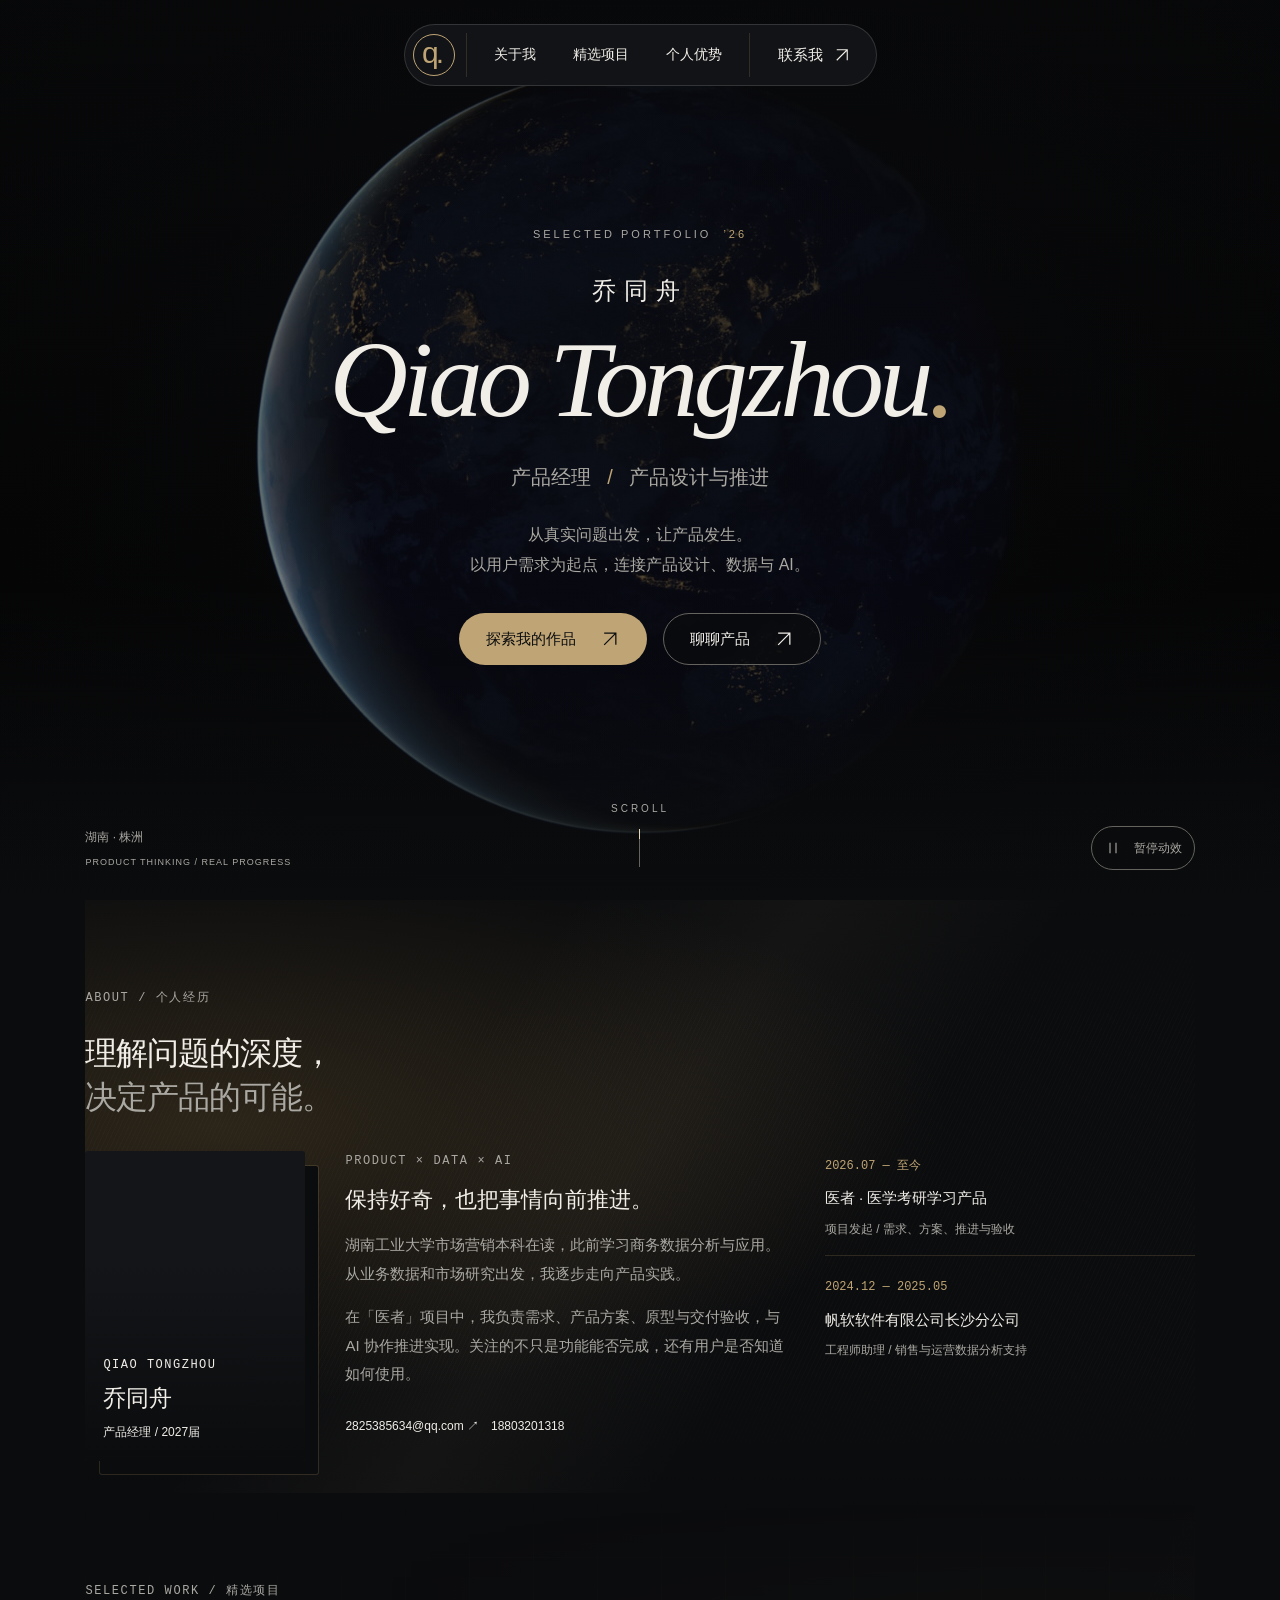
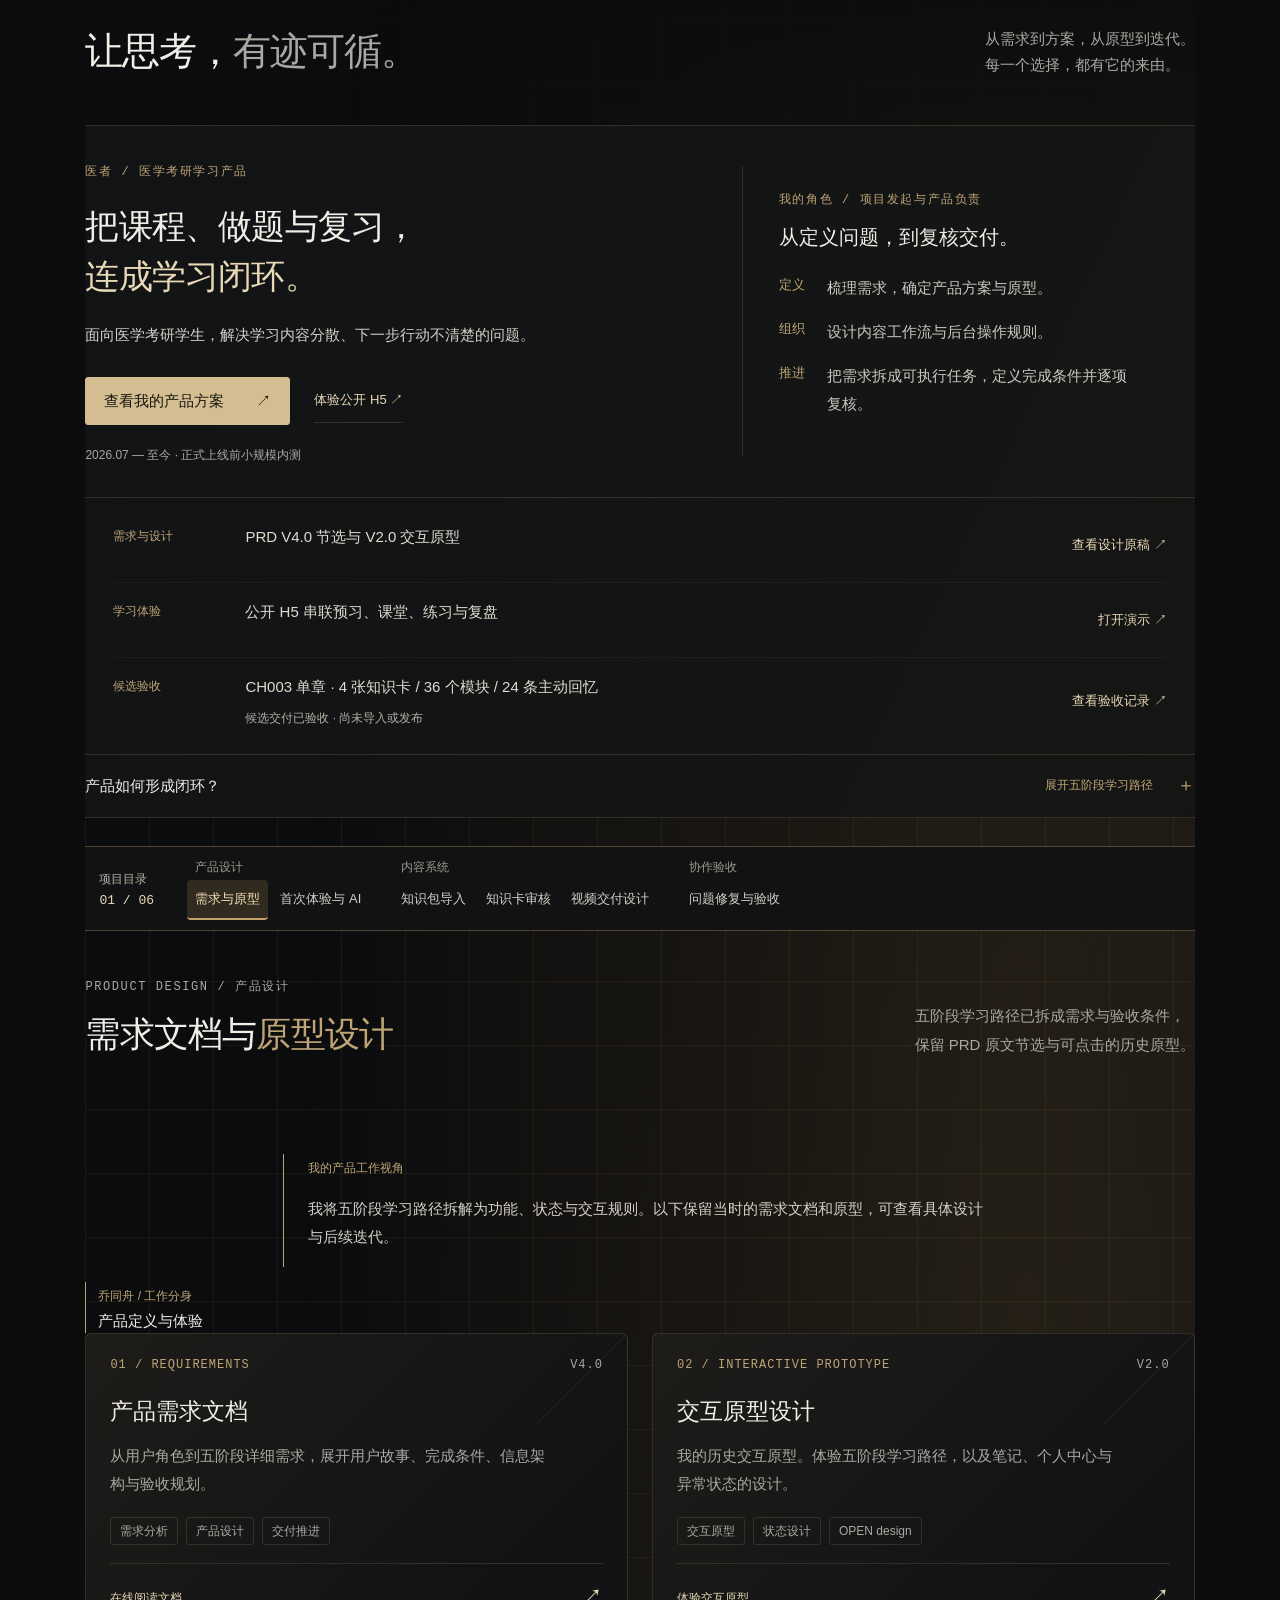
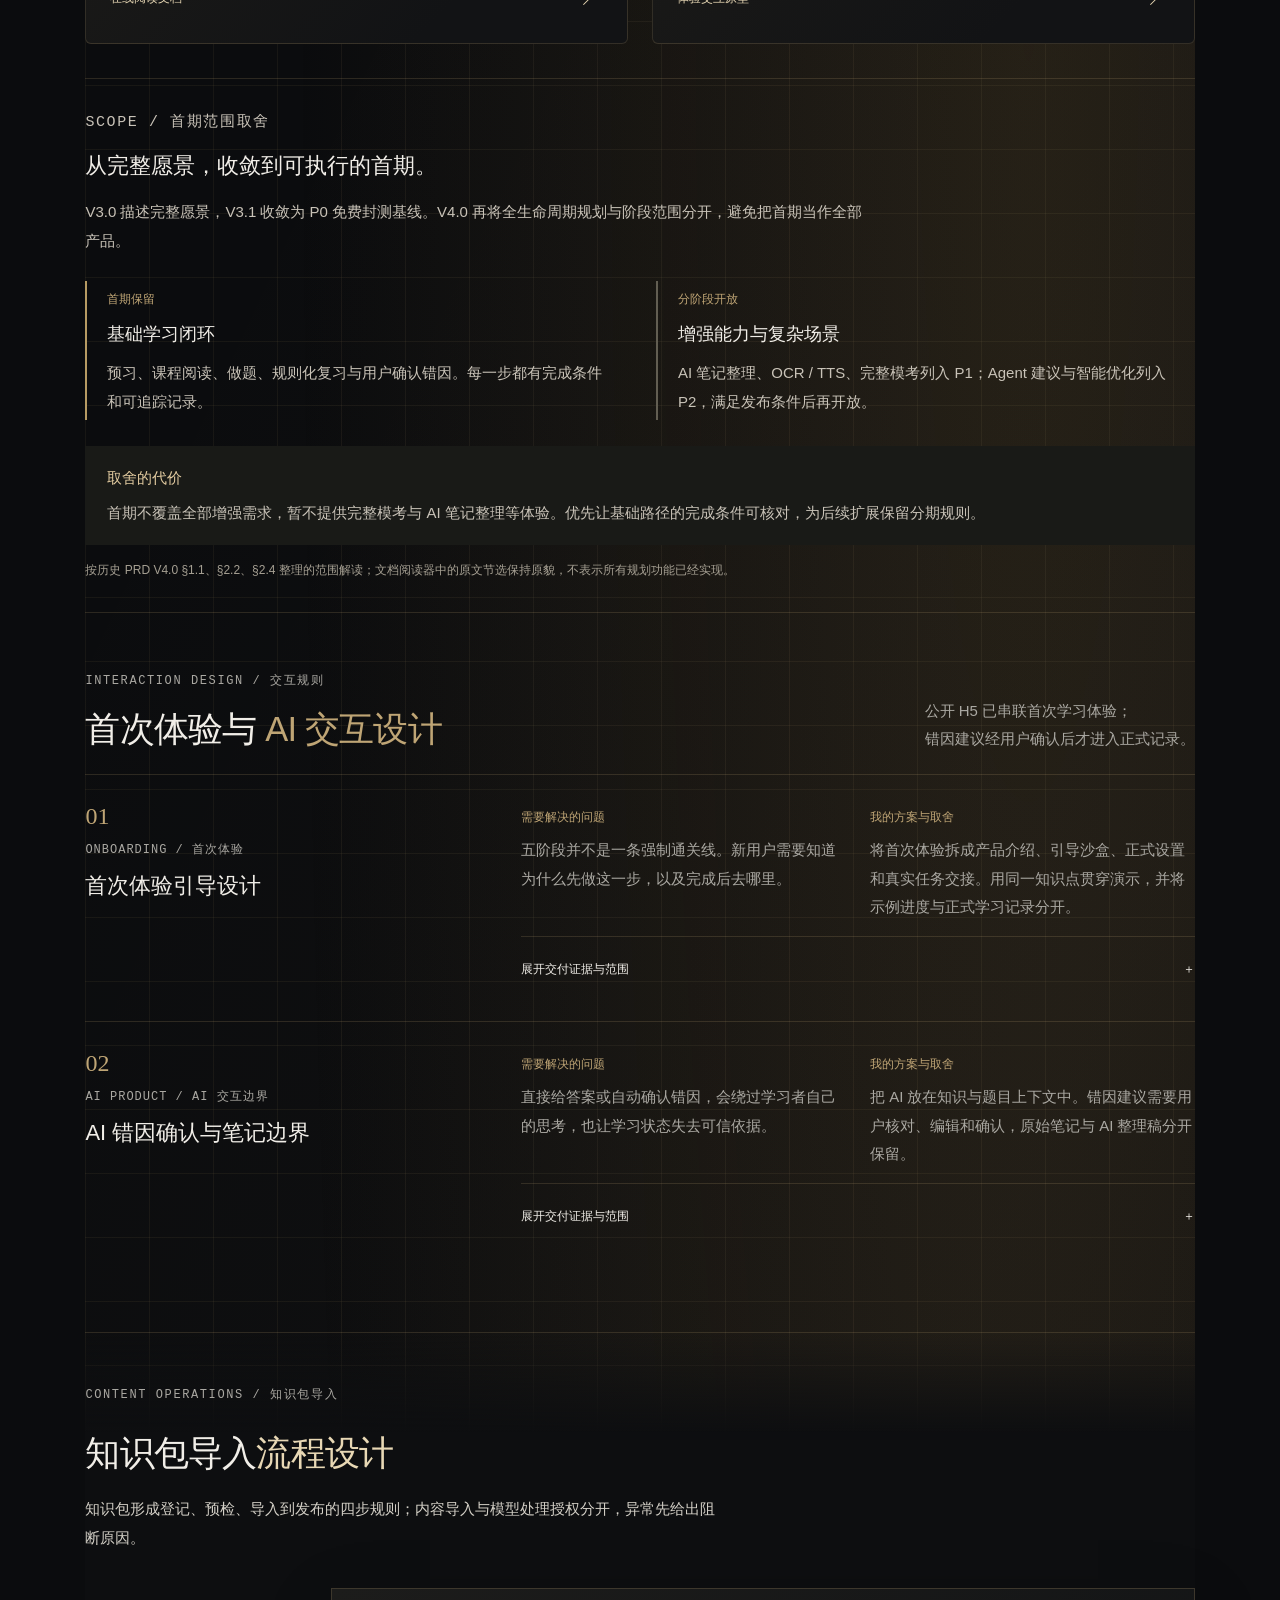
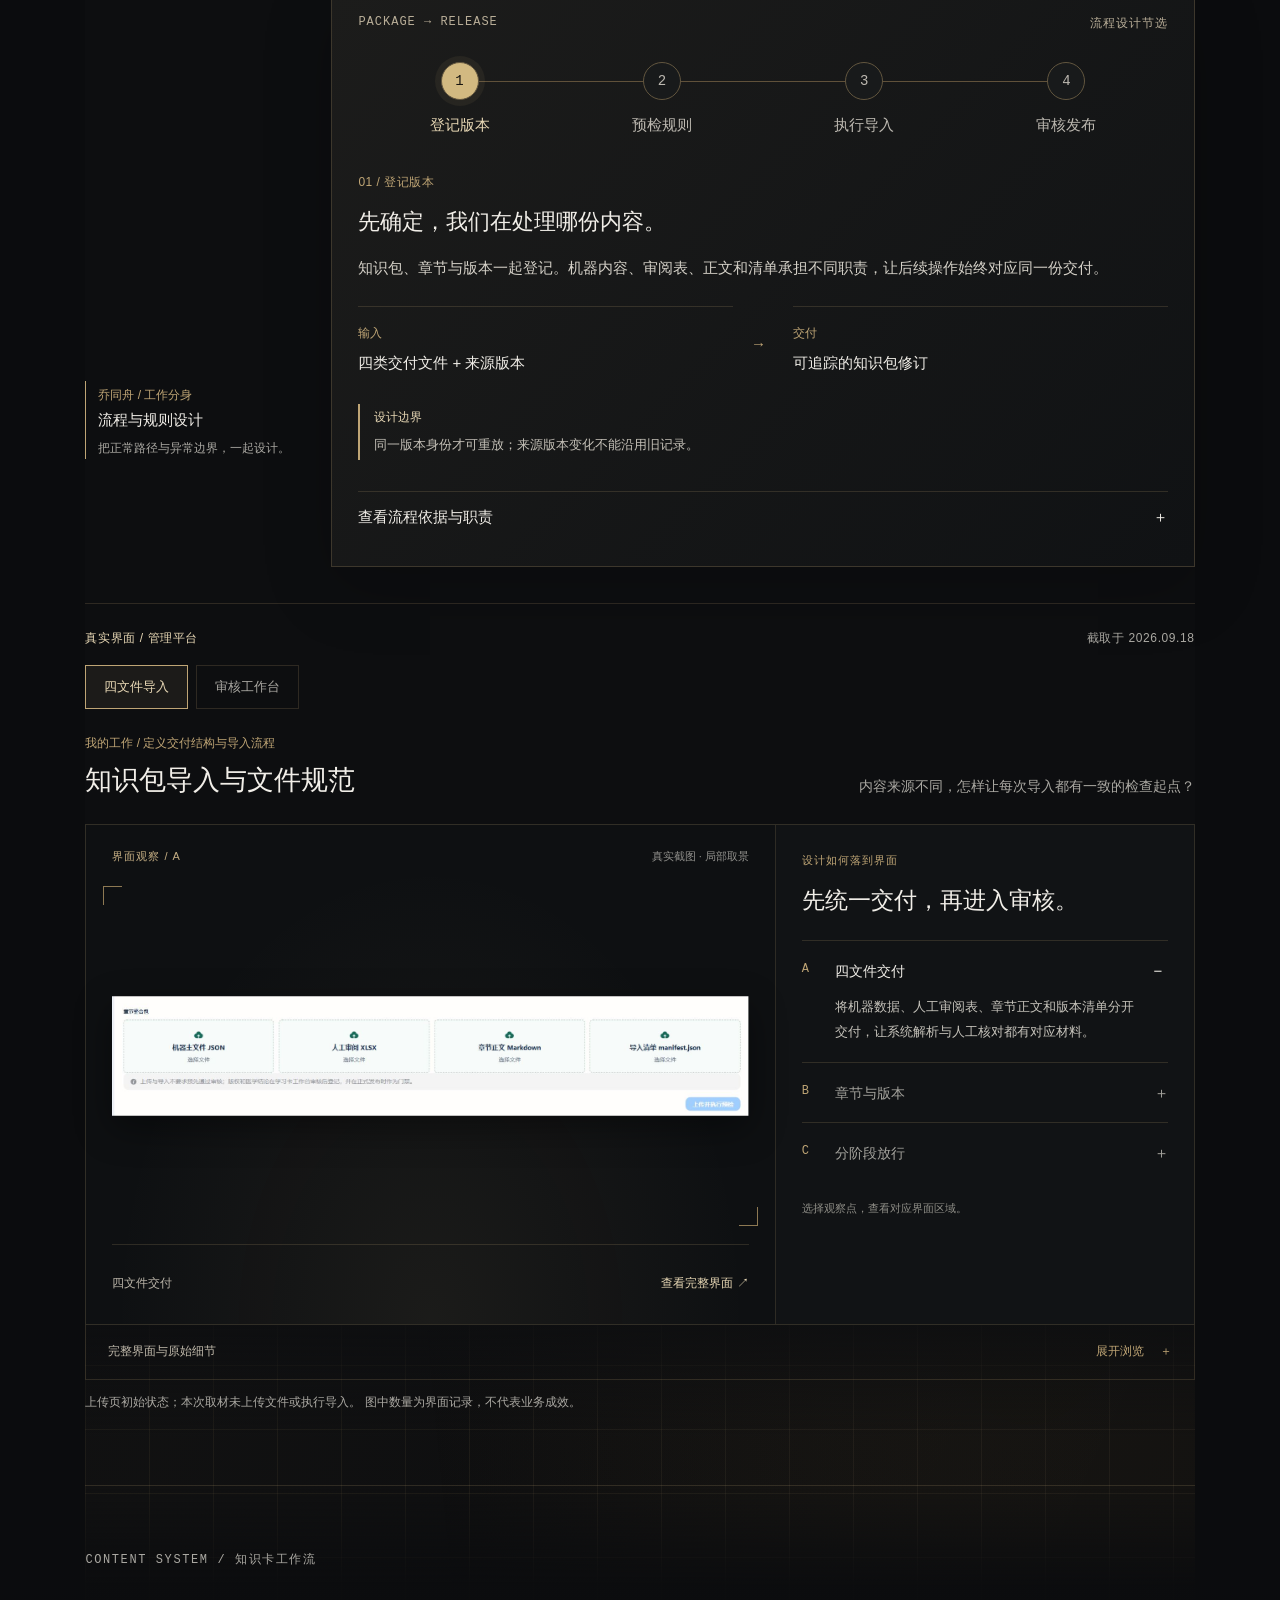
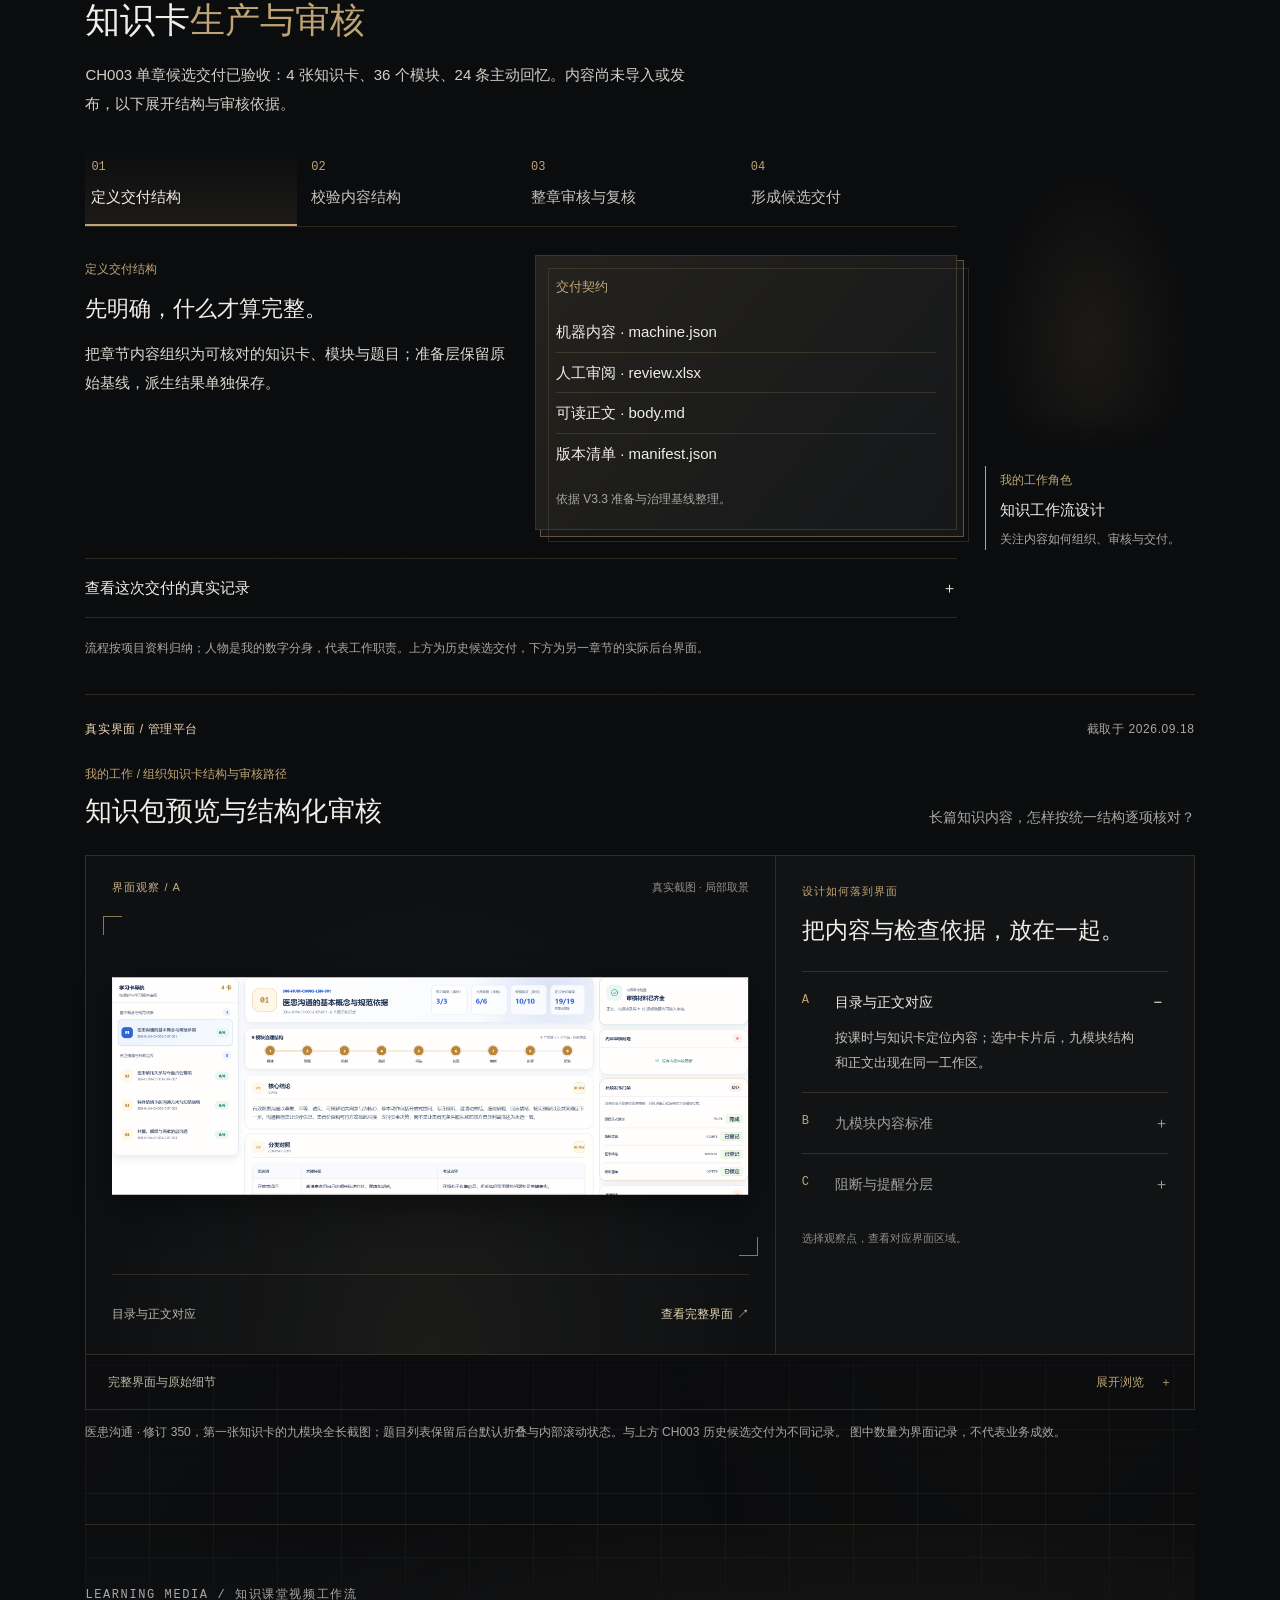
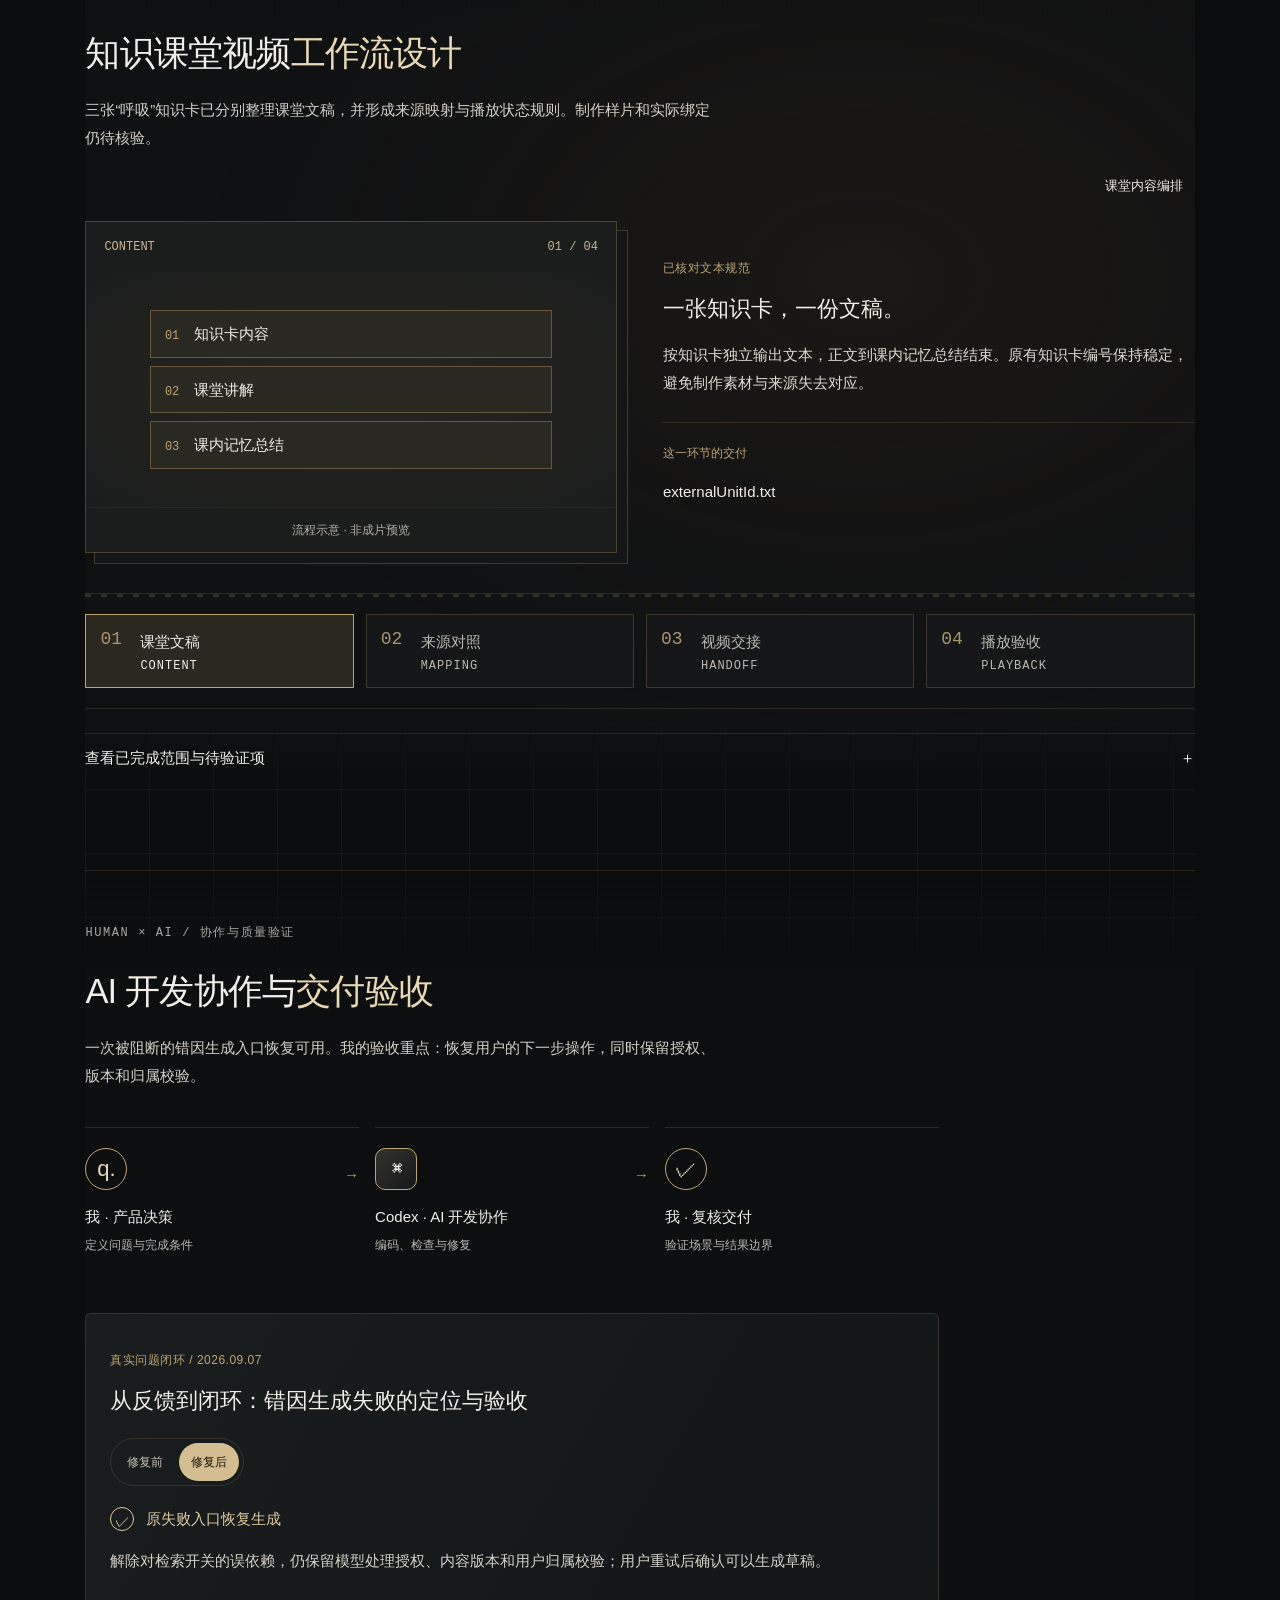
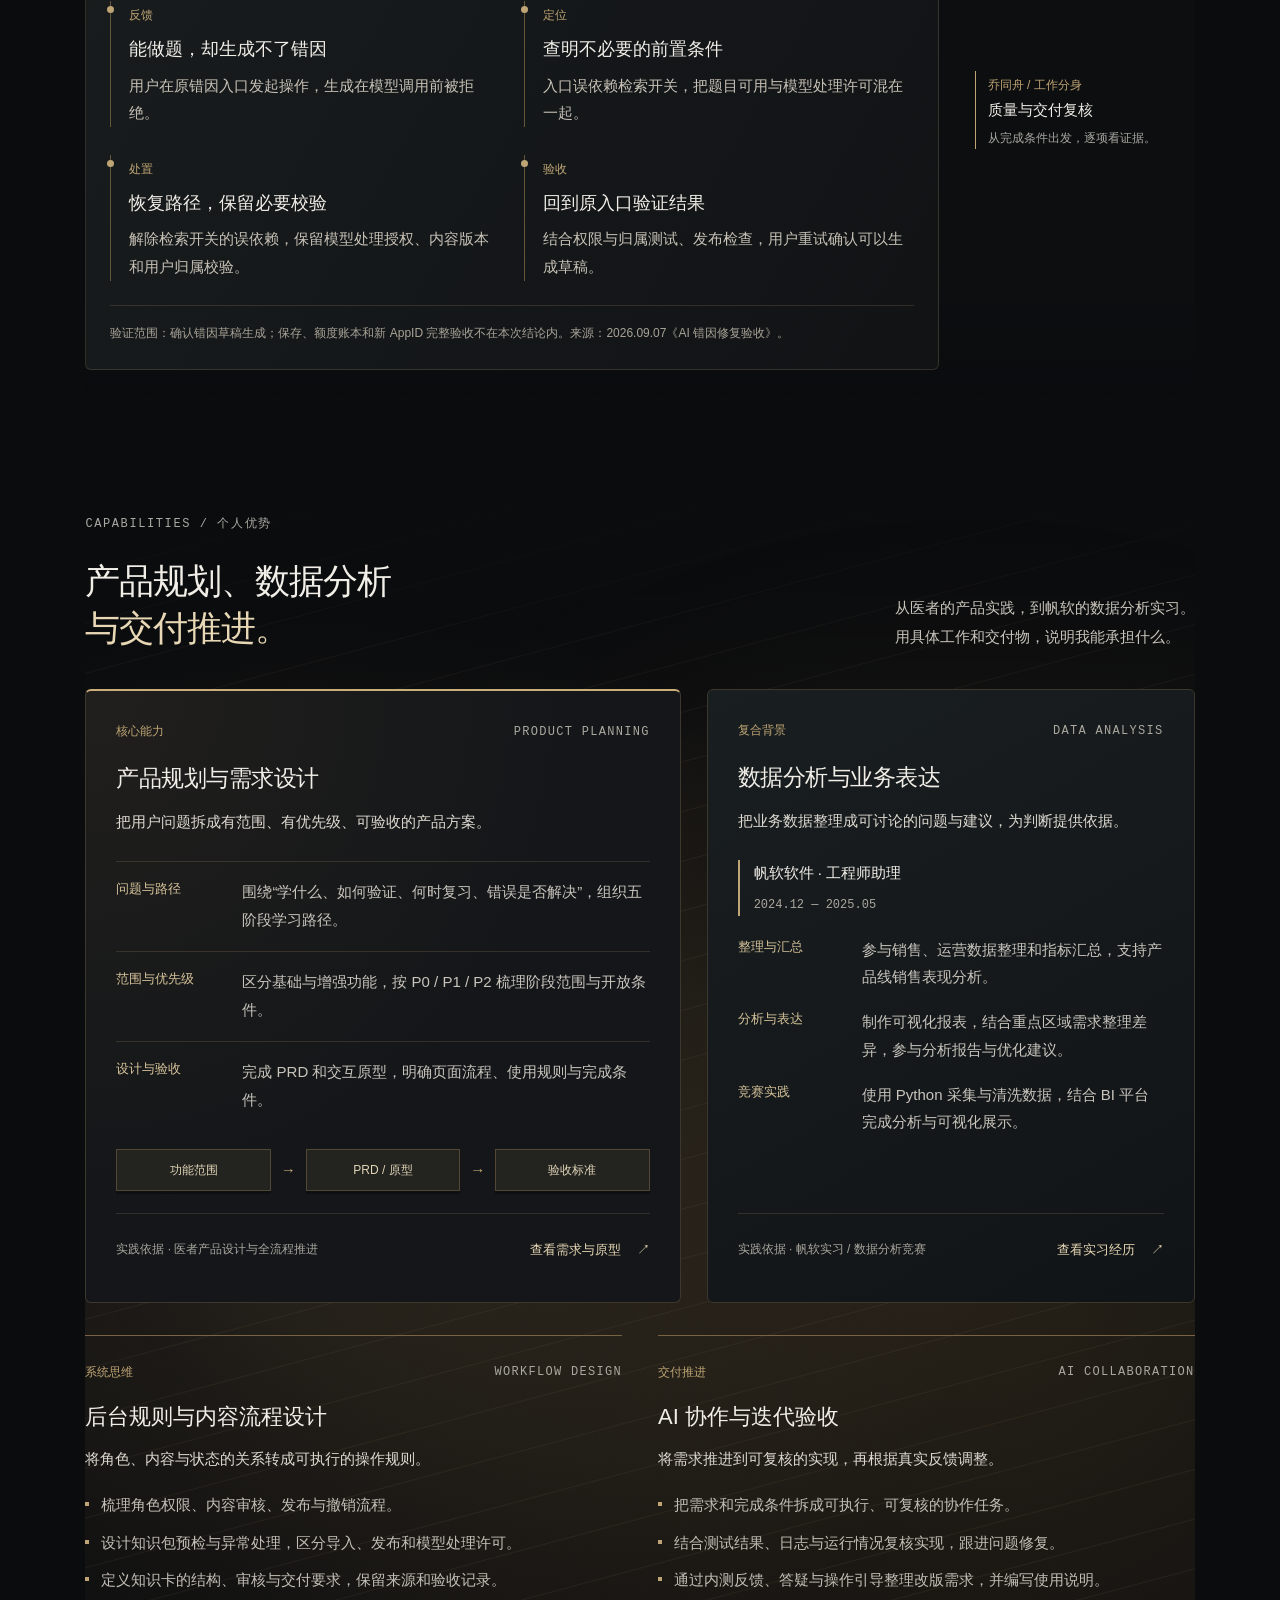
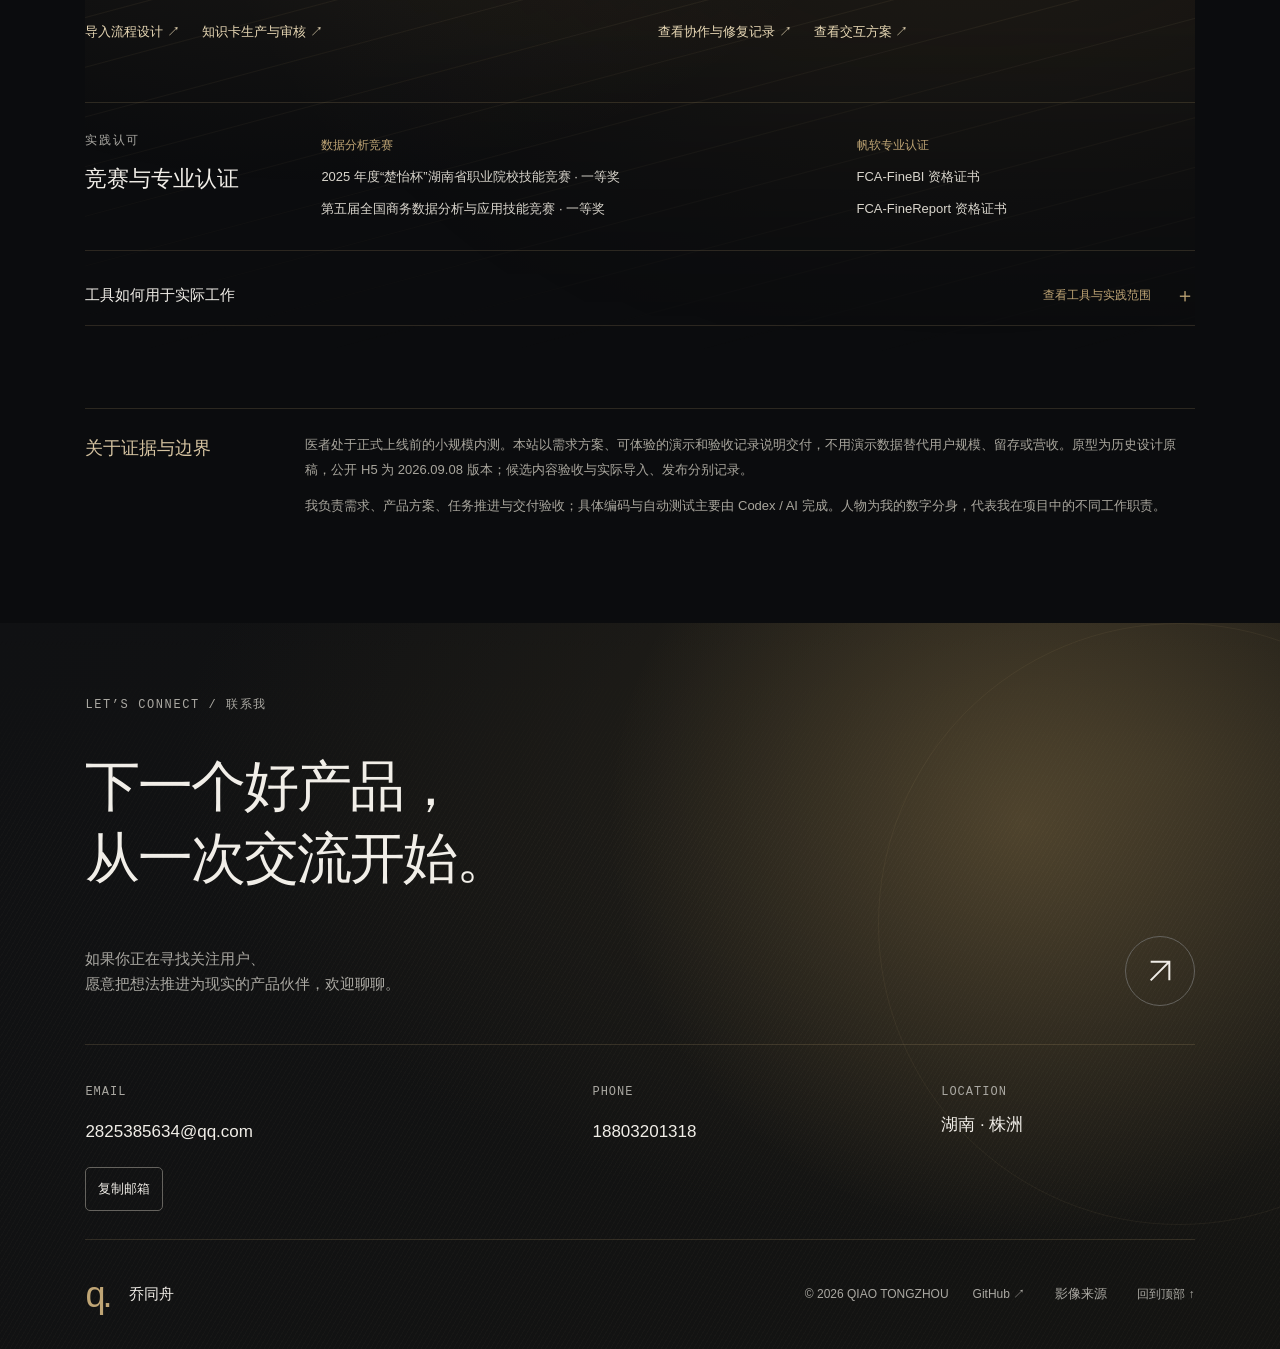
==== commit 970002fc: "Keep guide video in H5 welcome page only" ====
--- a/index.html
+++ b/index.html
@@ -23,8 +23,8 @@
   <meta name="twitter:image" content="https://qiaotz.github.io/og-cover.png">
   <meta name="twitter:image:alt" content="乔同舟的产品经理作品集">
   <link rel="icon" type="image/svg+xml" href="./favicon.svg">
-  <script type="module" crossorigin src="./assets/index-CN-dYTR6.js"></script>
-  <link rel="stylesheet" crossorigin href="./assets/index-Ddp_lXqy.css">
+  <script type="module" crossorigin src="./assets/index-ytKhZ_pL.js"></script>
+  <link rel="stylesheet" crossorigin href="./assets/index-7yx5WDk6.css">
 </head>
 <body><div id="root"></div></body>
 </html>
--- a/assets/index-7yx5WDk6.css
+++ b/assets/index-7yx5WDk6.css
@@ -0,0 +1 @@
+:root{color:var(--text);background:var(--bg);font-synthesis:none;text-rendering:optimizelegibility;--lightningcss-light: ;--lightningcss-dark:initial;color-scheme:dark;--bg:#0b0c0e;--surface:#141518;--text:#f1eee8;--text-muted:#aaa8a2;--gold:#bfa575;--gold-highlight:#e8d8b5;--divider:#bfa5752e;--edge:#65635e;--gutter:clamp(48px,6.67vw,112px);--radius:5px;font-family:Segoe UI,Microsoft YaHei,sans-serif}*{box-sizing:border-box}html{scroll-behavior:smooth;scroll-padding-top:24px}body{font-size:var(--fs-body);margin:0;line-height:1.7}a{color:inherit;text-decoration:none}button{font:inherit;color:inherit;cursor:pointer;background:0 0;border:0}button,a{touch-action:manipulation;-webkit-tap-highlight-color:transparent}a,button{transition:color .2s,background .2s,border-color .2s}a:hover,button:hover{color:var(--gold-highlight)}a:focus-visible,button:focus-visible{outline:2px solid var(--gold-highlight);outline-offset:5px}img{max-width:100%;height:auto;display:block}svg{flex-shrink:0}.wrap{width:calc(100% - var(--gutter)*2);max-width:1280px;margin-inline:auto}.skip{z-index:100;background:var(--surface);padding:12px;position:fixed;top:-100px;left:20px}.skip:focus{top:0}.nav-shell{z-index:10;position:absolute;inset:0 0 auto}.nav{border-bottom:1px solid var(--divider);align-items:center;gap:36px;min-height:100px;display:flex}.brand{font-size:var(--fs-body);white-space:nowrap;align-items:center;gap:14px;min-height:44px;font-weight:600;display:inline-flex}.brand-symbol{letter-spacing:-3px;color:var(--gold);padding-right:6px;font-size:36px;font-weight:400}.brand-role{font-size:var(--fs-label);letter-spacing:1.5px;color:var(--text-muted);border-left:1px solid var(--divider);padding-left:20px;font-weight:400}.nav-links{font-size:var(--fs-body);gap:30px;margin-left:auto;display:flex}.nav-links a{align-items:center;min-height:44px;display:flex}.contact-nav{min-height:46px;font-size:var(--fs-body);border:1px solid var(--edge);border-radius:var(--radius);align-items:center;gap:20px;padding:0 16px;display:flex}.contact-nav svg{width:18px}.menu-button{min-width:44px;min-height:44px;display:none}.hero{isolation:isolate;background:var(--bg);flex-direction:column;min-height:max(780px,100svh);display:flex;position:relative;overflow:clip}.hero-media{z-index:-3;pointer-events:none;position:absolute;inset:0 -24% 0 32%}.hero-media img,.hero-media video{object-fit:cover;object-position:72% center;width:100%;height:100%;position:absolute;inset:0}.hero-shade{z-index:-2;pointer-events:none;background:linear-gradient(90deg,var(--bg) 0%,#0b0c0ef0 29%,#0b0c0ea6 48%,#0b0c0e14 76%),linear-gradient(0deg,var(--bg),transparent 25%);position:absolute;inset:0}.hero-content{padding-top:clamp(195px,25vh,260px);padding-bottom:64px}.hero-kicker{font-size:var(--fs-body);color:var(--text-muted);letter-spacing:1px;align-items:center;gap:14px;display:flex}.hero-kicker>span{background:var(--gold);width:24px;height:1px}.hero h1{letter-spacing:-2px;margin:28px 0;font-size:clamp(52px,5vw,72px);font-weight:400;line-height:1.2}.gold-word{color:var(--gold)}.hero-description{flex-direction:column;align-items:flex-start;gap:32px;display:flex}.hero-description p{color:var(--text-muted);max-width:600px;margin:0;font-size:17px;line-height:1.7}.button{border-radius:var(--radius);min-height:50px;font-size:var(--fs-body);justify-content:space-between;align-items:center;gap:32px;padding:10px 22px;display:inline-flex}.button-light{background:var(--gold);color:var(--bg)}.button-light:hover{background:var(--gold-highlight);color:var(--bg)}.button svg{width:20px}.hero-bottom{border-top:1px solid var(--divider);font-size:var(--fs-small);color:var(--text-muted);justify-content:space-between;align-items:center;gap:24px;margin-top:auto;padding-block:24px;display:flex}.scroll-link,.project-entry,.video-control{align-items:center;gap:12px;min-height:44px;display:inline-flex}.project-entry{color:var(--text)}.project-entry span{color:var(--text-muted);font-size:var(--fs-label);margin-left:8px}.project-entry svg{width:18px}.video-control{font-size:var(--fs-small);border:1px solid var(--edge);border-radius:var(--radius);padding:0 12px}.section{padding-top:112px;padding-bottom:32px;scroll-margin-top:12px}.eyebrow{font:var(--fs-label)/1.7 Consolas,monospace;letter-spacing:1.6px;color:var(--text-muted);margin:0 0 24px}.section-head{margin-bottom:48px}.section-head h2{letter-spacing:-1px;margin:0;font-size:clamp(32px,3vw,44px);font-weight:400;line-height:1.35}.section-head h2 span{color:var(--text-muted)}.split-head{justify-content:space-between;align-items:flex-end;gap:32px;display:flex}.split-head>p{color:var(--text-muted);font-size:var(--fs-body);margin:0}.profile-layout{grid-template-columns:minmax(260px,.85fr) 2fr;gap:64px;display:grid}.portrait-card{border-radius:var(--radius);background:var(--surface);min-height:580px;position:relative;overflow:hidden}.portrait-card img{object-fit:cover;object-position:50% 20%;width:100%;height:100%;position:absolute}.portrait-card:after{content:"";background:linear-gradient(0deg,var(--bg),transparent 65%);position:absolute;inset:0}.portrait-caption{z-index:1;position:absolute;bottom:28px;left:28px}.portrait-caption>span{font:var(--fs-label) Consolas,monospace;letter-spacing:1px}.portrait-caption strong{margin:8px 0;font-size:32px;font-weight:400;display:block}.portrait-caption p{font-size:var(--fs-body);margin:0}.profile-intro h3{margin:0 0 20px;font-size:26px;font-weight:400;line-height:1.5}.profile-intro p:not(.eyebrow){font-size:var(--fs-body);color:var(--text-muted)}.profile-intro .eyebrow{margin-bottom:12px}.profile-contact{font-size:var(--fs-body);flex-wrap:wrap;gap:8px 28px;margin:24px 0;display:flex}.profile-contact a{align-items:center;min-height:44px;display:flex}.timeline article{border-top:1px solid var(--divider);grid-template-columns:150px 1fr;gap:20px;padding:20px 0;display:grid}.timeline time{font:var(--fs-label)/1.8 Consolas,monospace;color:var(--text-muted);padding-top:5px}.timeline h4{margin:0;font-size:17px;font-weight:400}.timeline p{font-size:var(--fs-body);color:var(--text-muted);margin:4px 0 0}.stats{border-block:1px solid var(--divider);grid-template-columns:repeat(3,1fr);gap:32px;margin-top:48px;padding:32px 0;display:grid}.stats strong{letter-spacing:-2px;font-size:56px;font-weight:400;line-height:1.2}.stats strong span{font-size:var(--fs-small);color:var(--text-muted);letter-spacing:0;margin-left:12px}.stats h3{font-size:var(--fs-body);margin:16px 0 8px;font-weight:400}.stats p{font-size:var(--fs-small);color:var(--text-muted);margin:0}.featured-project{text-align:left;background:var(--surface);border:1px solid var(--divider);border-radius:var(--radius);grid-template-columns:.85fr 1.15fr;width:100%;padding:0;display:grid;overflow:hidden}.featured-project:hover,.secondary-project:hover{color:var(--text);border-color:var(--edge)}.featured-copy{flex-direction:column;justify-content:space-between;gap:32px;min-width:0;padding:40px;display:flex}.project-index{font:var(--fs-label)/1.5 Consolas,monospace;letter-spacing:1px;color:var(--text-muted)}.project-tags{font-size:var(--fs-small);color:var(--text-muted)}.featured-copy h3{margin:20px 0;font-size:54px;font-weight:400;line-height:1.2}.featured-copy h3>span{margin-top:14px;font-size:25px;line-height:1.5;display:block}.featured-copy>div>p:not(.project-tags){font-size:var(--fs-body);color:var(--text-muted)}.featured-copy .project-role{margin-top:24px;font-size:var(--fs-small)!important}.project-cta{font-size:var(--fs-body);align-items:center;gap:24px;min-height:44px;display:flex}.device-stage{background:var(--bg);justify-content:center;align-items:center;gap:24px;min-width:0;padding:40px 28px 64px;display:flex;position:relative}.device-stage>img{border-radius:8px;align-self:center;width:calc(50% - 12px);max-width:230px;height:auto;box-shadow:0 16px 32px #0005}.device-stage .device-back{margin-top:48px}.stage-note{font-size:var(--fs-label);color:var(--text-muted);text-align:center;position:absolute;bottom:20px;left:20px;right:20px}.project-pair{grid-template-columns:1fr 1fr;gap:28px;margin-top:28px;display:grid}.secondary-project{text-align:left;border:1px solid var(--divider);border-radius:var(--radius);background:var(--surface);min-width:0;padding:0;overflow:hidden}.secondary-visual{background:var(--bg);justify-content:center;align-items:flex-start;height:360px;padding:32px;display:flex;overflow:hidden}.interaction-visual img{border-radius:8px;width:190px;height:auto}.research-visual{align-items:center}.research-sheet{background:var(--surface);border:1px solid var(--edge);width:100%;max-width:440px;padding:28px}.research-sheet>span{font:var(--fs-label) Consolas,monospace;color:var(--text-muted);letter-spacing:1px}.research-sheet h4{margin:20px 0;font-size:26px;font-weight:400}.research-table{border-block:1px solid var(--divider);font-size:var(--fs-body);color:var(--text-muted);text-align:center;grid-template-columns:repeat(4,1fr);padding:14px 0;display:grid}.research-sheet p,.research-sheet small{font-size:var(--fs-label);color:var(--text-muted)}.project-summary{justify-content:space-between;align-items:center;gap:16px;padding:26px;display:flex}.project-summary p{font-size:var(--fs-small);color:var(--text-muted);margin:0 0 8px}.project-summary h3{margin:0;font-size:22px;font-weight:400;line-height:1.5}.project-summary svg{width:20px}.project-footnote{font-size:var(--fs-small);color:var(--text-muted);margin-top:24px;line-height:1.8}.strength-grid{grid-template-columns:repeat(4,1fr);gap:20px;display:grid}.strength-card{background:var(--surface);border-top:1px solid var(--divider);min-width:0;padding:28px 24px}.strength-top{justify-content:space-between;align-items:center;gap:12px;margin-bottom:36px;display:flex}.strength-top small{font:var(--fs-label) Consolas,monospace;color:var(--text-muted)}.strength-card h3{margin:0 0 16px;font-size:21px;font-weight:400;line-height:1.5}.strength-card>p{font-size:var(--fs-body);color:var(--text-muted);line-height:1.8}.strength-tags{border-top:1px solid var(--divider);font-size:var(--fs-label);color:var(--text-muted);margin-top:26px;padding-top:18px}.contact-section{background:var(--surface);margin-top:100px;position:relative}.contact-glow{display:none}.contact-inner{flex-direction:column;min-height:100svh;padding-top:100px;display:flex}.contact-section h2{letter-spacing:-2px;margin:12px 0 36px;font-size:clamp(38px,5vw,72px);font-weight:400;line-height:1.3}.contact-section h2 span{color:var(--text)}.contact-row{justify-content:space-between;align-items:center;gap:28px;display:flex}.contact-row p{font-size:var(--fs-body);color:var(--text-muted)}.contact-orbit{border:1px solid var(--edge);border-radius:50%;flex-shrink:0;justify-content:center;align-items:center;width:88px;height:88px;display:flex}.contact-orbit svg{width:32px;height:32px}.contact-orbit:hover{background:var(--text);color:var(--bg)}.contact-details{border-top:1px solid var(--divider);grid-template-columns:1.5fr 1fr .8fr;gap:32px;margin-top:48px;padding:40px 0 56px;display:grid}.contact-details>div>span{font:var(--fs-label) Consolas,monospace;letter-spacing:1px;color:var(--text-muted);margin-bottom:12px;display:block}.contact-details a,.contact-details p{overflow-wrap:anywhere;margin:0;font-size:20px}.contact-details a{align-items:center;min-height:44px;display:inline-flex}.copy-button{font-size:var(--fs-small);border:1px solid var(--edge);border-radius:var(--radius);min-height:44px;margin-top:12px;padding:0 12px;display:block}footer{border-top:1px solid var(--divider);color:var(--text-muted);font-size:var(--fs-label);flex-wrap:wrap;align-items:center;gap:24px;margin-top:auto;padding:24px 0;display:flex}footer .brand{color:var(--text);margin-right:auto}footer a,footer button{align-items:center;min-height:44px;display:inline-flex}footer button{font-size:var(--fs-small)}dialog{background:var(--surface);width:min(900px,100% - 32px);max-height:90svh;color:var(--text);border:1px solid var(--edge);border-radius:var(--radius);padding:0}dialog::backdrop{background:#000c}.dialog-head{background:var(--surface);border-bottom:1px solid var(--divider);font:var(--fs-label) Consolas,monospace;justify-content:space-between;align-items:center;gap:16px;padding:14px 28px;display:flex;position:sticky;top:0}.dialog-head button{min-height:44px;font:14px Segoe UI,Microsoft YaHei,sans-serif}.dialog-body{padding:28px 40px 40px}.dialog-body h2{font-size:30px;font-weight:400;line-height:1.4}.dialog-body p{color:var(--text-muted);overflow-wrap:anywhere}.dialog-body img{border-radius:6px;width:100%;max-width:400px;height:auto;margin:32px auto 0}.dialog-body a{color:var(--gold);text-decoration:underline}.toast{background:var(--text);color:var(--bg);border-radius:var(--radius);z-index:60;opacity:0;pointer-events:none;font-size:var(--fs-body);overflow-wrap:anywhere;max-width:90vw;padding:12px 20px;position:fixed;bottom:28px;left:50%;transform:translate(-50%)}.toast.show{opacity:1}.reveal{opacity:0;transition:opacity .24s,transform .24s;transform:translateY(8px)}.reveal.entered,.paused .reveal{opacity:1;transform:none}.paused *{transition:none!important;animation:none!important}@media (width<=1200px){:root{--gutter:56px}.brand-role{display:none}.nav,.nav-links{gap:24px}.hero h1{font-size:56px}.hero-content{padding-top:200px}.profile-layout{grid-template-columns:.9fr 1.7fr;gap:40px}.timeline article{grid-template-columns:1fr;gap:4px}.featured-copy{padding:30px}.featured-copy h3{font-size:46px}.featured-copy h3>span{font-size:23px}.device-stage{gap:16px;padding-inline:20px}.strength-grid{grid-template-columns:repeat(2,1fr)}.contact-details{grid-template-columns:1.5fr 1fr}.contact-details>div:last-child{grid-column:1/-1}}@media (width<=850px){:root{--gutter:32px}.nav{gap:20px;min-height:88px}.nav-links{font-size:var(--fs-body);gap:18px}.contact-nav{gap:10px}.hero{min-height:max(780px,100svh)}.hero-content{padding-top:210px}.hero h1{font-size:52px}.hero-media{left:16%;right:-65%}.hero-shade{background:linear-gradient(90deg,var(--bg),#0b0c0ecc 35%,#0b0c0e40),linear-gradient(0deg,var(--bg),transparent 35%)}.project-entry span{display:none}.section{padding-top:88px}.profile-layout{grid-template-columns:1fr}.portrait-card{max-width:360px;min-height:440px}.timeline article{grid-template-columns:145px 1fr;gap:20px}.split-head{display:block}.split-head>p{margin-top:20px}.featured-project{grid-template-columns:1fr}.featured-copy{gap:28px}.device-stage{padding-top:32px}.project-pair{gap:20px}.secondary-visual{height:300px;padding:24px}.research-sheet{padding:20px}.research-sheet h4{font-size:22px}.project-summary{padding:24px}.project-summary h3{font-size:20px}.stats{gap:20px}.stats strong{font-size:46px}.contact-inner{padding-top:88px}}@media (width<=600px){:root{--gutter:24px}.nav{gap:12px;min-height:80px}.brand{font-size:var(--fs-body);gap:8px}.brand-symbol{padding-right:2px;font-size:30px}.menu-button{font-size:var(--fs-body);margin-left:auto;display:block}.nav-links{top:80px;left:var(--gutter);right:var(--gutter);background:var(--surface);border:1px solid var(--edge);border-radius:var(--radius);padding:12px 20px;display:none;position:absolute}.nav-links.is-open{flex-direction:column;gap:4px;display:flex}.contact-nav{font-size:var(--fs-body);gap:8px;min-height:44px;padding:0 10px}.contact-nav svg{width:16px}.hero{min-height:max(740px,100svh)}.hero-content{padding-top:174px;padding-bottom:52px}.hero-kicker{font-size:var(--fs-small);letter-spacing:0}.hero h1{letter-spacing:-1px;margin:26px 0;font-size:38px}.hero-description{gap:30px}.hero-description p{font-size:var(--fs-body)}.hero-description p br{display:none}.hero-media{inset:18% -135% 0 -5%;-webkit-mask-image:linear-gradient(#0000,#000 18%);mask-image:linear-gradient(#0000,#000 18%)}.hero-shade{background:linear-gradient(90deg,#0b0c0ef5,#0b0c0ea6 70%,#0b0c0e59),linear-gradient(0deg,var(--bg),transparent 32%)}.hero-bottom{grid-template-columns:1fr auto;gap:12px;padding-block:20px;display:grid}.project-entry{border-bottom:1px solid var(--divider);grid-area:1/1/auto/-1;justify-content:space-between;padding-bottom:16px}.project-entry span{font-size:var(--fs-label);margin-left:auto;display:inline}.scroll-link{font-size:var(--fs-small)}.video-control{font-size:var(--fs-label)}.section{padding-top:72px;padding-bottom:24px}.section-head{margin-bottom:32px}.section-head h2{letter-spacing:-.6px;font-size:30px}.eyebrow{font-size:var(--fs-label);letter-spacing:1px;margin-bottom:20px}.profile-intro h3{font-size:23px}.profile-contact{flex-direction:column;gap:0}.timeline article{grid-template-columns:1fr;gap:6px}.stats{grid-template-columns:1fr;gap:24px}.stats>div{grid-template-columns:105px 1fr;align-items:center;column-gap:16px;display:grid}.stats strong{grid-row:span 2;font-size:42px}.stats h3{font-size:var(--fs-body);margin:0 0 6px}.stats p{font-size:var(--fs-label)}.stats strong span{font-size:var(--fs-label);margin-left:8px}.featured-copy{gap:24px;padding:24px}.featured-copy h3{font-size:42px}.featured-copy h3>span{font-size:23px}.device-stage{gap:14px;padding:24px 18px 70px}.device-stage>img{width:calc(50% - 7px)}.stage-note{font-size:var(--fs-label)}.project-pair{grid-template-columns:1fr;gap:24px;margin-top:24px}.secondary-visual{height:320px}.research-sheet h4{font-size:25px}.strength-grid{grid-template-columns:1fr}.strength-card{padding:28px}.strength-top{margin-bottom:28px}.contact-section{margin-top:64px}.contact-inner{padding-top:72px}.contact-section h2{letter-spacing:-1px;font-size:38px}.contact-row{align-items:flex-start;gap:16px}.contact-row p{font-size:var(--fs-body)}.contact-orbit{width:56px;height:56px}.contact-orbit svg{width:24px}.contact-details{grid-template-columns:1fr;gap:28px;margin-top:32px;padding:32px 0}.contact-details a,.contact-details p{font-size:18px}.copy-button{margin-top:8px}footer{gap:16px}footer>span{order:4;width:100%}.dialog-body{padding:24px}.dialog-body h2{font-size:25px}.dialog-head{padding:12px 20px}}@media (width<=360px){:root{--gutter:20px}.hero h1{letter-spacing:-1px;font-size:32px}.nav{gap:8px}.brand{gap:5px}.contact-nav{padding:0 8px}.hero-content{padding-top:150px}.project-entry span{font-size:var(--fs-label)}.research-sheet{padding:16px}.research-sheet h4{font-size:22px}.contact-section h2{font-size:32px}}@media (prefers-reduced-motion:reduce){html{scroll-behavior:auto}*,:before,:after{transition:none!important;animation:none!important}.reveal{opacity:1;transform:none}}:root{--accent-gradient:linear-gradient(100deg,#e8d8b5,#bfa575 55%,#8f744c);--font-display:Georgia,"Times New Roman",serif}html{scroll-padding-top:110px}.floating-nav{pointer-events:none;justify-content:center;display:flex;position:fixed;top:24px;left:20px;right:20px}.floating-nav .nav{-webkit-backdrop-filter:blur(16px);backdrop-filter:blur(16px);pointer-events:auto;background:#141518eb;border:1px solid #f1eee826;border-radius:100px;gap:10px;width:auto;max-width:100%;min-height:60px;margin:0;padding:7px;transition:box-shadow .25s}.floating-nav.is-scrolled .nav{box-shadow:0 8px 30px #0005}.floating-nav .brand{justify-content:center;gap:0;min-width:44px;min-height:44px}.floating-nav .brand-symbol{border:1px solid var(--gold);letter-spacing:-3px;border-radius:50%;place-items:center;width:42px;height:42px;margin:0;padding:0 4px 4px 0;font-size:30px;line-height:1;display:grid}.floating-nav .brand:hover .brand-symbol{color:var(--gold-highlight);border-color:var(--gold-highlight)}.nav-name{display:none}.floating-nav .nav-links{border-inline:1px solid var(--divider);gap:3px;margin:0;padding-inline:10px;font-size:14px}.floating-nav .nav-links a{border-radius:100px;padding:8px 17px}.floating-nav .nav-links a:hover,.floating-nav .nav-links a[aria-current]{color:var(--text);background:#bfa5751a}.floating-nav .contact-nav{border-color:#0000;border-radius:100px;gap:10px;padding-inline:17px}.floating-nav .contact-nav:hover,.button-outline:hover{border-color:var(--gold);background:var(--surface);color:var(--gold-highlight)}.hero{min-height:max(800px,100svh)}.hero-media{opacity:.8;inset:0 -10%;-webkit-mask-image:none;mask-image:none}.hero-media img,.hero-media video{object-position:50% 50%}.hero-media video{opacity:0;transition:opacity .6s}.hero-media.video-ready video{opacity:1}.hero-media.is-fallback img{animation:16s ease-in-out infinite alternate earth-drift}.hero-media[data-motion=paused] img{animation-play-state:paused}@keyframes earth-drift{0%{transform:scale(1.025)translate(-1%)}to{transform:scale(1.08)translate(1%)}}@media (prefers-reduced-motion:reduce){.hero-media.is-fallback img{animation:none}}.hero-shade{background:radial-gradient(ellipse at 50% 45%,#0b0c0ec4,#0b0c0e61 58%,#0b0c0e33),linear-gradient(0deg,var(--bg) 0%,transparent 36%,#0b0c0e66 100%)}.centered-hero{text-align:center;flex-direction:column;flex:1;justify-content:center;align-items:center;padding-block:170px 80px;display:flex}.centered-hero .hero-kicker{letter-spacing:3px;color:var(--text-muted);justify-content:center;gap:12px;margin:0 0 30px;font-size:11px;display:flex}.centered-hero .hero-kicker .kicker-year{width:auto;height:auto;color:var(--gold);background:0 0}.hero .centered-hero h1{letter-spacing:-5px;margin:0 0 26px;font-size:clamp(76px,8.5vw,128px);font-weight:400;line-height:.98}.hero-name-cn{letter-spacing:8px;margin-bottom:20px;font-family:Segoe UI,Microsoft YaHei,sans-serif;font-size:24px;font-weight:400;line-height:1.4;display:block}.hero-name-en{font-family:var(--font-display);font-style:italic;display:block}.name-dot{color:var(--gold)}.hero-role{color:var(--text-muted);justify-content:center;align-items:center;gap:16px;margin-bottom:26px;font-size:20px;display:flex}.role-divider{color:var(--gold);font-weight:300}.rotating-role{color:var(--text);text-align:left;min-width:5em;animation:.45s both role-in}.centered-hero .hero-description{align-items:center;gap:32px}.centered-hero .hero-description p{max-width:460px;font-size:16px;line-height:1.9}.hero-actions{flex-wrap:wrap;justify-content:center;align-items:center;gap:16px;display:flex}.hero-actions .button{border:1px solid #0000;border-radius:100px;gap:24px;min-height:52px;padding:12px 26px;transition:transform .25s,border-color .25s,background .25s}.hero-actions .button:hover{border-color:var(--gold-highlight);transform:translateY(-2px)}.hero-actions .button-outline{border-color:var(--edge);color:var(--text);background:#0b0c0ecc}.hero .hero-bottom{border:0;grid-template-columns:1fr auto 1fr;align-items:end;gap:24px;margin-top:0;padding-block:0 30px;display:grid}.hero-location{color:var(--text-muted);font-size:12px;line-height:1.8}.hero-location>span{letter-spacing:1px;margin-top:5px;font-size:9px;display:block}.hero-bottom .video-control{background:#0b0c0eb3;border-radius:100px;justify-self:end;font-size:12px}.hero-bottom .scroll-link{min-height:70px;color:var(--text-muted);letter-spacing:3px;flex-direction:column;align-items:center;gap:12px;font-size:10px;display:flex}.scroll-link i{background:var(--edge);width:1px;height:38px;display:block;position:relative;overflow:hidden}.scroll-link i:after{content:"";background:var(--gold-highlight);width:1px;height:10px;animation:1.5s infinite scroll-dot;position:absolute;top:0;left:0}.app.is-intro{opacity:0}.app.is-ready{opacity:1;transition:opacity .5s ease-out}.is-ready .name-reveal{animation:1.2s cubic-bezier(.16,1,.3,1) .1s both name-in}.is-ready .blur-in{animation:1s cubic-bezier(.16,1,.3,1) .3s both blur-in}.is-ready .hero-role{animation-delay:.4s}.is-ready .hero-description{animation-delay:.5s}.opening{z-index:9999;background:var(--bg);color:var(--text);place-items:center;transition:opacity .6s;display:grid;position:fixed;inset:0}.opening.exiting{opacity:0;pointer-events:none}.opening-label{letter-spacing:3px;color:var(--text-muted);font-size:12px;animation:.6s .1s both label-in;position:absolute;top:48px;left:48px}.opening-skip{min-height:44px;color:var(--text-muted);padding:8px;font-size:13px;position:absolute;top:32px;right:40px}.opening-word{font:italic 400 clamp(56px,7vw,100px)/1.1 var(--font-display);color:var(--text);animation:.9s cubic-bezier(.4,0,.2,1) both opening-word}.opening-foot{justify-content:space-between;align-items:flex-end;gap:24px;display:flex;position:absolute;bottom:48px;left:48px;right:48px}.opening-foot>span:first-child{color:var(--text-muted);letter-spacing:1px;font-size:12px}.opening-count{font:400 clamp(80px,9vw,128px)/.85 var(--font-display);font-variant-numeric:tabular-nums;letter-spacing:-4px}.opening-track{background:var(--divider);height:3px;position:absolute;bottom:0;left:0;right:0}.opening-track>span{background:var(--accent-gradient);transform-origin:0;height:100%;display:block;box-shadow:0 0 8px #bfa57559}@keyframes name-in{0%{opacity:0;transform:translateY(50px)}to{opacity:1;transform:none}}@keyframes blur-in{0%{opacity:0;filter:blur(10px);transform:translateY(20px)}to{opacity:1;filter:blur();transform:none}}@keyframes role-in{0%{opacity:0;transform:translateY(7px)}to{opacity:1;transform:none}}@keyframes label-in{0%{opacity:0;transform:translateY(-20px)}to{opacity:1;transform:none}}@keyframes opening-word{0%{opacity:0;transform:translateY(20px)}40%,75%{opacity:1;transform:translateY(0)}to{opacity:0;transform:translateY(-20px)}}@keyframes scroll-dot{0%{transform:translateY(-10px)}to{transform:translateY(48px)}}@media (width<=850px){.hero .centered-hero h1{letter-spacing:-3px;font-size:82px}.hero-media{inset:0 -40%}.hero-location>span{display:none}.hero-name-cn{font-size:22px}}@media (width<=600px){.floating-nav{top:18px;left:16px;right:16px}.floating-nav .nav{gap:10px;width:100%;max-width:380px;min-height:58px;padding:6px}.floating-nav .brand{margin-right:auto}.floating-nav .menu-button{margin-left:0;padding-inline:12px;font-size:13px}.floating-nav .contact-nav{padding-inline:12px;font-size:13px}.floating-nav .nav-links{background:var(--surface);border:1px solid var(--divider);border-radius:20px;gap:4px;margin:0;padding:12px;position:absolute;top:70px;left:0;right:0}.floating-nav .nav-links a{min-height:44px;padding-inline:18px}.hero{min-height:max(720px,100svh)}.centered-hero{padding-block:145px 66px}.centered-hero .hero-kicker{letter-spacing:2px;margin-bottom:26px;font-size:10px}.hero .centered-hero h1{letter-spacing:-2px;margin-bottom:28px;font-size:clamp(42px,12vw,65px)}.hero-name-cn{letter-spacing:6px;margin-bottom:18px;font-size:22px}.hero-role{gap:12px;margin-bottom:24px;font-size:17px}.centered-hero .hero-description{gap:30px}.centered-hero .hero-description p{max-width:320px;font-size:14px;line-height:1.9}.centered-hero .hero-description p br{display:block}.hero-actions{gap:10px}.hero-actions .button{gap:12px;min-height:48px;padding:12px 18px;font-size:13px}.hero-actions svg{width:17px}.hero-media{inset:0 -90%;-webkit-mask-image:none;mask-image:none}.hero-shade{background:radial-gradient(ellipse at 50% 40%,#0b0c0ecc,#0b0c0e80 65%),linear-gradient(0deg,var(--bg),transparent 55%)}.hero .hero-bottom{grid-template-columns:1fr 1fr;gap:16px;padding-block:0 24px}.hero-location{display:none}.hero-bottom .scroll-link{align-items:flex-start;gap:10px;min-height:60px}.hero-bottom .scroll-link i{height:28px;margin-left:20px}.hero-bottom .video-control{align-self:end}.opening-label{font-size:10px;top:32px;left:24px}.opening-skip{font-size:12px;top:19px;right:18px}.opening-foot{bottom:32px;left:24px;right:24px}.opening-foot>span:first-child{max-width:130px;font-size:11px;line-height:1.8}.opening-count{font-size:80px}}@media (width<=360px){.hero-actions .button{gap:9px;padding-inline:15px}.hero .centered-hero h1{font-size:42px}.hero-role{font-size:16px}.centered-hero{padding-top:135px}.hero .hero-bottom{padding-bottom:22px}.opening-count{font-size:68px}}@media (prefers-reduced-motion:reduce){.is-ready .name-reveal,.is-ready .blur-in,.rotating-role{opacity:1;filter:none;animation:none;transform:none}.scroll-link i:after{animation:none}.hero-actions .button:hover{transform:none}.app.is-ready{transition:none}}.project-evidence{padding:64px 0 24px;scroll-margin-top:110px}.evidence-heading{justify-content:space-between;align-items:end;gap:32px;margin-bottom:28px;display:flex}.evidence-heading .eyebrow{margin-bottom:12px}.evidence-heading h3{letter-spacing:-.8px;margin:0;font-size:32px;font-weight:400;line-height:1.45}.evidence-heading h3 span{color:var(--gold)}.evidence-heading>p{color:var(--text-muted);font-size:var(--fs-body);margin:0}.evidence-cards{grid-template-columns:1fr 1fr;gap:24px;display:grid}.evidence-card{text-align:left;border:1px solid var(--divider);border-radius:var(--radius);background:linear-gradient(135deg,#1d1c19,#121315 75%);flex-direction:column;align-items:stretch;min-width:0;padding:32px;display:flex}.evidence-card:hover{border-color:var(--gold);color:var(--text)}.evidence-kind{font:var(--fs-label) Consolas,monospace;letter-spacing:1px;color:var(--gold);justify-content:space-between;gap:12px;display:flex}.evidence-kind>span{color:var(--text-muted);white-space:nowrap}.evidence-card h4{font-size:var(--fs-panel);margin:30px 0 12px;font-weight:400}.evidence-card p{font-size:var(--fs-body);color:var(--text-muted);max-width:440px;margin:0 0 24px;line-height:1.9}.evidence-tags{flex-wrap:wrap;gap:8px;margin-top:auto;display:flex}.evidence-tags span{font-size:var(--fs-label);color:var(--text-muted);border:1px solid var(--divider);border-radius:3px;padding:3px 9px}.evidence-cta{border-top:1px solid var(--divider);font-size:var(--fs-body);color:var(--gold-highlight);justify-content:space-between;align-items:center;margin-top:28px;padding-top:22px;display:flex}.evidence-cta>span{font-size:24px}.evidence-dialog{background:#111214;width:min(1160px,100% - 40px);max-height:90svh}.evidence-dialog .dialog-head{z-index:2;background:#111214}.evidence-dialog-intro{padding:32px 40px 0}.evidence-dialog-intro .eyebrow{margin:0 0 10px}.evidence-dialog-intro h2{margin:0 0 8px;font-size:34px;font-weight:400;line-height:1.3}.evidence-dialog-intro>p:not(.eyebrow){font-size:var(--fs-small);color:var(--text-muted)}.evidence-mode{border-bottom:1px solid var(--divider);gap:24px;margin-top:24px;display:flex}.evidence-mode button{font-size:var(--fs-body);border-bottom:2px solid #0000;padding:12px 0}.evidence-mode button[aria-pressed=true]{color:var(--gold-highlight);border-color:var(--gold)}.document-layout,.design-layout{grid-template-columns:210px minmax(0,1fr);gap:32px;padding:32px 40px 40px;display:grid}.document-nav{flex-direction:column;align-self:start;gap:8px;display:flex}.document-nav button{text-align:left;border-left:2px solid #0000;min-height:68px;padding:12px 14px}.document-nav button[aria-pressed=true]{border-color:var(--gold);background:#bfa57512}.document-nav small{font-size:var(--fs-label);letter-spacing:.8px;color:var(--text-muted);display:block}.document-nav button span{font-size:var(--fs-body)}.document-nav>a{font-size:var(--fs-label);color:var(--gold-highlight);border-top:1px solid var(--divider);margin-top:14px;padding:16px 0}.document-nav>p{color:var(--text-muted);font-size:var(--fs-label);line-height:1.8}.document-page{border:1px solid var(--divider);border-radius:var(--radius);min-width:0;font-size:var(--fs-body);background:#191a1c;padding:28px 32px;line-height:1.95}.document-insight{border-bottom:1px solid var(--divider);margin-bottom:26px;padding-bottom:22px}.document-insight>span{font-size:var(--fs-label);color:var(--gold);letter-spacing:1px}.document-insight p{margin:8px 0 0}.document-page h4{font-size:var(--fs-title);margin:0 0 20px;font-weight:400}.document-page li{margin-bottom:12px}.document-page ul,.document-page ol{padding-left:22px}.document-page code{font-size:var(--fs-label);overflow-wrap:anywhere}.document-source{color:var(--text-muted);border-top:1px solid var(--divider);margin:28px 0 0;padding-top:18px;line-height:1.8;font-size:var(--fs-label)!important}.document-table table{border-collapse:collapse;width:100%;font-size:var(--fs-label);table-layout:fixed}.document-table th,.document-table td{border-bottom:1px solid var(--divider);text-align:left;vertical-align:top;overflow-wrap:anywhere;padding:12px 10px}.document-table th:first-child,.document-table td:first-child{width:26%}.document-table th{color:var(--gold-highlight)}.design-page{min-width:0;margin:0}.design-page figcaption{margin-bottom:24px}.design-page h3{margin:8px 0;font-size:25px;font-weight:400}.design-page figcaption p{font-size:var(--fs-body);color:var(--text-muted)}.design-page figcaption a{font-size:var(--fs-small);color:var(--gold-highlight);text-underline-offset:5px;padding:8px 0;text-decoration:underline;display:inline-block}.design-page>img{border:1px solid var(--divider);border-radius:8px;width:min(100%,420px);margin:0 auto}@media (width<=850px){.evidence-heading{display:block}.evidence-heading>p{margin-top:16px}.evidence-heading h3{font-size:28px}.evidence-card{padding:24px}.document-layout,.design-layout{grid-template-columns:170px minmax(0,1fr);gap:20px;padding:24px}.evidence-dialog-intro{padding:28px 24px 0}.document-page{padding:24px}}@media (width<=600px){.project-evidence{padding-top:40px}.evidence-cards{grid-template-columns:1fr;gap:16px}.evidence-heading h3{font-size:25px}.evidence-heading h3 span{display:block}.evidence-card h4{font-size:var(--fs-panel);margin-top:24px}.evidence-dialog{width:calc(100% - 16px);max-height:94svh}.evidence-dialog .dialog-head{font-size:var(--fs-label);padding:10px 18px}.evidence-dialog-intro{padding:24px 18px 0}.evidence-dialog-intro h2{font-size:28px}.document-layout,.design-layout{padding:20px 18px;display:block}.document-nav{grid-template-columns:1fr 1fr;gap:6px;margin-bottom:20px;display:grid}.document-nav button{min-height:62px;padding:10px}.document-nav>a,.document-nav>p{grid-column:1/-1;margin:8px 0 0}.document-page{font-size:var(--fs-small);padding:20px 16px}.document-page h4{font-size:var(--fs-title)}.document-table th,.document-table td{padding:9px 5px}.document-table th:first-child,.document-table td:first-child{width:30%}.document-table table{font-size:var(--fs-label)}}.prototype-layout{grid-template-columns:minmax(220px,1fr) minmax(0,1.35fr);gap:48px;padding:32px 40px 40px;display:grid}.prototype-guide{min-width:0}.prototype-notice{font-size:var(--fs-small);border-left:2px solid var(--gold);color:var(--gold-highlight);margin:0 0 24px;padding-left:16px;line-height:1.9}.prototype-menu{grid-template-columns:repeat(4,1fr);gap:8px;display:grid}.prototype-menu button{font-size:var(--fs-small);border:1px solid var(--divider);border-radius:4px;min-height:44px;padding:5px}.prototype-menu button[aria-pressed=true]{border-color:var(--gold);color:var(--gold-highlight);background:#bfa5751f}.prototype-guide h3{font-size:var(--fs-title);margin:30px 0 10px;font-weight:400}.prototype-guide>p:not(.prototype-notice){font-size:var(--fs-body);color:var(--text-muted)}.prototype-guide>small{font-size:var(--fs-label);color:var(--gold);margin-top:24px;display:block}.version-note{border-top:1px solid var(--divider);margin-top:28px;padding-top:16px}.version-note summary{font-size:var(--fs-small);cursor:pointer;min-height:44px}.version-note summary:focus-visible{outline:2px solid var(--gold)}.version-note p{font-size:var(--fs-label);color:var(--text-muted);line-height:1.9}.prototype-preview{flex-direction:column;align-items:center;gap:16px;min-width:0;display:flex}.prototype-preview>span{font:var(--fs-label) Consolas,monospace;letter-spacing:1px;color:var(--gold)}.prototype-preview iframe{background:#0a0f16;border:1px solid #3e3e3c;border-radius:16px;width:390px;max-width:100%;height:720px}.prototype-preview>small{font-size:var(--fs-label);color:var(--text-muted);text-align:center}@media (width<=850px){.prototype-layout{grid-template-columns:1fr 1.3fr;gap:24px;padding:24px}.prototype-menu{grid-template-columns:repeat(2,1fr)}.prototype-preview iframe{height:660px}}@media (width<=600px){.prototype-layout{flex-direction:column;gap:28px;padding:20px 18px;display:flex}.prototype-menu{grid-template-columns:repeat(4,1fr)}.prototype-guide h3{margin-top:20px}.prototype-preview iframe{border-radius:8px;height:650px}.evidence-kind{font-size:var(--fs-label);letter-spacing:.4px}.evidence-dialog{border:0;border-radius:0;width:100%;max-width:none;height:100dvh;max-height:100dvh;margin:0}.evidence-dialog-intro,.document-layout,.design-layout,.prototype-layout{padding-inline:16px}.prototype-preview iframe{border-radius:4px}.prototype-menu{gap:6px}}.prototype-context>p{font-size:var(--fs-body);color:var(--text-muted)}.prototype-context>small{font-size:var(--fs-label);color:var(--gold);margin-top:24px;display:block}@media (width<=600px){.prototype-guide{display:contents}.prototype-notice{order:0;margin:0}.prototype-menu{order:1}.prototype-preview{order:2}.prototype-context{order:3}.prototype-menu button{font-size:var(--fs-label);padding:4px 2px}.prototype-layout{gap:20px}}.evidence-dialog.document-reader[open]{flex-direction:column;height:90svh;display:flex;overflow:hidden}.document-reader>.dialog-head,.document-reader>.evidence-dialog-intro{flex-shrink:0}.document-reader .evidence-dialog-intro{padding-top:20px}.document-reader .document-layout{flex:1;min-height:0;padding-top:24px;padding-bottom:24px;overflow:hidden}.document-reader .document-nav{overscroll-behavior:contain;align-self:stretch;height:100%;overflow-y:auto}.document-reader .document-nav button{flex-shrink:0;min-height:60px;padding-block:8px}.document-reader .document-page{overscroll-behavior:contain;scrollbar-gutter:stable;height:100%;overflow-y:auto}.document-page:focus-visible{outline:2px solid var(--gold);outline-offset:2px}.document-flow{white-space:pre-wrap;overflow-wrap:anywhere;background:var(--bg);font:inherit;border-left:2px solid var(--gold);padding:20px}.document-mobile-nav{display:none}.document-page h4:not(:first-child){margin-top:28px}@media (width<=600px){.evidence-dialog.document-reader[open]{height:100dvh}.document-reader .evidence-dialog-intro{padding-top:12px}.document-reader .evidence-dialog-intro h2{font-size:24px}.document-reader .evidence-dialog-intro>.eyebrow{display:none}.document-reader .evidence-mode{margin-top:8px}.document-reader .document-layout{flex-direction:column;gap:14px;padding-top:14px;padding-bottom:16px;display:flex}.document-reader .document-nav{display:none}.document-mobile-nav{font-size:var(--fs-label);flex-shrink:0;align-items:center;gap:8px;display:flex}.document-mobile-nav label{flex-shrink:0}.document-mobile-nav select{background:var(--surface);min-width:0;color:var(--text);border:1px solid var(--divider);font:inherit;border-radius:4px;flex:1;min-height:44px;padding:10px 6px}.document-mobile-nav a{font-size:var(--fs-label);color:var(--gold-highlight);white-space:nowrap}.document-reader .document-page{flex:1;min-height:0;margin:0}}.evidence-dialog.visual-reader[open]{flex-direction:column;width:min(1280px,100% - 32px);max-width:none;height:96svh;max-height:96svh;display:flex;overflow:hidden}.visual-reader>.dialog-head{flex-shrink:0;min-height:48px;padding:6px 24px}.visual-reader>.evidence-dialog-intro{border-bottom:1px solid var(--divider);flex-shrink:0;align-items:center;gap:20px;padding:12px 24px 0;display:flex}.visual-reader .evidence-dialog-intro>.eyebrow{display:none}.visual-reader .evidence-dialog-intro h2{white-space:nowrap;margin:0;font-size:22px}.visual-reader .evidence-dialog-intro>p:not(.eyebrow){font-size:var(--fs-label);margin:0}.visual-reader .evidence-mode{border:0;flex-shrink:0;gap:20px;margin:0 0 0 auto}.visual-reader .prototype-layout{flex:1;grid-template-columns:minmax(250px,1fr) minmax(0,1.4fr);gap:32px;min-height:0;padding:20px 28px;overflow:hidden}.visual-reader .prototype-guide{overscroll-behavior:contain;min-height:0;padding-right:12px;overflow-y:auto}.visual-reader .prototype-preview{gap:8px;height:100%;min-height:0}.visual-reader .prototype-preview>span{display:none}.visual-reader .prototype-preview iframe{border-radius:10px;flex:1;width:390px;max-width:100%;height:100%;min-height:0}.visual-reader .prototype-preview>small{font-size:var(--fs-label);flex-shrink:0}.viewer-external{color:var(--gold-highlight);font-size:var(--fs-small);text-underline-offset:4px;min-height:44px;padding:10px 0;text-decoration:underline;display:block}.live-demo-layout .prototype-menu{grid-template-columns:repeat(2,1fr)}@media (width<=850px){.visual-reader>.evidence-dialog-intro{flex-wrap:wrap;gap:4px 16px}.visual-reader .evidence-mode{margin-left:auto}.visual-reader .evidence-dialog-intro>p:not(.eyebrow){display:none}.visual-reader .prototype-layout{grid-template-columns:220px minmax(0,1fr);gap:16px;padding:16px}.visual-reader .prototype-menu{grid-template-columns:repeat(2,1fr)}}@media (width<=600px){.evidence-dialog.visual-reader[open]{border:0;width:100%;height:100dvh;max-height:100dvh;margin:0}.visual-reader>.dialog-head{min-height:44px;padding:4px 14px}.visual-reader>.evidence-dialog-intro{padding:8px 14px 0;display:block}.visual-reader .evidence-dialog-intro h2{font-size:18px}.visual-reader .evidence-mode{gap:20px}.visual-reader .evidence-mode button{font-size:var(--fs-label);padding:8px 0}.visual-reader .prototype-layout{flex-direction:column;gap:10px;padding:10px 12px;display:flex}.visual-reader .prototype-guide{display:contents}.visual-reader .prototype-notice{font-size:var(--fs-label);padding-left:8px;line-height:1.5}.visual-reader .prototype-notice br{display:none}.visual-reader .prototype-menu{flex-shrink:0;gap:6px;display:flex;overflow-x:auto}.visual-reader .prototype-menu button{min-width:58px;min-height:36px;font-size:var(--fs-label);flex-shrink:0;padding:5px}.visual-reader .prototype-context{display:none}.visual-reader .prototype-preview{flex:1;min-height:0}.visual-reader .prototype-preview iframe{border-radius:4px;width:100%}.visual-reader .prototype-preview>small{font-size:var(--fs-label)}}.h5-launch{border:1px solid var(--divider);background:radial-gradient(at 100% 0,#bfa5751f,#0000 65%),#0d0e10;border-radius:8px;flex-direction:column;justify-content:center;align-items:flex-start;min-height:0;padding:40px;display:flex;overflow:auto}.h5-mark{letter-spacing:3px;color:var(--gold-highlight);align-items:center;gap:16px;font-size:40px;display:flex}.h5-mark>span{font:var(--fs-label) Consolas,monospace;color:var(--gold);letter-spacing:4px}.h5-launch h3{margin:28px 0 12px;font-size:32px;font-weight:400;line-height:1.6}.h5-launch>p:not(.eyebrow){color:var(--text-muted);font-size:var(--fs-body);line-height:1.9}.h5-launch .button{margin:24px 0}.h5-launch>small{color:var(--text-muted);font-size:var(--fs-label);line-height:1.8}@media (width<=600px){.visual-reader .h5-launch{flex:1;order:2;justify-content:flex-start;padding:20px}.h5-launch .eyebrow{display:none}.h5-mark{font-size:28px}.h5-launch h3{margin:18px 0 8px;font-size:23px}.h5-launch>p:not(.eyebrow){font-size:var(--fs-label)}.h5-launch .button{min-height:44px;margin:14px 0}}.prototype-mobile-tools{display:none}.visual-reader .original-prototype .prototype-device-slot{flex:1;width:100%;min-height:0;position:relative;overflow:hidden}.visual-reader .original-prototype .prototype-device-slot iframe{transform-origin:top;flex:none;width:390px;max-width:none;position:absolute;top:0;left:50%}.prototype-device-slot iframe:focus-visible{outline:2px solid var(--gold);outline-offset:-2px}@media (width<=600px){.prototype-reader>.evidence-dialog-intro h2{clip-path:inset(50%);white-space:nowrap;width:1px;height:1px;margin:-1px;position:absolute;overflow:hidden}.prototype-reader>.evidence-dialog-intro{padding-top:0}.prototype-reader .evidence-mode{justify-content:space-between;gap:12px}.prototype-reader .evidence-mode button{min-height:44px;font-size:12px}.prototype-reader>.dialog-head{min-height:44px;font-size:10px}.prototype-reader .original-prototype{padding:8px 12px max(8px,env(safe-area-inset-bottom));gap:8px}.prototype-reader .original-prototype .prototype-notice{padding-left:7px;font-size:10px;line-height:1.5}.prototype-reader .prototype-notice>span:first-child,.prototype-reader .original-prototype .prototype-menu{display:none}.prototype-mobile-tools{flex-shrink:0;order:1;justify-content:space-between;align-items:center;gap:12px;display:flex}.prototype-mobile-tools label{color:var(--text-muted);align-items:center;gap:8px;min-width:0;font-size:12px;display:flex}.prototype-mobile-tools select{border:1px solid var(--divider);width:116px;max-width:100%;min-height:44px;color:var(--text);font:inherit;background:#191b1e;border-radius:5px;padding:6px 9px}.prototype-mobile-tools>div{flex-shrink:0;gap:4px;display:flex}.prototype-mobile-tools button{border:1px solid var(--divider);border-radius:4px;min-width:44px;min-height:44px;padding:6px;font-size:11px}.prototype-mobile-tools button[aria-pressed=true]{color:var(--gold-highlight);border-color:var(--gold);background:#bfa57512}.prototype-reader .prototype-preview>small{font-size:10px}.prototype-mobile-tools :focus-visible{outline:2px solid var(--gold);outline-offset:2px}}.case-overview{border:1px solid var(--divider);background:#121315;border-radius:6px;grid-template-columns:1.15fr 1fr;display:grid;overflow:hidden}.case-intro h3{margin:30px 0;font-size:54px;font-weight:400;line-height:1.15}.case-intro h3>span{margin-top:20px;font-size:30px;line-height:1.5;display:block}.case-intro>p:not(.eyebrow){color:var(--text-muted);font-size:var(--fs-body);max-width:480px}.case-intro dl{margin:30px 0}.case-intro dt{font-size:var(--fs-label);color:var(--gold);margin-bottom:5px}.case-intro dd{font-size:var(--fs-small);color:var(--text-muted);margin:0}.case-demo-link{border-bottom:1px solid var(--gold);color:var(--gold-highlight);font-size:var(--fs-body);align-items:center;gap:60px;padding:12px 0;display:inline-flex}.case-flow{border-left:1px solid var(--divider);background:radial-gradient(at 100% 0,#bfa57517,#0000 65%);padding:48px}.case-flow h4{margin:24px 0 30px;font-size:32px;font-weight:400;line-height:1.5}.case-flow h4 em{color:var(--gold);font-style:normal}.case-flow ol{margin:0;padding:0;list-style:none}.case-flow li{border-top:1px solid var(--divider);grid-template-columns:30px 64px 1fr;align-items:center;gap:16px;padding:15px 0;display:grid}.case-flow li>span{font:var(--fs-label) Consolas,monospace;color:var(--gold)}.case-flow li strong{font-size:var(--fs-body);font-weight:400}.case-flow li p{font-size:var(--fs-small);color:var(--text-muted);margin:0}.flow-caption{font-size:var(--fs-label);color:var(--text-muted);margin-top:24px}.case-practice{padding:64px 0 0}.decision-row{border-top:1px solid var(--divider);grid-template-columns:1fr 1.4fr;gap:64px;padding:40px 0;display:grid}.decision-heading>span{color:var(--gold);font:32px Georgia,serif}.decision-heading>p{font:var(--fs-label) Consolas,monospace;letter-spacing:1px;color:var(--text-muted);margin:16px 0}.decision-heading h4{max-width:340px;margin:0;font-size:25px;font-weight:400;line-height:1.6}.decision-content small{font-size:var(--fs-label);color:var(--gold)}.decision-content p{font-size:var(--fs-body);color:var(--text-muted);margin:8px 0 20px;line-height:1.95}.decision-content details{border-top:1px solid var(--divider);padding-top:12px}.decision-content summary{cursor:pointer;font-size:var(--fs-small);justify-content:space-between;min-height:44px;padding:10px 0;list-style:none;display:flex}.decision-content details a{font-size:var(--fs-small);color:var(--gold-highlight);text-underline-offset:4px;text-decoration:underline}.decision-content .decision-source,.case-boundary{font-size:var(--fs-label);color:var(--text-muted);margin-top:16px}.decision-content summary:focus-visible{outline:2px solid var(--gold);outline-offset:3px}@media (width<=850px){.case-intro,.case-flow{padding:32px}.case-intro h3>span{font-size:25px}.case-flow h4{font-size:27px}.case-flow li{grid-template-columns:24px 44px 1fr;gap:8px}.decision-row{grid-template-columns:1fr 1.3fr;gap:32px}}@media (width<=600px){.case-overview{grid-template-columns:1fr}.case-intro,.case-flow{padding:24px}.case-flow{border-left:0;border-top:1px solid var(--divider)}.case-intro h3{font-size:42px}.case-intro h3>span{font-size:25px}.decision-row{grid-template-columns:1fr;gap:24px;padding:28px 0}.decision-heading h4{font-size:23px}.case-practice{padding-top:40px}}.screen-evidence{border-top:1px solid var(--divider);min-width:0;margin-top:36px;padding-top:24px}.screen-evidence-bar{color:var(--gold-highlight);font-size:var(--fs-label);letter-spacing:.6px;justify-content:space-between;gap:12px;margin-bottom:16px;display:flex}.screen-evidence-bar>span:last-child{color:var(--text-muted)}.screen-evidence-tabs{flex-wrap:wrap;gap:8px;margin-bottom:16px;display:flex}.screen-evidence-tabs button{min-height:44px;color:var(--text-muted);border:1px solid var(--divider);cursor:pointer;font:inherit;font-size:var(--fs-small);background:0 0;padding:10px 18px}.screen-evidence-tabs button[aria-pressed=true]{border-color:var(--gold);color:var(--gold-highlight);background:#cbb37d14}.screen-evidence figure{margin:0}.screen-evidence-image{cursor:zoom-in;background:#f6f8fc;border:1px solid #766644;width:100%;padding:0;display:block;position:relative;overflow:hidden}.screen-evidence-image img{width:100%;height:auto;display:block}.screen-evidence-image>span{color:#f0e7d4;background:#101214ed;border:1px solid #bca472;padding:8px 14px;font-size:13px;transition:background .2s;position:absolute;bottom:12px;right:12px}.screen-evidence-image:hover>span{background:#29261f}.screen-evidence figcaption{grid-template-columns:minmax(0,1.6fr) minmax(0,1fr);align-items:center;gap:40px;padding:24px 0 8px;display:grid}.screen-evidence-copy>p:first-child{font-size:var(--fs-label);color:var(--gold);margin:0 0 8px}.screen-evidence .screen-evidence-copy h4{font-size:var(--fs-title);margin:0 0 10px;font-weight:400;line-height:1.5}.screen-evidence-copy>p:last-child{color:#d4d0c7;font-size:var(--fs-body);max-width:680px;margin:0;line-height:1.9}.screen-evidence figcaption ul{border-left:1px solid var(--divider);color:#e2dbcb;font-size:var(--fs-small);margin:0;padding:0 0 0 24px;list-style:none}.screen-evidence figcaption li{padding:7px 0}.screen-evidence figcaption li:before{content:"↗";color:var(--gold);margin-right:12px}.screen-evidence .screen-evidence-note{color:var(--text-muted);font-size:var(--fs-label);margin:12px 0 0;line-height:1.8}.screen-evidence-dialog{color:#eee8db;background:#111315;border:1px solid #78684b;width:calc(100vw - 48px);max-width:1700px;max-height:calc(100dvh - 48px);padding:0;overflow:hidden}.screen-evidence-dialog[open]{flex-direction:column;display:flex}.screen-evidence-dialog::backdrop{-webkit-backdrop-filter:blur(8px);backdrop-filter:blur(8px);background:#000d}.screen-evidence-dialog-bar{flex:none;justify-content:space-between;align-items:center;gap:16px;padding:16px 20px;display:flex}.screen-evidence-dialog .screen-evidence-dialog-bar h4{margin:0;font-size:18px;font-weight:400}.screen-evidence-dialog-bar>div{flex:none;gap:10px;display:flex}.screen-evidence-dialog button{color:#eadbb8;min-height:44px;font:inherit;cursor:pointer;background:#212220;border:1px solid #78684b;padding:8px 14px;font-size:14px}.screen-evidence-zoom{overscroll-behavior:contain;background:#f6f8fc;min-height:0;overflow:auto}.screen-evidence-zoom img{width:100%;max-width:none;height:auto;display:block}.screen-evidence-zoom.is-original img{width:auto;max-width:none}.screen-evidence-dialog-note{color:#bcb9b0;flex:none;margin:0;padding:12px 20px;font-size:12px}.screen-evidence button:focus-visible,.screen-evidence-zoom:focus-visible{outline:2px solid var(--gold-highlight);outline-offset:3px}@media (width<=600px){.screen-evidence{margin-top:26px}.screen-evidence-bar{letter-spacing:0;flex-wrap:wrap;font-size:11px}.screen-evidence figcaption{grid-template-columns:1fr;gap:16px;padding-top:18px}.screen-evidence figcaption ul{padding-left:14px}.screen-evidence-image>span{padding:5px 9px;font-size:11px;bottom:6px;right:6px}.screen-evidence-dialog{width:calc(100vw - 16px);max-height:calc(100dvh - 24px)}.screen-evidence-dialog-bar{flex-direction:column;align-items:flex-start;gap:10px;padding:12px}.screen-evidence-dialog .screen-evidence-dialog-bar h4{font-size:16px}.screen-evidence-dialog-bar>div{justify-content:space-between;width:100%}.screen-evidence-dialog-note{padding:10px 12px}.screen-evidence-tabs button{flex:1;padding:10px}}@media (prefers-reduced-motion:reduce){.screen-evidence-image>span{transition:none}}.paused .screen-evidence-image>span{transition:none}.screen-evidence-viewer{background:#111315;border:1px solid #766644;overflow:hidden}.screen-evidence-viewer-bar{color:#c9c2b3;justify-content:space-between;align-items:center;gap:12px;padding:10px 16px;font-size:12px;display:flex}.screen-evidence-viewer-bar button{color:#eadbb8;min-height:44px;font:inherit;cursor:pointer;background:#212220;border:1px solid #78684b;flex:none;padding:8px 14px}.screen-evidence-scroll{overscroll-behavior:contain;scrollbar-color:#ab9365 #262522;scrollbar-width:thin;background:#f6f8fc;max-height:560px;overflow:auto}.screen-evidence-scroll.is-long{height:clamp(320px,48vw,560px)}.screen-evidence-scroll img{width:100%;height:auto;display:block}.screen-evidence-scroll:focus-visible{outline:2px solid var(--gold-highlight);outline-offset:-3px}.screen-evidence-scroll-footer{color:#c9b384;justify-content:space-between;padding:12px 16px;font-size:12px;display:flex;position:relative}.screen-evidence-scroll-footer>div{background:#c9b384;height:2px;position:absolute;bottom:0;left:0}.screen-evidence-viewer-bar button:hover{background:#343026}@media (width<=600px){.screen-evidence-viewer-bar{gap:8px;padding:8px 10px}.screen-evidence-viewer-bar>span{max-width:150px;line-height:1.6}.screen-evidence-viewer-bar button{padding:8px 10px}.screen-evidence-scroll.is-long{height:360px;max-height:55dvh}}.screen-evidence .evidence-intro{grid-template-columns:1.1fr 1fr;align-items:end;gap:36px;padding:8px 0 24px;display:grid}.evidence-intro>div>p{color:var(--gold);margin:0 0 9px;font-size:12px}.screen-evidence .evidence-intro h4{margin:0;font-size:clamp(22px,2.1vw,30px);font-weight:400;line-height:1.4}.evidence-intro>p{max-width:370px;color:var(--text-muted);justify-self:end;margin:0;font-size:14px;line-height:1.9}.evidence-study{border:1px solid var(--divider);isolation:isolate;background:#111315;grid-template-columns:minmax(0,1.65fr) minmax(270px,1fr);display:grid}.evidence-stage{border-right:1px solid var(--divider);background:radial-gradient(at 50% 100%,#bfa57513,#0000 65%),#0e1012;min-width:0;padding:22px 26px 18px}.evidence-stage-label{letter-spacing:1px;color:#c6af84;justify-content:space-between;gap:10px;margin-bottom:20px;font-size:11px;display:flex}.evidence-stage-label>span:last-child{color:#92918d;letter-spacing:0}.evidence-crop{justify-content:center;align-items:center;height:340px;padding:18px 0;display:flex;position:relative}.evidence-crop:before,.evidence-crop:after{content:"";pointer-events:none;border-color:#7e704f;width:18px;height:18px;position:absolute}.evidence-crop:before{border-top:1px solid;border-left:1px solid;top:0;left:-9px}.evidence-crop:after{border-bottom:1px solid;border-right:1px solid;bottom:0;right:-9px}.evidence-crop svg{filter:drop-shadow(0 12px 18px #0006);width:100%;height:100%;display:block}.evidence-stage-caption{border-top:1px solid var(--divider);color:#bcb6aa;justify-content:space-between;align-items:center;gap:12px;margin-top:18px;padding-top:17px;font-size:12px;display:flex}.evidence-stage-caption button{min-height:44px;color:var(--gold-highlight);font:inherit;cursor:pointer;background:0 0;border:0;padding:8px 0}.evidence-stage-caption button:hover{color:#fff3d5}.evidence-reading{min-width:0;padding:26px 26px 20px}.evidence-reading-label{color:var(--gold);letter-spacing:1px;margin:0 0 12px;font-size:11px}.screen-evidence .evidence-reading h5{max-width:290px;margin:0 0 22px;font-size:clamp(19px,1.8vw,25px);font-weight:400;line-height:1.6}.evidence-reading button{border:0;border-top:1px solid var(--divider);color:#a3a29c;text-align:left;width:100%;font:inherit;cursor:pointer;background:0 0;grid-template-columns:24px 1fr 14px;align-items:start;gap:9px;padding:17px 0;transition:color .2s;display:grid}.evidence-reading button[aria-pressed=true],.evidence-reading button:hover{color:#f1eee8}.evidence-letter{color:#bfa575;font:12px/22px Consolas,monospace}.evidence-reading strong{font-size:14px;font-weight:500;line-height:22px}.evidence-reading-detail{color:#c5c2ba;margin-top:10px;font-size:13px;line-height:1.95;display:block}.evidence-reading-hint{color:#8f8e87;margin:16px 0 0;font-size:11px}.evidence-original{border:1px solid var(--divider);border-top:0}.evidence-original>summary{cursor:pointer;color:#c0b9ab;justify-content:space-between;align-items:center;gap:16px;min-height:54px;padding:16px 22px;font-size:12px;list-style:none;display:flex}.evidence-original>summary::-webkit-details-marker{display:none}.evidence-original>summary>span:last-child{color:var(--gold)}.evidence-original b{margin-left:12px;font-weight:400;display:inline-block}.evidence-original[open]>summary b{transform:rotate(45deg)}.evidence-original>summary:hover{background:#bfa57508}.evidence-original .screen-evidence-viewer{border:0;border-top:1px solid var(--divider)}.evidence-original>summary:focus-visible{outline:2px solid var(--gold-highlight);outline-offset:-3px}@media (width<=1000px){.evidence-study{grid-template-columns:minmax(0,1.25fr) minmax(240px,1fr)}.evidence-stage{padding:20px}.evidence-reading{padding:22px 20px}.evidence-crop{height:330px}}@media (width<=700px){.screen-evidence .evidence-intro{grid-template-columns:1fr;gap:12px}.evidence-intro>p{justify-self:start;max-width:100%}.evidence-study{grid-template-columns:1fr}.evidence-stage{border-right:0;border-bottom:1px solid var(--divider);padding:16px}.evidence-crop{height:250px}.evidence-stage-label{letter-spacing:0;margin-bottom:10px;font-size:10px}.evidence-stage-caption{margin-top:8px;padding-top:8px}.evidence-reading{padding:22px 18px}.screen-evidence .evidence-reading h5{max-width:none;margin-bottom:16px;font-size:21px}.evidence-reading button{padding:14px 0}.evidence-original>summary{padding:16px;font-size:11px}.evidence-original b{margin-left:4px}}@media (prefers-reduced-motion:reduce){.evidence-reading button{transition:none}}.paused .evidence-reading button{transition:none}.screen-evidence .evidence-reading h5{text-wrap:balance;max-width:none}.evidence-crop:before,.evidence-crop:after{color:#8d7953}.evidence-mobile-detail{display:none}@media (width<=700px){.evidence-study{flex-direction:column;display:flex}.evidence-reading{order:-1;padding:20px 16px 12px}.evidence-reading>div[role=group]{grid-template-columns:repeat(3,minmax(0,1fr));gap:6px;display:grid}.evidence-reading button{gap:6px;min-height:56px;padding:10px 0;display:flex}.evidence-reading button>span:last-child{display:none}.evidence-reading strong{font-size:12px;line-height:1.6}.evidence-reading .evidence-reading-detail{display:none}.evidence-letter{font-size:10px}.evidence-mobile-detail{color:#c5c2ba;margin:8px 0 0;font-size:13px;line-height:1.85;display:block}.evidence-reading-hint{display:none}.evidence-stage{border-top:1px solid var(--divider);border-bottom:0}.screen-evidence .evidence-reading h5{margin-bottom:12px;font-size:19px}}.project-chapters{border-bottom:1px solid var(--divider);flex-wrap:wrap;gap:8px 24px;padding:20px 0;display:flex}.project-chapters a{font-size:var(--fs-label);color:var(--gold);align-items:center;min-height:44px;display:flex}#practice-title{scroll-margin-top:120px}.knowledge-workflow{border-top:1px solid var(--divider);background:linear-gradient(#0b0c0e00,#0b0c0ef0 100px 90%,#0b0c0e00);margin-top:48px;padding:64px 0 16px;scroll-margin-top:0;position:relative}.knowledge-heading{max-width:720px;margin-bottom:28px}.knowledge-heading h3{margin:12px 0;font-size:30px;font-weight:400;line-height:1.5}.knowledge-heading h3 span{color:var(--gold)}.knowledge-heading>p:last-child{font-size:var(--fs-body);color:#d4d0c7;max-width:610px}.knowledge-composition{grid-template-columns:minmax(0,1fr) 210px;align-items:start;gap:28px;display:grid}.knowledge-main{min-width:0}.knowledge-selector{border-bottom:1px solid var(--divider);grid-template-columns:repeat(4,minmax(0,1fr));gap:8px;display:grid}.knowledge-selector button{font-size:var(--fs-body);color:#c8c4bc;text-align:left;cursor:pointer;background:0 0;border:0;border-bottom:2px solid #0000;flex-direction:column;align-items:flex-start;gap:10px;padding:14px 6px;display:flex}.knowledge-selector button span{font:var(--fs-label) Consolas,monospace;color:var(--gold)}.knowledge-selector button[aria-pressed=true]{color:var(--text);border-bottom-color:var(--gold);background:linear-gradient(#0000,#bfa57517)}.knowledge-selector button:hover{color:var(--gold-highlight)}.knowledge-selector button:focus-visible,.knowledge-record summary:focus-visible{outline:2px solid var(--gold);outline-offset:3px}.knowledge-stage{grid-template-columns:1fr 1fr;gap:28px;min-height:288px;padding:28px 0;display:grid}.knowledge-label{font-size:var(--fs-label);color:var(--gold)}.knowledge-explanation h4{font-size:var(--fs-title);margin:12px 0;font-weight:400;line-height:1.5}.knowledge-explanation>p{font-size:var(--fs-body);color:#dedad2;line-height:1.9}.knowledge-proof{border:1px solid var(--divider);background:linear-gradient(130deg,#24221e,#151719);padding:20px}.knowledge-proof>p{font-size:var(--fs-small);color:var(--gold);margin:0 0 14px}.knowledge-proof ul{margin:0;padding:0;list-style:none}.knowledge-proof li{font-size:var(--fs-body);border-bottom:1px solid var(--divider);padding:7px 0}.knowledge-proof li:last-child{border:0}.knowledge-proof small{font-size:var(--fs-label);color:var(--text-muted);overflow-wrap:anywhere;margin-top:16px;display:block}.knowledge-guide{margin:12px 0 0;position:relative}.knowledge-guide-image{height:300px;overflow:hidden;-webkit-mask-image:linear-gradient(#000 85%,#0000);mask-image:linear-gradient(#000 85%,#0000)}.knowledge-guide img{width:100%;height:auto;transition:transform .5s;display:block}.knowledge-guide:hover img{transform:translateY(-4px)}.knowledge-guide figcaption{border-left:1px solid var(--gold);margin-top:8px;padding-left:14px}.knowledge-guide figcaption>span{font-size:var(--fs-label);color:var(--gold)}.knowledge-guide strong{font-size:var(--fs-body);margin-top:5px;font-weight:400;display:block}.knowledge-guide p{font-size:var(--fs-label);color:var(--text-muted);margin:7px 0}.knowledge-record{border-block:1px solid var(--divider)}.knowledge-record summary{cursor:pointer;font-size:var(--fs-body);justify-content:space-between;min-height:48px;padding:16px 0;list-style:none;display:flex}.knowledge-record summary::-webkit-details-marker{display:none}.knowledge-record[open] summary>span{transform:rotate(45deg)}.knowledge-record>div{padding:0 0 20px}.knowledge-record p,.knowledge-record a{font-size:var(--fs-body)}.knowledge-record p{color:var(--text-muted)}.knowledge-record a{color:var(--gold-highlight);text-underline-offset:4px;text-decoration:underline}.knowledge-record dl{grid-template-columns:1fr 1fr;gap:16px;display:grid}.knowledge-record dt{font-size:var(--fs-label);color:var(--text-muted)}.knowledge-record dd{font-size:var(--fs-small);margin:5px 0 0}.knowledge-source{font-size:var(--fs-label);color:var(--text-muted);margin:20px 0 0}.paused .knowledge-guide:hover img{transform:none}@media (prefers-reduced-motion:reduce){.knowledge-guide img{transition:none}.knowledge-guide:hover img{transform:none}}@media (width<=1000px){.knowledge-composition{grid-template-columns:minmax(0,1fr) 180px;gap:20px}.knowledge-guide-image{height:260px}.knowledge-stage{grid-template-columns:1fr;gap:16px;min-height:420px}.knowledge-proof{padding:16px}.knowledge-heading h3{font-size:26px}}@media (width<=600px){.knowledge-workflow{margin-top:32px;padding-top:40px}.knowledge-heading{margin-bottom:12px}.knowledge-heading h3{font-size:24px}.knowledge-heading h3 span{display:block}.knowledge-composition{flex-direction:column;gap:16px;display:flex}.knowledge-guide{order:-1;align-self:flex-end;width:170px;margin:-4px 0 0}.knowledge-guide-image{width:125px;height:155px;margin-left:auto}.knowledge-guide figcaption{margin-top:0;padding-left:10px}.knowledge-guide figcaption>span,.knowledge-guide p{display:none}.knowledge-main{width:100%}.knowledge-selector{grid-template-columns:1fr 1fr;gap:0 12px}.knowledge-selector button{font-size:var(--fs-small);flex-direction:row;align-items:center;gap:8px;min-height:46px;padding:13px 2px}.knowledge-stage{min-height:0;padding:20px 0}.knowledge-explanation h4{font-size:var(--fs-title)}.knowledge-heading>p:last-child,.knowledge-explanation>p{font-size:var(--fs-body)}.knowledge-record dl{grid-template-columns:1fr}.knowledge-guide{width:108px;margin:0;position:absolute;top:72px;right:0}.knowledge-guide-image{width:108px;height:150px}.knowledge-guide figcaption{text-align:right;border:0;padding:0}.knowledge-guide strong{font-size:var(--fs-label)}.knowledge-heading h3{flex-direction:column;justify-content:center;min-height:150px;padding-right:116px;font-size:22px;line-height:1.55;display:flex}.knowledge-composition{gap:0}.knowledge-heading>p:last-child{margin-top:20px}}.workflow-section{isolation:isolate;border-top:1px solid var(--divider);background:linear-gradient(#0000,#0d0e10 100px 92%,#0000);margin-top:64px;padding:52px 0 24px;position:relative}.workflow-heading{max-width:760px;margin-bottom:36px}.workflow-heading h3{font-size:var(--fs-section);letter-spacing:-.8px;margin:14px 0 18px;font-weight:400;line-height:1.4}.workflow-heading h3 em{color:var(--gold-highlight);font-style:normal}.workflow-heading>p:last-child{font-size:var(--fs-body);color:#d4d0c7;max-width:630px;line-height:1.9}.workflow-label{color:var(--gold);font-size:var(--fs-label);letter-spacing:.5px}.workflow-section h4{font-size:var(--fs-title);margin:12px 0 16px;font-weight:400;line-height:1.5}.workflow-section p{overflow-wrap:anywhere}.workflow-section button{cursor:pointer}.workflow-section button:focus-visible,.workflow-section summary:focus-visible{outline:2px solid var(--gold-highlight);outline-offset:4px}.role-guide{align-self:center;width:210px;max-width:100%;margin:0}.role-cutout{height:280px;-webkit-mask-image:linear-gradient(#000 88%,#0000);mask-image:linear-gradient(#000 88%,#0000)}.role-cutout img{object-fit:contain;object-position:bottom;width:100%;height:100%;transition:transform .5s}.role-guide:hover img{transform:translateY(-4px)}.role-guide figcaption{border-left:1px solid var(--gold);margin-top:10px;padding-left:12px}.role-guide figcaption>span{font-size:var(--fs-label);color:var(--gold)}.role-guide strong{font-size:var(--fs-body);font-weight:400;display:block}.role-guide p{font-size:var(--fs-label);color:var(--text-muted);margin:6px 0;line-height:1.7}.import-workspace{grid-template-columns:210px minmax(0,1fr);align-items:center;gap:36px;display:grid}.import-console{background:linear-gradient(135deg,#1c1c1b,#101214);border:1px solid #3d372c;min-width:0;padding:26px;box-shadow:0 20px 65px #0003}.console-caption{font:var(--fs-label) Consolas,monospace;letter-spacing:1px;color:#b9ae98;justify-content:space-between;gap:12px;display:flex}.import-route{grid-template-columns:repeat(4,minmax(0,1fr));margin:30px 0;display:grid;position:relative}.import-route:before{content:"";background:#60513a;height:1px;position:absolute;top:19px;left:12%;right:12%}.import-route button{color:#bcb8b0;background:0 0;border:0;flex-direction:column;align-items:center;gap:12px;min-height:80px;padding:0 4px;display:flex;position:relative}.route-node{background:#181a1b;border:1px solid #62563f;border-radius:50%;place-items:center;width:38px;height:38px;font:14px Consolas,monospace;transition:background .25s,color .25s,box-shadow .25s;display:grid}.import-route strong{font-size:var(--fs-body);font-weight:400}.import-route [aria-pressed=true]{color:var(--gold-highlight)}.import-route [aria-pressed=true] .route-node{color:#181510;background:#d2b981;box-shadow:0 0 0 6px #cfb57d12}.import-detail{min-height:295px;animation:.4s ease-out workflow-enter}.import-detail>p:not(.workflow-label):not(.rule-callout){font-size:var(--fs-body);color:#d4d0c7;line-height:1.9}.import-io{grid-template-columns:1fr 24px 1fr;align-items:center;gap:18px;margin:24px 0;display:grid}.import-io>div{border-top:1px solid var(--divider);padding-top:12px}.import-io span{font-size:var(--fs-label);color:var(--gold)}.import-io p{font-size:var(--fs-body);margin:5px 0}.import-io b{color:var(--gold);font-weight:400}.rule-callout{border-left:2px solid var(--gold);font-size:var(--fs-small);color:#c3bfb6;padding:2px 0 2px 14px;line-height:1.9}.rule-callout>span{color:var(--gold-highlight);font-size:var(--fs-label);margin-bottom:4px;display:block}.workflow-record{border-top:1px solid var(--divider);margin-top:24px}.workflow-record summary{font-size:var(--fs-body);cursor:pointer;justify-content:space-between;align-items:center;gap:16px;min-height:48px;list-style:none;display:flex}.workflow-record summary::-webkit-details-marker{display:none}.workflow-record[open] summary>span{transform:rotate(45deg)}.workflow-record p{font-size:var(--fs-body);color:#c1bdb4;max-width:850px;line-height:1.9}.workflow-record a{color:var(--gold-highlight)}.classroom-workflow{background:radial-gradient(at 70% 40%,#32271a55,#0000 65%),linear-gradient(#0000,#0e1012 100px 90%,#0000);padding-top:60px}.classroom-workflow>.workflow-heading{max-width:900px;min-height:200px;padding-right:150px}.classroom-guide{width:180px;position:absolute;top:20px;right:12px}.classroom-guide .role-cutout{height:220px}.classroom-guide figcaption{text-align:right;border:0;padding:0}.classroom-guide figcaption>span,.classroom-guide p{display:none}.classroom-guide strong{font-size:var(--fs-small)}.storyboard{grid-template-columns:minmax(0,1fr) minmax(0,1fr);align-items:center;gap:46px;display:grid}.storyboard-preview{aspect-ratio:16/10;background:#1b1d1d;border:1px solid #4a4234;flex-direction:column;min-width:0;display:flex;position:relative;box-shadow:10px 10px #131516,10px 10px 0 1px #423a2b}.frame-caption{font:var(--fs-label) Consolas,monospace;color:#c8b78f;justify-content:space-between;padding:18px;display:flex}.frame-footer{font-size:var(--fs-label);color:#b5b1a8;text-align:center;border-top:1px solid #ffffff0c;padding:12px}.story-art{background:radial-gradient(#7c65351c,#0000);flex-direction:column;flex:1;justify-content:center;gap:8px;padding:12px 12%;display:flex}.story-art>div{font-size:var(--fs-body);transform:translateX(calc(var(--layer)*7px));animation:.45s both workflow-enter;animation-delay:calc(var(--layer)*70ms);background:#292821;border:1px solid #67583c;padding:10px 14px}.story-art span{font:var(--fs-label) Consolas,monospace;color:var(--gold);margin-right:15px}.story-art-1>div{border-left:3px solid #bfa575}.story-art-2>div{border-radius:20px}.story-art-3>div:last-child{background:#3b3b2b;border-color:#bfa575}.storyboard-copy{animation:.4s ease-out workflow-enter}.storyboard-copy>p{color:#dedad2;font-size:var(--fs-body);line-height:1.9}.story-artifact{border-top:1px solid var(--divider);margin-top:24px;padding-top:16px}.story-artifact small{font-size:var(--fs-label);color:var(--gold)}.story-artifact p{font-size:var(--fs-body)}.filmstrip{border-block:1px solid var(--divider);background:repeating-linear-gradient(90deg,#bca37135 0 6px,#0000 6px 16px) top/100% 3px no-repeat;grid-template-columns:repeat(4,minmax(0,1fr));gap:12px;margin-top:40px;padding:20px 0;display:grid}.filmstrip button{text-align:left;color:#bcb8b1;background:#141618;border:1px solid #3b362c;grid-template-columns:30px 1fr;gap:4px 10px;padding:14px;transition:background .25s,border-color .25s;display:grid;position:relative}.filmstrip button>span{color:#aa9570;grid-row:span 2;font:18px Consolas,monospace}.filmstrip strong{font-size:var(--fs-body);font-weight:400}.filmstrip small{font:var(--fs-label) Consolas,monospace;letter-spacing:1px}.filmstrip [aria-pressed=true]{color:#f1eee8;background:#2b2820;border-color:#bfa575}.collaboration-layout{grid-template-columns:minmax(0,1fr) 220px;gap:36px;display:grid}.collaboration-body{min-width:0}.handoff-line{grid-template-columns:repeat(3,minmax(0,1fr));gap:16px;margin:0 0 32px;padding:0;list-style:none;display:grid}.handoff-line li{border-top:1px solid var(--divider);padding:20px 0;position:relative}.handoff-line li:not(:last-child):after{content:"→";color:var(--gold);position:absolute;top:34px;right:0}.handoff-line li>span{border:1px solid var(--gold);width:42px;height:42px;color:var(--gold-highlight);border-radius:50%;place-items:center;margin-bottom:14px;font-size:22px;display:grid}.handoff-line .codex-symbol{color:#f1eee8;background:linear-gradient(135deg,#34332c,#151819);border-radius:10px;font-family:Consolas,monospace}.handoff-line strong{font-size:var(--fs-body);font-weight:400}.handoff-line p{font-size:var(--fs-label);color:#bcb8b0;margin:6px 0}.incident{border:1px solid var(--divider);background:linear-gradient(120deg,#191d1e,#111315);padding:24px}.incident-heading{justify-content:space-between;align-items:flex-start;gap:20px;display:flex}.incident h4{font-size:var(--fs-title)}.compare-switch{border:1px solid var(--divider);border-radius:30px;flex-shrink:0;gap:4px;padding:4px;display:flex}.compare-switch button{color:#c6c1b6;font-size:var(--fs-label);background:0 0;border:0;border-radius:24px;min-height:38px;padding:9px 12px}.compare-switch [aria-pressed=true]{color:#171510;background:#d3bd91}.incident-comparison{min-height:140px;animation:.4s ease-out workflow-enter}.incident-comparison>p{font-size:var(--fs-body);color:#d4d0c7;line-height:1.9}.incident-status{color:#ddc9a0;align-items:center;gap:12px;display:flex}.incident-status>span{border:1px solid;border-radius:50%;place-items:center;width:24px;height:24px;display:grid}.incident-status.before{color:#d4a891}.incident-status strong{font-size:var(--fs-body);font-weight:400}.collaboration-workflow .role-cutout{height:320px}.capability-evidence{border-top:1px solid var(--divider);flex-wrap:wrap;align-items:center;gap:8px 24px;margin-top:20px;padding:20px 0;display:flex}.capability-evidence>span{color:#c8c4bc;font-size:var(--fs-small)}.capability-evidence a{min-height:44px;font-size:var(--fs-body);color:var(--gold-highlight);align-items:center;display:flex}.product-guide-row{grid-template-columns:170px minmax(0,1fr);align-items:center;gap:28px;margin-top:28px;display:grid}.product-guide-row .role-guide{width:160px}.product-guide-row .role-cutout{height:185px}.product-guide-row .role-guide p{display:none}.product-guide-note{border-left:1px solid var(--gold);padding-left:24px}.product-guide-note>p{font-size:var(--fs-body);color:#d4d0c7;max-width:680px;line-height:1.9}.product-guide-note>span{font-size:var(--fs-label);color:var(--gold)}.knowledge-proof{isolation:isolate;position:relative;box-shadow:6px 6px #151719,6px 6px 0 1px #63533a}.knowledge-proof:before{content:"";z-index:-1;pointer-events:none;border:1px solid #63533a66;position:absolute;inset:12px -13px -13px 12px}.knowledge-stage{animation:.4s ease-out workflow-enter}.knowledge-guide-image{background:radial-gradient(at 50% 60%,#bda06c18,#0000 70%)}.project-chapters{scrollbar-width:thin;scrollbar-color:#857354 transparent;flex-wrap:nowrap;overflow-x:auto}.project-chapters a{white-space:nowrap;flex-shrink:0}.project-chapters a:hover{color:var(--gold-highlight)}@keyframes workflow-enter{0%{opacity:0;transform:translateY(8px)}to{opacity:1;transform:translateY(0)}}@media (width<=1100px){.import-workspace{grid-template-columns:165px minmax(0,1fr);gap:22px}.role-guide{width:165px}.role-cutout{height:240px}.storyboard{gap:30px}.collaboration-layout{grid-template-columns:minmax(0,1fr) 165px;gap:24px}.incident-heading{display:block}.compare-switch{width:max-content;margin-bottom:20px}.filmstrip button{grid-template-columns:20px 1fr;gap:5px;padding:12px}.filmstrip strong{font-size:var(--fs-body)}}@media (width<=800px){.workflow-heading h3 em{display:block}.workflow-heading{margin-bottom:28px}.import-workspace{grid-template-columns:125px minmax(0,1fr);gap:16px}.import-console{padding:20px}.import-route strong{font-size:var(--fs-label)}.import-detail h4{font-size:21px}.import-detail{min-height:360px}.import-workspace .role-guide{width:125px}.role-cutout{height:205px}.storyboard{grid-template-columns:1fr 1fr;gap:24px}.storyboard-preview{aspect-ratio:auto;min-height:300px}.story-art{padding:12px 6%}.story-art>div{font-size:var(--fs-label);padding:10px}.storyboard-copy h4{font-size:22px}.collaboration-layout{grid-template-columns:minmax(0,1fr) 135px;gap:20px}.collaboration-layout .role-guide{width:135px}.collaboration-workflow .role-cutout{height:220px}.handoff-line{gap:10px}.handoff-line strong,.handoff-line p{font-size:var(--fs-label)}.handoff-line li:not(:last-child):after{right:-4px}.incident{padding:20px}}@media (width<=600px){.workflow-section{margin-top:40px;padding-top:36px}.workflow-heading h3{font-size:var(--fs-section);letter-spacing:-.5px}.workflow-heading>p:last-child,.import-detail>p:not(.workflow-label):not(.rule-callout),.storyboard-copy>p{font-size:var(--fs-body)}.import-workspace{flex-direction:column;align-items:stretch;gap:12px;display:flex}.import-workspace>.role-guide{grid-template-columns:110px 1fr;align-self:auto;align-items:center;gap:14px;width:100%;display:grid}.import-workspace .role-cutout{height:140px}.role-guide figcaption{border-left:0;padding:0}.role-guide figcaption>span{font-size:var(--fs-label)}.role-guide strong{font-size:var(--fs-body)}.role-guide p{font-size:var(--fs-label)}.import-console{padding:18px 14px}.console-caption{font-size:var(--fs-label)}.import-route{margin:26px 0 20px}.import-route strong{font-size:var(--fs-label)}.import-route button{min-height:70px;padding:0}.route-node{width:32px;height:32px;font-size:var(--fs-label)}.import-route:before{top:16px}.import-detail{min-height:0}.import-detail h4{font-size:21px}.import-io{grid-template-columns:1fr 16px 1fr;gap:10px}.import-io p,.workflow-record p,.workflow-record summary{font-size:var(--fs-small)}.classroom-workflow>.workflow-heading{min-height:0;margin-bottom:24px;padding-right:0}.classroom-workflow>.workflow-heading h3{min-height:145px;font-size:var(--fs-section);flex-direction:column;justify-content:center;padding-right:96px;display:flex}.classroom-guide{width:100px;top:85px;right:0}.classroom-guide .role-cutout{height:132px}.classroom-guide strong{font-size:var(--fs-label)}.storyboard{grid-template-columns:1fr;gap:26px}.storyboard-preview{aspect-ratio:16/10;min-height:240px;margin-right:10px}.story-art{padding:8px 14%}.story-art>div{font-size:var(--fs-small)}.storyboard-copy h4{font-size:22px}.story-artifact{margin-top:16px}.filmstrip{grid-template-columns:1fr 1fr;gap:10px;margin-top:24px}.filmstrip strong{font-size:var(--fs-small)}.filmstrip small{font-size:var(--fs-label)}.filmstrip button{min-height:72px}.collaboration-layout{flex-direction:column;gap:22px;display:flex}.collaboration-layout>.role-guide{order:-1;grid-template-columns:110px 1fr;align-self:auto;align-items:center;gap:16px;width:100%;display:grid}.collaboration-workflow .role-cutout{height:145px}.handoff-line{gap:10px;margin-bottom:16px}.handoff-line li{padding:14px 0}.handoff-line strong{font-size:var(--fs-label);display:block}.handoff-line p{font-size:var(--fs-label)}.handoff-line li>span{width:34px;height:34px;font-size:18px}.incident{padding:18px}.incident h4{font-size:var(--fs-title)}.incident-comparison{min-height:195px}.incident-comparison>p{font-size:var(--fs-body)}.product-guide-row{grid-template-columns:90px 1fr;gap:16px}.product-guide-row .role-guide{width:90px}.product-guide-row .role-cutout{height:115px}.product-guide-row .role-guide figcaption{display:none}.product-guide-note{padding-left:14px}.product-guide-note>p{font-size:var(--fs-body)}.product-guide-note>span{font-size:var(--fs-label)}.capability-evidence{gap:6px 18px}.capability-evidence>span{width:100%}.capability-evidence a{font-size:var(--fs-small)}.knowledge-proof{margin-right:12px}.ambient-toggle{opacity:.85}}.paused .role-guide:hover img{transform:none}.paused .workflow-section *,.paused .knowledge-stage{transition:none!important;animation:none!important}@media (width<=600px){.storyboard-preview{aspect-ratio:auto;width:calc(100% - 10px);min-height:240px}.storyboard-copy{min-width:0}}@media (prefers-reduced-motion:reduce){.workflow-section *,.knowledge-stage{transition:none!important;animation:none!important}.role-guide:hover img{transform:none}}#about,#projects,#strengths{isolation:isolate;scroll-margin-top:100px;position:relative}#about:before{content:"";z-index:-1;pointer-events:none;filter:blur(10px);background:radial-gradient(#bfa5751b,#0000 67%);width:min(650px,90vw);height:550px;position:absolute;top:0;left:-8%}#about .section-head{margin-bottom:32px}#about .section-head h2{font-size:clamp(27px,2.5vw,36px)}.profile-layout{grid-template-columns:220px minmax(0,1fr);align-items:start;gap:40px}.portrait-card{max-width:220px;height:310px;min-height:0;box-shadow:14px 14px 0 -1px var(--bg),14px 14px 0 0 var(--divider);border-radius:3px}.portrait-card img{object-position:50% 25%;transition:transform .8s cubic-bezier(.2,.7,.2,1)}.portrait-card:hover img{transform:scale(1.035)}.portrait-caption{bottom:18px;left:18px}.portrait-caption>span{font-size:var(--fs-label);letter-spacing:1.5px}.portrait-caption strong{margin:4px 0;font-size:23px}.portrait-caption p{font-size:var(--fs-label)}.profile-main{grid-template-columns:minmax(0,1.2fr) minmax(0,1fr);gap:36px;display:grid}.profile-intro h3{margin-bottom:14px;font-size:22px}.profile-intro p:not(.eyebrow){font-size:var(--fs-body);line-height:1.9}.profile-contact{font-size:var(--fs-label);gap:0 12px;margin:16px 0 0}.timeline article{padding:16px 0;display:block}.timeline article:first-child{border-top:0;padding-top:0}.timeline time{font-size:var(--fs-label);color:var(--gold)}.timeline h4{font-size:var(--fs-body);margin:8px 0}.timeline p{font-size:var(--fs-label)}.stats{gap:24px;margin-top:40px;padding:22px 0}.stats>div{grid-template-columns:86px 1fr;align-items:center;column-gap:16px;display:grid}.stats strong{letter-spacing:-1px;grid-row:span 2;font-size:36px}.stats strong span{font-size:var(--fs-label);margin-left:5px}.stats h3{font-size:var(--fs-small);margin:0 0 5px}.stats p{font-size:var(--fs-label)}#projects:before{content:"";z-index:-1;pointer-events:none;background-color:#0000;background-image:linear-gradient(#bfa5750b 1px,#0000 1px),linear-gradient(90deg,#bfa5750b 1px,#0000 1px);background-position:0 0,0 0;background-repeat:repeat,repeat;background-size:72px 72px;background-attachment:scroll,scroll;background-origin:padding-box,padding-box;background-clip:border-box,border-box;height:750px;position:absolute;inset:80px -24px auto;-webkit-mask-image:radial-gradient(at 75% 35%,#000,#0000 70%);mask-image:radial-gradient(at 75% 35%,#000,#0000 70%)}.case-overview{border:0;border-block:1px solid var(--divider);background:#101113d9;border-radius:0;grid-template-columns:1.2fr 1fr}.case-intro{padding:28px 36px 28px 0}.case-intro .eyebrow{font-size:var(--fs-label);margin-bottom:18px}.case-intro h3{margin:0 0 20px;font-size:38px}.case-intro h3>span{margin-top:12px;font-size:24px}.case-intro h3>span br{display:none}.case-intro>p:not(.eyebrow){font-size:var(--fs-body);max-width:470px}.case-intro dl{flex-wrap:wrap;gap:12px 24px;margin:20px 0 12px;display:flex}.case-intro dl>div{margin:0}.case-intro dd{font-size:var(--fs-label)}.case-demo-link{font-size:var(--fs-small);padding:8px 0}.case-flow{border-left:1px solid var(--divider);background:radial-gradient(at 100% 0,#bfa57521,#0000 75%);padding:28px;position:relative;overflow:hidden}.case-flow:before{content:"";pointer-events:none;border:1px solid #bfa57521;border-radius:50%;width:280px;height:280px;position:absolute;top:-140px;right:-140px;box-shadow:0 0 0 40px #bfa57506,0 0 0 80px #bfa57506}.case-flow:after{content:"";pointer-events:none;background:linear-gradient(110deg,#0000 35%,#e8d8b50b 50%,#0000 65%);animation:9s ease-in-out infinite paused case-light;position:absolute;inset:0;transform:translate(-110%)}.case-overview.in-view .case-flow:after{animation-play-state:running}.case-flow .eyebrow{font-size:var(--fs-label);margin-bottom:14px}.case-flow h4{margin:12px 0 18px;font-size:24px}.case-flow h4 br{display:none}.case-flow li{grid-template-columns:24px 50px 1fr;gap:12px;padding:11px 0}.case-flow li strong{font-size:var(--fs-body)}.case-flow li p{font-size:var(--fs-label)}.flow-caption{font-size:var(--fs-label);margin:16px 0 0}.project-evidence{padding:40px 0 0}.evidence-heading{margin-bottom:20px}.evidence-heading h3{font-size:26px}.evidence-heading>p{font-size:var(--fs-label)}.evidence-card{padding:24px;transition:transform .3s,border-color .3s,background .3s;position:relative;overflow:hidden}.evidence-card h4{font-size:var(--fs-panel);margin:20px 0 10px}.evidence-card p{font-size:var(--fs-small);margin-bottom:18px}.evidence-cta{font-size:var(--fs-label);margin-top:18px;padding-top:14px}.evidence-card:hover{background:linear-gradient(125deg,#26231c,#131416 70%);transform:translateY(-4px)}.evidence-card:after{content:"";pointer-events:none;background:linear-gradient(135deg,#0000 49%,#bfa57514 50%,#0000 51%);width:90px;height:90px;position:absolute;top:0;right:0}.case-practice{padding-top:48px}.decision-row{grid-template-columns:1fr 1.7fr;gap:40px;padding:28px 0}.decision-heading>span{font-size:24px}.decision-heading>p{font-size:var(--fs-label);margin:10px 0}.decision-heading h4{font-size:var(--fs-title);max-width:300px}.decision-content{grid-template-columns:1fr 1fr;gap:0 24px;display:grid}.decision-content p{font-size:var(--fs-small);margin:8px 0 14px;line-height:1.9}.decision-content details{grid-column:1/-1}.decision-content summary{font-size:var(--fs-label)}#strengths{padding-top:88px}.strength-grid{grid-template-columns:1fr 1fr;gap:0 40px}.strength-card{border-top:1px solid var(--divider);background:0 0;grid-template-columns:48px minmax(0,1fr);column-gap:16px;padding:24px 0;transition:background .3s;display:grid;position:relative}.strength-top{flex-direction:column;grid-row:span 3;justify-content:flex-start;align-items:flex-start;gap:14px;margin:0;display:flex}.strength-top svg{width:24px;color:var(--gold)}.strength-top small{font-size:var(--fs-label);writing-mode:vertical-rl;letter-spacing:2px;opacity:.6}.strength-card h3{margin:0 0 8px;font-size:21px}.strength-card>p{font-size:var(--fs-small);max-width:370px;margin:0}.strength-tags{font-size:var(--fs-label);color:var(--gold);border:0;margin-top:12px;padding:0}.strength-card:after{content:"";z-index:-1;pointer-events:none;opacity:0;background:radial-gradient(at 15%,#bfa57514,#0000 70%);transition:opacity .4s;position:absolute;inset:0}.strength-card:hover:after{opacity:1}.contact-section{isolation:isolate;background:#101113;margin-top:80px;overflow:hidden}.contact-glow{z-index:-1;pointer-events:none;background:radial-gradient(#bfa57526,#0000 64%);width:min(900px,140vw);height:900px;animation:14s ease-in-out infinite alternate paused contact-drift;display:block;position:absolute;top:-250px;right:-15%}.contact-section.in-view .contact-glow{animation-play-state:running}.contact-section:before{content:"";pointer-events:none;z-index:-1;border:1px solid #bfa57514;border-radius:50%;width:600px;height:600px;position:absolute;top:0;right:-200px}.contact-inner{min-height:680px;padding-top:72px}.contact-section h2{font-size:clamp(36px,4.3vw,60px)}.contact-details{margin-top:32px;padding-bottom:28px}.contact-details a,.contact-details p{font-size:17px}.contact-row p{font-size:var(--fs-body)}.contact-orbit{width:70px;height:70px;transition:transform .3s,background .3s}.contact-orbit:hover{transform:rotate(12deg)}.reveal{transition:opacity .65s,transform .65s cubic-bezier(.2,.7,.2,1);transform:translateY(18px)}.reveal.entered{transform:none}.evidence-card:nth-child(2){transition-delay:60ms}.ambient-toggle{z-index:45;border:1px solid var(--divider);-webkit-backdrop-filter:blur(12px);backdrop-filter:blur(12px);min-height:44px;font-size:var(--fs-label);color:var(--text-muted);background:#141518e6;border-radius:24px;align-items:center;gap:8px;padding:10px 14px;display:flex;position:fixed;bottom:20px;right:20px}.ambient-toggle[hidden]{display:none}@keyframes case-light{0%,30%{transform:translate(-110%)}70%,to{transform:translate(110%)}}@keyframes contact-drift{0%{transform:translate(-4%)scale(.9)}to{transform:translate(4%,8%)scale(1.05)}}.paused .case-flow:after,.paused .contact-glow{animation-play-state:paused!important}.paused .reveal{opacity:1;transform:none}.paused .portrait-card:hover img,.paused .evidence-card:hover,.paused .contact-orbit:hover{transform:none}@media (width<=1100px){.profile-layout{grid-template-columns:190px 1fr;gap:28px}.portrait-card{max-width:190px;height:275px}.profile-main{grid-template-columns:1fr;gap:20px}.timeline{grid-template-columns:1fr 1fr;gap:20px;display:grid}.timeline article,.timeline article:first-child{border-top:1px solid var(--divider);padding:12px 0}.stats>div{grid-template-columns:1fr}.stats strong{grid-row:auto;margin-bottom:10px}.decision-row{grid-template-columns:1fr 1.6fr;gap:24px}.decision-content{display:block}}@media (width<=750px){.profile-layout{grid-template-columns:160px minmax(0,1fr);gap:24px}.portrait-card{max-width:160px;height:230px}.portrait-caption strong{font-size:20px}.portrait-caption p{font-size:var(--fs-label)}.profile-intro h3{font-size:20px}.timeline{grid-template-columns:1fr;gap:0}.case-intro{padding-right:24px}.case-flow{padding:24px}.case-flow li{grid-template-columns:20px 36px 1fr;gap:6px}.case-flow h4{font-size:21px}.evidence-heading h3{font-size:23px}.strength-grid{gap:0 24px}.strength-card{grid-template-columns:30px 1fr;column-gap:10px}.strength-card h3{font-size:18px}}@media (width<=600px){.section{padding-top:64px}.profile-layout{grid-template-columns:1fr;gap:30px}.portrait-card{width:170px;max-width:170px;height:230px}.profile-main{gap:14px}.profile-intro h3{font-size:21px}.profile-contact{flex-flow:wrap;gap:0 16px}.timeline{grid-template-columns:1fr}.stats{grid-template-columns:1fr;gap:20px;margin-top:24px}.stats>div{grid-template-columns:76px 1fr}.stats strong{grid-row:span 2;margin-bottom:0;font-size:32px}.case-intro{padding:24px 18px}.case-intro h3{font-size:34px}.case-intro h3>span{font-size:22px}.case-flow{border-left:0;padding:24px 18px}.case-flow li{grid-template-columns:24px 44px 1fr;gap:12px}.case-flow li p{font-size:var(--fs-label)}.evidence-card{padding:20px}.evidence-card h4{font-size:var(--fs-panel)}.evidence-heading h3{font-size:23px}.case-practice{padding-top:36px}.decision-row{grid-template-columns:1fr;gap:18px;padding:24px 0}.decision-heading{grid-template-columns:34px 1fr;gap:0 10px;display:grid}.decision-heading>span{grid-row:span 2;font-size:23px}.decision-heading>p{font-size:var(--fs-label);margin:0 0 7px}.decision-heading h4{font-size:var(--fs-title)}.strength-grid{grid-template-columns:1fr}.strength-card{grid-template-columns:36px 1fr;gap:0 12px;padding:20px 0}.strength-card h3{font-size:20px}#strengths{padding-top:64px}.contact-inner{min-height:760px;padding-top:56px}.contact-section{margin-top:56px}.contact-section h2{font-size:36px}.contact-details{gap:20px;margin-top:24px}.contact-orbit{width:54px;height:54px}.ambient-toggle{padding:8px 11px;bottom:12px;right:12px}.contact-glow{opacity:.65}.case-flow:after{animation:none}}@media (prefers-reduced-motion:reduce){.case-flow:after,.contact-glow{animation:none!important}.reveal{opacity:1;transform:none}.portrait-card:hover img,.evidence-card:hover,.contact-orbit:hover{transform:none}}#about,#projects,#strengths{scroll-margin-top:0}.section{padding-top:88px}@media (width<=600px){.section{padding-top:64px}.case-overview{grid-template-columns:minmax(0,1fr)}.case-intro,.case-flow{min-width:0}#projects:before{left:0;right:0}}@media (width<=360px){.contact-section h2{font-size:30px}}#about:before{filter:none;background:radial-gradient(at 12% 38%,#ae874533,#0000 53%),linear-gradient(125deg,#0000 32%,#e2cb9f0b 48%,#0000 65%);width:auto;height:auto;inset:0}#about:after,#strengths:before{content:"";z-index:-1;pointer-events:none;background:repeating-linear-gradient(115deg,#0000 0 3px,#ddc89e05 3px 4px);position:absolute;inset:0;-webkit-mask-image:linear-gradient(#0000,#000 22% 78%,#0000);mask-image:linear-gradient(#0000,#000 22% 78%,#0000)}#projects:before{background:linear-gradient(#bfa57513 1px,#0000 1px) 0 0/64px 64px,linear-gradient(90deg,#bfa57513 1px,#0000 1px) 0 0/64px 64px,radial-gradient(at 85% 20%,#99763b2b,#0000 55%) 0 0/100% 100%;height:auto;inset:0;-webkit-mask-image:linear-gradient(#0000,#000 8% 85%,#0000);mask-image:linear-gradient(#0000,#000 8% 85%,#0000)}#projects:after{content:"";z-index:-1;pointer-events:none;opacity:.4;background:linear-gradient(115deg,#0000 20%,#dabc8412 45%,#0000 65%);animation:12s ease-in-out infinite alternate paused material-breathe;position:absolute;inset:0}#strengths:before{background:repeating-linear-gradient(165deg,#0000 0 46px,#cfaf7312 47px,#0000 48px),radial-gradient(at 80% 55%,#a582472e,#0000 65%)}#strengths:after{content:"";z-index:-1;pointer-events:none;background:radial-gradient(at 20%,#c8a66c24,#0000 55%);animation:10s ease-in-out infinite alternate paused material-breathe;position:absolute;inset:0}#projects.in-view:after,#strengths.in-view:after{animation-play-state:running}.contact-section{background:radial-gradient(at 90% 20%,#29251c 0,#0000 60%),linear-gradient(125deg,#101113,#141412)}.contact-section:after{content:"";z-index:-1;pointer-events:none;background:repeating-linear-gradient(120deg,#0000 0 3px,#e7d2ae06 3px 4px);position:absolute;inset:0;-webkit-mask-image:linear-gradient(#0000,#000 30%,#000);mask-image:linear-gradient(#0000,#000 30%,#000)}.contact-glow{background:radial-gradient(#d1ad693d,#0000 65%)}@keyframes material-breathe{0%{opacity:.25}to{opacity:1}}.paused #projects:after,.paused #strengths:after{animation-play-state:paused!important}@media (prefers-reduced-motion:reduce){#projects:after,#strengths:after{animation:none}}@media (width<=600px){#projects:before{background-size:48px 48px,48px 48px,100% 100%}#about:before{background:radial-gradient(at 10% 28%,#ae87452b,#0000 65%)}}.case-overview.project-focus{background:linear-gradient(115deg,#111315,#151614);grid-template-columns:minmax(0,1.45fr) minmax(0,1fr);overflow:visible}.project-focus-main{min-width:0;padding:36px 44px 32px 0}.project-focus-main>.eyebrow{font-size:var(--fs-label);color:var(--gold);margin:0 0 20px}.project-focus-main h3{letter-spacing:-.8px;margin:0 0 20px;font-size:clamp(28px,2.65vw,40px);font-weight:400;line-height:1.45}.project-focus-main h3 span{color:var(--gold-highlight)}.project-focus-problem{max-width:480px;font-size:var(--fs-body);color:#d5d1c8;margin:0;line-height:1.9}.project-focus-actions{flex-wrap:wrap;align-items:center;gap:16px 24px;margin-top:28px;display:flex}.project-primary-link{color:#171510;min-height:46px;font-size:var(--fs-body);background:#d3bd91;border:1px solid #d3bd91;border-radius:3px;justify-content:space-between;align-items:center;gap:32px;padding:10px 18px;transition:background .2s;display:inline-flex}.project-primary-link:hover{background:#e8d8b5}.project-secondary-link{font-size:var(--fs-small);color:var(--gold-highlight);border-bottom:1px solid var(--divider);align-items:center;min-height:44px;display:inline-flex}.project-focus-status{font-size:var(--fs-label);color:#aaa8a2;margin:20px 0 0}.project-focus-role{border-left:1px solid var(--divider);align-self:center;min-width:0;padding:24px 0 24px 36px}.project-focus-role>.eyebrow{font-size:var(--fs-label);color:var(--gold);margin:0 0 12px}.project-focus-role h4{margin:0 0 22px;font-size:20px;font-weight:400;line-height:1.5}.project-focus-role dl{margin:0}.project-focus-role dl>div{grid-template-columns:32px minmax(0,1fr);gap:16px;margin:16px 0;display:grid}.project-focus-role dt{font-size:var(--fs-small);color:var(--gold)}.project-focus-role dd{font-size:var(--fs-body);color:#ccc8c0;max-width:310px;margin:0;line-height:1.85}.project-focus-path{border-top:1px solid var(--divider);grid-column:1/-1}.project-focus-path summary{cursor:pointer;min-height:62px;font-size:var(--fs-body);justify-content:space-between;align-items:center;gap:16px;list-style:none;display:flex}.project-focus-path summary::-webkit-details-marker{display:none}.project-path-hint{font-size:var(--fs-label);color:var(--gold);align-items:center;gap:24px;display:flex}.project-path-hint b{font-size:18px;font-weight:400}.project-focus-path[open] .project-path-hint b{transform:rotate(45deg)}.project-focus-path ol{grid-template-columns:repeat(5,minmax(0,1fr));gap:20px;margin:0;padding:10px 0 0;list-style:none;display:grid}.project-focus-path li{border-top:1px solid var(--divider);padding-top:16px}.project-focus-path strong{font-size:var(--fs-body);font-weight:400}.project-focus-path li p,.project-focus-path>p{font-size:var(--fs-small);color:#bcb8b0;line-height:1.8}.project-focus-path>p{margin:16px 0 24px}.project-focus a:focus-visible,.project-focus summary:focus-visible{outline:2px solid var(--gold-highlight);outline-offset:4px}@media (width<=1000px){.case-overview.project-focus{grid-template-columns:minmax(0,1.2fr) minmax(0,1fr)}.project-focus-main{padding-right:28px}.project-focus-main h3{font-size:30px}.project-focus-role{padding-left:24px}.project-focus-role dl>div{gap:12px}.project-focus-actions{gap:12px 18px}}@media (width<=700px){.case-overview.project-focus{grid-template-columns:minmax(0,1fr)}.project-focus-main{padding:28px 18px}.project-focus-main h3{font-size:28px}.project-focus-problem{font-size:var(--fs-body)}.project-focus-role{border-left:0;border-top:1px solid var(--divider);padding:24px 18px}.project-focus-role h4{margin-bottom:18px;font-size:18px}.project-focus-role dd{max-width:none}.project-focus-path{padding:0 18px}.project-focus-path summary{flex-direction:column;justify-content:center;align-items:flex-start;gap:4px;padding:14px 0}.project-path-hint{justify-content:space-between;width:100%}.project-focus-path ol{grid-template-columns:1fr 1fr;gap:12px 18px}.project-focus-path li p,.project-focus-status{font-size:var(--fs-label)}.project-focus-actions{margin-top:24px}.project-primary-link{gap:18px}.project-focus-role dl>div:last-child{margin-bottom:0}}@media (width<=360px){.project-focus-main h3{letter-spacing:-.5px;font-size:22px}.project-focus-role dd{font-size:var(--fs-small)}}@media (prefers-reduced-motion:reduce){.project-primary-link{transition:none}}.skills-section .skills-head{justify-content:space-between;align-items:flex-end;gap:36px;margin-bottom:38px;display:flex}.skills-head h2{font-size:var(--fs-section);letter-spacing:-1px;margin:16px 0 0;font-weight:400;line-height:1.35}.skills-head h2>span{color:var(--gold-highlight)}.skills-head>p{font-size:var(--fs-body);color:#c9c5bc;max-width:400px;margin:0;line-height:1.9}.skills-primary-grid{grid-template-columns:minmax(0,1.22fr) minmax(0,1fr);gap:26px;display:grid}.capability-panel{background:#141619;border:1px solid #3d382e;border-radius:4px;flex-direction:column;min-width:0;padding:30px;display:flex}.capability-product{background:radial-gradient(at 0 0,#53442c33,#0000 60%),#141619;border-top:2px solid #c9ae79}.capability-kicker{font-size:var(--fs-label);color:var(--gold);flex-wrap:wrap;justify-content:space-between;align-items:center;gap:8px 16px;display:flex}.capability-kicker>span:last-child{font:var(--fs-label) Consolas,monospace;letter-spacing:1.3px;color:#aaa89f}.capability-panel h3{font-size:var(--fs-panel);letter-spacing:-.5px;margin:20px 0 14px;font-weight:400;line-height:1.4}.capability-lead{font-size:var(--fs-body);color:#dfdbd2;max-width:490px;margin:0 0 24px;line-height:1.9}.capability-work{margin:0}.capability-work>div{border-top:1px solid var(--divider);grid-template-columns:90px minmax(0,1fr);gap:16px;padding:16px 0;display:grid}.capability-work dt{font-size:var(--fs-small);color:#d6c39a}.capability-work dd{font-size:var(--fs-body);color:#c9c5bd;margin:0;line-height:1.9}.capability-artifacts{align-items:center;gap:10px;margin-top:auto;padding:18px 0 22px;display:flex}.capability-artifacts>span{text-align:center;font-size:var(--fs-label);color:#e0d4b7;background:#23231f;border:1px solid #514733;flex:1;padding:10px 5px;box-shadow:0 3px #0d1011}.capability-artifacts i{color:var(--gold);font-style:normal}.capability-proof{border-top:1px solid var(--divider);flex-wrap:wrap;justify-content:space-between;align-items:center;gap:8px 16px;margin-top:auto;padding-top:14px;display:flex}.capability-proof>span{font-size:var(--fs-label);color:#aaa79f;line-height:1.8}.capability-proof a,.capability-row-links a{font-size:var(--fs-small);color:var(--gold-highlight);align-items:center;gap:16px;min-height:44px;display:inline-flex}.capability-proof b{font-weight:400}.capability-data{background:linear-gradient(150deg,#191e20,#111416)}.data-practice{border-left:2px solid #bfa575;margin:0 0 20px;padding-left:14px}.data-practice p{font-size:var(--fs-body);margin:0 0 5px}.data-practice span{font:var(--fs-label) Consolas,monospace;color:#aba89f}.capability-list{margin:0 0 12px;padding:0;list-style:none}.capability-list li{grid-template-columns:78px minmax(0,1fr);gap:14px;margin-bottom:17px;display:grid}.capability-list strong{font-size:var(--fs-small);color:#d6c39a;font-weight:400}.capability-list p{font-size:var(--fs-body);color:#c9c5bd;margin:0;line-height:1.85}.skills-secondary-grid{grid-template-columns:1fr 1fr;gap:36px;margin-top:32px;display:grid}.capability-row{border-top:1px solid #786445;min-width:0;padding:26px 0}.capability-row h3{font-size:var(--fs-title);margin:18px 0 12px;font-weight:400;line-height:1.5}.capability-row>p{font-size:var(--fs-body);color:#dedad1;margin:0 0 18px;line-height:1.8}.capability-row ul{margin:0;padding:0;list-style:none}.capability-row li{font-size:var(--fs-body);color:#c3bfb6;margin:8px 0;padding-left:16px;line-height:1.95;position:relative}.capability-row li:before{content:"";background:var(--gold);width:4px;height:4px;position:absolute;top:12px;left:0}.capability-row-links{flex-wrap:wrap;gap:6px 22px;margin-top:16px;display:flex}.skills-credentials{border-block:1px solid var(--divider);grid-template-columns:210px minmax(0,1fr);gap:26px;margin-top:22px;padding:28px 0;display:grid}.skills-credentials .eyebrow{font-size:var(--fs-label);margin:0 0 8px}.skills-credentials h3{font-size:var(--fs-title);margin:0;font-weight:400}.skills-credentials>ul{grid-template-columns:1.5fr 1fr;gap:28px;margin:0;padding:0;list-style:none;display:grid}.skills-credentials li>span{font-size:var(--fs-label);color:var(--gold)}.skills-credentials strong{font-size:var(--fs-small);color:#d9d5cc;margin-top:8px;font-weight:400;line-height:1.9;display:block}.skills-tools{border-bottom:1px solid var(--divider);margin-top:14px}.skills-tools summary{min-height:60px;font-size:var(--fs-body);cursor:pointer;justify-content:space-between;align-items:center;gap:20px;list-style:none;display:flex}.skills-tools summary::-webkit-details-marker{display:none}.skills-tools summary>span:last-child{font-size:var(--fs-label);color:var(--gold);align-items:center;gap:24px;display:flex}.skills-tools summary b{font-size:20px;font-weight:400}.skills-tools[open] summary b{transform:rotate(45deg)}.skills-tools-grid{grid-template-columns:repeat(4,minmax(0,1fr));gap:24px;padding:18px 0 28px;display:grid}.skills-tools-grid>div{min-width:0}.skills-tools-grid>div>span{font-size:var(--fs-label);color:var(--gold)}.skills-tools-grid h4{font-size:var(--fs-body);margin:10px 0;font-weight:400;line-height:1.6}.skills-tools-grid p{font-size:var(--fs-small);color:#bcb8af;margin:0;line-height:1.9}.skills-boundary{font-size:var(--fs-label);color:#aaa79f;margin:20px 0 0;line-height:1.9}.skills-section a:focus-visible,.skills-section summary:focus-visible{outline:2px solid var(--gold-highlight);outline-offset:4px}.skills-section a:hover{color:#fff1d3}@media (width<=1100px){.skills-primary-grid{grid-template-columns:1.12fr 1fr;gap:20px}.capability-panel{padding:24px}.capability-panel h3{font-size:var(--fs-panel)}.capability-work>div{grid-template-columns:1fr;gap:6px;padding:13px 0}.capability-list li{grid-template-columns:1fr;gap:5px}.capability-artifacts{gap:7px}.capability-artifacts>span{font-size:var(--fs-label)}.skills-credentials{grid-template-columns:170px 1fr}.skills-credentials>ul{gap:20px}.skills-head>p{max-width:300px}.skills-tools-grid{grid-template-columns:1fr 1fr;gap:24px 32px}}@media (width<=800px){.skills-section .skills-head{display:block}.skills-head>p{max-width:550px;margin-top:20px}.skills-primary-grid{grid-template-columns:1fr}.capability-work>div{grid-template-columns:110px 1fr;gap:16px}.capability-list li{grid-template-columns:90px 1fr;gap:14px}.capability-artifacts{max-width:500px;margin-top:16px}.capability-panel h3{font-size:var(--fs-panel)}.skills-secondary-grid{gap:24px}.capability-row h3{font-size:var(--fs-title)}.skills-credentials{grid-template-columns:1fr;gap:20px}.skills-credentials>ul{grid-template-columns:1.4fr 1fr}}@media (width<=600px){.skills-head h2{font-size:var(--fs-section);letter-spacing:-.5px}.skills-head>p{font-size:var(--fs-body)}.skills-head>p br{display:none}.skills-section .skills-head{margin-bottom:28px}.capability-panel{padding:22px 18px}.capability-panel h3{font-size:var(--fs-panel)}.capability-lead{font-size:var(--fs-body);margin-bottom:18px}.capability-work>div,.capability-list li{grid-template-columns:1fr;gap:6px}.capability-work dd,.capability-list p{font-size:var(--fs-body)}.capability-artifacts{gap:5px}.capability-artifacts>span{font-size:var(--fs-label);padding:10px 2px}.capability-proof{flex-direction:column;align-items:flex-start;gap:4px}.capability-proof>span{font-size:var(--fs-label)}.capability-proof a{font-size:var(--fs-small)}.skills-secondary-grid{grid-template-columns:1fr;gap:4px;margin-top:28px}.capability-row{padding:24px 0}.capability-kicker>span:last-child{font-size:var(--fs-label);letter-spacing:1px}.skills-credentials{margin-top:10px}.skills-credentials>ul{grid-template-columns:1fr;gap:20px}.skills-tools summary{flex-direction:column;justify-content:center;align-items:flex-start;gap:6px;padding:14px 0}.skills-tools summary>span:last-child{justify-content:space-between;width:100%}.skills-tools-grid{grid-template-columns:1fr;gap:24px}.skills-tools-grid>div{border-top:1px solid var(--divider);padding-top:16px}.skills-boundary{font-size:var(--fs-label)}}:root{--font-body:"Segoe UI","PingFang SC","HarmonyOS Sans SC","Microsoft YaHei","Helvetica Neue",sans-serif;--font-display:Georgia,"Source Han Serif SC","Noto Serif SC","Songti SC",SimSun,serif;--fs-label:12px;--fs-small:13px;--fs-body:15px;--fs-detail:18px;--fs-title:22px;--fs-panel:clamp(22px,1.8vw,26px);--fs-section:clamp(28px,2.7vw,38px);--label-column:110px;font-family:var(--font-body)}.hero-name-cn{font-family:var(--font-body)}.hero-motion-slot{justify-content:flex-end;place-self:end;min-width:104px;min-height:44px;display:flex}.hero-motion-slot .video-control[hidden],.ambient-toggle[hidden]{display:none}.portrait-card picture{display:block;position:absolute;inset:0}.portrait-card picture img{object-fit:cover;object-position:50% 25%;width:100%;height:100%}.delivery-ledger{border-top:1px solid var(--divider);grid-column:1/-1;padding:10px 28px}.delivery-ledger>div{grid-template-columns:var(--label-column) minmax(0,1fr) auto;border-bottom:1px solid #ffffff0a;align-items:center;gap:8px 22px;padding:15px 0;display:grid}.delivery-ledger>div:last-child{border-bottom:0}.delivery-ledger span{color:var(--gold);font-size:var(--fs-label)}.delivery-ledger p{font-size:var(--fs-body);color:#e0dbcf;margin:0;line-height:1.8}.delivery-ledger a{min-height:44px;font-size:var(--fs-small);color:var(--gold-highlight);grid-area:1/3/3;align-items:center;display:flex}.delivery-ledger small{font-size:var(--fs-label);color:#b5b0a5;grid-column:2}.chapter-nav{z-index:35;-webkit-backdrop-filter:blur(14px);backdrop-filter:blur(14px);scrollbar-width:thin;scrollbar-color:#86724e transparent;background:#111315f5;border-block:1px solid #514631;align-items:stretch;gap:24px;margin:28px 0 6px;padding:10px 14px;display:flex;position:sticky;top:96px;overflow-x:auto}.chapter-progress{font-size:var(--fs-label);color:#b9b3a6;flex-direction:column;flex:none;justify-content:center;gap:4px;min-width:64px;display:flex}.chapter-progress>span:last-child{color:var(--gold-highlight);font:13px Consolas,monospace}.chapter-group{flex-direction:column;flex:none;gap:3px;display:flex}.chapter-group>span{font-size:var(--fs-label);color:#9e998d;padding-left:8px}.chapter-group>div{gap:4px;display:flex}.chapter-group a{white-space:nowrap;min-height:40px;font-size:var(--fs-small);color:#d3cfc5;border-bottom:2px solid #0000;border-radius:4px;align-items:center;padding:6px 8px;display:flex}.chapter-group a[aria-current]{color:#f2dfb7;background:#312a1e;border-bottom-color:#c4a36b}.chapter-group a:focus-visible{outline:2px solid var(--gold-highlight);outline-offset:-2px}#yizhe-evidence,#practice-title,#import-workflow,#knowledge-workflow,#classroom-workflow,#collaboration-workflow{scroll-margin-top:98px}#scope-title{scroll-margin-top:160px}#incident-case{scroll-margin-top:98px}.chapter-nav{scroll-padding-inline:84px 12px}.scope-decision{border-block:1px solid var(--divider);margin:34px 0 10px;padding:30px 0}.scope-decision header{max-width:790px}.scope-decision .eyebrow{margin-bottom:12px}.scope-decision h4{font-size:var(--fs-title);margin:0 0 16px;font-weight:400;line-height:1.5}.scope-decision p{font-size:var(--fs-body);color:#c9c3b8;margin:0;line-height:1.9}.scope-options{grid-template-columns:1fr 1fr;gap:32px;margin:26px 0;display:grid}.scope-options>div{border-left:2px solid #b79b63;padding:4px 20px}.scope-options>div:last-child{border-left-color:#625e52}.scope-options span{font-size:var(--fs-label);color:var(--gold)}.scope-options h5{font-size:var(--fs-detail);margin:8px 0 10px;font-weight:400}.scope-cost{background:#191a17;padding:18px 22px}.scope-cost strong{color:#e2cba0;margin-bottom:6px;font-weight:400;display:block}.scope-decision .scope-source{font-size:var(--fs-label);color:#a6a093;margin-top:14px}.incident-timeline{grid-template-columns:1fr 1fr;gap:28px 24px;margin:26px 0 0;padding:0;list-style:none;display:grid}.incident-timeline li{border-left:1px solid #65553a;padding-left:18px;position:relative}.incident-timeline li:before{content:"";background:var(--gold);border-radius:50%;width:7px;height:7px;position:absolute;top:5px;left:-4px}.incident-timeline span{font-size:var(--fs-label);color:var(--gold)}.incident-timeline h5{font-size:var(--fs-detail);margin:8px 0;font-weight:400;line-height:1.6}.incident-timeline p{font-size:var(--fs-body);color:#c8c2b7;margin:0;line-height:1.85}.incident-limit{border-top:1px solid var(--divider);font-size:var(--fs-label);color:#a9a398;margin:24px 0 0;padding-top:16px;line-height:1.9}.evidence-boundaries{border-top:1px solid var(--divider);grid-template-columns:190px 1fr;gap:12px 30px;margin-top:50px;padding-block:24px;display:grid}.evidence-boundaries h2{color:#d5c3a1;grid-row:span 2;margin:0;font-size:18px;font-weight:400;line-height:1.7}.evidence-boundaries p{font-size:var(--fs-small);color:#a9a69d;max-width:920px;margin:0;line-height:1.9}.capability-work>div,.capability-list li{grid-template-columns:var(--label-column) minmax(0,1fr)}.evidence-heading h3,.knowledge-heading h3,.workflow-heading h3{font-size:var(--fs-section);font-weight:400}.evidence-heading>p,.knowledge-heading>p:last-child,.workflow-heading>p:last-child{font-size:var(--fs-body);line-height:1.9}.profile-intro p:not(.eyebrow),.decision-content p,.evidence-card p{font-size:var(--fs-body)}.decision-source{font-size:var(--fs-label)!important}.evidence-card,.capability-panel,.incident{border-radius:6px}.incident h4{font-size:var(--fs-title);max-width:550px;line-height:1.6}.incident-heading{display:block}.compare-switch{width:max-content;margin:20px 0}.incident-comparison{min-height:0}@media (width<=600px){.chapter-progress{z-index:1;background:#111315;padding-inline:4px;position:sticky;left:-8px;box-shadow:10px 0 10px #111315}.chapter-progress>span:first-child{font-size:12px}}@media (width>=1600px){.chapter-nav{border:1px solid #514631;border-radius:6px;flex-direction:column;gap:18px;width:128px;max-height:calc(100svh - 220px);padding:12px 8px;display:none;position:fixed;top:140px;right:12px;overflow:auto}.chapter-nav.in-project{display:flex}.chapter-group>div{flex-direction:column}.chapter-group a{white-space:normal;font-size:12px}.chapter-progress{padding-left:8px}.chapter-group>span{font-size:12px}#yizhe-evidence,#practice-title,#import-workflow,#knowledge-workflow,#classroom-workflow,#collaboration-workflow{scroll-margin-top:20px}}@media (width<=1100px){.capability-work>div,.capability-list li{grid-template-columns:1fr;gap:6px}.chapter-nav{gap:16px}.delivery-ledger{padding-inline:22px}}@media (width<=800px){.evidence-boundaries{grid-template-columns:1fr;gap:12px}.scope-options{gap:20px}.delivery-ledger>div{grid-template-columns:1fr auto;gap:6px 18px}.delivery-ledger span,.delivery-ledger p,.delivery-ledger small{grid-column:1}.delivery-ledger a{grid-area:1/2/4}.scope-decision{padding-top:24px}}@media (width<=600px){:root{--fs-title:20px}.chapter-nav{gap:12px;margin-block:22px 0;padding:7px 8px;top:84px}.chapter-progress{min-width:60px}.chapter-group a{min-height:44px;padding-inline:7px;font-size:12px}.chapter-group>span{font-size:12px}#yizhe-evidence,#practice-title,#import-workflow,#knowledge-workflow,#classroom-workflow,#collaboration-workflow{scroll-margin-top:84px}.scope-options{grid-template-columns:1fr;gap:20px}.scope-options>div{padding-left:16px}.scope-cost{padding:16px}.incident-timeline{grid-template-columns:1fr;gap:24px}.incident-timeline h5{font-size:var(--fs-detail)}.delivery-ledger{padding-inline:18px}.delivery-ledger>div{grid-template-columns:1fr}.delivery-ledger a{grid-area:auto/1;min-height:40px}.delivery-ledger p{font-size:14px}.evidence-boundaries{margin-top:32px}.contact-inner footer{flex-wrap:wrap;gap:16px}.hero-role{gap:10px}.fixed-role{font-size:16px}}
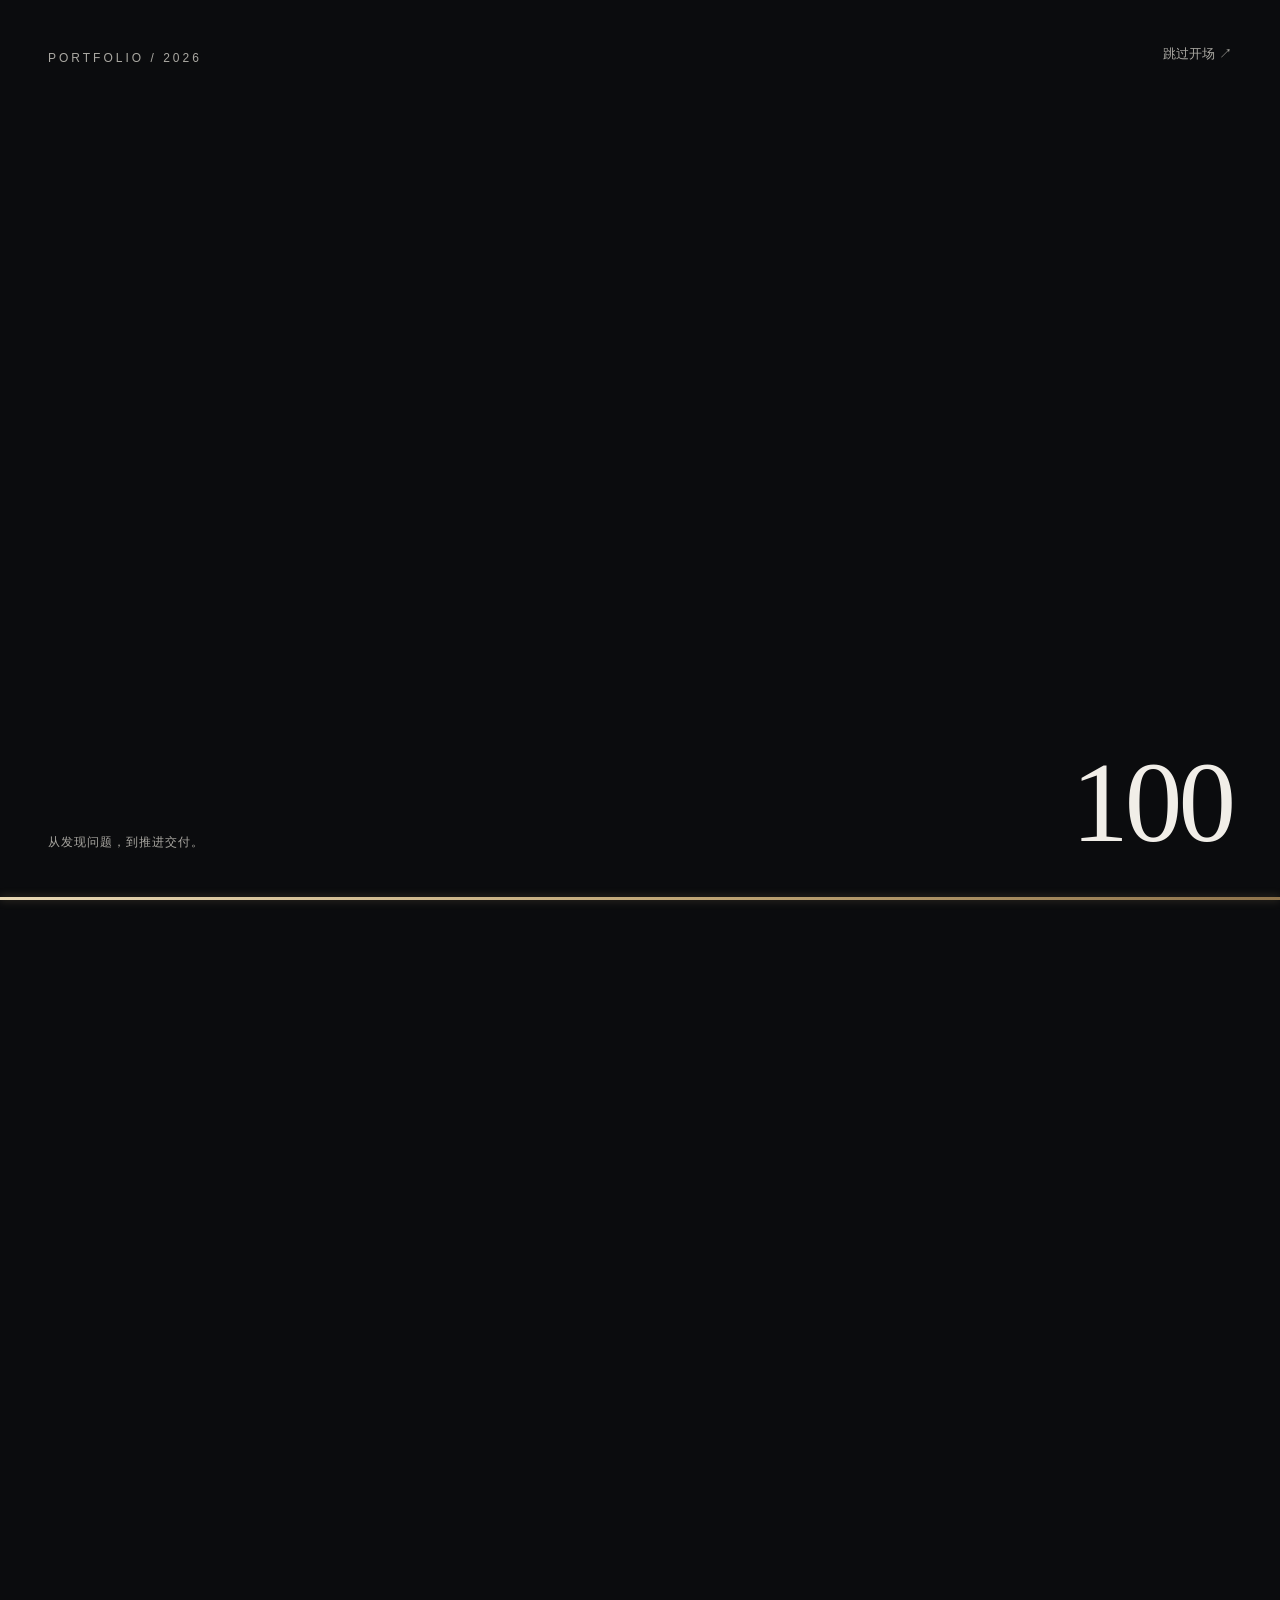
==== commit 2b7cfc9f: "Open H5 demo in current tab with explicit welcome entry" ====
--- a/index.html
+++ b/index.html
@@ -23,7 +23,7 @@
   <meta name="twitter:image" content="https://qiaotz.github.io/og-cover.png">
   <meta name="twitter:image:alt" content="乔同舟的产品经理作品集">
   <link rel="icon" type="image/svg+xml" href="./favicon.svg">
-  <script type="module" crossorigin src="./assets/index-ytKhZ_pL.js"></script>
+  <script type="module" crossorigin src="./assets/index-BESjMN3Y.js"></script>
   <link rel="stylesheet" crossorigin href="./assets/index-7yx5WDk6.css">
 </head>
 <body><div id="root"></div></body>
